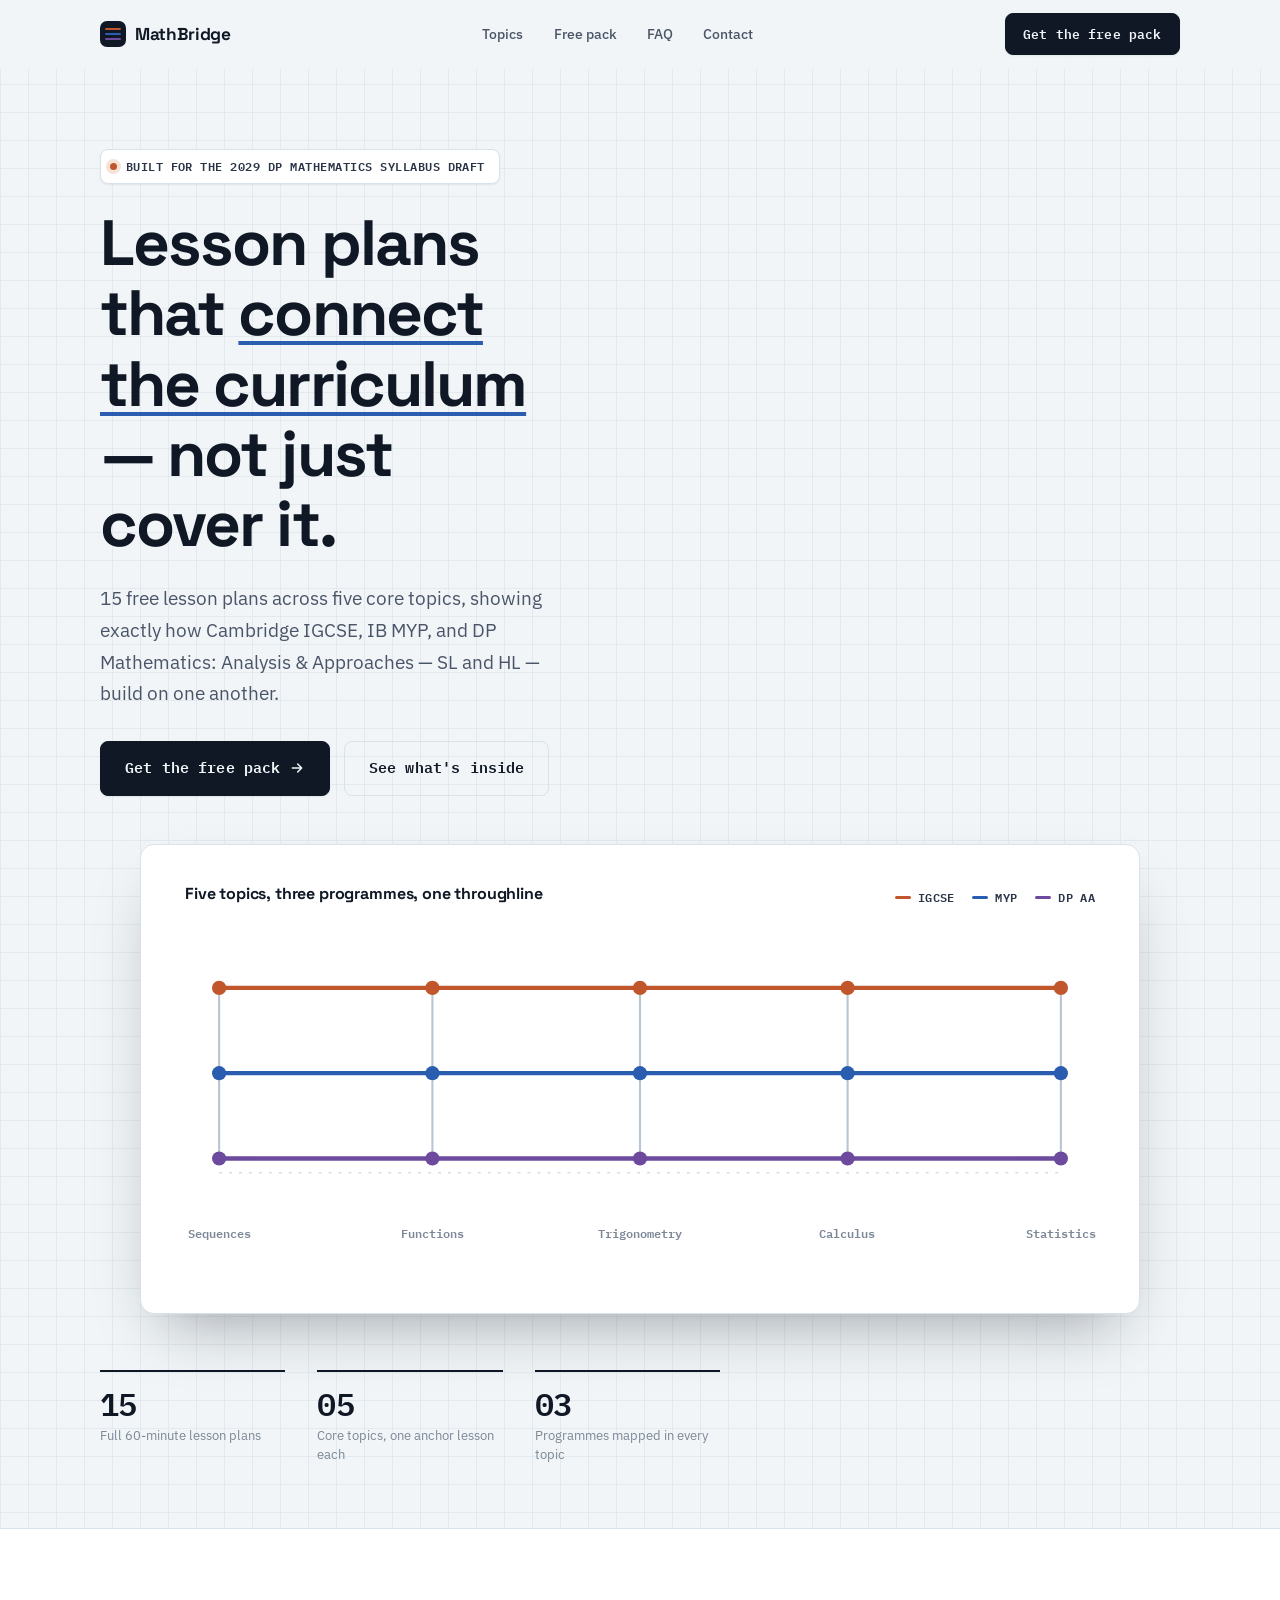
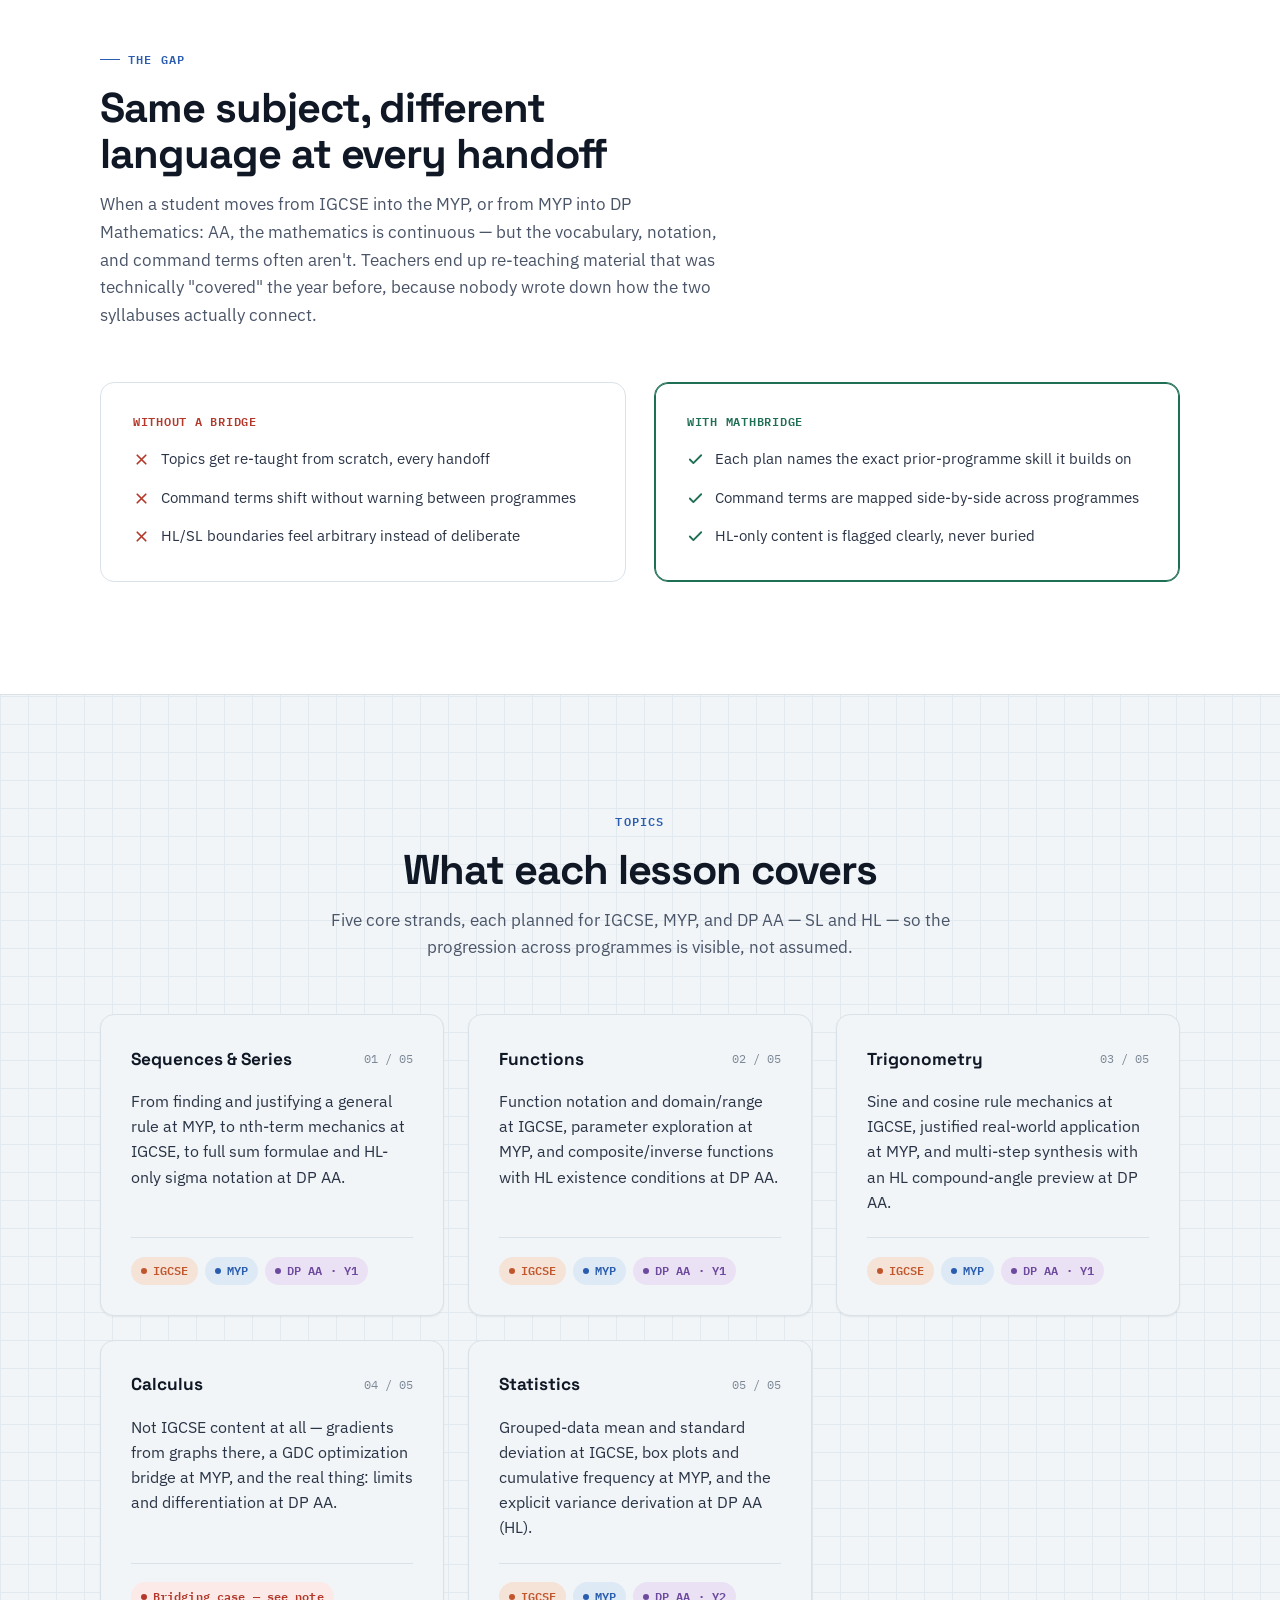
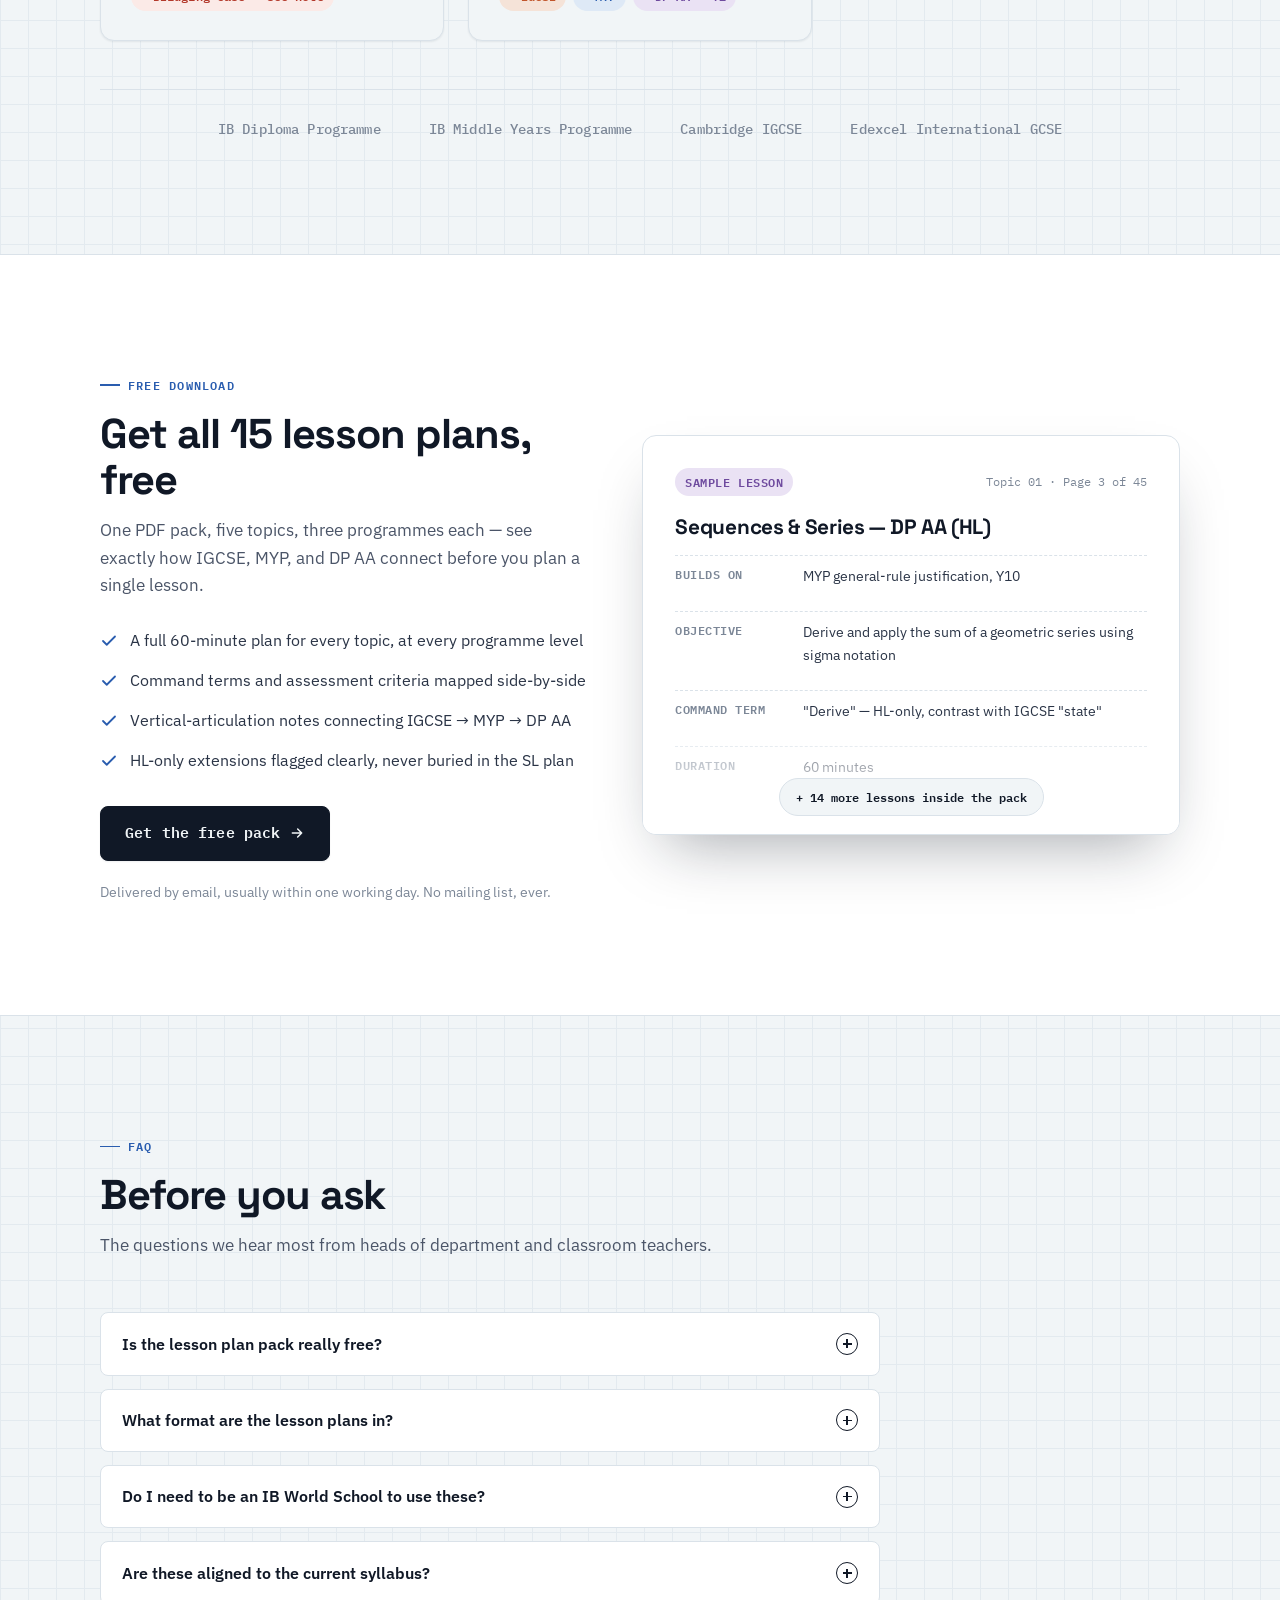
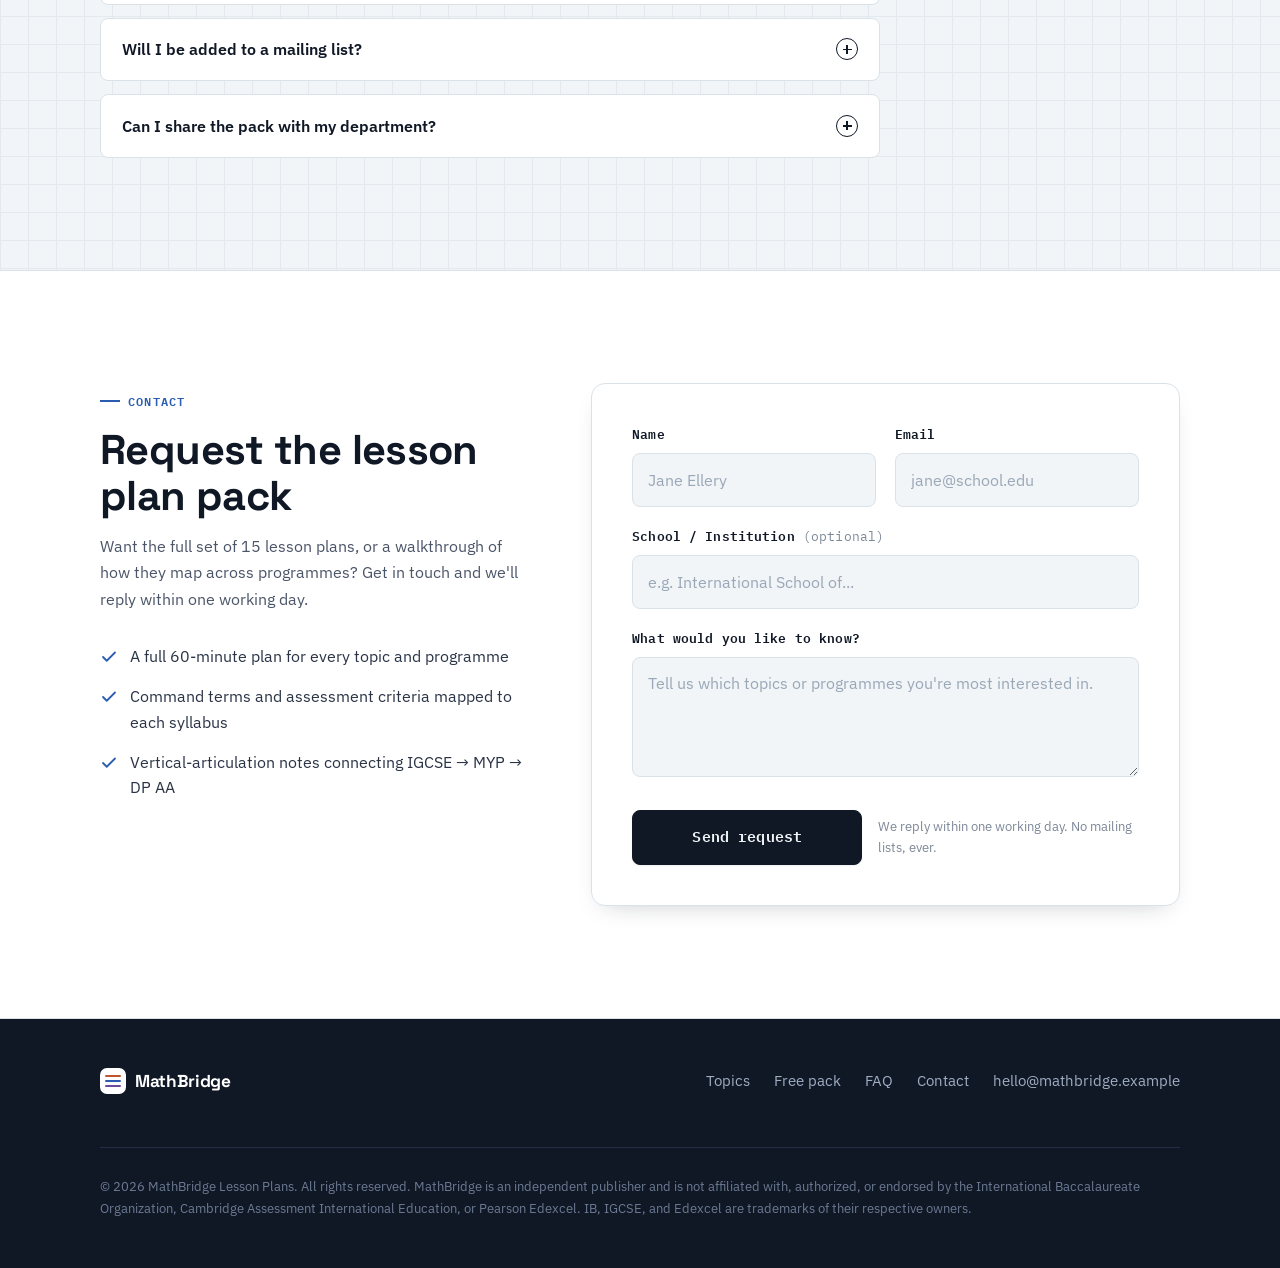
==== index.html @ f802c4e2 "Add MathBridge redesigned landing page Free IB DP / MYP / IGCSE maths lesson-plan lead magnet page, " ====
<!DOCTYPE html>
<html lang="en">
<head>
<meta charset="UTF-8" />
<meta name="viewport" content="width=device-width, initial-scale=1" />
<title>MathBridge — Free IB DP, MYP &amp; IGCSE Maths Lesson Plans That Connect the Curriculum</title>
<meta name="description" content="Download 15 free lesson plans across 5 core topics showing exactly how Cambridge IGCSE, IB MYP, and DP Mathematics: Analysis &amp; Approaches build on each other. No cost, no mailing list." />
<meta name="robots" content="index, follow" />
<link rel="canonical" href="https://www.mathbridge.example/" />

<!-- Open Graph / social preview. Replace {OG_IMAGE_URL} with a real 1200x630 image before launch. -->
<meta property="og:type" content="website" />
<meta property="og:site_name" content="MathBridge" />
<meta property="og:title" content="MathBridge — Lesson Plans That Connect IGCSE, MYP &amp; DP AA" />
<meta property="og:description" content="15 free lesson plans across 5 core topics, showing exactly how IGCSE, MYP, and DP Mathematics: AA build on one another." />
<meta property="og:url" content="https://www.mathbridge.example/" />
<meta property="og:image" content="https://www.mathbridge.example/{OG_IMAGE_URL}" />
<meta property="og:locale" content="en_US" />
<meta name="twitter:card" content="summary_large_image" />
<meta name="twitter:title" content="MathBridge — Lesson Plans That Connect IGCSE, MYP &amp; DP AA" />
<meta name="twitter:description" content="15 free lesson plans showing exactly how IGCSE, MYP, and DP Mathematics: AA build on one another." />

<meta name="theme-color" content="#101826" />
<link rel="icon" href="data:image/svg+xml,%3Csvg xmlns='http://www.w3.org/2000/svg' viewBox='0 0 32 32'%3E%3Crect width='32' height='32' rx='7' fill='%23101826'/%3E%3Cline x1='6' y1='11' x2='26' y2='11' stroke='%23C1552B' stroke-width='2.4' stroke-linecap='round'/%3E%3Cline x1='6' y1='16' x2='26' y2='16' stroke='%232A5DAF' stroke-width='2.4' stroke-linecap='round'/%3E%3Cline x1='6' y1='21' x2='26' y2='21' stroke='%236E4A9E' stroke-width='2.4' stroke-linecap='round'/%3E%3C/svg%3E" />

<link rel="preconnect" href="https://fonts.googleapis.com" />
<link rel="preconnect" href="https://fonts.gstatic.com" crossorigin />
<link href="https://fonts.googleapis.com/css2?family=Space+Grotesk:wght@500;600;700&family=IBM+Plex+Sans:wght@400;500;600;700&family=IBM+Plex+Mono:wght@500;600&display=swap" rel="stylesheet" />

<script type="application/ld+json">
{
  "@context": "https://schema.org",
  "@graph": [
    {
      "@type": "Organization",
      "name": "MathBridge",
      "url": "https://www.mathbridge.example/",
      "email": "hello@mathbridge.example",
      "description": "MathBridge publishes lesson plans that map how Cambridge IGCSE, IB MYP, and IB DP Mathematics: Analysis & Approaches build on one another."
    },
    {
      "@type": "WebSite",
      "name": "MathBridge",
      "url": "https://www.mathbridge.example/"
    },
    {
      "@type": "FAQPage",
      "mainEntity": [
        {
          "@type": "Question",
          "name": "Is the lesson plan pack really free?",
          "acceptedAnswer": { "@type": "Answer", "text": "Yes. There's no cost and no credit card. We ask for your email only so we can send the pack and follow up if you have questions." }
        },
        {
          "@type": "Question",
          "name": "What format are the lesson plans in?",
          "acceptedAnswer": { "@type": "Answer", "text": "Each plan is a print-ready PDF covering objectives, command terms, worked examples, and a vertical-articulation note, one page per topic per programme." }
        },
        {
          "@type": "Question",
          "name": "Do I need to be an IB World School to use these?",
          "acceptedAnswer": { "@type": "Answer", "text": "No. The IGCSE and MYP plans stand on their own, and the DP AA plans are useful whether or not your school runs the Diploma Programme." }
        },
        {
          "@type": "Question",
          "name": "Are these aligned to the current syllabus?",
          "acceptedAnswer": { "@type": "Answer", "text": "Yes. Every plan is cross-checked against the Cambridge IGCSE and Edexcel International GCSE specifications, the IB MYP framework, and the DP Mathematics: Analysis and Approaches guide, including the 2029 syllabus draft." }
        },
        {
          "@type": "Question",
          "name": "Will I be added to a mailing list?",
          "acceptedAnswer": { "@type": "Answer", "text": "No. We reply to your request directly and do not add you to any mailing list." }
        },
        {
          "@type": "Question",
          "name": "Can I share the pack with my department?",
          "acceptedAnswer": { "@type": "Answer", "text": "Yes. Once you have the pack it's yours to use and adapt across your team. Mention colleagues in the message field and we'll loop them in directly." }
        }
      ]
    }
  ]
}
</script>

<style>
/* ---------------------------------------------------------------
   Design tokens — graph paper + mathematical notation
---------------------------------------------------------------- */
:root {
  --paper:      #F1F5F7;
  --paper-deep: #E7EDF1;
  --surface:    #ffffff;
  --grid:       #D3DFE8;
  --grid-soft:  #E3EAEF;

  --ink:      #101826;
  --ink-soft: #2A3446;
  --body:     #4B5568;
  --muted:    #7C8797;
  --line:     #DAE2E9;

  --myp:      #2A5DAF;   /* primary / MYP strand */
  --myp-tint: #DEE9F6;
  --igcse:      #C1552B; /* IGCSE strand */
  --igcse-tint: #F5E3D8;
  --dp:      #6E4A9E;    /* DP AA strand */
  --dp-tint: #EAE2F4;

  --danger:  #B3382A;
  --success: #1F6F54;
  --success-tint: #DEEEE7;

  --radius:    8px;
  --radius-lg: 14px;

  --shadow-sm: 0 1px 2px rgba(16, 24, 38, .07);
  --shadow-md: 0 10px 24px -14px rgba(16, 24, 38, .28);
  --shadow-lg: 0 30px 60px -24px rgba(16, 24, 38, .38);

  --gutter: clamp(1.25rem, 5vw, 2.5rem);
  --section-y: clamp(4rem, 9vw, 7rem);

  --nav-h: 68px;

  --font-display: "Space Grotesk", "Helvetica Neue", Arial, sans-serif;
  --font-body: "IBM Plex Sans", -apple-system, BlinkMacSystemFont, "Segoe UI", sans-serif;
  --font-mono: "IBM Plex Mono", ui-monospace, SFMono-Regular, Menlo, monospace;
}

/* ---------------------------------------------------------------
   Base
---------------------------------------------------------------- */
*, *::before, *::after { box-sizing: border-box; }

html {
  scroll-behavior: smooth;
  scroll-padding-top: calc(var(--nav-h) + 14px);
  -webkit-text-size-adjust: 100%;
}

body {
  margin: 0;
  font-family: var(--font-body);
  font-size: 1rem;
  line-height: 1.65;
  color: var(--body);
  background:
    linear-gradient(var(--grid-soft) 1px, transparent 1px),
    linear-gradient(90deg, var(--grid-soft) 1px, transparent 1px),
    var(--paper);
  background-size: 28px 28px, 28px 28px, auto;
  -webkit-font-smoothing: antialiased;
}

h1, h2, h3 { font-family: var(--font-display); color: var(--ink); line-height: 1.1; margin: 0; letter-spacing: -.015em; }
p { margin: 0; }
img { max-width: 100%; display: block; }
a { color: inherit; text-decoration: none; }

:focus-visible {
  outline: 2px solid var(--myp);
  outline-offset: 3px;
  border-radius: 4px;
}

.wrap {
  width: 100%;
  max-width: 1160px;
  margin-inline: auto;
  padding-inline: var(--gutter);
}

.skip-link {
  position: absolute; left: 50%; top: 0;
  transform: translate(-50%, -140%);
  background: var(--ink); color: #fff;
  padding: .7rem 1.2rem; border-radius: 0 0 8px 8px;
  z-index: 200; font-weight: 600; font-size: .9rem;
  transition: transform .2s ease;
}
.skip-link:focus { transform: translate(-50%, 0); }

.visually-hidden {
  position: absolute; width: 1px; height: 1px;
  padding: 0; margin: -1px; overflow: hidden;
  clip: rect(0,0,0,0); white-space: nowrap; border: 0;
}

/* ---------------------------------------------------------------
   Buttons — stamped on paper, not soft SaaS pills
---------------------------------------------------------------- */
.btn {
  display: inline-flex;
  align-items: center;
  justify-content: center;
  gap: .55rem;
  font: inherit;
  font-family: var(--font-mono);
  font-weight: 600;
  font-size: .92rem;
  letter-spacing: .01em;
  padding: .9rem 1.5rem;
  border: 1.5px solid var(--ink);
  border-radius: var(--radius);
  background: var(--ink);
  color: var(--paper);
  cursor: pointer;
  box-shadow: var(--shadow-sm);
  transition: transform .16s ease, box-shadow .16s ease, background-color .16s ease, color .16s ease;
}
.btn:hover  { background: var(--myp); border-color: var(--myp); transform: translateY(-2px) rotate(-.3deg); box-shadow: var(--shadow-md); }
.btn:active { transform: translateY(0) rotate(0); }
.btn[disabled] { opacity: .6; cursor: not-allowed; transform: none; box-shadow: none; }

.btn--ghost {
  background: transparent;
  color: var(--ink);
  border-color: var(--line);
  box-shadow: none;
}
.btn--ghost:hover { background: var(--surface); border-color: var(--ink); color: var(--ink); }

.btn--sm { padding: .58rem 1.1rem; font-size: .84rem; }

.arrow { transition: transform .16s ease; }
.btn:hover .arrow { transform: translateX(3px); }

/* ---------------------------------------------------------------
   Nav
---------------------------------------------------------------- */
.nav {
  position: sticky;
  top: 0;
  z-index: 100;
  background: rgba(241, 245, 247, .86);
  backdrop-filter: saturate(160%) blur(12px);
  -webkit-backdrop-filter: saturate(160%) blur(12px);
  border-bottom: 1px solid transparent;
  transition: border-color .25s ease, box-shadow .25s ease;
}
.nav.is-stuck { border-bottom-color: var(--line); box-shadow: var(--shadow-sm); }

.nav__inner {
  height: var(--nav-h);
  display: flex;
  align-items: center;
  justify-content: space-between;
  gap: 1rem;
}

.logo {
  display: inline-flex;
  align-items: center;
  gap: .55rem;
  font-family: var(--font-display);
  font-weight: 700;
  font-size: 1.08rem;
  color: var(--ink);
  letter-spacing: -.01em;
}
.logo__mark {
  flex: 0 0 auto;
  width: 26px; height: 26px;
  border-radius: 7px;
  background: var(--ink);
  display: grid;
  gap: 3px;
  align-content: center;
  padding: 0 5px;
}
.logo__mark span { display: block; height: 2px; border-radius: 1px; }
.logo__mark span:nth-child(1) { background: var(--igcse); }
.logo__mark span:nth-child(2) { background: var(--myp); }
.logo__mark span:nth-child(3) { background: var(--dp); }

.nav__links {
  display: none;
  align-items: center;
  gap: .2rem;
  list-style: none;
  margin: 0; padding: 0;
}
.nav__links a {
  display: block;
  padding: .5rem .85rem;
  border-radius: var(--radius);
  font-size: .9rem;
  font-weight: 500;
  color: var(--body);
  transition: color .15s ease, background-color .15s ease;
}
.nav__links a:hover { color: var(--ink); background: var(--surface); }
.nav__links a.is-active { color: var(--myp); background: var(--myp-tint); }

.nav__cta { display: none; }

.nav__toggle {
  display: inline-flex;
  flex-direction: column;
  justify-content: center;
  gap: 5px;
  width: 42px; height: 42px;
  padding: 0 10px;
  border: 1.5px solid var(--ink);
  border-radius: var(--radius);
  background: var(--surface);
  cursor: pointer;
}
.nav__toggle span {
  display: block; height: 2px; width: 100%;
  background: var(--ink); border-radius: 2px;
  transition: transform .22s ease, opacity .18s ease;
}
.nav__toggle[aria-expanded="true"] span:nth-child(1) { transform: translateY(7px) rotate(45deg); }
.nav__toggle[aria-expanded="true"] span:nth-child(2) { opacity: 0; }
.nav__toggle[aria-expanded="true"] span:nth-child(3) { transform: translateY(-7px) rotate(-45deg); }

.nav__mobile {
  display: grid;
  grid-template-rows: 0fr;
  transition: grid-template-rows .28s ease;
  border-top: 1px solid transparent;
  background: rgba(241,245,247,.98);
}
.nav__mobile.is-open { grid-template-rows: 1fr; border-top-color: var(--line); }
.nav__mobile > div { overflow: hidden; }
.nav__mobile ul { list-style: none; margin: 0; padding: .5rem 0 1.1rem; }
.nav__mobile a {
  display: block;
  padding: .85rem .2rem;
  font-weight: 500;
  color: var(--ink);
  border-bottom: 1px solid var(--line);
}
.nav__mobile li:last-child a { border-bottom: 0; }

@media (min-width: 860px) {
  .nav__links, .nav__cta { display: flex; }
  .nav__toggle, .nav__mobile { display: none; }
}

/* ---------------------------------------------------------------
   Hero
---------------------------------------------------------------- */
.hero { padding-block: clamp(3rem, 8vw, 5rem) clamp(2rem, 6vw, 3rem); }

.hero__head { max-width: 46ch; }

.eyebrow {
  display: inline-flex;
  align-items: center;
  gap: .55rem;
  padding: .4rem .85rem .4rem .55rem;
  border: 1px solid var(--line);
  border-radius: var(--radius);
  background: var(--surface);
  box-shadow: var(--shadow-sm);
  font-family: var(--font-mono);
  font-size: .76rem;
  font-weight: 600;
  letter-spacing: .04em;
  text-transform: uppercase;
  color: var(--ink-soft);
  margin-bottom: 1.5rem;
}
.eyebrow .dot {
  width: 7px; height: 7px; border-radius: 50%;
  background: var(--igcse);
  box-shadow: 0 0 0 4px var(--igcse-tint);
}

.hero h1 {
  font-size: clamp(2.5rem, 6.6vw, 4rem);
  font-weight: 700;
  letter-spacing: -.03em;
  margin-bottom: 1.4rem;
}
.hero h1 .u {
  text-decoration: underline;
  text-decoration-color: var(--myp);
  text-decoration-thickness: .07em;
  text-underline-offset: .1em;
}

.hero__sub {
  font-size: clamp(1.05rem, .98rem + .5vw, 1.2rem);
  max-width: 42ch;
  color: var(--body);
  margin-bottom: 2rem;
}

.hero__actions {
  display: flex;
  flex-wrap: wrap;
  gap: .85rem;
  margin-bottom: 3rem;
}

/* Signature element: the bridge diagram */
.bridge {
  position: relative;
  background: var(--surface);
  border: 1px solid var(--line);
  border-radius: var(--radius-lg);
  box-shadow: var(--shadow-lg);
  padding: clamp(1.5rem, 4vw, 2.5rem) clamp(1.25rem, 4vw, 2.75rem) clamp(2.75rem, 6vw, 3.5rem);
  margin-bottom: clamp(2.5rem, 6vw, 3.5rem);
}
.bridge__top {
  display: flex; flex-wrap: wrap; align-items: baseline; justify-content: space-between;
  gap: .75rem 1.5rem; margin-bottom: 1.5rem;
}
.bridge__top h2 {
  font-size: 1rem;
  letter-spacing: -.01em;
}
.bridge__legend { display: flex; flex-wrap: wrap; gap: 1.1rem; }
.bridge__legend span {
  display: inline-flex; align-items: center; gap: .45rem;
  font-family: var(--font-mono);
  font-size: .74rem; font-weight: 600; letter-spacing: .03em; text-transform: uppercase;
  color: var(--ink-soft);
}
.bridge__legend i { width: 16px; height: 3px; border-radius: 2px; display: inline-block; }
.bridge__legend .l-igcse i { background: var(--igcse); }
.bridge__legend .l-myp i { background: var(--myp); }
.bridge__legend .l-dp i { background: var(--dp); }

.bridge__plot { position: relative; }
.bridge__plot svg { display: block; width: 100%; height: auto; }

.bridge__labels {
  position: relative;
  height: 2.6rem;
}
.bridge__labels span {
  position: absolute;
  top: .5rem;
  transform: translateX(-50%);
  font-family: var(--font-mono);
  font-size: .72rem;
  font-weight: 600;
  color: var(--muted);
  text-align: center;
  white-space: nowrap;
}

@media (max-width: 640px) {
  .bridge__labels span { font-size: 0; }
  .bridge__labels span::before {
    content: attr(data-short);
    font-size: .68rem;
  }
}

.stats {
  display: grid;
  grid-template-columns: repeat(3, minmax(0, 1fr));
  gap: clamp(.75rem, 3vw, 2rem);
  max-width: 620px;
}
.stats > div { border-top: 2px solid var(--ink); padding-top: 1rem; }
.stats dt {
  font-family: var(--font-mono);
  font-size: clamp(1.6rem, 4vw, 2rem);
  font-weight: 600;
  color: var(--ink);
  letter-spacing: -.02em;
  line-height: 1;
}
.stats dd {
  margin: .45rem 0 0;
  font-size: .82rem;
  line-height: 1.4;
  color: var(--muted);
}

/* ---------------------------------------------------------------
   Section furniture
---------------------------------------------------------------- */
.section { padding-block: var(--section-y); }
.section--alt { background: var(--surface); border-block: 1px solid var(--line); }

.section__head { max-width: 620px; margin-bottom: clamp(2.25rem, 5vw, 3.25rem); }
.section__head.is-centered { margin-inline: auto; text-align: center; }

.kicker {
  display: inline-flex;
  align-items: center;
  gap: .5rem;
  font-family: var(--font-mono);
  font-size: .76rem;
  font-weight: 600;
  letter-spacing: .1em;
  text-transform: uppercase;
  color: var(--myp);
  margin-bottom: 1rem;
}
.kicker::before { content: ""; width: 20px; height: 1.5px; background: var(--myp); display: inline-block; }
.section__head.is-centered .kicker::before { display: none; }

.section__head h2 {
  font-size: clamp(1.9rem, 1.5rem + 1.9vw, 2.6rem);
  font-weight: 700;
  letter-spacing: -.025em;
  margin-bottom: .9rem;
}
.section__head p { font-size: 1.05rem; color: var(--body); }

/* ---------------------------------------------------------------
   Problem / comparison
---------------------------------------------------------------- */
.compare {
  display: grid;
  gap: clamp(1rem, 3vw, 1.75rem);
  grid-template-columns: 1fr;
}
@media (min-width: 720px) { .compare { grid-template-columns: 1fr 1fr; } }

.compare__col {
  background: var(--surface);
  border: 1px solid var(--line);
  border-radius: var(--radius-lg);
  padding: clamp(1.5rem, 3vw, 2rem);
}
.compare__col h3 {
  font-size: .78rem;
  font-family: var(--font-mono);
  font-weight: 600;
  letter-spacing: .06em;
  text-transform: uppercase;
  margin-bottom: 1.1rem;
}
.compare__col.is-without h3 { color: var(--danger); }
.compare__col.is-with h3 { color: var(--success); }
.compare__col.is-with { border-color: var(--success); box-shadow: 0 0 0 1px var(--success) inset; }

.compare__col ul { list-style: none; margin: 0; padding: 0; display: grid; gap: .85rem; }
.compare__col li { display: flex; gap: .7rem; align-items: flex-start; font-size: .95rem; color: var(--ink-soft); }
.compare__col li svg { flex: 0 0 auto; margin-top: .3rem; }
.compare__col.is-without li svg { color: var(--danger); }
.compare__col.is-with li svg { color: var(--success); }

/* ---------------------------------------------------------------
   Topic cards
---------------------------------------------------------------- */
.cards {
  display: grid;
  grid-template-columns: 1fr;
  gap: clamp(1rem, 2.4vw, 1.5rem);
}
@media (min-width: 700px)  { .cards { grid-template-columns: repeat(2, 1fr); } }
@media (min-width: 1020px) { .cards { grid-template-columns: repeat(3, 1fr); } }

.card {
  display: flex;
  flex-direction: column;
  padding: clamp(1.4rem, 3vw, 1.85rem);
  background: var(--paper);
  border: 1px solid var(--line);
  border-radius: var(--radius-lg);
  box-shadow: var(--shadow-sm);
  transition: transform .22s ease, box-shadow .22s ease, border-color .22s ease;
}
.card:hover {
  transform: translateY(-5px);
  box-shadow: var(--shadow-md);
  border-color: #c3cfda;
}

.card__head {
  display: flex; align-items: center; justify-content: space-between;
  margin-bottom: 1rem;
}
.card__topic {
  font-family: var(--font-display);
  font-weight: 700;
  font-size: 1.08rem;
  color: var(--ink);
}
.card__index {
  font-family: var(--font-mono);
  font-size: .74rem;
  color: var(--muted);
}

.card blockquote {
  margin: 0 0 1.4rem;
  font-size: .97rem;
  line-height: 1.62;
  color: var(--ink-soft);
}

.strands { display: flex; flex-wrap: wrap; gap: .4rem; margin-top: auto; padding-top: 1.15rem; border-top: 1px solid var(--line); }
.strand {
  display: inline-flex; align-items: center; gap: .4rem;
  padding: .3rem .62rem;
  border-radius: 999px;
  font-family: var(--font-mono);
  font-weight: 600;
  font-size: .72rem;
  letter-spacing: .01em;
}
.strand i { width: 6px; height: 6px; border-radius: 50%; display: inline-block; }
.strand--igcse { background: var(--igcse-tint); color: var(--igcse); }
.strand--igcse i { background: var(--igcse); }
.strand--myp { background: var(--myp-tint); color: var(--myp); }
.strand--myp i { background: var(--myp); }
.strand--dp { background: var(--dp-tint); color: var(--dp); }
.strand--dp i { background: var(--dp); }
.strand--flag { background: #FBEAE7; color: var(--danger); }
.strand--flag i { background: var(--danger); }

.logos {
  margin-top: clamp(2.25rem, 5vw, 3rem);
  padding-top: 1.75rem;
  border-top: 1px solid var(--line);
  display: flex;
  flex-wrap: wrap;
  align-items: center;
  justify-content: center;
  gap: clamp(1.25rem, 5vw, 3rem);
  color: var(--muted);
  font-family: var(--font-mono);
  font-weight: 500;
  font-size: .88rem;
  letter-spacing: .01em;
}

/* ---------------------------------------------------------------
   Lead magnet spotlight
---------------------------------------------------------------- */
.pack {
  display: grid;
  gap: clamp(2rem, 5vw, 3.5rem);
  align-items: center;
}
@media (min-width: 940px) {
  .pack { grid-template-columns: .95fr 1.05fr; }
  .pack--reverse .pack__preview { order: 2; }
}

.pack__list { list-style: none; margin: 1.75rem 0 2rem; padding: 0; display: grid; gap: .9rem; }
.pack__list li { display: flex; gap: .75rem; align-items: flex-start; font-size: .97rem; color: var(--ink-soft); }
.pack__list svg { flex: 0 0 auto; margin-top: .28rem; color: var(--myp); }

.pack__note { font-size: .85rem; color: var(--muted); margin-top: 1.25rem; }

.preview {
  position: relative;
  background: var(--surface);
  border: 1px solid var(--line);
  border-radius: var(--radius-lg);
  box-shadow: var(--shadow-lg);
  padding: clamp(1.5rem, 4vw, 2rem);
  overflow: hidden;
}
.preview__bar { display: flex; align-items: center; justify-content: space-between; margin-bottom: 1.25rem; }
.preview__tag {
  font-family: var(--font-mono); font-size: .72rem; font-weight: 600;
  letter-spacing: .05em; text-transform: uppercase; color: var(--dp);
  background: var(--dp-tint); padding: .3rem .6rem; border-radius: 999px;
}
.preview__meta { font-family: var(--font-mono); font-size: .74rem; color: var(--muted); }

.preview__title { font-size: 1.3rem; margin-bottom: 1rem; }

.preview__row { display: grid; grid-template-columns: 7rem 1fr; gap: .3rem 1rem; font-size: .88rem; padding: .55rem 0; border-top: 1px dashed var(--line); }
.preview__row dt { font-family: var(--font-mono); font-weight: 600; color: var(--muted); font-size: .74rem; text-transform: uppercase; letter-spacing: .04em; }
.preview__row dd { margin: 0; color: var(--ink-soft); }

.preview__fade {
  position: absolute; left: 0; right: 0; bottom: 0; height: 7.5rem;
  background: linear-gradient(180deg, rgba(255,255,255,0) 0%, var(--surface) 78%);
  display: flex; align-items: flex-end; justify-content: center;
  padding-bottom: 1.1rem;
}
.preview__fade span {
  font-family: var(--font-mono); font-size: .78rem; font-weight: 600;
  color: var(--ink); background: var(--paper); border: 1px solid var(--line);
  padding: .5rem 1rem; border-radius: 999px;
}

/* ---------------------------------------------------------------
   FAQ
---------------------------------------------------------------- */
.faq { display: grid; gap: .8rem; max-width: 780px; }
.faq details {
  background: var(--surface);
  border: 1px solid var(--line);
  border-radius: var(--radius);
  padding: 1.1rem 1.3rem;
}
.faq details[open] { border-color: var(--myp); }
.faq summary {
  cursor: pointer;
  list-style: none;
  display: flex;
  align-items: center;
  justify-content: space-between;
  gap: 1rem;
  font-weight: 600;
  color: var(--ink);
  font-size: 1rem;
}
.faq summary::-webkit-details-marker { display: none; }
.faq summary .plus {
  flex: 0 0 auto;
  width: 22px; height: 22px;
  border: 1.5px solid var(--ink);
  border-radius: 50%;
  display: grid; place-items: center;
  position: relative;
}
.faq summary .plus::before, .faq summary .plus::after {
  content: ""; position: absolute; background: var(--ink);
}
.faq summary .plus::before { width: 9px; height: 1.5px; }
.faq summary .plus::after { width: 1.5px; height: 9px; transition: transform .18s ease; }
.faq details[open] summary .plus::after { transform: rotate(90deg) scaleY(0); }
.faq p.a { margin-top: .85rem; font-size: .95rem; color: var(--body); padding-left: calc(22px + 1rem); }

/* ---------------------------------------------------------------
   Contact
---------------------------------------------------------------- */
.contact__grid {
  display: grid;
  gap: clamp(2rem, 5vw, 3.5rem);
  align-items: start;
}
@media (min-width: 900px) {
  .contact__grid { grid-template-columns: .85fr 1.15fr; }
}

.contact__aside h2 {
  font-size: clamp(1.9rem, 1.5rem + 1.9vw, 2.6rem);
  margin-bottom: .9rem;
}
.contact__aside p { margin-bottom: 2rem; }

.checklist { list-style: none; margin: 0; padding: 0; display: grid; gap: .9rem; }
.checklist li { display: flex; gap: .75rem; align-items: flex-start; font-size: .97rem; color: var(--ink-soft); }
.checklist svg { flex: 0 0 auto; margin-top: .28rem; color: var(--myp); }

.form {
  background: var(--surface);
  border: 1px solid var(--line);
  border-radius: var(--radius-lg);
  box-shadow: var(--shadow-md);
  padding: clamp(1.5rem, 4vw, 2.5rem);
}

.field { margin-bottom: 1.15rem; }
.field label {
  display: block;
  font-family: var(--font-mono);
  font-size: .8rem;
  font-weight: 600;
  color: var(--ink);
  margin-bottom: .5rem;
  letter-spacing: .01em;
}
.field label .opt { font-weight: 400; color: var(--muted); }

.field input,
.field textarea {
  width: 100%;
  font: inherit;
  font-size: 1rem;
  color: var(--ink);
  padding: .82rem .95rem;
  background: var(--paper);
  border: 1px solid var(--line);
  border-radius: var(--radius);
  transition: border-color .16s ease, box-shadow .16s ease, background-color .16s ease;
}
.field textarea { resize: vertical; min-height: 120px; line-height: 1.6; }
.field input::placeholder,
.field textarea::placeholder { color: #9AA7B7; }

.field input:hover, .field textarea:hover { border-color: #b9c5d1; }
.field input:focus, .field textarea:focus {
  outline: none;
  background: var(--surface);
  border-color: var(--myp);
  box-shadow: 0 0 0 4px var(--myp-tint);
}
.field input[aria-invalid="true"],
.field textarea[aria-invalid="true"] {
  border-color: var(--danger);
  background: #FCF1EF;
}
.field input[aria-invalid="true"]:focus,
.field textarea[aria-invalid="true"]:focus {
  box-shadow: 0 0 0 4px #F6DAD5;
}

.error {
  display: block;
  min-height: 0;
  font-size: .82rem;
  font-weight: 500;
  color: var(--danger);
  margin-top: .4rem;
}
.error:empty { margin-top: 0; }

.field--row { display: grid; gap: 1.15rem; }
@media (min-width: 560px) { .field--row { grid-template-columns: 1fr 1fr; } }
.field--row .field { margin-bottom: 0; }

.form__foot {
  display: flex;
  flex-wrap: wrap;
  align-items: center;
  gap: 1rem;
  margin-top: 1.6rem;
}
.form__foot .btn { flex: 1 1 auto; min-width: 190px; }
.form__note { font-size: .82rem; color: var(--muted); flex: 1 1 190px; }

.spinner {
  width: 15px; height: 15px;
  border: 2px solid rgba(241,245,247,.5);
  border-top-color: var(--paper);
  border-radius: 50%;
  animation: spin .7s linear infinite;
}
@keyframes spin { to { transform: rotate(360deg); } }

.status {
  margin-top: 1.15rem;
  padding: .95rem 1.1rem;
  border-radius: var(--radius);
  font-size: .93rem;
  font-weight: 500;
  border: 1px solid transparent;
}
.status:empty { display: none; }
.status--ok  { background: var(--success-tint); border-color: #bfe0d2; color: var(--success); }
.status--err { background: #FCF1EF; border-color: #f0c8bf; color: var(--danger); }

.form__success {
  text-align: center;
  padding: clamp(1.5rem, 5vw, 2.75rem) 0;
}
.form__success .tick {
  width: 58px; height: 58px;
  margin: 0 auto 1.25rem;
  display: grid; place-items: center;
  border-radius: 50%;
  background: var(--success-tint);
  color: var(--success);
}
.form__success h3 { font-size: 1.3rem; margin-bottom: .6rem; }

/* ---------------------------------------------------------------
   Footer
---------------------------------------------------------------- */
.footer {
  background: var(--ink);
  color: #9FADC2;
  padding-block: clamp(2.25rem, 6vw, 3rem);
}
.footer__inner {
  display: flex;
  flex-wrap: wrap;
  gap: 1.5rem;
  align-items: center;
  justify-content: space-between;
}
.footer .logo { color: #fff; }
.footer .logo__mark { background: #fff; }
.footer nav { display: flex; flex-wrap: wrap; gap: 1.5rem; font-size: .92rem; }
.footer nav a:hover { color: #fff; }
.footer__legal { font-size: .8rem; color: #6C7A93; width: 100%; margin-top: 1.75rem; padding-top: 1.75rem; border-top: 1px solid #232E44; line-height: 1.7; }

/* ---------------------------------------------------------------
   Reveal on scroll
---------------------------------------------------------------- */
.reveal {
  opacity: 0;
  transform: translateY(16px);
  transition: opacity .55s ease, transform .55s cubic-bezier(.22,1,.36,1);
}
.reveal.is-visible { opacity: 1; transform: none; }

@media (prefers-reduced-motion: reduce) {
  html { scroll-behavior: auto; }
  *, *::before, *::after {
    animation-duration: .001ms !important;
    animation-iteration-count: 1 !important;
    transition-duration: .001ms !important;
  }
  .reveal { opacity: 1; transform: none; }
}
</style>
</head>

<body>
<a class="skip-link" href="#main">Skip to content</a>

<!-- ============================= NAV ============================= -->
<header class="nav" id="nav">
  <div class="wrap nav__inner">
    <a class="logo" href="#home" aria-label="MathBridge — home">
      <span class="logo__mark" aria-hidden="true"><span></span><span></span><span></span></span>
      MathBridge
    </a>

    <nav aria-label="Primary">
      <ul class="nav__links" id="navLinks">
        <li><a href="#topics">Topics</a></li>
        <li><a href="#pack">Free pack</a></li>
        <li><a href="#faq">FAQ</a></li>
        <li><a href="#contact">Contact</a></li>
      </ul>
    </nav>

    <a class="btn btn--sm nav__cta" href="#pack">Get the free pack</a>

    <button class="nav__toggle" id="navToggle" type="button"
            aria-expanded="false" aria-controls="navMobile" aria-label="Toggle menu">
      <span></span><span></span><span></span>
    </button>
  </div>

  <div class="nav__mobile" id="navMobile">
    <div>
      <div class="wrap">
        <ul>
          <li><a href="#topics">Topics</a></li>
          <li><a href="#pack">Free pack</a></li>
          <li><a href="#faq">FAQ</a></li>
          <li><a href="#contact">Contact</a></li>
        </ul>
      </div>
    </div>
  </div>
</header>

<main id="main">

  <!-- ============================ HERO ============================ -->
  <section class="hero" id="home">
    <div class="wrap">
      <div class="hero__head">
        <span class="eyebrow"><span class="dot" aria-hidden="true"></span> Built for the 2029 DP Mathematics syllabus draft</span>

        <h1>Lesson plans that <span class="u">connect the curriculum</span> — not just cover it.</h1>

        <p class="hero__sub">
          15 free lesson plans across five core topics, showing exactly how Cambridge IGCSE,
          IB MYP, and DP Mathematics: Analysis &amp; Approaches — SL and HL — build on one another.
        </p>

        <div class="hero__actions">
          <a class="btn" href="#pack">
            Get the free pack
            <svg class="arrow" width="16" height="16" viewBox="0 0 24 24" fill="none"
                 stroke="currentColor" stroke-width="2.2" stroke-linecap="round"
                 stroke-linejoin="round" aria-hidden="true">
              <path d="M5 12h14M13 6l6 6-6 6"/>
            </svg>
          </a>
          <a class="btn btn--ghost" href="#topics">See what's inside</a>
        </div>
      </div>

      <figure class="bridge reveal" aria-labelledby="bridge-caption">
        <div class="bridge__top">
          <h2 id="bridge-caption">Five topics, three programmes, one throughline</h2>
          <div class="bridge__legend">
            <span class="l-igcse"><i></i>IGCSE</span>
            <span class="l-myp"><i></i>MYP</span>
            <span class="l-dp"><i></i>DP AA</span>
          </div>
        </div>

        <div class="bridge__plot" aria-hidden="true">
          <svg viewBox="0 0 640 200" preserveAspectRatio="none" role="img">
            <line x1="24" y1="170" x2="616" y2="170" stroke="var(--grid)" stroke-width="1" stroke-dasharray="2 5"/>
            <line x1="24" y1="40" x2="616" y2="40" stroke="#C1552B" stroke-width="3" stroke-linecap="round"/>
            <line x1="24" y1="100" x2="616" y2="100" stroke="#2A5DAF" stroke-width="3" stroke-linecap="round"/>
            <line x1="24" y1="160" x2="616" y2="160" stroke="#6E4A9E" stroke-width="3" stroke-linecap="round"/>

            <g stroke="#B9C6D2" stroke-width="1.5">
              <line x1="24"  y1="40" x2="24"  y2="160"/>
              <line x1="174" y1="40" x2="174" y2="160"/>
              <line x1="320" y1="40" x2="320" y2="160"/>
              <line x1="466" y1="40" x2="466" y2="160"/>
              <line x1="616" y1="40" x2="616" y2="160"/>
            </g>

            <g>
              <circle cx="24" cy="40" r="5" fill="#C1552B"/><circle cx="174" cy="40" r="5" fill="#C1552B"/><circle cx="320" cy="40" r="5" fill="#C1552B"/><circle cx="466" cy="40" r="5" fill="#C1552B"/><circle cx="616" cy="40" r="5" fill="#C1552B"/>
              <circle cx="24" cy="100" r="5" fill="#2A5DAF"/><circle cx="174" cy="100" r="5" fill="#2A5DAF"/><circle cx="320" cy="100" r="5" fill="#2A5DAF"/><circle cx="466" cy="100" r="5" fill="#2A5DAF"/><circle cx="616" cy="100" r="5" fill="#2A5DAF"/>
              <circle cx="24" cy="160" r="5" fill="#6E4A9E"/><circle cx="174" cy="160" r="5" fill="#6E4A9E"/><circle cx="320" cy="160" r="5" fill="#6E4A9E"/><circle cx="466" cy="160" r="5" fill="#6E4A9E"/><circle cx="616" cy="160" r="5" fill="#6E4A9E"/>
            </g>
          </svg>
          <div class="bridge__labels">
            <span style="left:3.75%" data-short="Seq.">Sequences</span>
            <span style="left:27.2%" data-short="Func.">Functions</span>
            <span style="left:50%" data-short="Trig.">Trigonometry</span>
            <span style="left:72.8%" data-short="Calc.">Calculus</span>
            <span style="left:96.25%" data-short="Stats">Statistics</span>
          </div>
        </div>
      </figure>

      <dl class="stats reveal">
        <div><dt>15</dt><dd>Full 60-minute lesson plans</dd></div>
        <div><dt>05</dt><dd>Core topics, one anchor lesson each</dd></div>
        <div><dt>03</dt><dd>Programmes mapped in every topic</dd></div>
      </dl>
    </div>
  </section>

  <!-- =========================== PROBLEM ============================ -->
  <section class="section section--alt">
    <div class="wrap">
      <div class="section__head reveal">
        <span class="kicker">The gap</span>
        <h2>Same subject, different language at every handoff</h2>
        <p>
          When a student moves from IGCSE into the MYP, or from MYP into DP Mathematics: AA,
          the mathematics is continuous — but the vocabulary, notation, and command terms
          often aren't. Teachers end up re-teaching material that was technically "covered"
          the year before, because nobody wrote down how the two syllabuses actually connect.
        </p>
      </div>

      <div class="compare reveal">
        <div class="compare__col is-without">
          <h3>Without a bridge</h3>
          <ul>
            <li>
              <svg width="17" height="17" viewBox="0 0 24 24" fill="none" stroke="currentColor" stroke-width="2.4" stroke-linecap="round" aria-hidden="true"><path d="M18 6L6 18M6 6l12 12"/></svg>
              Topics get re-taught from scratch, every handoff
            </li>
            <li>
              <svg width="17" height="17" viewBox="0 0 24 24" fill="none" stroke="currentColor" stroke-width="2.4" stroke-linecap="round" aria-hidden="true"><path d="M18 6L6 18M6 6l12 12"/></svg>
              Command terms shift without warning between programmes
            </li>
            <li>
              <svg width="17" height="17" viewBox="0 0 24 24" fill="none" stroke="currentColor" stroke-width="2.4" stroke-linecap="round" aria-hidden="true"><path d="M18 6L6 18M6 6l12 12"/></svg>
              HL/SL boundaries feel arbitrary instead of deliberate
            </li>
          </ul>
        </div>
        <div class="compare__col is-with">
          <h3>With MathBridge</h3>
          <ul>
            <li>
              <svg width="17" height="17" viewBox="0 0 24 24" fill="none" stroke="currentColor" stroke-width="2.6" stroke-linecap="round" stroke-linejoin="round" aria-hidden="true"><path d="M20 6L9 17l-5-5"/></svg>
              Each plan names the exact prior-programme skill it builds on
            </li>
            <li>
              <svg width="17" height="17" viewBox="0 0 24 24" fill="none" stroke="currentColor" stroke-width="2.6" stroke-linecap="round" stroke-linejoin="round" aria-hidden="true"><path d="M20 6L9 17l-5-5"/></svg>
              Command terms are mapped side-by-side across programmes
            </li>
            <li>
              <svg width="17" height="17" viewBox="0 0 24 24" fill="none" stroke="currentColor" stroke-width="2.6" stroke-linecap="round" stroke-linejoin="round" aria-hidden="true"><path d="M20 6L9 17l-5-5"/></svg>
              HL-only content is flagged clearly, never buried
            </li>
          </ul>
        </div>
      </div>
    </div>
  </section>

  <!-- =========================== TOPICS ============================ -->
  <section class="section" id="topics">
    <div class="wrap">
      <div class="section__head is-centered reveal">
        <span class="kicker">Topics</span>
        <h2>What each lesson covers</h2>
        <p>Five core strands, each planned for IGCSE, MYP, and DP AA — SL and HL — so the
          progression across programmes is visible, not assumed.</p>
      </div>

      <div class="cards">
        <article class="card reveal">
          <div class="card__head">
            <span class="card__topic">Sequences &amp; Series</span>
            <span class="card__index">01 / 05</span>
          </div>
          <blockquote>
            From finding and justifying a general rule at MYP, to nth-term mechanics at IGCSE,
            to full sum formulae and HL-only sigma notation at DP AA.
          </blockquote>
          <div class="strands">
            <span class="strand strand--igcse"><i></i>IGCSE</span>
            <span class="strand strand--myp"><i></i>MYP</span>
            <span class="strand strand--dp"><i></i>DP AA · Y1</span>
          </div>
        </article>

        <article class="card reveal">
          <div class="card__head">
            <span class="card__topic">Functions</span>
            <span class="card__index">02 / 05</span>
          </div>
          <blockquote>
            Function notation and domain/range at IGCSE, parameter exploration at MYP, and
            composite/inverse functions with HL existence conditions at DP AA.
          </blockquote>
          <div class="strands">
            <span class="strand strand--igcse"><i></i>IGCSE</span>
            <span class="strand strand--myp"><i></i>MYP</span>
            <span class="strand strand--dp"><i></i>DP AA · Y1</span>
          </div>
        </article>

        <article class="card reveal">
          <div class="card__head">
            <span class="card__topic">Trigonometry</span>
            <span class="card__index">03 / 05</span>
          </div>
          <blockquote>
            Sine and cosine rule mechanics at IGCSE, justified real-world application at MYP,
            and multi-step synthesis with an HL compound-angle preview at DP AA.
          </blockquote>
          <div class="strands">
            <span class="strand strand--igcse"><i></i>IGCSE</span>
            <span class="strand strand--myp"><i></i>MYP</span>
            <span class="strand strand--dp"><i></i>DP AA · Y1</span>
          </div>
        </article>

        <article class="card reveal">
          <div class="card__head">
            <span class="card__topic">Calculus</span>
            <span class="card__index">04 / 05</span>
          </div>
          <blockquote>
            Not IGCSE content at all — gradients from graphs there, a GDC optimization bridge
            at MYP, and the real thing: limits and differentiation at DP AA.
          </blockquote>
          <div class="strands">
            <span class="strand strand--flag"><i></i>Bridging case — see note</span>
          </div>
        </article>

        <article class="card reveal">
          <div class="card__head">
            <span class="card__topic">Statistics</span>
            <span class="card__index">05 / 05</span>
          </div>
          <blockquote>
            Grouped-data mean and standard deviation at IGCSE, box plots and cumulative
            frequency at MYP, and the explicit variance derivation at DP AA (HL).
          </blockquote>
          <div class="strands">
            <span class="strand strand--igcse"><i></i>IGCSE</span>
            <span class="strand strand--myp"><i></i>MYP</span>
            <span class="strand strand--dp"><i></i>DP AA · Y2</span>
          </div>
        </article>
      </div>

      <div class="logos reveal" aria-label="Programmes covered">
        <span>IB Diploma Programme</span>
        <span>IB Middle Years Programme</span>
        <span>Cambridge IGCSE</span>
        <span>Edexcel International GCSE</span>
      </div>
    </div>
  </section>

  <!-- ========================= LEAD MAGNET ========================== -->
  <section class="section section--alt" id="pack">
    <div class="wrap pack">
      <div class="reveal">
        <span class="kicker">Free download</span>
        <h2 style="font-size:clamp(1.9rem, 1.5rem + 1.9vw, 2.6rem); font-weight:700; letter-spacing:-.025em; margin-bottom:.9rem;">Get all 15 lesson plans, free</h2>
        <p style="font-size:1.05rem;">
          One PDF pack, five topics, three programmes each — see exactly how IGCSE, MYP, and
          DP AA connect before you plan a single lesson.
        </p>

        <ul class="pack__list">
          <li>
            <svg width="18" height="18" viewBox="0 0 24 24" fill="none" stroke="currentColor" stroke-width="2.4" stroke-linecap="round" stroke-linejoin="round" aria-hidden="true"><path d="M20 6L9 17l-5-5"/></svg>
            A full 60-minute plan for every topic, at every programme level
          </li>
          <li>
            <svg width="18" height="18" viewBox="0 0 24 24" fill="none" stroke="currentColor" stroke-width="2.4" stroke-linecap="round" stroke-linejoin="round" aria-hidden="true"><path d="M20 6L9 17l-5-5"/></svg>
            Command terms and assessment criteria mapped side-by-side
          </li>
          <li>
            <svg width="18" height="18" viewBox="0 0 24 24" fill="none" stroke="currentColor" stroke-width="2.4" stroke-linecap="round" stroke-linejoin="round" aria-hidden="true"><path d="M20 6L9 17l-5-5"/></svg>
            Vertical-articulation notes connecting IGCSE → MYP → DP AA
          </li>
          <li>
            <svg width="18" height="18" viewBox="0 0 24 24" fill="none" stroke="currentColor" stroke-width="2.4" stroke-linecap="round" stroke-linejoin="round" aria-hidden="true"><path d="M20 6L9 17l-5-5"/></svg>
            HL-only extensions flagged clearly, never buried in the SL plan
          </li>
        </ul>

        <a class="btn" href="#contact">
          Get the free pack
          <svg class="arrow" width="16" height="16" viewBox="0 0 24 24" fill="none" stroke="currentColor" stroke-width="2.2" stroke-linecap="round" stroke-linejoin="round" aria-hidden="true"><path d="M5 12h14M13 6l6 6-6 6"/></svg>
        </a>
        <p class="pack__note">Delivered by email, usually within one working day. No mailing list, ever.</p>
      </div>

      <div class="preview reveal" aria-hidden="true">
        <div class="preview__bar">
          <span class="preview__tag">Sample lesson</span>
          <span class="preview__meta">Topic 01 · Page 3 of 45</span>
        </div>
        <h3 class="preview__title">Sequences &amp; Series — DP AA (HL)</h3>
        <dl class="preview__row"><dt>Builds on</dt><dd>MYP general-rule justification, Y10</dd></dl>
        <dl class="preview__row"><dt>Objective</dt><dd>Derive and apply the sum of a geometric series using sigma notation</dd></dl>
        <dl class="preview__row"><dt>Command term</dt><dd>"Derive" — HL-only, contrast with IGCSE "state"</dd></dl>
        <dl class="preview__row"><dt>Duration</dt><dd>60 minutes</dd></dl>
        <div class="preview__fade"><span>+ 14 more lessons inside the pack</span></div>
      </div>
    </div>
  </section>

  <!-- ============================= FAQ =============================== -->
  <section class="section" id="faq">
    <div class="wrap">
      <div class="section__head reveal">
        <span class="kicker">FAQ</span>
        <h2>Before you ask</h2>
        <p>The questions we hear most from heads of department and classroom teachers.</p>
      </div>

      <div class="faq reveal">
        <details>
          <summary>Is the lesson plan pack really free?<span class="plus" aria-hidden="true"></span></summary>
          <p class="a">Yes. There's no cost and no credit card. We ask for your email only so we can send the pack and follow up if you have questions.</p>
        </details>
        <details>
          <summary>What format are the lesson plans in?<span class="plus" aria-hidden="true"></span></summary>
          <p class="a">Each plan is a print-ready PDF covering objectives, command terms, worked examples, and a vertical-articulation note, one page per topic per programme.</p>
        </details>
        <details>
          <summary>Do I need to be an IB World School to use these?<span class="plus" aria-hidden="true"></span></summary>
          <p class="a">No. The IGCSE and MYP plans stand on their own, and the DP AA plans are useful whether or not your school runs the Diploma Programme.</p>
        </details>
        <details>
          <summary>Are these aligned to the current syllabus?<span class="plus" aria-hidden="true"></span></summary>
          <p class="a">Yes. Every plan is cross-checked against the Cambridge IGCSE and Edexcel International GCSE specifications, the IB MYP framework, and the DP Mathematics: Analysis and Approaches guide, including the 2029 syllabus draft.</p>
        </details>
        <details>
          <summary>Will I be added to a mailing list?<span class="plus" aria-hidden="true"></span></summary>
          <p class="a">No. We reply to your request directly and do not add you to any mailing list.</p>
        </details>
        <details>
          <summary>Can I share the pack with my department?<span class="plus" aria-hidden="true"></span></summary>
          <p class="a">Yes. Once you have the pack it's yours to use and adapt across your team. Mention colleagues in the message field below and we'll loop them in directly.</p>
        </details>
      </div>
    </div>
  </section>

  <!-- =========================== CONTACT ========================== -->
  <section class="section section--alt" id="contact">
    <div class="wrap contact__grid">

      <div class="contact__aside reveal">
        <span class="kicker">Contact</span>
        <h2>Request the lesson plan pack</h2>
        <p>
          Want the full set of 15 lesson plans, or a walkthrough of how they map across
          programmes? Get in touch and we'll reply within one working day.
        </p>

        <ul class="checklist">
          <li>
            <svg width="18" height="18" viewBox="0 0 24 24" fill="none" stroke="currentColor"
                 stroke-width="2.4" stroke-linecap="round" stroke-linejoin="round" aria-hidden="true">
              <path d="M20 6L9 17l-5-5"/>
            </svg>
            A full 60-minute plan for every topic and programme
          </li>
          <li>
            <svg width="18" height="18" viewBox="0 0 24 24" fill="none" stroke="currentColor"
                 stroke-width="2.4" stroke-linecap="round" stroke-linejoin="round" aria-hidden="true">
              <path d="M20 6L9 17l-5-5"/>
            </svg>
            Command terms and assessment criteria mapped to each syllabus
          </li>
          <li>
            <svg width="18" height="18" viewBox="0 0 24 24" fill="none" stroke="currentColor"
                 stroke-width="2.4" stroke-linecap="round" stroke-linejoin="round" aria-hidden="true">
              <path d="M20 6L9 17l-5-5"/>
            </svg>
            Vertical-articulation notes connecting IGCSE → MYP → DP AA
          </li>
        </ul>
      </div>

      <div class="form reveal">
        <form id="requestForm" novalidate
              action="https://formspree.io/f/{YOUR_FORM_ID}" method="POST">

          <div class="field--row">
            <div class="field">
              <label for="name">Name</label>
              <input type="text" id="name" name="name" placeholder="Jane Ellery"
                     autocomplete="name" required aria-describedby="name-error" />
              <span class="error" id="name-error" role="alert"></span>
            </div>

            <div class="field">
              <label for="email">Email</label>
              <input type="email" id="email" name="email" placeholder="jane@school.edu"
                     autocomplete="email" required aria-describedby="email-error" />
              <span class="error" id="email-error" role="alert"></span>
            </div>
          </div>

          <div class="field" style="margin-top: 1.15rem;">
            <label for="school">School / Institution <span class="opt">(optional)</span></label>
            <input type="text" id="school" name="school" placeholder="e.g. International School of..."
                   autocomplete="organization" aria-describedby="school-error" />
            <span class="error" id="school-error" role="alert"></span>
          </div>

          <div class="field">
            <label for="message">What would you like to know?</label>
            <textarea id="message" name="message" required aria-describedby="message-error"
                      placeholder="Tell us which topics or programmes you're most interested in."></textarea>
            <span class="error" id="message-error" role="alert"></span>
          </div>

          <!-- Honeypot: hidden from humans, catches naive bots -->
          <div style="position:absolute; left:-9999px;" aria-hidden="true">
            <label for="website">Leave this field empty</label>
            <input type="text" id="website" name="_gotcha" tabindex="-1" autocomplete="off" />
          </div>

          <div class="form__foot">
            <button class="btn" type="submit" id="submitBtn">
              <span id="submitLabel">Send request</span>
            </button>
            <p class="form__note">We reply within one working day. No mailing lists, ever.</p>
          </div>

          <p class="status" id="formStatus" role="status" aria-live="polite"></p>
        </form>
      </div>

    </div>
  </section>
</main>

<!-- =========================== FOOTER =========================== -->
<footer class="footer">
  <div class="wrap footer__inner">
    <a class="logo" href="#home">
      <span class="logo__mark" aria-hidden="true"><span></span><span></span><span></span></span>
      MathBridge
    </a>
    <nav aria-label="Footer">
      <a href="#topics">Topics</a>
      <a href="#pack">Free pack</a>
      <a href="#faq">FAQ</a>
      <a href="#contact">Contact</a>
      <a href="mailto:hello@mathbridge.example">hello@mathbridge.example</a>
    </nav>
    <p class="footer__legal">
      &copy; <span id="year">2026</span> MathBridge Lesson Plans. All rights reserved.
      MathBridge is an independent publisher and is not affiliated with, authorized, or
      endorsed by the International Baccalaureate Organization, Cambridge Assessment
      International Education, or Pearson Edexcel. IB, IGCSE, and Edexcel are trademarks
      of their respective owners.
    </p>
  </div>
</footer>

<script>
(function () {
  "use strict";

  /* ---------------- Year ---------------- */
  document.getElementById("year").textContent = new Date().getFullYear();

  /* ---------------- Sticky nav shadow ---------------- */
  var nav = document.getElementById("nav");
  var onScroll = function () {
    nav.classList.toggle("is-stuck", window.scrollY > 8);
  };
  onScroll();
  window.addEventListener("scroll", onScroll, { passive: true });

  /* ---------------- Mobile menu ---------------- */
  var toggle = document.getElementById("navToggle");
  var mobile = document.getElementById("navMobile");

  var closeMenu = function () {
    mobile.classList.remove("is-open");
    toggle.setAttribute("aria-expanded", "false");
  };

  toggle.addEventListener("click", function () {
    var open = toggle.getAttribute("aria-expanded") === "true";
    mobile.classList.toggle("is-open", !open);
    toggle.setAttribute("aria-expanded", String(!open));
  });

  mobile.addEventListener("click", function (e) {
    if (e.target.closest("a")) closeMenu();
  });

  document.addEventListener("keydown", function (e) {
    if (e.key === "Escape") closeMenu();
  });

  /* ---------------- Smooth scroll (with reduced-motion respect) ---------------- */
  var prefersReduced = window.matchMedia("(prefers-reduced-motion: reduce)").matches;

  document.querySelectorAll('a[href^="#"]').forEach(function (link) {
    link.addEventListener("click", function (e) {
      var id = link.getAttribute("href");
      if (id.length < 2) return;
      var target = document.querySelector(id);
      if (!target) return;

      e.preventDefault();
      closeMenu();

      var top = target.getBoundingClientRect().top + window.scrollY -
                (nav.offsetHeight + 12);

      window.scrollTo({ top: Math.max(top, 0), behavior: prefersReduced ? "auto" : "smooth" });
      history.replaceState(null, "", id);
    });
  });

  /* ---------------- Active nav link on scroll ---------------- */
  var sections = ["home", "topics", "pack", "faq", "contact"]
    .map(function (id) { return document.getElementById(id); })
    .filter(Boolean);

  var navLinks = Array.prototype.slice.call(
    document.querySelectorAll('#navLinks a[href^="#"]')
  );

  if ("IntersectionObserver" in window && sections.length) {
    var spy = new IntersectionObserver(function (entries) {
      entries.forEach(function (entry) {
        if (!entry.isIntersecting) return;
        navLinks.forEach(function (a) {
          a.classList.toggle("is-active", a.getAttribute("href") === "#" + entry.target.id);
        });
      });
    }, { rootMargin: "-45% 0px -50% 0px", threshold: 0 });

    sections.forEach(function (s) { spy.observe(s); });
  }

  /* ---------------- Reveal on scroll ---------------- */
  var revealables = document.querySelectorAll(".reveal");

  if ("IntersectionObserver" in window && !prefersReduced) {
    var revealer = new IntersectionObserver(function (entries, obs) {
      entries.forEach(function (entry, i) {
        if (!entry.isIntersecting) return;
        entry.target.style.transitionDelay = (i * 70) + "ms";
        entry.target.classList.add("is-visible");
        obs.unobserve(entry.target);
      });
    }, { threshold: 0.12, rootMargin: "0px 0px -60px 0px" });

    revealables.forEach(function (el) { revealer.observe(el); });
  } else {
    revealables.forEach(function (el) { el.classList.add("is-visible"); });
  }

  /* ================================================================
     Lesson-plan request form → Formspree
     Replace {YOUR_FORM_ID} in the form's action attribute above.
  ================================================================= */
  var form       = document.getElementById("requestForm");
  var submitBtn  = document.getElementById("submitBtn");
  var submitLbl  = document.getElementById("submitLabel");
  var statusEl   = document.getElementById("formStatus");

  var EMAIL_RE = /^[^\s@]+@[^\s@]+\.[a-z]{2,}$/i;

  var RULES = {
    name: function (v) {
      if (!v) return "Please tell us your name.";
      if (v.length < 2) return "That name looks a little short.";
      return "";
    },
    email: function (v) {
      if (!v) return "We need an email to reply to.";
      if (!EMAIL_RE.test(v)) return "Please enter a valid email address.";
      return "";
    },
    school: function () { return ""; },   // optional
    message: function (v) {
      if (!v) return "Please add a short message.";
      if (v.length < 10) return "A little more detail helps us reply properly.";
      return "";
    }
  };

  var setStatus = function (text, kind) {
    statusEl.textContent = text || "";
    statusEl.className = "status" + (kind ? " status--" + kind : "");
  };

  var setFieldError = function (field, message) {
    var err = document.getElementById(field.id + "-error");
    if (err) err.textContent = message;
    if (message) {
      field.setAttribute("aria-invalid", "true");
    } else {
      field.removeAttribute("aria-invalid");
    }
    return !message;
  };

  var validateField = function (field) {
    var rule = RULES[field.name];
    if (!rule) return true;
    return setFieldError(field, rule(field.value.trim()));
  };

  var validated = ["name", "email", "school", "message"].map(function (n) {
    return form.elements[n];
  });

  // Validate on blur; clear errors as the user fixes them.
  validated.forEach(function (field) {
    field.addEventListener("blur", function () { validateField(field); });
    field.addEventListener("input", function () {
      if (field.getAttribute("aria-invalid") === "true") validateField(field);
    });
  });

  var setLoading = function (loading) {
    submitBtn.disabled = loading;
    if (loading) {
      submitLbl.textContent = "Sending…";
      if (!submitBtn.querySelector(".spinner")) {
        var s = document.createElement("span");
        s.className = "spinner";
        s.setAttribute("aria-hidden", "true");
        submitBtn.appendChild(s);
      }
    } else {
      submitLbl.textContent = "Send request";
      var existing = submitBtn.querySelector(".spinner");
      if (existing) existing.remove();
    }
  };

  var showSuccess = function (name) {
    form.innerHTML =
      '<div class="form__success">' +
        '<div class="tick" aria-hidden="true">' +
          '<svg width="26" height="26" viewBox="0 0 24 24" fill="none" stroke="currentColor" ' +
          'stroke-width="2.6" stroke-linecap="round" stroke-linejoin="round">' +
          '<path d="M20 6L9 17l-5-5"/></svg>' +
        '</div>' +
        '<h3>Thanks' + (name ? ", " + name : "") + " — request received.</h3>" +
        '<p>We read every request ourselves and will reply within one working day.</p>' +
      "</div>";
    form.parentElement.setAttribute("role", "status");
    form.parentElement.setAttribute("aria-live", "polite");
  };

  form.addEventListener("submit", function (e) {
    e.preventDefault();
    setStatus("");

    // ---- client-side validation ----
    var firstInvalid = null;
    validated.forEach(function (field) {
      if (!validateField(field) && !firstInvalid) firstInvalid = field;
    });

    if (firstInvalid) {
      setStatus("Please fix the highlighted fields and try again.", "err");
      firstInvalid.focus();
      return;
    }

    // ---- payload ----
    var payload = {
      name:    form.elements.name.value.trim(),
      email:   form.elements.email.value.trim(),
      school:  form.elements.school.value.trim(),
      message: form.elements.message.value.trim(),
      _gotcha: form.elements._gotcha.value,
      _subject: "New lesson-plan pack request from " + form.elements.name.value.trim()
    };

    var endpoint = form.getAttribute("action");

    if (endpoint.indexOf("{YOUR_FORM_ID}") !== -1) {
      setStatus(
        "This form isn't connected yet — replace {YOUR_FORM_ID} in the form action with your Formspree form ID.",
        "err"
      );
      return;
    }

    setLoading(true);
    setStatus("Sending your request…");

    fetch(endpoint, {
      method: "POST",
      headers: {
        "Content-Type": "application/json",
        "Accept": "application/json"
      },
      body: JSON.stringify(payload)
    })
      .then(function (res) {
        if (res.ok) {
          showSuccess(payload.name.split(" ")[0]);
          return;
        }
        // Formspree returns { errors: [{ message, field }] } on failure.
        return res.json().catch(function () { return null; }).then(function (data) {
          var msg = data && data.errors && data.errors.length
            ? data.errors.map(function (x) { return x.message; }).join(" ")
            : "Something went wrong on our end (" + res.status + "). Please try again.";
          throw new Error(msg);
        });
      })
      .catch(function (err) {
        setLoading(false);
        setStatus(
          (err && err.message ? err.message : "We couldn't send that.") +
          " You can also email us directly at hello@mathbridge.example.",
          "err"
        );
      });
  });
})();
</script>
</body>
</html>
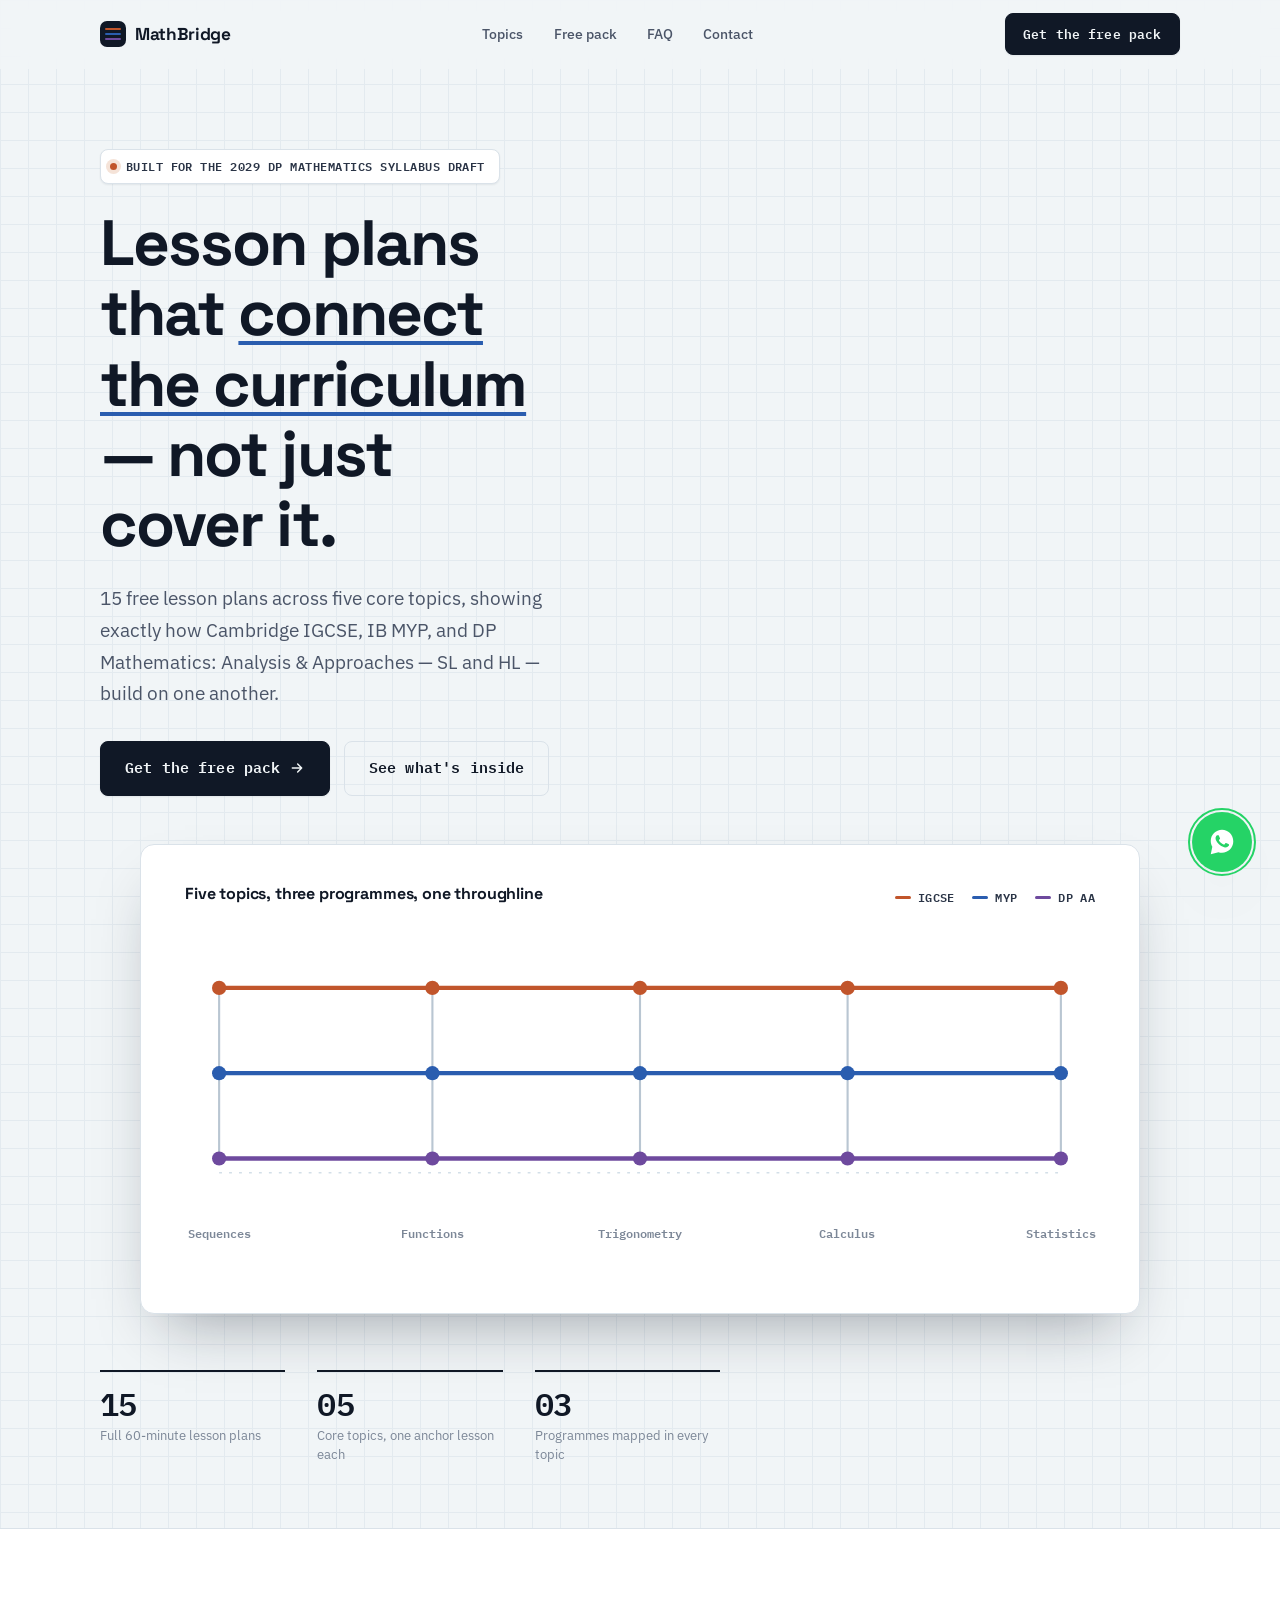
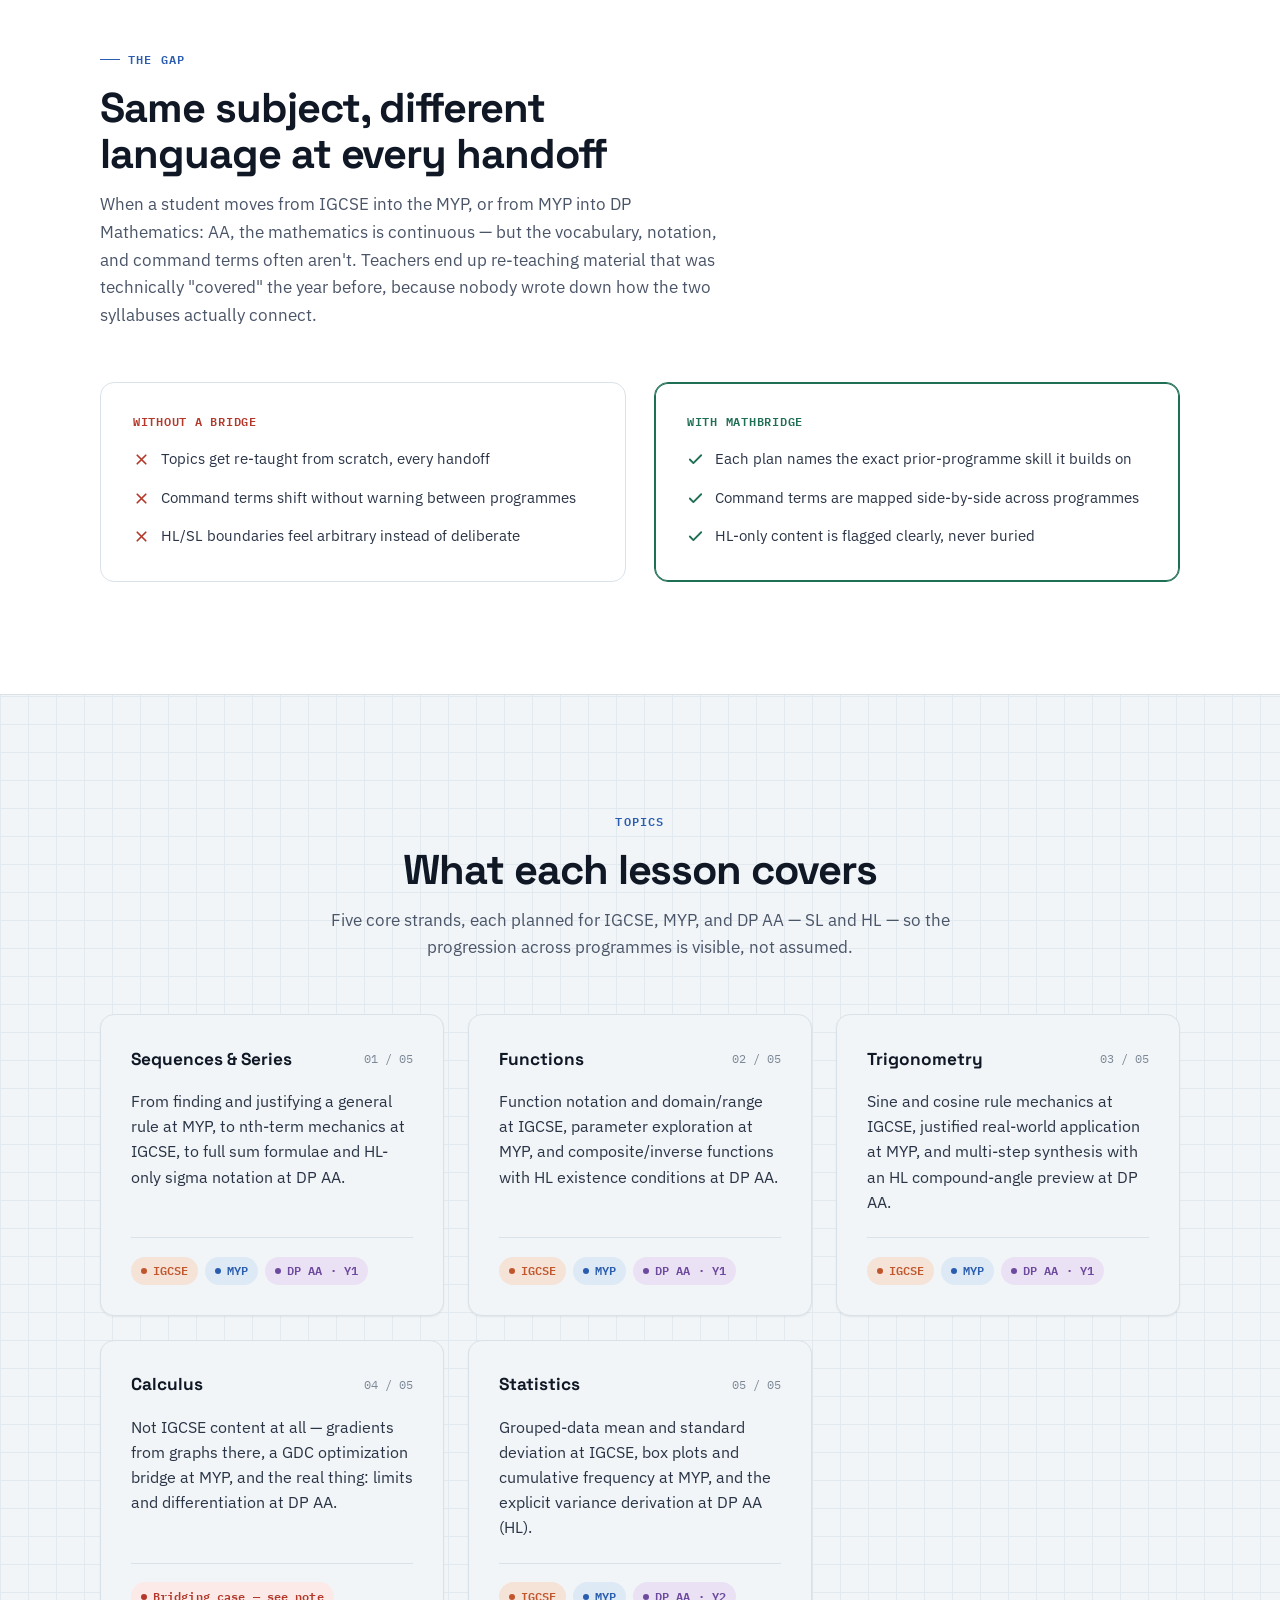
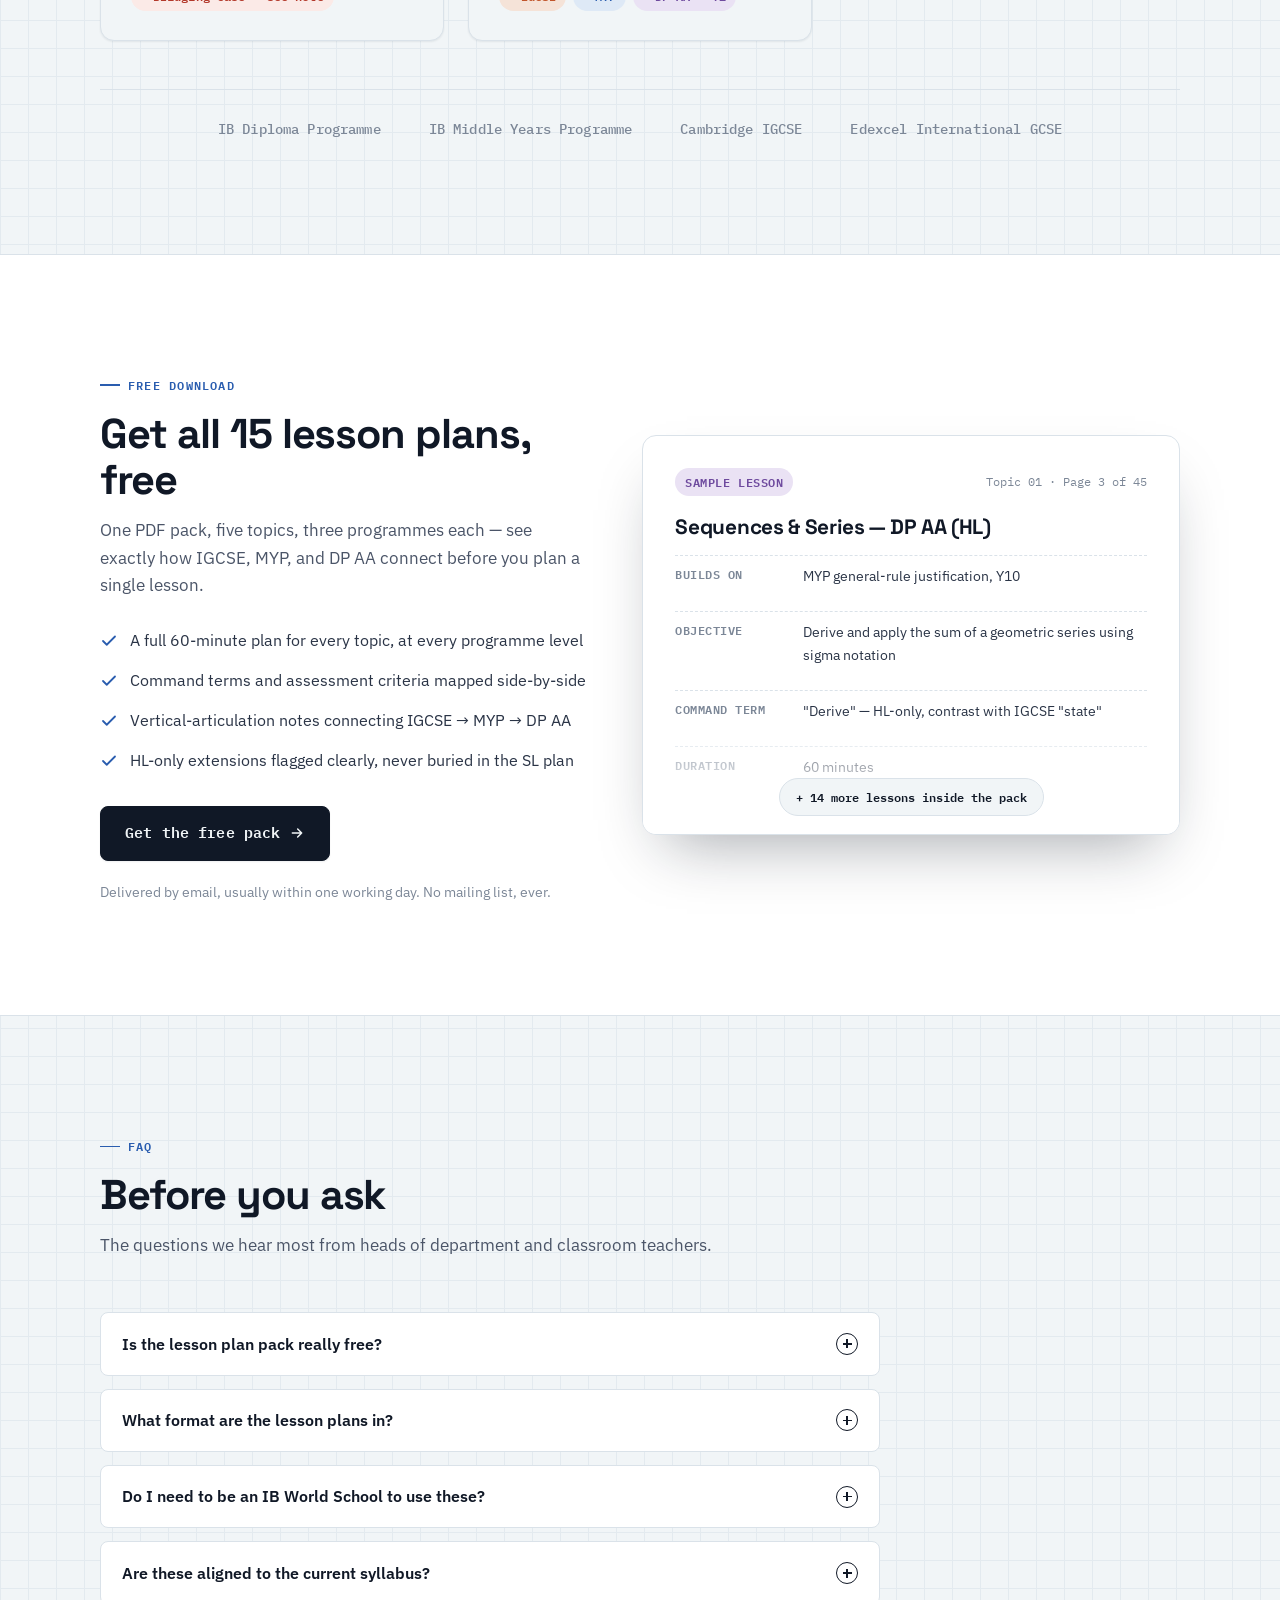
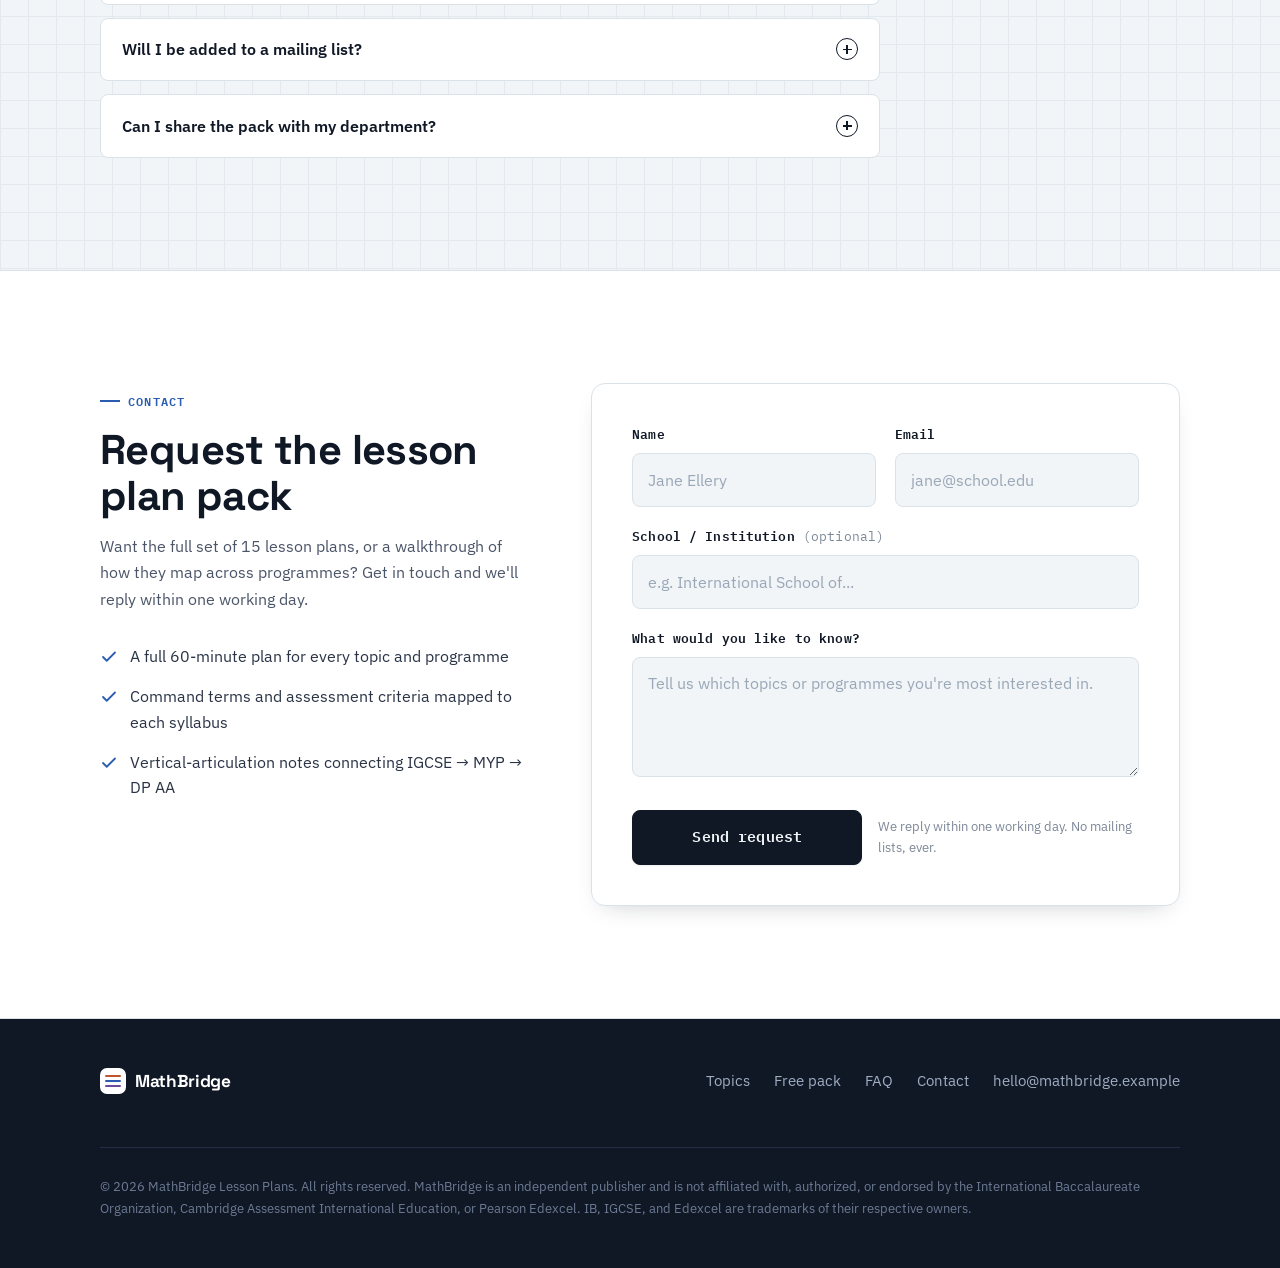
==== commit 0c9db77f: "Add WhatsApp floating widget with suggested queries Lets visitors start a WhatsApp chat with a prefi" ====
--- a/index.html
+++ b/index.html
@@ -226,6 +226,171 @@
 .btn:hover .arrow { transform: translateX(3px); }
 
 /* ---------------------------------------------------------------
+   WhatsApp floating widget
+---------------------------------------------------------------- */
+.wa-widget {
+  position: fixed;
+  right: clamp(1rem, 4vw, 1.75rem);
+  bottom: clamp(1rem, 4vw, 1.75rem);
+  z-index: 300;
+  display: flex;
+  flex-direction: column;
+  align-items: flex-end;
+  gap: .75rem;
+  font-family: var(--font-body);
+}
+
+.wa-widget__panel {
+  width: min(320px, calc(100vw - 2rem));
+  background: var(--surface);
+  border: 1.5px solid var(--ink);
+  border-radius: var(--radius-lg);
+  box-shadow: var(--shadow-lg);
+  overflow: hidden;
+  transform-origin: bottom right;
+  transform: scale(.94) translateY(8px);
+  opacity: 0;
+  visibility: hidden;
+  transition: transform .18s ease, opacity .18s ease, visibility .18s;
+}
+.wa-widget.is-open .wa-widget__panel {
+  transform: scale(1) translateY(0);
+  opacity: 1;
+  visibility: visible;
+}
+
+.wa-widget__head {
+  display: flex;
+  align-items: center;
+  gap: .7rem;
+  padding: .95rem 1.1rem;
+  background: var(--ink);
+  color: #fff;
+}
+.wa-widget__head-icon {
+  width: 34px; height: 34px; flex: none;
+  border-radius: 50%;
+  background: #25D366;
+  display: flex; align-items: center; justify-content: center;
+}
+.wa-widget__head-icon svg { width: 19px; height: 19px; fill: #fff; }
+.wa-widget__head-text { min-width: 0; }
+.wa-widget__head-text strong { display: block; font-family: var(--font-display); font-size: .95rem; letter-spacing: -.01em; }
+.wa-widget__head-text span { display: block; font-size: .78rem; color: rgba(255,255,255,.7); margin-top: .1rem; }
+
+.wa-widget__close {
+  margin-left: auto;
+  background: transparent;
+  border: 0;
+  color: rgba(255,255,255,.75);
+  cursor: pointer;
+  padding: .3rem;
+  line-height: 0;
+  border-radius: 6px;
+}
+.wa-widget__close:hover { color: #fff; background: rgba(255,255,255,.12); }
+.wa-widget__close svg { width: 16px; height: 16px; }
+
+.wa-widget__body {
+  padding: .9rem 1.1rem 1.1rem;
+  background: var(--paper);
+}
+.wa-widget__prompt {
+  font-size: .84rem;
+  color: var(--muted);
+  margin: 0 0 .7rem;
+}
+.wa-widget__queries {
+  display: flex;
+  flex-direction: column;
+  gap: .5rem;
+  list-style: none;
+  margin: 0 0 .85rem;
+  padding: 0;
+}
+.wa-widget__query {
+  display: flex;
+  align-items: center;
+  gap: .5rem;
+  width: 100%;
+  text-align: left;
+  font-family: var(--font-body);
+  font-size: .86rem;
+  color: var(--ink-soft);
+  background: var(--surface);
+  border: 1.5px solid var(--line);
+  border-radius: var(--radius);
+  padding: .6rem .75rem;
+  cursor: pointer;
+  transition: border-color .14s ease, transform .14s ease, box-shadow .14s ease;
+}
+.wa-widget__query:hover {
+  border-color: #25D366;
+  transform: translateX(2px);
+  box-shadow: var(--shadow-sm);
+}
+.wa-widget__query svg { width: 14px; height: 14px; flex: none; color: var(--muted); }
+
+.wa-widget__start {
+  display: flex;
+  align-items: center;
+  justify-content: center;
+  gap: .55rem;
+  width: 100%;
+  font-family: var(--font-mono);
+  font-weight: 600;
+  font-size: .85rem;
+  color: #fff;
+  background: #25D366;
+  border: 1.5px solid #1DA851;
+  border-radius: var(--radius);
+  padding: .7rem 1rem;
+  cursor: pointer;
+  transition: background-color .14s ease, transform .14s ease;
+}
+.wa-widget__start:hover { background: #1DA851; transform: translateY(-1px); }
+.wa-widget__start svg { width: 16px; height: 16px; fill: #fff; }
+
+.wa-widget__fab {
+  width: 60px; height: 60px;
+  border-radius: 50%;
+  background: #25D366;
+  border: none;
+  display: flex; align-items: center; justify-content: center;
+  cursor: pointer;
+  box-shadow: var(--shadow-lg);
+  transition: transform .16s ease, box-shadow .16s ease;
+  position: relative;
+}
+.wa-widget__fab:hover { transform: translateY(-2px) scale(1.04); }
+.wa-widget__fab svg { width: 30px; height: 30px; fill: #fff; transition: transform .16s ease, opacity .16s ease; }
+.wa-widget__fab .icon-close {
+  position: absolute; width: 22px; height: 22px; fill: none;
+  stroke: #fff; stroke-width: 2.4; stroke-linecap: round;
+  opacity: 0; transform: scale(.6) rotate(-45deg);
+}
+.wa-widget.is-open .wa-widget__fab .icon-wa { opacity: 0; transform: scale(.6) rotate(45deg); }
+.wa-widget.is-open .wa-widget__fab .icon-close { opacity: 1; transform: scale(1) rotate(0); }
+
+.wa-widget__ping {
+  position: absolute; inset: -4px;
+  border-radius: 50%;
+  border: 2px solid #25D366;
+  animation: wa-ping 2.4s ease-out infinite;
+}
+.wa-widget.is-open .wa-widget__ping { display: none; }
+@keyframes wa-ping {
+  0%   { transform: scale(.85); opacity: .65; }
+  70%  { transform: scale(1.35); opacity: 0; }
+  100% { transform: scale(1.35); opacity: 0; }
+}
+
+@media (prefers-reduced-motion: reduce) {
+  .wa-widget__panel, .wa-widget__fab, .wa-widget__fab svg, .wa-widget__query, .wa-widget__start { transition: none; }
+  .wa-widget__ping { animation: none; }
+}
+
+/* ---------------------------------------------------------------
    Nav
 ---------------------------------------------------------------- */
 .nav {
@@ -1374,9 +1539,95 @@
   </div>
 </footer>
 
+<div class="wa-widget" id="waWidget">
+  <div class="wa-widget__panel" id="waPanel" role="dialog" aria-label="Chat on WhatsApp" aria-hidden="true">
+    <div class="wa-widget__head">
+      <span class="wa-widget__head-icon" aria-hidden="true">
+        <svg viewBox="0 0 32 32"><path d="M16.01 3C9.38 3 4 8.35 4 14.94c0 2.22.61 4.3 1.67 6.09L4 29l8.2-2.15a12.2 12.2 0 0 0 3.81.6h.01c6.63 0 12.01-5.35 12.01-11.94C28.03 8.35 22.65 3 16.01 3zm7.02 17.02c-.3.83-1.72 1.6-2.38 1.7-.6.09-1.36.13-2.19-.14-.5-.16-1.15-.38-1.98-.74-3.48-1.5-5.75-4.98-5.93-5.21-.17-.23-1.42-1.88-1.42-3.6 0-1.71.9-2.55 1.22-2.9.32-.34.7-.43.93-.43.23 0 .47 0 .67.01.21.01.5-.08.79.6.3.7 1 2.42 1.09 2.6.09.17.15.37.03.6-.12.23-.18.37-.36.57-.18.2-.38.44-.54.6-.18.17-.37.36-.16.7.21.35.94 1.55 2.02 2.51 1.39 1.24 2.56 1.62 2.91 1.8.35.18.55.15.76-.09.21-.24.89-1.04 1.13-1.4.24-.35.47-.29.79-.17.32.11 2.03.96 2.38 1.13.35.18.58.26.67.41.09.15.09.83-.21 1.65z"/></svg>
+      </span>
+      <span class="wa-widget__head-text">
+        <strong>MathBridge</strong>
+        <span>Typically replies within a day</span>
+      </span>
+      <button type="button" class="wa-widget__close" id="waClose" aria-label="Close chat widget">
+        <svg viewBox="0 0 24 24" fill="none" stroke="currentColor" stroke-width="2.2" stroke-linecap="round"><path d="M6 6l12 12M18 6L6 18"/></svg>
+      </button>
+    </div>
+    <div class="wa-widget__body">
+      <p class="wa-widget__prompt">Hi! Pick a question to start on WhatsApp, or write your own.</p>
+      <ul class="wa-widget__queries" id="waQueries">
+        <li><button type="button" class="wa-widget__query" data-msg="Hi, I'd like the free 15 lesson-plan pack — could you send it over?"><svg viewBox="0 0 24 24" fill="none" stroke="currentColor" stroke-width="2"><path d="M4 4h16v12H7l-3 3z"/></svg>Can I get the free lesson-plan pack?</button></li>
+        <li><button type="button" class="wa-widget__query" data-msg="Hi, are the lesson plans aligned to the current IGCSE / MYP / DP AA syllabus?"><svg viewBox="0 0 24 24" fill="none" stroke="currentColor" stroke-width="2"><path d="M4 4h16v12H7l-3 3z"/></svg>Are these aligned to my syllabus?</button></li>
+        <li><button type="button" class="wa-widget__query" data-msg="Hi, can I share the lesson plans with my whole maths department?"><svg viewBox="0 0 24 24" fill="none" stroke="currentColor" stroke-width="2"><path d="M4 4h16v12H7l-3 3z"/></svg>Can I share this with my department?</button></li>
+        <li><button type="button" class="wa-widget__query" data-msg="Hi, I have a question that isn't answered on the site."><svg viewBox="0 0 24 24" fill="none" stroke="currentColor" stroke-width="2"><path d="M4 4h16v12H7l-3 3z"/></svg>I have a different question</button></li>
+      </ul>
+      <button type="button" class="wa-widget__start" id="waStart">
+        <svg viewBox="0 0 32 32"><path d="M16.01 3C9.38 3 4 8.35 4 14.94c0 2.22.61 4.3 1.67 6.09L4 29l8.2-2.15a12.2 12.2 0 0 0 3.81.6h.01c6.63 0 12.01-5.35 12.01-11.94C28.03 8.35 22.65 3 16.01 3z"/></svg>
+        Start chat on WhatsApp
+      </button>
+    </div>
+  </div>
+  <button type="button" class="wa-widget__fab" id="waToggle" aria-haspopup="dialog" aria-expanded="false" aria-controls="waPanel" aria-label="Chat with us on WhatsApp">
+    <span class="wa-widget__ping" aria-hidden="true"></span>
+    <svg class="icon-wa" viewBox="0 0 32 32" aria-hidden="true"><path d="M16.01 3C9.38 3 4 8.35 4 14.94c0 2.22.61 4.3 1.67 6.09L4 29l8.2-2.15a12.2 12.2 0 0 0 3.81.6h.01c6.63 0 12.01-5.35 12.01-11.94C28.03 8.35 22.65 3 16.01 3zm7.02 17.02c-.3.83-1.72 1.6-2.38 1.7-.6.09-1.36.13-2.19-.14-.5-.16-1.15-.38-1.98-.74-3.48-1.5-5.75-4.98-5.93-5.21-.17-.23-1.42-1.88-1.42-3.6 0-1.71.9-2.55 1.22-2.9.32-.34.7-.43.93-.43.23 0 .47 0 .67.01.21.01.5-.08.79.6.3.7 1 2.42 1.09 2.6.09.17.15.37.03.6-.12.23-.18.37-.36.57-.18.2-.38.44-.54.6-.18.17-.37.36-.16.7.21.35.94 1.55 2.02 2.51 1.39 1.24 2.56 1.62 2.91 1.8.35.18.55.15.76-.09.21-.24.89-1.04 1.13-1.4.24-.35.47-.29.79-.17.32.11 2.03.96 2.38 1.13.35.18.58.26.67.41.09.15.09.83-.21 1.65z"/></svg>
+    <svg class="icon-close" viewBox="0 0 24 24" aria-hidden="true"><path d="M6 6l12 12M18 6L6 18"/></svg>
+  </button>
+</div>
+
 <script>
 (function () {
   "use strict";
+
+  /* ---------------- WhatsApp widget ---------------- */
+  var WA_NUMBER = "6583489041";
+  var waWidget  = document.getElementById("waWidget");
+  var waToggle  = document.getElementById("waToggle");
+  var waClose   = document.getElementById("waClose");
+  var waPanel   = document.getElementById("waPanel");
+  var waStart   = document.getElementById("waStart");
+  var waQueries = document.getElementById("waQueries");
+
+  var waLink = function (msg) {
+    return "https://wa.me/" + WA_NUMBER + (msg ? "?text=" + encodeURIComponent(msg) : "");
+  };
+
+  var openWaWidget = function () {
+    waWidget.classList.add("is-open");
+    waToggle.setAttribute("aria-expanded", "true");
+    waPanel.setAttribute("aria-hidden", "false");
+  };
+  var closeWaWidget = function () {
+    waWidget.classList.remove("is-open");
+    waToggle.setAttribute("aria-expanded", "false");
+    waPanel.setAttribute("aria-hidden", "true");
+  };
+
+  if (waToggle) {
+    waToggle.addEventListener("click", function () {
+      if (waWidget.classList.contains("is-open")) closeWaWidget();
+      else openWaWidget();
+    });
+  }
+  if (waClose) waClose.addEventListener("click", closeWaWidget);
+  document.addEventListener("keydown", function (e) {
+    if (e.key === "Escape" && waWidget.classList.contains("is-open")) closeWaWidget();
+  });
+  document.addEventListener("click", function (e) {
+    if (waWidget.classList.contains("is-open") && !waWidget.contains(e.target)) closeWaWidget();
+  });
+
+  if (waQueries) {
+    waQueries.addEventListener("click", function (e) {
+      var btn = e.target.closest(".wa-widget__query");
+      if (!btn) return;
+      window.open(waLink(btn.getAttribute("data-msg")), "_blank", "noopener");
+    });
+  }
+  if (waStart) {
+    waStart.addEventListener("click", function () {
+      window.open(waLink("Hi, I'd like to know more about MathBridge's lesson plans."), "_blank", "noopener");
+    });
+  }
 
   /* ---------------- Year ---------------- */
   document.getElementById("year").textContent = new Date().getFullYear();
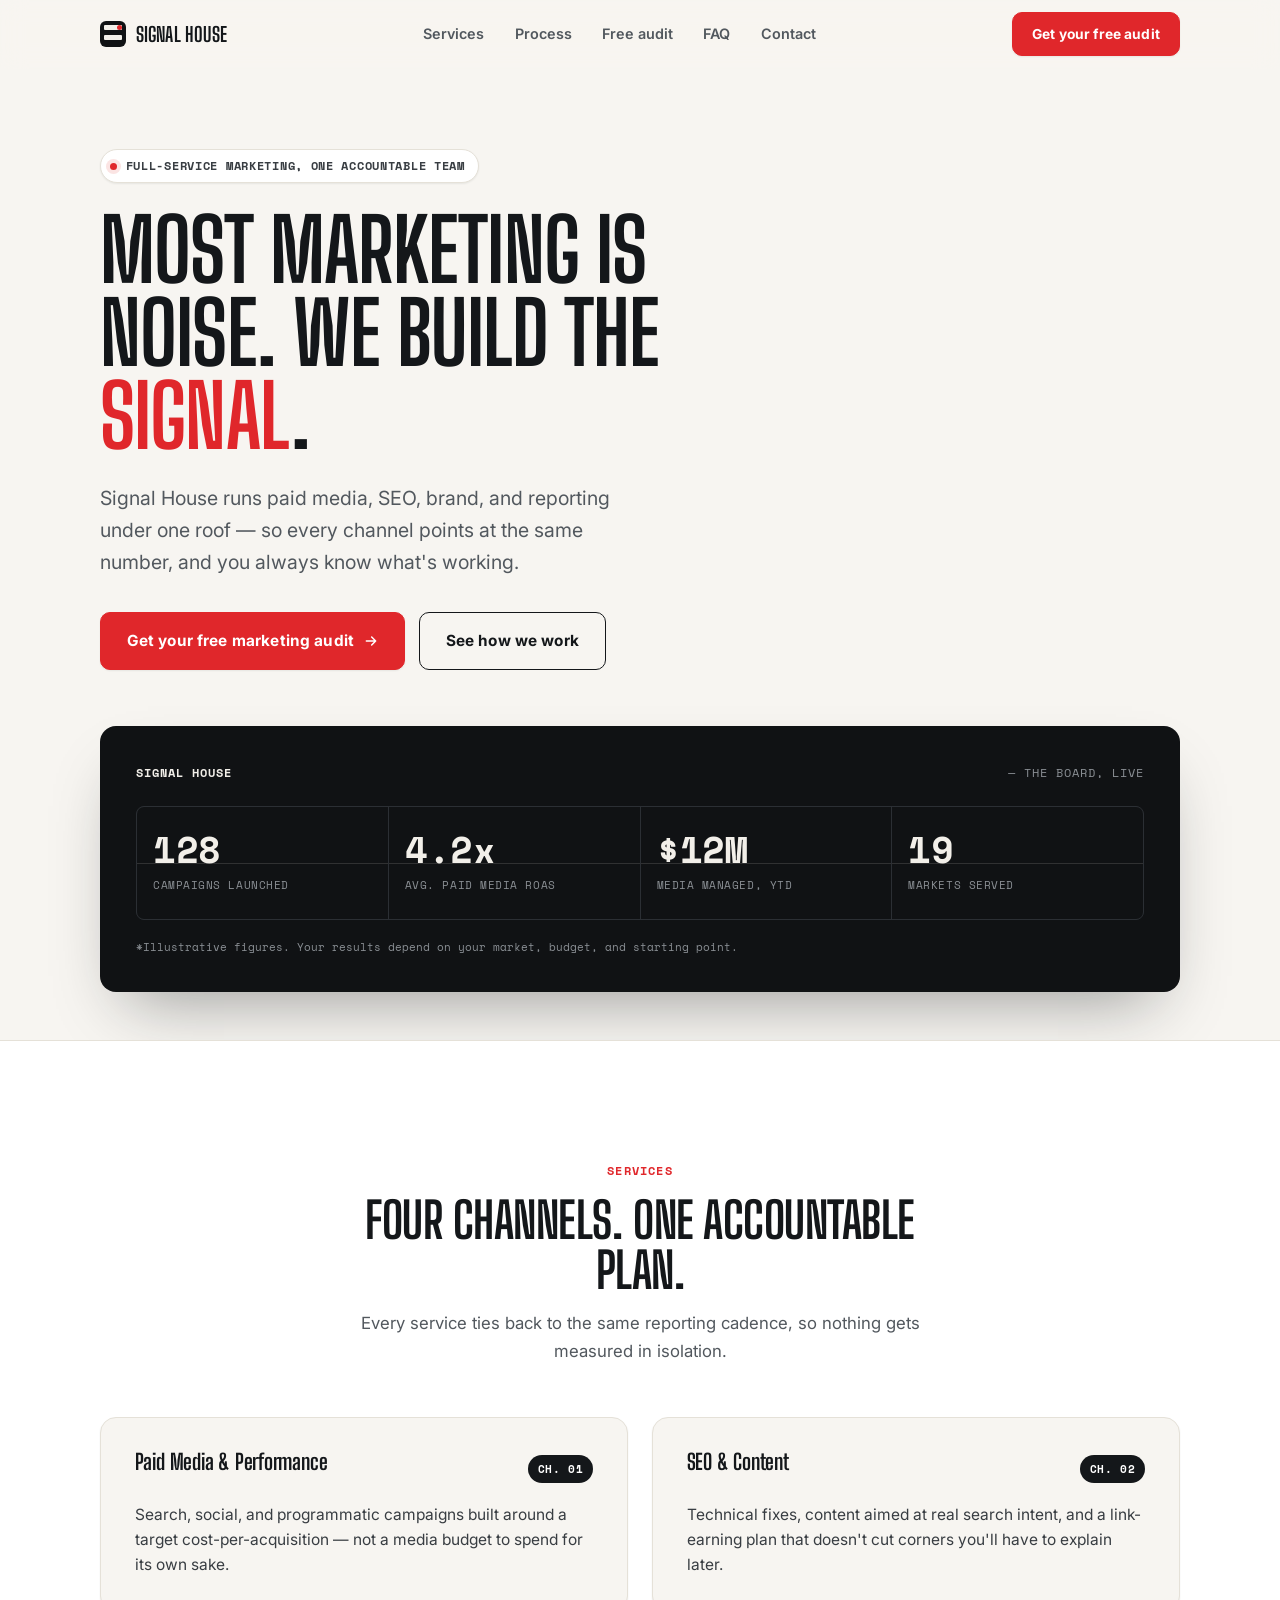
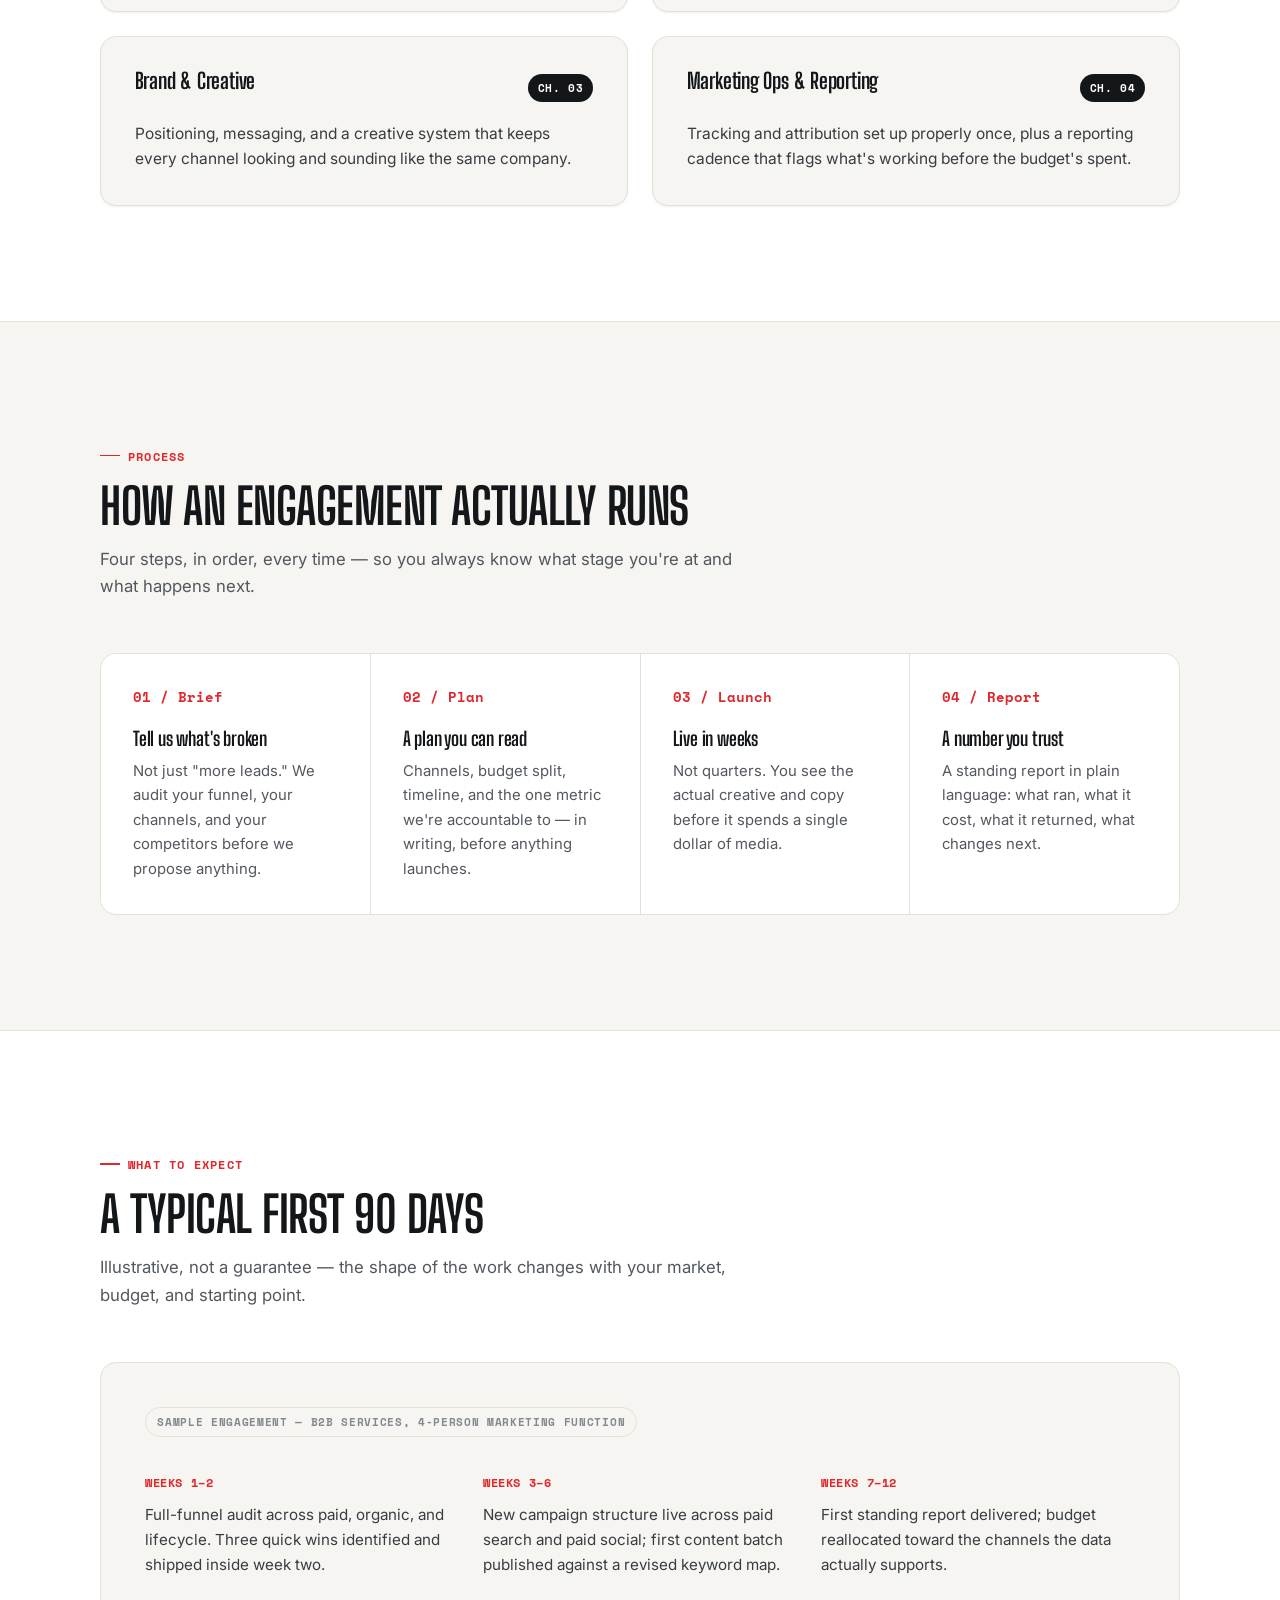
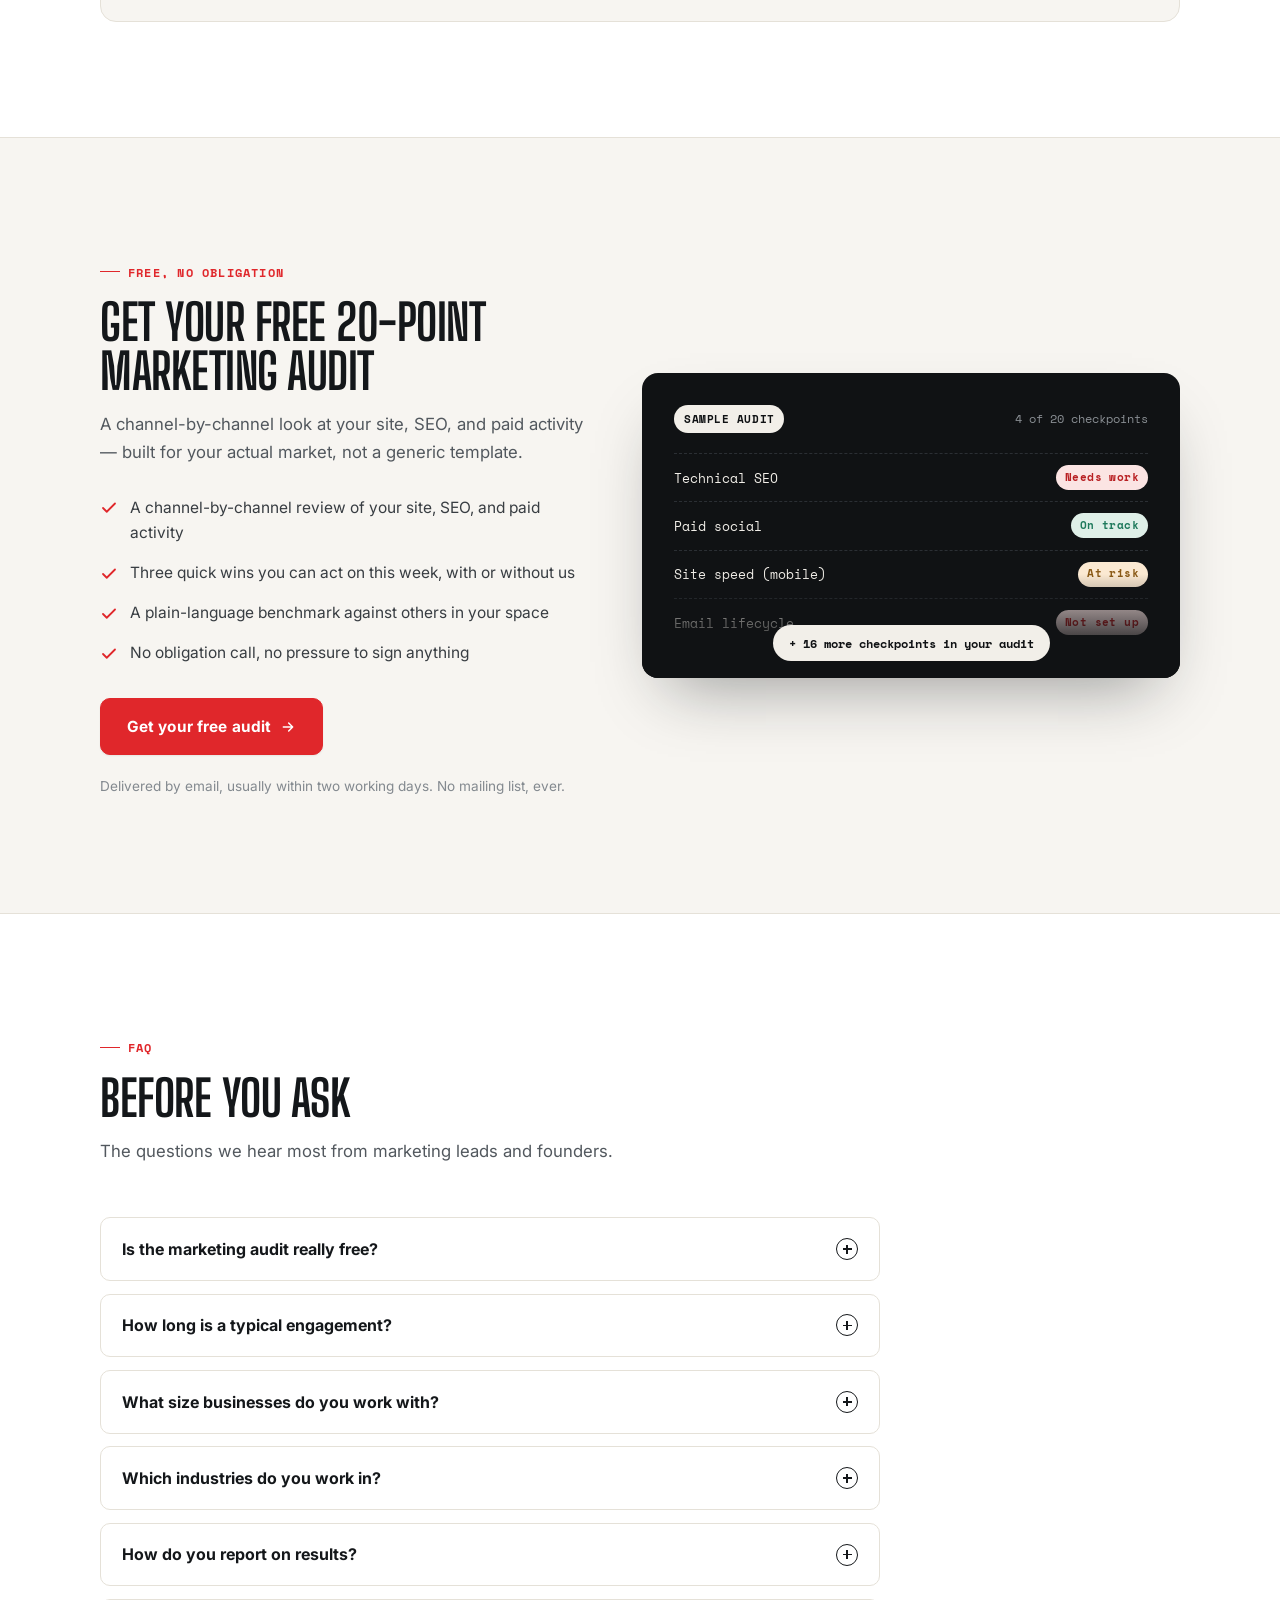
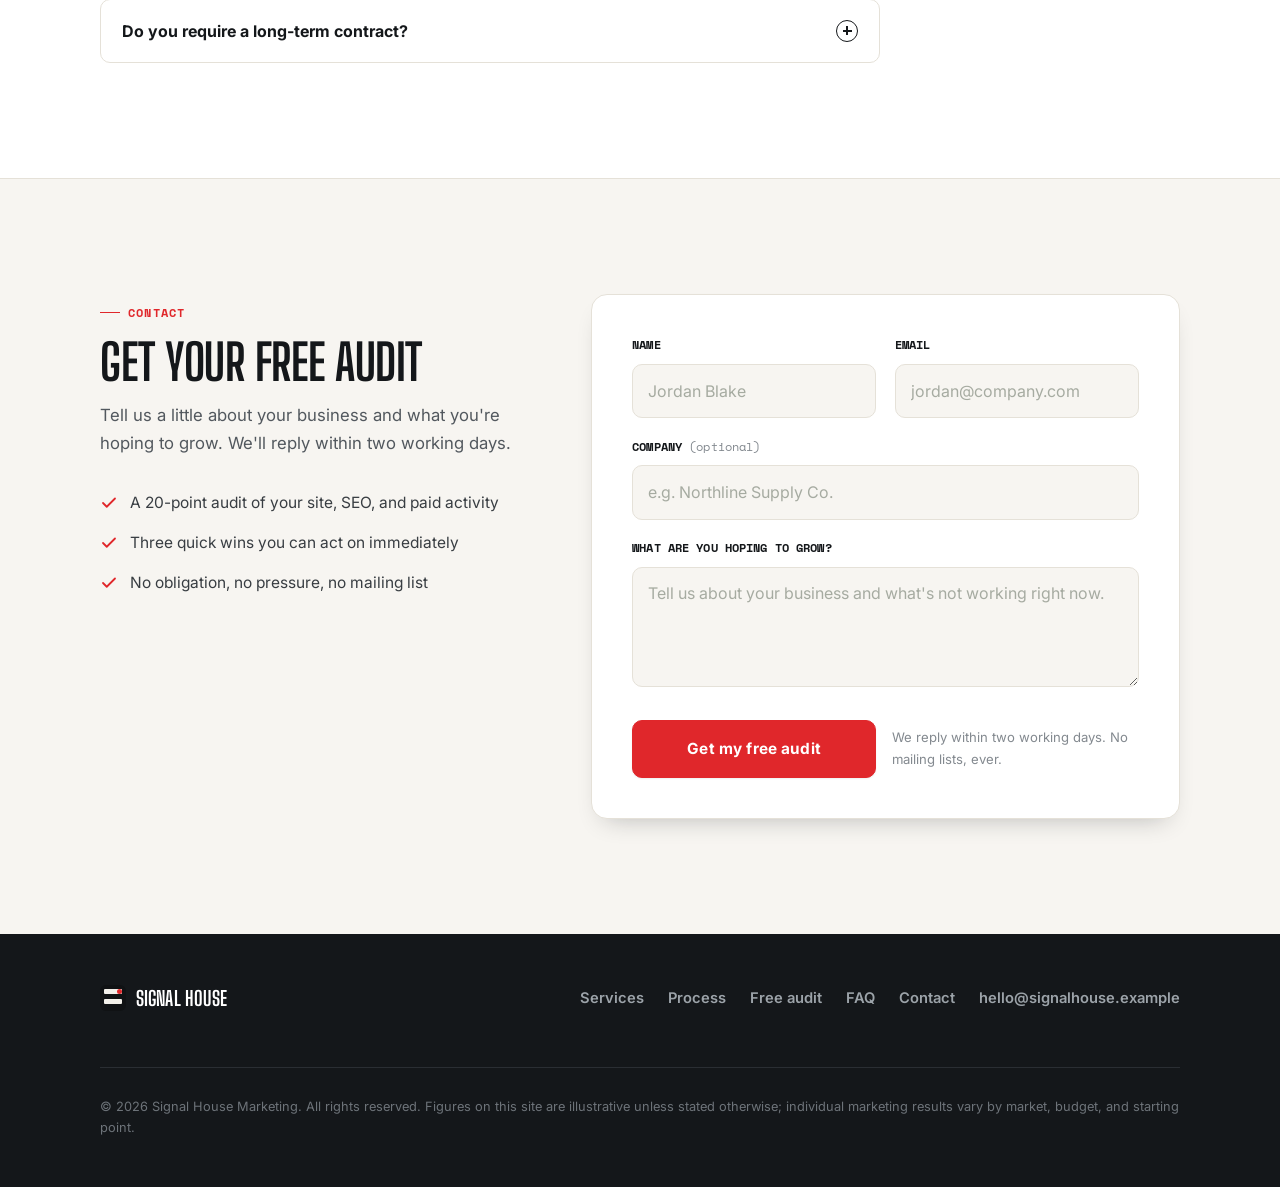
==== commit 789331b1: "Add educational comments throughout index.html Note-numbered comments explaining HTML, CSS, and JS c" ====
--- a/index.html
+++ b/index.html
@@ -1,80 +1,119 @@
+<!-- Note 1: the doctype and lang attribute are the first two things a browser and a
+     screen reader check. `<!DOCTYPE html>` tells the browser to render in standards
+     mode (no quirks-mode fallbacks); `lang="en"` tells assistive tech which
+     pronunciation/hyphenation rules to use for the whole document. -->
 <!DOCTYPE html>
 <html lang="en">
 <head>
 <meta charset="UTF-8" />
+<!-- Note 2: this viewport meta tag is what makes the page "responsive" instead of a
+     zoomed-out desktop layout on phones. `width=device-width` matches the CSS
+     viewport to the physical screen width; `initial-scale=1` starts at 1:1 zoom. -->
 <meta name="viewport" content="width=device-width, initial-scale=1" />
-<title>MathBridge — Free IB DP, MYP &amp; IGCSE Maths Lesson Plans That Connect the Curriculum</title>
-<meta name="description" content="Download 15 free lesson plans across 5 core topics showing exactly how Cambridge IGCSE, IB MYP, and DP Mathematics: Analysis &amp; Approaches build on each other. No cost, no mailing list." />
+<title>Signal House — Marketing Agency for Growing Businesses | Free 20-Point Audit</title>
+<!-- Note 3: <meta name="description"> is what search engines usually show as the
+     snippet under a search result. It has no effect on rendering — it's read by
+     crawlers and social scrapers, not laid out on the page. -->
+<meta name="description" content="Signal House is a full-service marketing agency covering paid media, SEO, brand, and reporting. Get a free 20-point marketing audit — no obligation, no generic template." />
 <meta name="robots" content="index, follow" />
-<link rel="canonical" href="https://www.mathbridge.example/" />
+<!-- Note 4: the canonical link tells search engines "this exact URL is the one
+     source of truth for this content," even if the same page is reachable through
+     several URLs (with/without trailing slash, query params, etc). It prevents
+     duplicate-content penalties. -->
+<link rel="canonical" href="https://www.signalhouse.example/" />
 
 <!-- Open Graph / social preview. Replace {OG_IMAGE_URL} with a real 1200x630 image before launch. -->
+<!-- Note 5: Open Graph (`og:*`) and Twitter Card (`twitter:*`) meta tags are a
+     separate, non-standard-HTML vocabulary that social platforms read when someone
+     pastes this URL into a chat or post. They control the preview card's title,
+     description, and image independently of the page's own <title> and content. -->
 <meta property="og:type" content="website" />
-<meta property="og:site_name" content="MathBridge" />
-<meta property="og:title" content="MathBridge — Lesson Plans That Connect IGCSE, MYP &amp; DP AA" />
-<meta property="og:description" content="15 free lesson plans across 5 core topics, showing exactly how IGCSE, MYP, and DP Mathematics: AA build on one another." />
-<meta property="og:url" content="https://www.mathbridge.example/" />
-<meta property="og:image" content="https://www.mathbridge.example/{OG_IMAGE_URL}" />
+<meta property="og:site_name" content="Signal House" />
+<meta property="og:title" content="Signal House — Marketing Agency for Growing Businesses" />
+<meta property="og:description" content="Paid media, SEO, brand, and reporting under one roof. Get a free 20-point marketing audit — no obligation." />
+<meta property="og:url" content="https://www.signalhouse.example/" />
+<meta property="og:image" content="https://www.signalhouse.example/{OG_IMAGE_URL}" />
 <meta property="og:locale" content="en_US" />
 <meta name="twitter:card" content="summary_large_image" />
-<meta name="twitter:title" content="MathBridge — Lesson Plans That Connect IGCSE, MYP &amp; DP AA" />
-<meta name="twitter:description" content="15 free lesson plans showing exactly how IGCSE, MYP, and DP Mathematics: AA build on one another." />
-
-<meta name="theme-color" content="#101826" />
-<link rel="icon" href="data:image/svg+xml,%3Csvg xmlns='http://www.w3.org/2000/svg' viewBox='0 0 32 32'%3E%3Crect width='32' height='32' rx='7' fill='%23101826'/%3E%3Cline x1='6' y1='11' x2='26' y2='11' stroke='%23C1552B' stroke-width='2.4' stroke-linecap='round'/%3E%3Cline x1='6' y1='16' x2='26' y2='16' stroke='%232A5DAF' stroke-width='2.4' stroke-linecap='round'/%3E%3Cline x1='6' y1='21' x2='26' y2='21' stroke='%236E4A9E' stroke-width='2.4' stroke-linecap='round'/%3E%3C/svg%3E" />
-
+<meta name="twitter:title" content="Signal House — Marketing Agency for Growing Businesses" />
+<meta name="twitter:description" content="Paid media, SEO, brand, and reporting under one roof. Get a free 20-point marketing audit." />
+
+<meta name="theme-color" content="#101214" />
+<!-- Note 6: this favicon is a data: URI holding inline SVG markup instead of a
+     separate .ico/.png file request. It saves an HTTP round trip at the cost of
+     bloating the HTML slightly — a reasonable trade for a small, simple icon. -->
+<link rel="icon" href="data:image/svg+xml,%3Csvg xmlns='http://www.w3.org/2000/svg' viewBox='0 0 32 32'%3E%3Crect width='32' height='32' rx='7' fill='%23101214'/%3E%3Crect x='7' y='8' width='18' height='7' rx='1.5' fill='%23F2EFE9'/%3E%3Crect x='7' y='17' width='18' height='7' rx='1.5' fill='%23F2EFE9'/%3E%3Ccircle cx='23.5' cy='11.5' r='2' fill='%23E0272B'/%3E%3C/svg%3E" />
+
+<!-- Note 7: `rel="preconnect"` is a performance hint — it tells the browser to open
+     the DNS lookup + TLS handshake to fonts.googleapis.com / fonts.gstatic.com
+     *before* the CSS actually asks for a font file, so the real font request
+     doesn't have to wait for that setup cost. `crossorigin` is required on the
+     gstatic one because font files are fetched with CORS. -->
 <link rel="preconnect" href="https://fonts.googleapis.com" />
 <link rel="preconnect" href="https://fonts.gstatic.com" crossorigin />
-<link href="https://fonts.googleapis.com/css2?family=Space+Grotesk:wght@500;600;700&family=IBM+Plex+Sans:wght@400;500;600;700&family=IBM+Plex+Mono:wght@500;600&display=swap" rel="stylesheet" />
-
+<link href="https://fonts.googleapis.com/css2?family=Big+Shoulders+Display:wght@600;700;800&family=Inter:wght@400;500;600;700&family=Space+Mono:wght@400;700&display=swap" rel="stylesheet" />
+
+<!-- Note 8: this is JSON-LD structured data — plain JSON describing the business,
+     site, and FAQ using schema.org's vocabulary, sitting inert inside a
+     <script type="application/ld+json"> tag (the browser never executes it as
+     JavaScript). Search engines parse it to build rich results like FAQ
+     accordions directly in search listings. The "@graph" array lets several
+     related entities (the business, the website, the FAQ) share one context. -->
 <script type="application/ld+json">
 {
   "@context": "https://schema.org",
   "@graph": [
     {
-      "@type": "Organization",
-      "name": "MathBridge",
-      "url": "https://www.mathbridge.example/",
-      "email": "hello@mathbridge.example",
-      "description": "MathBridge publishes lesson plans that map how Cambridge IGCSE, IB MYP, and IB DP Mathematics: Analysis & Approaches build on one another."
+      "@type": "ProfessionalService",
+      "name": "Signal House",
+      "url": "https://www.signalhouse.example/",
+      "email": "hello@signalhouse.example",
+      "description": "Signal House is a full-service marketing agency offering paid media, SEO and content, brand and creative, and marketing operations and reporting.",
+      "areaServed": "US",
+      "makesOffer": [
+        { "@type": "Offer", "itemOffered": { "@type": "Service", "name": "Paid Media & Performance" } },
+        { "@type": "Offer", "itemOffered": { "@type": "Service", "name": "SEO & Content" } },
+        { "@type": "Offer", "itemOffered": { "@type": "Service", "name": "Brand & Creative" } },
+        { "@type": "Offer", "itemOffered": { "@type": "Service", "name": "Marketing Ops & Reporting" } }
+      ]
     },
     {
       "@type": "WebSite",
-      "name": "MathBridge",
-      "url": "https://www.mathbridge.example/"
+      "name": "Signal House",
+      "url": "https://www.signalhouse.example/"
     },
     {
       "@type": "FAQPage",
       "mainEntity": [
         {
           "@type": "Question",
-          "name": "Is the lesson plan pack really free?",
-          "acceptedAnswer": { "@type": "Answer", "text": "Yes. There's no cost and no credit card. We ask for your email only so we can send the pack and follow up if you have questions." }
+          "name": "Is the marketing audit really free?",
+          "acceptedAnswer": { "@type": "Answer", "text": "Yes. There's no cost and no obligation to work with us afterward. We ask for your email so we can send the audit and follow up if you have questions." }
         },
         {
           "@type": "Question",
-          "name": "What format are the lesson plans in?",
-          "acceptedAnswer": { "@type": "Answer", "text": "Each plan is a print-ready PDF covering objectives, command terms, worked examples, and a vertical-articulation note, one page per topic per programme." }
+          "name": "How long is a typical engagement?",
+          "acceptedAnswer": { "@type": "Answer", "text": "We start with a 90-day plan, then move month-to-month. There's no multi-year lock-in — you can leave at the end of any month." }
         },
         {
           "@type": "Question",
-          "name": "Do I need to be an IB World School to use these?",
-          "acceptedAnswer": { "@type": "Answer", "text": "No. The IGCSE and MYP plans stand on their own, and the DP AA plans are useful whether or not your school runs the Diploma Programme." }
+          "name": "What size businesses do you work with?",
+          "acceptedAnswer": { "@type": "Answer", "text": "Mostly growing businesses that already have a product and some marketing spend in place. If you're pre-revenue or pre-launch, we're probably not the right fit yet." }
         },
         {
           "@type": "Question",
-          "name": "Are these aligned to the current syllabus?",
-          "acceptedAnswer": { "@type": "Answer", "text": "Yes. Every plan is cross-checked against the Cambridge IGCSE and Edexcel International GCSE specifications, the IB MYP framework, and the DP Mathematics: Analysis and Approaches guide, including the 2029 syllabus draft." }
+          "name": "Which industries do you work in?",
+          "acceptedAnswer": { "@type": "Answer", "text": "Mainly B2B services, e-commerce, and multi-location local brands, but the audit itself is useful for almost any industry with an existing online presence." }
         },
         {
           "@type": "Question",
-          "name": "Will I be added to a mailing list?",
-          "acceptedAnswer": { "@type": "Answer", "text": "No. We reply to your request directly and do not add you to any mailing list." }
+          "name": "How do you report on results?",
+          "acceptedAnswer": { "@type": "Answer", "text": "A standing report on a fixed cadence, in plain language: what ran, what it cost, what it returned, and what changes next. No dashboard you have to learn to read yourself." }
         },
         {
           "@type": "Question",
-          "name": "Can I share the pack with my department?",
-          "acceptedAnswer": { "@type": "Answer", "text": "Yes. Once you have the pack it's yours to use and adapt across your team. Mention colleagues in the message field and we'll loop them in directly." }
+          "name": "Do you require a long-term contract?",
+          "acceptedAnswer": { "@type": "Answer", "text": "No. After the initial 90-day plan, engagements run month-to-month." }
         }
       ]
     }
@@ -84,56 +123,75 @@
 
 <style>
 /* ---------------------------------------------------------------
-   Design tokens — graph paper + mathematical notation
+   Design tokens — signal house: agency-as-signal-station
+   Note 9: these are CSS custom properties (informally "CSS variables"),
+   declared once on :root (the <html> element) so every rule on the page can
+   reference them with var(--name). Unlike Sass variables, these are live in
+   the browser — they can be read and overridden at runtime with JS or media
+   queries, and they cascade/inherit like any other CSS property.
 ---------------------------------------------------------------- */
 :root {
-  --paper:      #F1F5F7;
-  --paper-deep: #E7EDF1;
-  --surface:    #ffffff;
-  --grid:       #D3DFE8;
-  --grid-soft:  #E3EAEF;
-
-  --ink:      #101826;
-  --ink-soft: #2A3446;
-  --body:     #4B5568;
-  --muted:    #7C8797;
-  --line:     #DAE2E9;
-
-  --myp:      #2A5DAF;   /* primary / MYP strand */
-  --myp-tint: #DEE9F6;
-  --igcse:      #C1552B; /* IGCSE strand */
-  --igcse-tint: #F5E3D8;
-  --dp:      #6E4A9E;    /* DP AA strand */
-  --dp-tint: #EAE2F4;
-
-  --danger:  #B3382A;
-  --success: #1F6F54;
-  --success-tint: #DEEEE7;
-
-  --radius:    8px;
-  --radius-lg: 14px;
-
-  --shadow-sm: 0 1px 2px rgba(16, 24, 38, .07);
-  --shadow-md: 0 10px 24px -14px rgba(16, 24, 38, .28);
-  --shadow-lg: 0 30px 60px -24px rgba(16, 24, 38, .38);
+  --paper:   #F7F5F1;
+  --surface: #ffffff;
+  --line:    #E5E1D8;
+
+  --ink:      #14171A;
+  --ink-soft: #383D42;
+  --body:     #52585E;
+  --muted:    #83898F;
+
+  --board:      #101214;
+  --board-line: #2B2F34;
+  --flap:       #F2EFE9;
+  --flap-dim:   #8A8F94;
+
+  --signal:      #E0272B;
+  --signal-dark: #B81F22;
+  --signal-tint: #FBE4E3;
+
+  --success: #1F7A5C;
+  --success-tint: #DFEFE8;
+  --danger:  #B81F22;
+
+  --radius:    10px;
+  --radius-lg: 16px;
+
+  --shadow-sm: 0 1px 2px rgba(20, 23, 26, .07);
+  --shadow-md: 0 12px 26px -14px rgba(20, 23, 26, .3);
+  --shadow-lg: 0 32px 64px -26px rgba(20, 23, 26, .42);
 
   --gutter: clamp(1.25rem, 5vw, 2.5rem);
-  --section-y: clamp(4rem, 9vw, 7rem);
+  --section-y: clamp(4rem, 9vw, 7.5rem);
 
   --nav-h: 68px;
 
-  --font-display: "Space Grotesk", "Helvetica Neue", Arial, sans-serif;
-  --font-body: "IBM Plex Sans", -apple-system, BlinkMacSystemFont, "Segoe UI", sans-serif;
-  --font-mono: "IBM Plex Mono", ui-monospace, SFMono-Regular, Menlo, monospace;
+  --font-display: "Big Shoulders Display", "Arial Narrow", sans-serif;
+  --font-body: "Inter", -apple-system, BlinkMacSystemFont, "Segoe UI", sans-serif;
+  --font-mono: "Space Mono", ui-monospace, SFMono-Regular, Menlo, monospace;
 }
 
 /* ---------------------------------------------------------------
    Base
 ---------------------------------------------------------------- */
+/* Note 10: the "universal box-sizing reset." By default the CSS box model adds
+   padding and border ON TOP OF the width/height you set (content-box), which
+   makes sizing math annoying. `border-box` folds padding and border INSIDE the
+   declared width/height instead, so `width: 100%; padding: 1rem;` behaves the
+   way most people intuitively expect. This is close to a universal best practice
+   in modern CSS. */
 *, *::before, *::after { box-sizing: border-box; }
 
 html {
+  /* Note 11: `scroll-behavior: smooth` makes browser-native anchor jumps
+     (clicking a `href="#section"` link) animate instead of snapping instantly.
+     It's overridden below for users who have `prefers-reduced-motion: reduce`
+     set, since sudden motion can trigger discomfort for some users. */
   scroll-behavior: smooth;
+  /* Note 12: because the nav bar is `position: sticky` and sits on top of the
+     page, jumping straight to an anchor would tuck its heading underneath the
+     nav. `scroll-padding-top` tells the browser to stop that many pixels short
+     of the target when scrolling to an anchor — effectively an offset for
+     anchor scrolling, without any JavaScript. */
   scroll-padding-top: calc(var(--nav-h) + 14px);
   -webkit-text-size-adjust: 100%;
 }
@@ -144,25 +202,31 @@
   font-size: 1rem;
   line-height: 1.65;
   color: var(--body);
-  background:
-    linear-gradient(var(--grid-soft) 1px, transparent 1px),
-    linear-gradient(90deg, var(--grid-soft) 1px, transparent 1px),
-    var(--paper);
-  background-size: 28px 28px, 28px 28px, auto;
+  background: var(--paper);
   -webkit-font-smoothing: antialiased;
 }
 
-h1, h2, h3 { font-family: var(--font-display); color: var(--ink); line-height: 1.1; margin: 0; letter-spacing: -.015em; }
+h1, h2, h3 { font-family: var(--font-display); color: var(--ink); line-height: 1; margin: 0; letter-spacing: -.01em; text-transform: uppercase; }
 p { margin: 0; }
 img { max-width: 100%; display: block; }
 a { color: inherit; text-decoration: none; }
 
+/* Note 13: `:focus-visible` (as opposed to plain `:focus`) only shows this outline
+   when the browser thinks the user is navigating by keyboard — so a mouse click
+   won't show a focus ring, but pressing Tab will. This keeps the page accessible
+   for keyboard users without adding a visual outline every time someone clicks a
+   button with a mouse. */
 :focus-visible {
-  outline: 2px solid var(--myp);
+  outline: 2px solid var(--signal);
   outline-offset: 3px;
   border-radius: 4px;
 }
 
+/* Note 14: `.wrap` is the page's shared content-width container — used inside
+   every section so the max-width and side padding stay consistent everywhere.
+   `margin-inline: auto` centers it horizontally (the logical-property
+   equivalent of `margin-left/right: auto`, which also works correctly in
+   right-to-left languages). */
 .wrap {
   width: 100%;
   max-width: 1160px;
@@ -170,6 +234,12 @@
   padding-inline: var(--gutter);
 }
 
+/* Note 15: a "skip link" is an accessibility pattern for keyboard and
+   screen-reader users — it's the very first focusable element on the page, sits
+   off-screen by default (`translate(-50%, -140%)`), and slides into view only
+   when it receives focus. It lets someone tabbing through the page jump straight
+   to <main id="main"> instead of tabbing through the entire nav on every page
+   load. */
 .skip-link {
   position: absolute; left: 50%; top: 0;
   transform: translate(-50%, -140%);
@@ -180,229 +250,85 @@
 }
 .skip-link:focus { transform: translate(-50%, 0); }
 
-.visually-hidden {
-  position: absolute; width: 1px; height: 1px;
-  padding: 0; margin: -1px; overflow: hidden;
-  clip: rect(0,0,0,0); white-space: nowrap; border: 0;
-}
-
 /* ---------------------------------------------------------------
-   Buttons — stamped on paper, not soft SaaS pills
+   Buttons
+   Note 16: `.btn` is applied to both a real <button> (in the form) and plain
+   <a> tags (the hero CTAs) — the class carries the visual styling while the
+   underlying element still keeps its native semantics and keyboard behavior
+   (a <button> submits a form on Enter/Space; an <a> navigates on Enter). Styling
+   by class rather than by element selector like `button {}` is what makes that
+   reuse possible.
 ---------------------------------------------------------------- */
 .btn {
   display: inline-flex;
   align-items: center;
   justify-content: center;
   gap: .55rem;
+  /* Note 17: `font: inherit` resets a <button>'s browser-default font (which is
+     normally the OS UI font, not the page's font-family) back to whatever font
+     the surrounding page is using, before the more specific font-* properties
+     below override individual pieces of it. */
   font: inherit;
-  font-family: var(--font-mono);
-  font-weight: 600;
-  font-size: .92rem;
+  font-weight: 700;
+  font-size: .96rem;
   letter-spacing: .01em;
-  padding: .9rem 1.5rem;
-  border: 1.5px solid var(--ink);
+  padding: .95rem 1.6rem;
+  border: 1.5px solid var(--signal);
   border-radius: var(--radius);
-  background: var(--ink);
-  color: var(--paper);
+  background: var(--signal);
+  color: #fff;
   cursor: pointer;
   box-shadow: var(--shadow-sm);
-  transition: transform .16s ease, box-shadow .16s ease, background-color .16s ease, color .16s ease;
-}
-.btn:hover  { background: var(--myp); border-color: var(--myp); transform: translateY(-2px) rotate(-.3deg); box-shadow: var(--shadow-md); }
-.btn:active { transform: translateY(0) rotate(0); }
+  /* Note 18: listing specific properties here (rather than `transition: all`)
+     is a small performance and predictability win — the browser only has to
+     watch these four properties for changes, and properties you didn't intend
+     to animate (like `padding`) won't unexpectedly transition too. */
+  transition: transform .16s ease, box-shadow .16s ease, background-color .16s ease, border-color .16s ease;
+}
+.btn:hover  { background: var(--signal-dark); border-color: var(--signal-dark); transform: translateY(-2px); box-shadow: var(--shadow-md); }
+.btn:active { transform: translateY(0); }
 .btn[disabled] { opacity: .6; cursor: not-allowed; transform: none; box-shadow: none; }
 
 .btn--ghost {
   background: transparent;
   color: var(--ink);
-  border-color: var(--line);
+  border-color: var(--ink);
   box-shadow: none;
 }
-.btn--ghost:hover { background: var(--surface); border-color: var(--ink); color: var(--ink); }
-
-.btn--sm { padding: .58rem 1.1rem; font-size: .84rem; }
+.btn--ghost:hover { background: var(--ink); color: #fff; }
+
+.btn--sm { padding: .6rem 1.2rem; font-size: .86rem; }
 
 .arrow { transition: transform .16s ease; }
 .btn:hover .arrow { transform: translateX(3px); }
 
 /* ---------------------------------------------------------------
-   WhatsApp floating widget
----------------------------------------------------------------- */
-.wa-widget {
-  position: fixed;
-  right: clamp(1rem, 4vw, 1.75rem);
-  bottom: clamp(1rem, 4vw, 1.75rem);
-  z-index: 300;
-  display: flex;
-  flex-direction: column;
-  align-items: flex-end;
-  gap: .75rem;
-  font-family: var(--font-body);
-}
-
-.wa-widget__panel {
-  width: min(320px, calc(100vw - 2rem));
-  background: var(--surface);
-  border: 1.5px solid var(--ink);
-  border-radius: var(--radius-lg);
-  box-shadow: var(--shadow-lg);
-  overflow: hidden;
-  transform-origin: bottom right;
-  transform: scale(.94) translateY(8px);
-  opacity: 0;
-  visibility: hidden;
-  transition: transform .18s ease, opacity .18s ease, visibility .18s;
-}
-.wa-widget.is-open .wa-widget__panel {
-  transform: scale(1) translateY(0);
-  opacity: 1;
-  visibility: visible;
-}
-
-.wa-widget__head {
-  display: flex;
-  align-items: center;
-  gap: .7rem;
-  padding: .95rem 1.1rem;
-  background: var(--ink);
-  color: #fff;
-}
-.wa-widget__head-icon {
-  width: 34px; height: 34px; flex: none;
-  border-radius: 50%;
-  background: #25D366;
-  display: flex; align-items: center; justify-content: center;
-}
-.wa-widget__head-icon svg { width: 19px; height: 19px; fill: #fff; }
-.wa-widget__head-text { min-width: 0; }
-.wa-widget__head-text strong { display: block; font-family: var(--font-display); font-size: .95rem; letter-spacing: -.01em; }
-.wa-widget__head-text span { display: block; font-size: .78rem; color: rgba(255,255,255,.7); margin-top: .1rem; }
-
-.wa-widget__close {
-  margin-left: auto;
-  background: transparent;
-  border: 0;
-  color: rgba(255,255,255,.75);
-  cursor: pointer;
-  padding: .3rem;
-  line-height: 0;
-  border-radius: 6px;
-}
-.wa-widget__close:hover { color: #fff; background: rgba(255,255,255,.12); }
-.wa-widget__close svg { width: 16px; height: 16px; }
-
-.wa-widget__body {
-  padding: .9rem 1.1rem 1.1rem;
-  background: var(--paper);
-}
-.wa-widget__prompt {
-  font-size: .84rem;
-  color: var(--muted);
-  margin: 0 0 .7rem;
-}
-.wa-widget__queries {
-  display: flex;
-  flex-direction: column;
-  gap: .5rem;
-  list-style: none;
-  margin: 0 0 .85rem;
-  padding: 0;
-}
-.wa-widget__query {
-  display: flex;
-  align-items: center;
-  gap: .5rem;
-  width: 100%;
-  text-align: left;
-  font-family: var(--font-body);
-  font-size: .86rem;
-  color: var(--ink-soft);
-  background: var(--surface);
-  border: 1.5px solid var(--line);
-  border-radius: var(--radius);
-  padding: .6rem .75rem;
-  cursor: pointer;
-  transition: border-color .14s ease, transform .14s ease, box-shadow .14s ease;
-}
-.wa-widget__query:hover {
-  border-color: #25D366;
-  transform: translateX(2px);
-  box-shadow: var(--shadow-sm);
-}
-.wa-widget__query svg { width: 14px; height: 14px; flex: none; color: var(--muted); }
-
-.wa-widget__start {
-  display: flex;
-  align-items: center;
-  justify-content: center;
-  gap: .55rem;
-  width: 100%;
-  font-family: var(--font-mono);
-  font-weight: 600;
-  font-size: .85rem;
-  color: #fff;
-  background: #25D366;
-  border: 1.5px solid #1DA851;
-  border-radius: var(--radius);
-  padding: .7rem 1rem;
-  cursor: pointer;
-  transition: background-color .14s ease, transform .14s ease;
-}
-.wa-widget__start:hover { background: #1DA851; transform: translateY(-1px); }
-.wa-widget__start svg { width: 16px; height: 16px; fill: #fff; }
-
-.wa-widget__fab {
-  width: 60px; height: 60px;
-  border-radius: 50%;
-  background: #25D366;
-  border: none;
-  display: flex; align-items: center; justify-content: center;
-  cursor: pointer;
-  box-shadow: var(--shadow-lg);
-  transition: transform .16s ease, box-shadow .16s ease;
-  position: relative;
-}
-.wa-widget__fab:hover { transform: translateY(-2px) scale(1.04); }
-.wa-widget__fab svg { width: 30px; height: 30px; fill: #fff; transition: transform .16s ease, opacity .16s ease; }
-.wa-widget__fab .icon-close {
-  position: absolute; width: 22px; height: 22px; fill: none;
-  stroke: #fff; stroke-width: 2.4; stroke-linecap: round;
-  opacity: 0; transform: scale(.6) rotate(-45deg);
-}
-.wa-widget.is-open .wa-widget__fab .icon-wa { opacity: 0; transform: scale(.6) rotate(45deg); }
-.wa-widget.is-open .wa-widget__fab .icon-close { opacity: 1; transform: scale(1) rotate(0); }
-
-.wa-widget__ping {
-  position: absolute; inset: -4px;
-  border-radius: 50%;
-  border: 2px solid #25D366;
-  animation: wa-ping 2.4s ease-out infinite;
-}
-.wa-widget.is-open .wa-widget__ping { display: none; }
-@keyframes wa-ping {
-  0%   { transform: scale(.85); opacity: .65; }
-  70%  { transform: scale(1.35); opacity: 0; }
-  100% { transform: scale(1.35); opacity: 0; }
-}
-
-@media (prefers-reduced-motion: reduce) {
-  .wa-widget__panel, .wa-widget__fab, .wa-widget__fab svg, .wa-widget__query, .wa-widget__start { transition: none; }
-  .wa-widget__ping { animation: none; }
-}
-
-/* ---------------------------------------------------------------
    Nav
+   Note 19: `position: sticky` keeps the nav pinned to `top: 0` once the page
+   scrolls past it, without leaving normal document flow the way
+   `position: fixed` would (fixed elements are pulled out of the layout
+   entirely and need manual space reserved for them). `z-index: 100` makes
+   sure it stacks above the page content it's now overlapping.
 ---------------------------------------------------------------- */
 .nav {
   position: sticky;
   top: 0;
   z-index: 100;
-  background: rgba(241, 245, 247, .86);
+  /* Note 20: the background is a translucent color (`rgba(..., .88)`) combined
+     with `backdrop-filter: blur(...)` — this blurs and lightly saturates
+     whatever content is scrolling underneath the nav, a "frosted glass" effect.
+     The `-webkit-` prefix is still needed for Safari support. */
+  background: rgba(247, 245, 241, .88);
   backdrop-filter: saturate(160%) blur(12px);
   -webkit-backdrop-filter: saturate(160%) blur(12px);
   border-bottom: 1px solid transparent;
   transition: border-color .25s ease, box-shadow .25s ease;
 }
+/* Note 21: `.is-stuck` is a plain CSS class, not a pseudo-class — nothing in CSS
+   can detect "this sticky element has started sticking." The JS further down
+   (see Note ~60) toggles this class on scroll so the border/shadow only appear
+   once the page has actually scrolled, giving the nav definition against the
+   content beneath it. */
 .nav.is-stuck { border-bottom-color: var(--line); box-shadow: var(--shadow-sm); }
 
 .nav__inner {
@@ -416,27 +342,30 @@
 .logo {
   display: inline-flex;
   align-items: center;
-  gap: .55rem;
+  gap: .6rem;
   font-family: var(--font-display);
   font-weight: 700;
-  font-size: 1.08rem;
+  font-size: 1.25rem;
+  letter-spacing: .01em;
+  text-transform: uppercase;
   color: var(--ink);
-  letter-spacing: -.01em;
 }
 .logo__mark {
   flex: 0 0 auto;
+  position: relative;
   width: 26px; height: 26px;
-  border-radius: 7px;
-  background: var(--ink);
+  border-radius: 6px;
+  background: var(--board);
   display: grid;
-  gap: 3px;
-  align-content: center;
-  padding: 0 5px;
-}
-.logo__mark span { display: block; height: 2px; border-radius: 1px; }
-.logo__mark span:nth-child(1) { background: var(--igcse); }
-.logo__mark span:nth-child(2) { background: var(--myp); }
-.logo__mark span:nth-child(3) { background: var(--dp); }
+  gap: 2px;
+  padding: 4px;
+}
+.logo__mark span { display: block; height: 5px; border-radius: 1px; background: var(--flap); }
+.logo__mark i {
+  position: absolute; top: 4px; right: 4px;
+  width: 5px; height: 5px; border-radius: 50%;
+  background: var(--signal);
+}
 
 .nav__links {
   display: none;
@@ -450,12 +379,12 @@
   padding: .5rem .85rem;
   border-radius: var(--radius);
   font-size: .9rem;
-  font-weight: 500;
+  font-weight: 600;
   color: var(--body);
   transition: color .15s ease, background-color .15s ease;
 }
 .nav__links a:hover { color: var(--ink); background: var(--surface); }
-.nav__links a.is-active { color: var(--myp); background: var(--myp-tint); }
+.nav__links a.is-active { color: var(--signal); }
 
 .nav__cta { display: none; }
 
@@ -476,16 +405,30 @@
   background: var(--ink); border-radius: 2px;
   transition: transform .22s ease, opacity .18s ease;
 }
+/* Note 22: this is the classic "hamburger to X" animation, driven entirely by
+   the `aria-expanded` attribute that the JS toggles on the button (see the
+   mobile-menu script further down) — no separate JS-managed CSS class needed.
+   Styling directly off an ARIA state attribute keeps the accessibility state
+   and the visual state impossible to get out of sync with each other. The top
+   and bottom bars rotate 45°/-45° and slide to meet in the middle; the middle
+   bar fades out. */
 .nav__toggle[aria-expanded="true"] span:nth-child(1) { transform: translateY(7px) rotate(45deg); }
 .nav__toggle[aria-expanded="true"] span:nth-child(2) { opacity: 0; }
 .nav__toggle[aria-expanded="true"] span:nth-child(3) { transform: translateY(-7px) rotate(-45deg); }
 
+/* Note 23: animating `grid-template-rows` between `0fr` and `1fr` is a modern
+   trick for smoothly expanding/collapsing an element to its natural content
+   height. `height: auto` can't be transitioned by CSS at all, and hardcoding a
+   pixel max-height breaks if the content's length changes. A single-row,
+   single-column grid whose row-track is animated sidesteps both problems — the
+   child then needs `overflow: hidden` (below) so it doesn't visually peek out
+   while its allotted row is still shrinking. */
 .nav__mobile {
   display: grid;
   grid-template-rows: 0fr;
   transition: grid-template-rows .28s ease;
   border-top: 1px solid transparent;
-  background: rgba(241,245,247,.98);
+  background: rgba(247,245,241,.98);
 }
 .nav__mobile.is-open { grid-template-rows: 1fr; border-top-color: var(--line); }
 .nav__mobile > div { overflow: hidden; }
@@ -493,23 +436,35 @@
 .nav__mobile a {
   display: block;
   padding: .85rem .2rem;
-  font-weight: 500;
+  font-weight: 600;
   color: var(--ink);
   border-bottom: 1px solid var(--line);
 }
 .nav__mobile li:last-child a { border-bottom: 0; }
 
-@media (min-width: 860px) {
+/* Note 24: this is a "mobile-first" media query — the default (unqualified)
+   rules above are written for small screens, and `min-width: 900px` only adds
+   overrides once the viewport is wide enough for a horizontal nav bar to make
+   sense. Writing base styles for mobile and layering desktop overrides on top
+   generally produces less CSS than the reverse (desktop-first with
+   `max-width` overrides), since phones are the more constrained case. */
+@media (min-width: 900px) {
   .nav__links, .nav__cta { display: flex; }
   .nav__toggle, .nav__mobile { display: none; }
 }
 
 /* ---------------------------------------------------------------
    Hero
+   Note 25: `padding-block` is a CSS logical property — it sets top+bottom
+   padding regardless of writing mode/direction (as opposed to physical
+   properties like `padding-top`/`padding-bottom`). For a left-to-right site
+   like this one it behaves identically to physical padding, but it's the more
+   future-proof choice if the site ever needs to support vertical or
+   right-to-left writing modes.
 ---------------------------------------------------------------- */
 .hero { padding-block: clamp(3rem, 8vw, 5rem) clamp(2rem, 6vw, 3rem); }
 
-.hero__head { max-width: 46ch; }
+.hero__head { max-width: 58ch; }
 
 .eyebrow {
   display: inline-flex;
@@ -517,128 +472,134 @@
   gap: .55rem;
   padding: .4rem .85rem .4rem .55rem;
   border: 1px solid var(--line);
-  border-radius: var(--radius);
+  border-radius: 999px;
   background: var(--surface);
   box-shadow: var(--shadow-sm);
   font-family: var(--font-mono);
-  font-size: .76rem;
-  font-weight: 600;
-  letter-spacing: .04em;
+  font-size: .74rem;
+  font-weight: 700;
+  letter-spacing: .06em;
   text-transform: uppercase;
   color: var(--ink-soft);
-  margin-bottom: 1.5rem;
+  margin-bottom: 1.6rem;
 }
 .eyebrow .dot {
   width: 7px; height: 7px; border-radius: 50%;
-  background: var(--igcse);
-  box-shadow: 0 0 0 4px var(--igcse-tint);
-}
-
+  background: var(--signal);
+  box-shadow: 0 0 0 4px var(--signal-tint);
+}
+
+/* Note 26: `clamp(MIN, PREFERRED, MAX)` is fluid typography in one line — the
+   font-size scales with the viewport (`8vw`, i.e. 8% of viewport width) between
+   a floor of `2.8rem` and a ceiling of `5.4rem`. Without `clamp()`, achieving
+   this would take a `font-size` set in a `vw` unit plus a `@media` query at
+   both ends of the range just to stop it growing or shrinking too far. */
 .hero h1 {
-  font-size: clamp(2.5rem, 6.6vw, 4rem);
+  font-size: clamp(2.8rem, 8vw, 5.4rem);
   font-weight: 700;
-  letter-spacing: -.03em;
-  margin-bottom: 1.4rem;
-}
-.hero h1 .u {
-  text-decoration: underline;
-  text-decoration-color: var(--myp);
-  text-decoration-thickness: .07em;
-  text-underline-offset: .1em;
-}
+  line-height: .96;
+  letter-spacing: -.01em;
+  margin-bottom: 1.5rem;
+}
+.hero h1 .hl { color: var(--signal); }
 
 .hero__sub {
-  font-size: clamp(1.05rem, .98rem + .5vw, 1.2rem);
-  max-width: 42ch;
+  font-family: var(--font-body);
+  text-transform: none;
+  font-size: clamp(1.05rem, .98rem + .5vw, 1.22rem);
+  max-width: 46ch;
   color: var(--body);
-  margin-bottom: 2rem;
+  margin-bottom: 2.1rem;
 }
 
 .hero__actions {
   display: flex;
   flex-wrap: wrap;
   gap: .85rem;
-  margin-bottom: 3rem;
-}
-
-/* Signature element: the bridge diagram */
-.bridge {
-  position: relative;
-  background: var(--surface);
-  border: 1px solid var(--line);
+  margin-bottom: clamp(2.5rem, 6vw, 3.5rem);
+}
+
+/* Signature element: the results board (split-flap display) */
+.board {
+  background: var(--board);
   border-radius: var(--radius-lg);
   box-shadow: var(--shadow-lg);
-  padding: clamp(1.5rem, 4vw, 2.5rem) clamp(1.25rem, 4vw, 2.75rem) clamp(2.75rem, 6vw, 3.5rem);
-  margin-bottom: clamp(2.5rem, 6vw, 3.5rem);
-}
-.bridge__top {
-  display: flex; flex-wrap: wrap; align-items: baseline; justify-content: space-between;
-  gap: .75rem 1.5rem; margin-bottom: 1.5rem;
-}
-.bridge__top h2 {
-  font-size: 1rem;
+  padding: clamp(1.5rem, 4vw, 2.25rem);
+}
+.board__top {
+  display: flex; align-items: baseline; justify-content: space-between;
+  gap: 1rem; margin-bottom: 1.5rem;
+  font-family: var(--font-mono); color: var(--flap-dim); font-size: .76rem;
+  letter-spacing: .08em; text-transform: uppercase;
+}
+.board__top strong { color: var(--flap); }
+
+/* Note 27: this is the "background peeking through gaps" trick for drawing grid
+   lines without extra border elements. `gap: 1px` leaves 1px seams between grid
+   cells, and because the grid's own `background` is set to `--board-line`
+   (dark), that color shows through every seam — giving the appearance of thin
+   dividing lines between tiles for free, and they automatically follow
+   whatever column count the responsive `grid-template-columns` below sets. */
+.board__grid {
+  display: grid;
+  grid-template-columns: repeat(2, 1fr);
+  gap: 1px;
+  background: var(--board-line);
+  border: 1px solid var(--board-line);
+  border-radius: 8px;
+  overflow: hidden;
+}
+@media (min-width: 700px) { .board__grid { grid-template-columns: repeat(4, 1fr); } }
+
+.tile {
+  background: var(--board);
+  padding: 1.5rem 1rem;
+  position: relative;
+}
+.tile::after {
+  content: "";
+  position: absolute; left: 0; right: 0; top: 50%;
+  height: 1px; background: rgba(242,239,233,.14);
+}
+.tile__num {
+  font-family: var(--font-mono);
+  font-weight: 700;
+  font-size: clamp(1.7rem, 4vw, 2.3rem);
+  color: var(--flap);
   letter-spacing: -.01em;
-}
-.bridge__legend { display: flex; flex-wrap: wrap; gap: 1.1rem; }
-.bridge__legend span {
-  display: inline-flex; align-items: center; gap: .45rem;
+  line-height: 1;
+}
+.tile__label {
+  margin-top: .6rem;
   font-family: var(--font-mono);
-  font-size: .74rem; font-weight: 600; letter-spacing: .03em; text-transform: uppercase;
-  color: var(--ink-soft);
-}
-.bridge__legend i { width: 16px; height: 3px; border-radius: 2px; display: inline-block; }
-.bridge__legend .l-igcse i { background: var(--igcse); }
-.bridge__legend .l-myp i { background: var(--myp); }
-.bridge__legend .l-dp i { background: var(--dp); }
-
-.bridge__plot { position: relative; }
-.bridge__plot svg { display: block; width: 100%; height: auto; }
-
-.bridge__labels {
-  position: relative;
-  height: 2.6rem;
-}
-.bridge__labels span {
-  position: absolute;
-  top: .5rem;
-  transform: translateX(-50%);
+  font-size: .68rem;
+  font-weight: 400;
+  letter-spacing: .05em;
+  text-transform: uppercase;
+  color: var(--flap-dim);
+}
+
+.board__note {
+  margin-top: 1.1rem;
   font-family: var(--font-mono);
-  font-size: .72rem;
-  font-weight: 600;
-  color: var(--muted);
-  text-align: center;
-  white-space: nowrap;
-}
-
-@media (max-width: 640px) {
-  .bridge__labels span { font-size: 0; }
-  .bridge__labels span::before {
-    content: attr(data-short);
-    font-size: .68rem;
-  }
-}
-
-.stats {
-  display: grid;
-  grid-template-columns: repeat(3, minmax(0, 1fr));
-  gap: clamp(.75rem, 3vw, 2rem);
-  max-width: 620px;
-}
-.stats > div { border-top: 2px solid var(--ink); padding-top: 1rem; }
-.stats dt {
-  font-family: var(--font-mono);
-  font-size: clamp(1.6rem, 4vw, 2rem);
-  font-weight: 600;
-  color: var(--ink);
-  letter-spacing: -.02em;
-  line-height: 1;
-}
-.stats dd {
-  margin: .45rem 0 0;
-  font-size: .82rem;
-  line-height: 1.4;
-  color: var(--muted);
-}
+  font-size: .7rem;
+  color: var(--flap-dim);
+}
+
+/* Note 28: `@keyframes flip` defines the animation's motion (squashed and
+   transparent → full height and opaque); the four rules above it apply that
+   same keyframe to each tile's number with a slightly later `animation-delay`
+   per tile (0.08s, 0.16s, 0.24s...), using `:nth-child()` to target them
+   individually. The result reads as a staggered cascade rather than four tiles
+   flipping in perfect unison — this only fires once `.reveal` gains the
+   `is-visible` class from the scroll-triggered IntersectionObserver in the
+   script below. `both` on the animation shorthand keeps the element in its
+   `to {}` end state after the animation finishes, instead of snapping back. */
+.reveal .tile__num { animation: flip .5s ease both; }
+.reveal .tile:nth-child(2) .tile__num { animation-delay: .08s; }
+.reveal .tile:nth-child(3) .tile__num { animation-delay: .16s; }
+.reveal .tile:nth-child(4) .tile__num { animation-delay: .24s; }
+@keyframes flip { from { transform: scaleY(.4); opacity: 0; } to { transform: scaleY(1); opacity: 1; } }
 
 /* ---------------------------------------------------------------
    Section furniture
@@ -646,7 +607,7 @@
 .section { padding-block: var(--section-y); }
 .section--alt { background: var(--surface); border-block: 1px solid var(--line); }
 
-.section__head { max-width: 620px; margin-bottom: clamp(2.25rem, 5vw, 3.25rem); }
+.section__head { max-width: 640px; margin-bottom: clamp(2.25rem, 5vw, 3.25rem); }
 .section__head.is-centered { margin-inline: auto; text-align: center; }
 
 .kicker {
@@ -655,59 +616,38 @@
   gap: .5rem;
   font-family: var(--font-mono);
   font-size: .76rem;
-  font-weight: 600;
+  font-weight: 700;
   letter-spacing: .1em;
   text-transform: uppercase;
-  color: var(--myp);
+  color: var(--signal);
   margin-bottom: 1rem;
 }
-.kicker::before { content: ""; width: 20px; height: 1.5px; background: var(--myp); display: inline-block; }
+/* Note 29: `::before` generates a small pseudo-element inside `.kicker` purely
+   for decoration (the short colored dash before the label) without needing an
+   extra empty <span> in the HTML. `content: ""` is required for the
+   pseudo-element to render at all — an empty string is enough since this one
+   only needs its box, not any text. */
+.kicker::before { content: ""; width: 20px; height: 1.5px; background: var(--signal); display: inline-block; }
 .section__head.is-centered .kicker::before { display: none; }
 
 .section__head h2 {
-  font-size: clamp(1.9rem, 1.5rem + 1.9vw, 2.6rem);
+  font-size: clamp(2.1rem, 1.6rem + 2.2vw, 3.1rem);
   font-weight: 700;
-  letter-spacing: -.025em;
   margin-bottom: .9rem;
 }
-.section__head p { font-size: 1.05rem; color: var(--body); }
+.section__head p {
+  font-family: var(--font-body);
+  text-transform: none;
+  font-size: 1.05rem; color: var(--body);
+}
 
 /* ---------------------------------------------------------------
-   Problem / comparison
----------------------------------------------------------------- */
-.compare {
-  display: grid;
-  gap: clamp(1rem, 3vw, 1.75rem);
-  grid-template-columns: 1fr;
-}
-@media (min-width: 720px) { .compare { grid-template-columns: 1fr 1fr; } }
-
-.compare__col {
-  background: var(--surface);
-  border: 1px solid var(--line);
-  border-radius: var(--radius-lg);
-  padding: clamp(1.5rem, 3vw, 2rem);
-}
-.compare__col h3 {
-  font-size: .78rem;
-  font-family: var(--font-mono);
-  font-weight: 600;
-  letter-spacing: .06em;
-  text-transform: uppercase;
-  margin-bottom: 1.1rem;
-}
-.compare__col.is-without h3 { color: var(--danger); }
-.compare__col.is-with h3 { color: var(--success); }
-.compare__col.is-with { border-color: var(--success); box-shadow: 0 0 0 1px var(--success) inset; }
-
-.compare__col ul { list-style: none; margin: 0; padding: 0; display: grid; gap: .85rem; }
-.compare__col li { display: flex; gap: .7rem; align-items: flex-start; font-size: .95rem; color: var(--ink-soft); }
-.compare__col li svg { flex: 0 0 auto; margin-top: .3rem; }
-.compare__col.is-without li svg { color: var(--danger); }
-.compare__col.is-with li svg { color: var(--success); }
-
-/* ---------------------------------------------------------------
-   Topic cards
+   Services (channels)
+   Note 30: single-column by default, two columns from 700px up — the same
+   mobile-first pattern as the nav earlier. Using `grid-template-columns: 1fr`
+   rather than omitting the rule keeps the intent explicit and makes the
+   later override read as a clear addition of columns, not a mysterious layout
+   shift.
 ---------------------------------------------------------------- */
 .cards {
   display: grid;
@@ -715,12 +655,11 @@
   gap: clamp(1rem, 2.4vw, 1.5rem);
 }
 @media (min-width: 700px)  { .cards { grid-template-columns: repeat(2, 1fr); } }
-@media (min-width: 1020px) { .cards { grid-template-columns: repeat(3, 1fr); } }
 
 .card {
   display: flex;
   flex-direction: column;
-  padding: clamp(1.4rem, 3vw, 1.85rem);
+  padding: clamp(1.6rem, 3vw, 2.1rem);
   background: var(--paper);
   border: 1px solid var(--line);
   border-radius: var(--radius-lg);
@@ -730,124 +669,186 @@
 .card:hover {
   transform: translateY(-5px);
   box-shadow: var(--shadow-md);
-  border-color: #c3cfda;
+  border-color: #d7d2c5;
 }
 
 .card__head {
   display: flex; align-items: center; justify-content: space-between;
   margin-bottom: 1rem;
 }
-.card__topic {
-  font-family: var(--font-display);
+.card__ch {
+  font-family: var(--font-mono);
+  font-size: .7rem;
   font-weight: 700;
-  font-size: 1.08rem;
-  color: var(--ink);
-}
-.card__index {
-  font-family: var(--font-mono);
-  font-size: .74rem;
-  color: var(--muted);
-}
-
-.card blockquote {
-  margin: 0 0 1.4rem;
+  letter-spacing: .06em;
+  color: #fff;
+  background: var(--ink);
+  padding: .3rem .6rem;
+  border-radius: 999px;
+}
+.card h3 {
+  font-size: 1.35rem;
+  font-weight: 700;
+  margin-bottom: .8rem;
+  text-transform: none;
+  letter-spacing: -.01em;
+}
+.card p.desc {
   font-size: .97rem;
   line-height: 1.62;
   color: var(--ink-soft);
-}
-
-.strands { display: flex; flex-wrap: wrap; gap: .4rem; margin-top: auto; padding-top: 1.15rem; border-top: 1px solid var(--line); }
-.strand {
-  display: inline-flex; align-items: center; gap: .4rem;
-  padding: .3rem .62rem;
+  text-transform: none;
+}
+
+/* ---------------------------------------------------------------
+   Process (genuinely sequential)
+   Note 31: same "background shows through the gap" hairline trick used for
+   `.board__grid` earlier (Note 27) — one technique, reused wherever a grid
+   needs thin dividing lines between its cells.
+---------------------------------------------------------------- */
+.process {
+  display: grid;
+  grid-template-columns: 1fr;
+  gap: 1px;
+  background: var(--line);
+  border: 1px solid var(--line);
+  border-radius: var(--radius-lg);
+  overflow: hidden;
+}
+@media (min-width: 860px) { .process { grid-template-columns: repeat(4, 1fr); } }
+
+.process__step {
+  background: var(--surface);
+  padding: clamp(1.6rem, 3vw, 2rem);
+}
+.process__num {
+  font-family: var(--font-mono);
+  font-size: .85rem;
+  font-weight: 700;
+  color: var(--signal);
+  margin-bottom: 1.25rem;
+}
+.process__step h3 {
+  font-size: 1.2rem;
+  text-transform: none;
+  letter-spacing: -.01em;
+  margin-bottom: .7rem;
+}
+.process__step p {
+  font-size: .93rem;
+  text-transform: none;
+  color: var(--body);
+}
+
+/* ---------------------------------------------------------------
+   Engagement example (proof, honestly framed)
+---------------------------------------------------------------- */
+.example {
+  background: var(--paper);
+  border: 1px solid var(--line);
+  border-radius: var(--radius-lg);
+  padding: clamp(1.75rem, 4vw, 2.75rem);
+}
+.example__tag {
+  display: inline-block;
+  font-family: var(--font-mono);
+  font-size: .7rem;
+  font-weight: 700;
+  letter-spacing: .06em;
+  text-transform: uppercase;
+  color: var(--muted);
+  border: 1px solid var(--line);
   border-radius: 999px;
+  padding: .3rem .7rem;
+  margin-bottom: 1.25rem;
+}
+.example__grid {
+  display: grid;
+  gap: 1.5rem;
+  grid-template-columns: 1fr;
+}
+@media (min-width: 760px) { .example__grid { grid-template-columns: repeat(3, 1fr); } }
+.example__col h4 {
   font-family: var(--font-mono);
-  font-weight: 600;
-  font-size: .72rem;
-  letter-spacing: .01em;
-}
-.strand i { width: 6px; height: 6px; border-radius: 50%; display: inline-block; }
-.strand--igcse { background: var(--igcse-tint); color: var(--igcse); }
-.strand--igcse i { background: var(--igcse); }
-.strand--myp { background: var(--myp-tint); color: var(--myp); }
-.strand--myp i { background: var(--myp); }
-.strand--dp { background: var(--dp-tint); color: var(--dp); }
-.strand--dp i { background: var(--dp); }
-.strand--flag { background: #FBEAE7; color: var(--danger); }
-.strand--flag i { background: var(--danger); }
-
-.logos {
-  margin-top: clamp(2.25rem, 5vw, 3rem);
-  padding-top: 1.75rem;
-  border-top: 1px solid var(--line);
-  display: flex;
-  flex-wrap: wrap;
-  align-items: center;
-  justify-content: center;
-  gap: clamp(1.25rem, 5vw, 3rem);
-  color: var(--muted);
-  font-family: var(--font-mono);
-  font-weight: 500;
-  font-size: .88rem;
-  letter-spacing: .01em;
-}
+  font-size: .74rem;
+  font-weight: 700;
+  letter-spacing: .05em;
+  text-transform: uppercase;
+  color: var(--signal);
+  margin-bottom: .6rem;
+}
+.example__col p { font-size: .95rem; color: var(--ink-soft); }
 
 /* ---------------------------------------------------------------
-   Lead magnet spotlight
+   Lead magnet — free audit
 ---------------------------------------------------------------- */
 .pack {
   display: grid;
   gap: clamp(2rem, 5vw, 3.5rem);
   align-items: center;
 }
-@media (min-width: 940px) {
-  .pack { grid-template-columns: .95fr 1.05fr; }
-  .pack--reverse .pack__preview { order: 2; }
-}
+@media (min-width: 940px) { .pack { grid-template-columns: .95fr 1.05fr; } }
 
 .pack__list { list-style: none; margin: 1.75rem 0 2rem; padding: 0; display: grid; gap: .9rem; }
 .pack__list li { display: flex; gap: .75rem; align-items: flex-start; font-size: .97rem; color: var(--ink-soft); }
-.pack__list svg { flex: 0 0 auto; margin-top: .28rem; color: var(--myp); }
+.pack__list svg { flex: 0 0 auto; margin-top: .28rem; color: var(--signal); }
 
 .pack__note { font-size: .85rem; color: var(--muted); margin-top: 1.25rem; }
 
-.preview {
+.scorecard {
   position: relative;
-  background: var(--surface);
-  border: 1px solid var(--line);
+  background: var(--board);
   border-radius: var(--radius-lg);
   box-shadow: var(--shadow-lg);
   padding: clamp(1.5rem, 4vw, 2rem);
   overflow: hidden;
-}
-.preview__bar { display: flex; align-items: center; justify-content: space-between; margin-bottom: 1.25rem; }
-.preview__tag {
-  font-family: var(--font-mono); font-size: .72rem; font-weight: 600;
-  letter-spacing: .05em; text-transform: uppercase; color: var(--dp);
-  background: var(--dp-tint); padding: .3rem .6rem; border-radius: 999px;
-}
-.preview__meta { font-family: var(--font-mono); font-size: .74rem; color: var(--muted); }
-
-.preview__title { font-size: 1.3rem; margin-bottom: 1rem; }
-
-.preview__row { display: grid; grid-template-columns: 7rem 1fr; gap: .3rem 1rem; font-size: .88rem; padding: .55rem 0; border-top: 1px dashed var(--line); }
-.preview__row dt { font-family: var(--font-mono); font-weight: 600; color: var(--muted); font-size: .74rem; text-transform: uppercase; letter-spacing: .04em; }
-.preview__row dd { margin: 0; color: var(--ink-soft); }
-
-.preview__fade {
-  position: absolute; left: 0; right: 0; bottom: 0; height: 7.5rem;
-  background: linear-gradient(180deg, rgba(255,255,255,0) 0%, var(--surface) 78%);
+  color: var(--flap);
+}
+.scorecard__bar { display: flex; align-items: center; justify-content: space-between; margin-bottom: 1.25rem; }
+.scorecard__tag {
+  font-family: var(--font-mono); font-size: .7rem; font-weight: 700;
+  letter-spacing: .05em; text-transform: uppercase; color: var(--board);
+  background: var(--flap); padding: .3rem .6rem; border-radius: 999px;
+}
+.scorecard__meta { font-family: var(--font-mono); font-size: .72rem; color: var(--flap-dim); }
+
+.scorecard__row {
+  display: flex; align-items: center; justify-content: space-between; gap: 1rem;
+  padding: .7rem 0; border-top: 1px dashed var(--board-line);
+  font-family: var(--font-mono); font-size: .84rem;
+}
+.scorecard__row span:first-child { color: var(--flap); }
+.status { font-size: .68rem; font-weight: 700; letter-spacing: .04em; padding: .22rem .55rem; border-radius: 999px; }
+.status--ok   { background: var(--success-tint); color: var(--success); }
+.status--warn { background: #FBE9D2; color: #8A5A16; }
+.status--risk { background: var(--signal-tint); color: var(--signal-dark); }
+
+/* Note 32: `.scorecard__fade` is an absolutely-positioned overlay pinned to the
+   bottom of the card. Its `linear-gradient` goes from fully transparent
+   (`rgba(16,18,20,0)`) at the top to the card's solid background color at 78%
+   down, which visually fades the checklist rows underneath it into the
+   background — a common "there's more content below, but we're teasing it"
+   pattern, done with pure CSS instead of clipping/hiding real DOM content. */
+.scorecard__fade {
+  position: absolute; left: 0; right: 0; bottom: 0; height: 6.5rem;
+  background: linear-gradient(180deg, rgba(16,18,20,0) 0%, var(--board) 78%);
   display: flex; align-items: flex-end; justify-content: center;
   padding-bottom: 1.1rem;
 }
-.preview__fade span {
-  font-family: var(--font-mono); font-size: .78rem; font-weight: 600;
-  color: var(--ink); background: var(--paper); border: 1px solid var(--line);
+.scorecard__fade span {
+  font-family: var(--font-mono); font-size: .76rem; font-weight: 700;
+  color: var(--board); background: var(--flap);
   padding: .5rem 1rem; border-radius: 999px;
 }
 
 /* ---------------------------------------------------------------
    FAQ
+   Note 33: this entire accordion is built on the native HTML
+   <details>/<summary> elements (see the markup further down) — no JavaScript
+   at all. The browser handles opening/closing, keyboard support (Enter/Space
+   on the summary), and exposes an `[open]` attribute the moment a panel is
+   expanded, which is exactly what the `details[open]` selectors below hook
+   into to restyle the border and rotate the plus icon into a minus.
 ---------------------------------------------------------------- */
 .faq { display: grid; gap: .8rem; max-width: 780px; }
 .faq details {
@@ -856,7 +857,7 @@
   border-radius: var(--radius);
   padding: 1.1rem 1.3rem;
 }
-.faq details[open] { border-color: var(--myp); }
+.faq details[open] { border-color: var(--signal); }
 .faq summary {
   cursor: pointer;
   list-style: none;
@@ -864,10 +865,17 @@
   align-items: center;
   justify-content: space-between;
   gap: 1rem;
-  font-weight: 600;
+  font-weight: 700;
   color: var(--ink);
   font-size: 1rem;
-}
+  text-transform: none;
+  font-family: var(--font-body);
+}
+/* Note 34: browsers draw a default disclosure triangle marker on <summary> —
+   Chrome/Safari's is a `::-webkit-details-marker` pseudo-element, Firefox's is
+   a `list-style` marker (handled by `list-style: none` above). Hiding both
+   lets the hand-built `.plus` circle (below) be the only visible toggle icon,
+   so the same affordance looks identical across browsers. */
 .faq summary::-webkit-details-marker { display: none; }
 .faq summary .plus {
   flex: 0 0 auto;
@@ -877,6 +885,12 @@
   display: grid; place-items: center;
   position: relative;
 }
+/* Note 35: the plus icon itself is two overlapping pseudo-element bars — a
+   fixed horizontal one (`::before`) and a vertical one (`::after`) that gets
+   rotated 90° and scaled to zero height when the details element is open,
+   which visually erases the vertical stroke and leaves only the horizontal
+   one — turning a "+" into a "−" with a single animated transform, no icon
+   swap or extra markup needed. */
 .faq summary .plus::before, .faq summary .plus::after {
   content: ""; position: absolute; background: var(--ink);
 }
@@ -893,19 +907,14 @@
   gap: clamp(2rem, 5vw, 3.5rem);
   align-items: start;
 }
-@media (min-width: 900px) {
-  .contact__grid { grid-template-columns: .85fr 1.15fr; }
-}
-
-.contact__aside h2 {
-  font-size: clamp(1.9rem, 1.5rem + 1.9vw, 2.6rem);
-  margin-bottom: .9rem;
-}
-.contact__aside p { margin-bottom: 2rem; }
+@media (min-width: 900px) { .contact__grid { grid-template-columns: .85fr 1.15fr; } }
+
+.contact__aside h2 { font-size: clamp(2.1rem, 1.6rem + 2.2vw, 3.1rem); margin-bottom: .9rem; }
+.contact__aside p { font-size: 1.05rem; margin-bottom: 2rem; text-transform: none; }
 
 .checklist { list-style: none; margin: 0; padding: 0; display: grid; gap: .9rem; }
 .checklist li { display: flex; gap: .75rem; align-items: flex-start; font-size: .97rem; color: var(--ink-soft); }
-.checklist svg { flex: 0 0 auto; margin-top: .28rem; color: var(--myp); }
+.checklist svg { flex: 0 0 auto; margin-top: .28rem; color: var(--signal); }
 
 .form {
   background: var(--surface);
@@ -919,13 +928,14 @@
 .field label {
   display: block;
   font-family: var(--font-mono);
-  font-size: .8rem;
-  font-weight: 600;
+  font-size: .78rem;
+  font-weight: 700;
   color: var(--ink);
   margin-bottom: .5rem;
   letter-spacing: .01em;
-}
-.field label .opt { font-weight: 400; color: var(--muted); }
+  text-transform: uppercase;
+}
+.field label .opt { font-weight: 400; text-transform: none; color: var(--muted); }
 
 .field input,
 .field textarea {
@@ -941,24 +951,33 @@
 }
 .field textarea { resize: vertical; min-height: 120px; line-height: 1.6; }
 .field input::placeholder,
-.field textarea::placeholder { color: #9AA7B7; }
-
-.field input:hover, .field textarea:hover { border-color: #b9c5d1; }
+.field textarea::placeholder { color: #A6ABA1; }
+
+.field input:hover, .field textarea:hover { border-color: #c9c4b6; }
+/* Note 36: `outline: none` removes the browser's default focus ring, but only
+   because it's immediately replaced with an equivalent `box-shadow` — a rule
+   that removes focus styling without substituting something visible would be
+   an accessibility regression for keyboard users. */
 .field input:focus, .field textarea:focus {
   outline: none;
   background: var(--surface);
-  border-color: var(--myp);
-  box-shadow: 0 0 0 4px var(--myp-tint);
-}
+  border-color: var(--signal);
+  box-shadow: 0 0 0 4px var(--signal-tint);
+}
+/* Note 37: `[aria-invalid="true"]` is an attribute selector matching the ARIA
+   state the JS sets on a field once validation fails (see `setFieldError` in
+   the script below). Styling off the same attribute that screen readers use
+   to announce "invalid entry" means the visual error state and the
+   accessibility error state can never drift apart — there's only one source
+   of truth for "is this field invalid," not a separate CSS class to keep in
+   sync. */
 .field input[aria-invalid="true"],
 .field textarea[aria-invalid="true"] {
   border-color: var(--danger);
-  background: #FCF1EF;
+  background: #FCEEED;
 }
 .field input[aria-invalid="true"]:focus,
-.field textarea[aria-invalid="true"]:focus {
-  box-shadow: 0 0 0 4px #F6DAD5;
-}
+.field textarea[aria-invalid="true"]:focus { box-shadow: 0 0 0 4px #F6D6D3; }
 
 .error {
   display: block;
@@ -968,6 +987,11 @@
   color: var(--danger);
   margin-top: .4rem;
 }
+/* Note 38: `:empty` matches an element with no children — including no text
+   content. Each `.error` span starts empty in the markup and only gets text
+   inserted by the JS when validation fails, so this rule collapses the
+   reserved margin above it until there's actually a message to show,
+   preventing an empty gap under every field by default. */
 .error:empty { margin-top: 0; }
 
 .field--row { display: grid; gap: 1.15rem; }
@@ -984,16 +1008,22 @@
 .form__foot .btn { flex: 1 1 auto; min-width: 190px; }
 .form__note { font-size: .82rem; color: var(--muted); flex: 1 1 190px; }
 
+/* Note 39: a loading spinner made from one bordered circle — three sides use a
+   translucent white border and the fourth (`border-top-color: #fff`) is fully
+   opaque, so the circle reads as having one bright segment. `animation: spin`
+   rotates the whole element continuously (`infinite`, `linear` so the speed
+   never eases), which makes that bright segment appear to sweep around
+   forever — a full spinner from a single `<span>` and no image or SVG. */
 .spinner {
   width: 15px; height: 15px;
-  border: 2px solid rgba(241,245,247,.5);
-  border-top-color: var(--paper);
+  border: 2px solid rgba(255,255,255,.45);
+  border-top-color: #fff;
   border-radius: 50%;
   animation: spin .7s linear infinite;
 }
 @keyframes spin { to { transform: rotate(360deg); } }
 
-.status {
+.status-msg {
   margin-top: 1.15rem;
   padding: .95rem 1.1rem;
   border-radius: var(--radius);
@@ -1001,14 +1031,15 @@
   font-weight: 500;
   border: 1px solid transparent;
 }
-.status:empty { display: none; }
-.status--ok  { background: var(--success-tint); border-color: #bfe0d2; color: var(--success); }
-.status--err { background: #FCF1EF; border-color: #f0c8bf; color: var(--danger); }
-
-.form__success {
-  text-align: center;
-  padding: clamp(1.5rem, 5vw, 2.75rem) 0;
-}
+/* Note 40: same `:empty` pattern as `.error` (Note 38) — the JS's `setStatus()`
+   helper writes text into this element and swaps its class, but when there's
+   no message yet (`textContent = ""`), `:empty` hides the whole padded,
+   bordered box instead of showing an empty colored bar. */
+.status-msg:empty { display: none; }
+.status-msg--ok  { background: var(--success-tint); border-color: #bfe0d2; color: var(--success); }
+.status-msg--err { background: #FCEEED; border-color: #f0bfba; color: var(--danger); }
+
+.form__success { text-align: center; padding: clamp(1.5rem, 5vw, 2.75rem) 0; }
 .form__success .tick {
   width: 58px; height: 58px;
   margin: 0 auto 1.25rem;
@@ -1017,39 +1048,46 @@
   background: var(--success-tint);
   color: var(--success);
 }
-.form__success h3 { font-size: 1.3rem; margin-bottom: .6rem; }
+.form__success h3 { font-size: 1.3rem; text-transform: none; margin-bottom: .6rem; }
+.form__success p { text-transform: none; }
 
 /* ---------------------------------------------------------------
    Footer
 ---------------------------------------------------------------- */
-.footer {
-  background: var(--ink);
-  color: #9FADC2;
-  padding-block: clamp(2.25rem, 6vw, 3rem);
-}
-.footer__inner {
-  display: flex;
-  flex-wrap: wrap;
-  gap: 1.5rem;
-  align-items: center;
-  justify-content: space-between;
-}
+.footer { background: var(--ink); color: #9CA3A9; padding-block: clamp(2.25rem, 6vw, 3rem); }
+.footer__inner { display: flex; flex-wrap: wrap; gap: 1.5rem; align-items: center; justify-content: space-between; }
 .footer .logo { color: #fff; }
-.footer .logo__mark { background: #fff; }
-.footer nav { display: flex; flex-wrap: wrap; gap: 1.5rem; font-size: .92rem; }
+.footer nav { display: flex; flex-wrap: wrap; gap: 1.5rem; font-size: .92rem; font-weight: 600; }
 .footer nav a:hover { color: #fff; }
-.footer__legal { font-size: .8rem; color: #6C7A93; width: 100%; margin-top: 1.75rem; padding-top: 1.75rem; border-top: 1px solid #232E44; line-height: 1.7; }
+.footer__legal {
+  font-family: var(--font-body); text-transform: none;
+  font-size: .8rem; color: #6D7379; width: 100%;
+  margin-top: 1.75rem; padding-top: 1.75rem; border-top: 1px solid #2A2E33; line-height: 1.7;
+}
 
 /* ---------------------------------------------------------------
    Reveal on scroll
+   Note 41: `.reveal` elements start invisible and shifted down 16px; the
+   `.is-visible` class (added by an IntersectionObserver in the script below,
+   once each element scrolls into view) transitions both properties back to
+   their natural state. `cubic-bezier(.22,1,.36,1)` is a custom easing curve —
+   it overshoots slightly past its end value before settling, which reads as a
+   little more "alive" than a plain ease-out.
 ---------------------------------------------------------------- */
-.reveal {
-  opacity: 0;
-  transform: translateY(16px);
-  transition: opacity .55s ease, transform .55s cubic-bezier(.22,1,.36,1);
-}
+.reveal { opacity: 0; transform: translateY(16px); transition: opacity .55s ease, transform .55s cubic-bezier(.22,1,.36,1); }
 .reveal.is-visible { opacity: 1; transform: none; }
 
+/* Note 42: `prefers-reduced-motion` is an operating-system-level accessibility
+   setting some users enable because animation can cause discomfort, distraction,
+   or in some cases vestibular symptoms. This block doesn't try to delete every
+   transition/animation individually — instead it universally clamps every
+   animation and transition's duration to near-zero with `!important`, which
+   is a robust way to respect the preference without having to remember to
+   update this query every time a new animation gets added elsewhere in the
+   stylesheet. `.reveal` also gets set to its final visible state outright, so
+   reduced-motion users don't get content that's stuck invisible waiting on a
+   transition that no longer meaningfully runs.
+---------------------------------------------------------------- */
 @media (prefers-reduced-motion: reduce) {
   html { scroll-behavior: auto; }
   *, *::before, *::after {
@@ -1063,27 +1101,52 @@
 </head>
 
 <body>
+<!-- Note 43: this is the skip link described in the CSS (Note 15) — it has to be
+     the very first focusable element in the document for a Tab press on page
+     load to reach it before anything else. Its `href="#main"` points at the
+     <main id="main"> landmark below, so activating it jumps focus straight
+     past the whole header. -->
 <a class="skip-link" href="#main">Skip to content</a>
 
 <!-- ============================= NAV ============================= -->
+<!-- Note 44: <header> is a semantic landmark element — screen readers and other
+     assistive tech can jump directly to it, and it communicates "this is
+     introductory/navigational content" to any tool parsing the page's
+     structure, which a generic <div> never would. -->
 <header class="nav" id="nav">
   <div class="wrap nav__inner">
-    <a class="logo" href="#home" aria-label="MathBridge — home">
-      <span class="logo__mark" aria-hidden="true"><span></span><span></span><span></span></span>
-      MathBridge
+    <!-- Note 45: `aria-label` here overrides what a screen reader announces for
+         this link — instead of reading out the logo's visual text plus
+         "Signal House" a second time, it announces one clear label:
+         "Signal House — home." -->
+    <a class="logo" href="#home" aria-label="Signal House — home">
+      <span class="logo__mark" aria-hidden="true"><span></span><span></span><i></i></span>
+      Signal House
     </a>
 
+    <!-- Note 46: a second, nested landmark — `<nav aria-label="Primary">` — lets
+         assistive tech distinguish this navigation region from the mobile
+         nav's own <nav> region further down, since a page can legally contain
+         more than one <nav> element as long as each has a distinguishing
+         label. -->
     <nav aria-label="Primary">
       <ul class="nav__links" id="navLinks">
-        <li><a href="#topics">Topics</a></li>
-        <li><a href="#pack">Free pack</a></li>
+        <li><a href="#services">Services</a></li>
+        <li><a href="#process">Process</a></li>
+        <li><a href="#audit">Free audit</a></li>
         <li><a href="#faq">FAQ</a></li>
         <li><a href="#contact">Contact</a></li>
       </ul>
     </nav>
 
-    <a class="btn btn--sm nav__cta" href="#pack">Get the free pack</a>
-
+    <a class="btn btn--sm nav__cta" href="#audit">Get your free audit</a>
+
+    <!-- Note 47: `aria-expanded` and `aria-controls` are what make this button
+         accessible as a menu toggle, not just its visual hamburger icon.
+         `aria-expanded="false"` tells assistive tech the controlled region is
+         currently collapsed (the JS flips this to "true" on click — see Note
+         22 for how the CSS reacts to that same attribute); `aria-controls`
+         points at the id of the region it opens/closes, `navMobile`. -->
     <button class="nav__toggle" id="navToggle" type="button"
             aria-expanded="false" aria-controls="navMobile" aria-label="Toggle menu">
       <span></span><span></span><span></span>
@@ -1094,8 +1157,9 @@
     <div>
       <div class="wrap">
         <ul>
-          <li><a href="#topics">Topics</a></li>
-          <li><a href="#pack">Free pack</a></li>
+          <li><a href="#services">Services</a></li>
+          <li><a href="#process">Process</a></li>
+          <li><a href="#audit">Free audit</a></li>
           <li><a href="#faq">FAQ</a></li>
           <li><a href="#contact">Contact</a></li>
         </ul>
@@ -1110,329 +1174,288 @@
   <section class="hero" id="home">
     <div class="wrap">
       <div class="hero__head">
-        <span class="eyebrow"><span class="dot" aria-hidden="true"></span> Built for the 2029 DP Mathematics syllabus draft</span>
-
-        <h1>Lesson plans that <span class="u">connect the curriculum</span> — not just cover it.</h1>
+        <!-- Note 48: `aria-hidden="true"` on the little colored dot removes it
+             from the accessibility tree entirely — screen readers skip past it
+             as if it doesn't exist, because it's purely decorative and reading
+             it aloud (e.g. "dot") would just be noise for someone who can't
+             see it anyway. The same pattern is used throughout this page on
+             every purely-visual icon and glyph. -->
+        <span class="eyebrow"><span class="dot" aria-hidden="true"></span> Full-service marketing, one accountable team</span>
+
+        <!-- Note 49: wrapping just one word in `<span class="hl">` lets the CSS
+             recolor that single word (`.hero h1 .hl`) without needing to
+             restyle or split up the rest of the heading — a targeted hook
+             instead of a heavier structural change. -->
+        <h1>Most marketing is noise. We build the <span class="hl">signal</span>.</h1>
 
         <p class="hero__sub">
-          15 free lesson plans across five core topics, showing exactly how Cambridge IGCSE,
-          IB MYP, and DP Mathematics: Analysis &amp; Approaches — SL and HL — build on one another.
+          Signal House runs paid media, SEO, brand, and reporting under one roof — so
+          every channel points at the same number, and you always know what's working.
         </p>
 
         <div class="hero__actions">
-          <a class="btn" href="#pack">
-            Get the free pack
+          <a class="btn" href="#audit">
+            Get your free marketing audit
+            <!-- Note 50: this arrow is a raw inline <svg>, not an <img src="..."> —
+                 inlining it lets `stroke="currentColor"` pick up the button's
+                 text color automatically (including on hover, since `.arrow`
+                 also gets the `transform: translateX(3px)` micro-interaction
+                 defined back in the CSS), and it costs zero extra HTTP
+                 requests since the path data lives right in the HTML. -->
             <svg class="arrow" width="16" height="16" viewBox="0 0 24 24" fill="none"
                  stroke="currentColor" stroke-width="2.2" stroke-linecap="round"
                  stroke-linejoin="round" aria-hidden="true">
               <path d="M5 12h14M13 6l6 6-6 6"/>
             </svg>
           </a>
-          <a class="btn btn--ghost" href="#topics">See what's inside</a>
+          <a class="btn btn--ghost" href="#process">See how we work</a>
         </div>
       </div>
 
-      <figure class="bridge reveal" aria-labelledby="bridge-caption">
-        <div class="bridge__top">
-          <h2 id="bridge-caption">Five topics, three programmes, one throughline</h2>
-          <div class="bridge__legend">
-            <span class="l-igcse"><i></i>IGCSE</span>
-            <span class="l-myp"><i></i>MYP</span>
-            <span class="l-dp"><i></i>DP AA</span>
-          </div>
+      <!-- Note 51: `.reveal` here is the scroll-triggered fade-in class from
+           Note 41 — it's added directly in the markup (starting invisible by
+           default) and the IntersectionObserver in the script below adds
+           `.is-visible` once this element scrolls into the viewport. Every
+           section on this page repeats this same `class="... reveal"` pattern. -->
+      <div class="board reveal">
+        <div class="board__top"><strong>Signal House</strong> — the board, live</div>
+        <div class="board__grid">
+          <div class="tile"><div class="tile__num">128</div><div class="tile__label">Campaigns launched</div></div>
+          <div class="tile"><div class="tile__num">4.2x</div><div class="tile__label">Avg. paid media ROAS</div></div>
+          <div class="tile"><div class="tile__num">$12M</div><div class="tile__label">Media managed, YTD</div></div>
+          <div class="tile"><div class="tile__num">19</div><div class="tile__label">Markets served</div></div>
         </div>
-
-        <div class="bridge__plot" aria-hidden="true">
-          <svg viewBox="0 0 640 200" preserveAspectRatio="none" role="img">
-            <line x1="24" y1="170" x2="616" y2="170" stroke="var(--grid)" stroke-width="1" stroke-dasharray="2 5"/>
-            <line x1="24" y1="40" x2="616" y2="40" stroke="#C1552B" stroke-width="3" stroke-linecap="round"/>
-            <line x1="24" y1="100" x2="616" y2="100" stroke="#2A5DAF" stroke-width="3" stroke-linecap="round"/>
-            <line x1="24" y1="160" x2="616" y2="160" stroke="#6E4A9E" stroke-width="3" stroke-linecap="round"/>
-
-            <g stroke="#B9C6D2" stroke-width="1.5">
-              <line x1="24"  y1="40" x2="24"  y2="160"/>
-              <line x1="174" y1="40" x2="174" y2="160"/>
-              <line x1="320" y1="40" x2="320" y2="160"/>
-              <line x1="466" y1="40" x2="466" y2="160"/>
-              <line x1="616" y1="40" x2="616" y2="160"/>
-            </g>
-
-            <g>
-              <circle cx="24" cy="40" r="5" fill="#C1552B"/><circle cx="174" cy="40" r="5" fill="#C1552B"/><circle cx="320" cy="40" r="5" fill="#C1552B"/><circle cx="466" cy="40" r="5" fill="#C1552B"/><circle cx="616" cy="40" r="5" fill="#C1552B"/>
-              <circle cx="24" cy="100" r="5" fill="#2A5DAF"/><circle cx="174" cy="100" r="5" fill="#2A5DAF"/><circle cx="320" cy="100" r="5" fill="#2A5DAF"/><circle cx="466" cy="100" r="5" fill="#2A5DAF"/><circle cx="616" cy="100" r="5" fill="#2A5DAF"/>
-              <circle cx="24" cy="160" r="5" fill="#6E4A9E"/><circle cx="174" cy="160" r="5" fill="#6E4A9E"/><circle cx="320" cy="160" r="5" fill="#6E4A9E"/><circle cx="466" cy="160" r="5" fill="#6E4A9E"/><circle cx="616" cy="160" r="5" fill="#6E4A9E"/>
-            </g>
-          </svg>
-          <div class="bridge__labels">
-            <span style="left:3.75%" data-short="Seq.">Sequences</span>
-            <span style="left:27.2%" data-short="Func.">Functions</span>
-            <span style="left:50%" data-short="Trig.">Trigonometry</span>
-            <span style="left:72.8%" data-short="Calc.">Calculus</span>
-            <span style="left:96.25%" data-short="Stats">Statistics</span>
-          </div>
-        </div>
-      </figure>
-
-      <dl class="stats reveal">
-        <div><dt>15</dt><dd>Full 60-minute lesson plans</dd></div>
-        <div><dt>05</dt><dd>Core topics, one anchor lesson each</dd></div>
-        <div><dt>03</dt><dd>Programmes mapped in every topic</dd></div>
-      </dl>
+        <p class="board__note">*Illustrative figures. Your results depend on your market, budget, and starting point.</p>
+      </div>
     </div>
   </section>
 
-  <!-- =========================== PROBLEM ============================ -->
-  <section class="section section--alt">
+  <!-- =========================== SERVICES ============================ -->
+  <section class="section section--alt" id="services">
+    <div class="wrap">
+      <div class="section__head is-centered reveal">
+        <span class="kicker">Services</span>
+        <h2>Four channels. One accountable plan.</h2>
+        <p>Every service ties back to the same reporting cadence, so nothing gets measured
+          in isolation.</p>
+      </div>
+
+      <div class="cards">
+        <article class="card reveal">
+          <div class="card__head">
+            <h3>Paid Media &amp; Performance</h3>
+            <span class="card__ch">CH. 01</span>
+          </div>
+          <p class="desc">Search, social, and programmatic campaigns built around a target
+            cost-per-acquisition — not a media budget to spend for its own sake.</p>
+        </article>
+
+        <article class="card reveal">
+          <div class="card__head">
+            <h3>SEO &amp; Content</h3>
+            <span class="card__ch">CH. 02</span>
+          </div>
+          <p class="desc">Technical fixes, content aimed at real search intent, and a
+            link-earning plan that doesn't cut corners you'll have to explain later.</p>
+        </article>
+
+        <article class="card reveal">
+          <div class="card__head">
+            <h3>Brand &amp; Creative</h3>
+            <span class="card__ch">CH. 03</span>
+          </div>
+          <p class="desc">Positioning, messaging, and a creative system that keeps every
+            channel looking and sounding like the same company.</p>
+        </article>
+
+        <article class="card reveal">
+          <div class="card__head">
+            <h3>Marketing Ops &amp; Reporting</h3>
+            <span class="card__ch">CH. 04</span>
+          </div>
+          <p class="desc">Tracking and attribution set up properly once, plus a reporting
+            cadence that flags what's working before the budget's spent.</p>
+        </article>
+      </div>
+    </div>
+  </section>
+
+  <!-- =========================== PROCESS ============================ -->
+  <section class="section" id="process">
     <div class="wrap">
       <div class="section__head reveal">
-        <span class="kicker">The gap</span>
-        <h2>Same subject, different language at every handoff</h2>
-        <p>
-          When a student moves from IGCSE into the MYP, or from MYP into DP Mathematics: AA,
-          the mathematics is continuous — but the vocabulary, notation, and command terms
-          often aren't. Teachers end up re-teaching material that was technically "covered"
-          the year before, because nobody wrote down how the two syllabuses actually connect.
-        </p>
+        <span class="kicker">Process</span>
+        <h2>How an engagement actually runs</h2>
+        <p>Four steps, in order, every time — so you always know what stage you're at
+          and what happens next.</p>
       </div>
 
-      <div class="compare reveal">
-        <div class="compare__col is-without">
-          <h3>Without a bridge</h3>
-          <ul>
-            <li>
-              <svg width="17" height="17" viewBox="0 0 24 24" fill="none" stroke="currentColor" stroke-width="2.4" stroke-linecap="round" aria-hidden="true"><path d="M18 6L6 18M6 6l12 12"/></svg>
-              Topics get re-taught from scratch, every handoff
-            </li>
-            <li>
-              <svg width="17" height="17" viewBox="0 0 24 24" fill="none" stroke="currentColor" stroke-width="2.4" stroke-linecap="round" aria-hidden="true"><path d="M18 6L6 18M6 6l12 12"/></svg>
-              Command terms shift without warning between programmes
-            </li>
-            <li>
-              <svg width="17" height="17" viewBox="0 0 24 24" fill="none" stroke="currentColor" stroke-width="2.4" stroke-linecap="round" aria-hidden="true"><path d="M18 6L6 18M6 6l12 12"/></svg>
-              HL/SL boundaries feel arbitrary instead of deliberate
-            </li>
-          </ul>
+      <div class="process reveal">
+        <div class="process__step">
+          <div class="process__num">01 / Brief</div>
+          <h3>Tell us what's broken</h3>
+          <p>Not just "more leads." We audit your funnel, your channels, and your
+            competitors before we propose anything.</p>
         </div>
-        <div class="compare__col is-with">
-          <h3>With MathBridge</h3>
-          <ul>
-            <li>
-              <svg width="17" height="17" viewBox="0 0 24 24" fill="none" stroke="currentColor" stroke-width="2.6" stroke-linecap="round" stroke-linejoin="round" aria-hidden="true"><path d="M20 6L9 17l-5-5"/></svg>
-              Each plan names the exact prior-programme skill it builds on
-            </li>
-            <li>
-              <svg width="17" height="17" viewBox="0 0 24 24" fill="none" stroke="currentColor" stroke-width="2.6" stroke-linecap="round" stroke-linejoin="round" aria-hidden="true"><path d="M20 6L9 17l-5-5"/></svg>
-              Command terms are mapped side-by-side across programmes
-            </li>
-            <li>
-              <svg width="17" height="17" viewBox="0 0 24 24" fill="none" stroke="currentColor" stroke-width="2.6" stroke-linecap="round" stroke-linejoin="round" aria-hidden="true"><path d="M20 6L9 17l-5-5"/></svg>
-              HL-only content is flagged clearly, never buried
-            </li>
-          </ul>
+        <div class="process__step">
+          <div class="process__num">02 / Plan</div>
+          <h3>A plan you can read</h3>
+          <p>Channels, budget split, timeline, and the one metric we're accountable
+            to — in writing, before anything launches.</p>
+        </div>
+        <div class="process__step">
+          <div class="process__num">03 / Launch</div>
+          <h3>Live in weeks</h3>
+          <p>Not quarters. You see the actual creative and copy before it spends a
+            single dollar of media.</p>
+        </div>
+        <div class="process__step">
+          <div class="process__num">04 / Report</div>
+          <h3>A number you trust</h3>
+          <p>A standing report in plain language: what ran, what it cost, what it
+            returned, what changes next.</p>
         </div>
       </div>
     </div>
   </section>
 
-  <!-- =========================== TOPICS ============================ -->
-  <section class="section" id="topics">
+  <!-- ======================= ENGAGEMENT EXAMPLE ======================= -->
+  <section class="section section--alt">
     <div class="wrap">
-      <div class="section__head is-centered reveal">
-        <span class="kicker">Topics</span>
-        <h2>What each lesson covers</h2>
-        <p>Five core strands, each planned for IGCSE, MYP, and DP AA — SL and HL — so the
-          progression across programmes is visible, not assumed.</p>
+      <div class="section__head reveal">
+        <span class="kicker">What to expect</span>
+        <h2>A typical first 90 days</h2>
+        <p>Illustrative, not a guarantee — the shape of the work changes with your
+          market, budget, and starting point.</p>
       </div>
 
-      <div class="cards">
-        <article class="card reveal">
-          <div class="card__head">
-            <span class="card__topic">Sequences &amp; Series</span>
-            <span class="card__index">01 / 05</span>
+      <div class="example reveal">
+        <span class="example__tag">Sample engagement — B2B services, 4-person marketing function</span>
+        <div class="example__grid">
+          <div class="example__col">
+            <h4>Weeks 1–2</h4>
+            <p>Full-funnel audit across paid, organic, and lifecycle. Three quick wins
+              identified and shipped inside week two.</p>
           </div>
-          <blockquote>
-            From finding and justifying a general rule at MYP, to nth-term mechanics at IGCSE,
-            to full sum formulae and HL-only sigma notation at DP AA.
-          </blockquote>
-          <div class="strands">
-            <span class="strand strand--igcse"><i></i>IGCSE</span>
-            <span class="strand strand--myp"><i></i>MYP</span>
-            <span class="strand strand--dp"><i></i>DP AA · Y1</span>
+          <div class="example__col">
+            <h4>Weeks 3–6</h4>
+            <p>New campaign structure live across paid search and paid social; first
+              content batch published against a revised keyword map.</p>
           </div>
-        </article>
-
-        <article class="card reveal">
-          <div class="card__head">
-            <span class="card__topic">Functions</span>
-            <span class="card__index">02 / 05</span>
+          <div class="example__col">
+            <h4>Weeks 7–12</h4>
+            <p>First standing report delivered; budget reallocated toward the
+              channels the data actually supports.</p>
           </div>
-          <blockquote>
-            Function notation and domain/range at IGCSE, parameter exploration at MYP, and
-            composite/inverse functions with HL existence conditions at DP AA.
-          </blockquote>
-          <div class="strands">
-            <span class="strand strand--igcse"><i></i>IGCSE</span>
-            <span class="strand strand--myp"><i></i>MYP</span>
-            <span class="strand strand--dp"><i></i>DP AA · Y1</span>
-          </div>
-        </article>
-
-        <article class="card reveal">
-          <div class="card__head">
-            <span class="card__topic">Trigonometry</span>
-            <span class="card__index">03 / 05</span>
-          </div>
-          <blockquote>
-            Sine and cosine rule mechanics at IGCSE, justified real-world application at MYP,
-            and multi-step synthesis with an HL compound-angle preview at DP AA.
-          </blockquote>
-          <div class="strands">
-            <span class="strand strand--igcse"><i></i>IGCSE</span>
-            <span class="strand strand--myp"><i></i>MYP</span>
-            <span class="strand strand--dp"><i></i>DP AA · Y1</span>
-          </div>
-        </article>
-
-        <article class="card reveal">
-          <div class="card__head">
-            <span class="card__topic">Calculus</span>
-            <span class="card__index">04 / 05</span>
-          </div>
-          <blockquote>
-            Not IGCSE content at all — gradients from graphs there, a GDC optimization bridge
-            at MYP, and the real thing: limits and differentiation at DP AA.
-          </blockquote>
-          <div class="strands">
-            <span class="strand strand--flag"><i></i>Bridging case — see note</span>
-          </div>
-        </article>
-
-        <article class="card reveal">
-          <div class="card__head">
-            <span class="card__topic">Statistics</span>
-            <span class="card__index">05 / 05</span>
-          </div>
-          <blockquote>
-            Grouped-data mean and standard deviation at IGCSE, box plots and cumulative
-            frequency at MYP, and the explicit variance derivation at DP AA (HL).
-          </blockquote>
-          <div class="strands">
-            <span class="strand strand--igcse"><i></i>IGCSE</span>
-            <span class="strand strand--myp"><i></i>MYP</span>
-            <span class="strand strand--dp"><i></i>DP AA · Y2</span>
-          </div>
-        </article>
-      </div>
-
-      <div class="logos reveal" aria-label="Programmes covered">
-        <span>IB Diploma Programme</span>
-        <span>IB Middle Years Programme</span>
-        <span>Cambridge IGCSE</span>
-        <span>Edexcel International GCSE</span>
+        </div>
       </div>
     </div>
   </section>
 
   <!-- ========================= LEAD MAGNET ========================== -->
-  <section class="section section--alt" id="pack">
+  <section class="section" id="audit">
     <div class="wrap pack">
       <div class="reveal">
-        <span class="kicker">Free download</span>
-        <h2 style="font-size:clamp(1.9rem, 1.5rem + 1.9vw, 2.6rem); font-weight:700; letter-spacing:-.025em; margin-bottom:.9rem;">Get all 15 lesson plans, free</h2>
-        <p style="font-size:1.05rem;">
-          One PDF pack, five topics, three programmes each — see exactly how IGCSE, MYP, and
-          DP AA connect before you plan a single lesson.
+        <span class="kicker">Free, no obligation</span>
+        <h2 style="font-size:clamp(2.1rem, 1.6rem + 2.2vw, 3.1rem); font-weight:700; margin-bottom:.9rem;">Get your free 20-point marketing audit</h2>
+        <p style="font-size:1.05rem; text-transform:none;">
+          A channel-by-channel look at your site, SEO, and paid activity — built for
+          your actual market, not a generic template.
         </p>
 
         <ul class="pack__list">
           <li>
             <svg width="18" height="18" viewBox="0 0 24 24" fill="none" stroke="currentColor" stroke-width="2.4" stroke-linecap="round" stroke-linejoin="round" aria-hidden="true"><path d="M20 6L9 17l-5-5"/></svg>
-            A full 60-minute plan for every topic, at every programme level
+            A channel-by-channel review of your site, SEO, and paid activity
           </li>
           <li>
             <svg width="18" height="18" viewBox="0 0 24 24" fill="none" stroke="currentColor" stroke-width="2.4" stroke-linecap="round" stroke-linejoin="round" aria-hidden="true"><path d="M20 6L9 17l-5-5"/></svg>
-            Command terms and assessment criteria mapped side-by-side
+            Three quick wins you can act on this week, with or without us
           </li>
           <li>
             <svg width="18" height="18" viewBox="0 0 24 24" fill="none" stroke="currentColor" stroke-width="2.4" stroke-linecap="round" stroke-linejoin="round" aria-hidden="true"><path d="M20 6L9 17l-5-5"/></svg>
-            Vertical-articulation notes connecting IGCSE → MYP → DP AA
+            A plain-language benchmark against others in your space
           </li>
           <li>
             <svg width="18" height="18" viewBox="0 0 24 24" fill="none" stroke="currentColor" stroke-width="2.4" stroke-linecap="round" stroke-linejoin="round" aria-hidden="true"><path d="M20 6L9 17l-5-5"/></svg>
-            HL-only extensions flagged clearly, never buried in the SL plan
+            No obligation call, no pressure to sign anything
           </li>
         </ul>
 
         <a class="btn" href="#contact">
-          Get the free pack
+          Get your free audit
           <svg class="arrow" width="16" height="16" viewBox="0 0 24 24" fill="none" stroke="currentColor" stroke-width="2.2" stroke-linecap="round" stroke-linejoin="round" aria-hidden="true"><path d="M5 12h14M13 6l6 6-6 6"/></svg>
         </a>
-        <p class="pack__note">Delivered by email, usually within one working day. No mailing list, ever.</p>
+        <p class="pack__note">Delivered by email, usually within two working days. No mailing list, ever.</p>
       </div>
 
-      <div class="preview reveal" aria-hidden="true">
-        <div class="preview__bar">
-          <span class="preview__tag">Sample lesson</span>
-          <span class="preview__meta">Topic 01 · Page 3 of 45</span>
+      <div class="scorecard reveal" aria-hidden="true">
+        <div class="scorecard__bar">
+          <span class="scorecard__tag">Sample audit</span>
+          <span class="scorecard__meta">4 of 20 checkpoints</span>
         </div>
-        <h3 class="preview__title">Sequences &amp; Series — DP AA (HL)</h3>
-        <dl class="preview__row"><dt>Builds on</dt><dd>MYP general-rule justification, Y10</dd></dl>
-        <dl class="preview__row"><dt>Objective</dt><dd>Derive and apply the sum of a geometric series using sigma notation</dd></dl>
-        <dl class="preview__row"><dt>Command term</dt><dd>"Derive" — HL-only, contrast with IGCSE "state"</dd></dl>
-        <dl class="preview__row"><dt>Duration</dt><dd>60 minutes</dd></dl>
-        <div class="preview__fade"><span>+ 14 more lessons inside the pack</span></div>
+        <div class="scorecard__row"><span>Technical SEO</span><span class="status status--risk">Needs work</span></div>
+        <div class="scorecard__row"><span>Paid social</span><span class="status status--ok">On track</span></div>
+        <div class="scorecard__row"><span>Site speed (mobile)</span><span class="status status--warn">At risk</span></div>
+        <div class="scorecard__row"><span>Email lifecycle</span><span class="status status--risk">Not set up</span></div>
+        <div class="scorecard__fade"><span>+ 16 more checkpoints in your audit</span></div>
       </div>
     </div>
   </section>
 
   <!-- ============================= FAQ =============================== -->
-  <section class="section" id="faq">
+  <section class="section section--alt" id="faq">
     <div class="wrap">
       <div class="section__head reveal">
         <span class="kicker">FAQ</span>
         <h2>Before you ask</h2>
-        <p>The questions we hear most from heads of department and classroom teachers.</p>
+        <p>The questions we hear most from marketing leads and founders.</p>
       </div>
 
+      <!-- Note 56: this is the <details>/<summary> markup referenced in Note 33 —
+           <summary> is always visible and always the click/keyboard target;
+           everything else inside <details> (the <p class="a"> answer) is
+           automatically hidden until the element gains its `open` attribute,
+           with zero JavaScript required to manage that state. -->
       <div class="faq reveal">
         <details>
-          <summary>Is the lesson plan pack really free?<span class="plus" aria-hidden="true"></span></summary>
-          <p class="a">Yes. There's no cost and no credit card. We ask for your email only so we can send the pack and follow up if you have questions.</p>
+          <summary>Is the marketing audit really free?<span class="plus" aria-hidden="true"></span></summary>
+          <p class="a">Yes. There's no cost and no obligation to work with us afterward. We ask for your email so we can send the audit and follow up if you have questions.</p>
         </details>
         <details>
-          <summary>What format are the lesson plans in?<span class="plus" aria-hidden="true"></span></summary>
-          <p class="a">Each plan is a print-ready PDF covering objectives, command terms, worked examples, and a vertical-articulation note, one page per topic per programme.</p>
+          <summary>How long is a typical engagement?<span class="plus" aria-hidden="true"></span></summary>
+          <p class="a">We start with a 90-day plan, then move month-to-month. There's no multi-year lock-in — you can leave at the end of any month.</p>
         </details>
         <details>
-          <summary>Do I need to be an IB World School to use these?<span class="plus" aria-hidden="true"></span></summary>
-          <p class="a">No. The IGCSE and MYP plans stand on their own, and the DP AA plans are useful whether or not your school runs the Diploma Programme.</p>
+          <summary>What size businesses do you work with?<span class="plus" aria-hidden="true"></span></summary>
+          <p class="a">Mostly growing businesses that already have a product and some marketing spend in place. If you're pre-revenue or pre-launch, we're probably not the right fit yet.</p>
         </details>
         <details>
-          <summary>Are these aligned to the current syllabus?<span class="plus" aria-hidden="true"></span></summary>
-          <p class="a">Yes. Every plan is cross-checked against the Cambridge IGCSE and Edexcel International GCSE specifications, the IB MYP framework, and the DP Mathematics: Analysis and Approaches guide, including the 2029 syllabus draft.</p>
+          <summary>Which industries do you work in?<span class="plus" aria-hidden="true"></span></summary>
+          <p class="a">Mainly B2B services, e-commerce, and multi-location local brands, but the audit itself is useful for almost any industry with an existing online presence.</p>
         </details>
         <details>
-          <summary>Will I be added to a mailing list?<span class="plus" aria-hidden="true"></span></summary>
-          <p class="a">No. We reply to your request directly and do not add you to any mailing list.</p>
+          <summary>How do you report on results?<span class="plus" aria-hidden="true"></span></summary>
+          <p class="a">A standing report on a fixed cadence, in plain language: what ran, what it cost, what it returned, and what changes next. No dashboard you have to learn to read yourself.</p>
         </details>
         <details>
-          <summary>Can I share the pack with my department?<span class="plus" aria-hidden="true"></span></summary>
-          <p class="a">Yes. Once you have the pack it's yours to use and adapt across your team. Mention colleagues in the message field below and we'll loop them in directly.</p>
+          <summary>Do you require a long-term contract?<span class="plus" aria-hidden="true"></span></summary>
+          <p class="a">No. After the initial 90-day plan, engagements run month-to-month.</p>
         </details>
       </div>
     </div>
   </section>
 
   <!-- =========================== CONTACT ========================== -->
-  <section class="section section--alt" id="contact">
+  <section class="section" id="contact">
     <div class="wrap contact__grid">
 
       <div class="contact__aside reveal">
         <span class="kicker">Contact</span>
-        <h2>Request the lesson plan pack</h2>
+        <h2>Get your free audit</h2>
         <p>
-          Want the full set of 15 lesson plans, or a walkthrough of how they map across
-          programmes? Get in touch and we'll reply within one working day.
+          Tell us a little about your business and what you're hoping to grow.
+          We'll reply within two working days.
         </p>
 
         <ul class="checklist">
@@ -1441,60 +1464,80 @@
                  stroke-width="2.4" stroke-linecap="round" stroke-linejoin="round" aria-hidden="true">
               <path d="M20 6L9 17l-5-5"/>
             </svg>
-            A full 60-minute plan for every topic and programme
+            A 20-point audit of your site, SEO, and paid activity
           </li>
           <li>
             <svg width="18" height="18" viewBox="0 0 24 24" fill="none" stroke="currentColor"
                  stroke-width="2.4" stroke-linecap="round" stroke-linejoin="round" aria-hidden="true">
               <path d="M20 6L9 17l-5-5"/>
             </svg>
-            Command terms and assessment criteria mapped to each syllabus
+            Three quick wins you can act on immediately
           </li>
           <li>
             <svg width="18" height="18" viewBox="0 0 24 24" fill="none" stroke="currentColor"
                  stroke-width="2.4" stroke-linecap="round" stroke-linejoin="round" aria-hidden="true">
               <path d="M20 6L9 17l-5-5"/>
             </svg>
-            Vertical-articulation notes connecting IGCSE → MYP → DP AA
+            No obligation, no pressure, no mailing list
           </li>
         </ul>
       </div>
 
       <div class="form reveal">
+        <!-- Note 52: `novalidate` turns off the browser's built-in validation
+             bubbles (the little "Please fill out this field" tooltips), so the
+             JS's own `validateField`/`setStatus` logic further down is the
+             only validation UI the user sees — one consistent, styleable
+             error experience instead of a mix of native and custom messages.
+             The `required` attributes stay on the inputs anyway, both as a
+             semantic hint and as a fallback if JavaScript fails to load. -->
         <form id="requestForm" novalidate
               action="https://formspree.io/f/{YOUR_FORM_ID}" method="POST">
 
           <div class="field--row">
             <div class="field">
               <label for="name">Name</label>
-              <input type="text" id="name" name="name" placeholder="Jane Ellery"
+              <!-- Note 53: `aria-describedby="name-error"` permanently links this
+                   input to the (usually empty) error span below it — a screen
+                   reader announces that span's content whenever the field
+                   receives focus, error or not. Since the span starts empty,
+                   there's nothing extra to announce until the JS actually
+                   fills in an error message. -->
+              <input type="text" id="name" name="name" placeholder="Jordan Blake"
                      autocomplete="name" required aria-describedby="name-error" />
               <span class="error" id="name-error" role="alert"></span>
             </div>
 
             <div class="field">
               <label for="email">Email</label>
-              <input type="email" id="email" name="email" placeholder="jane@school.edu"
+              <input type="email" id="email" name="email" placeholder="jordan@company.com"
                      autocomplete="email" required aria-describedby="email-error" />
               <span class="error" id="email-error" role="alert"></span>
             </div>
           </div>
 
           <div class="field" style="margin-top: 1.15rem;">
-            <label for="school">School / Institution <span class="opt">(optional)</span></label>
-            <input type="text" id="school" name="school" placeholder="e.g. International School of..."
+            <label for="school">Company <span class="opt">(optional)</span></label>
+            <input type="text" id="school" name="company" placeholder="e.g. Northline Supply Co."
                    autocomplete="organization" aria-describedby="school-error" />
             <span class="error" id="school-error" role="alert"></span>
           </div>
 
           <div class="field">
-            <label for="message">What would you like to know?</label>
+            <label for="message">What are you hoping to grow?</label>
             <textarea id="message" name="message" required aria-describedby="message-error"
-                      placeholder="Tell us which topics or programmes you're most interested in."></textarea>
+                      placeholder="Tell us about your business and what's not working right now."></textarea>
             <span class="error" id="message-error" role="alert"></span>
           </div>
 
-          <!-- Honeypot: hidden from humans, catches naive bots -->
+          <!-- Note 54: Honeypot: hidden from humans, catches naive bots. Simple
+               spam bots fill in every field they find in a form's HTML; a real
+               visitor never sees or touches this one (it's positioned off
+               -screen and `aria-hidden` keeps assistive tech from ever
+               announcing it, so it doesn't confuse real users either). If
+               `_gotcha` arrives non-empty, Formspree treats the submission as
+               spam server-side. `tabindex="-1"` also keeps it out of the
+               keyboard tab order. -->
           <div style="position:absolute; left:-9999px;" aria-hidden="true">
             <label for="website">Leave this field empty</label>
             <input type="text" id="website" name="_gotcha" tabindex="-1" autocomplete="off" />
@@ -1502,12 +1545,19 @@
 
           <div class="form__foot">
             <button class="btn" type="submit" id="submitBtn">
-              <span id="submitLabel">Send request</span>
+              <span id="submitLabel">Get my free audit</span>
             </button>
-            <p class="form__note">We reply within one working day. No mailing lists, ever.</p>
+            <p class="form__note">We reply within two working days. No mailing lists, ever.</p>
           </div>
 
-          <p class="status" id="formStatus" role="status" aria-live="polite"></p>
+          <!-- Note 55: `role="status"` plus `aria-live="polite"` turns this empty
+               paragraph into an ARIA live region — when the JS later sets its
+               text ("Sending your request…", then a success/error message), a
+               screen reader announces the change automatically, without the
+               user needing to be focused on this element at the time. "Polite"
+               means it waits for the current speech to finish rather than
+               interrupting immediately. -->
+          <p class="status-msg" id="formStatus" role="status" aria-live="polite"></p>
         </form>
       </div>
 
@@ -1519,120 +1569,59 @@
 <footer class="footer">
   <div class="wrap footer__inner">
     <a class="logo" href="#home">
-      <span class="logo__mark" aria-hidden="true"><span></span><span></span><span></span></span>
-      MathBridge
+      <span class="logo__mark" aria-hidden="true"><span></span><span></span><i></i></span>
+      Signal House
     </a>
     <nav aria-label="Footer">
-      <a href="#topics">Topics</a>
-      <a href="#pack">Free pack</a>
+      <a href="#services">Services</a>
+      <a href="#process">Process</a>
+      <a href="#audit">Free audit</a>
       <a href="#faq">FAQ</a>
       <a href="#contact">Contact</a>
-      <a href="mailto:hello@mathbridge.example">hello@mathbridge.example</a>
+      <a href="mailto:hello@signalhouse.example">hello@signalhouse.example</a>
     </nav>
+    <!-- Note 57: `&copy;` is an HTML entity — the standard way to write reserved or
+         hard-to-type characters (©, &, <, >, non-breaking spaces...) safely
+         inside markup instead of pasting the raw character. `<span id="year">`
+         holds a hardcoded fallback ("2026") that the script below immediately
+         overwrites with `new Date().getFullYear()` on page load, so the
+         copyright year never needs a manual yearly edit. -->
     <p class="footer__legal">
-      &copy; <span id="year">2026</span> MathBridge Lesson Plans. All rights reserved.
-      MathBridge is an independent publisher and is not affiliated with, authorized, or
-      endorsed by the International Baccalaureate Organization, Cambridge Assessment
-      International Education, or Pearson Edexcel. IB, IGCSE, and Edexcel are trademarks
-      of their respective owners.
+      &copy; <span id="year">2026</span> Signal House Marketing. All rights reserved.
+      Figures on this site are illustrative unless stated otherwise; individual marketing
+      results vary by market, budget, and starting point.
     </p>
   </div>
 </footer>
 
-<div class="wa-widget" id="waWidget">
-  <div class="wa-widget__panel" id="waPanel" role="dialog" aria-label="Chat on WhatsApp" aria-hidden="true">
-    <div class="wa-widget__head">
-      <span class="wa-widget__head-icon" aria-hidden="true">
-        <svg viewBox="0 0 32 32"><path d="M16.01 3C9.38 3 4 8.35 4 14.94c0 2.22.61 4.3 1.67 6.09L4 29l8.2-2.15a12.2 12.2 0 0 0 3.81.6h.01c6.63 0 12.01-5.35 12.01-11.94C28.03 8.35 22.65 3 16.01 3zm7.02 17.02c-.3.83-1.72 1.6-2.38 1.7-.6.09-1.36.13-2.19-.14-.5-.16-1.15-.38-1.98-.74-3.48-1.5-5.75-4.98-5.93-5.21-.17-.23-1.42-1.88-1.42-3.6 0-1.71.9-2.55 1.22-2.9.32-.34.7-.43.93-.43.23 0 .47 0 .67.01.21.01.5-.08.79.6.3.7 1 2.42 1.09 2.6.09.17.15.37.03.6-.12.23-.18.37-.36.57-.18.2-.38.44-.54.6-.18.17-.37.36-.16.7.21.35.94 1.55 2.02 2.51 1.39 1.24 2.56 1.62 2.91 1.8.35.18.55.15.76-.09.21-.24.89-1.04 1.13-1.4.24-.35.47-.29.79-.17.32.11 2.03.96 2.38 1.13.35.18.58.26.67.41.09.15.09.83-.21 1.65z"/></svg>
-      </span>
-      <span class="wa-widget__head-text">
-        <strong>MathBridge</strong>
-        <span>Typically replies within a day</span>
-      </span>
-      <button type="button" class="wa-widget__close" id="waClose" aria-label="Close chat widget">
-        <svg viewBox="0 0 24 24" fill="none" stroke="currentColor" stroke-width="2.2" stroke-linecap="round"><path d="M6 6l12 12M18 6L6 18"/></svg>
-      </button>
-    </div>
-    <div class="wa-widget__body">
-      <p class="wa-widget__prompt">Hi! Pick a question to start on WhatsApp, or write your own.</p>
-      <ul class="wa-widget__queries" id="waQueries">
-        <li><button type="button" class="wa-widget__query" data-msg="Hi, I'd like the free 15 lesson-plan pack — could you send it over?"><svg viewBox="0 0 24 24" fill="none" stroke="currentColor" stroke-width="2"><path d="M4 4h16v12H7l-3 3z"/></svg>Can I get the free lesson-plan pack?</button></li>
-        <li><button type="button" class="wa-widget__query" data-msg="Hi, are the lesson plans aligned to the current IGCSE / MYP / DP AA syllabus?"><svg viewBox="0 0 24 24" fill="none" stroke="currentColor" stroke-width="2"><path d="M4 4h16v12H7l-3 3z"/></svg>Are these aligned to my syllabus?</button></li>
-        <li><button type="button" class="wa-widget__query" data-msg="Hi, can I share the lesson plans with my whole maths department?"><svg viewBox="0 0 24 24" fill="none" stroke="currentColor" stroke-width="2"><path d="M4 4h16v12H7l-3 3z"/></svg>Can I share this with my department?</button></li>
-        <li><button type="button" class="wa-widget__query" data-msg="Hi, I have a question that isn't answered on the site."><svg viewBox="0 0 24 24" fill="none" stroke="currentColor" stroke-width="2"><path d="M4 4h16v12H7l-3 3z"/></svg>I have a different question</button></li>
-      </ul>
-      <button type="button" class="wa-widget__start" id="waStart">
-        <svg viewBox="0 0 32 32"><path d="M16.01 3C9.38 3 4 8.35 4 14.94c0 2.22.61 4.3 1.67 6.09L4 29l8.2-2.15a12.2 12.2 0 0 0 3.81.6h.01c6.63 0 12.01-5.35 12.01-11.94C28.03 8.35 22.65 3 16.01 3z"/></svg>
-        Start chat on WhatsApp
-      </button>
-    </div>
-  </div>
-  <button type="button" class="wa-widget__fab" id="waToggle" aria-haspopup="dialog" aria-expanded="false" aria-controls="waPanel" aria-label="Chat with us on WhatsApp">
-    <span class="wa-widget__ping" aria-hidden="true"></span>
-    <svg class="icon-wa" viewBox="0 0 32 32" aria-hidden="true"><path d="M16.01 3C9.38 3 4 8.35 4 14.94c0 2.22.61 4.3 1.67 6.09L4 29l8.2-2.15a12.2 12.2 0 0 0 3.81.6h.01c6.63 0 12.01-5.35 12.01-11.94C28.03 8.35 22.65 3 16.01 3zm7.02 17.02c-.3.83-1.72 1.6-2.38 1.7-.6.09-1.36.13-2.19-.14-.5-.16-1.15-.38-1.98-.74-3.48-1.5-5.75-4.98-5.93-5.21-.17-.23-1.42-1.88-1.42-3.6 0-1.71.9-2.55 1.22-2.9.32-.34.7-.43.93-.43.23 0 .47 0 .67.01.21.01.5-.08.79.6.3.7 1 2.42 1.09 2.6.09.17.15.37.03.6-.12.23-.18.37-.36.57-.18.2-.38.44-.54.6-.18.17-.37.36-.16.7.21.35.94 1.55 2.02 2.51 1.39 1.24 2.56 1.62 2.91 1.8.35.18.55.15.76-.09.21-.24.89-1.04 1.13-1.4.24-.35.47-.29.79-.17.32.11 2.03.96 2.38 1.13.35.18.58.26.67.41.09.15.09.83-.21 1.65z"/></svg>
-    <svg class="icon-close" viewBox="0 0 24 24" aria-hidden="true"><path d="M6 6l12 12M18 6L6 18"/></svg>
-  </button>
-</div>
-
 <script>
+/* Note 58: the whole script is wrapped in an Immediately Invoked Function
+   Expression — `(function () { ... })()`. Everything declared with `var`
+   inside stays scoped to this one function instead of leaking onto the global
+   `window` object, so nothing here can accidentally collide with variables
+   from another script on the page. `"use strict"` opts into JavaScript's
+   stricter parsing mode, which turns several silent bugs (like assigning to
+   an undeclared variable) into thrown errors instead. This whole file
+   predates `let`/`const` and arrow functions in its style — it consistently
+   uses `var` and `function` for broad browser compatibility rather than
+   because those are best practice today. */
 (function () {
   "use strict";
 
-  /* ---------------- WhatsApp widget ---------------- */
-  var WA_NUMBER = "6583489041";
-  var waWidget  = document.getElementById("waWidget");
-  var waToggle  = document.getElementById("waToggle");
-  var waClose   = document.getElementById("waClose");
-  var waPanel   = document.getElementById("waPanel");
-  var waStart   = document.getElementById("waStart");
-  var waQueries = document.getElementById("waQueries");
-
-  var waLink = function (msg) {
-    return "https://wa.me/" + WA_NUMBER + (msg ? "?text=" + encodeURIComponent(msg) : "");
-  };
-
-  var openWaWidget = function () {
-    waWidget.classList.add("is-open");
-    waToggle.setAttribute("aria-expanded", "true");
-    waPanel.setAttribute("aria-hidden", "false");
-  };
-  var closeWaWidget = function () {
-    waWidget.classList.remove("is-open");
-    waToggle.setAttribute("aria-expanded", "false");
-    waPanel.setAttribute("aria-hidden", "true");
-  };
-
-  if (waToggle) {
-    waToggle.addEventListener("click", function () {
-      if (waWidget.classList.contains("is-open")) closeWaWidget();
-      else openWaWidget();
-    });
-  }
-  if (waClose) waClose.addEventListener("click", closeWaWidget);
-  document.addEventListener("keydown", function (e) {
-    if (e.key === "Escape" && waWidget.classList.contains("is-open")) closeWaWidget();
-  });
-  document.addEventListener("click", function (e) {
-    if (waWidget.classList.contains("is-open") && !waWidget.contains(e.target)) closeWaWidget();
-  });
-
-  if (waQueries) {
-    waQueries.addEventListener("click", function (e) {
-      var btn = e.target.closest(".wa-widget__query");
-      if (!btn) return;
-      window.open(waLink(btn.getAttribute("data-msg")), "_blank", "noopener");
-    });
-  }
-  if (waStart) {
-    waStart.addEventListener("click", function () {
-      window.open(waLink("Hi, I'd like to know more about MathBridge's lesson plans."), "_blank", "noopener");
-    });
-  }
-
   /* ---------------- Year ---------------- */
   document.getElementById("year").textContent = new Date().getFullYear();
 
-  /* ---------------- Sticky nav shadow ---------------- */
+  /* ---------------- Sticky nav shadow ----------------
+     Note 59: `window.scrollY` is the number of pixels the page has scrolled
+     vertically. `classList.toggle(name, condition)` is the one-line form of
+     "add this class if the condition is true, remove it if false" — no
+     if/else needed. `onScroll()` is called once immediately (in case the page
+     loads already scrolled down, e.g. from a back-navigation) and then again
+     on every subsequent scroll event via the listener. `{ passive: true }`
+     tells the browser this listener will never call `preventDefault()`,
+     which lets it start scrolling immediately instead of waiting to see if
+     the handler blocks it — a meaningful smoothness improvement for a
+     handler that fires this often. */
   var nav = document.getElementById("nav");
   var onScroll = function () {
     nav.classList.toggle("is-stuck", window.scrollY > 8);
@@ -1649,23 +1638,49 @@
     toggle.setAttribute("aria-expanded", "false");
   };
 
+  /* Note 60: reads the toggle button's own current `aria-expanded` value as the
+     single source of truth for "is the menu open," flips it, and writes the
+     opposite state back to both the CSS-facing class (`is-open`, driving the
+     grid-rows animation from Note 23) and the accessibility-facing attribute
+     (`aria-expanded`, driving the hamburger-to-X animation from Note 22) in
+     the same click handler — one state, updated in one place, consumed by
+     two different rendering concerns. */
   toggle.addEventListener("click", function () {
     var open = toggle.getAttribute("aria-expanded") === "true";
     mobile.classList.toggle("is-open", !open);
     toggle.setAttribute("aria-expanded", String(!open));
   });
 
+  /* Note 61: `e.target.closest("a")` is event delegation — rather than
+     attaching a click listener to every single link inside the mobile menu,
+     one listener sits on the parent `mobile` container and inspects what was
+     actually clicked. `closest()` walks up from the exact clicked element
+     (which might be a nested <span> inside the <a>) until it finds an
+     ancestor matching the "a" selector, or returns null if there isn't one —
+     so clicking anywhere inside a link closes the menu, but clicking the
+     container's empty space doesn't. */
   mobile.addEventListener("click", function (e) {
     if (e.target.closest("a")) closeMenu();
   });
 
+  /* Note 62: a global Escape-key handler for closing the mobile menu — a
+     standard accessibility expectation for any overlay/menu, letting keyboard
+     users dismiss it without having to tab all the way to a close button. */
   document.addEventListener("keydown", function (e) {
     if (e.key === "Escape") closeMenu();
   });
 
-  /* ---------------- Smooth scroll (with reduced-motion respect) ---------------- */
+  /* ---------------- Smooth scroll (with reduced-motion respect) ----------------
+     Note 63: `window.matchMedia(query).matches` lets JavaScript read the exact
+     same media feature the CSS checks at Note 42 — here it's used to decide
+     the scroll *behavior* argument at runtime, since `scroll-behavior: smooth`
+     in CSS only affects native anchor jumps, not scrolls triggered manually
+     via `window.scrollTo()` like this one. */
   var prefersReduced = window.matchMedia("(prefers-reduced-motion: reduce)").matches;
 
+  /* Note 64: `'a[href^="#"]'` is an attribute selector meaning "any <a> whose
+     href starts with #" — every in-page anchor link on the site, found in one
+     query without needing a shared class name on each of them. */
   document.querySelectorAll('a[href^="#"]').forEach(function (link) {
     link.addEventListener("click", function (e) {
       var id = link.getAttribute("href");
@@ -1673,26 +1688,67 @@
       var target = document.querySelector(id);
       if (!target) return;
 
+      /* Note 65: `e.preventDefault()` stops the browser's own instant anchor
+         jump so this handler's manual, offset-aware scroll can run instead. */
       e.preventDefault();
       closeMenu();
 
+      /* Note 66: this is the manual version of the `scroll-padding-top` offset
+         from Note 12 — `getBoundingClientRect().top` gives the target's
+         position relative to the current viewport, adding `window.scrollY`
+         converts that to a position relative to the whole document, and
+         subtracting the nav's height plus a little breathing room stops the
+         sticky nav from covering the target heading once scrolled there. */
       var top = target.getBoundingClientRect().top + window.scrollY -
                 (nav.offsetHeight + 12);
 
+      /* Note 67: `Math.max(top, 0)` guards against scrolling to a negative
+         value (which would happen for a target near the very top of the
+         page) — the browser would just clamp it anyway, but being explicit
+         avoids relying on that implicit behavior. The `behavior` option reuses
+         `prefersReduced` from Note 63 to jump instantly rather than animate
+         for users who've asked for reduced motion. `history.replaceState`
+         updates the URL's hash to match without creating a new browser-history
+         entry (as a normal navigation would), so the Back button doesn't have
+         to step through every section the user clicked. */
       window.scrollTo({ top: Math.max(top, 0), behavior: prefersReduced ? "auto" : "smooth" });
       history.replaceState(null, "", id);
     });
   });
 
-  /* ---------------- Active nav link on scroll ---------------- */
-  var sections = ["home", "topics", "pack", "faq", "contact"]
+  /* ---------------- Active nav link on scroll ----------------
+     Note 68: `.map(...).filter(Boolean)` is a common two-step pattern — map
+     each section id to its DOM element (which is `null` for any id that
+     doesn't exist on the page), then `filter(Boolean)` drops every falsy
+     entry from the resulting array, using the `Boolean` constructor itself as
+     a shorthand "is this truthy?" filter function instead of writing
+     `function (x) { return !!x; }`. */
+  var sections = ["home", "services", "process", "audit", "faq", "contact"]
     .map(function (id) { return document.getElementById(id); })
     .filter(Boolean);
 
+  /* Note 69: `document.querySelectorAll()` returns a NodeList, not a real
+     Array — it lacks array methods, so `Array.prototype.slice.call(nodeList)`
+     "borrows" Array's `slice` method to convert it into a genuine Array that
+     supports `.forEach`, `.map`, etc. This predates the now-common
+     `Array.from(nodeList)`, which does the same conversion more directly. */
   var navLinks = Array.prototype.slice.call(
     document.querySelectorAll('#navLinks a[href^="#"]')
   );
 
+  /* Note 70: this is a "scrollspy" — it highlights whichever nav link
+     corresponds to the section currently in view, without a single scroll
+     event listener. `IntersectionObserver` is a browser API that asynchronously
+     watches target elements and fires a callback whenever they cross a
+     visibility threshold, instead of firing dozens of times per second like a
+     scroll listener would. The feature-detection `if ("IntersectionObserver"
+     in window)` is a graceful-degradation check — on an ancient browser
+     without support, this whole block of enhancement is simply skipped rather
+     than throwing an error. `rootMargin: "-45% 0px -50% 0px"` shrinks the
+     observer's effective viewport to a thin horizontal band around the
+     vertical center of the screen, so a section only counts as "active" once
+     it's genuinely near the middle of the screen rather than merely
+     peeking into view at the very top or bottom. */
   if ("IntersectionObserver" in window && sections.length) {
     var spy = new IntersectionObserver(function (entries) {
       entries.forEach(function (entry) {
@@ -1706,7 +1762,20 @@
     sections.forEach(function (s) { spy.observe(s); });
   }
 
-  /* ---------------- Reveal on scroll ---------------- */
+  /* ---------------- Reveal on scroll ----------------
+     Note 71: a second, independent IntersectionObserver drives the fade-in
+     effect from Note 41/51. `threshold: 0.12` means the callback only fires
+     once 12% of the element is visible (rather than the instant a single
+     pixel appears), and the negative bottom `rootMargin` shrinks the trigger
+     zone so elements reveal slightly before reaching the very bottom edge of
+     the viewport, timing the animation to feel proactive rather than
+     late. Staggering `transitionDelay` by `i * 70` milliseconds — where `i` is
+     each entry's index in this particular batch of intersecting elements —
+     makes elements that become visible together cascade in one after another
+     instead of all appearing in a single flat instant. `obs.unobserve(...)`
+     stops watching an element once it's been revealed, since it only ever
+     needs to fire once per element — leaving the observer running forever on
+     already-revealed elements would just waste work. */
   var revealables = document.querySelectorAll(".reveal");
 
   if ("IntersectionObserver" in window && !prefersReduced) {
@@ -1721,11 +1790,16 @@
 
     revealables.forEach(function (el) { revealer.observe(el); });
   } else {
+    /* Note 72: the fallback path — either the browser lacks
+       IntersectionObserver support, or the user prefers reduced motion. Either
+       way, every `.reveal` element is marked visible immediately rather than
+       waiting on an animation trigger that will never (or shouldn't)
+       meaningfully fire, so content isn't stuck invisible. */
     revealables.forEach(function (el) { el.classList.add("is-visible"); });
   }
 
   /* ================================================================
-     Lesson-plan request form → Formspree
+     Audit request form → Formspree
      Replace {YOUR_FORM_ID} in the form's action attribute above.
   ================================================================= */
   var form       = document.getElementById("requestForm");
@@ -1746,7 +1820,7 @@
       if (!EMAIL_RE.test(v)) return "Please enter a valid email address.";
       return "";
     },
-    school: function () { return ""; },   // optional
+    company: function () { return ""; },   // optional
     message: function (v) {
       if (!v) return "Please add a short message.";
       if (v.length < 10) return "A little more detail helps us reply properly.";
@@ -1756,7 +1830,7 @@
 
   var setStatus = function (text, kind) {
     statusEl.textContent = text || "";
-    statusEl.className = "status" + (kind ? " status--" + kind : "");
+    statusEl.className = "status-msg" + (kind ? " status-msg--" + kind : "");
   };
 
   var setFieldError = function (field, message) {
@@ -1776,7 +1850,7 @@
     return setFieldError(field, rule(field.value.trim()));
   };
 
-  var validated = ["name", "email", "school", "message"].map(function (n) {
+  var validated = ["name", "email", "company", "message"].map(function (n) {
     return form.elements[n];
   });
 
@@ -1799,7 +1873,7 @@
         submitBtn.appendChild(s);
       }
     } else {
-      submitLbl.textContent = "Send request";
+      submitLbl.textContent = "Get my free audit";
       var existing = submitBtn.querySelector(".spinner");
       if (existing) existing.remove();
     }
@@ -1814,7 +1888,7 @@
           '<path d="M20 6L9 17l-5-5"/></svg>' +
         '</div>' +
         '<h3>Thanks' + (name ? ", " + name : "") + " — request received.</h3>" +
-        '<p>We read every request ourselves and will reply within one working day.</p>' +
+        '<p>We read every request ourselves and will reply within two working days.</p>' +
       "</div>";
     form.parentElement.setAttribute("role", "status");
     form.parentElement.setAttribute("aria-live", "polite");
@@ -1840,10 +1914,10 @@
     var payload = {
       name:    form.elements.name.value.trim(),
       email:   form.elements.email.value.trim(),
-      school:  form.elements.school.value.trim(),
+      company: form.elements.company.value.trim(),
       message: form.elements.message.value.trim(),
       _gotcha: form.elements._gotcha.value,
-      _subject: "New lesson-plan pack request from " + form.elements.name.value.trim()
+      _subject: "New marketing audit request from " + form.elements.name.value.trim()
     };
 
     var endpoint = form.getAttribute("action");
@@ -1884,7 +1958,7 @@
         setLoading(false);
         setStatus(
           (err && err.message ? err.message : "We couldn't send that.") +
-          " You can also email us directly at hello@mathbridge.example.",
+          " You can also email us directly at hello@signalhouse.example.",
           "err"
         );
       });
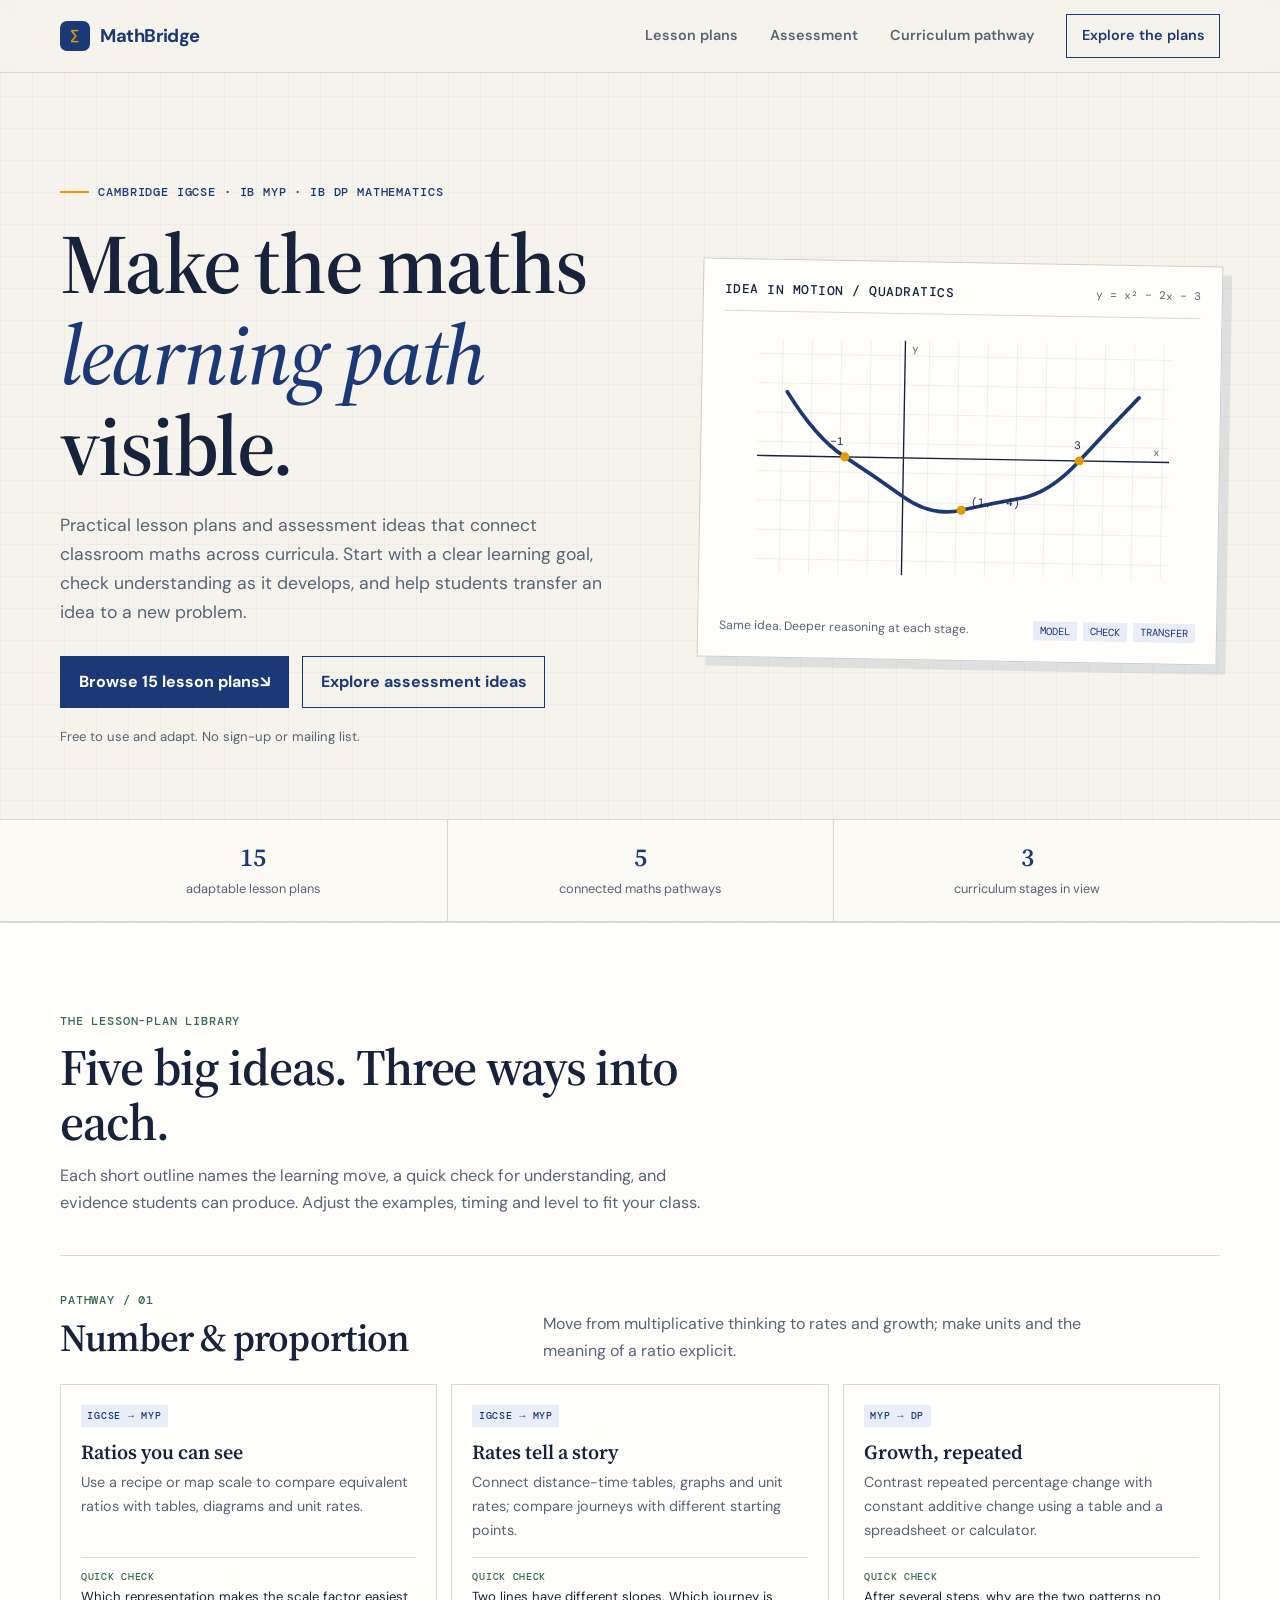
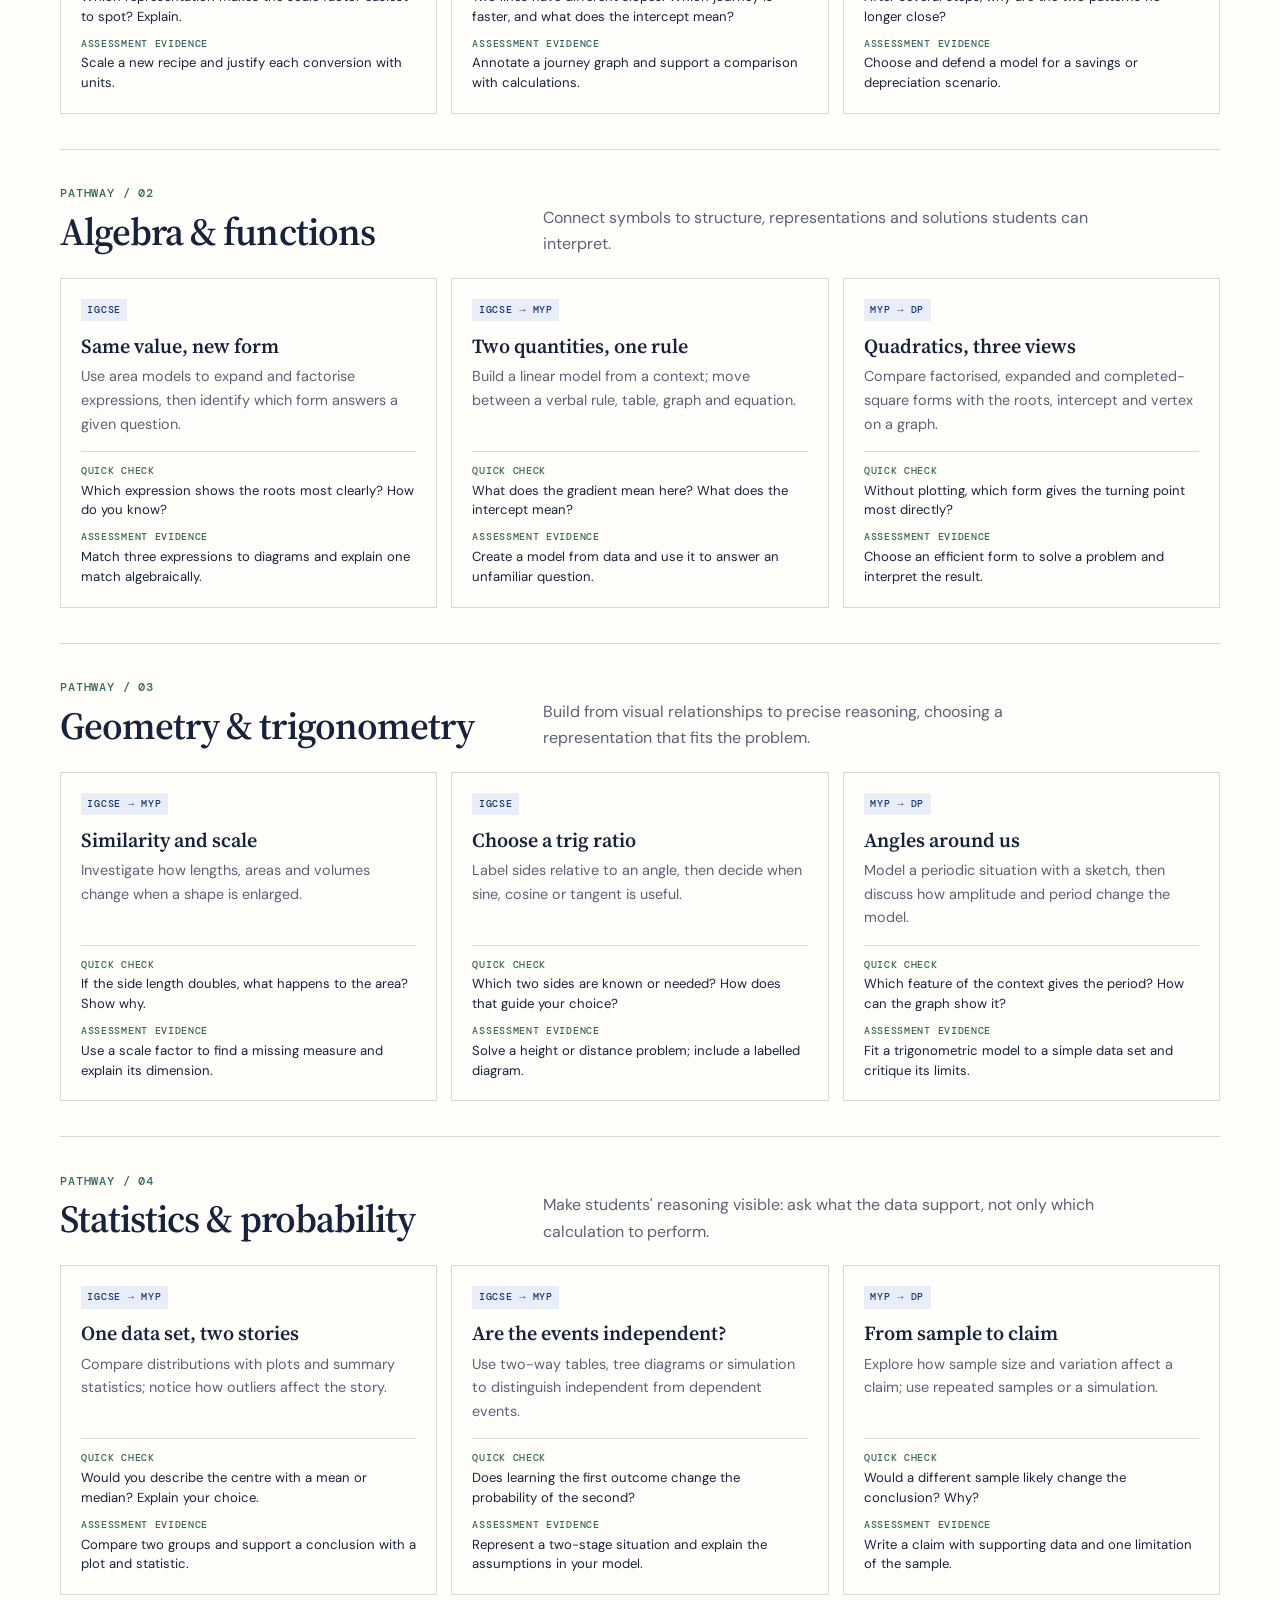
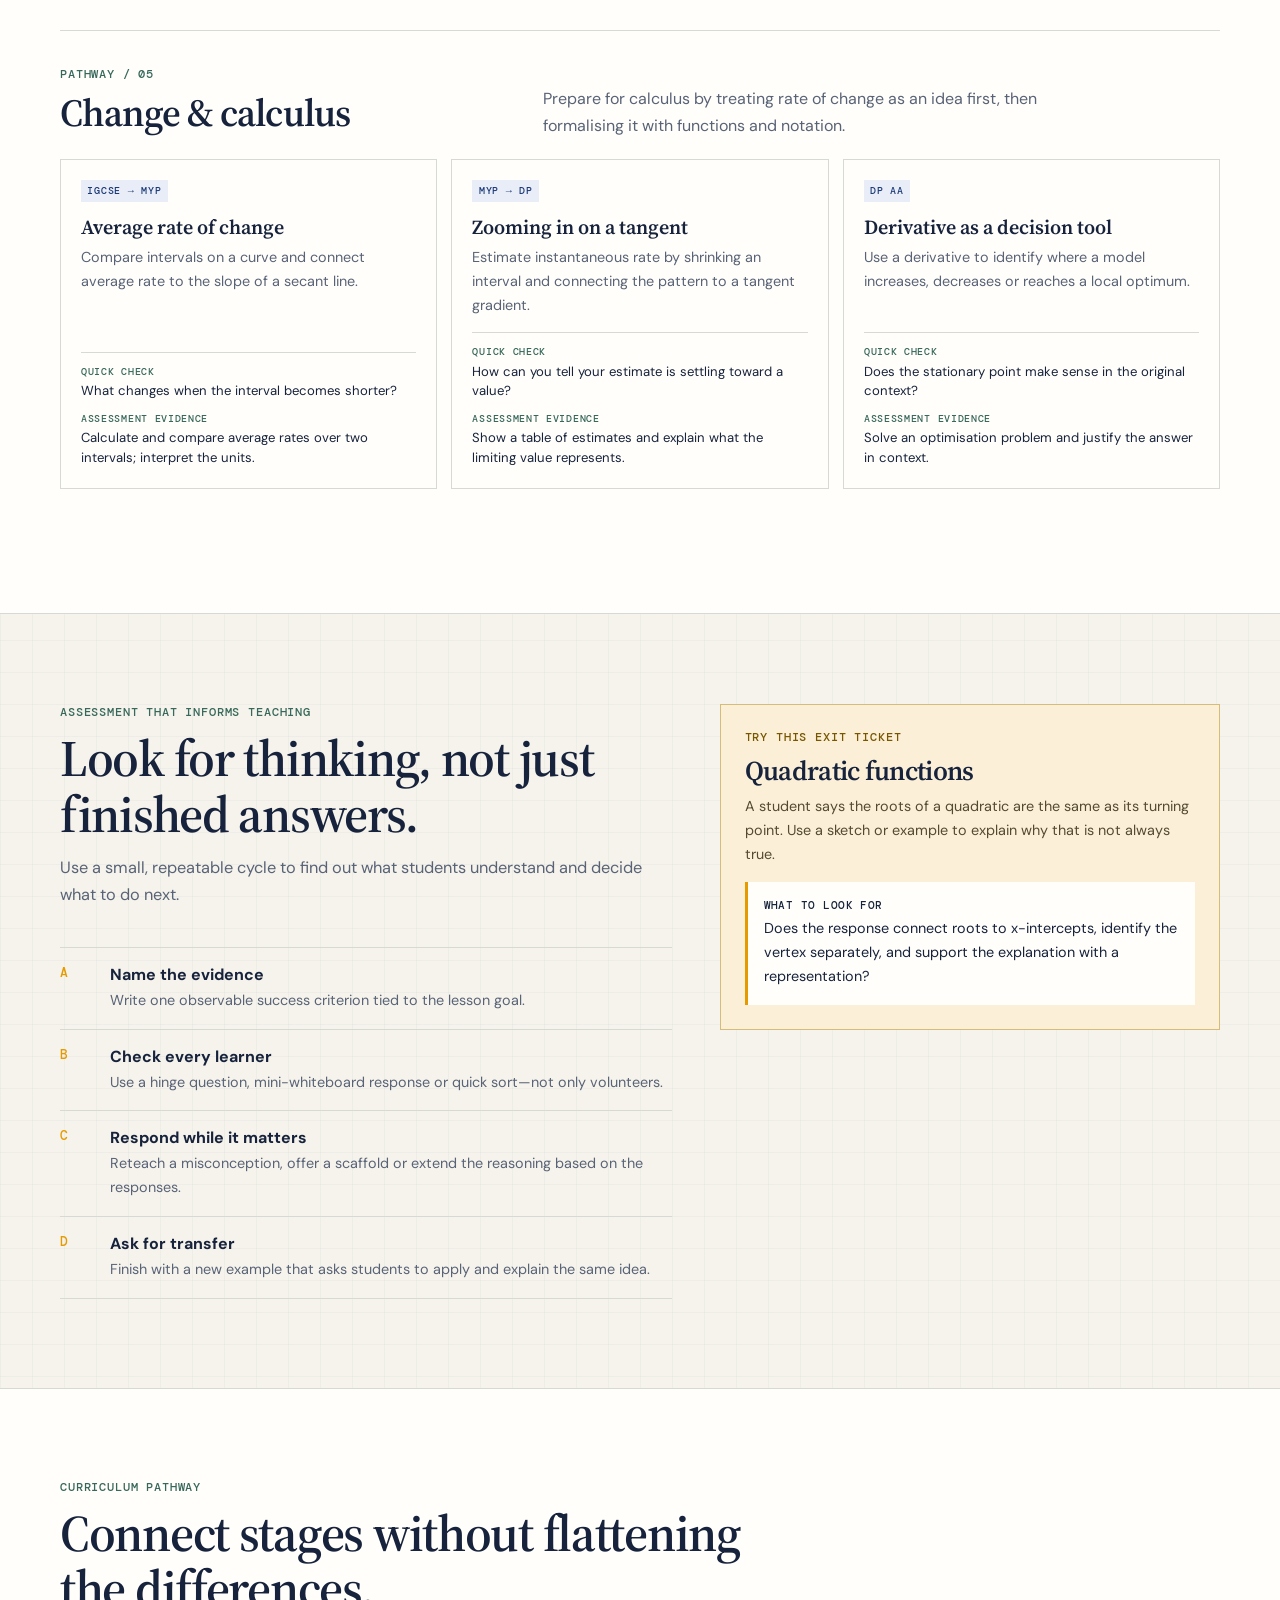
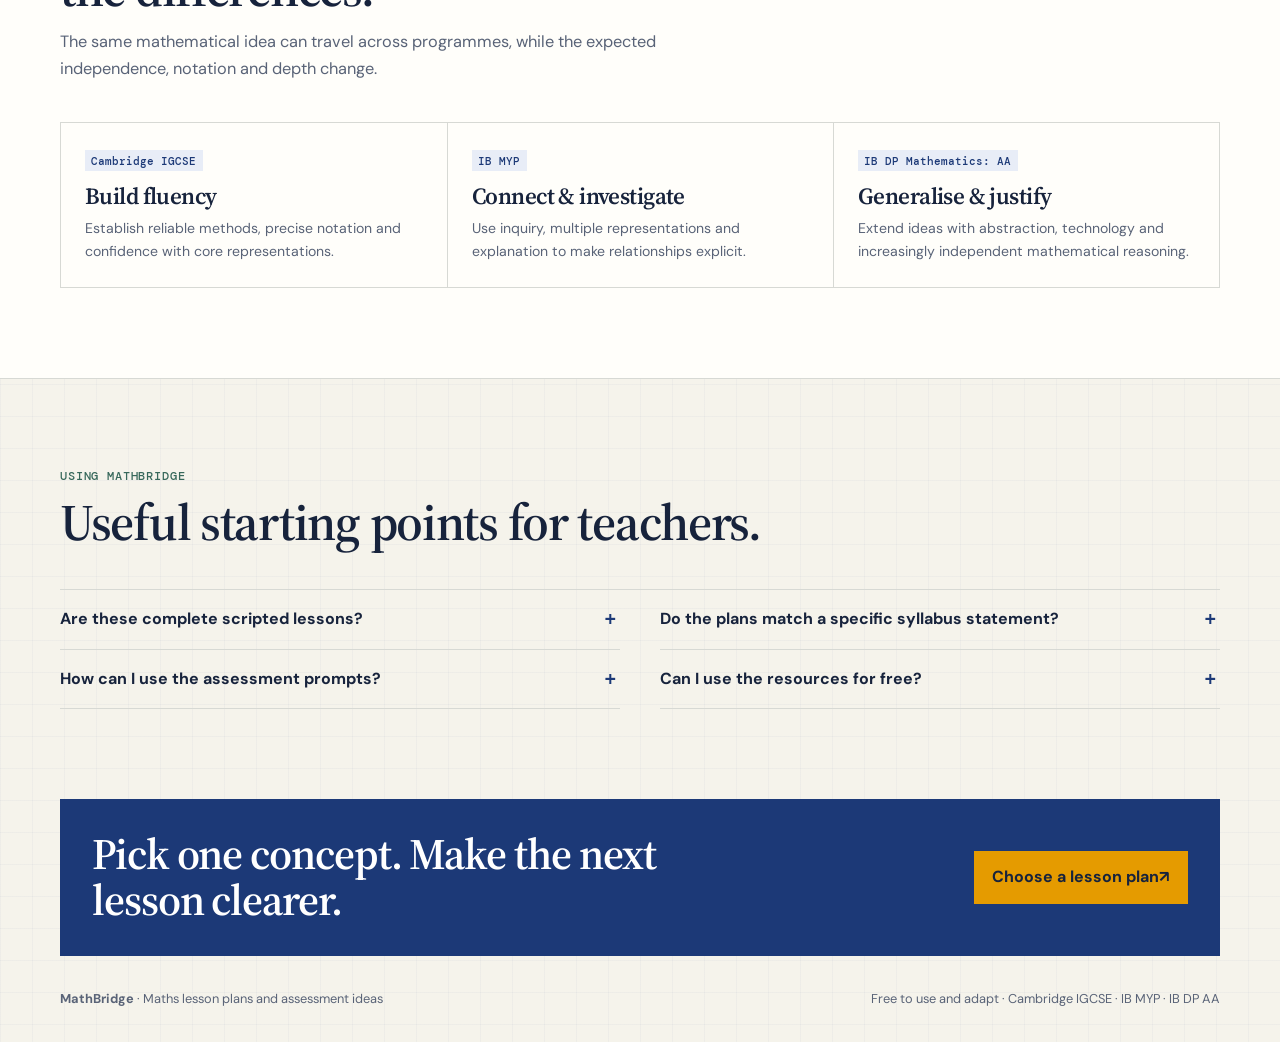
==== commit c075cbf6: "Build maths lesson planning and assessment site Co-authored-by: Copilot <223556219+Copilot@users.nor" ====
--- a/index.html
+++ b/index.html
@@ -1,1969 +1,451 @@
-<!-- Note 1: the doctype and lang attribute are the first two things a browser and a
-     screen reader check. `<!DOCTYPE html>` tells the browser to render in standards
-     mode (no quirks-mode fallbacks); `lang="en"` tells assistive tech which
-     pronunciation/hyphenation rules to use for the whole document. -->
 <!DOCTYPE html>
 <html lang="en">
 <head>
-<meta charset="UTF-8" />
-<!-- Note 2: this viewport meta tag is what makes the page "responsive" instead of a
-     zoomed-out desktop layout on phones. `width=device-width` matches the CSS
-     viewport to the physical screen width; `initial-scale=1` starts at 1:1 zoom. -->
-<meta name="viewport" content="width=device-width, initial-scale=1" />
-<title>Signal House — Marketing Agency for Growing Businesses | Free 20-Point Audit</title>
-<!-- Note 3: <meta name="description"> is what search engines usually show as the
-     snippet under a search result. It has no effect on rendering — it's read by
-     crawlers and social scrapers, not laid out on the page. -->
-<meta name="description" content="Signal House is a full-service marketing agency covering paid media, SEO, brand, and reporting. Get a free 20-point marketing audit — no obligation, no generic template." />
-<meta name="robots" content="index, follow" />
-<!-- Note 4: the canonical link tells search engines "this exact URL is the one
-     source of truth for this content," even if the same page is reachable through
-     several URLs (with/without trailing slash, query params, etc). It prevents
-     duplicate-content penalties. -->
-<link rel="canonical" href="https://www.signalhouse.example/" />
-
-<!-- Open Graph / social preview. Replace {OG_IMAGE_URL} with a real 1200x630 image before launch. -->
-<!-- Note 5: Open Graph (`og:*`) and Twitter Card (`twitter:*`) meta tags are a
-     separate, non-standard-HTML vocabulary that social platforms read when someone
-     pastes this URL into a chat or post. They control the preview card's title,
-     description, and image independently of the page's own <title> and content. -->
-<meta property="og:type" content="website" />
-<meta property="og:site_name" content="Signal House" />
-<meta property="og:title" content="Signal House — Marketing Agency for Growing Businesses" />
-<meta property="og:description" content="Paid media, SEO, brand, and reporting under one roof. Get a free 20-point marketing audit — no obligation." />
-<meta property="og:url" content="https://www.signalhouse.example/" />
-<meta property="og:image" content="https://www.signalhouse.example/{OG_IMAGE_URL}" />
-<meta property="og:locale" content="en_US" />
-<meta name="twitter:card" content="summary_large_image" />
-<meta name="twitter:title" content="Signal House — Marketing Agency for Growing Businesses" />
-<meta name="twitter:description" content="Paid media, SEO, brand, and reporting under one roof. Get a free 20-point marketing audit." />
-
-<meta name="theme-color" content="#101214" />
-<!-- Note 6: this favicon is a data: URI holding inline SVG markup instead of a
-     separate .ico/.png file request. It saves an HTTP round trip at the cost of
-     bloating the HTML slightly — a reasonable trade for a small, simple icon. -->
-<link rel="icon" href="data:image/svg+xml,%3Csvg xmlns='http://www.w3.org/2000/svg' viewBox='0 0 32 32'%3E%3Crect width='32' height='32' rx='7' fill='%23101214'/%3E%3Crect x='7' y='8' width='18' height='7' rx='1.5' fill='%23F2EFE9'/%3E%3Crect x='7' y='17' width='18' height='7' rx='1.5' fill='%23F2EFE9'/%3E%3Ccircle cx='23.5' cy='11.5' r='2' fill='%23E0272B'/%3E%3C/svg%3E" />
-
-<!-- Note 7: `rel="preconnect"` is a performance hint — it tells the browser to open
-     the DNS lookup + TLS handshake to fonts.googleapis.com / fonts.gstatic.com
-     *before* the CSS actually asks for a font file, so the real font request
-     doesn't have to wait for that setup cost. `crossorigin` is required on the
-     gstatic one because font files are fetched with CORS. -->
-<link rel="preconnect" href="https://fonts.googleapis.com" />
-<link rel="preconnect" href="https://fonts.gstatic.com" crossorigin />
-<link href="https://fonts.googleapis.com/css2?family=Big+Shoulders+Display:wght@600;700;800&family=Inter:wght@400;500;600;700&family=Space+Mono:wght@400;700&display=swap" rel="stylesheet" />
-
-<!-- Note 8: this is JSON-LD structured data — plain JSON describing the business,
-     site, and FAQ using schema.org's vocabulary, sitting inert inside a
-     <script type="application/ld+json"> tag (the browser never executes it as
-     JavaScript). Search engines parse it to build rich results like FAQ
-     accordions directly in search listings. The "@graph" array lets several
-     related entities (the business, the website, the FAQ) share one context. -->
+<meta charset="utf-8">
+<meta name="viewport" content="width=device-width, initial-scale=1">
+<title>MathBridge — Maths lesson plans and assessment ideas</title>
+<meta name="description" content="Explore adaptable maths lesson plans and practical assessment ideas that connect Cambridge IGCSE, IB MYP and IB Diploma Mathematics: Analysis &amp; Approaches.">
+<meta name="robots" content="index, follow">
+<link rel="canonical" href="https://jameswangjianbo-netizen.github.io/mathbridge-site/">
+<meta property="og:type" content="website">
+<meta property="og:site_name" content="MathBridge">
+<meta property="og:title" content="MathBridge — Maths lesson plans and assessment ideas">
+<meta property="og:description" content="15 adaptable lesson plans across five maths pathways, with formative checks and assessment tasks for teachers.">
+<meta property="og:url" content="https://jameswangjianbo-netizen.github.io/mathbridge-site/">
+<meta name="twitter:card" content="summary">
+<meta name="theme-color" content="#f5f3eb">
+<link rel="preconnect" href="https://fonts.googleapis.com">
+<link rel="preconnect" href="https://fonts.gstatic.com" crossorigin>
+<link href="https://fonts.googleapis.com/css2?family=DM+Mono:wght@400;500&family=DM+Sans:wght@400;500;600;700&family=Source+Serif+4:opsz,wght@8..60,500;8..60,600;8..60,700&display=swap" rel="stylesheet">
+<link rel="icon" href="data:image/svg+xml,%3Csvg xmlns='http://www.w3.org/2000/svg' viewBox='0 0 40 40'%3E%3Crect width='40' height='40' rx='8' fill='%231c3977'/%3E%3Cpath d='M8 29 17 10l6 13 4-8 6 14' fill='none' stroke='%23f2a900' stroke-width='3' stroke-linecap='round' stroke-linejoin='round'/%3E%3C/svg%3E">
 <script type="application/ld+json">
 {
   "@context": "https://schema.org",
-  "@graph": [
-    {
-      "@type": "ProfessionalService",
-      "name": "Signal House",
-      "url": "https://www.signalhouse.example/",
-      "email": "hello@signalhouse.example",
-      "description": "Signal House is a full-service marketing agency offering paid media, SEO and content, brand and creative, and marketing operations and reporting.",
-      "areaServed": "US",
-      "makesOffer": [
-        { "@type": "Offer", "itemOffered": { "@type": "Service", "name": "Paid Media & Performance" } },
-        { "@type": "Offer", "itemOffered": { "@type": "Service", "name": "SEO & Content" } },
-        { "@type": "Offer", "itemOffered": { "@type": "Service", "name": "Brand & Creative" } },
-        { "@type": "Offer", "itemOffered": { "@type": "Service", "name": "Marketing Ops & Reporting" } }
-      ]
-    },
-    {
-      "@type": "WebSite",
-      "name": "Signal House",
-      "url": "https://www.signalhouse.example/"
-    },
-    {
-      "@type": "FAQPage",
-      "mainEntity": [
-        {
-          "@type": "Question",
-          "name": "Is the marketing audit really free?",
-          "acceptedAnswer": { "@type": "Answer", "text": "Yes. There's no cost and no obligation to work with us afterward. We ask for your email so we can send the audit and follow up if you have questions." }
-        },
-        {
-          "@type": "Question",
-          "name": "How long is a typical engagement?",
-          "acceptedAnswer": { "@type": "Answer", "text": "We start with a 90-day plan, then move month-to-month. There's no multi-year lock-in — you can leave at the end of any month." }
-        },
-        {
-          "@type": "Question",
-          "name": "What size businesses do you work with?",
-          "acceptedAnswer": { "@type": "Answer", "text": "Mostly growing businesses that already have a product and some marketing spend in place. If you're pre-revenue or pre-launch, we're probably not the right fit yet." }
-        },
-        {
-          "@type": "Question",
-          "name": "Which industries do you work in?",
-          "acceptedAnswer": { "@type": "Answer", "text": "Mainly B2B services, e-commerce, and multi-location local brands, but the audit itself is useful for almost any industry with an existing online presence." }
-        },
-        {
-          "@type": "Question",
-          "name": "How do you report on results?",
-          "acceptedAnswer": { "@type": "Answer", "text": "A standing report on a fixed cadence, in plain language: what ran, what it cost, what it returned, and what changes next. No dashboard you have to learn to read yourself." }
-        },
-        {
-          "@type": "Question",
-          "name": "Do you require a long-term contract?",
-          "acceptedAnswer": { "@type": "Answer", "text": "No. After the initial 90-day plan, engagements run month-to-month." }
-        }
-      ]
-    }
-  ]
+  "@type": "WebSite",
+  "name": "MathBridge",
+  "url": "https://jameswangjianbo-netizen.github.io/mathbridge-site/",
+  "description": "Adaptable mathematics lesson plans and assessment ideas connecting Cambridge IGCSE, IB MYP and IB Diploma Mathematics: Analysis & Approaches."
 }
 </script>
-
 <style>
-/* ---------------------------------------------------------------
-   Design tokens — signal house: agency-as-signal-station
-   Note 9: these are CSS custom properties (informally "CSS variables"),
-   declared once on :root (the <html> element) so every rule on the page can
-   reference them with var(--name). Unlike Sass variables, these are live in
-   the browser — they can be read and overridden at runtime with JS or media
-   queries, and they cascade/inherit like any other CSS property.
----------------------------------------------------------------- */
 :root {
-  --paper:   #F7F5F1;
-  --surface: #ffffff;
-  --line:    #E5E1D8;
-
-  --ink:      #14171A;
-  --ink-soft: #383D42;
-  --body:     #52585E;
-  --muted:    #83898F;
-
-  --board:      #101214;
-  --board-line: #2B2F34;
-  --flap:       #F2EFE9;
-  --flap-dim:   #8A8F94;
-
-  --signal:      #E0272B;
-  --signal-dark: #B81F22;
-  --signal-tint: #FBE4E3;
-
-  --success: #1F7A5C;
-  --success-tint: #DFEFE8;
-  --danger:  #B81F22;
-
-  --radius:    10px;
-  --radius-lg: 16px;
-
-  --shadow-sm: 0 1px 2px rgba(20, 23, 26, .07);
-  --shadow-md: 0 12px 26px -14px rgba(20, 23, 26, .3);
-  --shadow-lg: 0 32px 64px -26px rgba(20, 23, 26, .42);
-
-  --gutter: clamp(1.25rem, 5vw, 2.5rem);
-  --section-y: clamp(4rem, 9vw, 7.5rem);
-
-  --nav-h: 68px;
-
-  --font-display: "Big Shoulders Display", "Arial Narrow", sans-serif;
-  --font-body: "Inter", -apple-system, BlinkMacSystemFont, "Segoe UI", sans-serif;
-  --font-mono: "Space Mono", ui-monospace, SFMono-Regular, Menlo, monospace;
-}
-
-/* ---------------------------------------------------------------
-   Base
----------------------------------------------------------------- */
-/* Note 10: the "universal box-sizing reset." By default the CSS box model adds
-   padding and border ON TOP OF the width/height you set (content-box), which
-   makes sizing math annoying. `border-box` folds padding and border INSIDE the
-   declared width/height instead, so `width: 100%; padding: 1rem;` behaves the
-   way most people intuitively expect. This is close to a universal best practice
-   in modern CSS. */
-*, *::before, *::after { box-sizing: border-box; }
-
-html {
-  /* Note 11: `scroll-behavior: smooth` makes browser-native anchor jumps
-     (clicking a `href="#section"` link) animate instead of snapping instantly.
-     It's overridden below for users who have `prefers-reduced-motion: reduce`
-     set, since sudden motion can trigger discomfort for some users. */
-  scroll-behavior: smooth;
-  /* Note 12: because the nav bar is `position: sticky` and sits on top of the
-     page, jumping straight to an anchor would tuck its heading underneath the
-     nav. `scroll-padding-top` tells the browser to stop that many pixels short
-     of the target when scrolling to an anchor — effectively an offset for
-     anchor scrolling, without any JavaScript. */
-  scroll-padding-top: calc(var(--nav-h) + 14px);
-  -webkit-text-size-adjust: 100%;
-}
-
+  color-scheme: light;
+  --paper: #f5f3eb;
+  --card: #fffefa;
+  --ink: #17233c;
+  --muted: #596377;
+  --line: #d7d9d4;
+  --blue: #1c3977;
+  --blue-soft: #e8edf7;
+  --orange: #e59b00;
+  --orange-soft: #fbf0d7;
+  --green: #37685b;
+  --green-soft: #e7f0e9;
+  --display: "Source Serif 4", Georgia, serif;
+  --body: "DM Sans", sans-serif;
+  --mono: "DM Mono", monospace;
+  --width: 1160px;
+}
+* { box-sizing: border-box; }
+html { scroll-behavior: smooth; scroll-padding-top: 6rem; }
 body {
   margin: 0;
-  font-family: var(--font-body);
-  font-size: 1rem;
-  line-height: 1.65;
-  color: var(--body);
-  background: var(--paper);
-  -webkit-font-smoothing: antialiased;
-}
-
-h1, h2, h3 { font-family: var(--font-display); color: var(--ink); line-height: 1; margin: 0; letter-spacing: -.01em; text-transform: uppercase; }
-p { margin: 0; }
-img { max-width: 100%; display: block; }
-a { color: inherit; text-decoration: none; }
-
-/* Note 13: `:focus-visible` (as opposed to plain `:focus`) only shows this outline
-   when the browser thinks the user is navigating by keyboard — so a mouse click
-   won't show a focus ring, but pressing Tab will. This keeps the page accessible
-   for keyboard users without adding a visual outline every time someone clicks a
-   button with a mouse. */
-:focus-visible {
-  outline: 2px solid var(--signal);
-  outline-offset: 3px;
-  border-radius: 4px;
-}
-
-/* Note 14: `.wrap` is the page's shared content-width container — used inside
-   every section so the max-width and side padding stay consistent everywhere.
-   `margin-inline: auto` centers it horizontally (the logical-property
-   equivalent of `margin-left/right: auto`, which also works correctly in
-   right-to-left languages). */
-.wrap {
-  width: 100%;
-  max-width: 1160px;
-  margin-inline: auto;
-  padding-inline: var(--gutter);
-}
-
-/* Note 15: a "skip link" is an accessibility pattern for keyboard and
-   screen-reader users — it's the very first focusable element on the page, sits
-   off-screen by default (`translate(-50%, -140%)`), and slides into view only
-   when it receives focus. It lets someone tabbing through the page jump straight
-   to <main id="main"> instead of tabbing through the entire nav on every page
-   load. */
-.skip-link {
-  position: absolute; left: 50%; top: 0;
-  transform: translate(-50%, -140%);
-  background: var(--ink); color: #fff;
-  padding: .7rem 1.2rem; border-radius: 0 0 8px 8px;
-  z-index: 200; font-weight: 600; font-size: .9rem;
-  transition: transform .2s ease;
-}
-.skip-link:focus { transform: translate(-50%, 0); }
-
-/* ---------------------------------------------------------------
-   Buttons
-   Note 16: `.btn` is applied to both a real <button> (in the form) and plain
-   <a> tags (the hero CTAs) — the class carries the visual styling while the
-   underlying element still keeps its native semantics and keyboard behavior
-   (a <button> submits a form on Enter/Space; an <a> navigates on Enter). Styling
-   by class rather than by element selector like `button {}` is what makes that
-   reuse possible.
----------------------------------------------------------------- */
-.btn {
-  display: inline-flex;
-  align-items: center;
-  justify-content: center;
-  gap: .55rem;
-  /* Note 17: `font: inherit` resets a <button>'s browser-default font (which is
-     normally the OS UI font, not the page's font-family) back to whatever font
-     the surrounding page is using, before the more specific font-* properties
-     below override individual pieces of it. */
-  font: inherit;
-  font-weight: 700;
-  font-size: .96rem;
-  letter-spacing: .01em;
-  padding: .95rem 1.6rem;
-  border: 1.5px solid var(--signal);
-  border-radius: var(--radius);
-  background: var(--signal);
-  color: #fff;
-  cursor: pointer;
-  box-shadow: var(--shadow-sm);
-  /* Note 18: listing specific properties here (rather than `transition: all`)
-     is a small performance and predictability win — the browser only has to
-     watch these four properties for changes, and properties you didn't intend
-     to animate (like `padding`) won't unexpectedly transition too. */
-  transition: transform .16s ease, box-shadow .16s ease, background-color .16s ease, border-color .16s ease;
-}
-.btn:hover  { background: var(--signal-dark); border-color: var(--signal-dark); transform: translateY(-2px); box-shadow: var(--shadow-md); }
-.btn:active { transform: translateY(0); }
-.btn[disabled] { opacity: .6; cursor: not-allowed; transform: none; box-shadow: none; }
-
-.btn--ghost {
-  background: transparent;
+  background-color: var(--paper);
+  background-image: linear-gradient(#1c397708 1px, transparent 1px), linear-gradient(90deg, #1c397708 1px, transparent 1px);
+  background-size: 32px 32px;
   color: var(--ink);
-  border-color: var(--ink);
-  box-shadow: none;
-}
-.btn--ghost:hover { background: var(--ink); color: #fff; }
-
-.btn--sm { padding: .6rem 1.2rem; font-size: .86rem; }
-
-.arrow { transition: transform .16s ease; }
-.btn:hover .arrow { transform: translateX(3px); }
-
-/* ---------------------------------------------------------------
-   Nav
-   Note 19: `position: sticky` keeps the nav pinned to `top: 0` once the page
-   scrolls past it, without leaving normal document flow the way
-   `position: fixed` would (fixed elements are pulled out of the layout
-   entirely and need manual space reserved for them). `z-index: 100` makes
-   sure it stacks above the page content it's now overlapping.
----------------------------------------------------------------- */
-.nav {
-  position: sticky;
-  top: 0;
-  z-index: 100;
-  /* Note 20: the background is a translucent color (`rgba(..., .88)`) combined
-     with `backdrop-filter: blur(...)` — this blurs and lightly saturates
-     whatever content is scrolling underneath the nav, a "frosted glass" effect.
-     The `-webkit-` prefix is still needed for Safari support. */
-  background: rgba(247, 245, 241, .88);
-  backdrop-filter: saturate(160%) blur(12px);
-  -webkit-backdrop-filter: saturate(160%) blur(12px);
-  border-bottom: 1px solid transparent;
-  transition: border-color .25s ease, box-shadow .25s ease;
-}
-/* Note 21: `.is-stuck` is a plain CSS class, not a pseudo-class — nothing in CSS
-   can detect "this sticky element has started sticking." The JS further down
-   (see Note ~60) toggles this class on scroll so the border/shadow only appear
-   once the page has actually scrolled, giving the nav definition against the
-   content beneath it. */
-.nav.is-stuck { border-bottom-color: var(--line); box-shadow: var(--shadow-sm); }
-
-.nav__inner {
-  height: var(--nav-h);
-  display: flex;
-  align-items: center;
-  justify-content: space-between;
-  gap: 1rem;
-}
-
-.logo {
-  display: inline-flex;
-  align-items: center;
-  gap: .6rem;
-  font-family: var(--font-display);
-  font-weight: 700;
-  font-size: 1.25rem;
-  letter-spacing: .01em;
-  text-transform: uppercase;
-  color: var(--ink);
-}
-.logo__mark {
-  flex: 0 0 auto;
-  position: relative;
-  width: 26px; height: 26px;
-  border-radius: 6px;
-  background: var(--board);
-  display: grid;
-  gap: 2px;
-  padding: 4px;
-}
-.logo__mark span { display: block; height: 5px; border-radius: 1px; background: var(--flap); }
-.logo__mark i {
-  position: absolute; top: 4px; right: 4px;
-  width: 5px; height: 5px; border-radius: 50%;
-  background: var(--signal);
-}
-
-.nav__links {
-  display: none;
-  align-items: center;
-  gap: .2rem;
-  list-style: none;
-  margin: 0; padding: 0;
-}
-.nav__links a {
-  display: block;
-  padding: .5rem .85rem;
-  border-radius: var(--radius);
-  font-size: .9rem;
-  font-weight: 600;
-  color: var(--body);
-  transition: color .15s ease, background-color .15s ease;
-}
-.nav__links a:hover { color: var(--ink); background: var(--surface); }
-.nav__links a.is-active { color: var(--signal); }
-
-.nav__cta { display: none; }
-
-.nav__toggle {
-  display: inline-flex;
-  flex-direction: column;
-  justify-content: center;
-  gap: 5px;
-  width: 42px; height: 42px;
-  padding: 0 10px;
-  border: 1.5px solid var(--ink);
-  border-radius: var(--radius);
-  background: var(--surface);
-  cursor: pointer;
-}
-.nav__toggle span {
-  display: block; height: 2px; width: 100%;
-  background: var(--ink); border-radius: 2px;
-  transition: transform .22s ease, opacity .18s ease;
-}
-/* Note 22: this is the classic "hamburger to X" animation, driven entirely by
-   the `aria-expanded` attribute that the JS toggles on the button (see the
-   mobile-menu script further down) — no separate JS-managed CSS class needed.
-   Styling directly off an ARIA state attribute keeps the accessibility state
-   and the visual state impossible to get out of sync with each other. The top
-   and bottom bars rotate 45°/-45° and slide to meet in the middle; the middle
-   bar fades out. */
-.nav__toggle[aria-expanded="true"] span:nth-child(1) { transform: translateY(7px) rotate(45deg); }
-.nav__toggle[aria-expanded="true"] span:nth-child(2) { opacity: 0; }
-.nav__toggle[aria-expanded="true"] span:nth-child(3) { transform: translateY(-7px) rotate(-45deg); }
-
-/* Note 23: animating `grid-template-rows` between `0fr` and `1fr` is a modern
-   trick for smoothly expanding/collapsing an element to its natural content
-   height. `height: auto` can't be transitioned by CSS at all, and hardcoding a
-   pixel max-height breaks if the content's length changes. A single-row,
-   single-column grid whose row-track is animated sidesteps both problems — the
-   child then needs `overflow: hidden` (below) so it doesn't visually peek out
-   while its allotted row is still shrinking. */
-.nav__mobile {
-  display: grid;
-  grid-template-rows: 0fr;
-  transition: grid-template-rows .28s ease;
-  border-top: 1px solid transparent;
-  background: rgba(247,245,241,.98);
-}
-.nav__mobile.is-open { grid-template-rows: 1fr; border-top-color: var(--line); }
-.nav__mobile > div { overflow: hidden; }
-.nav__mobile ul { list-style: none; margin: 0; padding: .5rem 0 1.1rem; }
-.nav__mobile a {
-  display: block;
-  padding: .85rem .2rem;
-  font-weight: 600;
-  color: var(--ink);
-  border-bottom: 1px solid var(--line);
-}
-.nav__mobile li:last-child a { border-bottom: 0; }
-
-/* Note 24: this is a "mobile-first" media query — the default (unqualified)
-   rules above are written for small screens, and `min-width: 900px` only adds
-   overrides once the viewport is wide enough for a horizontal nav bar to make
-   sense. Writing base styles for mobile and layering desktop overrides on top
-   generally produces less CSS than the reverse (desktop-first with
-   `max-width` overrides), since phones are the more constrained case. */
-@media (min-width: 900px) {
-  .nav__links, .nav__cta { display: flex; }
-  .nav__toggle, .nav__mobile { display: none; }
-}
-
-/* ---------------------------------------------------------------
-   Hero
-   Note 25: `padding-block` is a CSS logical property — it sets top+bottom
-   padding regardless of writing mode/direction (as opposed to physical
-   properties like `padding-top`/`padding-bottom`). For a left-to-right site
-   like this one it behaves identically to physical padding, but it's the more
-   future-proof choice if the site ever needs to support vertical or
-   right-to-left writing modes.
----------------------------------------------------------------- */
-.hero { padding-block: clamp(3rem, 8vw, 5rem) clamp(2rem, 6vw, 3rem); }
-
-.hero__head { max-width: 58ch; }
-
-.eyebrow {
-  display: inline-flex;
-  align-items: center;
-  gap: .55rem;
-  padding: .4rem .85rem .4rem .55rem;
-  border: 1px solid var(--line);
-  border-radius: 999px;
-  background: var(--surface);
-  box-shadow: var(--shadow-sm);
-  font-family: var(--font-mono);
-  font-size: .74rem;
-  font-weight: 700;
-  letter-spacing: .06em;
-  text-transform: uppercase;
-  color: var(--ink-soft);
-  margin-bottom: 1.6rem;
-}
-.eyebrow .dot {
-  width: 7px; height: 7px; border-radius: 50%;
-  background: var(--signal);
-  box-shadow: 0 0 0 4px var(--signal-tint);
-}
-
-/* Note 26: `clamp(MIN, PREFERRED, MAX)` is fluid typography in one line — the
-   font-size scales with the viewport (`8vw`, i.e. 8% of viewport width) between
-   a floor of `2.8rem` and a ceiling of `5.4rem`. Without `clamp()`, achieving
-   this would take a `font-size` set in a `vw` unit plus a `@media` query at
-   both ends of the range just to stop it growing or shrinking too far. */
-.hero h1 {
-  font-size: clamp(2.8rem, 8vw, 5.4rem);
-  font-weight: 700;
-  line-height: .96;
-  letter-spacing: -.01em;
-  margin-bottom: 1.5rem;
-}
-.hero h1 .hl { color: var(--signal); }
-
-.hero__sub {
-  font-family: var(--font-body);
-  text-transform: none;
-  font-size: clamp(1.05rem, .98rem + .5vw, 1.22rem);
-  max-width: 46ch;
-  color: var(--body);
-  margin-bottom: 2.1rem;
-}
-
-.hero__actions {
-  display: flex;
-  flex-wrap: wrap;
-  gap: .85rem;
-  margin-bottom: clamp(2.5rem, 6vw, 3.5rem);
-}
-
-/* Signature element: the results board (split-flap display) */
-.board {
-  background: var(--board);
-  border-radius: var(--radius-lg);
-  box-shadow: var(--shadow-lg);
-  padding: clamp(1.5rem, 4vw, 2.25rem);
-}
-.board__top {
-  display: flex; align-items: baseline; justify-content: space-between;
-  gap: 1rem; margin-bottom: 1.5rem;
-  font-family: var(--font-mono); color: var(--flap-dim); font-size: .76rem;
-  letter-spacing: .08em; text-transform: uppercase;
-}
-.board__top strong { color: var(--flap); }
-
-/* Note 27: this is the "background peeking through gaps" trick for drawing grid
-   lines without extra border elements. `gap: 1px` leaves 1px seams between grid
-   cells, and because the grid's own `background` is set to `--board-line`
-   (dark), that color shows through every seam — giving the appearance of thin
-   dividing lines between tiles for free, and they automatically follow
-   whatever column count the responsive `grid-template-columns` below sets. */
-.board__grid {
-  display: grid;
-  grid-template-columns: repeat(2, 1fr);
-  gap: 1px;
-  background: var(--board-line);
-  border: 1px solid var(--board-line);
-  border-radius: 8px;
-  overflow: hidden;
-}
-@media (min-width: 700px) { .board__grid { grid-template-columns: repeat(4, 1fr); } }
-
-.tile {
-  background: var(--board);
-  padding: 1.5rem 1rem;
-  position: relative;
-}
-.tile::after {
-  content: "";
-  position: absolute; left: 0; right: 0; top: 50%;
-  height: 1px; background: rgba(242,239,233,.14);
-}
-.tile__num {
-  font-family: var(--font-mono);
-  font-weight: 700;
-  font-size: clamp(1.7rem, 4vw, 2.3rem);
-  color: var(--flap);
-  letter-spacing: -.01em;
-  line-height: 1;
-}
-.tile__label {
-  margin-top: .6rem;
-  font-family: var(--font-mono);
-  font-size: .68rem;
-  font-weight: 400;
-  letter-spacing: .05em;
-  text-transform: uppercase;
-  color: var(--flap-dim);
-}
-
-.board__note {
-  margin-top: 1.1rem;
-  font-family: var(--font-mono);
-  font-size: .7rem;
-  color: var(--flap-dim);
-}
-
-/* Note 28: `@keyframes flip` defines the animation's motion (squashed and
-   transparent → full height and opaque); the four rules above it apply that
-   same keyframe to each tile's number with a slightly later `animation-delay`
-   per tile (0.08s, 0.16s, 0.24s...), using `:nth-child()` to target them
-   individually. The result reads as a staggered cascade rather than four tiles
-   flipping in perfect unison — this only fires once `.reveal` gains the
-   `is-visible` class from the scroll-triggered IntersectionObserver in the
-   script below. `both` on the animation shorthand keeps the element in its
-   `to {}` end state after the animation finishes, instead of snapping back. */
-.reveal .tile__num { animation: flip .5s ease both; }
-.reveal .tile:nth-child(2) .tile__num { animation-delay: .08s; }
-.reveal .tile:nth-child(3) .tile__num { animation-delay: .16s; }
-.reveal .tile:nth-child(4) .tile__num { animation-delay: .24s; }
-@keyframes flip { from { transform: scaleY(.4); opacity: 0; } to { transform: scaleY(1); opacity: 1; } }
-
-/* ---------------------------------------------------------------
-   Section furniture
----------------------------------------------------------------- */
-.section { padding-block: var(--section-y); }
-.section--alt { background: var(--surface); border-block: 1px solid var(--line); }
-
-.section__head { max-width: 640px; margin-bottom: clamp(2.25rem, 5vw, 3.25rem); }
-.section__head.is-centered { margin-inline: auto; text-align: center; }
-
-.kicker {
-  display: inline-flex;
-  align-items: center;
-  gap: .5rem;
-  font-family: var(--font-mono);
-  font-size: .76rem;
-  font-weight: 700;
-  letter-spacing: .1em;
-  text-transform: uppercase;
-  color: var(--signal);
-  margin-bottom: 1rem;
-}
-/* Note 29: `::before` generates a small pseudo-element inside `.kicker` purely
-   for decoration (the short colored dash before the label) without needing an
-   extra empty <span> in the HTML. `content: ""` is required for the
-   pseudo-element to render at all — an empty string is enough since this one
-   only needs its box, not any text. */
-.kicker::before { content: ""; width: 20px; height: 1.5px; background: var(--signal); display: inline-block; }
-.section__head.is-centered .kicker::before { display: none; }
-
-.section__head h2 {
-  font-size: clamp(2.1rem, 1.6rem + 2.2vw, 3.1rem);
-  font-weight: 700;
-  margin-bottom: .9rem;
-}
-.section__head p {
-  font-family: var(--font-body);
-  text-transform: none;
-  font-size: 1.05rem; color: var(--body);
-}
-
-/* ---------------------------------------------------------------
-   Services (channels)
-   Note 30: single-column by default, two columns from 700px up — the same
-   mobile-first pattern as the nav earlier. Using `grid-template-columns: 1fr`
-   rather than omitting the rule keeps the intent explicit and makes the
-   later override read as a clear addition of columns, not a mysterious layout
-   shift.
----------------------------------------------------------------- */
-.cards {
-  display: grid;
-  grid-template-columns: 1fr;
-  gap: clamp(1rem, 2.4vw, 1.5rem);
-}
-@media (min-width: 700px)  { .cards { grid-template-columns: repeat(2, 1fr); } }
-
-.card {
-  display: flex;
-  flex-direction: column;
-  padding: clamp(1.6rem, 3vw, 2.1rem);
-  background: var(--paper);
-  border: 1px solid var(--line);
-  border-radius: var(--radius-lg);
-  box-shadow: var(--shadow-sm);
-  transition: transform .22s ease, box-shadow .22s ease, border-color .22s ease;
-}
-.card:hover {
-  transform: translateY(-5px);
-  box-shadow: var(--shadow-md);
-  border-color: #d7d2c5;
-}
-
-.card__head {
-  display: flex; align-items: center; justify-content: space-between;
-  margin-bottom: 1rem;
-}
-.card__ch {
-  font-family: var(--font-mono);
-  font-size: .7rem;
-  font-weight: 700;
-  letter-spacing: .06em;
-  color: #fff;
-  background: var(--ink);
-  padding: .3rem .6rem;
-  border-radius: 999px;
-}
-.card h3 {
-  font-size: 1.35rem;
-  font-weight: 700;
-  margin-bottom: .8rem;
-  text-transform: none;
-  letter-spacing: -.01em;
-}
-.card p.desc {
-  font-size: .97rem;
-  line-height: 1.62;
-  color: var(--ink-soft);
-  text-transform: none;
-}
-
-/* ---------------------------------------------------------------
-   Process (genuinely sequential)
-   Note 31: same "background shows through the gap" hairline trick used for
-   `.board__grid` earlier (Note 27) — one technique, reused wherever a grid
-   needs thin dividing lines between its cells.
----------------------------------------------------------------- */
-.process {
-  display: grid;
-  grid-template-columns: 1fr;
-  gap: 1px;
-  background: var(--line);
-  border: 1px solid var(--line);
-  border-radius: var(--radius-lg);
-  overflow: hidden;
-}
-@media (min-width: 860px) { .process { grid-template-columns: repeat(4, 1fr); } }
-
-.process__step {
-  background: var(--surface);
-  padding: clamp(1.6rem, 3vw, 2rem);
-}
-.process__num {
-  font-family: var(--font-mono);
-  font-size: .85rem;
-  font-weight: 700;
-  color: var(--signal);
-  margin-bottom: 1.25rem;
-}
-.process__step h3 {
-  font-size: 1.2rem;
-  text-transform: none;
-  letter-spacing: -.01em;
-  margin-bottom: .7rem;
-}
-.process__step p {
-  font-size: .93rem;
-  text-transform: none;
-  color: var(--body);
-}
-
-/* ---------------------------------------------------------------
-   Engagement example (proof, honestly framed)
----------------------------------------------------------------- */
-.example {
-  background: var(--paper);
-  border: 1px solid var(--line);
-  border-radius: var(--radius-lg);
-  padding: clamp(1.75rem, 4vw, 2.75rem);
-}
-.example__tag {
-  display: inline-block;
-  font-family: var(--font-mono);
-  font-size: .7rem;
-  font-weight: 700;
-  letter-spacing: .06em;
-  text-transform: uppercase;
-  color: var(--muted);
-  border: 1px solid var(--line);
-  border-radius: 999px;
-  padding: .3rem .7rem;
-  margin-bottom: 1.25rem;
-}
-.example__grid {
-  display: grid;
-  gap: 1.5rem;
-  grid-template-columns: 1fr;
-}
-@media (min-width: 760px) { .example__grid { grid-template-columns: repeat(3, 1fr); } }
-.example__col h4 {
-  font-family: var(--font-mono);
-  font-size: .74rem;
-  font-weight: 700;
-  letter-spacing: .05em;
-  text-transform: uppercase;
-  color: var(--signal);
-  margin-bottom: .6rem;
-}
-.example__col p { font-size: .95rem; color: var(--ink-soft); }
-
-/* ---------------------------------------------------------------
-   Lead magnet — free audit
----------------------------------------------------------------- */
-.pack {
-  display: grid;
-  gap: clamp(2rem, 5vw, 3.5rem);
-  align-items: center;
-}
-@media (min-width: 940px) { .pack { grid-template-columns: .95fr 1.05fr; } }
-
-.pack__list { list-style: none; margin: 1.75rem 0 2rem; padding: 0; display: grid; gap: .9rem; }
-.pack__list li { display: flex; gap: .75rem; align-items: flex-start; font-size: .97rem; color: var(--ink-soft); }
-.pack__list svg { flex: 0 0 auto; margin-top: .28rem; color: var(--signal); }
-
-.pack__note { font-size: .85rem; color: var(--muted); margin-top: 1.25rem; }
-
-.scorecard {
-  position: relative;
-  background: var(--board);
-  border-radius: var(--radius-lg);
-  box-shadow: var(--shadow-lg);
-  padding: clamp(1.5rem, 4vw, 2rem);
-  overflow: hidden;
-  color: var(--flap);
-}
-.scorecard__bar { display: flex; align-items: center; justify-content: space-between; margin-bottom: 1.25rem; }
-.scorecard__tag {
-  font-family: var(--font-mono); font-size: .7rem; font-weight: 700;
-  letter-spacing: .05em; text-transform: uppercase; color: var(--board);
-  background: var(--flap); padding: .3rem .6rem; border-radius: 999px;
-}
-.scorecard__meta { font-family: var(--font-mono); font-size: .72rem; color: var(--flap-dim); }
-
-.scorecard__row {
-  display: flex; align-items: center; justify-content: space-between; gap: 1rem;
-  padding: .7rem 0; border-top: 1px dashed var(--board-line);
-  font-family: var(--font-mono); font-size: .84rem;
-}
-.scorecard__row span:first-child { color: var(--flap); }
-.status { font-size: .68rem; font-weight: 700; letter-spacing: .04em; padding: .22rem .55rem; border-radius: 999px; }
-.status--ok   { background: var(--success-tint); color: var(--success); }
-.status--warn { background: #FBE9D2; color: #8A5A16; }
-.status--risk { background: var(--signal-tint); color: var(--signal-dark); }
-
-/* Note 32: `.scorecard__fade` is an absolutely-positioned overlay pinned to the
-   bottom of the card. Its `linear-gradient` goes from fully transparent
-   (`rgba(16,18,20,0)`) at the top to the card's solid background color at 78%
-   down, which visually fades the checklist rows underneath it into the
-   background — a common "there's more content below, but we're teasing it"
-   pattern, done with pure CSS instead of clipping/hiding real DOM content. */
-.scorecard__fade {
-  position: absolute; left: 0; right: 0; bottom: 0; height: 6.5rem;
-  background: linear-gradient(180deg, rgba(16,18,20,0) 0%, var(--board) 78%);
-  display: flex; align-items: flex-end; justify-content: center;
-  padding-bottom: 1.1rem;
-}
-.scorecard__fade span {
-  font-family: var(--font-mono); font-size: .76rem; font-weight: 700;
-  color: var(--board); background: var(--flap);
-  padding: .5rem 1rem; border-radius: 999px;
-}
-
-/* ---------------------------------------------------------------
-   FAQ
-   Note 33: this entire accordion is built on the native HTML
-   <details>/<summary> elements (see the markup further down) — no JavaScript
-   at all. The browser handles opening/closing, keyboard support (Enter/Space
-   on the summary), and exposes an `[open]` attribute the moment a panel is
-   expanded, which is exactly what the `details[open]` selectors below hook
-   into to restyle the border and rotate the plus icon into a minus.
----------------------------------------------------------------- */
-.faq { display: grid; gap: .8rem; max-width: 780px; }
-.faq details {
-  background: var(--surface);
-  border: 1px solid var(--line);
-  border-radius: var(--radius);
-  padding: 1.1rem 1.3rem;
-}
-.faq details[open] { border-color: var(--signal); }
-.faq summary {
-  cursor: pointer;
-  list-style: none;
-  display: flex;
-  align-items: center;
-  justify-content: space-between;
-  gap: 1rem;
-  font-weight: 700;
-  color: var(--ink);
-  font-size: 1rem;
-  text-transform: none;
-  font-family: var(--font-body);
-}
-/* Note 34: browsers draw a default disclosure triangle marker on <summary> —
-   Chrome/Safari's is a `::-webkit-details-marker` pseudo-element, Firefox's is
-   a `list-style` marker (handled by `list-style: none` above). Hiding both
-   lets the hand-built `.plus` circle (below) be the only visible toggle icon,
-   so the same affordance looks identical across browsers. */
-.faq summary::-webkit-details-marker { display: none; }
-.faq summary .plus {
-  flex: 0 0 auto;
-  width: 22px; height: 22px;
-  border: 1.5px solid var(--ink);
-  border-radius: 50%;
-  display: grid; place-items: center;
-  position: relative;
-}
-/* Note 35: the plus icon itself is two overlapping pseudo-element bars — a
-   fixed horizontal one (`::before`) and a vertical one (`::after`) that gets
-   rotated 90° and scaled to zero height when the details element is open,
-   which visually erases the vertical stroke and leaves only the horizontal
-   one — turning a "+" into a "−" with a single animated transform, no icon
-   swap or extra markup needed. */
-.faq summary .plus::before, .faq summary .plus::after {
-  content: ""; position: absolute; background: var(--ink);
-}
-.faq summary .plus::before { width: 9px; height: 1.5px; }
-.faq summary .plus::after { width: 1.5px; height: 9px; transition: transform .18s ease; }
-.faq details[open] summary .plus::after { transform: rotate(90deg) scaleY(0); }
-.faq p.a { margin-top: .85rem; font-size: .95rem; color: var(--body); padding-left: calc(22px + 1rem); }
-
-/* ---------------------------------------------------------------
-   Contact
----------------------------------------------------------------- */
-.contact__grid {
-  display: grid;
-  gap: clamp(2rem, 5vw, 3.5rem);
-  align-items: start;
-}
-@media (min-width: 900px) { .contact__grid { grid-template-columns: .85fr 1.15fr; } }
-
-.contact__aside h2 { font-size: clamp(2.1rem, 1.6rem + 2.2vw, 3.1rem); margin-bottom: .9rem; }
-.contact__aside p { font-size: 1.05rem; margin-bottom: 2rem; text-transform: none; }
-
-.checklist { list-style: none; margin: 0; padding: 0; display: grid; gap: .9rem; }
-.checklist li { display: flex; gap: .75rem; align-items: flex-start; font-size: .97rem; color: var(--ink-soft); }
-.checklist svg { flex: 0 0 auto; margin-top: .28rem; color: var(--signal); }
-
-.form {
-  background: var(--surface);
-  border: 1px solid var(--line);
-  border-radius: var(--radius-lg);
-  box-shadow: var(--shadow-md);
-  padding: clamp(1.5rem, 4vw, 2.5rem);
-}
-
-.field { margin-bottom: 1.15rem; }
-.field label {
-  display: block;
-  font-family: var(--font-mono);
-  font-size: .78rem;
-  font-weight: 700;
-  color: var(--ink);
-  margin-bottom: .5rem;
-  letter-spacing: .01em;
-  text-transform: uppercase;
-}
-.field label .opt { font-weight: 400; text-transform: none; color: var(--muted); }
-
-.field input,
-.field textarea {
-  width: 100%;
-  font: inherit;
-  font-size: 1rem;
-  color: var(--ink);
-  padding: .82rem .95rem;
-  background: var(--paper);
-  border: 1px solid var(--line);
-  border-radius: var(--radius);
-  transition: border-color .16s ease, box-shadow .16s ease, background-color .16s ease;
-}
-.field textarea { resize: vertical; min-height: 120px; line-height: 1.6; }
-.field input::placeholder,
-.field textarea::placeholder { color: #A6ABA1; }
-
-.field input:hover, .field textarea:hover { border-color: #c9c4b6; }
-/* Note 36: `outline: none` removes the browser's default focus ring, but only
-   because it's immediately replaced with an equivalent `box-shadow` — a rule
-   that removes focus styling without substituting something visible would be
-   an accessibility regression for keyboard users. */
-.field input:focus, .field textarea:focus {
-  outline: none;
-  background: var(--surface);
-  border-color: var(--signal);
-  box-shadow: 0 0 0 4px var(--signal-tint);
-}
-/* Note 37: `[aria-invalid="true"]` is an attribute selector matching the ARIA
-   state the JS sets on a field once validation fails (see `setFieldError` in
-   the script below). Styling off the same attribute that screen readers use
-   to announce "invalid entry" means the visual error state and the
-   accessibility error state can never drift apart — there's only one source
-   of truth for "is this field invalid," not a separate CSS class to keep in
-   sync. */
-.field input[aria-invalid="true"],
-.field textarea[aria-invalid="true"] {
-  border-color: var(--danger);
-  background: #FCEEED;
-}
-.field input[aria-invalid="true"]:focus,
-.field textarea[aria-invalid="true"]:focus { box-shadow: 0 0 0 4px #F6D6D3; }
-
-.error {
-  display: block;
-  min-height: 0;
-  font-size: .82rem;
-  font-weight: 500;
-  color: var(--danger);
-  margin-top: .4rem;
-}
-/* Note 38: `:empty` matches an element with no children — including no text
-   content. Each `.error` span starts empty in the markup and only gets text
-   inserted by the JS when validation fails, so this rule collapses the
-   reserved margin above it until there's actually a message to show,
-   preventing an empty gap under every field by default. */
-.error:empty { margin-top: 0; }
-
-.field--row { display: grid; gap: 1.15rem; }
-@media (min-width: 560px) { .field--row { grid-template-columns: 1fr 1fr; } }
-.field--row .field { margin-bottom: 0; }
-
-.form__foot {
-  display: flex;
-  flex-wrap: wrap;
-  align-items: center;
-  gap: 1rem;
-  margin-top: 1.6rem;
-}
-.form__foot .btn { flex: 1 1 auto; min-width: 190px; }
-.form__note { font-size: .82rem; color: var(--muted); flex: 1 1 190px; }
-
-/* Note 39: a loading spinner made from one bordered circle — three sides use a
-   translucent white border and the fourth (`border-top-color: #fff`) is fully
-   opaque, so the circle reads as having one bright segment. `animation: spin`
-   rotates the whole element continuously (`infinite`, `linear` so the speed
-   never eases), which makes that bright segment appear to sweep around
-   forever — a full spinner from a single `<span>` and no image or SVG. */
-.spinner {
-  width: 15px; height: 15px;
-  border: 2px solid rgba(255,255,255,.45);
-  border-top-color: #fff;
-  border-radius: 50%;
-  animation: spin .7s linear infinite;
-}
-@keyframes spin { to { transform: rotate(360deg); } }
-
-.status-msg {
-  margin-top: 1.15rem;
-  padding: .95rem 1.1rem;
-  border-radius: var(--radius);
-  font-size: .93rem;
-  font-weight: 500;
-  border: 1px solid transparent;
-}
-/* Note 40: same `:empty` pattern as `.error` (Note 38) — the JS's `setStatus()`
-   helper writes text into this element and swaps its class, but when there's
-   no message yet (`textContent = ""`), `:empty` hides the whole padded,
-   bordered box instead of showing an empty colored bar. */
-.status-msg:empty { display: none; }
-.status-msg--ok  { background: var(--success-tint); border-color: #bfe0d2; color: var(--success); }
-.status-msg--err { background: #FCEEED; border-color: #f0bfba; color: var(--danger); }
-
-.form__success { text-align: center; padding: clamp(1.5rem, 5vw, 2.75rem) 0; }
-.form__success .tick {
-  width: 58px; height: 58px;
-  margin: 0 auto 1.25rem;
-  display: grid; place-items: center;
-  border-radius: 50%;
-  background: var(--success-tint);
-  color: var(--success);
-}
-.form__success h3 { font-size: 1.3rem; text-transform: none; margin-bottom: .6rem; }
-.form__success p { text-transform: none; }
-
-/* ---------------------------------------------------------------
-   Footer
----------------------------------------------------------------- */
-.footer { background: var(--ink); color: #9CA3A9; padding-block: clamp(2.25rem, 6vw, 3rem); }
-.footer__inner { display: flex; flex-wrap: wrap; gap: 1.5rem; align-items: center; justify-content: space-between; }
-.footer .logo { color: #fff; }
-.footer nav { display: flex; flex-wrap: wrap; gap: 1.5rem; font-size: .92rem; font-weight: 600; }
-.footer nav a:hover { color: #fff; }
-.footer__legal {
-  font-family: var(--font-body); text-transform: none;
-  font-size: .8rem; color: #6D7379; width: 100%;
-  margin-top: 1.75rem; padding-top: 1.75rem; border-top: 1px solid #2A2E33; line-height: 1.7;
-}
-
-/* ---------------------------------------------------------------
-   Reveal on scroll
-   Note 41: `.reveal` elements start invisible and shifted down 16px; the
-   `.is-visible` class (added by an IntersectionObserver in the script below,
-   once each element scrolls into view) transitions both properties back to
-   their natural state. `cubic-bezier(.22,1,.36,1)` is a custom easing curve —
-   it overshoots slightly past its end value before settling, which reads as a
-   little more "alive" than a plain ease-out.
----------------------------------------------------------------- */
-.reveal { opacity: 0; transform: translateY(16px); transition: opacity .55s ease, transform .55s cubic-bezier(.22,1,.36,1); }
-.reveal.is-visible { opacity: 1; transform: none; }
-
-/* Note 42: `prefers-reduced-motion` is an operating-system-level accessibility
-   setting some users enable because animation can cause discomfort, distraction,
-   or in some cases vestibular symptoms. This block doesn't try to delete every
-   transition/animation individually — instead it universally clamps every
-   animation and transition's duration to near-zero with `!important`, which
-   is a robust way to respect the preference without having to remember to
-   update this query every time a new animation gets added elsewhere in the
-   stylesheet. `.reveal` also gets set to its final visible state outright, so
-   reduced-motion users don't get content that's stuck invisible waiting on a
-   transition that no longer meaningfully runs.
----------------------------------------------------------------- */
+  font: 16px/1.65 var(--body);
+}
+a { color: inherit; }
+a:focus-visible, summary:focus-visible { outline: 3px solid var(--orange); outline-offset: 4px; }
+img, svg { max-width: 100%; }
+.wrap { width: min(var(--width), calc(100% - 48px)); margin-inline: auto; }
+.skip { position: absolute; top: -5rem; left: 1rem; z-index: 20; padding: .7rem 1rem; background: var(--ink); color: white; }
+.skip:focus { top: 1rem; }
+.site-header { position: sticky; top: 0; z-index: 10; border-bottom: 1px solid var(--line); background: #f5f3ebed; backdrop-filter: blur(12px); }
+.nav { min-height: 72px; display: flex; align-items: center; justify-content: space-between; gap: 2rem; }
+.brand { display: inline-flex; align-items: center; gap: .65rem; color: var(--blue); font-weight: 700; text-decoration: none; letter-spacing: -.03em; }
+.brand-mark { width: 30px; height: 30px; display: grid; place-items: center; border-radius: 7px; color: var(--orange); background: var(--blue); font: 500 1rem var(--mono); }
+.brand-name { font-size: 1.15rem; }
+.nav-links { display: flex; align-items: center; gap: clamp(1rem, 3vw, 2rem); }
+.nav-links a { color: var(--muted); font-size: .9rem; font-weight: 600; text-decoration: none; }
+.nav-links a:hover { color: var(--blue); }
+.nav-links .nav-cta { padding: .6rem .9rem; border: 1px solid var(--blue); color: var(--blue); }
+.hero { padding: clamp(4rem, 8vw, 7rem) 0 4.5rem; }
+.hero-grid { display: grid; grid-template-columns: 1.04fr .96fr; gap: clamp(2rem, 6vw, 5rem); align-items: center; }
+.eyebrow, .kicker, .topic-index, .plan-level, .mini-label { font: 500 .75rem/1.4 var(--mono); letter-spacing: .07em; text-transform: uppercase; }
+.eyebrow { display: inline-flex; align-items: center; gap: .6rem; color: var(--blue); }
+.eyebrow::before { content: ""; width: 1.8rem; height: 2px; background: var(--orange); }
+h1, h2, h3, p { margin-top: 0; }
+h1, h2, h3 { font-family: var(--display); font-weight: 600; line-height: 1.08; letter-spacing: -.025em; }
+h1 { max-width: 660px; margin: 1rem 0 1.2rem; font-size: clamp(3rem, 6.6vw, 5.7rem); }
+h1 em { color: var(--blue); font-weight: 500; }
+.hero-copy { max-width: 590px; color: var(--muted); font-size: 1.1rem; }
+.hero-actions { display: flex; flex-wrap: wrap; gap: .8rem; margin-top: 1.8rem; }
+.button { display: inline-flex; align-items: center; justify-content: center; min-height: 48px; padding: .75rem 1.1rem; border: 1px solid var(--blue); background: var(--blue); color: white; font-weight: 700; text-decoration: none; transition: transform .18s ease, background .18s ease; }
+.button:hover { transform: translateY(-2px); background: #142a5b; }
+.button--outline { background: transparent; color: var(--blue); }
+.button--outline:hover { background: var(--blue-soft); }
+.hero-note { margin: 1.1rem 0 0; color: var(--muted); font-size: .82rem; }
+.graph-card { position: relative; padding: 1.3rem; border: 1px solid #c9cdd1; background: var(--card); box-shadow: 9px 9px 0 #1c39771a; transform: rotate(1deg); }
+.graph-head { display: flex; align-items: center; justify-content: space-between; gap: 1rem; padding-bottom: .8rem; border-bottom: 1px solid var(--line); }
+.graph-head strong { font: 500 .8rem var(--mono); letter-spacing: .04em; }
+.graph-head span { color: var(--muted); font: .7rem var(--mono); }
+.graph-plot { display: block; width: 100%; margin-top: .8rem; }
+.graph-foot { display: flex; align-items: center; justify-content: space-between; gap: .8rem; margin-top: .5rem; color: var(--muted); font-size: .76rem; }
+.graph-tags { display: flex; flex-wrap: wrap; gap: .35rem; }
+.graph-tags span { padding: .18rem .45rem; background: var(--blue-soft); color: var(--blue); font: .65rem var(--mono); }
+.proof { border-block: 1px solid var(--line); background: #fffefaab; }
+.proof-grid { display: grid; grid-template-columns: repeat(3, 1fr); }
+.proof-item { padding: 1.2rem 1rem; text-align: center; }
+.proof-item + .proof-item { border-left: 1px solid var(--line); }
+.proof-item strong { display: block; color: var(--blue); font: 600 1.6rem var(--display); }
+.proof-item span { color: var(--muted); font-size: .8rem; }
+.section { padding: clamp(4rem, 7vw, 6.5rem) 0; }
+.section--white { background: var(--card); border-block: 1px solid var(--line); }
+.section-head { max-width: 720px; margin-bottom: 2.4rem; }
+.kicker { display: block; margin-bottom: .65rem; color: var(--green); }
+h2 { margin-bottom: .8rem; font-size: clamp(2.2rem, 4vw, 3.6rem); }
+.section-head > p { max-width: 650px; margin-bottom: 0; color: var(--muted); font-size: 1.02rem; }
+.topic { padding: 2.2rem 0; border-top: 1px solid var(--line); }
+.topic-heading { display: grid; grid-template-columns: minmax(0, .8fr) minmax(260px, 1.2fr); gap: 2rem; align-items: end; margin-bottom: 1.25rem; }
+.topic-index { display: block; margin-bottom: .55rem; color: var(--green); }
+.topic h3 { margin-bottom: .35rem; font-size: clamp(1.7rem, 3vw, 2.4rem); }
+.topic-heading p { max-width: 570px; margin: 0; color: var(--muted); }
+.plans { display: grid; grid-template-columns: repeat(3, 1fr); gap: .9rem; }
+.plan { display: flex; flex-direction: column; min-height: 100%; padding: 1.25rem; border: 1px solid var(--line); background: var(--card); }
+.plan-level { align-self: flex-start; margin-bottom: .8rem; padding: .25rem .4rem; background: var(--blue-soft); color: var(--blue); font-size: .64rem; }
+.plan h4 { margin: 0 0 .45rem; font: 600 1.25rem/1.2 var(--display); }
+.plan > p { margin-bottom: .9rem; color: var(--muted); font-size: .9rem; }
+.plan-detail { margin-top: auto; padding-top: .75rem; border-top: 1px solid var(--line); }
+.mini-label { display: block; margin-bottom: .18rem; color: var(--green); font-size: .62rem; }
+.plan-detail p { margin: 0 0 .65rem; font-size: .82rem; line-height: 1.5; }
+.plan-detail p:last-child { margin-bottom: 0; }
+.assessment-grid { display: grid; grid-template-columns: 1.1fr .9fr; gap: 3rem; align-items: start; }
+.assessment-list { border-top: 1px solid var(--line); }
+.assessment-step { display: grid; grid-template-columns: 2.3rem 1fr; gap: .85rem; padding: 1rem 0; border-bottom: 1px solid var(--line); }
+.step-mark { color: var(--orange); font: 500 .83rem var(--mono); }
+.assessment-step h3 { margin: 0 0 .25rem; font: 700 1rem var(--body); letter-spacing: 0; }
+.assessment-step p { margin: 0; color: var(--muted); font-size: .9rem; }
+.assessment-card { padding: 1.5rem; border: 1px solid #d5bd79; background: var(--orange-soft); }
+.assessment-card .kicker { color: #785600; }
+.assessment-card h3 { margin-bottom: .6rem; font-size: 1.7rem; }
+.assessment-card p { color: #544a31; font-size: .9rem; }
+.sample-task { margin-top: 1rem; padding: 1rem; border-left: 3px solid var(--orange); background: #fffefa; }
+.sample-task strong { display: block; margin-bottom: .3rem; font: 500 .7rem var(--mono); letter-spacing: .04em; text-transform: uppercase; }
+.sample-task p { margin: 0; color: var(--ink); font-size: .9rem; }
+.pathway { display: grid; grid-template-columns: repeat(3, 1fr); border: 1px solid var(--line); background: var(--card); }
+.stage { padding: 1.5rem; }
+.stage + .stage { border-left: 1px solid var(--line); }
+.stage-label { display: inline-block; margin-bottom: .8rem; padding: .2rem .4rem; color: var(--blue); background: var(--blue-soft); font: 500 .67rem var(--mono); }
+.stage h3 { margin-bottom: .5rem; font-size: 1.45rem; }
+.stage p { margin: 0; color: var(--muted); font-size: .88rem; }
+.faq-grid { display: grid; grid-template-columns: repeat(2, 1fr); gap: 0 2.5rem; border-top: 1px solid var(--line); }
+details { border-bottom: 1px solid var(--line); }
+summary { position: relative; padding: 1rem 2rem 1rem 0; cursor: pointer; list-style: none; font-weight: 700; }
+summary::-webkit-details-marker { display: none; }
+summary::after { content: "+"; position: absolute; right: .2rem; color: var(--blue); font: 500 1.3rem var(--mono); }
+details[open] summary::after { content: "−"; }
+details p { margin: 0 0 1rem; color: var(--muted); font-size: .9rem; }
+.closing { display: flex; align-items: center; justify-content: space-between; gap: 2rem; padding: 2rem; background: var(--blue); color: white; }
+.closing h2 { max-width: 650px; margin: 0; font-size: clamp(1.8rem, 3.4vw, 2.8rem); }
+.closing .button { flex: 0 0 auto; border-color: var(--orange); background: var(--orange); color: var(--ink); }
+.closing .button:hover { background: #f2b931; }
+footer { padding: 2rem 0; color: var(--muted); font-size: .8rem; }
+.footer-row { display: flex; justify-content: space-between; gap: 1rem; }
+.footer-row p { margin: 0; }
+@media (max-width: 800px) {
+  .hero-grid { grid-template-columns: 1fr; }
+  .graph-card { max-width: 620px; transform: none; }
+  .plans { grid-template-columns: repeat(2, 1fr); }
+  .assessment-grid { grid-template-columns: 1fr; gap: 2rem; }
+  .topic-heading { grid-template-columns: 1fr; gap: .4rem; }
+}
+@media (max-width: 560px) {
+  .wrap { width: min(var(--width), calc(100% - 32px)); }
+  .nav { min-height: 0; flex-wrap: wrap; gap: .2rem; padding-block: .7rem; }
+  .nav-links { width: 100%; justify-content: space-between; gap: .65rem; }
+  .nav-links a { font-size: .78rem; }
+  .nav-links .nav-cta { padding: .3rem .45rem; }
+  .hero { padding-top: 3.2rem; }
+  h1 { font-size: clamp(2.8rem, 14vw, 4rem); }
+  .proof-item { padding: 1rem .25rem; }
+  .proof-item strong { font-size: 1.35rem; }
+  .proof-item span { font-size: .68rem; }
+  .plans, .pathway, .faq-grid { grid-template-columns: 1fr; }
+  .stage + .stage { border-top: 1px solid var(--line); border-left: 0; }
+  .closing, .footer-row { align-items: flex-start; flex-direction: column; }
+  .graph-foot { align-items: flex-start; flex-direction: column; }
+}
 @media (prefers-reduced-motion: reduce) {
-  html { scroll-behavior: auto; }
-  *, *::before, *::after {
-    animation-duration: .001ms !important;
-    animation-iteration-count: 1 !important;
-    transition-duration: .001ms !important;
-  }
-  .reveal { opacity: 1; transform: none; }
+  *, *::before, *::after { scroll-behavior: auto !important; transition-duration: .01ms !important; }
 }
 </style>
 </head>
-
 <body>
-<!-- Note 43: this is the skip link described in the CSS (Note 15) — it has to be
-     the very first focusable element in the document for a Tab press on page
-     load to reach it before anything else. Its `href="#main"` points at the
-     <main id="main"> landmark below, so activating it jumps focus straight
-     past the whole header. -->
-<a class="skip-link" href="#main">Skip to content</a>
-
-<!-- ============================= NAV ============================= -->
-<!-- Note 44: <header> is a semantic landmark element — screen readers and other
-     assistive tech can jump directly to it, and it communicates "this is
-     introductory/navigational content" to any tool parsing the page's
-     structure, which a generic <div> never would. -->
-<header class="nav" id="nav">
-  <div class="wrap nav__inner">
-    <!-- Note 45: `aria-label` here overrides what a screen reader announces for
-         this link — instead of reading out the logo's visual text plus
-         "Signal House" a second time, it announces one clear label:
-         "Signal House — home." -->
-    <a class="logo" href="#home" aria-label="Signal House — home">
-      <span class="logo__mark" aria-hidden="true"><span></span><span></span><i></i></span>
-      Signal House
+<a class="skip" href="#main">Skip to content</a>
+<header class="site-header">
+  <nav class="nav wrap" aria-label="Main navigation">
+    <a class="brand" href="#home" aria-label="MathBridge home">
+      <span class="brand-mark" aria-hidden="true">∑</span>
+      <span class="brand-name">MathBridge</span>
     </a>
-
-    <!-- Note 46: a second, nested landmark — `<nav aria-label="Primary">` — lets
-         assistive tech distinguish this navigation region from the mobile
-         nav's own <nav> region further down, since a page can legally contain
-         more than one <nav> element as long as each has a distinguishing
-         label. -->
-    <nav aria-label="Primary">
-      <ul class="nav__links" id="navLinks">
-        <li><a href="#services">Services</a></li>
-        <li><a href="#process">Process</a></li>
-        <li><a href="#audit">Free audit</a></li>
-        <li><a href="#faq">FAQ</a></li>
-        <li><a href="#contact">Contact</a></li>
-      </ul>
-    </nav>
-
-    <a class="btn btn--sm nav__cta" href="#audit">Get your free audit</a>
-
-    <!-- Note 47: `aria-expanded` and `aria-controls` are what make this button
-         accessible as a menu toggle, not just its visual hamburger icon.
-         `aria-expanded="false"` tells assistive tech the controlled region is
-         currently collapsed (the JS flips this to "true" on click — see Note
-         22 for how the CSS reacts to that same attribute); `aria-controls`
-         points at the id of the region it opens/closes, `navMobile`. -->
-    <button class="nav__toggle" id="navToggle" type="button"
-            aria-expanded="false" aria-controls="navMobile" aria-label="Toggle menu">
-      <span></span><span></span><span></span>
-    </button>
-  </div>
-
-  <div class="nav__mobile" id="navMobile">
-    <div>
-      <div class="wrap">
-        <ul>
-          <li><a href="#services">Services</a></li>
-          <li><a href="#process">Process</a></li>
-          <li><a href="#audit">Free audit</a></li>
-          <li><a href="#faq">FAQ</a></li>
-          <li><a href="#contact">Contact</a></li>
-        </ul>
-      </div>
-    </div>
-  </div>
+    <div class="nav-links">
+      <a href="#plans">Lesson plans</a>
+      <a href="#assessment">Assessment</a>
+      <a href="#pathway">Curriculum pathway</a>
+      <a class="nav-cta" href="#plans">Explore the plans</a>
+    </div>
+  </nav>
 </header>
 
 <main id="main">
-
-  <!-- ============================ HERO ============================ -->
-  <section class="hero" id="home">
+  <section class="hero wrap" id="home">
+    <div class="hero-grid">
+      <div>
+        <span class="eyebrow">Cambridge IGCSE · IB MYP · IB DP Mathematics</span>
+        <h1>Make the maths <em>learning path</em> visible.</h1>
+        <p class="hero-copy">Practical lesson plans and assessment ideas that connect classroom maths across curricula. Start with a clear learning goal, check understanding as it develops, and help students transfer an idea to a new problem.</p>
+        <div class="hero-actions">
+          <a class="button" href="#plans">Browse 15 lesson plans <span aria-hidden="true">↘</span></a>
+          <a class="button button--outline" href="#assessment">Explore assessment ideas</a>
+        </div>
+        <p class="hero-note">Free to use and adapt. No sign-up or mailing list.</p>
+      </div>
+      <div class="graph-card" aria-label="A quadratic function shown on a coordinate grid with prompts to model, check and transfer learning">
+        <div class="graph-head">
+          <strong>IDEA IN MOTION / QUADRATICS</strong>
+          <span>y = x² − 2x − 3</span>
+        </div>
+        <svg class="graph-plot" viewBox="0 0 520 310" role="img" aria-labelledby="graph-title graph-desc">
+          <title id="graph-title">Graph of a quadratic function</title>
+          <desc id="graph-desc">A coordinate grid with the curve y equals x squared minus 2x minus 3, its roots at minus 1 and 3, and its minimum at 1 comma minus 4.</desc>
+          <defs>
+            <pattern id="grid" width="32" height="32" patternUnits="userSpaceOnUse"><path d="M32 0H0V32" fill="none" stroke="#dce1e6" stroke-width="1"/></pattern>
+          </defs>
+          <rect x="38" y="16" width="450" height="256" fill="url(#grid)"/>
+          <path d="M38 144H488M198 16V272" fill="none" stroke="#17233c" stroke-width="1.5"/>
+          <path d="M70 74Q102 124 134 144T198 186T262 200T326 186T390 144T454 74" fill="none" stroke="#1c3977" stroke-width="4" stroke-linecap="round"/>
+          <circle cx="134" cy="144" r="5" fill="#e59b00"/><circle cx="390" cy="144" r="5" fill="#e59b00"/><circle cx="262" cy="200" r="5" fill="#e59b00"/>
+          <text x="118" y="131" fill="#17233c" font-family="DM Mono, monospace" font-size="12">−1</text>
+          <text x="384" y="131" fill="#17233c" font-family="DM Mono, monospace" font-size="12">3</text>
+          <text x="273" y="195" fill="#17233c" font-family="DM Mono, monospace" font-size="12">(1, −4)</text>
+          <text x="470" y="137" fill="#596377" font-family="DM Mono, monospace" font-size="12">x</text>
+          <text x="205" y="28" fill="#596377" font-family="DM Mono, monospace" font-size="12">y</text>
+        </svg>
+        <div class="graph-foot">
+          <span>Same idea. Deeper reasoning at each stage.</span>
+          <div class="graph-tags"><span>MODEL</span><span>CHECK</span><span>TRANSFER</span></div>
+        </div>
+      </div>
+    </div>
+  </section>
+
+  <section class="proof" aria-label="MathBridge resource summary">
+    <div class="wrap proof-grid">
+      <div class="proof-item"><strong>15</strong><span>adaptable lesson plans</span></div>
+      <div class="proof-item"><strong>5</strong><span>connected maths pathways</span></div>
+      <div class="proof-item"><strong>3</strong><span>curriculum stages in view</span></div>
+    </div>
+  </section>
+
+  <section class="section section--white" id="plans">
     <div class="wrap">
-      <div class="hero__head">
-        <!-- Note 48: `aria-hidden="true"` on the little colored dot removes it
-             from the accessibility tree entirely — screen readers skip past it
-             as if it doesn't exist, because it's purely decorative and reading
-             it aloud (e.g. "dot") would just be noise for someone who can't
-             see it anyway. The same pattern is used throughout this page on
-             every purely-visual icon and glyph. -->
-        <span class="eyebrow"><span class="dot" aria-hidden="true"></span> Full-service marketing, one accountable team</span>
-
-        <!-- Note 49: wrapping just one word in `<span class="hl">` lets the CSS
-             recolor that single word (`.hero h1 .hl`) without needing to
-             restyle or split up the rest of the heading — a targeted hook
-             instead of a heavier structural change. -->
-        <h1>Most marketing is noise. We build the <span class="hl">signal</span>.</h1>
-
-        <p class="hero__sub">
-          Signal House runs paid media, SEO, brand, and reporting under one roof — so
-          every channel points at the same number, and you always know what's working.
-        </p>
-
-        <div class="hero__actions">
-          <a class="btn" href="#audit">
-            Get your free marketing audit
-            <!-- Note 50: this arrow is a raw inline <svg>, not an <img src="..."> —
-                 inlining it lets `stroke="currentColor"` pick up the button's
-                 text color automatically (including on hover, since `.arrow`
-                 also gets the `transform: translateX(3px)` micro-interaction
-                 defined back in the CSS), and it costs zero extra HTTP
-                 requests since the path data lives right in the HTML. -->
-            <svg class="arrow" width="16" height="16" viewBox="0 0 24 24" fill="none"
-                 stroke="currentColor" stroke-width="2.2" stroke-linecap="round"
-                 stroke-linejoin="round" aria-hidden="true">
-              <path d="M5 12h14M13 6l6 6-6 6"/>
-            </svg>
-          </a>
-          <a class="btn btn--ghost" href="#process">See how we work</a>
-        </div>
-      </div>
-
-      <!-- Note 51: `.reveal` here is the scroll-triggered fade-in class from
-           Note 41 — it's added directly in the markup (starting invisible by
-           default) and the IntersectionObserver in the script below adds
-           `.is-visible` once this element scrolls into the viewport. Every
-           section on this page repeats this same `class="... reveal"` pattern. -->
-      <div class="board reveal">
-        <div class="board__top"><strong>Signal House</strong> — the board, live</div>
-        <div class="board__grid">
-          <div class="tile"><div class="tile__num">128</div><div class="tile__label">Campaigns launched</div></div>
-          <div class="tile"><div class="tile__num">4.2x</div><div class="tile__label">Avg. paid media ROAS</div></div>
-          <div class="tile"><div class="tile__num">$12M</div><div class="tile__label">Media managed, YTD</div></div>
-          <div class="tile"><div class="tile__num">19</div><div class="tile__label">Markets served</div></div>
-        </div>
-        <p class="board__note">*Illustrative figures. Your results depend on your market, budget, and starting point.</p>
-      </div>
-    </div>
-  </section>
-
-  <!-- =========================== SERVICES ============================ -->
-  <section class="section section--alt" id="services">
+      <div class="section-head">
+        <span class="kicker">The lesson-plan library</span>
+        <h2>Five big ideas. Three ways into each.</h2>
+        <p>Each short outline names the learning move, a quick check for understanding, and evidence students can produce. Adjust the examples, timing and level to fit your class.</p>
+      </div>
+
+      <section class="topic" aria-labelledby="topic-number">
+        <div class="topic-heading">
+          <div><span class="topic-index">Pathway / 01</span><h3 id="topic-number">Number &amp; proportion</h3></div>
+          <p>Move from multiplicative thinking to rates and growth; make units and the meaning of a ratio explicit.</p>
+        </div>
+        <div class="plans">
+          <article class="plan">
+            <span class="plan-level">IGCSE → MYP</span><h4>Ratios you can see</h4>
+            <p>Use a recipe or map scale to compare equivalent ratios with tables, diagrams and unit rates.</p>
+            <div class="plan-detail"><span class="mini-label">Quick check</span><p>Which representation makes the scale factor easiest to spot? Explain.</p><span class="mini-label">Assessment evidence</span><p>Scale a new recipe and justify each conversion with units.</p></div>
+          </article>
+          <article class="plan">
+            <span class="plan-level">IGCSE → MYP</span><h4>Rates tell a story</h4>
+            <p>Connect distance-time tables, graphs and unit rates; compare journeys with different starting points.</p>
+            <div class="plan-detail"><span class="mini-label">Quick check</span><p>Two lines have different slopes. Which journey is faster, and what does the intercept mean?</p><span class="mini-label">Assessment evidence</span><p>Annotate a journey graph and support a comparison with calculations.</p></div>
+          </article>
+          <article class="plan">
+            <span class="plan-level">MYP → DP</span><h4>Growth, repeated</h4>
+            <p>Contrast repeated percentage change with constant additive change using a table and a spreadsheet or calculator.</p>
+            <div class="plan-detail"><span class="mini-label">Quick check</span><p>After several steps, why are the two patterns no longer close?</p><span class="mini-label">Assessment evidence</span><p>Choose and defend a model for a savings or depreciation scenario.</p></div>
+          </article>
+        </div>
+      </section>
+
+      <section class="topic" aria-labelledby="topic-algebra">
+        <div class="topic-heading">
+          <div><span class="topic-index">Pathway / 02</span><h3 id="topic-algebra">Algebra &amp; functions</h3></div>
+          <p>Connect symbols to structure, representations and solutions students can interpret.</p>
+        </div>
+        <div class="plans">
+          <article class="plan">
+            <span class="plan-level">IGCSE</span><h4>Same value, new form</h4>
+            <p>Use area models to expand and factorise expressions, then identify which form answers a given question.</p>
+            <div class="plan-detail"><span class="mini-label">Quick check</span><p>Which expression shows the roots most clearly? How do you know?</p><span class="mini-label">Assessment evidence</span><p>Match three expressions to diagrams and explain one match algebraically.</p></div>
+          </article>
+          <article class="plan">
+            <span class="plan-level">IGCSE → MYP</span><h4>Two quantities, one rule</h4>
+            <p>Build a linear model from a context; move between a verbal rule, table, graph and equation.</p>
+            <div class="plan-detail"><span class="mini-label">Quick check</span><p>What does the gradient mean here? What does the intercept mean?</p><span class="mini-label">Assessment evidence</span><p>Create a model from data and use it to answer an unfamiliar question.</p></div>
+          </article>
+          <article class="plan">
+            <span class="plan-level">MYP → DP</span><h4>Quadratics, three views</h4>
+            <p>Compare factorised, expanded and completed-square forms with the roots, intercept and vertex on a graph.</p>
+            <div class="plan-detail"><span class="mini-label">Quick check</span><p>Without plotting, which form gives the turning point most directly?</p><span class="mini-label">Assessment evidence</span><p>Choose an efficient form to solve a problem and interpret the result.</p></div>
+          </article>
+        </div>
+      </section>
+
+      <section class="topic" aria-labelledby="topic-geometry">
+        <div class="topic-heading">
+          <div><span class="topic-index">Pathway / 03</span><h3 id="topic-geometry">Geometry &amp; trigonometry</h3></div>
+          <p>Build from visual relationships to precise reasoning, choosing a representation that fits the problem.</p>
+        </div>
+        <div class="plans">
+          <article class="plan">
+            <span class="plan-level">IGCSE → MYP</span><h4>Similarity and scale</h4>
+            <p>Investigate how lengths, areas and volumes change when a shape is enlarged.</p>
+            <div class="plan-detail"><span class="mini-label">Quick check</span><p>If the side length doubles, what happens to the area? Show why.</p><span class="mini-label">Assessment evidence</span><p>Use a scale factor to find a missing measure and explain its dimension.</p></div>
+          </article>
+          <article class="plan">
+            <span class="plan-level">IGCSE</span><h4>Choose a trig ratio</h4>
+            <p>Label sides relative to an angle, then decide when sine, cosine or tangent is useful.</p>
+            <div class="plan-detail"><span class="mini-label">Quick check</span><p>Which two sides are known or needed? How does that guide your choice?</p><span class="mini-label">Assessment evidence</span><p>Solve a height or distance problem; include a labelled diagram.</p></div>
+          </article>
+          <article class="plan">
+            <span class="plan-level">MYP → DP</span><h4>Angles around us</h4>
+            <p>Model a periodic situation with a sketch, then discuss how amplitude and period change the model.</p>
+            <div class="plan-detail"><span class="mini-label">Quick check</span><p>Which feature of the context gives the period? How can the graph show it?</p><span class="mini-label">Assessment evidence</span><p>Fit a trigonometric model to a simple data set and critique its limits.</p></div>
+          </article>
+        </div>
+      </section>
+
+      <section class="topic" aria-labelledby="topic-data">
+        <div class="topic-heading">
+          <div><span class="topic-index">Pathway / 04</span><h3 id="topic-data">Statistics &amp; probability</h3></div>
+          <p>Make students' reasoning visible: ask what the data support, not only which calculation to perform.</p>
+        </div>
+        <div class="plans">
+          <article class="plan">
+            <span class="plan-level">IGCSE → MYP</span><h4>One data set, two stories</h4>
+            <p>Compare distributions with plots and summary statistics; notice how outliers affect the story.</p>
+            <div class="plan-detail"><span class="mini-label">Quick check</span><p>Would you describe the centre with a mean or median? Explain your choice.</p><span class="mini-label">Assessment evidence</span><p>Compare two groups and support a conclusion with a plot and statistic.</p></div>
+          </article>
+          <article class="plan">
+            <span class="plan-level">IGCSE → MYP</span><h4>Are the events independent?</h4>
+            <p>Use two-way tables, tree diagrams or simulation to distinguish independent from dependent events.</p>
+            <div class="plan-detail"><span class="mini-label">Quick check</span><p>Does learning the first outcome change the probability of the second?</p><span class="mini-label">Assessment evidence</span><p>Represent a two-stage situation and explain the assumptions in your model.</p></div>
+          </article>
+          <article class="plan">
+            <span class="plan-level">MYP → DP</span><h4>From sample to claim</h4>
+            <p>Explore how sample size and variation affect a claim; use repeated samples or a simulation.</p>
+            <div class="plan-detail"><span class="mini-label">Quick check</span><p>Would a different sample likely change the conclusion? Why?</p><span class="mini-label">Assessment evidence</span><p>Write a claim with supporting data and one limitation of the sample.</p></div>
+          </article>
+        </div>
+      </section>
+
+      <section class="topic" aria-labelledby="topic-change">
+        <div class="topic-heading">
+          <div><span class="topic-index">Pathway / 05</span><h3 id="topic-change">Change &amp; calculus</h3></div>
+          <p>Prepare for calculus by treating rate of change as an idea first, then formalising it with functions and notation.</p>
+        </div>
+        <div class="plans">
+          <article class="plan">
+            <span class="plan-level">IGCSE → MYP</span><h4>Average rate of change</h4>
+            <p>Compare intervals on a curve and connect average rate to the slope of a secant line.</p>
+            <div class="plan-detail"><span class="mini-label">Quick check</span><p>What changes when the interval becomes shorter?</p><span class="mini-label">Assessment evidence</span><p>Calculate and compare average rates over two intervals; interpret the units.</p></div>
+          </article>
+          <article class="plan">
+            <span class="plan-level">MYP → DP</span><h4>Zooming in on a tangent</h4>
+            <p>Estimate instantaneous rate by shrinking an interval and connecting the pattern to a tangent gradient.</p>
+            <div class="plan-detail"><span class="mini-label">Quick check</span><p>How can you tell your estimate is settling toward a value?</p><span class="mini-label">Assessment evidence</span><p>Show a table of estimates and explain what the limiting value represents.</p></div>
+          </article>
+          <article class="plan">
+            <span class="plan-level">DP AA</span><h4>Derivative as a decision tool</h4>
+            <p>Use a derivative to identify where a model increases, decreases or reaches a local optimum.</p>
+            <div class="plan-detail"><span class="mini-label">Quick check</span><p>Does the stationary point make sense in the original context?</p><span class="mini-label">Assessment evidence</span><p>Solve an optimisation problem and justify the answer in context.</p></div>
+          </article>
+        </div>
+      </section>
+    </div>
+  </section>
+
+  <section class="section" id="assessment">
+    <div class="wrap assessment-grid">
+      <div>
+        <div class="section-head">
+          <span class="kicker">Assessment that informs teaching</span>
+          <h2>Look for thinking, not just finished answers.</h2>
+          <p>Use a small, repeatable cycle to find out what students understand and decide what to do next.</p>
+        </div>
+        <div class="assessment-list">
+          <div class="assessment-step"><span class="step-mark">A</span><div><h3>Name the evidence</h3><p>Write one observable success criterion tied to the lesson goal.</p></div></div>
+          <div class="assessment-step"><span class="step-mark">B</span><div><h3>Check every learner</h3><p>Use a hinge question, mini-whiteboard response or quick sort—not only volunteers.</p></div></div>
+          <div class="assessment-step"><span class="step-mark">C</span><div><h3>Respond while it matters</h3><p>Reteach a misconception, offer a scaffold or extend the reasoning based on the responses.</p></div></div>
+          <div class="assessment-step"><span class="step-mark">D</span><div><h3>Ask for transfer</h3><p>Finish with a new example that asks students to apply and explain the same idea.</p></div></div>
+        </div>
+      </div>
+      <aside class="assessment-card">
+        <span class="kicker">Try this exit ticket</span>
+        <h3>Quadratic functions</h3>
+        <p>A student says the roots of a quadratic are the same as its turning point. Use a sketch or example to explain why that is not always true.</p>
+        <div class="sample-task"><strong>What to look for</strong><p>Does the response connect roots to x-intercepts, identify the vertex separately, and support the explanation with a representation?</p></div>
+      </aside>
+    </div>
+  </section>
+
+  <section class="section section--white" id="pathway">
     <div class="wrap">
-      <div class="section__head is-centered reveal">
-        <span class="kicker">Services</span>
-        <h2>Four channels. One accountable plan.</h2>
-        <p>Every service ties back to the same reporting cadence, so nothing gets measured
-          in isolation.</p>
-      </div>
-
-      <div class="cards">
-        <article class="card reveal">
-          <div class="card__head">
-            <h3>Paid Media &amp; Performance</h3>
-            <span class="card__ch">CH. 01</span>
-          </div>
-          <p class="desc">Search, social, and programmatic campaigns built around a target
-            cost-per-acquisition — not a media budget to spend for its own sake.</p>
-        </article>
-
-        <article class="card reveal">
-          <div class="card__head">
-            <h3>SEO &amp; Content</h3>
-            <span class="card__ch">CH. 02</span>
-          </div>
-          <p class="desc">Technical fixes, content aimed at real search intent, and a
-            link-earning plan that doesn't cut corners you'll have to explain later.</p>
-        </article>
-
-        <article class="card reveal">
-          <div class="card__head">
-            <h3>Brand &amp; Creative</h3>
-            <span class="card__ch">CH. 03</span>
-          </div>
-          <p class="desc">Positioning, messaging, and a creative system that keeps every
-            channel looking and sounding like the same company.</p>
-        </article>
-
-        <article class="card reveal">
-          <div class="card__head">
-            <h3>Marketing Ops &amp; Reporting</h3>
-            <span class="card__ch">CH. 04</span>
-          </div>
-          <p class="desc">Tracking and attribution set up properly once, plus a reporting
-            cadence that flags what's working before the budget's spent.</p>
-        </article>
-      </div>
-    </div>
-  </section>
-
-  <!-- =========================== PROCESS ============================ -->
-  <section class="section" id="process">
+      <div class="section-head">
+        <span class="kicker">Curriculum pathway</span>
+        <h2>Connect stages without flattening the differences.</h2>
+        <p>The same mathematical idea can travel across programmes, while the expected independence, notation and depth change.</p>
+      </div>
+      <div class="pathway">
+        <article class="stage"><span class="stage-label">Cambridge IGCSE</span><h3>Build fluency</h3><p>Establish reliable methods, precise notation and confidence with core representations.</p></article>
+        <article class="stage"><span class="stage-label">IB MYP</span><h3>Connect &amp; investigate</h3><p>Use inquiry, multiple representations and explanation to make relationships explicit.</p></article>
+        <article class="stage"><span class="stage-label">IB DP Mathematics: AA</span><h3>Generalise &amp; justify</h3><p>Extend ideas with abstraction, technology and increasingly independent mathematical reasoning.</p></article>
+      </div>
+    </div>
+  </section>
+
+  <section class="section" id="faq">
     <div class="wrap">
-      <div class="section__head reveal">
-        <span class="kicker">Process</span>
-        <h2>How an engagement actually runs</h2>
-        <p>Four steps, in order, every time — so you always know what stage you're at
-          and what happens next.</p>
-      </div>
-
-      <div class="process reveal">
-        <div class="process__step">
-          <div class="process__num">01 / Brief</div>
-          <h3>Tell us what's broken</h3>
-          <p>Not just "more leads." We audit your funnel, your channels, and your
-            competitors before we propose anything.</p>
-        </div>
-        <div class="process__step">
-          <div class="process__num">02 / Plan</div>
-          <h3>A plan you can read</h3>
-          <p>Channels, budget split, timeline, and the one metric we're accountable
-            to — in writing, before anything launches.</p>
-        </div>
-        <div class="process__step">
-          <div class="process__num">03 / Launch</div>
-          <h3>Live in weeks</h3>
-          <p>Not quarters. You see the actual creative and copy before it spends a
-            single dollar of media.</p>
-        </div>
-        <div class="process__step">
-          <div class="process__num">04 / Report</div>
-          <h3>A number you trust</h3>
-          <p>A standing report in plain language: what ran, what it cost, what it
-            returned, what changes next.</p>
-        </div>
-      </div>
-    </div>
-  </section>
-
-  <!-- ======================= ENGAGEMENT EXAMPLE ======================= -->
-  <section class="section section--alt">
-    <div class="wrap">
-      <div class="section__head reveal">
-        <span class="kicker">What to expect</span>
-        <h2>A typical first 90 days</h2>
-        <p>Illustrative, not a guarantee — the shape of the work changes with your
-          market, budget, and starting point.</p>
-      </div>
-
-      <div class="example reveal">
-        <span class="example__tag">Sample engagement — B2B services, 4-person marketing function</span>
-        <div class="example__grid">
-          <div class="example__col">
-            <h4>Weeks 1–2</h4>
-            <p>Full-funnel audit across paid, organic, and lifecycle. Three quick wins
-              identified and shipped inside week two.</p>
-          </div>
-          <div class="example__col">
-            <h4>Weeks 3–6</h4>
-            <p>New campaign structure live across paid search and paid social; first
-              content batch published against a revised keyword map.</p>
-          </div>
-          <div class="example__col">
-            <h4>Weeks 7–12</h4>
-            <p>First standing report delivered; budget reallocated toward the
-              channels the data actually supports.</p>
-          </div>
-        </div>
-      </div>
-    </div>
-  </section>
-
-  <!-- ========================= LEAD MAGNET ========================== -->
-  <section class="section" id="audit">
-    <div class="wrap pack">
-      <div class="reveal">
-        <span class="kicker">Free, no obligation</span>
-        <h2 style="font-size:clamp(2.1rem, 1.6rem + 2.2vw, 3.1rem); font-weight:700; margin-bottom:.9rem;">Get your free 20-point marketing audit</h2>
-        <p style="font-size:1.05rem; text-transform:none;">
-          A channel-by-channel look at your site, SEO, and paid activity — built for
-          your actual market, not a generic template.
-        </p>
-
-        <ul class="pack__list">
-          <li>
-            <svg width="18" height="18" viewBox="0 0 24 24" fill="none" stroke="currentColor" stroke-width="2.4" stroke-linecap="round" stroke-linejoin="round" aria-hidden="true"><path d="M20 6L9 17l-5-5"/></svg>
-            A channel-by-channel review of your site, SEO, and paid activity
-          </li>
-          <li>
-            <svg width="18" height="18" viewBox="0 0 24 24" fill="none" stroke="currentColor" stroke-width="2.4" stroke-linecap="round" stroke-linejoin="round" aria-hidden="true"><path d="M20 6L9 17l-5-5"/></svg>
-            Three quick wins you can act on this week, with or without us
-          </li>
-          <li>
-            <svg width="18" height="18" viewBox="0 0 24 24" fill="none" stroke="currentColor" stroke-width="2.4" stroke-linecap="round" stroke-linejoin="round" aria-hidden="true"><path d="M20 6L9 17l-5-5"/></svg>
-            A plain-language benchmark against others in your space
-          </li>
-          <li>
-            <svg width="18" height="18" viewBox="0 0 24 24" fill="none" stroke="currentColor" stroke-width="2.4" stroke-linecap="round" stroke-linejoin="round" aria-hidden="true"><path d="M20 6L9 17l-5-5"/></svg>
-            No obligation call, no pressure to sign anything
-          </li>
-        </ul>
-
-        <a class="btn" href="#contact">
-          Get your free audit
-          <svg class="arrow" width="16" height="16" viewBox="0 0 24 24" fill="none" stroke="currentColor" stroke-width="2.2" stroke-linecap="round" stroke-linejoin="round" aria-hidden="true"><path d="M5 12h14M13 6l6 6-6 6"/></svg>
-        </a>
-        <p class="pack__note">Delivered by email, usually within two working days. No mailing list, ever.</p>
-      </div>
-
-      <div class="scorecard reveal" aria-hidden="true">
-        <div class="scorecard__bar">
-          <span class="scorecard__tag">Sample audit</span>
-          <span class="scorecard__meta">4 of 20 checkpoints</span>
-        </div>
-        <div class="scorecard__row"><span>Technical SEO</span><span class="status status--risk">Needs work</span></div>
-        <div class="scorecard__row"><span>Paid social</span><span class="status status--ok">On track</span></div>
-        <div class="scorecard__row"><span>Site speed (mobile)</span><span class="status status--warn">At risk</span></div>
-        <div class="scorecard__row"><span>Email lifecycle</span><span class="status status--risk">Not set up</span></div>
-        <div class="scorecard__fade"><span>+ 16 more checkpoints in your audit</span></div>
-      </div>
-    </div>
-  </section>
-
-  <!-- ============================= FAQ =============================== -->
-  <section class="section section--alt" id="faq">
-    <div class="wrap">
-      <div class="section__head reveal">
-        <span class="kicker">FAQ</span>
-        <h2>Before you ask</h2>
-        <p>The questions we hear most from marketing leads and founders.</p>
-      </div>
-
-      <!-- Note 56: this is the <details>/<summary> markup referenced in Note 33 —
-           <summary> is always visible and always the click/keyboard target;
-           everything else inside <details> (the <p class="a"> answer) is
-           automatically hidden until the element gains its `open` attribute,
-           with zero JavaScript required to manage that state. -->
-      <div class="faq reveal">
-        <details>
-          <summary>Is the marketing audit really free?<span class="plus" aria-hidden="true"></span></summary>
-          <p class="a">Yes. There's no cost and no obligation to work with us afterward. We ask for your email so we can send the audit and follow up if you have questions.</p>
-        </details>
-        <details>
-          <summary>How long is a typical engagement?<span class="plus" aria-hidden="true"></span></summary>
-          <p class="a">We start with a 90-day plan, then move month-to-month. There's no multi-year lock-in — you can leave at the end of any month.</p>
-        </details>
-        <details>
-          <summary>What size businesses do you work with?<span class="plus" aria-hidden="true"></span></summary>
-          <p class="a">Mostly growing businesses that already have a product and some marketing spend in place. If you're pre-revenue or pre-launch, we're probably not the right fit yet.</p>
-        </details>
-        <details>
-          <summary>Which industries do you work in?<span class="plus" aria-hidden="true"></span></summary>
-          <p class="a">Mainly B2B services, e-commerce, and multi-location local brands, but the audit itself is useful for almost any industry with an existing online presence.</p>
-        </details>
-        <details>
-          <summary>How do you report on results?<span class="plus" aria-hidden="true"></span></summary>
-          <p class="a">A standing report on a fixed cadence, in plain language: what ran, what it cost, what it returned, and what changes next. No dashboard you have to learn to read yourself.</p>
-        </details>
-        <details>
-          <summary>Do you require a long-term contract?<span class="plus" aria-hidden="true"></span></summary>
-          <p class="a">No. After the initial 90-day plan, engagements run month-to-month.</p>
-        </details>
-      </div>
-    </div>
-  </section>
-
-  <!-- =========================== CONTACT ========================== -->
-  <section class="section" id="contact">
-    <div class="wrap contact__grid">
-
-      <div class="contact__aside reveal">
-        <span class="kicker">Contact</span>
-        <h2>Get your free audit</h2>
-        <p>
-          Tell us a little about your business and what you're hoping to grow.
-          We'll reply within two working days.
-        </p>
-
-        <ul class="checklist">
-          <li>
-            <svg width="18" height="18" viewBox="0 0 24 24" fill="none" stroke="currentColor"
-                 stroke-width="2.4" stroke-linecap="round" stroke-linejoin="round" aria-hidden="true">
-              <path d="M20 6L9 17l-5-5"/>
-            </svg>
-            A 20-point audit of your site, SEO, and paid activity
-          </li>
-          <li>
-            <svg width="18" height="18" viewBox="0 0 24 24" fill="none" stroke="currentColor"
-                 stroke-width="2.4" stroke-linecap="round" stroke-linejoin="round" aria-hidden="true">
-              <path d="M20 6L9 17l-5-5"/>
-            </svg>
-            Three quick wins you can act on immediately
-          </li>
-          <li>
-            <svg width="18" height="18" viewBox="0 0 24 24" fill="none" stroke="currentColor"
-                 stroke-width="2.4" stroke-linecap="round" stroke-linejoin="round" aria-hidden="true">
-              <path d="M20 6L9 17l-5-5"/>
-            </svg>
-            No obligation, no pressure, no mailing list
-          </li>
-        </ul>
-      </div>
-
-      <div class="form reveal">
-        <!-- Note 52: `novalidate` turns off the browser's built-in validation
-             bubbles (the little "Please fill out this field" tooltips), so the
-             JS's own `validateField`/`setStatus` logic further down is the
-             only validation UI the user sees — one consistent, styleable
-             error experience instead of a mix of native and custom messages.
-             The `required` attributes stay on the inputs anyway, both as a
-             semantic hint and as a fallback if JavaScript fails to load. -->
-        <form id="requestForm" novalidate
-              action="https://formspree.io/f/{YOUR_FORM_ID}" method="POST">
-
-          <div class="field--row">
-            <div class="field">
-              <label for="name">Name</label>
-              <!-- Note 53: `aria-describedby="name-error"` permanently links this
-                   input to the (usually empty) error span below it — a screen
-                   reader announces that span's content whenever the field
-                   receives focus, error or not. Since the span starts empty,
-                   there's nothing extra to announce until the JS actually
-                   fills in an error message. -->
-              <input type="text" id="name" name="name" placeholder="Jordan Blake"
-                     autocomplete="name" required aria-describedby="name-error" />
-              <span class="error" id="name-error" role="alert"></span>
-            </div>
-
-            <div class="field">
-              <label for="email">Email</label>
-              <input type="email" id="email" name="email" placeholder="jordan@company.com"
-                     autocomplete="email" required aria-describedby="email-error" />
-              <span class="error" id="email-error" role="alert"></span>
-            </div>
-          </div>
-
-          <div class="field" style="margin-top: 1.15rem;">
-            <label for="school">Company <span class="opt">(optional)</span></label>
-            <input type="text" id="school" name="company" placeholder="e.g. Northline Supply Co."
-                   autocomplete="organization" aria-describedby="school-error" />
-            <span class="error" id="school-error" role="alert"></span>
-          </div>
-
-          <div class="field">
-            <label for="message">What are you hoping to grow?</label>
-            <textarea id="message" name="message" required aria-describedby="message-error"
-                      placeholder="Tell us about your business and what's not working right now."></textarea>
-            <span class="error" id="message-error" role="alert"></span>
-          </div>
-
-          <!-- Note 54: Honeypot: hidden from humans, catches naive bots. Simple
-               spam bots fill in every field they find in a form's HTML; a real
-               visitor never sees or touches this one (it's positioned off
-               -screen and `aria-hidden` keeps assistive tech from ever
-               announcing it, so it doesn't confuse real users either). If
-               `_gotcha` arrives non-empty, Formspree treats the submission as
-               spam server-side. `tabindex="-1"` also keeps it out of the
-               keyboard tab order. -->
-          <div style="position:absolute; left:-9999px;" aria-hidden="true">
-            <label for="website">Leave this field empty</label>
-            <input type="text" id="website" name="_gotcha" tabindex="-1" autocomplete="off" />
-          </div>
-
-          <div class="form__foot">
-            <button class="btn" type="submit" id="submitBtn">
-              <span id="submitLabel">Get my free audit</span>
-            </button>
-            <p class="form__note">We reply within two working days. No mailing lists, ever.</p>
-          </div>
-
-          <!-- Note 55: `role="status"` plus `aria-live="polite"` turns this empty
-               paragraph into an ARIA live region — when the JS later sets its
-               text ("Sending your request…", then a success/error message), a
-               screen reader announces the change automatically, without the
-               user needing to be focused on this element at the time. "Polite"
-               means it waits for the current speech to finish rather than
-               interrupting immediately. -->
-          <p class="status-msg" id="formStatus" role="status" aria-live="polite"></p>
-        </form>
-      </div>
-
+      <div class="section-head">
+        <span class="kicker">Using MathBridge</span>
+        <h2>Useful starting points for teachers.</h2>
+      </div>
+      <div class="faq-grid">
+        <details><summary>Are these complete scripted lessons?</summary><p>No. They are adaptable lesson outlines with a learning focus, a formative check and an assessment prompt. Add your own examples, timing and class-specific scaffolds.</p></details>
+        <details><summary>Do the plans match a specific syllabus statement?</summary><p>They are designed to connect broad concepts across Cambridge IGCSE, IB MYP and IB DP Mathematics: Analysis &amp; Approaches. Check your current subject guide and school sequence when planning.</p></details>
+        <details><summary>How can I use the assessment prompts?</summary><p>Use the quick checks during learning to surface misconceptions, then adapt the assessment evidence as an exit ticket, discussion prompt or short written task.</p></details>
+        <details><summary>Can I use the resources for free?</summary><p>Yes. Browse and adapt the ideas without signing up or joining a mailing list.</p></details>
+      </div>
+    </div>
+  </section>
+
+  <section class="wrap" aria-label="Explore the lesson plans">
+    <div class="closing">
+      <h2>Pick one concept. Make the next lesson clearer.</h2>
+      <a class="button" href="#plans">Choose a lesson plan <span aria-hidden="true">↗</span></a>
     </div>
   </section>
 </main>
 
-<!-- =========================== FOOTER =========================== -->
-<footer class="footer">
-  <div class="wrap footer__inner">
-    <a class="logo" href="#home">
-      <span class="logo__mark" aria-hidden="true"><span></span><span></span><i></i></span>
-      Signal House
-    </a>
-    <nav aria-label="Footer">
-      <a href="#services">Services</a>
-      <a href="#process">Process</a>
-      <a href="#audit">Free audit</a>
-      <a href="#faq">FAQ</a>
-      <a href="#contact">Contact</a>
-      <a href="mailto:hello@signalhouse.example">hello@signalhouse.example</a>
-    </nav>
-    <!-- Note 57: `&copy;` is an HTML entity — the standard way to write reserved or
-         hard-to-type characters (©, &, <, >, non-breaking spaces...) safely
-         inside markup instead of pasting the raw character. `<span id="year">`
-         holds a hardcoded fallback ("2026") that the script below immediately
-         overwrites with `new Date().getFullYear()` on page load, so the
-         copyright year never needs a manual yearly edit. -->
-    <p class="footer__legal">
-      &copy; <span id="year">2026</span> Signal House Marketing. All rights reserved.
-      Figures on this site are illustrative unless stated otherwise; individual marketing
-      results vary by market, budget, and starting point.
-    </p>
+<footer class="wrap">
+  <div class="footer-row">
+    <p><strong>MathBridge</strong> · Maths lesson plans and assessment ideas</p>
+    <p>Free to use and adapt · Cambridge IGCSE · IB MYP · IB DP AA</p>
   </div>
 </footer>
-
-<script>
-/* Note 58: the whole script is wrapped in an Immediately Invoked Function
-   Expression — `(function () { ... })()`. Everything declared with `var`
-   inside stays scoped to this one function instead of leaking onto the global
-   `window` object, so nothing here can accidentally collide with variables
-   from another script on the page. `"use strict"` opts into JavaScript's
-   stricter parsing mode, which turns several silent bugs (like assigning to
-   an undeclared variable) into thrown errors instead. This whole file
-   predates `let`/`const` and arrow functions in its style — it consistently
-   uses `var` and `function` for broad browser compatibility rather than
-   because those are best practice today. */
-(function () {
-  "use strict";
-
-  /* ---------------- Year ---------------- */
-  document.getElementById("year").textContent = new Date().getFullYear();
-
-  /* ---------------- Sticky nav shadow ----------------
-     Note 59: `window.scrollY` is the number of pixels the page has scrolled
-     vertically. `classList.toggle(name, condition)` is the one-line form of
-     "add this class if the condition is true, remove it if false" — no
-     if/else needed. `onScroll()` is called once immediately (in case the page
-     loads already scrolled down, e.g. from a back-navigation) and then again
-     on every subsequent scroll event via the listener. `{ passive: true }`
-     tells the browser this listener will never call `preventDefault()`,
-     which lets it start scrolling immediately instead of waiting to see if
-     the handler blocks it — a meaningful smoothness improvement for a
-     handler that fires this often. */
-  var nav = document.getElementById("nav");
-  var onScroll = function () {
-    nav.classList.toggle("is-stuck", window.scrollY > 8);
-  };
-  onScroll();
-  window.addEventListener("scroll", onScroll, { passive: true });
-
-  /* ---------------- Mobile menu ---------------- */
-  var toggle = document.getElementById("navToggle");
-  var mobile = document.getElementById("navMobile");
-
-  var closeMenu = function () {
-    mobile.classList.remove("is-open");
-    toggle.setAttribute("aria-expanded", "false");
-  };
-
-  /* Note 60: reads the toggle button's own current `aria-expanded` value as the
-     single source of truth for "is the menu open," flips it, and writes the
-     opposite state back to both the CSS-facing class (`is-open`, driving the
-     grid-rows animation from Note 23) and the accessibility-facing attribute
-     (`aria-expanded`, driving the hamburger-to-X animation from Note 22) in
-     the same click handler — one state, updated in one place, consumed by
-     two different rendering concerns. */
-  toggle.addEventListener("click", function () {
-    var open = toggle.getAttribute("aria-expanded") === "true";
-    mobile.classList.toggle("is-open", !open);
-    toggle.setAttribute("aria-expanded", String(!open));
-  });
-
-  /* Note 61: `e.target.closest("a")` is event delegation — rather than
-     attaching a click listener to every single link inside the mobile menu,
-     one listener sits on the parent `mobile` container and inspects what was
-     actually clicked. `closest()` walks up from the exact clicked element
-     (which might be a nested <span> inside the <a>) until it finds an
-     ancestor matching the "a" selector, or returns null if there isn't one —
-     so clicking anywhere inside a link closes the menu, but clicking the
-     container's empty space doesn't. */
-  mobile.addEventListener("click", function (e) {
-    if (e.target.closest("a")) closeMenu();
-  });
-
-  /* Note 62: a global Escape-key handler for closing the mobile menu — a
-     standard accessibility expectation for any overlay/menu, letting keyboard
-     users dismiss it without having to tab all the way to a close button. */
-  document.addEventListener("keydown", function (e) {
-    if (e.key === "Escape") closeMenu();
-  });
-
-  /* ---------------- Smooth scroll (with reduced-motion respect) ----------------
-     Note 63: `window.matchMedia(query).matches` lets JavaScript read the exact
-     same media feature the CSS checks at Note 42 — here it's used to decide
-     the scroll *behavior* argument at runtime, since `scroll-behavior: smooth`
-     in CSS only affects native anchor jumps, not scrolls triggered manually
-     via `window.scrollTo()` like this one. */
-  var prefersReduced = window.matchMedia("(prefers-reduced-motion: reduce)").matches;
-
-  /* Note 64: `'a[href^="#"]'` is an attribute selector meaning "any <a> whose
-     href starts with #" — every in-page anchor link on the site, found in one
-     query without needing a shared class name on each of them. */
-  document.querySelectorAll('a[href^="#"]').forEach(function (link) {
-    link.addEventListener("click", function (e) {
-      var id = link.getAttribute("href");
-      if (id.length < 2) return;
-      var target = document.querySelector(id);
-      if (!target) return;
-
-      /* Note 65: `e.preventDefault()` stops the browser's own instant anchor
-         jump so this handler's manual, offset-aware scroll can run instead. */
-      e.preventDefault();
-      closeMenu();
-
-      /* Note 66: this is the manual version of the `scroll-padding-top` offset
-         from Note 12 — `getBoundingClientRect().top` gives the target's
-         position relative to the current viewport, adding `window.scrollY`
-         converts that to a position relative to the whole document, and
-         subtracting the nav's height plus a little breathing room stops the
-         sticky nav from covering the target heading once scrolled there. */
-      var top = target.getBoundingClientRect().top + window.scrollY -
-                (nav.offsetHeight + 12);
-
-      /* Note 67: `Math.max(top, 0)` guards against scrolling to a negative
-         value (which would happen for a target near the very top of the
-         page) — the browser would just clamp it anyway, but being explicit
-         avoids relying on that implicit behavior. The `behavior` option reuses
-         `prefersReduced` from Note 63 to jump instantly rather than animate
-         for users who've asked for reduced motion. `history.replaceState`
-         updates the URL's hash to match without creating a new browser-history
-         entry (as a normal navigation would), so the Back button doesn't have
-         to step through every section the user clicked. */
-      window.scrollTo({ top: Math.max(top, 0), behavior: prefersReduced ? "auto" : "smooth" });
-      history.replaceState(null, "", id);
-    });
-  });
-
-  /* ---------------- Active nav link on scroll ----------------
-     Note 68: `.map(...).filter(Boolean)` is a common two-step pattern — map
-     each section id to its DOM element (which is `null` for any id that
-     doesn't exist on the page), then `filter(Boolean)` drops every falsy
-     entry from the resulting array, using the `Boolean` constructor itself as
-     a shorthand "is this truthy?" filter function instead of writing
-     `function (x) { return !!x; }`. */
-  var sections = ["home", "services", "process", "audit", "faq", "contact"]
-    .map(function (id) { return document.getElementById(id); })
-    .filter(Boolean);
-
-  /* Note 69: `document.querySelectorAll()` returns a NodeList, not a real
-     Array — it lacks array methods, so `Array.prototype.slice.call(nodeList)`
-     "borrows" Array's `slice` method to convert it into a genuine Array that
-     supports `.forEach`, `.map`, etc. This predates the now-common
-     `Array.from(nodeList)`, which does the same conversion more directly. */
-  var navLinks = Array.prototype.slice.call(
-    document.querySelectorAll('#navLinks a[href^="#"]')
-  );
-
-  /* Note 70: this is a "scrollspy" — it highlights whichever nav link
-     corresponds to the section currently in view, without a single scroll
-     event listener. `IntersectionObserver` is a browser API that asynchronously
-     watches target elements and fires a callback whenever they cross a
-     visibility threshold, instead of firing dozens of times per second like a
-     scroll listener would. The feature-detection `if ("IntersectionObserver"
-     in window)` is a graceful-degradation check — on an ancient browser
-     without support, this whole block of enhancement is simply skipped rather
-     than throwing an error. `rootMargin: "-45% 0px -50% 0px"` shrinks the
-     observer's effective viewport to a thin horizontal band around the
-     vertical center of the screen, so a section only counts as "active" once
-     it's genuinely near the middle of the screen rather than merely
-     peeking into view at the very top or bottom. */
-  if ("IntersectionObserver" in window && sections.length) {
-    var spy = new IntersectionObserver(function (entries) {
-      entries.forEach(function (entry) {
-        if (!entry.isIntersecting) return;
-        navLinks.forEach(function (a) {
-          a.classList.toggle("is-active", a.getAttribute("href") === "#" + entry.target.id);
-        });
-      });
-    }, { rootMargin: "-45% 0px -50% 0px", threshold: 0 });
-
-    sections.forEach(function (s) { spy.observe(s); });
-  }
-
-  /* ---------------- Reveal on scroll ----------------
-     Note 71: a second, independent IntersectionObserver drives the fade-in
-     effect from Note 41/51. `threshold: 0.12` means the callback only fires
-     once 12% of the element is visible (rather than the instant a single
-     pixel appears), and the negative bottom `rootMargin` shrinks the trigger
-     zone so elements reveal slightly before reaching the very bottom edge of
-     the viewport, timing the animation to feel proactive rather than
-     late. Staggering `transitionDelay` by `i * 70` milliseconds — where `i` is
-     each entry's index in this particular batch of intersecting elements —
-     makes elements that become visible together cascade in one after another
-     instead of all appearing in a single flat instant. `obs.unobserve(...)`
-     stops watching an element once it's been revealed, since it only ever
-     needs to fire once per element — leaving the observer running forever on
-     already-revealed elements would just waste work. */
-  var revealables = document.querySelectorAll(".reveal");
-
-  if ("IntersectionObserver" in window && !prefersReduced) {
-    var revealer = new IntersectionObserver(function (entries, obs) {
-      entries.forEach(function (entry, i) {
-        if (!entry.isIntersecting) return;
-        entry.target.style.transitionDelay = (i * 70) + "ms";
-        entry.target.classList.add("is-visible");
-        obs.unobserve(entry.target);
-      });
-    }, { threshold: 0.12, rootMargin: "0px 0px -60px 0px" });
-
-    revealables.forEach(function (el) { revealer.observe(el); });
-  } else {
-    /* Note 72: the fallback path — either the browser lacks
-       IntersectionObserver support, or the user prefers reduced motion. Either
-       way, every `.reveal` element is marked visible immediately rather than
-       waiting on an animation trigger that will never (or shouldn't)
-       meaningfully fire, so content isn't stuck invisible. */
-    revealables.forEach(function (el) { el.classList.add("is-visible"); });
-  }
-
-  /* ================================================================
-     Audit request form → Formspree
-     Replace {YOUR_FORM_ID} in the form's action attribute above.
-  ================================================================= */
-  var form       = document.getElementById("requestForm");
-  var submitBtn  = document.getElementById("submitBtn");
-  var submitLbl  = document.getElementById("submitLabel");
-  var statusEl   = document.getElementById("formStatus");
-
-  var EMAIL_RE = /^[^\s@]+@[^\s@]+\.[a-z]{2,}$/i;
-
-  var RULES = {
-    name: function (v) {
-      if (!v) return "Please tell us your name.";
-      if (v.length < 2) return "That name looks a little short.";
-      return "";
-    },
-    email: function (v) {
-      if (!v) return "We need an email to reply to.";
-      if (!EMAIL_RE.test(v)) return "Please enter a valid email address.";
-      return "";
-    },
-    company: function () { return ""; },   // optional
-    message: function (v) {
-      if (!v) return "Please add a short message.";
-      if (v.length < 10) return "A little more detail helps us reply properly.";
-      return "";
-    }
-  };
-
-  var setStatus = function (text, kind) {
-    statusEl.textContent = text || "";
-    statusEl.className = "status-msg" + (kind ? " status-msg--" + kind : "");
-  };
-
-  var setFieldError = function (field, message) {
-    var err = document.getElementById(field.id + "-error");
-    if (err) err.textContent = message;
-    if (message) {
-      field.setAttribute("aria-invalid", "true");
-    } else {
-      field.removeAttribute("aria-invalid");
-    }
-    return !message;
-  };
-
-  var validateField = function (field) {
-    var rule = RULES[field.name];
-    if (!rule) return true;
-    return setFieldError(field, rule(field.value.trim()));
-  };
-
-  var validated = ["name", "email", "company", "message"].map(function (n) {
-    return form.elements[n];
-  });
-
-  // Validate on blur; clear errors as the user fixes them.
-  validated.forEach(function (field) {
-    field.addEventListener("blur", function () { validateField(field); });
-    field.addEventListener("input", function () {
-      if (field.getAttribute("aria-invalid") === "true") validateField(field);
-    });
-  });
-
-  var setLoading = function (loading) {
-    submitBtn.disabled = loading;
-    if (loading) {
-      submitLbl.textContent = "Sending…";
-      if (!submitBtn.querySelector(".spinner")) {
-        var s = document.createElement("span");
-        s.className = "spinner";
-        s.setAttribute("aria-hidden", "true");
-        submitBtn.appendChild(s);
-      }
-    } else {
-      submitLbl.textContent = "Get my free audit";
-      var existing = submitBtn.querySelector(".spinner");
-      if (existing) existing.remove();
-    }
-  };
-
-  var showSuccess = function (name) {
-    form.innerHTML =
-      '<div class="form__success">' +
-        '<div class="tick" aria-hidden="true">' +
-          '<svg width="26" height="26" viewBox="0 0 24 24" fill="none" stroke="currentColor" ' +
-          'stroke-width="2.6" stroke-linecap="round" stroke-linejoin="round">' +
-          '<path d="M20 6L9 17l-5-5"/></svg>' +
-        '</div>' +
-        '<h3>Thanks' + (name ? ", " + name : "") + " — request received.</h3>" +
-        '<p>We read every request ourselves and will reply within two working days.</p>' +
-      "</div>";
-    form.parentElement.setAttribute("role", "status");
-    form.parentElement.setAttribute("aria-live", "polite");
-  };
-
-  form.addEventListener("submit", function (e) {
-    e.preventDefault();
-    setStatus("");
-
-    // ---- client-side validation ----
-    var firstInvalid = null;
-    validated.forEach(function (field) {
-      if (!validateField(field) && !firstInvalid) firstInvalid = field;
-    });
-
-    if (firstInvalid) {
-      setStatus("Please fix the highlighted fields and try again.", "err");
-      firstInvalid.focus();
-      return;
-    }
-
-    // ---- payload ----
-    var payload = {
-      name:    form.elements.name.value.trim(),
-      email:   form.elements.email.value.trim(),
-      company: form.elements.company.value.trim(),
-      message: form.elements.message.value.trim(),
-      _gotcha: form.elements._gotcha.value,
-      _subject: "New marketing audit request from " + form.elements.name.value.trim()
-    };
-
-    var endpoint = form.getAttribute("action");
-
-    if (endpoint.indexOf("{YOUR_FORM_ID}") !== -1) {
-      setStatus(
-        "This form isn't connected yet — replace {YOUR_FORM_ID} in the form action with your Formspree form ID.",
-        "err"
-      );
-      return;
-    }
-
-    setLoading(true);
-    setStatus("Sending your request…");
-
-    fetch(endpoint, {
-      method: "POST",
-      headers: {
-        "Content-Type": "application/json",
-        "Accept": "application/json"
-      },
-      body: JSON.stringify(payload)
-    })
-      .then(function (res) {
-        if (res.ok) {
-          showSuccess(payload.name.split(" ")[0]);
-          return;
-        }
-        // Formspree returns { errors: [{ message, field }] } on failure.
-        return res.json().catch(function () { return null; }).then(function (data) {
-          var msg = data && data.errors && data.errors.length
-            ? data.errors.map(function (x) { return x.message; }).join(" ")
-            : "Something went wrong on our end (" + res.status + "). Please try again.";
-          throw new Error(msg);
-        });
-      })
-      .catch(function (err) {
-        setLoading(false);
-        setStatus(
-          (err && err.message ? err.message : "We couldn't send that.") +
-          " You can also email us directly at hello@signalhouse.example.",
-          "err"
-        );
-      });
-  });
-})();
-</script>
 </body>
 </html>
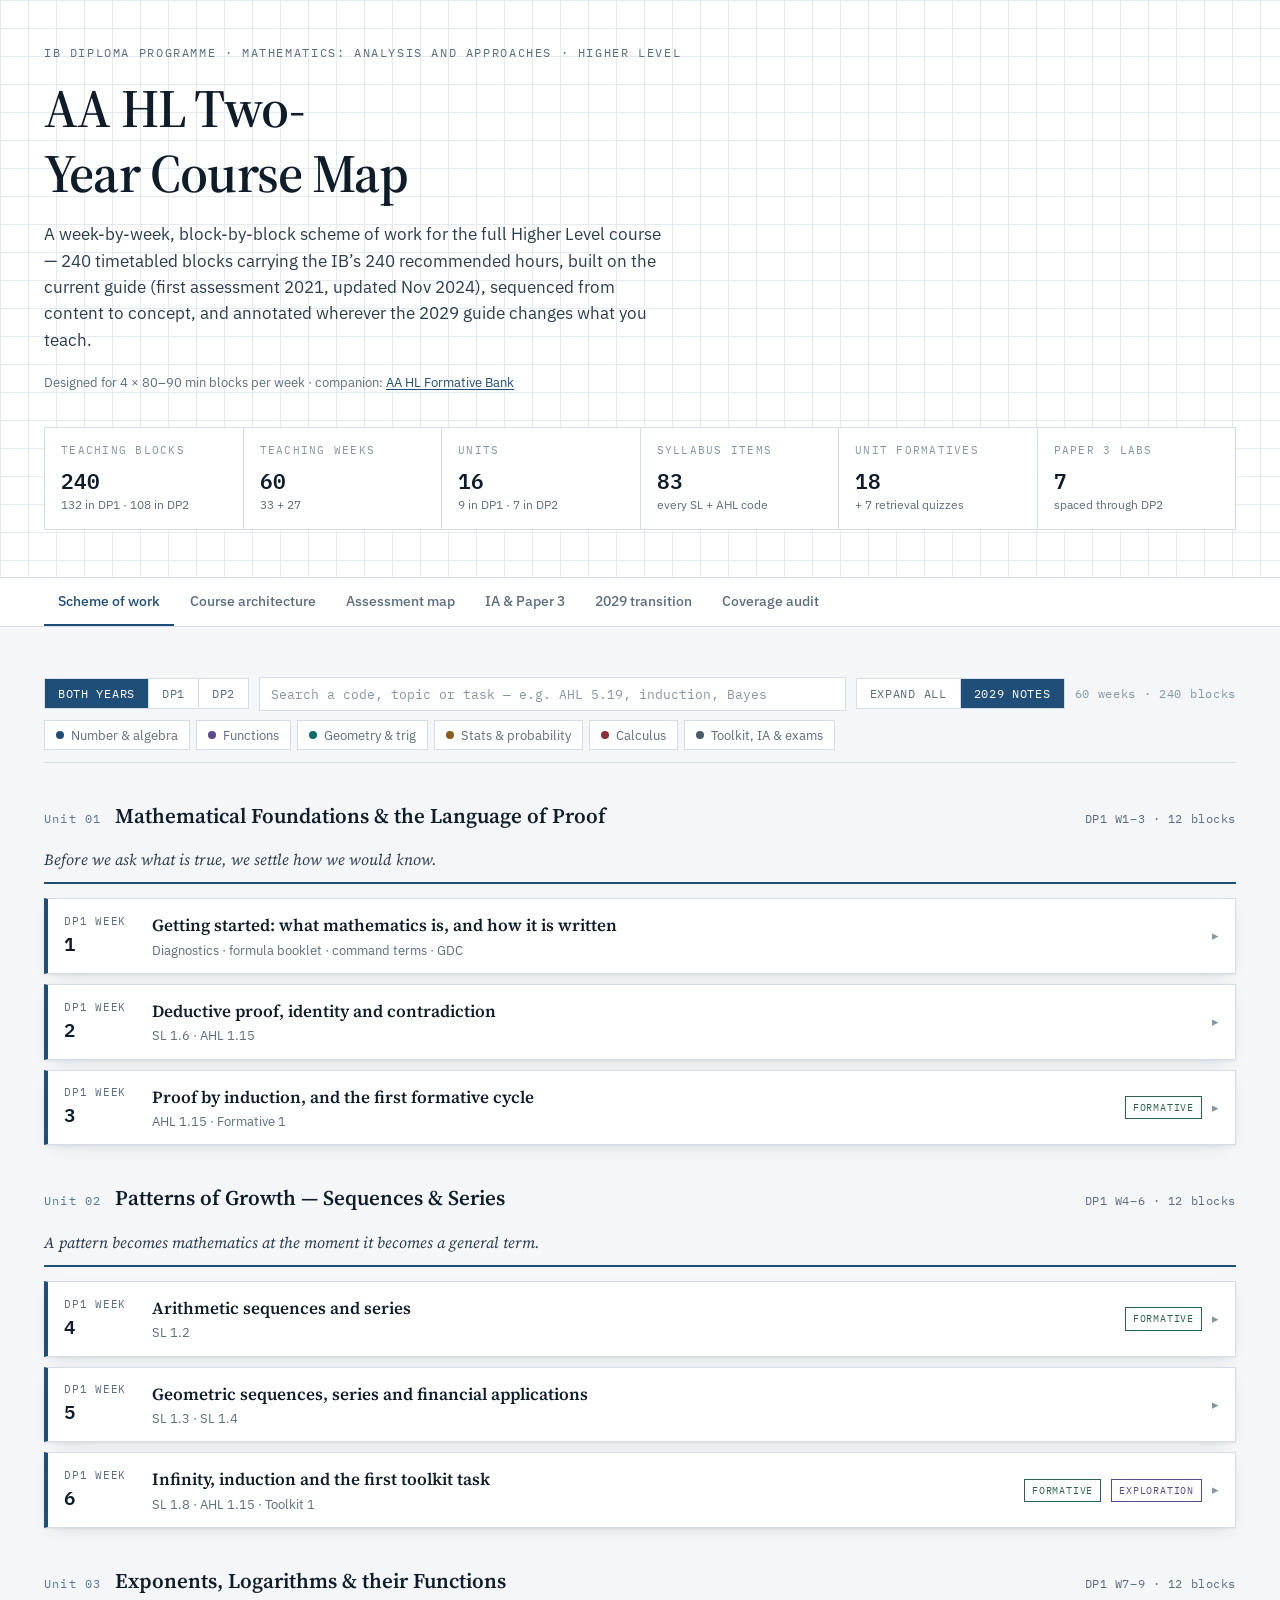
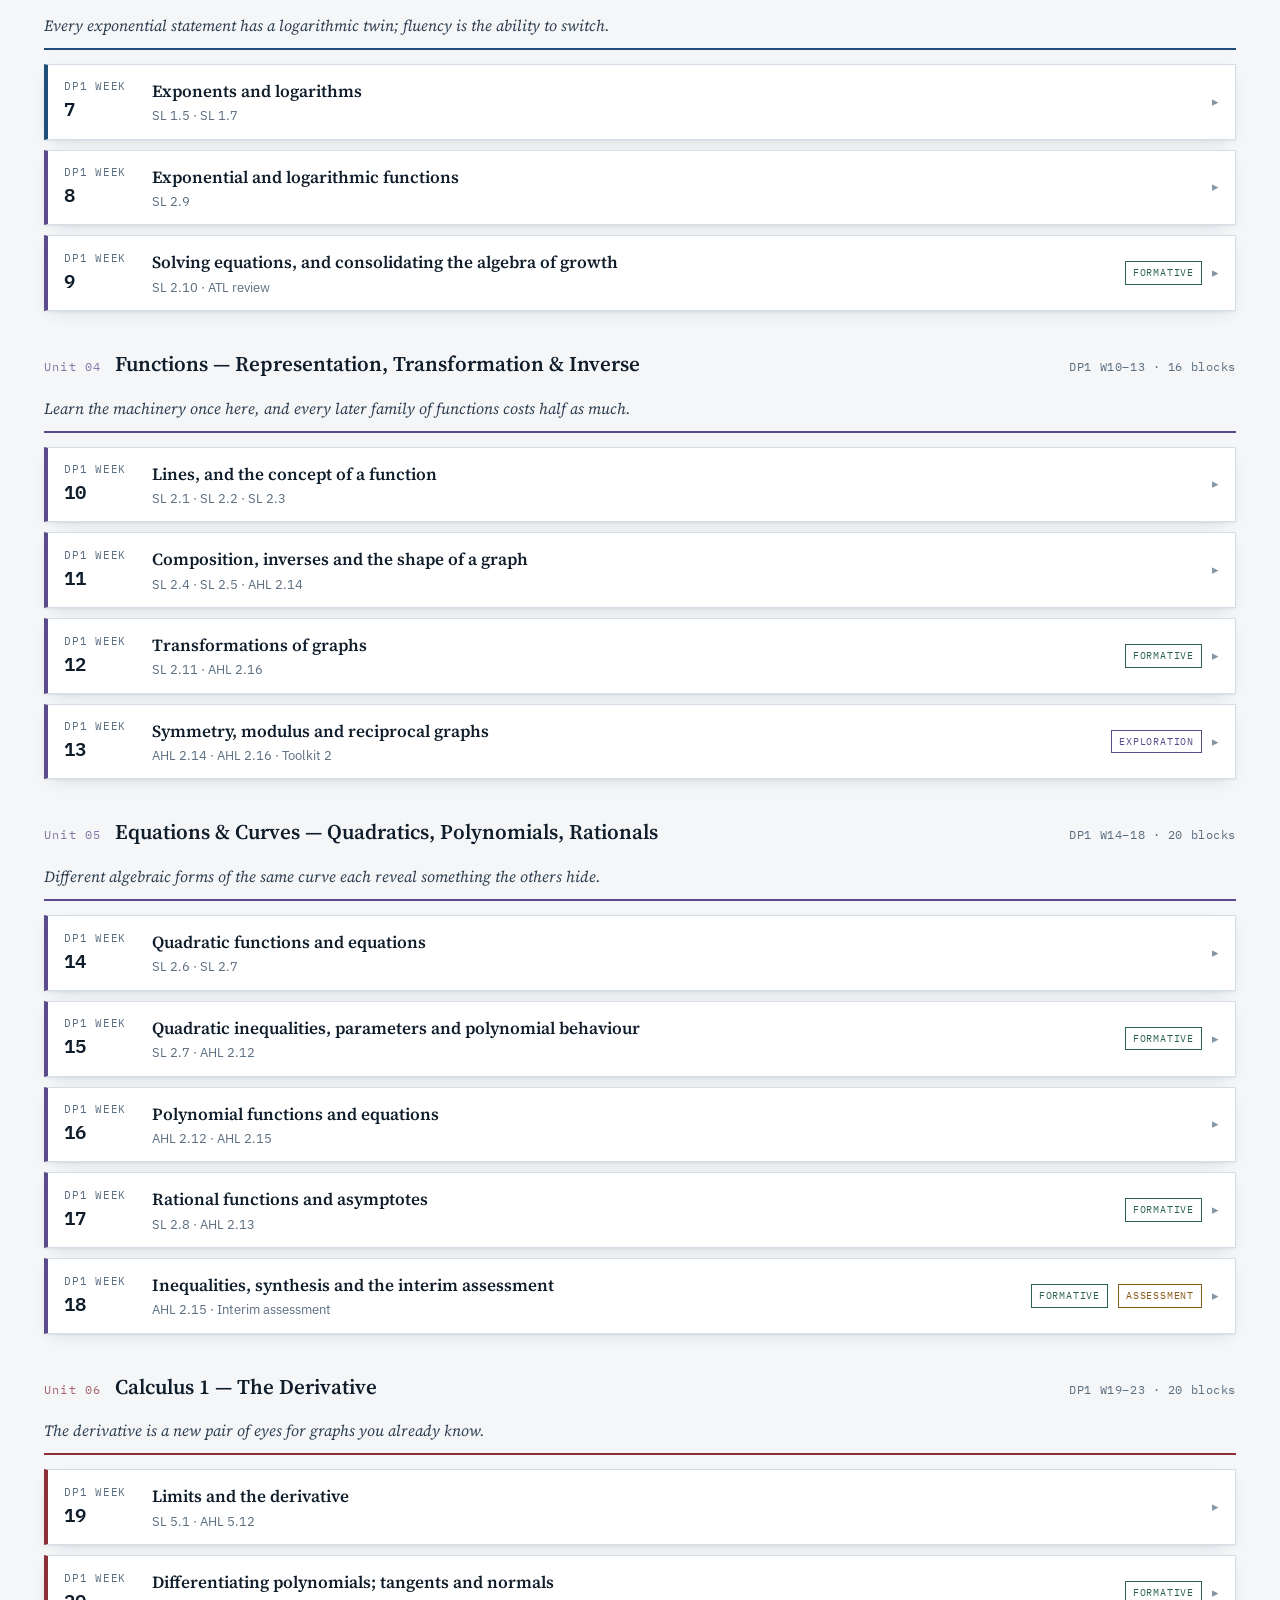
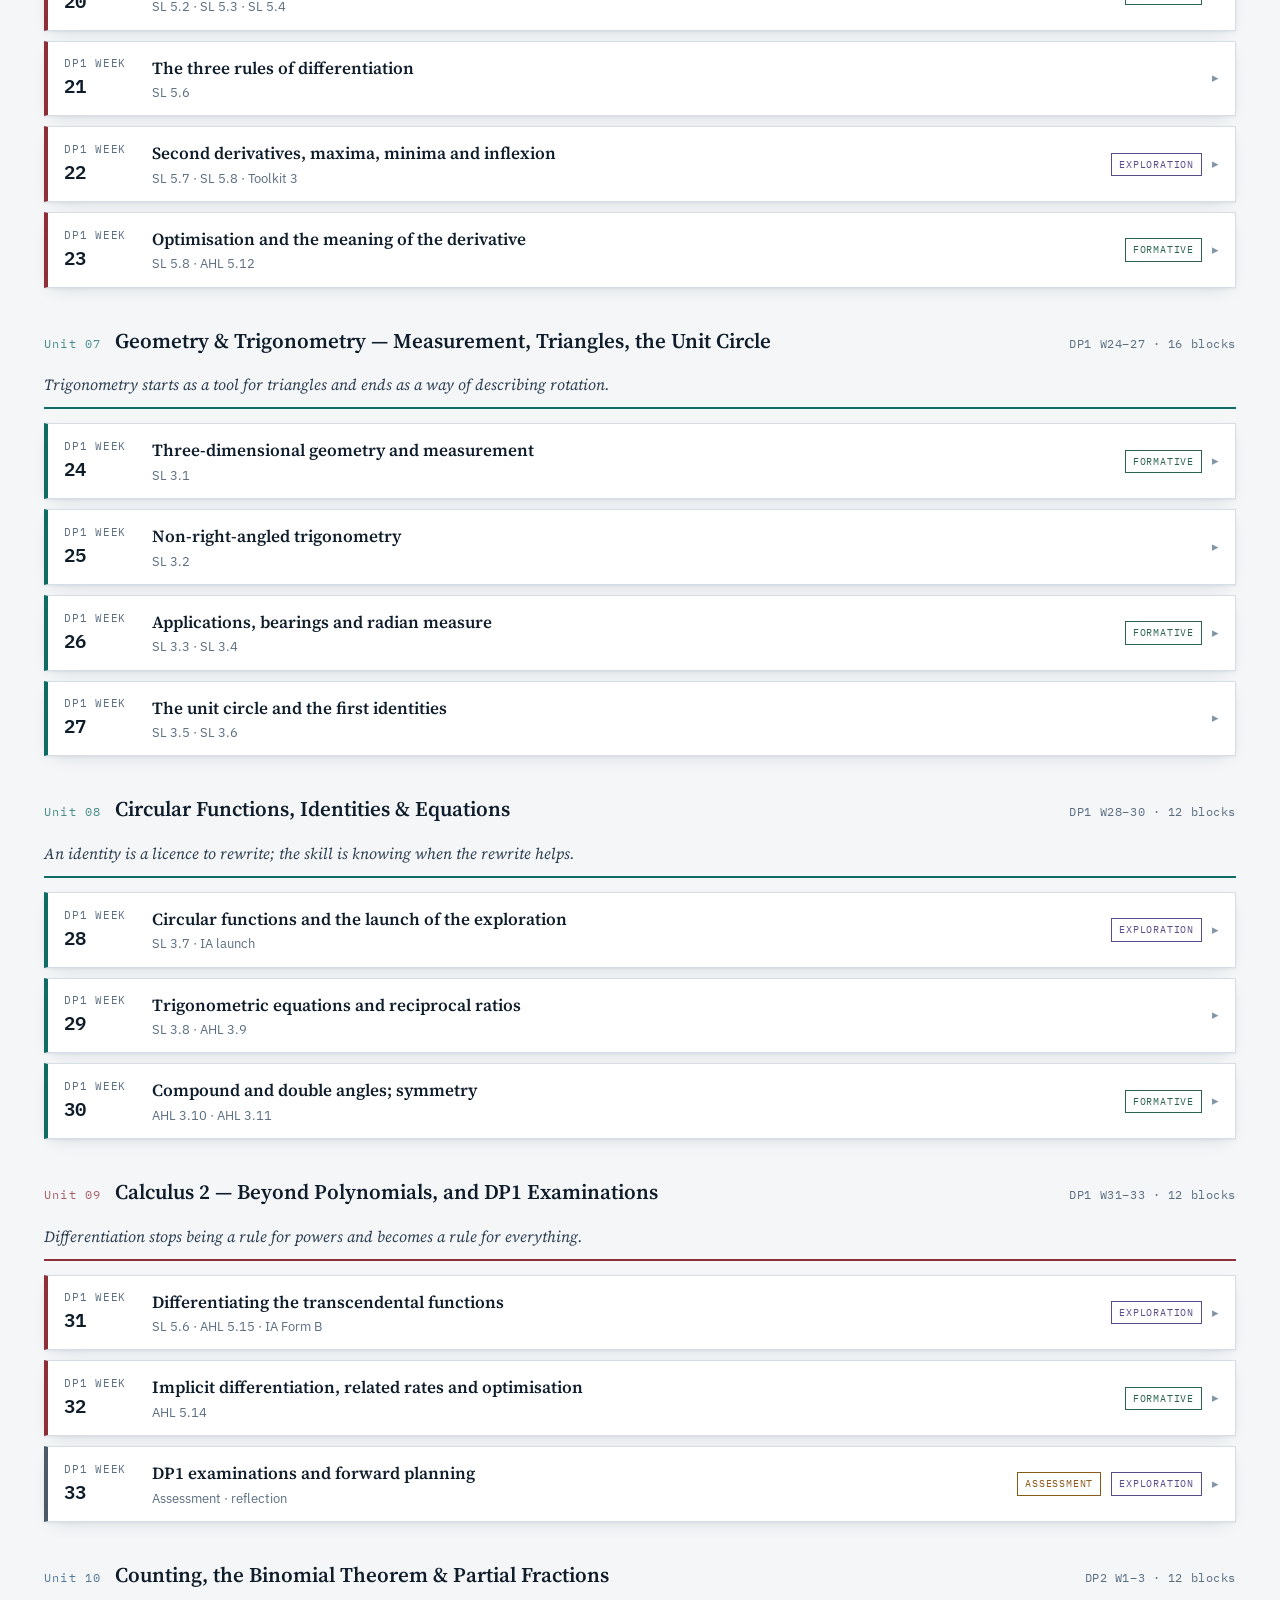
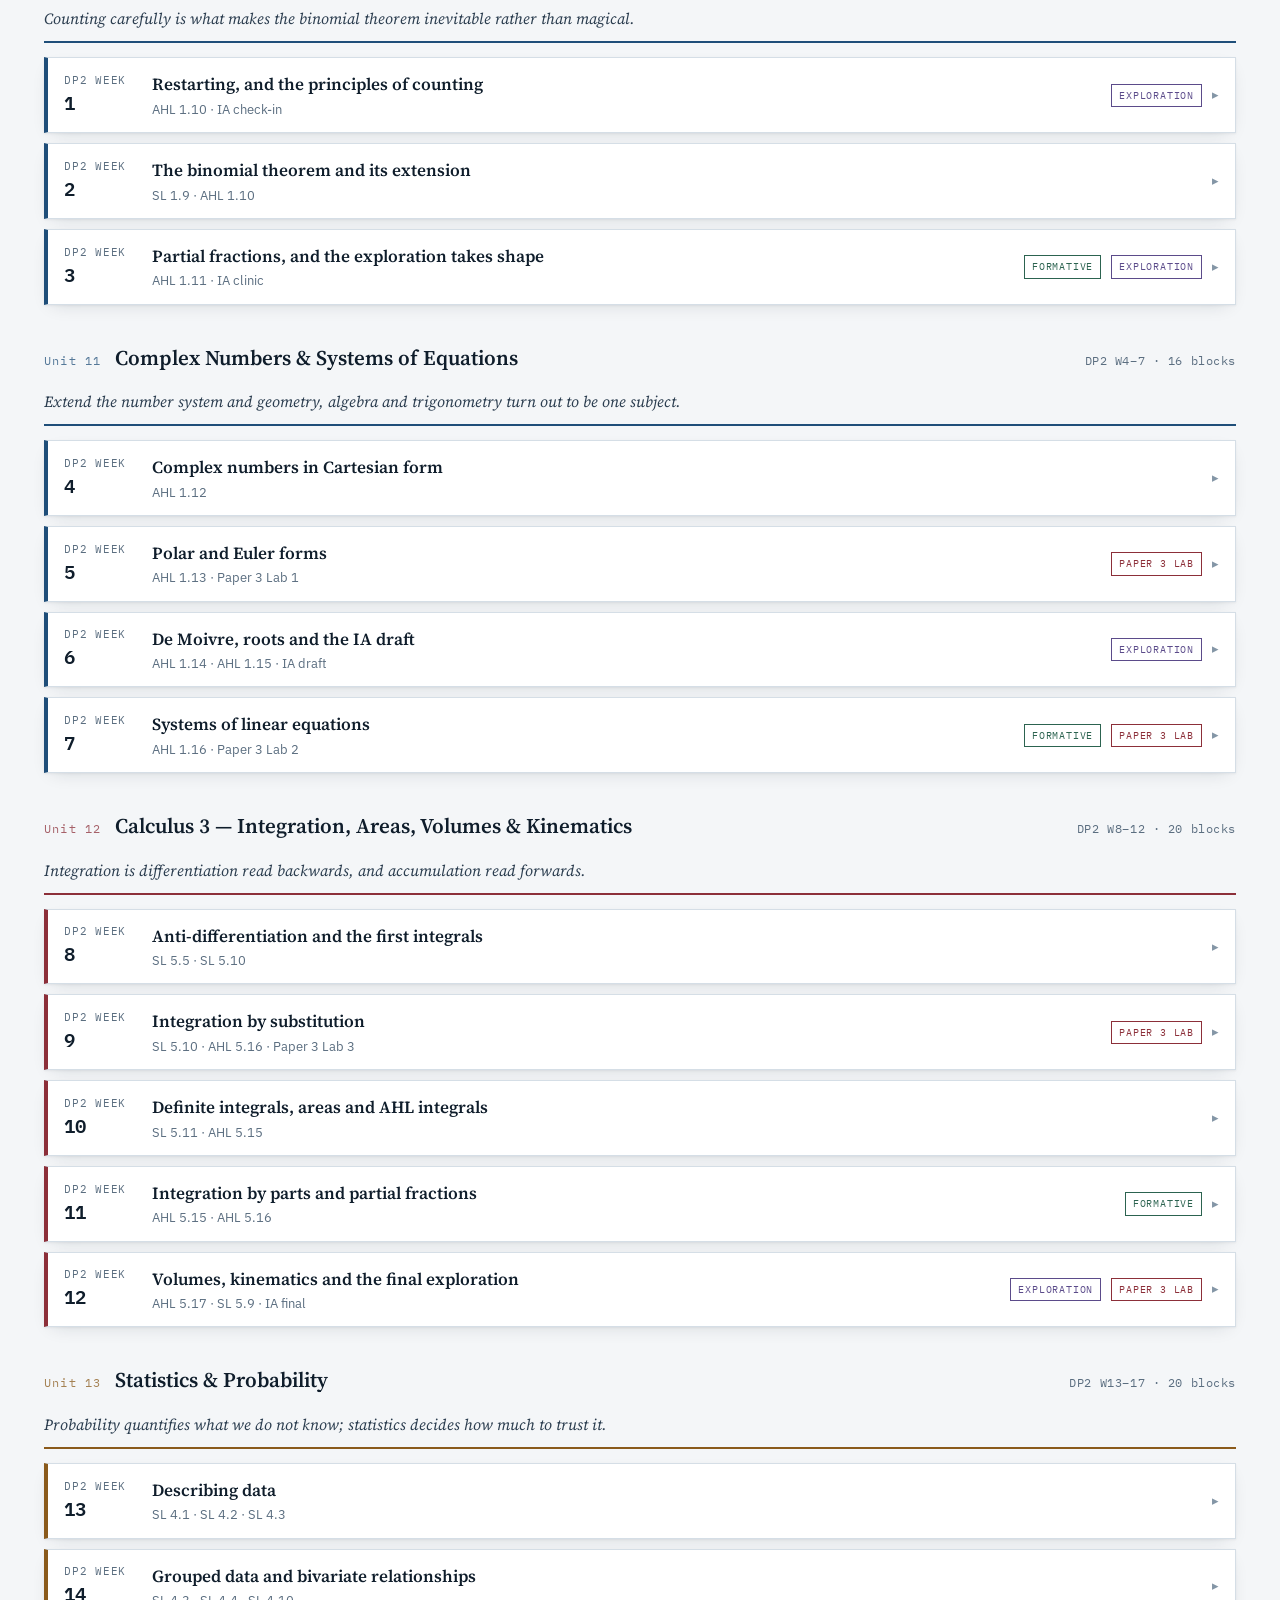
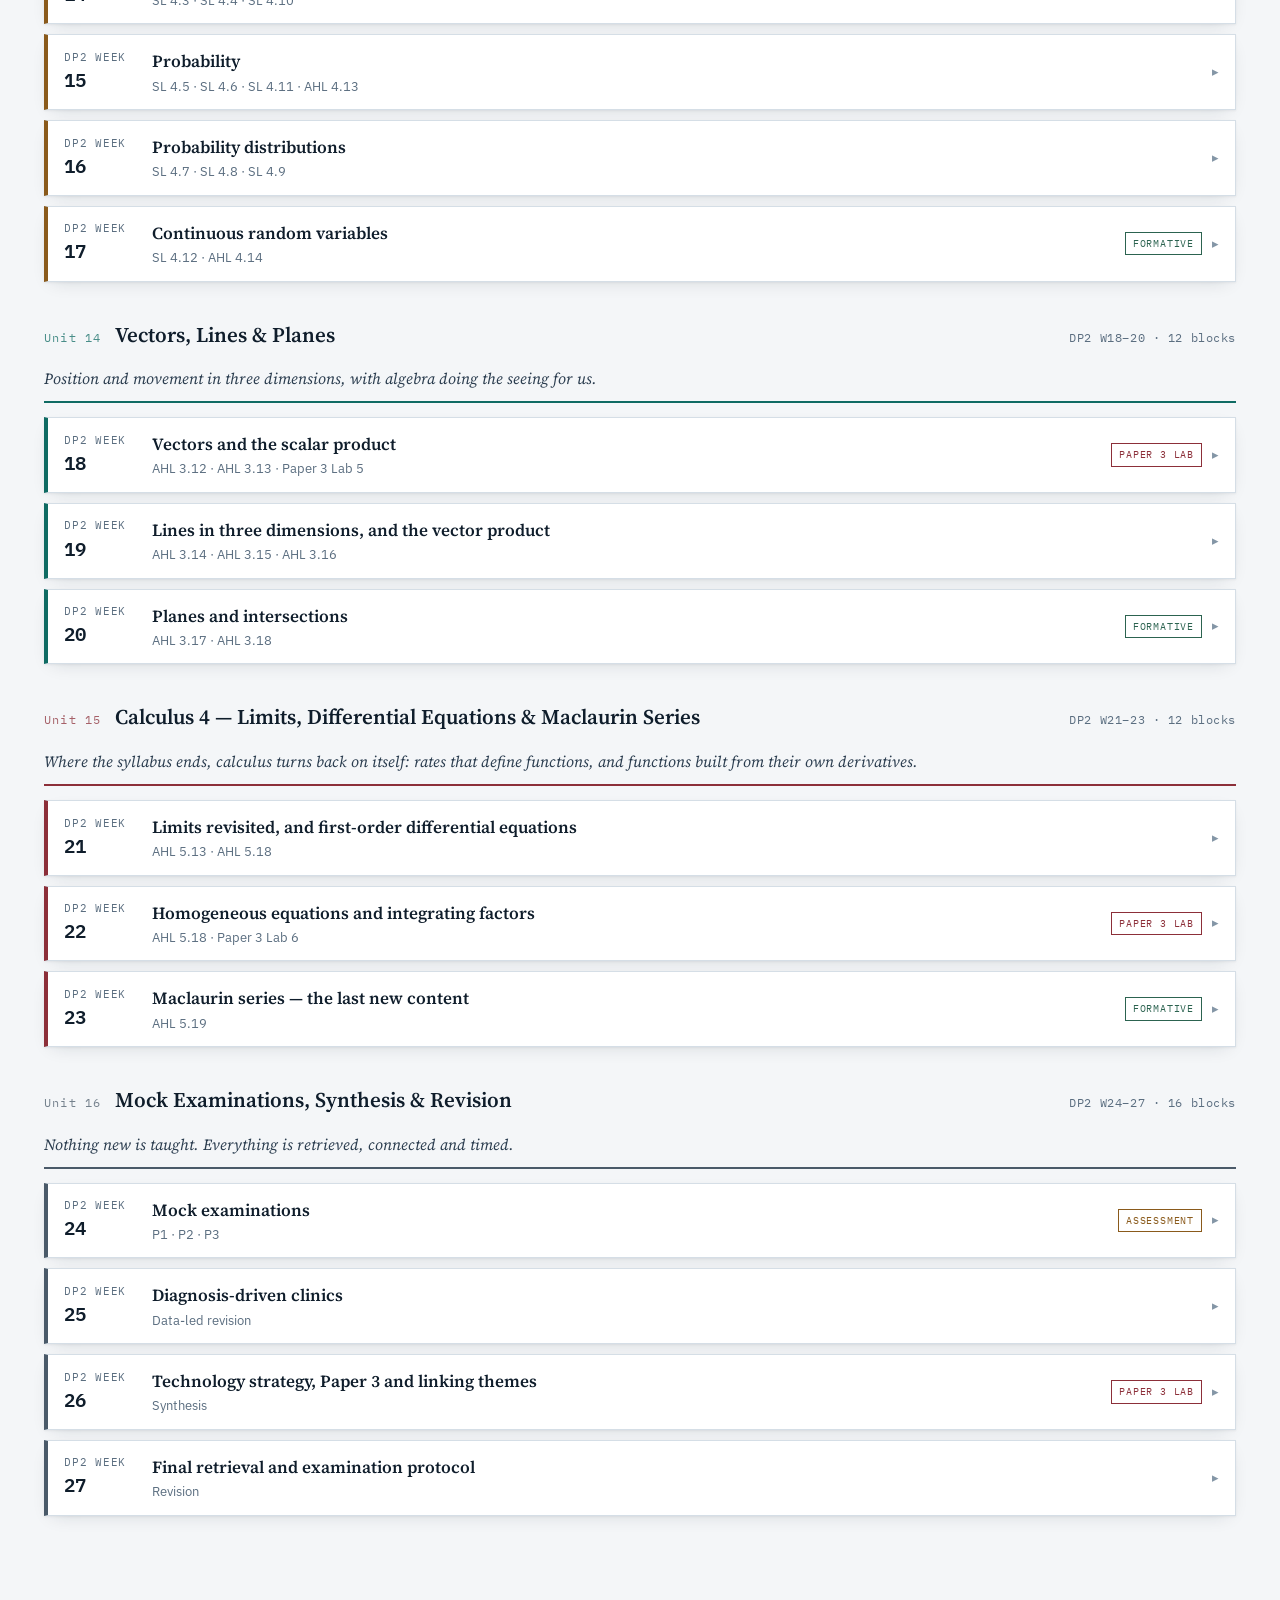
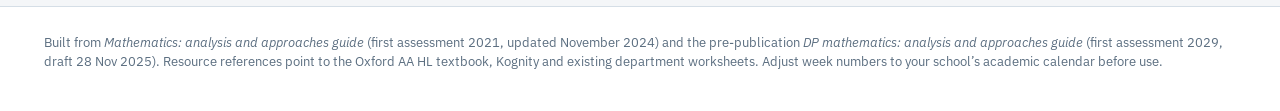
==== commit 8e4b4414: "Replace homepage with AA HL course map; add formative bank The homepage is now the two-year AA HL sc" ====
--- a/index.html
+++ b/index.html
@@ -1,451 +1,1182 @@
-<!DOCTYPE html>
+<!doctype html>
 <html lang="en">
 <head>
 <meta charset="utf-8">
-<meta name="viewport" content="width=device-width, initial-scale=1">
-<title>MathBridge — Maths lesson plans and assessment ideas</title>
-<meta name="description" content="Explore adaptable maths lesson plans and practical assessment ideas that connect Cambridge IGCSE, IB MYP and IB Diploma Mathematics: Analysis &amp; Approaches.">
+<meta name="viewport" content="width=device-width,initial-scale=1">
+<title>AA HL Two-Year Course Map — MathBridge</title>
+<meta name="description" content="A week-by-week, block-by-block two-year scheme of work for IB DP Mathematics: Analysis and Approaches HL, with formative assessment, IA and Paper 3 planning, and 2029 guide transition notes.">
 <meta name="robots" content="index, follow">
 <link rel="canonical" href="https://jameswangjianbo-netizen.github.io/mathbridge-site/">
 <meta property="og:type" content="website">
 <meta property="og:site_name" content="MathBridge">
-<meta property="og:title" content="MathBridge — Maths lesson plans and assessment ideas">
-<meta property="og:description" content="15 adaptable lesson plans across five maths pathways, with formative checks and assessment tasks for teachers.">
+<meta property="og:title" content="AA HL Two-Year Course Map — MathBridge">
+<meta property="og:description" content="A week-by-week, block-by-block two-year scheme of work for IB DP Mathematics: Analysis and Approaches HL, with formative assessment, IA and Paper 3 planning, and 2029 guide transition notes.">
 <meta property="og:url" content="https://jameswangjianbo-netizen.github.io/mathbridge-site/">
 <meta name="twitter:card" content="summary">
-<meta name="theme-color" content="#f5f3eb">
-<link rel="preconnect" href="https://fonts.googleapis.com">
-<link rel="preconnect" href="https://fonts.gstatic.com" crossorigin>
-<link href="https://fonts.googleapis.com/css2?family=DM+Mono:wght@400;500&family=DM+Sans:wght@400;500;600;700&family=Source+Serif+4:opsz,wght@8..60,500;8..60,600;8..60,700&display=swap" rel="stylesheet">
-<link rel="icon" href="data:image/svg+xml,%3Csvg xmlns='http://www.w3.org/2000/svg' viewBox='0 0 40 40'%3E%3Crect width='40' height='40' rx='8' fill='%231c3977'/%3E%3Cpath d='M8 29 17 10l6 13 4-8 6 14' fill='none' stroke='%23f2a900' stroke-width='3' stroke-linecap='round' stroke-linejoin='round'/%3E%3C/svg%3E">
-<script type="application/ld+json">
-{
-  "@context": "https://schema.org",
-  "@type": "WebSite",
-  "name": "MathBridge",
-  "url": "https://jameswangjianbo-netizen.github.io/mathbridge-site/",
-  "description": "Adaptable mathematics lesson plans and assessment ideas connecting Cambridge IGCSE, IB MYP and IB Diploma Mathematics: Analysis & Approaches."
-}
-</script>
+<link rel="icon" href="data:image/svg+xml,%3Csvg xmlns='http://www.w3.org/2000/svg' viewBox='0 0 40 40'%3E%3Crect width='40' height='40' rx='8' fill='%231F4E79'/%3E%3Ctext x='20' y='27' font-family='Georgia' font-size='18' fill='white' text-anchor='middle'%3E%E2%88%AB%3C/text%3E%3C/svg%3E">
+<link rel="stylesheet" href="https://fonts.googleapis.com/css2?family=Source+Serif+4:ital,opsz,wght@0,8..60,400;0,8..60,600;0,8..60,700;1,8..60,400&family=IBM+Plex+Sans:ital,wght@0,400;0,500;0,600;1,400&family=IBM+Plex+Mono:wght@400;500;600&display=swap">
+
 <style>
-:root {
-  color-scheme: light;
-  --paper: #f5f3eb;
-  --card: #fffefa;
-  --ink: #17233c;
-  --muted: #596377;
-  --line: #d7d9d4;
-  --blue: #1c3977;
-  --blue-soft: #e8edf7;
-  --orange: #e59b00;
-  --orange-soft: #fbf0d7;
-  --green: #37685b;
-  --green-soft: #e7f0e9;
-  --display: "Source Serif 4", Georgia, serif;
-  --body: "DM Sans", sans-serif;
-  --mono: "DM Mono", monospace;
-  --width: 1160px;
-}
-* { box-sizing: border-box; }
-html { scroll-behavior: smooth; scroll-padding-top: 6rem; }
-body {
-  margin: 0;
-  background-color: var(--paper);
-  background-image: linear-gradient(#1c397708 1px, transparent 1px), linear-gradient(90deg, #1c397708 1px, transparent 1px);
-  background-size: 32px 32px;
-  color: var(--ink);
-  font: 16px/1.65 var(--body);
-}
-a { color: inherit; }
-a:focus-visible, summary:focus-visible { outline: 3px solid var(--orange); outline-offset: 4px; }
-img, svg { max-width: 100%; }
-.wrap { width: min(var(--width), calc(100% - 48px)); margin-inline: auto; }
-.skip { position: absolute; top: -5rem; left: 1rem; z-index: 20; padding: .7rem 1rem; background: var(--ink); color: white; }
-.skip:focus { top: 1rem; }
-.site-header { position: sticky; top: 0; z-index: 10; border-bottom: 1px solid var(--line); background: #f5f3ebed; backdrop-filter: blur(12px); }
-.nav { min-height: 72px; display: flex; align-items: center; justify-content: space-between; gap: 2rem; }
-.brand { display: inline-flex; align-items: center; gap: .65rem; color: var(--blue); font-weight: 700; text-decoration: none; letter-spacing: -.03em; }
-.brand-mark { width: 30px; height: 30px; display: grid; place-items: center; border-radius: 7px; color: var(--orange); background: var(--blue); font: 500 1rem var(--mono); }
-.brand-name { font-size: 1.15rem; }
-.nav-links { display: flex; align-items: center; gap: clamp(1rem, 3vw, 2rem); }
-.nav-links a { color: var(--muted); font-size: .9rem; font-weight: 600; text-decoration: none; }
-.nav-links a:hover { color: var(--blue); }
-.nav-links .nav-cta { padding: .6rem .9rem; border: 1px solid var(--blue); color: var(--blue); }
-.hero { padding: clamp(4rem, 8vw, 7rem) 0 4.5rem; }
-.hero-grid { display: grid; grid-template-columns: 1.04fr .96fr; gap: clamp(2rem, 6vw, 5rem); align-items: center; }
-.eyebrow, .kicker, .topic-index, .plan-level, .mini-label { font: 500 .75rem/1.4 var(--mono); letter-spacing: .07em; text-transform: uppercase; }
-.eyebrow { display: inline-flex; align-items: center; gap: .6rem; color: var(--blue); }
-.eyebrow::before { content: ""; width: 1.8rem; height: 2px; background: var(--orange); }
-h1, h2, h3, p { margin-top: 0; }
-h1, h2, h3 { font-family: var(--display); font-weight: 600; line-height: 1.08; letter-spacing: -.025em; }
-h1 { max-width: 660px; margin: 1rem 0 1.2rem; font-size: clamp(3rem, 6.6vw, 5.7rem); }
-h1 em { color: var(--blue); font-weight: 500; }
-.hero-copy { max-width: 590px; color: var(--muted); font-size: 1.1rem; }
-.hero-actions { display: flex; flex-wrap: wrap; gap: .8rem; margin-top: 1.8rem; }
-.button { display: inline-flex; align-items: center; justify-content: center; min-height: 48px; padding: .75rem 1.1rem; border: 1px solid var(--blue); background: var(--blue); color: white; font-weight: 700; text-decoration: none; transition: transform .18s ease, background .18s ease; }
-.button:hover { transform: translateY(-2px); background: #142a5b; }
-.button--outline { background: transparent; color: var(--blue); }
-.button--outline:hover { background: var(--blue-soft); }
-.hero-note { margin: 1.1rem 0 0; color: var(--muted); font-size: .82rem; }
-.graph-card { position: relative; padding: 1.3rem; border: 1px solid #c9cdd1; background: var(--card); box-shadow: 9px 9px 0 #1c39771a; transform: rotate(1deg); }
-.graph-head { display: flex; align-items: center; justify-content: space-between; gap: 1rem; padding-bottom: .8rem; border-bottom: 1px solid var(--line); }
-.graph-head strong { font: 500 .8rem var(--mono); letter-spacing: .04em; }
-.graph-head span { color: var(--muted); font: .7rem var(--mono); }
-.graph-plot { display: block; width: 100%; margin-top: .8rem; }
-.graph-foot { display: flex; align-items: center; justify-content: space-between; gap: .8rem; margin-top: .5rem; color: var(--muted); font-size: .76rem; }
-.graph-tags { display: flex; flex-wrap: wrap; gap: .35rem; }
-.graph-tags span { padding: .18rem .45rem; background: var(--blue-soft); color: var(--blue); font: .65rem var(--mono); }
-.proof { border-block: 1px solid var(--line); background: #fffefaab; }
-.proof-grid { display: grid; grid-template-columns: repeat(3, 1fr); }
-.proof-item { padding: 1.2rem 1rem; text-align: center; }
-.proof-item + .proof-item { border-left: 1px solid var(--line); }
-.proof-item strong { display: block; color: var(--blue); font: 600 1.6rem var(--display); }
-.proof-item span { color: var(--muted); font-size: .8rem; }
-.section { padding: clamp(4rem, 7vw, 6.5rem) 0; }
-.section--white { background: var(--card); border-block: 1px solid var(--line); }
-.section-head { max-width: 720px; margin-bottom: 2.4rem; }
-.kicker { display: block; margin-bottom: .65rem; color: var(--green); }
-h2 { margin-bottom: .8rem; font-size: clamp(2.2rem, 4vw, 3.6rem); }
-.section-head > p { max-width: 650px; margin-bottom: 0; color: var(--muted); font-size: 1.02rem; }
-.topic { padding: 2.2rem 0; border-top: 1px solid var(--line); }
-.topic-heading { display: grid; grid-template-columns: minmax(0, .8fr) minmax(260px, 1.2fr); gap: 2rem; align-items: end; margin-bottom: 1.25rem; }
-.topic-index { display: block; margin-bottom: .55rem; color: var(--green); }
-.topic h3 { margin-bottom: .35rem; font-size: clamp(1.7rem, 3vw, 2.4rem); }
-.topic-heading p { max-width: 570px; margin: 0; color: var(--muted); }
-.plans { display: grid; grid-template-columns: repeat(3, 1fr); gap: .9rem; }
-.plan { display: flex; flex-direction: column; min-height: 100%; padding: 1.25rem; border: 1px solid var(--line); background: var(--card); }
-.plan-level { align-self: flex-start; margin-bottom: .8rem; padding: .25rem .4rem; background: var(--blue-soft); color: var(--blue); font-size: .64rem; }
-.plan h4 { margin: 0 0 .45rem; font: 600 1.25rem/1.2 var(--display); }
-.plan > p { margin-bottom: .9rem; color: var(--muted); font-size: .9rem; }
-.plan-detail { margin-top: auto; padding-top: .75rem; border-top: 1px solid var(--line); }
-.mini-label { display: block; margin-bottom: .18rem; color: var(--green); font-size: .62rem; }
-.plan-detail p { margin: 0 0 .65rem; font-size: .82rem; line-height: 1.5; }
-.plan-detail p:last-child { margin-bottom: 0; }
-.assessment-grid { display: grid; grid-template-columns: 1.1fr .9fr; gap: 3rem; align-items: start; }
-.assessment-list { border-top: 1px solid var(--line); }
-.assessment-step { display: grid; grid-template-columns: 2.3rem 1fr; gap: .85rem; padding: 1rem 0; border-bottom: 1px solid var(--line); }
-.step-mark { color: var(--orange); font: 500 .83rem var(--mono); }
-.assessment-step h3 { margin: 0 0 .25rem; font: 700 1rem var(--body); letter-spacing: 0; }
-.assessment-step p { margin: 0; color: var(--muted); font-size: .9rem; }
-.assessment-card { padding: 1.5rem; border: 1px solid #d5bd79; background: var(--orange-soft); }
-.assessment-card .kicker { color: #785600; }
-.assessment-card h3 { margin-bottom: .6rem; font-size: 1.7rem; }
-.assessment-card p { color: #544a31; font-size: .9rem; }
-.sample-task { margin-top: 1rem; padding: 1rem; border-left: 3px solid var(--orange); background: #fffefa; }
-.sample-task strong { display: block; margin-bottom: .3rem; font: 500 .7rem var(--mono); letter-spacing: .04em; text-transform: uppercase; }
-.sample-task p { margin: 0; color: var(--ink); font-size: .9rem; }
-.pathway { display: grid; grid-template-columns: repeat(3, 1fr); border: 1px solid var(--line); background: var(--card); }
-.stage { padding: 1.5rem; }
-.stage + .stage { border-left: 1px solid var(--line); }
-.stage-label { display: inline-block; margin-bottom: .8rem; padding: .2rem .4rem; color: var(--blue); background: var(--blue-soft); font: 500 .67rem var(--mono); }
-.stage h3 { margin-bottom: .5rem; font-size: 1.45rem; }
-.stage p { margin: 0; color: var(--muted); font-size: .88rem; }
-.faq-grid { display: grid; grid-template-columns: repeat(2, 1fr); gap: 0 2.5rem; border-top: 1px solid var(--line); }
-details { border-bottom: 1px solid var(--line); }
-summary { position: relative; padding: 1rem 2rem 1rem 0; cursor: pointer; list-style: none; font-weight: 700; }
-summary::-webkit-details-marker { display: none; }
-summary::after { content: "+"; position: absolute; right: .2rem; color: var(--blue); font: 500 1.3rem var(--mono); }
-details[open] summary::after { content: "−"; }
-details p { margin: 0 0 1rem; color: var(--muted); font-size: .9rem; }
-.closing { display: flex; align-items: center; justify-content: space-between; gap: 2rem; padding: 2rem; background: var(--blue); color: white; }
-.closing h2 { max-width: 650px; margin: 0; font-size: clamp(1.8rem, 3.4vw, 2.8rem); }
-.closing .button { flex: 0 0 auto; border-color: var(--orange); background: var(--orange); color: var(--ink); }
-.closing .button:hover { background: #f2b931; }
-footer { padding: 2rem 0; color: var(--muted); font-size: .8rem; }
-.footer-row { display: flex; justify-content: space-between; gap: 1rem; }
-.footer-row p { margin: 0; }
-@media (max-width: 800px) {
-  .hero-grid { grid-template-columns: 1fr; }
-  .graph-card { max-width: 620px; transform: none; }
-  .plans { grid-template-columns: repeat(2, 1fr); }
-  .assessment-grid { grid-template-columns: 1fr; gap: 2rem; }
-  .topic-heading { grid-template-columns: 1fr; gap: .4rem; }
-}
-@media (max-width: 560px) {
-  .wrap { width: min(var(--width), calc(100% - 32px)); }
-  .nav { min-height: 0; flex-wrap: wrap; gap: .2rem; padding-block: .7rem; }
-  .nav-links { width: 100%; justify-content: space-between; gap: .65rem; }
-  .nav-links a { font-size: .78rem; }
-  .nav-links .nav-cta { padding: .3rem .45rem; }
-  .hero { padding-top: 3.2rem; }
-  h1 { font-size: clamp(2.8rem, 14vw, 4rem); }
-  .proof-item { padding: 1rem .25rem; }
-  .proof-item strong { font-size: 1.35rem; }
-  .proof-item span { font-size: .68rem; }
-  .plans, .pathway, .faq-grid { grid-template-columns: 1fr; }
-  .stage + .stage { border-top: 1px solid var(--line); border-left: 0; }
-  .closing, .footer-row { align-items: flex-start; flex-direction: column; }
-  .graph-foot { align-items: flex-start; flex-direction: column; }
-}
-@media (prefers-reduced-motion: reduce) {
-  *, *::before, *::after { scroll-behavior: auto !important; transition-duration: .01ms !important; }
+/* ============ TOKENS: light is the base, dark redefines only tokens ============ */
+:root{
+  --paper:#F4F6F8;
+  --surface:#FFFFFF;
+  --surface-2:#EDF1F5;
+  --ink:#0F1D2B;
+  --ink-2:#2B3D4F;
+  --muted:#5B6E80;
+  --faint:#8496A6;
+  --rule:#D5DEE6;
+  --rule-soft:#E3EAF0;
+
+  --accent:#1F4E79;        /* prussian - structure, year 1 */
+  --accent-soft:#E4EDF5;
+  --accent-ink:#17395A;
+  --ox:#8C2F39;            /* oxblood - AHL, year 2 */
+  --ox-soft:#F6E7E8;
+  --gold:#8A6520;          /* 2029 transition notes */
+  --gold-soft:#F7EEDC;
+  --green:#2C6350;         /* assessment / formative */
+  --green-soft:#E2EFEA;
+
+  --t1:#1F4E79;  /* Number & algebra */
+  --t2:#5B4B8A;  /* Functions */
+  --t3:#0F6B63;  /* Geometry & trig */
+  --t4:#8A5A1B;  /* Statistics & probability */
+  --t5:#8C2F39;  /* Calculus */
+  --t0:#4A5A69;  /* Toolkit / IA / assessment */
+
+  --shadow:0 1px 2px rgba(15,29,43,.06), 0 6px 18px -8px rgba(15,29,43,.16);
+
+  --serif:"Source Serif 4", Georgia, "Times New Roman", serif;
+  --sans:"IBM Plex Sans", "Segoe UI", Helvetica, Arial, sans-serif;
+  --mono:"IBM Plex Mono", ui-monospace, "SFMono-Regular", Consolas, monospace;
+}
+@media (prefers-color-scheme: dark){
+  :root:not([data-theme="light"]){
+    --paper:#0C1621;
+    --surface:#122130;
+    --surface-2:#182B3C;
+    --ink:#E8EFF5;
+    --ink-2:#C6D4E0;
+    --muted:#93A6B7;
+    --faint:#6C7F91;
+    --rule:#263B4E;
+    --rule-soft:#1D2E3F;
+
+    --accent:#7EB2DD;
+    --accent-soft:#16334C;
+    --accent-ink:#A8CCEB;
+    --ox:#E0888F;
+    --ox-soft:#3A1E22;
+    --gold:#D6AC63;
+    --gold-soft:#33280F;
+    --green:#79BFA6;
+    --green-soft:#12312A;
+
+    --t1:#7EB2DD;
+    --t2:#A99BDA;
+    --t3:#5CBDB2;
+    --t4:#D6A45F;
+    --t5:#E0888F;
+    --t0:#93A6B7;
+
+    --shadow:0 1px 2px rgba(0,0,0,.35), 0 8px 22px -10px rgba(0,0,0,.6);
+  }
+}
+:root[data-theme="dark"]{
+  --paper:#0C1621; --surface:#122130; --surface-2:#182B3C;
+  --ink:#E8EFF5; --ink-2:#C6D4E0; --muted:#93A6B7; --faint:#6C7F91;
+  --rule:#263B4E; --rule-soft:#1D2E3F;
+  --accent:#7EB2DD; --accent-soft:#16334C; --accent-ink:#A8CCEB;
+  --ox:#E0888F; --ox-soft:#3A1E22;
+  --gold:#D6AC63; --gold-soft:#33280F;
+  --green:#79BFA6; --green-soft:#12312A;
+  --t1:#7EB2DD; --t2:#A99BDA; --t3:#5CBDB2; --t4:#D6A45F; --t5:#E0888F; --t0:#93A6B7;
+  --shadow:0 1px 2px rgba(0,0,0,.35), 0 8px 22px -10px rgba(0,0,0,.6);
+}
+
+*{box-sizing:border-box}
+body{
+  margin:0; background:var(--paper); color:var(--ink);
+  font-family:var(--sans); font-size:15px; line-height:1.55;
+  -webkit-font-smoothing:antialiased;
+}
+h1,h2,h3,h4{font-family:var(--serif); font-weight:600; text-wrap:balance; margin:0; line-height:1.2}
+a{color:var(--accent); text-decoration-thickness:1px; text-underline-offset:2px}
+:focus-visible{outline:2px solid var(--accent); outline-offset:2px; border-radius:2px}
+
+.wrap{max-width:1240px; margin:0 auto; padding:0 24px}
+
+/* ============ MASTHEAD ============ */
+.masthead{
+  border-bottom:1px solid var(--rule);
+  background:
+    linear-gradient(var(--rule-soft) 1px, transparent 1px) 0 0/100% 28px,
+    linear-gradient(90deg, var(--rule-soft) 1px, transparent 1px) 0 0/28px 100%,
+    var(--surface);
+}
+.masthead .wrap{padding-top:44px; padding-bottom:32px}
+.eyebrow{
+  font-family:var(--mono); font-size:11.5px; letter-spacing:.14em; text-transform:uppercase;
+  color:var(--muted); margin:0 0 14px;
+}
+.masthead h1{font-size:clamp(32px,4.6vw,54px); letter-spacing:-.015em; max-width:19ch}
+.standfirst{max-width:62ch; color:var(--ink-2); font-size:17px; margin:16px 0 0}
+.byline{margin-top:20px; font-size:13px; color:var(--muted)}
+
+.facts{
+  display:grid; grid-template-columns:repeat(auto-fit,minmax(132px,1fr)); gap:1px;
+  margin-top:34px; background:var(--rule); border:1px solid var(--rule);
+}
+.fact{background:var(--surface); padding:14px 16px}
+.fact dt{font-family:var(--mono); font-size:10.5px; letter-spacing:.12em; text-transform:uppercase; color:var(--faint); margin:0}
+.fact dd{margin:5px 0 0; font-family:var(--mono); font-size:21px; font-weight:600; color:var(--ink); font-variant-numeric:tabular-nums}
+.fact dd small{font-family:var(--sans); font-size:12px; font-weight:400; color:var(--muted); display:block; letter-spacing:0}
+
+/* ============ TABS ============ */
+.tabbar{position:sticky; top:0; z-index:40; background:var(--surface); border-bottom:1px solid var(--rule)}
+.tabbar .wrap{display:flex; gap:2px; overflow-x:auto; padding-top:0; padding-bottom:0}
+.tab{
+  appearance:none; background:none; border:0; border-bottom:2px solid transparent;
+  font-family:var(--sans); font-size:13.5px; font-weight:500; color:var(--muted);
+  padding:14px 14px; cursor:pointer; white-space:nowrap;
+}
+.tab:hover{color:var(--ink)}
+.tab[aria-selected="true"]{color:var(--accent); border-bottom-color:var(--accent)}
+
+/* ============ PANELS ============ */
+.panel{display:none; padding:36px 0 80px}
+.panel.on{display:block}
+.section-head{margin:0 0 22px}
+.section-head h2{font-size:26px; letter-spacing:-.01em}
+.section-head p{color:var(--muted); max-width:66ch; margin:8px 0 0}
+
+/* ============ FILTER RAIL ============ */
+.controls{
+  position:sticky; top:47px; z-index:30; background:var(--paper);
+  border-bottom:1px solid var(--rule); padding:14px 0 12px; margin-bottom:26px;
+}
+.controls .row{display:flex; flex-wrap:wrap; gap:10px; align-items:center}
+.seg{display:flex; border:1px solid var(--rule); background:var(--surface)}
+.seg button{
+  appearance:none; background:none; border:0; padding:7px 13px; cursor:pointer;
+  font-family:var(--mono); font-size:11.5px; letter-spacing:.06em; text-transform:uppercase;
+  color:var(--muted); border-right:1px solid var(--rule);
+}
+.seg button:last-child{border-right:0}
+.seg button[aria-pressed="true"]{background:var(--accent); color:#fff}
+:root[data-theme="dark"] .seg button[aria-pressed="true"],
+:root:not([data-theme="light"]) .seg button[aria-pressed="true"]{color:#0C1621}
+@media (prefers-color-scheme: light){:root:not([data-theme="dark"]) .seg button[aria-pressed="true"]{color:#fff}}
+
+.chipfilter{display:flex; flex-wrap:wrap; gap:6px}
+.chipf{
+  appearance:none; cursor:pointer; background:var(--surface); border:1px solid var(--rule);
+  padding:6px 11px; font-family:var(--sans); font-size:12.5px; color:var(--muted);
+  display:inline-flex; align-items:center; gap:7px;
+}
+.chipf .dot{width:8px; height:8px; flex:none; border-radius:50%}
+.chipf[aria-pressed="true"]{color:var(--ink); border-color:currentColor; background:var(--surface-2)}
+.search{
+  flex:1; min-width:210px; border:1px solid var(--rule); background:var(--surface);
+  padding:8px 11px; font-family:var(--mono); font-size:12.5px; color:var(--ink);
+}
+.search::placeholder{color:var(--faint)}
+.count{font-family:var(--mono); font-size:11.5px; color:var(--faint); letter-spacing:.06em}
+
+/* ============ UNIT BANNER ============ */
+.unitband{
+  display:flex; flex-wrap:wrap; align-items:baseline; gap:14px;
+  margin:40px 0 14px; padding:0 0 10px; border-bottom:2px solid currentColor;
+}
+.unitband .u-no{font-family:var(--mono); font-size:12px; letter-spacing:.1em; opacity:.75}
+.unitband h3{font-size:21px; color:var(--ink); flex:1 1 320px}
+.unitband .u-meta{font-family:var(--mono); font-size:11.5px; color:var(--muted); letter-spacing:.05em}
+.unitband .u-idea{
+  flex-basis:100%; font-family:var(--serif); font-style:italic; font-size:15.5px;
+  color:var(--ink-2); margin-top:6px;
+}
+
+/* ============ WEEK CARD ============ */
+.week{
+  background:var(--surface); border:1px solid var(--rule); border-left:4px solid var(--tc,var(--t0));
+  margin-bottom:10px; box-shadow:var(--shadow);
+}
+.week > summary{
+  cursor:pointer; list-style:none; padding:13px 16px; display:grid;
+  grid-template-columns:74px 1fr auto; gap:14px; align-items:center;
+}
+.week > summary::-webkit-details-marker{display:none}
+.week > summary:hover{background:var(--surface-2)}
+.wk-no{font-family:var(--mono); font-size:11px; letter-spacing:.07em; color:var(--muted); text-transform:uppercase}
+.wk-no b{display:block; font-size:19px; color:var(--ink); font-weight:600; letter-spacing:-.02em}
+.wk-title{font-family:var(--serif); font-size:17px; font-weight:600}
+.wk-sub{font-size:12.5px; color:var(--muted); margin-top:2px}
+.wk-right{display:flex; align-items:center; gap:10px}
+.marker{
+  font-family:var(--mono); font-size:10px; letter-spacing:.08em; text-transform:uppercase;
+  padding:3px 7px; border:1px solid currentColor; white-space:nowrap;
+}
+.m-fa{color:var(--green)} .m-ia{color:var(--t2)} .m-p3{color:var(--ox)} .m-exam{color:var(--t4)}
+.chev{color:var(--faint); font-family:var(--mono); font-size:13px}
+.week[open] .chev{transform:rotate(90deg)}
+.chev{display:inline-block; transition:transform .15s ease}
+@media (prefers-reduced-motion:reduce){.chev{transition:none}}
+
+.blocks{border-top:1px solid var(--rule-soft)}
+.blk{
+  display:grid; grid-template-columns:74px 1fr; gap:14px;
+  padding:14px 16px; border-bottom:1px solid var(--rule-soft);
+}
+.blk:last-child{border-bottom:0}
+.blk-n{font-family:var(--mono); font-size:10.5px; color:var(--faint); letter-spacing:.08em; text-transform:uppercase; padding-top:3px}
+.blk-n b{display:block; color:var(--muted); font-size:14px; font-weight:600}
+.blk h4{font-size:15.5px; font-family:var(--sans); font-weight:600; color:var(--ink)}
+.codes{display:flex; flex-wrap:wrap; gap:5px; margin:0 0 6px}
+.code{
+  font-family:var(--mono); font-size:10.5px; letter-spacing:.03em; padding:2px 6px;
+  background:var(--accent-soft); color:var(--accent-ink); border:1px solid transparent;
+}
+.code.ahl{background:var(--ox-soft); color:var(--ox)}
+.code.tk{background:var(--surface-2); color:var(--muted)}
+.blk dl{margin:8px 0 0; display:grid; grid-template-columns:auto 1fr; gap:4px 12px; font-size:13.5px}
+.blk dt{
+  font-family:var(--mono); font-size:9.5px; letter-spacing:.1em; text-transform:uppercase;
+  color:var(--faint); padding-top:4px; white-space:nowrap;
+}
+.blk dd{margin:0; color:var(--ink-2)}
+.blk dd.inq{font-family:var(--serif); font-style:italic; color:var(--ink)}
+.blk dd.chk{color:var(--green)}
+.tag{font-family:var(--mono); font-size:9.5px; color:var(--faint); font-style:normal}
+
+.flag2029{
+  margin:10px 0 0; padding:9px 12px; background:var(--gold-soft);
+  border-left:3px solid var(--gold); font-size:12.5px; color:var(--ink-2);
+}
+.flag2029 b{font-family:var(--mono); font-size:10px; letter-spacing:.1em; text-transform:uppercase; color:var(--gold); display:block; margin-bottom:3px}
+body.hide2029 .flag2029{display:none}
+
+/* ============ PROSE + TABLES ============ */
+.prose{max-width:74ch}
+.prose p{color:var(--ink-2); margin:0 0 14px}
+.prose h3{font-size:20px; margin:32px 0 10px}
+.prose h4{font-size:15px; font-family:var(--sans); font-weight:600; margin:22px 0 6px; color:var(--ink)}
+.prose ul,.prose ol{margin:0 0 14px; padding-left:20px; color:var(--ink-2)}
+.prose li{margin-bottom:6px}
+.tablewrap{overflow-x:auto; border:1px solid var(--rule); background:var(--surface); margin:0 0 22px}
+table{border-collapse:collapse; width:100%; min-width:560px; font-size:13.5px}
+th,td{text-align:left; padding:9px 13px; border-bottom:1px solid var(--rule-soft); vertical-align:top}
+thead th{
+  font-family:var(--mono); font-size:10px; letter-spacing:.1em; text-transform:uppercase;
+  color:var(--muted); background:var(--surface-2); border-bottom:1px solid var(--rule);
+}
+tbody tr:last-child td{border-bottom:0}
+td.num{font-family:var(--mono); font-variant-numeric:tabular-nums; white-space:nowrap}
+td.code-cell{font-family:var(--mono); font-size:12px; white-space:nowrap}
+
+.cards{display:grid; grid-template-columns:repeat(auto-fit,minmax(250px,1fr)); gap:14px; margin:0 0 26px}
+.card{background:var(--surface); border:1px solid var(--rule); border-top:3px solid var(--tc,var(--accent)); padding:16px 17px}
+.card h4{font-family:var(--serif); font-size:16px; font-weight:600; margin:0 0 6px}
+.card p{font-size:13.5px; color:var(--ink-2); margin:0}
+.card .k{font-family:var(--mono); font-size:10px; letter-spacing:.1em; text-transform:uppercase; color:var(--faint); display:block; margin-bottom:8px}
+
+.timeline{border-left:2px solid var(--rule); margin:0 0 26px; padding-left:0}
+.tl{position:relative; padding:0 0 20px 26px}
+.tl::before{content:""; position:absolute; left:-6px; top:6px; width:10px; height:10px; background:var(--accent); border:2px solid var(--surface); border-radius:50%}
+.tl.milestone::before{background:var(--ox)}
+.tl .when{font-family:var(--mono); font-size:11px; letter-spacing:.08em; text-transform:uppercase; color:var(--muted)}
+.tl h4{font-family:var(--sans); font-size:15px; font-weight:600; margin:2px 0 4px}
+.tl p{font-size:13.5px; color:var(--ink-2); margin:0}
+
+.note{border:1px solid var(--rule); border-left:3px solid var(--accent); background:var(--surface); padding:14px 16px; margin:0 0 22px; font-size:13.5px; color:var(--ink-2)}
+.note strong{color:var(--ink)}
+
+footer{border-top:1px solid var(--rule); background:var(--surface); padding:26px 0 40px; font-size:12.5px; color:var(--muted)}
+
+@media (max-width:720px){
+  .wrap{padding:0 16px}
+  .week > summary{grid-template-columns:56px 1fr; }
+  .wk-right{grid-column:1/-1; justify-content:flex-start}
+  .blk{grid-template-columns:1fr; gap:6px}
+  .blk-n{display:flex; gap:8px; align-items:baseline}
+  .blk-n b{display:inline}
+  .blk dl{grid-template-columns:1fr; gap:2px 0}
+  .blk dt{padding-top:7px}
+  .controls{position:static}
+  .tabbar{position:static}
+}
+@media print{
+  .tabbar,.controls,.chev{display:none}
+  .panel{display:block !important}
+  .week{break-inside:avoid; box-shadow:none}
+  body{background:#fff}
 }
 </style>
 </head>
 <body>
-<a class="skip" href="#main">Skip to content</a>
-<header class="site-header">
-  <nav class="nav wrap" aria-label="Main navigation">
-    <a class="brand" href="#home" aria-label="MathBridge home">
-      <span class="brand-mark" aria-hidden="true">∑</span>
-      <span class="brand-name">MathBridge</span>
-    </a>
-    <div class="nav-links">
-      <a href="#plans">Lesson plans</a>
-      <a href="#assessment">Assessment</a>
-      <a href="#pathway">Curriculum pathway</a>
-      <a class="nav-cta" href="#plans">Explore the plans</a>
+
+<header class="masthead">
+  <div class="wrap">
+    <p class="eyebrow">IB Diploma Programme &middot; Mathematics: Analysis and Approaches &middot; Higher Level</p>
+    <h1>AA HL Two-Year Course Map</h1>
+    <p class="standfirst">A week-by-week, block-by-block scheme of work for the full Higher Level course &mdash; 240 timetabled blocks carrying the IB&rsquo;s 240 recommended hours, built on the current guide (first assessment 2021, updated Nov 2024), sequenced from content to concept, and annotated wherever the 2029 guide changes what you teach.</p>
+    <p class="byline">Designed for 4 &times; 80&ndash;90&nbsp;min blocks per week &middot; companion: <a href="formative-bank/">AA HL Formative Bank</a></p>
+
+    <dl class="facts">
+      <div class="fact"><dt>Teaching blocks</dt><dd>240<small>132 in DP1 &middot; 108 in DP2</small></dd></div>
+      <div class="fact"><dt>Teaching weeks</dt><dd>60<small>33 + 27</small></dd></div>
+      <div class="fact"><dt>Units</dt><dd>16<small>9 in DP1 &middot; 7 in DP2</small></dd></div>
+      <div class="fact"><dt>Syllabus items</dt><dd>83<small>every SL + AHL code</small></dd></div>
+      <div class="fact"><dt>Unit formatives</dt><dd>18<small>+ 7 retrieval quizzes</small></dd></div>
+      <div class="fact"><dt>Paper 3 labs</dt><dd>7<small>spaced through DP2</small></dd></div>
+    </dl>
+  </div>
+</header>
+
+<nav class="tabbar">
+  <div class="wrap" role="tablist">
+    <button class="tab" role="tab" aria-selected="true" data-panel="sow">Scheme of work</button>
+    <button class="tab" role="tab" aria-selected="false" data-panel="arch">Course architecture</button>
+    <button class="tab" role="tab" aria-selected="false" data-panel="assess">Assessment map</button>
+    <button class="tab" role="tab" aria-selected="false" data-panel="ia">IA &amp; Paper 3</button>
+    <button class="tab" role="tab" aria-selected="false" data-panel="g2029">2029 transition</button>
+    <button class="tab" role="tab" aria-selected="false" data-panel="cover">Coverage audit</button>
+  </div>
+</nav>
+
+<main class="wrap">
+
+<!-- ============================ SCHEME OF WORK ============================ -->
+<section class="panel on" id="p-sow">
+  <div class="controls">
+    <div class="row" style="margin-bottom:9px">
+      <div class="seg" role="group" aria-label="Year">
+        <button data-year="all" aria-pressed="true">Both years</button>
+        <button data-year="1" aria-pressed="false">DP1</button>
+        <button data-year="2" aria-pressed="false">DP2</button>
+      </div>
+      <input class="search" type="search" id="q" placeholder="Search a code, topic or task &mdash; e.g. AHL 5.19, induction, Bayes">
+      <div class="seg" role="group" aria-label="Expand">
+        <button id="expandAll" aria-pressed="false">Expand all</button>
+        <button id="toggle2029" aria-pressed="true">2029 notes</button>
+      </div>
+      <span class="count" id="count"></span>
     </div>
-  </nav>
-</header>
-
-<main id="main">
-  <section class="hero wrap" id="home">
-    <div class="hero-grid">
-      <div>
-        <span class="eyebrow">Cambridge IGCSE · IB MYP · IB DP Mathematics</span>
-        <h1>Make the maths <em>learning path</em> visible.</h1>
-        <p class="hero-copy">Practical lesson plans and assessment ideas that connect classroom maths across curricula. Start with a clear learning goal, check understanding as it develops, and help students transfer an idea to a new problem.</p>
-        <div class="hero-actions">
-          <a class="button" href="#plans">Browse 15 lesson plans <span aria-hidden="true">↘</span></a>
-          <a class="button button--outline" href="#assessment">Explore assessment ideas</a>
-        </div>
-        <p class="hero-note">Free to use and adapt. No sign-up or mailing list.</p>
-      </div>
-      <div class="graph-card" aria-label="A quadratic function shown on a coordinate grid with prompts to model, check and transfer learning">
-        <div class="graph-head">
-          <strong>IDEA IN MOTION / QUADRATICS</strong>
-          <span>y = x² − 2x − 3</span>
-        </div>
-        <svg class="graph-plot" viewBox="0 0 520 310" role="img" aria-labelledby="graph-title graph-desc">
-          <title id="graph-title">Graph of a quadratic function</title>
-          <desc id="graph-desc">A coordinate grid with the curve y equals x squared minus 2x minus 3, its roots at minus 1 and 3, and its minimum at 1 comma minus 4.</desc>
-          <defs>
-            <pattern id="grid" width="32" height="32" patternUnits="userSpaceOnUse"><path d="M32 0H0V32" fill="none" stroke="#dce1e6" stroke-width="1"/></pattern>
-          </defs>
-          <rect x="38" y="16" width="450" height="256" fill="url(#grid)"/>
-          <path d="M38 144H488M198 16V272" fill="none" stroke="#17233c" stroke-width="1.5"/>
-          <path d="M70 74Q102 124 134 144T198 186T262 200T326 186T390 144T454 74" fill="none" stroke="#1c3977" stroke-width="4" stroke-linecap="round"/>
-          <circle cx="134" cy="144" r="5" fill="#e59b00"/><circle cx="390" cy="144" r="5" fill="#e59b00"/><circle cx="262" cy="200" r="5" fill="#e59b00"/>
-          <text x="118" y="131" fill="#17233c" font-family="DM Mono, monospace" font-size="12">−1</text>
-          <text x="384" y="131" fill="#17233c" font-family="DM Mono, monospace" font-size="12">3</text>
-          <text x="273" y="195" fill="#17233c" font-family="DM Mono, monospace" font-size="12">(1, −4)</text>
-          <text x="470" y="137" fill="#596377" font-family="DM Mono, monospace" font-size="12">x</text>
-          <text x="205" y="28" fill="#596377" font-family="DM Mono, monospace" font-size="12">y</text>
-        </svg>
-        <div class="graph-foot">
-          <span>Same idea. Deeper reasoning at each stage.</span>
-          <div class="graph-tags"><span>MODEL</span><span>CHECK</span><span>TRANSFER</span></div>
-        </div>
-      </div>
+    <div class="row">
+      <div class="chipfilter" id="topicChips"></div>
     </div>
-  </section>
-
-  <section class="proof" aria-label="MathBridge resource summary">
-    <div class="wrap proof-grid">
-      <div class="proof-item"><strong>15</strong><span>adaptable lesson plans</span></div>
-      <div class="proof-item"><strong>5</strong><span>connected maths pathways</span></div>
-      <div class="proof-item"><strong>3</strong><span>curriculum stages in view</span></div>
-    </div>
-  </section>
-
-  <section class="section section--white" id="plans">
-    <div class="wrap">
-      <div class="section-head">
-        <span class="kicker">The lesson-plan library</span>
-        <h2>Five big ideas. Three ways into each.</h2>
-        <p>Each short outline names the learning move, a quick check for understanding, and evidence students can produce. Adjust the examples, timing and level to fit your class.</p>
-      </div>
-
-      <section class="topic" aria-labelledby="topic-number">
-        <div class="topic-heading">
-          <div><span class="topic-index">Pathway / 01</span><h3 id="topic-number">Number &amp; proportion</h3></div>
-          <p>Move from multiplicative thinking to rates and growth; make units and the meaning of a ratio explicit.</p>
-        </div>
-        <div class="plans">
-          <article class="plan">
-            <span class="plan-level">IGCSE → MYP</span><h4>Ratios you can see</h4>
-            <p>Use a recipe or map scale to compare equivalent ratios with tables, diagrams and unit rates.</p>
-            <div class="plan-detail"><span class="mini-label">Quick check</span><p>Which representation makes the scale factor easiest to spot? Explain.</p><span class="mini-label">Assessment evidence</span><p>Scale a new recipe and justify each conversion with units.</p></div>
-          </article>
-          <article class="plan">
-            <span class="plan-level">IGCSE → MYP</span><h4>Rates tell a story</h4>
-            <p>Connect distance-time tables, graphs and unit rates; compare journeys with different starting points.</p>
-            <div class="plan-detail"><span class="mini-label">Quick check</span><p>Two lines have different slopes. Which journey is faster, and what does the intercept mean?</p><span class="mini-label">Assessment evidence</span><p>Annotate a journey graph and support a comparison with calculations.</p></div>
-          </article>
-          <article class="plan">
-            <span class="plan-level">MYP → DP</span><h4>Growth, repeated</h4>
-            <p>Contrast repeated percentage change with constant additive change using a table and a spreadsheet or calculator.</p>
-            <div class="plan-detail"><span class="mini-label">Quick check</span><p>After several steps, why are the two patterns no longer close?</p><span class="mini-label">Assessment evidence</span><p>Choose and defend a model for a savings or depreciation scenario.</p></div>
-          </article>
-        </div>
-      </section>
-
-      <section class="topic" aria-labelledby="topic-algebra">
-        <div class="topic-heading">
-          <div><span class="topic-index">Pathway / 02</span><h3 id="topic-algebra">Algebra &amp; functions</h3></div>
-          <p>Connect symbols to structure, representations and solutions students can interpret.</p>
-        </div>
-        <div class="plans">
-          <article class="plan">
-            <span class="plan-level">IGCSE</span><h4>Same value, new form</h4>
-            <p>Use area models to expand and factorise expressions, then identify which form answers a given question.</p>
-            <div class="plan-detail"><span class="mini-label">Quick check</span><p>Which expression shows the roots most clearly? How do you know?</p><span class="mini-label">Assessment evidence</span><p>Match three expressions to diagrams and explain one match algebraically.</p></div>
-          </article>
-          <article class="plan">
-            <span class="plan-level">IGCSE → MYP</span><h4>Two quantities, one rule</h4>
-            <p>Build a linear model from a context; move between a verbal rule, table, graph and equation.</p>
-            <div class="plan-detail"><span class="mini-label">Quick check</span><p>What does the gradient mean here? What does the intercept mean?</p><span class="mini-label">Assessment evidence</span><p>Create a model from data and use it to answer an unfamiliar question.</p></div>
-          </article>
-          <article class="plan">
-            <span class="plan-level">MYP → DP</span><h4>Quadratics, three views</h4>
-            <p>Compare factorised, expanded and completed-square forms with the roots, intercept and vertex on a graph.</p>
-            <div class="plan-detail"><span class="mini-label">Quick check</span><p>Without plotting, which form gives the turning point most directly?</p><span class="mini-label">Assessment evidence</span><p>Choose an efficient form to solve a problem and interpret the result.</p></div>
-          </article>
-        </div>
-      </section>
-
-      <section class="topic" aria-labelledby="topic-geometry">
-        <div class="topic-heading">
-          <div><span class="topic-index">Pathway / 03</span><h3 id="topic-geometry">Geometry &amp; trigonometry</h3></div>
-          <p>Build from visual relationships to precise reasoning, choosing a representation that fits the problem.</p>
-        </div>
-        <div class="plans">
-          <article class="plan">
-            <span class="plan-level">IGCSE → MYP</span><h4>Similarity and scale</h4>
-            <p>Investigate how lengths, areas and volumes change when a shape is enlarged.</p>
-            <div class="plan-detail"><span class="mini-label">Quick check</span><p>If the side length doubles, what happens to the area? Show why.</p><span class="mini-label">Assessment evidence</span><p>Use a scale factor to find a missing measure and explain its dimension.</p></div>
-          </article>
-          <article class="plan">
-            <span class="plan-level">IGCSE</span><h4>Choose a trig ratio</h4>
-            <p>Label sides relative to an angle, then decide when sine, cosine or tangent is useful.</p>
-            <div class="plan-detail"><span class="mini-label">Quick check</span><p>Which two sides are known or needed? How does that guide your choice?</p><span class="mini-label">Assessment evidence</span><p>Solve a height or distance problem; include a labelled diagram.</p></div>
-          </article>
-          <article class="plan">
-            <span class="plan-level">MYP → DP</span><h4>Angles around us</h4>
-            <p>Model a periodic situation with a sketch, then discuss how amplitude and period change the model.</p>
-            <div class="plan-detail"><span class="mini-label">Quick check</span><p>Which feature of the context gives the period? How can the graph show it?</p><span class="mini-label">Assessment evidence</span><p>Fit a trigonometric model to a simple data set and critique its limits.</p></div>
-          </article>
-        </div>
-      </section>
-
-      <section class="topic" aria-labelledby="topic-data">
-        <div class="topic-heading">
-          <div><span class="topic-index">Pathway / 04</span><h3 id="topic-data">Statistics &amp; probability</h3></div>
-          <p>Make students' reasoning visible: ask what the data support, not only which calculation to perform.</p>
-        </div>
-        <div class="plans">
-          <article class="plan">
-            <span class="plan-level">IGCSE → MYP</span><h4>One data set, two stories</h4>
-            <p>Compare distributions with plots and summary statistics; notice how outliers affect the story.</p>
-            <div class="plan-detail"><span class="mini-label">Quick check</span><p>Would you describe the centre with a mean or median? Explain your choice.</p><span class="mini-label">Assessment evidence</span><p>Compare two groups and support a conclusion with a plot and statistic.</p></div>
-          </article>
-          <article class="plan">
-            <span class="plan-level">IGCSE → MYP</span><h4>Are the events independent?</h4>
-            <p>Use two-way tables, tree diagrams or simulation to distinguish independent from dependent events.</p>
-            <div class="plan-detail"><span class="mini-label">Quick check</span><p>Does learning the first outcome change the probability of the second?</p><span class="mini-label">Assessment evidence</span><p>Represent a two-stage situation and explain the assumptions in your model.</p></div>
-          </article>
-          <article class="plan">
-            <span class="plan-level">MYP → DP</span><h4>From sample to claim</h4>
-            <p>Explore how sample size and variation affect a claim; use repeated samples or a simulation.</p>
-            <div class="plan-detail"><span class="mini-label">Quick check</span><p>Would a different sample likely change the conclusion? Why?</p><span class="mini-label">Assessment evidence</span><p>Write a claim with supporting data and one limitation of the sample.</p></div>
-          </article>
-        </div>
-      </section>
-
-      <section class="topic" aria-labelledby="topic-change">
-        <div class="topic-heading">
-          <div><span class="topic-index">Pathway / 05</span><h3 id="topic-change">Change &amp; calculus</h3></div>
-          <p>Prepare for calculus by treating rate of change as an idea first, then formalising it with functions and notation.</p>
-        </div>
-        <div class="plans">
-          <article class="plan">
-            <span class="plan-level">IGCSE → MYP</span><h4>Average rate of change</h4>
-            <p>Compare intervals on a curve and connect average rate to the slope of a secant line.</p>
-            <div class="plan-detail"><span class="mini-label">Quick check</span><p>What changes when the interval becomes shorter?</p><span class="mini-label">Assessment evidence</span><p>Calculate and compare average rates over two intervals; interpret the units.</p></div>
-          </article>
-          <article class="plan">
-            <span class="plan-level">MYP → DP</span><h4>Zooming in on a tangent</h4>
-            <p>Estimate instantaneous rate by shrinking an interval and connecting the pattern to a tangent gradient.</p>
-            <div class="plan-detail"><span class="mini-label">Quick check</span><p>How can you tell your estimate is settling toward a value?</p><span class="mini-label">Assessment evidence</span><p>Show a table of estimates and explain what the limiting value represents.</p></div>
-          </article>
-          <article class="plan">
-            <span class="plan-level">DP AA</span><h4>Derivative as a decision tool</h4>
-            <p>Use a derivative to identify where a model increases, decreases or reaches a local optimum.</p>
-            <div class="plan-detail"><span class="mini-label">Quick check</span><p>Does the stationary point make sense in the original context?</p><span class="mini-label">Assessment evidence</span><p>Solve an optimisation problem and justify the answer in context.</p></div>
-          </article>
-        </div>
-      </section>
-    </div>
-  </section>
-
-  <section class="section" id="assessment">
-    <div class="wrap assessment-grid">
-      <div>
-        <div class="section-head">
-          <span class="kicker">Assessment that informs teaching</span>
-          <h2>Look for thinking, not just finished answers.</h2>
-          <p>Use a small, repeatable cycle to find out what students understand and decide what to do next.</p>
-        </div>
-        <div class="assessment-list">
-          <div class="assessment-step"><span class="step-mark">A</span><div><h3>Name the evidence</h3><p>Write one observable success criterion tied to the lesson goal.</p></div></div>
-          <div class="assessment-step"><span class="step-mark">B</span><div><h3>Check every learner</h3><p>Use a hinge question, mini-whiteboard response or quick sort—not only volunteers.</p></div></div>
-          <div class="assessment-step"><span class="step-mark">C</span><div><h3>Respond while it matters</h3><p>Reteach a misconception, offer a scaffold or extend the reasoning based on the responses.</p></div></div>
-          <div class="assessment-step"><span class="step-mark">D</span><div><h3>Ask for transfer</h3><p>Finish with a new example that asks students to apply and explain the same idea.</p></div></div>
-        </div>
-      </div>
-      <aside class="assessment-card">
-        <span class="kicker">Try this exit ticket</span>
-        <h3>Quadratic functions</h3>
-        <p>A student says the roots of a quadratic are the same as its turning point. Use a sketch or example to explain why that is not always true.</p>
-        <div class="sample-task"><strong>What to look for</strong><p>Does the response connect roots to x-intercepts, identify the vertex separately, and support the explanation with a representation?</p></div>
-      </aside>
-    </div>
-  </section>
-
-  <section class="section section--white" id="pathway">
-    <div class="wrap">
-      <div class="section-head">
-        <span class="kicker">Curriculum pathway</span>
-        <h2>Connect stages without flattening the differences.</h2>
-        <p>The same mathematical idea can travel across programmes, while the expected independence, notation and depth change.</p>
-      </div>
-      <div class="pathway">
-        <article class="stage"><span class="stage-label">Cambridge IGCSE</span><h3>Build fluency</h3><p>Establish reliable methods, precise notation and confidence with core representations.</p></article>
-        <article class="stage"><span class="stage-label">IB MYP</span><h3>Connect &amp; investigate</h3><p>Use inquiry, multiple representations and explanation to make relationships explicit.</p></article>
-        <article class="stage"><span class="stage-label">IB DP Mathematics: AA</span><h3>Generalise &amp; justify</h3><p>Extend ideas with abstraction, technology and increasingly independent mathematical reasoning.</p></article>
-      </div>
-    </div>
-  </section>
-
-  <section class="section" id="faq">
-    <div class="wrap">
-      <div class="section-head">
-        <span class="kicker">Using MathBridge</span>
-        <h2>Useful starting points for teachers.</h2>
-      </div>
-      <div class="faq-grid">
-        <details><summary>Are these complete scripted lessons?</summary><p>No. They are adaptable lesson outlines with a learning focus, a formative check and an assessment prompt. Add your own examples, timing and class-specific scaffolds.</p></details>
-        <details><summary>Do the plans match a specific syllabus statement?</summary><p>They are designed to connect broad concepts across Cambridge IGCSE, IB MYP and IB DP Mathematics: Analysis &amp; Approaches. Check your current subject guide and school sequence when planning.</p></details>
-        <details><summary>How can I use the assessment prompts?</summary><p>Use the quick checks during learning to surface misconceptions, then adapt the assessment evidence as an exit ticket, discussion prompt or short written task.</p></details>
-        <details><summary>Can I use the resources for free?</summary><p>Yes. Browse and adapt the ideas without signing up or joining a mailing list.</p></details>
-      </div>
-    </div>
-  </section>
-
-  <section class="wrap" aria-label="Explore the lesson plans">
-    <div class="closing">
-      <h2>Pick one concept. Make the next lesson clearer.</h2>
-      <a class="button" href="#plans">Choose a lesson plan <span aria-hidden="true">↗</span></a>
-    </div>
-  </section>
+  </div>
+  <div id="sow"></div>
+</section>
+
+<!-- ============================ ARCHITECTURE ============================ -->
+<section class="panel" id="p-arch">
+  <div class="section-head">
+    <h2>How the two years are built</h2>
+    <p>The guide is not a teaching order. This course is sequenced so that every new idea has somewhere to land, and every big concept is met at least three times &mdash; informally, formally, then extended.</p>
+  </div>
+
+  <div class="prose">
+    <h3>Five conceptual threads</h3>
+    <p>Each thread is introduced early, revisited in a second context, then extended at AHL. When you plan a lesson, name the thread aloud &mdash; that is what turns content into concept.</p>
+  </div>
+
+  <div class="cards">
+    <div class="card" style="--tc:var(--t1)"><span class="k">Thread 01</span><h4>Equivalence &amp; form</h4><p>The same object wearing different clothes: vertex vs factored quadratics, Cartesian vs polar complex numbers, partial fractions, trig identities, integration by rearrangement. <em>Met W2 &rarr; W14 &rarr; DP2 W4.</em></p></div>
+    <div class="card" style="--tc:var(--t1)"><span class="k">Thread 02</span><h4>Generalization &amp; proof</h4><p>Pattern &rarr; conjecture &rarr; justification &rarr; proof. Deductive proof in W2, induction on series in W6, De Moivre by induction in DP2 W6, Maclaurin as generalized approximation in DP2 W23. <em>The spine of Paper&nbsp;3.</em></p></div>
+    <div class="card" style="--tc:var(--t2)"><span class="k">Thread 03</span><h4>Function as a lens</h4><p>Domain, range, inverse and transformation established once in W10&ndash;13, then reused for every new family: exponential, polynomial, rational, circular, inverse trigonometric.</p></div>
+    <div class="card" style="--tc:var(--t5)"><span class="k">Thread 04</span><h4>Change &amp; accumulation</h4><p>The derivative is met in DP1 (W19) so it can be used as a graphing tool for a whole year before integration arrives in DP2. Differentiation and integration are deliberately separated by nine months.</p></div>
+    <div class="card" style="--tc:var(--t4)"><span class="k">Thread 05</span><h4>Uncertainty &amp; inference</h4><p>Deliberately taught late (DP2 W13&ndash;17) when students have integration for continuous random variables and combinatorics for the binomial &mdash; so probability is derived, not asserted.</p></div>
+    <div class="card" style="--tc:var(--t0)"><span class="k">Running</span><h4>The toolkit</h4><p>30 hours of inquiry, modelling and investigation are not a unit &mdash; they are the fourth block of selected weeks: Toolkit tasks, Paper 3 Labs, and the exploration itself.</p></div>
+  </div>
+
+  <div class="prose">
+    <h3>Sequencing decisions and why</h3>
+    <h4>Proof comes first, not last</h4>
+    <p>Most schemes park <span class="code ahl">AHL 1.15</span> next to complex numbers. Here contradiction and counterexample are taught in week 2 and induction in week 3, because every subsequent unit then has a legitimate proof task available: sums of series (W6), De Moivre (DP2 W6), higher derivatives (W23), divisibility. Proof stops being a topic and becomes a habit.</p>
+    <h4>Differentiation before trigonometry</h4>
+    <p>Placing Calculus 1 (W19&ndash;23) before the trigonometric functions means that when <span class="code">SL 3.7</span> arrives, students already own the language of maxima, minima and concavity and can analyse <em>a</em>&thinsp;sin(<em>b</em>(<em>x</em>+<em>c</em>))+<em>d</em> rather than merely describe it. It also means the derivatives of sin and cos in W31 are an extension of a known process, not a new one.</p>
+    <h4>Complex numbers after trigonometry</h4>
+    <p>Modulus&ndash;argument form, Euler form and De Moivre are unteachable without fluent exact values and compound angle identities. Those are settled in DP1 W27&ndash;W30; complex numbers follow in DP2 W4&ndash;7, where De Moivre repays the trigonometry by generating identities in the other direction.</p>
+    <h4>Statistics late, and integrated</h4>
+    <p>Continuous random variables (<span class="code ahl">AHL 4.14</span>) are an integration topic wearing a statistics hat. Teaching probability after Calculus 3 lets students find modes, medians and variances of pdfs by integrating rather than by rule-following, and lets the binomial distribution be justified from the counting principles taught in DP2 W1&ndash;2.</p>
+    <h4>On hours: 240 blocks, 240 hours</h4>
+    <p>Four 85-minute blocks a week over 60 teaching weeks is about 340 contact hours. The IB recommends 240 hours for an HL course, of which 30 belong to the toolkit and the exploration. The surplus is not slack &mdash; it is the retrieval starters, the peer marking, the reteach clinics, the mock series and the revision programme, all of which are timetabled here rather than assumed. If your calendar gives you fewer weeks, cut from the revision weeks and the toolkit blocks before you cut from the content units.</p>
+
+    <h4>The last five weeks are not new content</h4>
+    <p>All syllabus content closes at DP2 week 23. Week 24 is mocks; weeks 25&ndash;27 are diagnosis-driven &mdash; clinics chosen from mock data, a no-GDC fluency programme, and Paper 3 under timing.</p>
+
+    <h3>The standard block</h3>
+    <p>Every 85-minute block runs the same shape, so cognitive load goes into the mathematics rather than into working out what happens next.</p>
+  </div>
+
+  <div class="tablewrap">
+    <table>
+      <thead><tr><th>Minutes</th><th>Phase</th><th>What happens</th><th>Assessment purpose</th></tr></thead>
+      <tbody>
+        <tr><td class="num">0&ndash;10</td><td>Retrieval starter</td><td>Five questions: last lesson, last week, last unit, last term, prior learning. Silent, no GDC, self-marked.</td><td>Spaced retrieval; surfaces decay</td></tr>
+        <tr><td class="num">10&ndash;25</td><td>Inquiry launch</td><td>The week&rsquo;s factual or conceptual question, opened through an investigation, Desmos file or textbook investigation.</td><td>Elicits prior conceptions</td></tr>
+        <tr><td class="num">25&ndash;45</td><td>Formalisation</td><td>Notation, definition, worked examples with visible reasoning. I do &rarr; we do.</td><td>Modelling of mark-worthy layout</td></tr>
+        <tr><td class="num">45&ndash;52</td><td>Hinge question</td><td>One multiple-choice diagnostic where each distractor maps to a named misconception. All students respond.</td><td>Decides the next 30 minutes</td></tr>
+        <tr><td class="num">52&ndash;75</td><td>Deliberate practice</td><td>Differentiated by the hinge result; explicitly split into no-GDC and GDC-permitted strands.</td><td>Fluency and transfer</td></tr>
+        <tr><td class="num">75&ndash;85</td><td>Synthesis &amp; exit</td><td>The conceptual or debatable question, one exit ticket, homework brief with a markscheme to self-check against.</td><td>Consolidation; next-lesson data</td></tr>
+      </tbody>
+    </table>
+  </div>
+
+  <div class="note" style="border-left-color:var(--green)"><strong>Companion document.</strong> The hinge questions, exit tickets, unit formatives, retrieval quizzes and marking protocols referenced throughout this map are written out in full in the <a href="formative-bank/">AA HL Formative Bank</a>.</div>
+
+  <div class="note"><strong>Reading the codes.</strong> <span class="code">Blue</span> codes are SL content, compulsory for both levels. <span class="code ahl">Oxblood</span> codes are AHL &mdash; additional higher level content. <span class="code tk">Grey</span> codes are toolkit, IA or assessment blocks drawn from the 30 non-syllabus hours.</div>
+</section>
+
+<!-- ============================ ASSESSMENT ============================ -->
+<section class="panel" id="p-assess">
+  <div class="section-head">
+    <h2>Formative assessment architecture</h2>
+    <p>Four nested cycles: a hinge question and an exit ticket in every one of the 240 blocks, a retrieval starter every lesson, eighteen unit formatives, and seven cumulative retrieval quizzes. Nothing here is reported except the unit formatives and the two examination series.</p>
+  </div>
+
+  <div class="cards">
+    <div class="card" style="--tc:var(--green)"><span class="k">Cycle 1 &middot; every block</span><h4>Hinge &amp; exit</h4><p>One hinge question at minute 45 with misconception-mapped distractors, one exit ticket at minute 80. Both are read before the next lesson is planned. No marks recorded.</p></div>
+    <div class="card" style="--tc:var(--green)"><span class="k">Cycle 2 &middot; every week</span><h4>Retrieval starter</h4><p>Five interleaved questions, self-marked in two minutes. Weekly totals go into the student&rsquo;s own error log &mdash; not into the gradebook.</p></div>
+    <div class="card" style="--tc:var(--green)"><span class="k">Cycle 3 &middot; every unit</span><h4>Unit formative + peer marking</h4><p>A 40&ndash;50 minute paper under exam conditions, then peer-marked against the real IB markscheme. The marking is the learning. Best four per semester are reported.</p></div>
+    <div class="card" style="--tc:var(--green)"><span class="k">Cycle 4 &middot; seven times in two years</span><h4>Cumulative retrieval quiz</h4><p>Twenty questions spanning everything taught to date, GDC-free, at DP1 weeks 7, 13, 20 and 30 and DP2 weeks 7, 12 and 17. Tracked on a single running chart per student so decay is visible.</p></div>
+  </div>
+
+  <div class="prose">
+    <h3>The eleven formative techniques in rotation</h3>
+  </div>
+  <div class="tablewrap">
+    <table>
+      <thead><tr><th>Technique</th><th>Best used for</th><th>Evidence it produces</th><th>Turnaround</th></tr></thead>
+      <tbody>
+        <tr><td>Hinge question</td><td>Deciding whether to move on</td><td>Whole-class distribution across named misconceptions</td><td class="num">Instant</td></tr>
+        <tr><td>Mini-whiteboards</td><td>Notation, sign errors, quadrant reasoning</td><td>Every student&rsquo;s attempt, visible at once</td><td class="num">Instant</td></tr>
+        <tr><td>My favourite no</td><td>Unpicking a productive error</td><td>One anonymised wrong answer analysed by the class</td><td class="num">Instant</td></tr>
+        <tr><td>Card sort</td><td>Classification: proof types, function families, DE types</td><td>Reasoning made audible during sorting</td><td class="num">Same lesson</td></tr>
+        <tr><td>Always / sometimes / never</td><td>Conceptual boundaries and edge cases</td><td>Counterexamples students generate themselves</td><td class="num">Same lesson</td></tr>
+        <tr><td>Exit ticket</td><td>One-idea check at the close</td><td>A sortable pile: got it / nearly / reteach</td><td class="num">Overnight</td></tr>
+        <tr><td>Peer marking to IB markscheme</td><td>Markscheme literacy; M, A and R marks</td><td>Students&rsquo; annotations reveal what they think earns credit</td><td class="num">Same lesson</td></tr>
+        <tr><td>Green-pen correction &amp; error log</td><td>Closing the loop after any written task</td><td>A personal, growing taxonomy of that student&rsquo;s errors</td><td class="num">1 lesson</td></tr>
+        <tr><td>Comparative judgement</td><td>Concept maps, proofs, IA drafts</td><td>A rank order plus the criteria that produced it</td><td class="num">2&ndash;3 days</td></tr>
+        <tr><td>GDC screencast</td><td>Technology fluency for Paper 2 and 3</td><td>A 60-second recording that exposes inefficient routes</td><td class="num">2 days</td></tr>
+        <tr><td>class reasoning thread</td><td>Homework where solutions are withheld</td><td>Written mathematical argument between peers</td><td class="num">Rolling</td></tr>
+      </tbody>
+    </table>
+  </div>
+
+  <div class="prose">
+    <h3>Summative and reporting points</h3>
+  </div>
+  <div class="tablewrap">
+    <table>
+      <thead><tr><th>When</th><th>Assessment</th><th>Format</th><th>Purpose</th></tr></thead>
+      <tbody>
+        <tr><td class="num">DP1 W18</td><td>Interim assessment</td><td>Paper 1 style, 60 min, no GDC</td><td>First true no-calculator endurance test</td></tr>
+        <tr><td class="num">DP1 W33</td><td>DP1 examinations</td><td>Paper 1 (90 min) + Paper 2 (90 min)</td><td>Predicted-grade baseline; sets summer work</td></tr>
+        <tr><td class="num">DP2 W12</td><td>Exploration &mdash; final</td><td>12&ndash;20 pages, 5 criteria, 20 marks</td><td>20% of the IB grade; internally marked, externally moderated</td></tr>
+        <tr><td class="num">DP2 W24</td><td>Mock examinations</td><td>P1 120&nbsp;min &middot; P2 120&nbsp;min &middot; P3 75&nbsp;min</td><td>Predicted grades; drives weeks 25&ndash;27 clinics</td></tr>
+        <tr><td class="num">May DP2</td><td>IB examinations</td><td>P1 30% &middot; P2 30% &middot; P3 20% &middot; IA 20%</td><td>&mdash;</td></tr>
+      </tbody>
+    </table>
+  </div>
+  <div class="note"><strong>Paper 3 note.</strong> The November 2024 update corrected Paper 3 to <strong>75 minutes / 55 marks</strong>. Under the 2029 guide it becomes <strong>60 minutes / 50 marks</strong>. Time all Paper 3 practice at 75 minutes for the 2028 cohort.</div>
+</section>
+
+<!-- ============================ IA & PAPER 3 ============================ -->
+<section class="panel" id="p-ia">
+  <div class="section-head">
+    <h2>The exploration, milestone by milestone</h2>
+    <p>Fifteen of the thirty toolkit hours belong to the exploration. They are distributed here rather than blocked, so investigation skills are built long before the IA is named.</p>
+  </div>
+  <div class="timeline">
+    <div class="tl"><div class="when">DP1 W6 &middot; Toolkit 1</div><h4>Pattern to conjecture</h4><p>A 45-minute mini-exploration on figurate numbers, written up in 300 words. Feedback uses criterion&nbsp;E language deliberately, without naming the IA.</p></div>
+    <div class="tl"><div class="when">DP1 W13 &middot; Toolkit 2</div><h4>The modelling cycle</h4><p>Fit, test, reflect, adapt. Students model one real data set of their own choosing and critique the fit &mdash; the first rehearsal of criterion&nbsp;D.</p></div>
+    <div class="tl"><div class="when">DP1 W22 &middot; Toolkit 3</div><h4>Reading a published exploration</h4><p>Two moderated exemplars (19 marks and 16 marks) marked blind by students against all five criteria, then compared with the official marks.</p></div>
+    <div class="tl milestone"><div class="when">DP1 W28 &middot; Launch</div><h4>Exploration launched</h4><p>Criteria unpacked, stimulus workshop, ethics and academic integrity including the IB position on AI tools. Students leave with three candidate areas of interest.</p></div>
+    <div class="tl milestone"><div class="when">DP1 W31 &middot; Deadline</div><h4>Form B due &mdash; topic, rationale, aim</h4><p>Signed by student and teacher and binding. One round of written feedback follows within two weeks. Contributes to the semester&rsquo;s best-four formative grades.</p></div>
+    <div class="tl"><div class="when">DP1 summer</div><h4>Data collection and reading</h4><p>Students gather primary or secondary data, or work the mathematics of their investigation, and log sources as they go.</p></div>
+    <div class="tl"><div class="when">DP2 W1&ndash;3 &middot; Clinics</div><h4>Problem specification and scope</h4><p>One-to-one consultations. The commonest fix at this stage is narrowing: a good exploration does a few things well.</p></div>
+    <div class="tl milestone"><div class="when">DP2 W6 &middot; Deadline</div><h4>Full first draft</h4><p>The only draft the teacher may read. Late submissions follow your school&rsquo;s academic policy; no feedback is guaranteed.</p></div>
+    <div class="tl"><div class="when">DP2 W10</div><h4>Written feedback returned</h4><p>Advice on how the work could improve, criterion by criterion. Errors are indicated, never corrected. Feedback conversations are documented and acknowledged.</p></div>
+    <div class="tl milestone"><div class="when">DP2 W12 &middot; Deadline</div><h4>Final exploration submitted</h4><p>PDF, double-spaced, page-numbered, anonymised. Naming convention: <span class="code tk">Name_studentcode_AAHL_IA.pdf</span>.</p></div>
+    <div class="tl"><div class="when">DP2 W14&ndash;16</div><h4>Internal standardisation</h4><p>Department cross-marking, mark entry, sample selection for moderation.</p></div>
+  </div>
+
+  <div class="prose">
+    <h3>Paper 3 as a taught strand</h3>
+    <p>Paper 3 is not tested by extra past papers alone &mdash; it is a distinct skill: sustained reasoning from a single theme towards a generalization. Seven labs run through DP2, each one block, each ending in a written generalization with justification &mdash; fortnightly through term 1, then roughly monthly once the papers get longer.</p>
+  </div>
+  <div class="tablewrap">
+    <table>
+      <thead><tr><th>Lab</th><th>Week</th><th>Theme</th><th>Skill rehearsed</th></tr></thead>
+      <tbody>
+        <tr><td class="num">1</td><td class="num">DP2 W5</td><td>Sequences, conjecture and proof</td><td>Reading a long stem; extracting the pattern before computing</td></tr>
+        <tr><td class="num">2</td><td class="num">DP2 W7</td><td>Roots of unity and geometry</td><td>Moving between algebraic and geometric registers</td></tr>
+        <tr><td class="num">3</td><td class="num">DP2 W9</td><td>Areas and accumulation</td><td>Setting up a general integral before evaluating</td></tr>
+        <tr><td class="num">4</td><td class="num">DP2 W12</td><td>Volumes and modelling</td><td>Interpreting a result back into the context</td></tr>
+        <tr><td class="num">5</td><td class="num">DP2 W18</td><td>Vector geometry</td><td>Choosing between scalar and vector product methods</td></tr>
+        <tr><td class="num">6</td><td class="num">DP2 W22</td><td>Differential equations in context</td><td>Justifying a model and stating its limitations</td></tr>
+        <tr><td class="num">7</td><td class="num">DP2 W26</td><td>Full past Paper 3, timed</td><td>Pacing across two long questions in 75 minutes</td></tr>
+      </tbody>
+    </table>
+  </div>
+</section>
+
+<!-- ============================ 2029 ============================ -->
+<section class="panel" id="p-2029">
+  <div class="section-head">
+    <h2>What changes for first assessment 2029</h2>
+    <p>This scheme teaches the current guide. The notes below &mdash; and the gold flags throughout the scheme of work &mdash; mark every place where the pre-publication 2029 guide moves the ground, so the same document survives the transition. First teaching of the new course is August 2027.</p>
+  </div>
+  <div class="note"><strong>Status.</strong> The 2029 guide in the project is a pre-publication draft dated 28 November 2025. Treat every item below as a planning signal, not a settled fact, until the published guide and its teacher support material are released.</div>
+
+  <div class="prose"><h3>Structure and hours</h3></div>
+  <div class="tablewrap">
+    <table>
+      <thead><tr><th>Current guide (2021&ndash;2028)</th><th class="num">HL hrs</th><th>2029 guide</th><th class="num">HL hrs</th><th>Net</th></tr></thead>
+      <tbody>
+        <tr><td>Topic 1 &mdash; Number and algebra</td><td class="num">39</td><td>Topic A &mdash; Number and algebra <span class="tag">A1&ndash;A5</span></td><td class="num">42</td><td class="num">+3</td></tr>
+        <tr><td>Topic 2 &mdash; Functions</td><td class="num">32</td><td>Topic B &mdash; Functions <span class="tag">B1&ndash;B5</span></td><td class="num">46</td><td class="num">+14</td></tr>
+        <tr><td>Topic 3 &mdash; Geometry and trigonometry</td><td class="num">51</td><td>Topic C &mdash; Geometry <span class="tag">C1&ndash;C3</span></td><td class="num">35</td><td class="num">&minus;16</td></tr>
+        <tr><td>Topic 4 &mdash; Statistics and probability</td><td class="num">33</td><td>Topic D &mdash; Probability and statistics <span class="tag">D1&ndash;D3</span></td><td class="num">28</td><td class="num">&minus;5</td></tr>
+        <tr><td>Topic 5 &mdash; Calculus</td><td class="num">55</td><td>Topic E &mdash; Calculus <span class="tag">E1&ndash;E6</span></td><td class="num">59</td><td class="num">+4</td></tr>
+        <tr><td>Toolkit and exploration</td><td class="num">30</td><td>The mathematical exploration</td><td class="num">30</td><td class="num">&mdash;</td></tr>
+      </tbody>
+    </table>
+  </div>
+  <div class="note">The Geometry drop is mostly relocation, not deletion: trigonometric <em>functions</em>, identities and equations move into Topic&nbsp;B (B4), which is why Functions gains fourteen hours. Topic&nbsp;C keeps solids, circle measure, triangle trigonometry and vectors.</div>
+
+  <div class="prose"><h3>Content that leaves, moves or arrives</h3></div>
+  <div class="tablewrap">
+    <table>
+      <thead><tr><th>Area</th><th>Current</th><th>2029 position</th><th>Planning consequence</th></tr></thead>
+      <tbody>
+        <tr><td>Financial applications</td><td class="code-cell">SL 1.4</td><td>Not a learning statement. A1 keeps only percentage change &rarr; common ratio.</td><td>Keep compound interest as an IA / modelling context; drop annuities and amortisation from taught content in 2027.</td></tr>
+        <tr><td>Approximation &amp; percentage error</td><td class="code-cell">Prior learning (AI SL 1.6)</td><td>Absorbed into prior knowledge.</td><td>Move to the week&nbsp;1 diagnostic rather than a taught block.</td></tr>
+        <tr><td>Bivariate data, Pearson&rsquo;s <em>r</em>, regression</td><td class="code-cell">SL 4.4, SL 4.10</td><td>Not in Topic D. D1 is univariate only.</td><td>The single biggest deletion. Frees roughly two blocks; retain for students whose exploration uses statistical thinking.</td></tr>
+        <tr><td>Sampling techniques and bias</td><td class="code-cell">SL 4.1</td><td>Not a learning statement.</td><td>Teach inside the exploration&rsquo;s statistical-thinking context instead.</td></tr>
+        <tr><td>Bayes&rsquo; theorem</td><td class="code-cell">AHL 4.13</td><td>Not listed in D2.</td><td>Verify against the published guide before removing; excellent enrichment either way.</td></tr>
+        <tr><td>Euler&rsquo;s method</td><td class="code-cell">AHL 5.18</td><td>Not listed in E5. E5 keeps separable, homogeneous and integrating factor.</td><td>Numerical solution of DEs likely goes; slope fields appear in the linking questions.</td></tr>
+        <tr><td>Proof by counterexample</td><td class="code-cell">AHL 1.15</td><td>A5 lists induction and contradiction explicitly.</td><td>Keep teaching it &mdash; it is indispensable to reasoning &mdash; but check its examination status.</td></tr>
+        <tr><td>Composite function existence</td><td class="code-cell">SL 2.5</td><td class="code-cell">B1.05 &mdash; conditions for existence, HL only</td><td>New explicit demand; strengthen the domain/range work in DP1 W11.</td></tr>
+        <tr><td>Ambiguous case of sine rule</td><td class="code-cell">SL 3.5</td><td class="code-cell">C2.01 &mdash; explicit at SL and HL</td><td>Unchanged in substance; now sits with the sine and cosine rules rather than the unit circle.</td></tr>
+        <tr><td><em>y</em> = <em>f</em>(<em>ax</em>+<em>b</em>), [<em>f</em>(<em>x</em>)]&sup2;</td><td class="code-cell">AHL 2.16</td><td>B5.05 lists only modulus and reciprocal transforms.</td><td>Likely narrowing; two DP1 W12&ndash;13 blocks become available.</td></tr>
+      </tbody>
+    </table>
+  </div>
+
+  <div class="prose"><h3>Assessment: what actually changes</h3></div>
+  <div class="tablewrap">
+    <table>
+      <thead><tr><th>Component</th><th>Current (2028)</th><th>2029</th></tr></thead>
+      <tbody>
+        <tr><td>Paper 1</td><td>2 h &middot; 110 marks &middot; 30%</td><td>2 h &middot; 100 marks &middot; 30%</td></tr>
+        <tr><td>Paper 2</td><td>2 h &middot; 110 marks &middot; 30%</td><td>2 h &middot; 100 marks &middot; 30%</td></tr>
+        <tr><td>Paper 3</td><td>75 min &middot; 55 marks &middot; 20%</td><td>60 min &middot; 50 marks &middot; 20%</td></tr>
+        <tr><td>Exploration</td><td>12&ndash;20 pages &middot; 5 criteria &middot; 10&ndash;15 h</td><td>2,000-word limit &middot; 4 criteria &middot; 30 h</td></tr>
+        <tr><td>IA criteria</td><td>Presentation 4 &middot; Communication 4 &middot; Personal engagement 3 &middot; Reflection 3 &middot; Use of mathematics 6</td><td>Problem specification 4 &middot; Abstraction 6 &middot; Computation 4 &middot; Interpretation 6</td></tr>
+        <tr><td>Objectives</td><td>Six: knowledge, problem solving, communication, technology, reasoning, inquiry</td><td>Four inquiry stages &times; three levels of cognitive demand</td></tr>
+      </tbody>
+    </table>
+  </div>
+  <div class="note"><strong>The deepest change is not content.</strong> The 2029 guide replaces the twelve fundamental concepts with a <em>mathematics framework</em>: an inquiry process of problem specification &rarr; abstraction &rarr; computation &rarr; interpretation, wrapped in four attributes of mathematical thinking (reasoning, communication, linking themes, dispositions). Each sub-topic carries a guiding question and linking questions instead of conceptual understandings. Practically: the F/C/D inquiry questions in this scheme map cleanly onto guiding and linking questions, and the exploration becomes a much tighter, more structured document.</div>
+</section>
+
+<!-- ============================ COVERAGE ============================ -->
+<section class="panel" id="p-cover">
+  <div class="section-head">
+    <h2>Coverage audit</h2>
+    <p>Every SL and AHL sub-topic in the current guide, with the week in which it is first taught and the week it is revisited. Use this to check nothing is orphaned when you adapt the calendar to your school&rsquo;s term dates.</p>
+  </div>
+  <div class="tablewrap"><table id="coverTable">
+    <thead><tr><th>Code</th><th>Content</th><th>Level</th><th>First taught</th><th>Revisited</th></tr></thead>
+    <tbody id="coverBody"></tbody>
+  </table></div>
+</section>
+
 </main>
 
-<footer class="wrap">
-  <div class="footer-row">
-    <p><strong>MathBridge</strong> · Maths lesson plans and assessment ideas</p>
-    <p>Free to use and adapt · Cambridge IGCSE · IB MYP · IB DP AA</p>
+<footer>
+  <div class="wrap">
+    Built from <em>Mathematics: analysis and approaches guide</em> (first assessment 2021, updated November 2024) and the pre-publication <em>DP mathematics: analysis and approaches guide</em> (first assessment 2029, draft 28 Nov 2025). Resource references point to the Oxford AA HL textbook, Kognity and existing department worksheets. Adjust week numbers to your school&rsquo;s academic calendar before use.
   </div>
 </footer>
+
+<script>
+/* ===================== DATA ===================== */
+const TOPICS = {
+  t1:{name:"Number & algebra", v:"var(--t1)"},
+  t2:{name:"Functions", v:"var(--t2)"},
+  t3:{name:"Geometry & trig", v:"var(--t3)"},
+  t4:{name:"Stats & probability", v:"var(--t4)"},
+  t5:{name:"Calculus", v:"var(--t5)"},
+  t0:{name:"Toolkit, IA & exams", v:"var(--t0)"}
+};
+
+const UNITS = [
+/* ================= YEAR 1 ================= */
+{n:"01",y:1,th:"t1",title:"Mathematical Foundations & the Language of Proof",wk:"DP1 W1–3",blocks:12,
+ idea:"Before we ask what is true, we settle how we would know."},
+{n:"02",y:1,th:"t1",title:"Patterns of Growth — Sequences & Series",wk:"DP1 W4–6",blocks:12,
+ idea:"A pattern becomes mathematics at the moment it becomes a general term."},
+{n:"03",y:1,th:"t1",title:"Exponents, Logarithms & their Functions",wk:"DP1 W7–9",blocks:12,
+ idea:"Every exponential statement has a logarithmic twin; fluency is the ability to switch."},
+{n:"04",y:1,th:"t2",title:"Functions — Representation, Transformation & Inverse",wk:"DP1 W10–13",blocks:16,
+ idea:"Learn the machinery once here, and every later family of functions costs half as much."},
+{n:"05",y:1,th:"t2",title:"Equations & Curves — Quadratics, Polynomials, Rationals",wk:"DP1 W14–18",blocks:20,
+ idea:"Different algebraic forms of the same curve each reveal something the others hide."},
+{n:"06",y:1,th:"t5",title:"Calculus 1 — The Derivative",wk:"DP1 W19–23",blocks:20,
+ idea:"The derivative is a new pair of eyes for graphs you already know."},
+{n:"07",y:1,th:"t3",title:"Geometry & Trigonometry — Measurement, Triangles, the Unit Circle",wk:"DP1 W24–27",blocks:16,
+ idea:"Trigonometry starts as a tool for triangles and ends as a way of describing rotation."},
+{n:"08",y:1,th:"t3",title:"Circular Functions, Identities & Equations",wk:"DP1 W28–30",blocks:12,
+ idea:"An identity is a licence to rewrite; the skill is knowing when the rewrite helps."},
+{n:"09",y:1,th:"t5",title:"Calculus 2 — Beyond Polynomials, and DP1 Examinations",wk:"DP1 W31–33",blocks:12,
+ idea:"Differentiation stops being a rule for powers and becomes a rule for everything."},
+/* ================= YEAR 2 ================= */
+{n:"10",y:2,th:"t1",title:"Counting, the Binomial Theorem & Partial Fractions",wk:"DP2 W1–3",blocks:12,
+ idea:"Counting carefully is what makes the binomial theorem inevitable rather than magical."},
+{n:"11",y:2,th:"t1",title:"Complex Numbers & Systems of Equations",wk:"DP2 W4–7",blocks:16,
+ idea:"Extend the number system and geometry, algebra and trigonometry turn out to be one subject."},
+{n:"12",y:2,th:"t5",title:"Calculus 3 — Integration, Areas, Volumes & Kinematics",wk:"DP2 W8–12",blocks:20,
+ idea:"Integration is differentiation read backwards, and accumulation read forwards."},
+{n:"13",y:2,th:"t4",title:"Statistics & Probability",wk:"DP2 W13–17",blocks:20,
+ idea:"Probability quantifies what we do not know; statistics decides how much to trust it."},
+{n:"14",y:2,th:"t3",title:"Vectors, Lines & Planes",wk:"DP2 W18–20",blocks:12,
+ idea:"Position and movement in three dimensions, with algebra doing the seeing for us."},
+{n:"15",y:2,th:"t5",title:"Calculus 4 — Limits, Differential Equations & Maclaurin Series",wk:"DP2 W21–23",blocks:12,
+ idea:"Where the syllabus ends, calculus turns back on itself: rates that define functions, and functions built from their own derivatives."},
+{n:"16",y:2,th:"t0",title:"Mock Examinations, Synthesis & Revision",wk:"DP2 W24–27",blocks:16,
+ idea:"Nothing new is taught. Everything is retrieved, connected and timed."}
+];
+
+const WEEKS = [
+/* ---------- DP1 ---------- */
+{n:1,y:1,u:0,th:"t1",t:"Getting started: what mathematics is, and how it is written",s:"Diagnostics · formula booklet · command terms · GDC",b:[
+ {c:["Toolkit"],t:"Course architecture and the mathematician's toolkit",g:"Navigate the formula booklet, command term glossary and IB notation list.",q:"What does it mean to <em>do</em> mathematics rather than to answer mathematics?",qt:"D",a:"Formula booklet treasure hunt in pairs; command-term card sort separating <em>show</em>, <em>show that</em>, <em>prove</em>, <em>justify</em>, <em>hence</em>.",k:"Exit ticket: rewrite three model answers so each matches its command term."},
+ {c:["Prior learning"],t:"Prior-knowledge audit: algebraic fluency without technology",g:"Manipulate surds, indices and algebraic fractions; rearrange formulae.",q:"Which algebraic moves preserve equivalence, and which quietly destroy it?",qt:"C",a:"Thirty-question no-GDC diagnostic, self-marked; the class builds an error taxonomy on the board.",k:"Diagnostic heat-map — sets the named intervention list for weeks 2–6."},
+ {c:["SL 1.1","Prior learning"],t:"Standard form, accuracy and the meaning of a number",g:"Operate with a × 10ᵏ in correct mathematical notation; revisit rounding and significant figures from prior learning.",q:"When is an approximation good enough?",qt:"D",a:"Order-of-magnitude estimation relay (Fermi problems) linked to physics and chemistry contexts.",k:"Hinge question: calculator notation vs mathematical notation — spot the four unacceptable answers."},
+ {c:["Toolkit"],t:"GDC bootcamp 1 — graphing, tables and solvers",g:"Use TI-84 graph, table and equation-solver modes, and Desmos, deliberately.",q:"What does technology let me see that algebra hides — and what does algebra prove that technology cannot?",qt:"C",a:"GDC skills carousel: four stations, four skills, rotate every 15 minutes.",k:"Peer-assessed 60-second GDC screencast of one skill."}]},
+
+{n:2,y:1,u:0,th:"t1",t:"Deductive proof, identity and contradiction",s:"SL 1.6 · AHL 1.15",b:[
+ {c:["SL 1.6"],t:"Deductive proof: laying out LHS → RHS",g:"Set out a numerical and algebraic deductive proof that would earn full marks.",q:"What makes a chain of equalities a proof rather than a calculation?",qt:"F",a:"Proof-sorting cards (jumbled steps to be ordered and justified); Oxford p33–39.",k:"Hinge question: four proofs, one contains an illegal step — find it and name the error."},
+ {c:["SL 1.6"],t:"Identity versus equation",g:"Distinguish ≡ from =; prove identities such as (x−3)²+5 ≡ x²−6x+14.",q:"Is every true statement an identity?",qt:"C",a:"Always / sometimes / never true sorting task with algebraic and numerical statements.",k:"Mini-whiteboard vote plus one sentence of justification from each student."},
+ {c:["AHL 1.15"],t:"Proof by contradiction",g:"Prove the irrationality of √3 and Euclid's infinitude of primes.",q:"How can assuming the opposite establish the truth?",qt:"C",a:"Guided group reconstruction of Euclid's proof from scrambled statements; Oxford p40–44.",k:"Exit ticket: write the opening two lines of a contradiction proof for a new statement."},
+ {c:["AHL 1.15"],t:"Counterexamples and the limits of pattern",g:"Disprove a universal statement and explain why the counterexample suffices.",q:"How many examples make a theorem?",qt:"D",a:"Investigate n²+41n+41 on Desmos and the GDC table; find where primality fails.",k:"Peer-marked justification paragraph — a counterexample stated alone earns nothing.",f:"The 2029 guide lists induction and contradiction explicitly under A5 but not counterexample. Keep teaching it; check its examination status against the published guide."}]},
+
+{n:3,y:1,u:0,th:"t1",t:"Proof by induction, and the first formative cycle",s:"AHL 1.15 · Formative 1",m:["FA"],b:[
+ {c:["AHL 1.15"],t:"Induction 1 — sums of series",g:"Structure base case, inductive hypothesis and inductive step with correct language.",q:"Why does the domino argument work, and where exactly is the hypothesis used?",qt:"C",a:"Oxford p45–50, Ex 1G Q1–3 using a scaffolded proof frame that is withdrawn across the block.",k:"Markscheme decode: students locate the M, A and R marks in an official induction markscheme."},
+ {c:["AHL 1.15"],t:"Induction 2 — divisibility",g:"Apply induction to divisibility statements.",q:"What has to change when the claim is about divisibility rather than equality?",qt:"F",a:"Paired worked practice; <em>my favourite no</em> on one anonymised inductive step.",k:"Hinge question containing a broken inductive step — identify the line and the reason."},
+ {c:["SL 1.6","AHL 1.15"],t:"Synthesis — what counts as a valid argument",g:"Choose an appropriate proof technique for an unseen statement.",q:"Do proofs give us completely certain knowledge? Is mathematical reasoning different from scientific reasoning?",qt:"TOK",a:"Proof-technique matching task, then a 25-minute TOK seminar with the mathematics TOK prompts.",k:"Concept map on <em>validity</em>, ranked by comparative judgement across the class."},
+ {c:["Formative"],t:"Formative 1 (45 min, no GDC) and the feedback loop",g:"Perform under examination conditions; mark a peer's script to the IB markscheme.",q:"",qt:"",a:"FA1 sat silently, then peer marking, then fifteen minutes of green-pen correction.",k:"FA1 recorded in the gradebook; every student opens a personal error log that runs for two years."}]},
+
+{n:4,y:1,u:1,th:"t1",t:"Arithmetic sequences and series",s:"SL 1.2",m:["FA"],b:[
+ {c:["SL 1.2"],t:"Arithmetic sequences: the common difference and the general term",g:"Identify the first term and common difference; use the formula for uₙ.",q:"What are the properties that define an arithmetic sequence?",qt:"F",a:"Existing <em>Arithmetic Investigation tasks</em> in threes, with the GDC sequence-mode video watched beforehand.",k:"Exit ticket: three real contexts — which are genuinely arithmetic and how do you know?"},
+ {c:["SL 1.2"],t:"Arithmetic series and sigma notation",g:"Derive and use Sₙ; read and write Σ notation confidently.",q:"How did Gauss sum 1 to 100 — and why does the trick generalise?",qt:"C",a:"Derive Sₙ by pairing and by reversing; Oxford p15 Q1, 9, 10.",k:"Hinge question on changing the index limits of a sigma expression."},
+ {c:["SL 1.2"],t:"Modelling with arithmetic when the model is imperfect",g:"Approximate a common difference from real data and comment on the fit.",q:"When is an arithmetic sequence an appropriate model?",qt:"D",a:"Real data set — a salary scale and a population series — fitted, extrapolated and criticised.",k:"Peer critique against a three-point rubric: fit, prediction, limitation."},
+ {c:["SL 1.2","Formative"],t:"Quiz: arithmetic sequences and series",g:"Apply arithmetic formulae accurately under time pressure.",q:"",qt:"",a:"Existing <em>Quiz of Arithmetic Sequence</em>, then peer marking against the released markscheme.",k:"Peer-marked; unresolved questions posted to the class reasoning thread for the class to answer."}]},
+
+{n:5,y:1,u:1,th:"t1",t:"Geometric sequences, series and financial applications",s:"SL 1.3 · SL 1.4",b:[
+ {c:["SL 1.3"],t:"Geometric sequences: the common ratio",g:"Identify a and r; find the nth term; use the GDC to generate sequences.",q:"How can you tell if a sequence is geometric?",qt:"C",a:"Investigation from the geometric sequence textbook extract; sequences generated three ways on the GDC.",k:"Mini-whiteboard classification: eight sequences, arithmetic / geometric / neither, with reasons."},
+ {c:["SL 1.3"],t:"Geometric series",g:"Derive and apply Sₙ, including negative and fractional r.",q:"Can you always write a geometric sequence in terms of its first term and common ratio?",qt:"C",a:"Derivation by multiply-and-subtract, done by students before it is shown; the chess-grain legend as motivation.",k:"Hinge question on the r &lt; 0 case, where the commonest sign error lives."},
+ {c:["SL 1.4"],t:"Compound interest, inflation and depreciation",g:"Calculate the real value of an investment given interest and inflation rates.",q:"What is the connection between compound interest and geometric sequences?",qt:"C",a:"TVM solver videos watched in advance; existing <em>Finance Applications</em> worksheet.",k:"Exit ticket: annual against monthly compounding on the same principal — explain the gap."},
+ {c:["SL 1.4"],t:"Loans, annuities and amortisation with technology",g:"Use built-in financial packages to solve repayment and annuity problems.",q:"How does knowledge of sequences and series help us understand financial mathematics?",qt:"D",a:"Group mortgage-modelling task: same loan, four repayment structures, one poster.",k:"Peer-marked group poster; each group must state one ethical implication (Aim 8).",f:"Financial applications are not a learning statement in the 2029 guide. A1 keeps only the conversion of a percentage change into a common ratio. From 2027, keep this as an exploration and modelling context rather than taught content."}]},
+
+{n:6,y:1,u:1,th:"t1",t:"Infinity, induction and the first toolkit task",s:"SL 1.8 · AHL 1.15 · Toolkit 1",m:["FA","IA"],b:[
+ {c:["SL 1.8"],t:"Infinite geometric series and convergence",g:"Apply S∞ and state the condition |r| &lt; 1 using modulus notation.",q:"Is it possible to know about things of which we can have no experience, such as infinity?",qt:"TOK",a:"Zeno's dichotomy; the Koch snowflake — a finite area bounded by an infinite perimeter.",k:"Hinge question: four series, which converge, and what exactly fails in the others?"},
+ {c:["AHL 1.15","SL 1.2","SL 1.3"],t:"Induction meets series",g:"Prove closed forms for Σr and Σr² by mathematical induction.",q:"Why prove a formula we have already derived?",qt:"D",a:"Students derive, then prove, then compare which argument they find more convincing.",k:"Markscheme decode on an induction question worth 7 marks."},
+ {c:["Toolkit","IA"],t:"Toolkit 1 — from pattern to conjecture",g:"Pose a question, generate data, conjecture, and test the conjecture.",q:"What makes a mathematical question worth asking?",qt:"D",a:"45-minute mini-exploration on figurate numbers, written up in 300 words.",k:"Feedback written in criterion E and D language, deliberately without naming the IA yet."},
+ {c:["Formative"],t:"Formative 2 (50 min) and peer marking",g:"Work across arithmetic, geometric, financial and infinite series.",q:"",qt:"",a:"FA2 covering SL 1.2–1.4 and 1.8, then peer marking and green-pen corrections.",k:"FA2 to the gradebook; error logs updated; reteach list published for week 7 starters."}]},
+
+{n:7,y:1,u:2,th:"t1",t:"Exponents and logarithms",s:"SL 1.5 · SL 1.7",b:[
+ {c:["SL 1.5","SL 1.7"],t:"Laws of exponents with integer and rational exponents",g:"Manipulate index expressions confidently, including negative and fractional powers.",q:"Why does a⁰ = 1, and why does a^(1/2) mean the square root?",qt:"C",a:"Pattern-extension derivation of each law before it is stated; Oxford Ex 7C.",k:"No-GDC fluency drill: twenty index manipulations in eight minutes, target 18/20."},
+ {c:["SL 1.5"],t:"Logarithms as inverses",g:"Convert freely between aˣ = b and log_a b = x; evaluate logs with technology.",q:"Is mathematics invented or discovered? Did e and logarithms exist before we defined them?",qt:"TOK",a:"Richter, decibel and pH contexts; Oxford p460–472.",k:"Exit ticket: write one exponential fact as three equivalent statements."},
+ {c:["SL 1.7"],t:"Laws of logarithms and change of base",g:"Apply the product, quotient and power laws; change base.",q:"Why do the logarithm laws mirror the exponent laws so exactly?",qt:"C",a:"Oxford Ex 7D; existing logarithms worksheet with the derivations left as the task.",k:"Hinge question built entirely around the log(a+b) misconception."},
+ {c:["SL 1.7"],t:"Solving exponential equations using logarithms",g:"Solve equations such as (1/3)ˣ = 9^(x+1) and 2^(x−1) = 10.",q:"When must we take logarithms, and when is there a smarter route?",qt:"F",a:"Existing <em>Exponential and Log Worksheet</em>; solutions withheld, reasoning posted to the class thread.",k:"Cumulative retrieval quiz A (weeks 1–7), twenty questions, no GDC."}]},
+
+{n:8,y:1,u:2,th:"t2",t:"Exponential and logarithmic functions",s:"SL 2.9",b:[
+ {c:["SL 2.9"],t:"Exponential functions and their graphs",g:"Sketch f(x) = aˣ and f(x) = eˣ with asymptotes and intercepts labelled.",q:"What role do models play in mathematics, and is 'exponential growth' misused in public language?",qt:"TOK",a:"Desmos sliders on a and the vertical shift; radioactive decay and capacitor discharge contexts.",k:"Hinge question: which of four graphs could be y = eˣ + 2?"},
+ {c:["SL 2.9"],t:"Logarithmic functions and their graphs",g:"Sketch f(x) = log_a x and f(x) = ln x, stating domain and asymptote.",q:"Why does the domain of a logarithmic function exclude zero and negatives?",qt:"C",a:"Existing log function textbook extract; graph-matching card sort.",k:"Mini-whiteboards: state the domain and range of four logarithmic functions."},
+ {c:["SL 2.9"],t:"Exponentials and logarithms as an inverse pair",g:"Use aˣ = e^(x ln a) and log_a aˣ = x; recognise reflection in y = x.",q:"How does the inverse relationship show itself graphically, algebraically and numerically?",qt:"C",a:"Three-representation task: one relationship, shown as a graph, an equation and a table.",k:"Exit ticket: explain to a student one year below why ln and eˣ undo each other."},
+ {c:["SL 2.9","SL 2.10"],t:"Modelling growth and decay",g:"Set up and solve exponential models from context.",q:"What assumptions do mathematicians make when they apply mathematics to real-life situations?",qt:"D",a:"Half-life, cooling and compound growth data sets; fit on the GDC, compare with the algebraic solution.",k:"Peer critique of one another's stated assumptions."}]},
+
+{n:9,y:1,u:2,th:"t2",t:"Solving equations, and consolidating the algebra of growth",s:"SL 2.10 · ATL review",m:["FA"],b:[
+ {c:["SL 2.10"],t:"Solving equations graphically and analytically",g:"Solve e^(2x) − 5eˣ + 4 = 0 by substitution; recognise hidden quadratics.",q:"How can we choose graphs to help solve equations?",qt:"F",a:"Disguised-quadratic sorting task across exponential, logarithmic and later trigonometric forms.",k:"Hinge question on rejecting the invalid root of an exponential substitution."},
+ {c:["SL 2.10"],t:"When there is no analytic route",g:"Use technology to solve equations such as eˣ = sin x and x⁴ + 5x − 6 = 0.",q:"Does a numerical solution count as knowing the answer?",qt:"D",a:"GDC solver, graph intersection and table methods compared for speed and reliability.",k:"GDC screencast: the fastest reliable route to a root, peer-timed."},
+ {c:["Toolkit"],t:"ATL review — communication and research skills",g:"Summarise sequences, series, exponents and logarithms as a single connected structure.",q:"How are exponents, logarithms and geometric sequences the same idea in three costumes?",qt:"C",a:"Existing mind-map lesson: groups build and present an AA HL mind map, 30 min build, 10 min presentations.",k:"Comparative judgement of the maps; the strongest map becomes the class revision poster."},
+ {c:["Formative"],t:"Formative 3 and cumulative retrieval",g:"Work across the whole of Topic 1 SL and the exponential/logarithmic functions.",q:"",qt:"",a:"FA3 (50 min, mixed GDC and no-GDC sections), then peer marking.",k:"FA3 to the gradebook; running retrieval chart updated for every student."}]},
+
+{n:10,y:1,u:3,th:"t2",t:"Lines, and the concept of a function",s:"SL 2.1 · SL 2.2 · SL 2.3",b:[
+ {c:["SL 2.1"],t:"Different forms of the equation of a straight line",g:"Move between gradient-intercept, general and point-gradient forms.",q:"Descartes showed geometric problems can be solved algebraically and vice versa. What does that tell us about mathematical knowledge?",qt:"TOK",a:"Existing straight lines worksheet; gradients of access ramps and mountain roads as contexts.",k:"Hinge question: same line, four equations, one impostor."},
+ {c:["SL 2.1","SL 2.4"],t:"Parallel, perpendicular and intersecting lines",g:"Use m₁ = m₂ and m₁m₂ = −1; find intersections with technology.",q:"Why is the perpendicular condition a product rather than a sum?",qt:"C",a:"Existing intersecting lines worksheet; Desmos investigation of the perpendicular product.",k:"Exit ticket: derive the perpendicular condition from a rotation argument."},
+ {c:["SL 2.2"],t:"Function, domain, range and notation",g:"State domain and range; use f(x), v(t), C(n) notation; recognise a function as a model.",q:"What is the difference between a relation and a function?",qt:"F",a:"Oxford Investigation 1 p75; Ex 2C, 2D on domain and range.",k:"Mini-whiteboards: six mappings, function or not, with justification."},
+ {c:["SL 2.3"],t:"Graphs: draw, sketch, and moving from screen to paper",g:"Distinguish <em>draw</em> from <em>sketch</em>; label all key features; transfer a GDC display accurately.",q:"Does studying the graph of a function have the same rigour as studying it algebraically?",qt:"TOK",a:"Screen-to-paper drill: five GDC displays reproduced and marked for labelling.",k:"Peer marking against a labelling checklist drawn from real markschemes."}]},
+
+{n:11,y:1,u:3,th:"t2",t:"Composition, inverses and the shape of a graph",s:"SL 2.4 · SL 2.5 · AHL 2.14",b:[
+ {c:["SL 2.4"],t:"Key features of graphs",g:"Identify maxima, minima, intercepts, symmetry, vertex, zeros and asymptotes using technology.",q:"Which features survive a change of window, and which are artefacts of it?",qt:"C",a:"Window-trap task: four functions where a careless window hides a root or a turning point.",k:"Hinge question on a function whose second root is off-screen by default."},
+ {c:["SL 2.5"],t:"Composite functions",g:"Form and evaluate (f∘g)(x); recognise the identity function.",q:"What is a composite function, and does order matter?",qt:"C",a:"Function-machine chaining; Oxford Ex 3F p166.",k:"Exit ticket: give one pair where f∘g = g∘f and explain why it is exceptional."},
+ {c:["SL 2.2","SL 2.5"],t:"Inverse functions",g:"Find f⁻¹(x); use (f∘f⁻¹)(x) = x; recognise reflection in y = x.",q:"What is an inverse function, and why do only one-to-one functions have one?",qt:"C",a:"Reflection investigation on Desmos; solving f(x) = 10 by finding f⁻¹(10).",k:"Mini-whiteboards: state the domain of f⁻¹ given the range of f."},
+ {c:["AHL 2.14"],t:"Domain restriction and self-inverse functions",g:"Restrict a domain to create an inverse; identify self-inverse functions.",q:"Is restricting the domain an honest move or a mathematical convenience?",qt:"D",a:"Restrict y = x² four different ways and compare the inverses obtained.",k:"Exit ticket: name two self-inverse functions and prove one.",f:"The 2029 statement B1.05 adds an explicit demand: conditions for a composite function to exist (HL only). Strengthen the domain and range work here."}]},
+
+{n:12,y:1,u:3,th:"t2",t:"Transformations of graphs",s:"SL 2.11 · AHL 2.16",m:["FA"],b:[
+ {c:["SL 2.11"],t:"Translations and reflections",g:"Apply y = f(x) + b, y = f(x − a), y = −f(x), y = f(−x).",q:"Why does f(x − a) move the graph to the right?",qt:"C",a:"Oxford p121–128; Investigation 24 p122; dynamic graphing package with sliders.",k:"Hinge question on the direction of a horizontal translation — the single commonest error."},
+ {c:["SL 2.11"],t:"Stretches and composite transformations",g:"Apply y = pf(x) and y = f(qx); combine transformations in the correct order.",q:"Why does the order of transformations matter?",qt:"F",a:"Order-matters investigation: y = 3sin2x reached by two different routes, compared.",k:"Card sort: description → algebraic form → graph, in threes."},
+ {c:["AHL 2.16"],t:"y = f(ax + b) and y = [f(x)]²",g:"Handle a horizontal stretch combined with a translation, and squaring a function.",q:"How does squaring a function change its zeros, its sign and its shape?",qt:"C",a:"Desmos investigation with a and b sliders; predict-then-check protocol.",k:"Exit ticket: sketch y = [f(x)]² from a given graph of f.",f:"The 2029 statement B5.05 lists only modulus and reciprocal transformations. y = f(ax + b) and [f(x)]² appear to be narrowed out; this block becomes available for consolidation from 2027."},
+ {c:["SL 2.11","Formative"],t:"Formative 4 — transformations of functions",g:"Describe and perform transformations in both directions.",q:"",qt:"",a:"Existing <em>Transformation of functions</em> formative (40 min) and its markscheme.",k:"Peer-marked; whole-class analysis of the three commonest descriptive failures."}]},
+
+{n:13,y:1,u:3,th:"t2",t:"Symmetry, modulus and reciprocal graphs",s:"AHL 2.14 · AHL 2.16 · Toolkit 2",m:["IA"],b:[
+ {c:["AHL 2.14"],t:"Odd and even functions",g:"Test algebraically for odd and even; connect to graphical symmetry.",q:"How are the properties of odd and even functions represented in the symmetry of their graphs?",qt:"F",a:"Classification task including periodic functions; algebraic justification required each time.",k:"Mini-whiteboards: eight functions, odd / even / neither, with the algebraic line of working."},
+ {c:["AHL 2.16"],t:"Modulus graphs: y = |f(x)| and y = f(|x|)",g:"Sketch both transformations from a given graph and explain the difference.",q:"Why do these two transformations look so similar and behave so differently?",qt:"C",a:"Existing <em>Further Transformation</em> investigations (Oxford Investigations 21 and 22, p117–119).",k:"Hinge question distinguishing the two on an asymmetric graph."},
+ {c:["AHL 2.16"],t:"y = 1/f(x), and modulus equations and inequalities",g:"Sketch the reciprocal of a function; solve equations and inequalities with modulus.",q:"What happens to a zero of f when we take its reciprocal?",qt:"C",a:"Reciprocal-graph prediction task; solve |3x arccos x| &gt; 1 graphically and analytically.",k:"Existing <em>Further Transformation</em> formative, peer-marked to the released markscheme."},
+ {c:["Toolkit","IA"],t:"Toolkit 2 — the modelling cycle",g:"Fit, test, reflect and adapt a model to a data set of the student's choosing.",q:"How do we know when a model is good enough to act on?",qt:"D",a:"Students bring one real data set; one modelling cycle completed and written up in 400 words.",k:"Feedback in criterion D language; cumulative retrieval quiz B (weeks 1–13)."}]},
+
+{n:14,y:1,u:4,th:"t2",t:"Quadratic functions and equations",s:"SL 2.6 · SL 2.7",b:[
+ {c:["SL 2.6"],t:"The quadratic function and its three forms",g:"Move between ax²+bx+c, a(x−p)(x−q) and a(x−h)²+k.",q:"How do different equations of a quadratic communicate different information about the graph?",qt:"F",a:"Oxford Investigation 3 p156; each form matched to the feature it reveals.",k:"Hinge question: which form would you choose to answer each of four questions?"},
+ {c:["SL 2.6"],t:"Completing the square, vertex and axis of symmetry",g:"Complete the square reliably, including a ≠ 1 and fractional coefficients.",q:"Why does completing the square work, geometrically?",qt:"C",a:"Area-model demonstration, then Oxford Example 9 p159 with the GDC as a check.",k:"No-GDC fluency drill: ten completions in ten minutes."},
+ {c:["SL 2.7"],t:"Solving quadratic equations",g:"Solve by factorisation, completing the square and the formula; use roots and zeros correctly.",q:"Which method should we choose, and why do we have three?",qt:"C",a:"Method-choice task: twelve equations, choose and justify a method before solving.",k:"Exit ticket: derive the quadratic formula by completing the square."},
+ {c:["SL 2.7"],t:"The discriminant and the nature of the roots",g:"Use Δ = b²−4ac to determine and control the number of real roots.",q:"What does it mean to say a number exists?",qt:"D",a:"Existing discriminant work; introduce complex roots and conjugate pairs informally as a forward reference to DP2.",k:"Hinge question on a k-parameter equation with two equal real roots."}]},
+
+{n:15,y:1,u:4,th:"t2",t:"Quadratic inequalities, parameters and polynomial behaviour",s:"SL 2.7 · AHL 2.12",m:["FA"],b:[
+ {c:["SL 2.7"],t:"Quadratic inequalities",g:"Solve quadratic inequalities with and without technology; express solutions in interval notation.",q:"Why does dividing an inequality by a negative reverse it?",qt:"F",a:"Oxford Ex 3E p160; sign-diagram method taught alongside the graphical method.",k:"Mini-whiteboards on the sign of the solution set for four inequalities."},
+ {c:["SL 2.7"],t:"Quadratics with parameters",g:"Find the values of k giving two, one or no real roots.",q:"What changes when the unknown is a coefficient rather than the variable?",qt:"C",a:"Parameter problems: 3kx²+2x+k = 0 and variants; Desmos slider on k.",k:"Peer marking of a full k-parameter solution against the markscheme's M and A marks."},
+ {c:["Formative"],t:"Formative 5 — quadratics",g:"Work across form, solution, discriminant and inequality.",q:"",qt:"",a:"FA5 (40 min), split into no-GDC and GDC sections.",k:"FA5 to the gradebook; targeted reteach list for week 16 starters."},
+ {c:["AHL 2.12"],t:"Power functions and polynomial behaviour",g:"Describe end behaviour and real zeros from degree and leading coefficient.",q:"How do the coefficients of a polynomial function affect its graph?",qt:"C",a:"Oxford Investigations 10 and 11, p175–177; Desmos coefficient sliders.",k:"Exit ticket: sketch the shape of a degree-5 polynomial from its factorisation alone."}]},
+
+{n:16,y:1,u:4,th:"t2",t:"Polynomial functions and equations",s:"AHL 2.12 · AHL 2.15",b:[
+ {c:["AHL 2.12"],t:"The factor and remainder theorems",g:"Apply both theorems; use polynomial division.",q:"Why is the remainder on division by (x − a) equal to f(a)?",qt:"C",a:"Oxford Examples 21–23; students prove the remainder theorem before using it.",k:"Hinge question on a division where the divisor is (2x − 1)."},
+ {c:["AHL 2.12"],t:"Polynomial equations, zeros, roots and factors",g:"Factorise and solve polynomial equations; relate zeros to the graph.",q:"Can any polynomial be factorised into a product of linear factors?",qt:"F",a:"Oxford p181 Q2; deliberate inclusion of cases with irrational and (foreshadowed) complex roots.",k:"Exit ticket: a cubic with one rational root — find the other two and say what kind they are."},
+ {c:["AHL 2.12"],t:"Sum and product of the roots",g:"Use Σ = −a_{n−1}/a_n and Π = (−1)ⁿa₀/a_n.",q:"What relationships between roots and coefficients exist beyond the sum and the product?",qt:"D",a:"Oxford Investigations 14 and 15, p190–192; Examples 31 and 32.",k:"Existing <em>Polynomial formative</em> (20 min), peer-evaluated."},
+ {c:["AHL 2.15"],t:"Polynomial inequalities",g:"Solve inequalities for polynomials up to degree three, graphically and analytically.",q:"How do we know we have found every interval?",qt:"C",a:"Sign-table method contrasted with the GDC graph; deliberate inclusion of a repeated root.",k:"Hinge question on an inequality with a repeated root, where the sign does not change."}]},
+
+{n:17,y:1,u:4,th:"t2",t:"Rational functions and asymptotes",s:"SL 2.8 · AHL 2.13",m:["FA"],b:[
+ {c:["SL 2.8"],t:"The reciprocal function and its self-inverse nature",g:"Sketch y = 1/x; state asymptotes; explain why it is self-inverse.",q:"Why is 1/x its own inverse?",qt:"C",a:"Oxford p86–93; Examples 7 and 8; reflection check on Desmos.",k:"Mini-whiteboards: sketch y = 1/(x−2) + 3 with both asymptotes labelled."},
+ {c:["SL 2.8"],t:"Rational functions of the form (ax+b)/(cx+d)",g:"Find vertical and horizontal asymptotes; sketch with intercepts.",q:"Where do the asymptote equations come from algebraically?",qt:"F",a:"Oxford Investigation 8 p90; Ex 2E p91.",k:"Hinge question on a function whose horizontal asymptote is not y = 0."},
+ {c:["AHL 2.13"],t:"Further rational functions and oblique asymptotes",g:"Handle (ax+b)/(cx²+dx+e) and (ax²+bx+c)/(dx+e), including oblique asymptotes.",q:"Can a curve cross its own asymptote?",qt:"C",a:"Oxford p228–229; polynomial division to expose the oblique asymptote; Desmos verification.",k:"Exit ticket: a rational function that crosses its horizontal asymptote — find where."},
+ {c:["Formative"],t:"Formative 6 — rational functions",g:"Sketch, analyse and interpret rational functions.",q:"What are the advantages and disadvantages of different symbolic forms in mathematics?",qt:"TOK",a:"Existing <em>Rational Function formative</em> (20–30 min) and its solutions.",k:"Peer-marked; extended time offered as in previous years."}]},
+
+{n:18,y:1,u:4,th:"t2",t:"Inequalities, synthesis and the interim assessment",s:"AHL 2.15 · Interim assessment",m:["FA","Exam"],b:[
+ {c:["AHL 2.15"],t:"Solving g(x) ≥ f(x)",g:"Solve inequalities between two functions graphically and analytically.",q:"When is a graphical argument sufficient, and when must it be algebraic?",qt:"C",a:"Paired task: solve six inequalities twice, once each way, and compare the reasoning burden.",k:"Hinge question where the graphical and algebraic answers appear to disagree."},
+ {c:["SL 2.6","SL 2.8","AHL 2.12","AHL 2.13"],t:"Synthesis — choosing the right representation",g:"Select the form, method or representation that makes a problem tractable.",q:"Moving between forms of a function deepens understanding — but is any form more <em>true</em> than another?",qt:"D",a:"Chapter summary p211–213 converted by students into a single-page concept map.",k:"Comparative judgement of the concept maps; top three displayed."},
+ {c:["Assessment"],t:"DP1 Interim Assessment (60 min, no GDC)",g:"Sustain accuracy and layout across a Paper 1 style paper.",q:"",qt:"",a:"Paper 1 style paper covering Topics 1 and 2 in full.",k:"Reported; produces the first true no-calculator endurance baseline."},
+ {c:["Assessment"],t:"Feedback, error analysis and reteach clinic",g:"Diagnose personal error patterns and act on them.",q:"",qt:"",a:"Scripts returned with marks but no corrections; students diagnose first, then choose one of three clinics.",k:"Error logs updated; each student names one target for weeks 19–23."}]},
+
+{n:19,y:1,u:5,th:"t5",t:"Limits and the derivative",s:"SL 5.1 · AHL 5.12",b:[
+ {c:["SL 5.1"],t:"The concept of a limit",g:"Estimate a limit from a table or a graph; use correct limit language.",q:"How can we define a limit in various situations? What is infinity?",qt:"TOK",a:"Spreadsheet and GDC table exploration of sin x / x and (1+1/n)ⁿ; hypotheses formed then tested.",k:"Exit ticket: describe in words what lim(x→2) means for a function undefined at 2."},
+ {c:["SL 5.1"],t:"The derivative as gradient function and as rate of change",g:"Interpret f′(x) in both senses; use dy/dx, f′(x), dV/dr, ds/dt notation.",q:"How do you understand the first derivative in the graphical modelling of a function?",qt:"C",a:"Chord-to-tangent animation; marginal cost and instantaneous velocity contexts.",k:"Hinge question matching four position graphs to four velocity graphs."},
+ {c:["AHL 5.12"],t:"Differentiation from first principles",g:"Apply the limit definition to polynomials.",q:"Why does the h in the denominator disappear?",qt:"C",a:"Guided derivation for x², x³, then the general axⁿ conjecture.",k:"Markscheme decode of a first-principles question — where are the method marks?"},
+ {c:["AHL 5.12"],t:"Continuity, differentiability and higher derivatives",g:"Discuss continuity and differentiability informally; use dⁿy/dxⁿ notation.",q:"Can a function be continuous everywhere but differentiable nowhere?",qt:"D",a:"y = |x| at the origin; a brief look at the Weierstrass function as enrichment.",k:"Always / sometimes / never: differentiable implies continuous, and its converse."}]},
+
+{n:20,y:1,u:5,th:"t5",t:"Differentiating polynomials; tangents and normals",s:"SL 5.2 · SL 5.3 · SL 5.4",m:["FA"],b:[
+ {c:["SL 5.3"],t:"The derivative of axⁿ",g:"Differentiate polynomials and sums of power terms.",q:"Does the power rule still work for negative and fractional n?",qt:"F",a:"Fluency ladder from single terms to full polynomials, with rational powers introduced by pattern.",k:"No-GDC fluency drill: fifteen derivatives in six minutes."},
+ {c:["SL 5.2"],t:"Increasing and decreasing functions",g:"Identify intervals where f′(x) &gt; 0, = 0, &lt; 0 and interpret them.",q:"What does the sign of the derivative tell us that the graph does not already show?",qt:"C",a:"Sign-diagram construction from f′ alone, then reconstruct a plausible f.",k:"Hinge question on a function where f′ = 0 but the function is still increasing."},
+ {c:["SL 5.4"],t:"Tangents and normals",g:"Find equations of tangents and normals analytically and with technology.",q:"What are tangents and normals telling us about local behaviour?",qt:"F",a:"Mixed set requiring both approaches; optics and equipotential contexts from physics.",k:"Exit ticket: a normal at a point where the tangent is horizontal."},
+ {c:["Formative"],t:"Formative 7 — Calculus 1",g:"Work across limits, first principles, the power rule and tangents.",q:"",qt:"",a:"Existing <em>Calculus_1_FA</em> and its markscheme.",k:"Peer-marked; cumulative retrieval quiz C (weeks 1–20)."}]},
+
+{n:21,y:1,u:5,th:"t5",t:"The three rules of differentiation",s:"SL 5.6",b:[
+ {c:["SL 5.6"],t:"The chain rule",g:"Differentiate composite functions such as e^(x²+2) and sin(3x−1).",q:"Why does the chain rule involve a product of derivatives?",qt:"C",a:"Rate-of-rates reasoning before the rule is stated; link back to composite functions (SL 2.5).",k:"Hinge question where students must identify the inner function correctly."},
+ {c:["SL 5.6"],t:"The product rule",g:"Differentiate products, including nested cases.",q:"Why is the derivative of a product not the product of the derivatives?",qt:"C",a:"Counterexample first, then the area-rectangle derivation.",k:"Mini-whiteboards: the derivative of x²sin x, written in full."},
+ {c:["SL 5.6"],t:"The quotient rule",g:"Differentiate quotients; recognise when the product rule is cleaner.",q:"When should we rewrite a quotient rather than apply the rule?",qt:"F",a:"Method-choice task: eight quotients, four of which are faster by product or index rewriting.",k:"Exit ticket: differentiate the same function two ways and reconcile the answers."},
+ {c:["SL 5.6"],t:"Mixed-rule fluency and GDC verification",g:"Select and combine rules accurately under time pressure.",q:"How can technology confirm without replacing the algebra?",qt:"C",a:"Speed ladder of thirty mixed derivatives; every fifth one checked numerically on the GDC.",k:"Peer-timed fluency score logged on the running chart."}]},
+
+{n:22,y:1,u:5,th:"t5",t:"Second derivatives, maxima, minima and inflexion",s:"SL 5.7 · SL 5.8 · Toolkit 3",m:["IA"],b:[
+ {c:["SL 5.7"],t:"The second derivative and concavity",g:"Use d²y/dx² and f″(x); use concave-up and concave-down correctly.",q:"What does the second derivative measure that the first cannot?",qt:"C",a:"Oxford Investigation 17 p265; simple harmonic motion as a physical context.",k:"Hinge question matching f, f′ and f″ graphs in a scrambled set."},
+ {c:["SL 5.7"],t:"Relating the graphs of f, f′ and f″",g:"Move fluently between the three graphs in any direction.",q:"Given only f″, how much of f can we recover?",qt:"D",a:"Triple-matching card sort, then a reconstruction task from f″ alone.",k:"Mini-whiteboards: sketch f′ from a given f, three times, increasing in difficulty."},
+ {c:["SL 5.8"],t:"Local maxima and minima",g:"Test using the sign change of f′ or the sign of f″; justify the classification.",q:"Is a local maximum always the greatest value of the function?",qt:"C",a:"Deliberate inclusion of endpoint cases and of f″ = 0 at a maximum (y = −x⁴).",k:"Exit ticket: a stationary point where the second derivative test fails — classify it anyway."},
+ {c:["SL 5.8","Toolkit","IA"],t:"Points of inflexion, and Toolkit 3 — reading a published exploration",g:"Identify inflexion points with zero and non-zero gradient; mark two exemplar explorations blind.",q:"What separates a 19-mark exploration from a 16-mark one?",qt:"D",a:"Inflexion investigation (y = x⁴ at the origin), then blind marking of the two moderated exemplars.",k:"Students' marks compared with the official marks; discrepancies discussed criterion by criterion."}]},
+
+{n:23,y:1,u:5,th:"t5",t:"Optimisation and the meaning of the derivative",s:"SL 5.8 · AHL 5.12",m:["FA"],b:[
+ {c:["SL 5.8"],t:"Optimisation",g:"Set up a function in one variable, optimise it, and justify the answer.",q:"What is optimisation in calculus, and why must we justify rather than assert?",qt:"C",a:"Oxford p278; each problem begins with a labelled diagram and an explicit constraint equation.",k:"Hinge question on a problem whose optimum lies at an endpoint."},
+ {c:["SL 5.8"],t:"Optimisation in context: profit, area, volume",g:"Translate a worded context into a single-variable optimisation.",q:"What is lost when a real situation becomes a function of one variable?",qt:"D",a:"Packaging design task with a real constraint and a real cost function; groups compare models.",k:"Peer critique of the modelling assumptions, not only the calculus."},
+ {c:["AHL 5.12","AHL 1.15"],t:"Higher derivatives and a proof by induction",g:"Find the nth derivative of a family of functions and prove the pattern.",q:"Where does induction naturally reappear in calculus?",qt:"C",a:"Find dⁿ/dxⁿ of 1/(x+1) and of e^(ax); prove by induction.",k:"Markscheme decode; the proof is the assessed object, not the derivative."},
+ {c:["Formative"],t:"Formative 8 — Calculus 2",g:"Work across the three rules, second derivatives, classification and optimisation.",q:"",qt:"",a:"Existing <em>Calculus_2_Formative</em> and markscheme.",k:"FA8 to the gradebook; error logs updated before the change of topic."}]},
+
+{n:24,y:1,u:6,th:"t3",t:"Three-dimensional geometry and measurement",s:"SL 3.1",m:["FA"],b:[
+ {c:["SL 3.1"],t:"Distance, midpoint and angles in three dimensions",g:"Find distances and midpoints in 3-D; find angles between lines and between a line and a plane.",q:"How do we identify the relevant right-angled triangle inside a solid?",qt:"F",a:"Oxford p369–383; physical models and nets; every solution begins with a sketched triangle.",k:"Mini-whiteboards: identify and shade the correct triangle in four solids."},
+ {c:["SL 3.1"],t:"Volume and surface area of solids",g:"Compute for right pyramids, cones, spheres, hemispheres and combinations.",q:"How to solve area and volume problems using the formula booklet efficiently?",qt:"F",a:"Compound-solid problems from architecture and design contexts.",k:"Hinge question on a compound solid where one face is not counted."},
+ {c:["SL 3.1"],t:"Deriving the cone and sphere formulae",g:"Derive the curved surface area of a cone from sector geometry.",q:"How can we derive the surface area of a cone using the knowledge of sector and arc length?",qt:"C",a:"Oxford Investigation 2 p375; unroll a physical cone into a sector.",k:"Exit ticket: explain the derivation to a partner in sixty seconds, peer-scored."},
+ {c:["Formative"],t:"Formative 9 — geometry and measurement",g:"Apply 3-D geometry accurately with correct units and accuracy.",q:"",qt:"",a:"Existing <em>Geometric and Trigonometric 1</em> formative and markscheme.",k:"Peer-evaluated towards the classroom-based formative score."}]},
+
+{n:25,y:1,u:6,th:"t3",t:"Non-right-angled trigonometry",s:"SL 3.2",b:[
+ {c:["SL 3.2"],t:"Right-angled trigonometry in three dimensions",g:"Use sine, cosine and tangent ratios to find sides and angles inside solids.",q:"Why does a well-labelled diagram do half the work?",qt:"F",a:"Diagram-first protocol enforced; inverse functions revisited (link to SL 2.2).",k:"Hinge question on choosing the correct ratio in an unfamiliar orientation."},
+ {c:["SL 3.2"],t:"The sine rule",g:"Apply the sine rule to find sides and angles.",q:"How do you prove the sine rule?",qt:"F",a:"Students derive the rule from the common altitude before using it; Oxford p384–404.",k:"Exit ticket: state the derivation in three lines."},
+ {c:["SL 3.2"],t:"The cosine rule and the area of a triangle",g:"Apply the cosine rule in both forms and the ½ab sin C area formula.",q:"How is the cosine rule a generalisation of Pythagoras?",qt:"C",a:"Set C = 90° and watch the rule collapse; then the general derivation.",k:"Mini-whiteboards: which rule, given four triangles with different known data?"},
+ {c:["SL 3.2"],t:"Proving the sine and cosine rules",g:"Construct both proofs and connect them to the area formula.",q:"In how many ways can a theorem be proved, and does it matter which we choose?",qt:"D",a:"Proof relay in fours: each student writes one step and passes the board on.",k:"Comparative judgement of the group proofs."}]},
+
+{n:26,y:1,u:6,th:"t3",t:"Applications, bearings and radian measure",s:"SL 3.3 · SL 3.4",m:["FA"],b:[
+ {c:["SL 3.3"],t:"Angles of elevation and depression, and bearings",g:"Construct labelled diagrams from written statements; work with three-figure bearings.",q:"Why must a bearing always be three figures and measured clockwise from north?",qt:"F",a:"Existing <em>Bearing Application</em> worksheet; navigation and triangulation contexts.",k:"Hinge question on a bearing problem whose diagram is drawn wrongly."},
+ {c:["SL 3.3"],t:"Real-world triangulation",g:"Solve multi-step problems combining right and non-right trigonometry.",q:"If the angles of a triangle can sum to less than, equal to, or more than 180°, what does that tell us about mathematical knowledge?",qt:"TOK",a:"Curvature-of-the-Earth problem (the Newton gravity dispute) as an extended context.",k:"Existing <em>Solve the trig 1</em> worksheet, peer-marked."},
+ {c:["SL 3.4"],t:"Radian measure, arc length and sector area",g:"Convert between degrees and radians; find arc lengths and sector areas.",q:"Which is the better measure of angle, radian or degree? What criteria should mathematicians use?",qt:"TOK",a:"Physical definition of the radian with string and a circular disc, then exact multiples of π.",k:"No-GDC drill: twenty conversions and exact-value sector calculations."},
+ {c:["Formative"],t:"Formative 10 — trigonometry in context",g:"Solve triangles and circular-measure problems accurately.",q:"",qt:"",a:"Existing <em>Geometric and Trigonometric 2</em> formative and markscheme.",k:"Peer-evaluated; the existing simulated test is issued as revision for the unit."}]},
+
+{n:27,y:1,u:6,th:"t3",t:"The unit circle and the first identities",s:"SL 3.5 · SL 3.6",b:[
+ {c:["SL 3.5"],t:"Defining sine and cosine on the unit circle",g:"Define cos θ and sin θ from the unit circle; relate angles across quadrants.",q:"Why extend trigonometry beyond the triangle at all?",qt:"C",a:"Dynamic unit circle on Desmos; the graph of sin traced out from the circle in real time.",k:"Hinge question: cos(−x), sin(π+x), tan(3π−x) — sign and value."},
+ {c:["SL 3.5"],t:"Exact values and quadrants",g:"Know exact ratios of 0, π/6, π/4, π/3, π/2 and their multiples.",q:"Are exact and decimal representations of a trigonometric ratio equivalent?",qt:"C",a:"Exact-value construction from the 1-1-√2 and 1-2-√3 triangles, then a memory-free reconstruction drill.",k:"No-GDC exact-value drill: twenty-four values in five minutes, target 22."},
+ {c:["SL 3.5"],t:"The ambiguous case of the sine rule",g:"Recognise and resolve the two-solution case.",q:"When does the given information fail to determine the triangle?",qt:"C",a:"Physical construction with compasses showing two possible triangles; then the algebraic treatment.",k:"Exit ticket: state the condition under which the ambiguous case arises.",f:"In 2029 the ambiguous case sits with the sine and cosine rules (C2.01) rather than the unit circle, and is explicit at both levels. The mathematics is unchanged."},
+ {c:["SL 3.6"],t:"The Pythagorean identity and double angle identities",g:"Use cos²θ + sin²θ = 1 and the double angle identities for sine and cosine.",q:"Given sin θ, how can we find tan θ without ever finding θ?",qt:"F",a:"Geometric derivation of the identities; existing <em>SL 3.6</em> worksheet.",k:"Hinge question on a ratio problem where the quadrant determines the sign."}]},
+
+{n:28,y:1,u:7,th:"t3",t:"Circular functions and the launch of the exploration",s:"SL 3.7 · IA launch",m:["IA"],b:[
+ {c:["SL 3.7"],t:"The circular functions and their graphs",g:"Sketch sin x, cos x and tan x; describe amplitude, period and asymptotes.",q:"Which transformations map one trigonometric function onto another?",qt:"F",a:"Graph-generation from the unit circle; period and asymptote reasoning before rules.",k:"Mini-whiteboards: state the period of four transformed functions."},
+ {c:["SL 3.7","SL 2.11"],t:"a sin(b(x + c)) + d — parameters and transformations",g:"Connect each parameter to a graphical feature; sketch from an equation and vice versa.",q:"How can we express the symmetries of a function algebraically?",qt:"F",a:"Existing <em>SL 3.7</em> materials with sliders; deliberate contrast with the SL 2.11 transformation language.",k:"Existing <em>SL 3.7</em> formative, peer-marked."},
+ {c:["SL 3.7"],t:"Modelling periodic phenomena",g:"Fit a sinusoidal model to tide, Ferris wheel and daylight data.",q:"Music can be expressed using mathematics. What does that tell us about the relationship between them?",qt:"TOK",a:"Real tide data fitted by hand and by regression; students note that not all regression returns the standard form.",k:"Peer critique of parameter choices and of the model's stated domain."},
+ {c:["IA","Toolkit"],t:"Exploration launch — criteria, stimulus and integrity",g:"Understand all five criteria and the ethical requirements including AI use.",q:"What area of mathematics do I want to spend six months with?",qt:"D",a:"Criteria unpacked with the exemplars from Toolkit 3; stimulus carousel; the IB position on AI tools discussed explicitly.",k:"Each student leaves with three candidate areas of interest, recorded and shared."}]},
+
+{n:29,y:1,u:7,th:"t3",t:"Trigonometric equations and reciprocal ratios",s:"SL 3.8 · AHL 3.9",b:[
+ {c:["SL 3.8"],t:"Solving trigonometric equations in a finite interval",g:"Solve equations such as 2sin x = 1 on 0 ≤ x ≤ 2π, graphically and analytically.",q:"How do we know we have found every solution in the interval?",qt:"C",a:"Unit-circle and graph methods run in parallel on every question; interval boundaries stressed.",k:"Hinge question on an equation where one solution is habitually lost."},
+ {c:["SL 3.8"],t:"Equations leading to quadratics in sin, cos or tan",g:"Solve 2sin²x + 5cos x + 1 = 0 and similar by substitution.",q:"How do we know when an identity will be helpful in solving an equation?",qt:"C",a:"Identity-choice task; existing <em>SL 3.8 / AHL 3.11</em> worksheet.",k:"Exit ticket: an identity substitution that creates a false solution — find and reject it."},
+ {c:["AHL 3.9"],t:"Reciprocal ratios and further Pythagorean identities",g:"Define sec, cosec and cot; use 1+tan²θ = sec²θ and 1+cot²θ = cosec²θ.",q:"Why do we give names to the reciprocals of the trigonometric ratios?",qt:"D",a:"Derive both identities from the first; existing <em>AHL 3.9</em> worksheet.",k:"No-GDC drill on identity manipulation, twelve items."},
+ {c:["AHL 3.9"],t:"Inverse trigonometric functions",g:"State domains, ranges and graphs of arcsin, arccos and arctan.",q:"Why must the domain of sine be restricted before an inverse can exist?",qt:"C",a:"Link back to AHL 2.14 domain restriction; graphs generated by reflection.",k:"Mini-whiteboards: evaluate arcsin(sin(3π/4)) and explain the result."}]},
+
+{n:30,y:1,u:7,th:"t3",t:"Compound and double angles; symmetry",s:"AHL 3.10 · AHL 3.11",m:["FA"],b:[
+ {c:["AHL 3.10"],t:"Compound angle identities",g:"Use sin(A±B), cos(A±B) and tan(A±B) accurately.",q:"Where do the compound angle identities come from?",qt:"C",a:"Geometric derivation from a composite rectangle diagram; exact values for 15° and 75°.",k:"Hinge question with a sign error deliberately planted in cos(A+B)."},
+ {c:["AHL 3.10"],t:"Double angles from compound angles",g:"Derive the double angle identities, including tan 2A, from the compound identities.",q:"Are the double angle identities separate results or corollaries?",qt:"C",a:"Set B = A and derive all three; existing <em>AHL 3.10</em> worksheet.",k:"Exit ticket: derive the three forms of cos 2A and say when each is most useful."},
+ {c:["AHL 3.11"],t:"Symmetry properties of trigonometric graphs",g:"Use sin(π−θ) = sin θ and its relatives; connect to odd and even functions.",q:"How can there be an infinite number of discrete solutions to an equation?",qt:"TOK",a:"Symmetry-mapping task linking AHL 3.11 to SL 3.5, AHL 2.14 and AHL 3.10.",k:"Card sort: identity → symmetry statement → graphical feature."},
+ {c:["Formative"],t:"Formative 11 — trigonometric identities",g:"Select and apply identities in unfamiliar combinations.",q:"",qt:"",a:"Existing <em>AHL 3.9</em> and <em>AHL 3.10</em> formatives plus the additional HL trigonometry questions.",k:"Peer-marked; cumulative retrieval quiz D (weeks 1–30)."}]},
+
+{n:31,y:1,u:8,th:"t5",t:"Differentiating the transcendental functions",s:"SL 5.6 · AHL 5.15 · IA Form B",m:["IA"],b:[
+ {c:["SL 5.6"],t:"Derivatives of sin x and cos x",g:"Differentiate sine and cosine, including composites.",q:"What do the derivatives of sine and cosine tell us about the nature of their graphs?",qt:"C",a:"Oxford p422–430; Investigation 8 p427; the limit sin h / h → 1 established graphically first.",k:"Hinge question: which function is its own fourth derivative, and why?"},
+ {c:["SL 5.6"],t:"Derivatives of eˣ and ln x",g:"Differentiate exponential and logarithmic functions, including composites.",q:"Why is eˣ its own derivative — and is that a definition or a discovery?",qt:"D",a:"Numerical exploration of aˣ derivatives until a ≈ 2.718 emerges; then the formal statement.",k:"Exit ticket: differentiate ln(3x−1) and e^(sin x), showing the chain rule explicitly."},
+ {c:["AHL 5.15"],t:"Derivatives of tan, sec, cosec, cot, aˣ and log_a x",g:"Differentiate the full AHL list using the quotient and chain rules.",q:"Which of these are worth memorising, and which are worth deriving?",qt:"C",a:"Derive each from the sine and cosine derivatives rather than memorising; formula booklet cross-check.",k:"No-GDC derivation drill: derive four of the six from scratch."},
+ {c:["AHL 5.15","IA"],t:"Derivatives of inverse trigonometric functions; Form B due",g:"Differentiate arcsin, arccos and arctan by implicit reasoning.",q:"Are inverse trigonometric functions continuous and differentiable everywhere?",qt:"C",a:"Derivation via sin y = x; existing <em>AHL 5.15</em> materials. Form B collected and signed.",k:"Form B (topic, rationale, aim) submitted — binding once countersigned; feedback within two weeks."}]},
+
+{n:32,y:1,u:8,th:"t5",t:"Implicit differentiation, related rates and optimisation",s:"AHL 5.14",m:["FA"],b:[
+ {c:["AHL 5.14"],t:"Implicit differentiation",g:"Differentiate implicitly and identify when it is required.",q:"What is the role of the chain rule in implicit differentiation?",qt:"F",a:"Oxford p288; circle and folium examples; the pre-class video watched beforehand.",k:"Hinge question: is it always possible to convert an implicit relation into an explicit one?"},
+ {c:["AHL 5.14"],t:"Related rates of change",g:"Identify the rates and variables, set up the chain-rule equation and solve.",q:"How do we decide which rate is given and which is wanted?",qt:"F",a:"Oxford p291; ladder, cone and shadow problems, each starting from a labelled diagram.",k:"Exit ticket: write the chain-rule equation for a new context without solving it."},
+ {c:["AHL 5.14"],t:"Optimisation with constraints and endpoints",g:"Represent an optimisation diagrammatically; justify the optimum, including at endpoints.",q:"When does the optimum fail to be a stationary point?",qt:"C",a:"Constrained problems where the answer lies at a boundary; justification required in every case.",k:"Peer marking focused solely on the justification lines."},
+ {c:["Formative"],t:"Formative 12 — AHL 5.14 and 5.15",g:"Work across implicit differentiation, related rates and AHL derivatives.",q:"",qt:"",a:"Existing <em>AAHL 5.14 and 5.15</em> formative and markscheme.",k:"FA12 to the gradebook; final error-log review before the DP1 examinations."}]},
+
+{n:33,y:1,u:8,th:"t0",t:"DP1 examinations and forward planning",s:"Assessment · reflection",m:["Exam","IA"],b:[
+ {c:["Assessment"],t:"DP1 Examination Paper 1 (90 min, no GDC)",g:"Sustain accuracy, layout and reasoning across the full DP1 syllabus.",q:"",qt:"",a:"Paper 1 style examination covering Topics 1, 2, 3 and the DP1 portion of Topic 5.",k:"Reported; forms the predicted-grade baseline."},
+ {c:["Assessment"],t:"DP1 Examination Paper 2 (90 min, GDC)",g:"Select technology appropriately and communicate results accurately.",q:"",qt:"",a:"Paper 2 style examination with a genuine technology demand in half the questions.",k:"Reported; GDC efficiency noted separately from mathematical accuracy."},
+ {c:["Assessment"],t:"Examination review and error analysis",g:"Diagnose personal error patterns and set summer targets.",q:"Which of my errors are knowledge, which are fluency, and which are exam craft?",qt:"D",a:"Scripts returned unannotated; students categorise every lost mark into the three classes.",k:"Each student produces a one-page summer plan with three named targets."},
+ {c:["Toolkit","IA"],t:"Year 1 reflection and the summer exploration brief",g:"Plan the summer's data collection, reading and mathematical groundwork.",q:"What do I still need in order to write my exploration?",qt:"D",a:"Individual consultations; the summer brief and source-logging expectations issued.",k:"Summer plan filed; DP2 week 1 opens with a check-in against it."}]},
+
+/* ---------- DP2 ---------- */
+{n:1,y:2,u:9,th:"t1",t:"Restarting, and the principles of counting",s:"AHL 1.10 · IA check-in",m:["IA"],b:[
+ {c:["Assessment","IA"],t:"DP1 recall diagnostic and summer exploration check-in",g:"Establish what has decayed over the break and what the exploration needs next.",q:"What did I forget, and what does that tell me about how I learned it?",qt:"D",a:"Forty-question diagnostic across all DP1 content; individual IA check-in against the summer plan.",k:"Diagnostic heat-map drives the DP2 retrieval starters for the whole of term 1."},
+ {c:["AHL 1.10"],t:"Counting principles: the addition and multiplication rules",g:"Apply the product and addition rules to structured counting problems.",q:"When do we multiply, and when do we add?",qt:"F",a:"Oxford p51–57; systematic listing before formulae, so the rules are discovered.",k:"Hinge question on a problem that requires both rules in sequence."},
+ {c:["AHL 1.10"],t:"Permutations",g:"Count arrangements, including problems with restrictions.",q:"What changes when order matters?",qt:"C",a:"Existing <em>Counting principal</em> worksheet; restriction problems (two people must sit together).",k:"Mini-whiteboards on four restriction problems; circular arrangements explicitly excluded."},
+ {c:["AHL 1.10"],t:"Combinations",g:"Use nCr from the formula and from technology; distinguish it from nPr.",q:"What are permutations and combinations, and how can they solve counting problems?",qt:"F",a:"Oxford Investigation 16a p53; nCr found on the GDC table (find r when 6Cr = 20).",k:"Exit ticket: one context each for nPr and nCr, with justification."}]},
+
+{n:2,y:2,u:9,th:"t1",t:"The binomial theorem and its extension",s:"SL 1.9 · AHL 1.10",b:[
+ {c:["SL 1.9"],t:"The binomial theorem and Pascal's triangle",g:"Expand (a+b)ⁿ for n ∈ ℕ using Pascal's triangle and nCr.",q:"Why are the numbers in Pascal's triangle the coefficients in a binomial expansion?",qt:"C",a:"Oxford Investigation 15 p51 (why 0! = 1); Examples 50 and 51 p60; Yang Hui's triangle discussed.",k:"Hinge question on why the coefficient is a combination rather than a permutation."},
+ {c:["SL 1.9"],t:"The general term and finding a specific coefficient",g:"Find a named term or coefficient without expanding fully.",q:"How can we find the fifteenth term without writing the first fourteen?",qt:"F",a:"Oxford Ex 1I and 1J; existing <em>Binomial Theorem</em> worksheet.",k:"No-GDC drill: six 'find the coefficient of xᵏ' questions in ten minutes."},
+ {c:["AHL 1.10"],t:"Extension to fractional and negative indices",g:"Expand (a+b)ⁿ for n ∈ ℚ using the a(1+b/a) rearrangement; state the validity condition.",q:"Why does the expansion now never terminate, and when is it valid?",qt:"C",a:"ExamSolutions video watched beforehand; validity range derived by students.",k:"Exit ticket: state and justify the range of validity for a given expansion."},
+ {c:["AHL 1.10"],t:"Approximations from binomial expansions",g:"Use a truncated expansion to approximate surds and small-change quantities.",q:"Is there always a trade-off between accuracy and simplicity?",qt:"TOK",a:"Approximate √2 to four decimal places; compare with the true value and quantify the error.",k:"Hinge question on where the expansion becomes unreliable."}]},
+
+{n:3,y:2,u:9,th:"t1",t:"Partial fractions, and the exploration takes shape",s:"AHL 1.11 · IA clinic",m:["FA","IA"],b:[
+ {c:["AHL 1.11"],t:"Partial fractions",g:"Decompose a rational function with two distinct linear factors in the denominator.",q:"Why can different algebraic forms of a fraction be helpful?",qt:"D",a:"Cover-up method and comparison of coefficients taught side by side; forward reference to AHL 5.15.",k:"No-GDC drill: five decompositions in twelve minutes."},
+ {c:["AHL 1.11","AHL 1.10"],t:"Partial fractions with binomial expansion",g:"Combine decomposition with a negative-index expansion.",q:"Why is a decomposed fraction easier to expand than the original?",qt:"C",a:"Existing partial fractions video; the two techniques deliberately chained.",k:"Exit ticket: expand 1/(x²+x−2) to three terms via partial fractions."},
+ {c:["Formative"],t:"Formative 13 — counting, binomial and partial fractions",g:"Work across the whole of the counting and expansion strand.",q:"",qt:"",a:"Existing <em>Counting principal</em> and <em>Binomial Theorem</em> worksheets recombined as a 50-minute paper.",k:"FA13 to the gradebook; peer-marked against the released markscheme."},
+ {c:["IA"],t:"IA clinic — problem specification and scope",g:"Narrow the exploration to a question that can be answered well.",q:"Is my question too broad to answer, or too narrow to be interesting?",qt:"D",a:"One-to-one consultations, twelve minutes each; the rest of the class works the Paper 3 stem bank.",k:"Every student leaves with a written, single-sentence aim."}]},
+
+{n:4,y:2,u:10,th:"t1",t:"Complex numbers in Cartesian form",s:"AHL 1.12",b:[
+ {c:["AHL 1.12"],t:"Extending the number system: i and complex roots",g:"Use i² = −1; find roots of quadratics with negative discriminant.",q:"What does it mean to say a number exists?",qt:"TOK",a:"Historical route through Cardano and Bombelli; the discriminant work of DP1 W14 revisited and completed.",k:"Hinge question linking Δ &lt; 0 to a conjugate pair."},
+ {c:["AHL 1.12"],t:"Cartesian form: real part, imaginary part, conjugate, modulus, argument",g:"Use z = a + bi fluently; compute conjugate, modulus and argument.",q:"How does language shape knowledge — do 'imaginary' and 'complex' make the ideas harder than they are?",qt:"TOK",a:"Existing <em>Complex numbers</em> lecture notes; notation drill on Re(z), Im(z), z*, |z|, arg z.",k:"Mini-whiteboards: modulus and argument of four complex numbers, arguments in (−π, π]."},
+ {c:["AHL 1.12"],t:"The complex plane and the Argand diagram",g:"Plot complex numbers; interpret modulus and argument geometrically.",q:"How many dimensions can we picture?",qt:"D",a:"Argand plotting by hand and on Desmos; link forward to vectors (AHL 3.12).",k:"Exit ticket: describe the locus |z| = 3 and the locus arg z = π/4."},
+ {c:["AHL 1.13"],t:"Arithmetic in Cartesian form and its geometry",g:"Add, subtract, multiply and divide; interpret each operation geometrically.",q:"Why is addition a translation and multiplication a rotation with a dilation?",qt:"C",a:"Each operation performed algebraically then verified on the Argand diagram.",k:"Hinge question: what does multiplying by i do to a point?"}]},
+
+{n:5,y:2,u:10,th:"t1",t:"Polar and Euler forms",s:"AHL 1.13 · Paper 3 Lab 1",m:["P3"],b:[
+ {c:["AHL 1.13"],t:"Modulus–argument (polar) form",g:"Write z = r(cos θ + i sin θ) = r cis θ; convert both ways.",q:"What does polar form make obvious that Cartesian form conceals?",qt:"C",a:"Existing complex numbers notes p664–674; conversion drill in both directions.",k:"No-GDC conversion drill: eight conversions, exact values required."},
+ {c:["AHL 1.13"],t:"Euler form",g:"Write z = re^(iθ); convert between all three forms.",q:"Why might it be said that e^(iπ) + 1 = 0 is beautiful? What is the place of beauty in mathematics?",qt:"TOK",a:"Euler form introduced through the Maclaurin series pattern (forward reference to AHL 5.19).",k:"Exit ticket: write the same number in all three forms."},
+ {c:["AHL 1.13"],t:"Products and quotients in polar and Euler form",g:"Multiply and divide by combining moduli and arguments; interpret geometrically.",q:"Is de Moivre one theorem or many?",qt:"D",a:"Multiplication as rotation-and-dilation, demonstrated dynamically before the algebra.",k:"Hinge question on the argument of a quotient where the answer leaves (−π, π]."},
+ {c:["P3","Toolkit"],t:"Paper 3 Lab 1 — sequences, conjecture and proof",g:"Read a long stem, extract the structure, generalise and justify.",q:"What is the question actually asking me to discover?",qt:"D",a:"A full Paper 3 style question worked in stages, with the stem analysed before any computation.",k:"Written generalisation with justification, peer-marked against a Paper 3 markscheme."}]},
+
+{n:6,y:2,u:10,th:"t1",t:"De Moivre, roots and the IA draft",s:"AHL 1.14 · AHL 1.15 · IA draft",m:["IA"],b:[
+ {c:["AHL 1.14"],t:"Complex conjugate roots of polynomials",g:"Use the fact that complex roots of real polynomials occur in conjugate pairs.",q:"Can any polynomial be factorised into a product of linear factors?",qt:"F",a:"Link to AHL 2.12 sum and product of roots; construct polynomials from given roots.",k:"Hinge question: a quartic with one known complex root — find the other three."},
+ {c:["AHL 1.14","AHL 1.15"],t:"De Moivre's theorem and its proof by induction",g:"State, prove for n ∈ ℤ⁺, and extend to rational exponents.",q:"How do we prove de Moivre by induction?",qt:"F",a:"Full induction proof written by students; the rational extension discussed but not proved.",k:"Markscheme decode of a de Moivre induction question."},
+ {c:["AHL 1.14"],t:"Powers and roots of complex numbers",g:"Find nth roots; describe the geometry of the roots of z = 1.",q:"Why do the nth roots of unity form a regular polygon?",qt:"C",a:"Roots plotted on the Argand diagram; the regular-polygon result discovered before it is stated.",k:"Exit ticket: sketch the fifth roots of unity and state one exactly."},
+ {c:["AHL 1.14","AHL 3.10"],t:"Trigonometric identities from de Moivre",g:"Derive multiple-angle identities such as cos 3θ from de Moivre.",q:"Why does an algebraic theorem about complex numbers produce facts about triangles?",qt:"D",a:"Derive cos 3θ and sin 3θ; compare with the compound-angle route from DP1 W30. <strong>IA full first draft due.</strong>",k:"IA draft collected — the only draft that receives teacher feedback."}]},
+
+{n:7,y:2,u:10,th:"t1",t:"Systems of linear equations",s:"AHL 1.16 · Paper 3 Lab 2",m:["FA","P3"],b:[
+ {c:["AHL 1.16"],t:"Solving systems of three equations in three unknowns",g:"Solve by row reduction and by technology; recognise a unique solution.",q:"What does a solution mean geometrically before we have studied planes?",qt:"C",a:"Row reduction taught by hand alongside the GDC matrix route; both required.",k:"Hinge question on a system whose GDC output looks like an error."},
+ {c:["AHL 1.16"],t:"Infinite solutions, no solutions, and general solutions",g:"Identify inconsistent systems; write a general solution with a parameter.",q:"If we can find solutions in higher dimensions, can we reason that those spaces exist?",qt:"TOK",a:"Existing <em>System of Equations</em> worksheet; each case classified before it is solved.",k:"Card sort: system → number of solutions → geometric interpretation (previewing AHL 3.18)."},
+ {c:["Formative"],t:"Formative 14 — complex numbers and systems",g:"Work across all three forms, de Moivre, roots and systems.",q:"",qt:"",a:"FA14 (50 min), no-GDC section on forms and de Moivre, GDC section on systems.",k:"FA14 to the gradebook; peer-marked; error logs updated."},
+ {c:["P3","Toolkit"],t:"Paper 3 Lab 2 — roots of unity and geometry",g:"Move between algebraic and geometric registers within one extended problem.",q:"When is a geometric argument a proof?",qt:"D",a:"An extended roots-of-unity investigation ending in a general result about regular polygons.",k:"Written generalisation; peer-marked; cumulative retrieval quiz E."}]},
+
+{n:8,y:2,u:11,th:"t5",t:"Anti-differentiation and the first integrals",s:"SL 5.5 · SL 5.10",b:[
+ {c:["SL 5.5"],t:"Integration as anti-differentiation",g:"Integrate polynomials; understand the constant of integration.",q:"What is the constant of integration, and why can it not be ignored?",qt:"F",a:"Oxford p444; the indefinite integral shown as a family of curves on Desmos.",k:"Hinge question: four functions with the same derivative — what distinguishes them?"},
+ {c:["SL 5.5"],t:"Boundary conditions",g:"Determine the constant from a given condition.",q:"How much information is needed to pin down one curve from a family?",qt:"C",a:"Contextual problems where the condition is physical (initial position, initial temperature).",k:"Exit ticket: given dy/dx and one point, find y."},
+ {c:["SL 5.5"],t:"Definite integrals with technology; area under a curve",g:"Write a correct integral expression, then evaluate with technology.",q:"Why must we write the expression before pressing the button?",qt:"C",a:"Oxford Ex 7A p450 Q2–8; every answer must begin with a correct integral statement.",k:"Peer marking focused only on whether the integral expression is correct."},
+ {c:["SL 5.10"],t:"Standard indefinite integrals and composites with ax + b",g:"Integrate xⁿ, sin x, cos x, 1/x and eˣ, and their composites with a linear function.",q:"Why does the composite with ax + b introduce a factor of 1/a?",qt:"C",a:"Derive the 1/a factor by differentiating back; formula booklet cross-referenced throughout.",k:"No-GDC drill: fifteen standard integrals in eight minutes."}]},
+
+{n:9,y:2,u:11,th:"t5",t:"Integration by substitution",s:"SL 5.10 · AHL 5.16 · Paper 3 Lab 3",m:["P3"],b:[
+ {c:["SL 5.10"],t:"Integration by inspection — the reverse chain rule",g:"Integrate expressions of the form ∫kg′(x)f(g(x))dx by inspection.",q:"How can we integrate composite functions of a certain type?",qt:"F",a:"Pattern-spotting drill: twenty integrands, identify g(x) and g′(x) before integrating.",k:"Hinge question on an integrand where the derivative factor is off by a constant."},
+ {c:["AHL 5.16"],t:"Integration by substitution",g:"Apply a given or self-chosen substitution, including changing the differential.",q:"How does manipulating the form in which an integral is presented allow you to integrate more easily?",qt:"C",a:"Oxford Investigation p488; existing <em>Integration by Substitution</em> worksheet.",k:"Exit ticket: explain why dx must be replaced, not merely relabelled."},
+ {c:["AHL 5.16"],t:"Substitution with limits",g:"Change the limits with the variable rather than substituting back.",q:"Which is safer — changing the limits or reverting the substitution?",qt:"C",a:"Same integral done both ways; timing and error rates compared across the class.",k:"Mini-whiteboards: new limits for four substitutions."},
+ {c:["P3","Toolkit"],t:"Paper 3 Lab 3 — areas and accumulation",g:"Set up a general integral before evaluating anything.",q:"What does the integral accumulate, in this context?",qt:"D",a:"Extended problem building a general area formula from a family of curves.",k:"Written generalisation with a stated domain of validity."}]},
+
+{n:10,y:2,u:11,th:"t5",t:"Definite integrals, areas and AHL integrals",s:"SL 5.11 · AHL 5.15",b:[
+ {c:["SL 5.11"],t:"Definite integrals analytically",g:"Evaluate ∫ₐᵇ g′(x)dx = g(b) − g(a); know when only technology will do.",q:"Is approximation a valid method in mathematics?",qt:"TOK",a:"Fundamental theorem stated informally and demonstrated numerically; Simpson's rule as enrichment.",k:"Hinge question on a definite integral with a sign trap."},
+ {c:["SL 5.11"],t:"Areas where f(x) changes sign",g:"Compute area rather than net integral by splitting at the roots.",q:"Why is the integral not always the area?",qt:"C",a:"Deliberate contrast task: net integral and total area for the same function.",k:"Exit ticket: a curve crossing the axis twice — set up the correct expression."},
+ {c:["SL 5.11"],t:"Areas between curves",g:"Find the area enclosed between two curves, including where they cross.",q:"Which curve is 'upper', and does the answer change if we guess wrongly?",qt:"C",a:"Existing <em>Definite Integration</em> worksheet; intersection points found first in every case.",k:"Peer marking of set-up only, before any evaluation."},
+ {c:["AHL 5.15"],t:"Integrals giving arctan and arcsin forms",g:"Recognise integrands whose antiderivatives are inverse trigonometric.",q:"What is missing in the formula booklet regarding standard integrals, and how would we derive it?",qt:"D",a:"Existing <em>AHL 5.15</em> materials; each result derived by differentiating backwards.",k:"No-GDC recognition drill: match twelve integrands to six standard forms."}]},
+
+{n:11,y:2,u:11,th:"t5",t:"Integration by parts and partial fractions",s:"AHL 5.15 · AHL 5.16",m:["FA"],b:[
+ {c:["AHL 5.15","AHL 1.11"],t:"Partial fractions in integration",g:"Rearrange an integrand using partial fractions before integrating.",q:"How do partial fractions turn an impossible integral into two easy ones?",qt:"C",a:"Direct callback to DP2 W3; the same decompositions, now integrated.",k:"Hinge question on an integrand that must first be reduced by division."},
+ {c:["AHL 5.16"],t:"Integration by parts",g:"Apply the parts formula; choose u and dv deliberately using LIATE.",q:"Can you derive integration by parts from a rule you already know?",qt:"C",a:"Derive from the product rule before use; Oxford Ex 7J p507; the LIATE video watched beforehand.",k:"Exit ticket: ∫ln x dx, with the choice of u justified."},
+ {c:["AHL 5.16"],t:"Repeated integration by parts",g:"Apply parts twice, including the cyclic case ∫eˣ sin x dx.",q:"What do we do when the integral reappears on the right-hand side?",qt:"C",a:"Oxford Investigation p509 and Ex 7L; the cyclic case treated as an equation to solve.",k:"Mini-whiteboards: predict how many applications each of six integrals needs."},
+ {c:["Formative"],t:"Formative 15 — integration techniques",g:"Select an appropriate technique from the full toolkit.",q:"",qt:"",a:"Existing <em>Integration by parts</em> worksheets and markscheme, recombined as a 50-minute paper.",k:"FA15 to the gradebook; a technique-selection flowchart built by the class afterwards."}]},
+
+{n:12,y:2,u:11,th:"t5",t:"Volumes, kinematics and the final exploration",s:"AHL 5.17 · SL 5.9 · IA final",m:["IA","P3"],b:[
+ {c:["AHL 5.17"],t:"Area enclosed by a curve and the y-axis",g:"Integrate with respect to y over a given interval.",q:"What changes when we integrate along the other axis?",qt:"C",a:"Same region computed both ways where possible; when it is not, students explain why.",k:"Hinge question: which variable of integration makes this region tractable?"},
+ {c:["AHL 5.17"],t:"Volumes of revolution",g:"Find volumes about the x-axis and the y-axis.",q:"What is a solid of revolution — and does imagination have a role in mathematics?",qt:"TOK",a:"Physical models and a 3-D plot; industrial design contexts; the disc argument derived, not given.",k:"Exit ticket: set up the integral for a solid formed by rotating a region about y = 0."},
+ {c:["SL 5.9"],t:"Kinematics: displacement, velocity, acceleration and total distance",g:"Move between s, v and a; distinguish displacement from total distance.",q:"What is the difference between distance covered and displacement, and how must the integral change?",qt:"F",a:"Existing <em>Kinematics Problems</em> worksheet; sign changes of v identified before integrating.",k:"Hinge question where the velocity changes sign inside the interval."},
+ {c:["P3","IA"],t:"Paper 3 Lab 4 — volumes and modelling; final exploration due",g:"Interpret an extended result back into its context.",q:"What does my answer mean, and what would make it wrong?",qt:"D",a:"Extended modelling problem ending in an interpretation and a limitation. <strong>Final exploration submitted.</strong>",k:"IA submitted as an anonymised PDF; cumulative retrieval quiz F."}]},
+
+{n:13,y:2,u:12,th:"t4",t:"Describing data",s:"SL 4.1 · SL 4.2 · SL 4.3",b:[
+ {c:["SL 4.1"],t:"Population, sample, bias and outliers",g:"Evaluate sampling techniques; identify and judge outliers using the 1.5 × IQR rule.",q:"How easy is it to be misled by statistics? Is it ever justifiable to mislead deliberately?",qt:"TOK",a:"Existing sampling Padlet and <em>Statistics 1</em> notes; the 1936 Literary Digest failure as the case study.",k:"Exit ticket: name the sampling method and one weakness for four scenarios.",f:"Sampling techniques and bias are not learning statements in the 2029 guide. From 2027, teach these inside the exploration's statistical-thinking context rather than as taught content."},
+ {c:["SL 4.2"],t:"Presenting data: tables, histograms and cumulative frequency",g:"Construct and read frequency tables, histograms and cumulative frequency graphs.",q:"What is the difference between information and data?",qt:"TOK",a:"Existing <em>Statistics Worksheet 1</em>; class intervals given as inequalities without gaps.",k:"Hinge question on reading a percentile from a cumulative frequency curve."},
+ {c:["SL 4.2"],t:"Box plots and comparing distributions",g:"Produce and interpret box plots; compare two distributions properly.",q:"Can the shape of a box plot tell us whether data may be normally distributed?",qt:"C",a:"Two-distribution comparison drill; outliers marked with a cross as the markscheme requires.",k:"Peer marking of comparison sentences — median, spread and shape all required."},
+ {c:["SL 4.3"],t:"Central tendency and dispersion",g:"Compute mean, median, mode, IQR, standard deviation and variance with technology.",q:"Could mathematics produce alternative, equally true formulae for the same measure?",qt:"D",a:"GDC one-variable statistics; hand calculation of one standard deviation to expose the structure.",k:"No-GDC estimate-then-verify task on a small data set."}]},
+
+{n:14,y:2,u:12,th:"t4",t:"Grouped data and bivariate relationships",s:"SL 4.3 · SL 4.4 · SL 4.10",b:[
+ {c:["SL 4.3"],t:"Grouped data and the effect of constant changes",g:"Estimate the mean from grouped data; predict the effect of adding to or scaling all data.",q:"Why does adding a constant leave the standard deviation unchanged?",qt:"C",a:"Prediction-then-verification task on the GDC; modal class for equal intervals only.",k:"Hinge question on the effect of doubling every value on mean, median and standard deviation."},
+ {c:["SL 4.4"],t:"Bivariate data, scatter diagrams and Pearson's r",g:"Compute and interpret r; describe strength and direction.",q:"What does r actually measure, and what can it not detect?",qt:"C",a:"Existing <em>Statistics 2</em> notes and GDC correlation videos; Anscombe's quartet as a warning.",k:"Mini-whiteboards: four scatter plots, estimate r before computing it.",f:"Bivariate data, Pearson's r and regression are not in Topic D of the 2029 guide — the single largest deletion. Retain the material for students whose exploration uses statistical thinking."},
+ {c:["SL 4.4","SL 4.10"],t:"Regression lines: y on x and x on y",g:"Find and use both regression lines; interpret a and b in context.",q:"Is it possible to have knowledge of the future?",qt:"TOK",a:"Existing <em>Statistics Worksheet 2</em>; extrapolation deliberately attempted and then criticised.",k:"Exit ticket: state two reasons a prediction from this line would be unsafe."},
+ {c:["SL 4.4"],t:"Correlation and causation",g:"Argue about causal claims from correlational evidence.",q:"Can we have knowledge of cause and effect given that we only observe correlation?",qt:"TOK",a:"Seminar: smoking and lung cancer, where mathematics found the correlation and science had to justify the cause.",k:"Written position paragraph, comparative judgement across the class."}]},
+
+{n:15,y:2,u:12,th:"t4",t:"Probability",s:"SL 4.5 · SL 4.6 · SL 4.11 · AHL 4.13",b:[
+ {c:["SL 4.5"],t:"Events, sample spaces and expected occurrences",g:"Compute P(A) = n(A)/n(U); use complements; find expected numbers of occurrences.",q:"To what extent are theoretical and experimental probabilities linked?",qt:"TOK",a:"Simulation with dice, coins and a spreadsheet; relative frequency converging on theory.",k:"Hinge question on an expected-number calculation with a non-integer answer."},
+ {c:["SL 4.6"],t:"Venn diagrams, tree diagrams and combined events",g:"Use all four representations; apply the addition rule and mutual exclusivity.",q:"Why is 'or' in mathematics not the 'or' of everyday speech?",qt:"C",a:"Existing <em>Probability Worksheet 1</em>; the same problem solved four ways to compare efficiency.",k:"Card sort: problem type → most efficient representation."},
+ {c:["SL 4.6","SL 4.11"],t:"Conditional probability and independence",g:"Use P(A|B) formally; test for independence.",q:"How does knowing that one event has occurred change the probability of another?",qt:"C",a:"With and without replacement contrasted; independence tested numerically, never assumed.",k:"Hinge question distinguishing mutually exclusive from independent."},
+ {c:["AHL 4.13"],t:"Bayes' theorem",g:"Apply Bayes' theorem for up to three events.",q:"How does Bayes' theorem relate to conditional probability, and why does it feel counterintuitive?",qt:"D",a:"Medical screening problem; existing <em>Probability Worksheet 2</em>; the base-rate fallacy discussed.",k:"Exit ticket: the false-positive paradox explained in three sentences.",f:"Bayes' theorem is not listed under D2 in the 2029 draft. Verify against the published guide before removing — it remains excellent enrichment and IA material either way."}]},
+
+{n:16,y:2,u:12,th:"t4",t:"Probability distributions",s:"SL 4.7 · SL 4.8 · SL 4.9",b:[
+ {c:["SL 4.7"],t:"Discrete random variables and expected value",g:"Work with a probability distribution given as a table or a function; compute E(X).",q:"What do we mean by a fair game? Is it fair that casinos make a profit?",qt:"TOK",a:"Distributions given both ways; E(X) = 0 as the fair-game condition, applied to real games.",k:"Hinge question: a distribution whose probabilities do not sum to 1 — find the error."},
+ {c:["SL 4.8","AHL 1.10"],t:"The binomial distribution",g:"Recognise when the binomial model applies; use mean and variance; compute with technology.",q:"What criteria can we use to decide between different models?",qt:"D",a:"The binomial derived from the counting work of DP2 W1–2, not asserted; binompdf against binomcdf clarified.",k:"Always / sometimes / never: four scenarios, is the binomial appropriate?"},
+ {c:["SL 4.9"],t:"The normal distribution",g:"Use the properties of the normal curve; compute probabilities with technology.",q:"To what extent can we trust models such as the normal distribution?",qt:"TOK",a:"Existing <em>Probability distribution</em> notes; the 68–95–99.7 rule established empirically first.",k:"No-GDC estimation: probabilities within one, two and three standard deviations."},
+ {c:["SL 4.9","SL 4.12"],t:"Inverse normal calculations and standardisation",g:"Use inverse normal; standardise to z-values.",q:"What does a z-value actually tell us?",qt:"F",a:"Existing <em>Probability Worksheet 3</em>; diagram required before every calculation.",k:"Hinge question where the required tail is the upper one, not the lower."}]},
+
+{n:17,y:2,u:12,th:"t4",t:"Continuous random variables",s:"SL 4.12 · AHL 4.14",m:["FA"],b:[
+ {c:["SL 4.12"],t:"Unknown mean or standard deviation",g:"Use z-values to find an unknown μ or σ from given probabilities.",q:"How much information is needed to determine a normal distribution completely?",qt:"C",a:"Two-equation problems where both μ and σ are unknown; diagram-first protocol.",k:"Hinge question on a two-unknown problem with a common sign error."},
+ {c:["AHL 4.14"],t:"Variance of a discrete variable; continuous random variables and pdfs",g:"Use Var(X) = E(X²) − [E(X)]²; verify that a pdf integrates to 1, including piecewise cases.",q:"How does integration underpin the whole of continuous probability?",qt:"C",a:"Existing <em>Distribution functions</em> notes; the DP2 W8–12 integration work applied directly.",k:"Exit ticket: find k so that a given piecewise function is a valid pdf."},
+ {c:["AHL 4.14"],t:"Mode, median, mean and variance of a continuous variable",g:"Find each by calculus; apply the effect of linear transformations.",q:"Why is the median defined by an integral equal to one half?",qt:"C",a:"Each measure derived from the pdf rather than quoted; E(aX+b) and Var(aX+b) derived.",k:"Mini-whiteboards: which measure requires differentiation and which requires integration?"},
+ {c:["Formative"],t:"Formative 16 — probability and distributions",g:"Work across discrete, binomial, normal and continuous distributions.",q:"",qt:"",a:"Existing <em>Probability 4.12 and 4.14</em> worksheet as a 50-minute paper.",k:"FA16 to the gradebook; cumulative retrieval quiz G."}]},
+
+{n:18,y:2,u:13,th:"t3",t:"Vectors and the scalar product",s:"AHL 3.12 · AHL 3.13 · Paper 3 Lab 5",m:["P3"],b:[
+ {c:["AHL 3.12"],t:"Vectors, components, magnitude and unit vectors",g:"Use base vectors and column form; compute magnitude and unit vectors.",q:"How do different representations of a vector reveal different properties?",qt:"C",a:"Displacement and position vectors distinguished physically before algebraically; link back to complex numbers.",k:"Hinge question distinguishing a position vector from a displacement vector."},
+ {c:["AHL 3.12"],t:"Vector algebra and geometric proof",g:"Add, subtract and scale vectors; prove geometric properties using vectors.",q:"Why is a vector proof often shorter than a coordinate proof?",qt:"D",a:"Prove the midpoint theorem and the diagonals of a parallelogram result using vectors.",k:"Comparative judgement of the vector proofs produced."},
+ {c:["AHL 3.13"],t:"The scalar product and the angle between vectors",g:"Compute v·w; find angles; test for perpendicularity and parallelism.",q:"Why <em>this</em> definition of scalar product?",qt:"D",a:"Both definitions shown to agree; the cosine rule derived from the dot product as enrichment.",k:"No-GDC drill: eight angle calculations, exact where possible."},
+ {c:["P3","Toolkit"],t:"Paper 3 Lab 5 — vector geometry",g:"Choose between scalar and vector methods within one extended problem.",q:"Which tool is right, and how would I know before I start?",qt:"D",a:"Extended problem requiring a strategic choice at three points; choices logged and reviewed.",k:"Written justification of each method choice, peer-marked."}]},
+
+{n:19,y:2,u:13,th:"t3",t:"Lines in three dimensions, and the vector product",s:"AHL 3.14 · AHL 3.15 · AHL 3.16",b:[
+ {c:["AHL 3.14"],t:"The vector equation of a line",g:"Use r = a + λb; convert to parametric and Cartesian forms.",q:"Why might one form of representation be argued to be superior to another?",qt:"TOK",a:"All three forms produced for the same line, then matched in a scrambled set.",k:"Hinge question: same line, four equations, one impostor (echoing DP1 W10)."},
+ {c:["AHL 3.14"],t:"Angles between lines, and kinematics applications",g:"Find the acute angle between lines; interpret λ as time and |b| as speed.",q:"What does the direction vector mean when the parameter is time?",qt:"C",a:"GPS and navigation contexts; collision problems where the paths meet but the objects do not.",k:"Exit ticket: two paths that intersect without a collision — explain."},
+ {c:["AHL 3.15"],t:"Coincident, parallel, intersecting and skew lines",g:"Classify a pair of lines and find any point of intersection.",q:"How can two lines fail to meet without being parallel?",qt:"C",a:"Classification flowchart built by the class, then tested against eight pairs.",k:"Card sort: line pair → classification → evidence required."},
+ {c:["AHL 3.16"],t:"The vector product",g:"Compute v × w; use |v × w| for areas of parallelograms and triangles.",q:"To what extent is certainty attainable in mathematics?",qt:"TOK",a:"Right-hand rule demonstrated physically; magnetic force as a context; anticommutativity emphasised.",k:"Hinge question on the sign consequence of reversing the order."}]},
+
+{n:20,y:2,u:13,th:"t3",t:"Planes and intersections",s:"AHL 3.17 · AHL 3.18",m:["FA"],b:[
+ {c:["AHL 3.17"],t:"Vector and Cartesian equations of a plane",g:"Use r = a + λb + μc, r·n = a·n and ax + by + cz = d.",q:"Why does one normal vector fix the orientation of an entire plane?",qt:"C",a:"Physical plane models; conversion between all three forms drilled in both directions.",k:"Mini-whiteboards: find a normal vector from a Cartesian equation, four times."},
+ {c:["AHL 3.18"],t:"Intersections of a line with a plane and of two planes",g:"Find intersections by solving equations; interpret geometrically; find angles.",q:"Are symbolic representations of three-dimensional objects easier to handle than visual ones?",qt:"TOK",a:"Substitution method for line–plane; cross product of normals for plane–plane.",k:"Hinge question on a line parallel to a plane, where the algebra collapses."},
+ {c:["AHL 3.18","AHL 1.16"],t:"Three planes and the link to systems of equations",g:"Interpret unique, infinite and no solution cases geometrically.",q:"What does an inconsistent system look like in three dimensions?",qt:"C",a:"Direct callback to DP2 W7; each algebraic case matched to a physical arrangement of card planes.",k:"Card sort completed from W7, now with the geometry attached."},
+ {c:["Formative"],t:"Formative 17 — vectors, lines and planes",g:"Work across vector algebra, products, lines and planes.",q:"",qt:"",a:"FA17 (50 min) covering AHL 3.12 to 3.18.",k:"FA17 to the gradebook; peer-marked; error logs updated before the final content unit."}]},
+
+{n:21,y:2,u:14,th:"t5",t:"Limits revisited, and first-order differential equations",s:"AHL 5.13 · AHL 5.18",b:[
+ {c:["AHL 5.13"],t:"Indeterminate forms and l'Hôpital's rule",g:"Evaluate limits of the form 0/0 and ∞/∞.",q:"Does a function need to be defined in order to have a limit? What value does the knowledge of limits have?",qt:"TOK",a:"Oxford p550–553, Investigation 9 in groups; the sin θ / θ limit finally proved.",k:"Hinge question where l'Hôpital is applied to a form that is not indeterminate."},
+ {c:["AHL 5.13"],t:"Repeated l'Hôpital, and the link to horizontal asymptotes",g:"Apply the rule repeatedly; connect limits at infinity to asymptotes.",q:"How does a limit at infinity become a line on a graph?",qt:"C",a:"Existing <em>L'Hôpital Rule</em> worksheet; every limit checked graphically afterwards.",k:"Exit ticket: a limit requiring three applications, with the reasoning for each."},
+ {c:["AHL 5.18"],t:"First-order differential equations: variables separable",g:"Recognise, separate and solve; distinguish general from particular solutions.",q:"What is a differential equation, and what is its standard form?",qt:"F",a:"Existing <em>Differential Equation</em> worksheet; the logistic equation solved using partial fractions from W3.",k:"Hinge question on a DE that looks separable but is not."},
+ {c:["AHL 5.18"],t:"Euler's method",g:"Apply the numerical method; compare with the exact solution.",q:"What is lost, and what is gained, when we solve numerically?",qt:"D",a:"Euler's method video watched beforehand; spreadsheet implementation; step size varied and error tabulated.",k:"Exit ticket: explain the difference between the exact value and the Euler approximation.",f:"Euler's method is not listed under E5 in the 2029 guide, which keeps separable, homogeneous and integrating-factor equations. Slope fields appear instead in the linking questions."}]},
+
+{n:22,y:2,u:14,th:"t5",t:"Homogeneous equations and integrating factors",s:"AHL 5.18 · Paper 3 Lab 6",m:["P3"],b:[
+ {c:["AHL 5.18"],t:"Homogeneous differential equations",g:"Solve dy/dx = f(y/x) using the substitution y = vx.",q:"How do we recognise a homogeneous equation before attempting it?",qt:"F",a:"Recognition drill first, solution second; Oxford p534–545.",k:"Card sort: eight DEs classified by solution method before any is solved."},
+ {c:["AHL 5.18"],t:"The integrating factor",g:"Solve y′ + P(x)y = Q(x) using the integrating factor.",q:"Why does multiplying by e^∫P dx make the left-hand side a product rule in reverse?",qt:"C",a:"The integrating factor derived rather than quoted; the linear DE video watched beforehand.",k:"No-GDC drill: four linear DEs with the factor derived each time."},
+ {c:["AHL 5.18"],t:"Modelling with differential equations",g:"Set up and solve DEs for cooling, population growth and carbon dating.",q:"Does personal experience play a role in the formation of knowledge claims in mathematics?",qt:"TOK",a:"Newton's law of cooling with real temperature data collected in class.",k:"Peer critique of the model assumptions and the stated limitations."},
+ {c:["P3","Toolkit"],t:"Paper 3 Lab 6 — differential equations in context",g:"Justify a model and state its limitations within an extended problem.",q:"When should I stop trusting my model?",qt:"D",a:"Full Paper 3 style question built on a modelling context, worked under half timing.",k:"Written interpretation and limitation, peer-marked to the Paper 3 markscheme."}]},
+
+{n:23,y:2,u:14,th:"t5",t:"Maclaurin series — the last new content",s:"AHL 5.19",m:["FA"],b:[
+ {c:["AHL 5.19"],t:"Maclaurin series for the standard functions",g:"Derive expansions for eˣ, sin x, cos x, ln(1+x), arctan x and (1+x)^p.",q:"Why do mathematicians value Maclaurin series so highly?",qt:"D",a:"Derived from repeated differentiation at zero; the Euler-form connection from W5 closed at last.",k:"Hinge question on the number of terms needed for a given accuracy."},
+ {c:["AHL 5.19"],t:"New series from old",g:"Obtain further series by substitution, product, differentiation and integration.",q:"Why is it legitimate to differentiate an infinite series term by term?",qt:"D",a:"Existing <em>Maclaurin series</em> worksheet; e^(x²) and eˣ sin x built from known series.",k:"Exit ticket: build the series for e^(−x²) from the series for eˣ."},
+ {c:["AHL 5.19"],t:"Maclaurin series from a differential equation",g:"Generate a series solution by repeated implicit differentiation of a DE.",q:"How can a series be found for a function we cannot write down?",qt:"C",a:"Existing <em>Maclaurin from differential equation</em> textbook extract; Ex 25H.",k:"Markscheme decode on a full series-from-DE question."},
+ {c:["AHL 5.19","AHL 5.13","Formative"],t:"Limits by Maclaurin, and Formative 18",g:"Evaluate limits using series; compare with l'Hôpital.",q:"Which method is more illuminating, and which is faster?",qt:"D",a:"Same limits by both routes; existing <em>Maclaurin</em> formative and markscheme.",k:"FA18 to the gradebook — the final formative before mocks. Syllabus content is now complete."}]},
+
+{n:24,y:2,u:15,th:"t0",t:"Mock examinations",s:"P1 · P2 · P3",m:["Exam"],b:[
+ {c:["Assessment"],t:"Mock Paper 1 (120 min, no GDC)",g:"Sustain analytic accuracy across the whole syllabus without technology.",q:"",qt:"",a:"Full past paper under examination conditions.",k:"Marked to the IB markscheme; per-question data recorded for clinic planning."},
+ {c:["Assessment"],t:"Mock Paper 2 (120 min, GDC)",g:"Select and use technology efficiently across the whole syllabus.",q:"",qt:"",a:"Full past paper under examination conditions.",k:"GDC efficiency logged separately from mathematical accuracy."},
+ {c:["Assessment"],t:"Mock Paper 3 (75 min, GDC)",g:"Sustain reasoning across two extended problem-solving questions.",q:"",qt:"",a:"Full past Paper 3 under examination conditions.",k:"Marked with particular attention to generalisation and interpretation marks."},
+ {c:["Assessment"],t:"Mock review — building the class heat-map",g:"Diagnose the cohort's weakest sub-topics from the mock data.",q:"",qt:"",a:"Question-level analysis published; students rank their own three weakest areas.",k:"The heat-map determines the content of the weeks 25–27 clinics."}]},
+
+{n:25,y:2,u:15,th:"t0",t:"Diagnosis-driven clinics",s:"Data-led revision",b:[
+ {c:["Assessment"],t:"Individual error analysis and target setting",g:"Convert mock performance into three specific, actionable targets.",q:"Which of my losses are knowledge, which fluency, and which exam craft?",qt:"D",a:"Scripts returned with marks only; students diagnose before seeing any solutions.",k:"Three named targets per student, tracked to the examinations."},
+ {c:["Assessment"],t:"Clinic A — the cohort's weakest sub-topic",g:"Reteach and re-practise the topic the heat-map identifies first.",q:"",qt:"",a:"Chosen from mock data; typically proof, complex numbers or differential equations.",k:"Immediate re-test on parallel questions; before-and-after scores compared."},
+ {c:["Assessment"],t:"Clinic B — the cohort's second weakest sub-topic",g:"Reteach and re-practise the second target area.",q:"",qt:"",a:"Chosen from mock data; typically integration technique selection or trigonometric equations.",k:"Immediate re-test on parallel questions."},
+ {c:["Assessment"],t:"Paper 1 fluency programme launch",g:"Rebuild no-calculator speed and accuracy on the highest-frequency skills.",q:"",qt:"",a:"Daily ten-minute no-GDC set for the remaining weeks, tracked on a single chart.",k:"Running fluency chart; the target is consistency, not a single best score."}]},
+
+{n:26,y:2,u:15,th:"t0",t:"Technology strategy, Paper 3 and linking themes",s:"Synthesis",m:["P3"],b:[
+ {c:["Assessment"],t:"Paper 2 technology strategy",g:"Decide quickly whether a question wants technology or algebra.",q:"When does reaching for the GDC cost more time than it saves?",qt:"C",a:"Timed decision drill on thirty question stems; only the decision is recorded, not the answer.",k:"Decision accuracy scored; the commonest misjudgements discussed as a class."},
+ {c:["P3","Assessment"],t:"Paper 3 Lab 7 — full past paper, timed",g:"Pace two extended questions across 75 minutes.",q:"",qt:"",a:"Full past Paper 3 under timing, then markscheme analysis of where marks were available.",k:"Mark distribution across the two questions compared with the cohort's mock performance."},
+ {c:["Assessment"],t:"Linking themes across the five topics",g:"Trace one idea through all five topics of the syllabus.",q:"How is mathematics one subject rather than five?",qt:"D",a:"Students trace <em>e</em>, or the idea of a limit, or symmetry, through every topic; posters produced.",k:"Comparative judgement; the strongest three become the revision-room display."},
+ {c:["Assessment"],t:"Spaced retrieval — Number, algebra and functions",g:"Retrieve Topics 1 and 2 under time pressure after the longest possible gap.",q:"",qt:"",a:"Forty interleaved questions, no GDC, self-marked, timed.",k:"Score placed on the running retrieval chart alongside the DP1 baselines."}]},
+
+{n:27,y:2,u:15,th:"t0",t:"Final retrieval and examination protocol",s:"Revision",b:[
+ {c:["Assessment"],t:"Spaced retrieval — geometry, trigonometry and vectors",g:"Retrieve Topic 3 in full under time pressure.",q:"",qt:"",a:"Forty interleaved questions across SL and AHL geometry and trigonometry.",k:"Running retrieval chart updated; any sub-topic below 60% becomes a personal target."},
+ {c:["Assessment"],t:"Spaced retrieval — statistics, probability and calculus",g:"Retrieve Topics 4 and 5 in full under time pressure.",q:"",qt:"",a:"Forty interleaved questions, half with technology and half without.",k:"Running retrieval chart updated; final personal target list issued."},
+ {c:["Assessment"],t:"Markscheme literacy — where the marks actually are",g:"Read a markscheme as a writer rather than a reader.",q:"What does an examiner need to see that I habitually leave out?",qt:"D",a:"Students mark three anonymised scripts of varying quality, then rewrite the weakest.",k:"Rewritten script compared with the markscheme; the gap named explicitly."},
+ {c:["Assessment"],t:"Examination protocol, the formula booklet, and wellbeing",g:"Enter the examinations with a rehearsed plan for time, tools and nerves.",q:"",qt:"",a:"Final formula booklet drill; per-paper timing plan written by each student; a frank conversation about rest and pacing across the examination series.",k:"Each student leaves with a one-page plan for each of the three papers."}]}
+];
+
+/* Full current-guide syllabus, for the coverage audit */
+const SYLLABUS = [
+["SL 1.1","Operations with numbers in the form a × 10ᵏ"],["SL 1.2","Arithmetic sequences and series"],
+["SL 1.3","Geometric sequences and series"],["SL 1.4","Financial applications of geometric sequences"],
+["SL 1.5","Laws of exponents with integer exponents; introduction to logarithms"],["SL 1.6","Simple deductive proof"],
+["SL 1.7","Laws of exponents with rational exponents; laws of logarithms"],["SL 1.8","Sum of infinite convergent geometric sequences"],
+["SL 1.9","The binomial theorem"],
+["AHL 1.10","Counting principles; extension of the binomial theorem"],["AHL 1.11","Partial fractions"],
+["AHL 1.12","Complex numbers; the complex plane"],["AHL 1.13","Modulus–argument and Euler forms"],
+["AHL 1.14","Conjugate roots; de Moivre's theorem; powers and roots"],["AHL 1.15","Proof by induction, contradiction and counterexample"],
+["AHL 1.16","Systems of linear equations"],
+["SL 2.1","Equations of a straight line"],["SL 2.2","Concept of a function; domain, range, graph, inverse"],
+["SL 2.3","The graph of a function"],["SL 2.4","Key features of graphs"],["SL 2.5","Composite and inverse functions"],
+["SL 2.6","The quadratic function"],["SL 2.7","Quadratic equations and inequalities; the discriminant"],
+["SL 2.8","The reciprocal function; rational functions"],["SL 2.9","Exponential and logarithmic functions"],
+["SL 2.10","Solving equations graphically and analytically"],["SL 2.11","Transformations of graphs"],
+["AHL 2.12","Polynomial functions; factor and remainder theorems; roots"],["AHL 2.13","Further rational functions"],
+["AHL 2.14","Odd and even functions; domain restriction; self-inverse"],["AHL 2.15","Solutions of g(x) ≥ f(x)"],
+["AHL 2.16","Modulus and reciprocal graphs; modulus equations"],
+["SL 3.1","3-D geometry: distance, midpoint, volume, surface area, angles"],["SL 3.2","Sine and cosine rules; area of a triangle"],
+["SL 3.3","Applications: elevation, depression, bearings"],["SL 3.4","Radian measure; arc length; sector area"],
+["SL 3.5","The unit circle; exact values; the ambiguous case"],["SL 3.6","Pythagorean identity; double angle identities"],
+["SL 3.7","The circular functions and their transformations"],["SL 3.8","Solving trigonometric equations"],
+["AHL 3.9","Reciprocal ratios; further identities; inverse trigonometric functions"],["AHL 3.10","Compound angle identities; double angle for tan"],
+["AHL 3.11","Symmetry properties of trigonometric graphs"],["AHL 3.12","Vectors: components, magnitude, algebra, proofs"],
+["AHL 3.13","The scalar product"],["AHL 3.14","Vector equation of a line"],["AHL 3.15","Coincident, parallel, intersecting and skew lines"],
+["AHL 3.16","The vector product"],["AHL 3.17","Equations of a plane"],["AHL 3.18","Intersections of lines and planes"],
+["SL 4.1","Population, sample, bias, outliers, sampling techniques"],["SL 4.2","Presentation of data"],
+["SL 4.3","Central tendency and dispersion"],["SL 4.4","Bivariate data; Pearson's r; regression"],
+["SL 4.5","Probability of an event; expected occurrences"],["SL 4.6","Combined and conditional events; independence"],
+["SL 4.7","Discrete random variables; expected value"],["SL 4.8","The binomial distribution"],
+["SL 4.9","The normal distribution"],["SL 4.10","Regression line of x on y"],
+["SL 4.11","Formal conditional probability and independence"],["SL 4.12","Standardisation of normal variables"],
+["AHL 4.13","Bayes' theorem"],["AHL 4.14","Variance; continuous random variables and pdfs"],
+["SL 5.1","Limits; the derivative as gradient function and rate of change"],["SL 5.2","Increasing and decreasing functions"],
+["SL 5.3","Derivative of axⁿ"],["SL 5.4","Tangents and normals"],["SL 5.5","Introduction to integration; definite integrals with technology"],
+["SL 5.6","Derivatives of xⁿ, sin, cos, eˣ, ln x; chain, product and quotient rules"],["SL 5.7","The second derivative"],
+["SL 5.8","Maxima, minima, optimisation, points of inflexion"],["SL 5.9","Kinematics"],
+["SL 5.10","Standard indefinite integrals; integration by inspection"],["SL 5.11","Definite integrals analytically; areas"],
+["AHL 5.12","Continuity, differentiability, first principles, higher derivatives"],["AHL 5.13","L'Hôpital's rule"],
+["AHL 5.14","Implicit differentiation; related rates; optimisation"],["AHL 5.15","AHL derivatives and their integrals; partial fractions"],
+["AHL 5.16","Integration by substitution and by parts"],["AHL 5.17","Area with respect to y; volumes of revolution"],
+["AHL 5.18","First-order differential equations"],["AHL 5.19","Maclaurin series"]
+];
+
+/* ===================== RENDER ===================== */
+const NONSYL = /^(Toolkit|Prior learning|Formative|Assessment|IA|P3)$/;
+const codeCls = c => /^AHL/.test(c) ? "code ahl" : (NONSYL.test(c) ? "code tk" : "code");
+const esc = s => (s||"").replace(/&(?![a-z#]+;)/g,"&amp;");
+const MARK = {FA:["m-fa","Formative"],IA:["m-ia","Exploration"],P3:["m-p3","Paper 3 lab"],Exam:["m-exam","Assessment"]};
+
+function blockHTML(b,i){
+  const codes = b.c.map(c=>`<span class="${codeCls(c)}">${c}</span>`).join("");
+  let dl = "";
+  if(b.g) dl += `<dt>Target</dt><dd>${b.g}</dd>`;
+  if(b.q) dl += `<dt>Inquiry</dt><dd class="inq">${b.q}${b.qt?` <span class="tag">(${b.qt})</span>`:""}</dd>`;
+  if(b.a) dl += `<dt>Activity</dt><dd>${b.a}</dd>`;
+  if(b.k) dl += `<dt>Check</dt><dd class="chk">${b.k}</dd>`;
+  return `<div class="blk"><div class="blk-n">Block <b>${i+1}</b></div><div>
+    <div class="codes">${codes}</div><h4>${b.t}</h4><dl>${dl}</dl>
+    ${b.f?`<div class="flag2029"><b>2029 guide</b>${b.f}</div>`:""}
+  </div></div>`;
+}
+
+function weekHTML(w){
+  const u = UNITS[w.u];
+  const marks = (w.m||[]).map(m=>`<span class="marker ${MARK[m][0]}">${MARK[m][1]}</span>`).join("");
+  return `<details class="week" style="--tc:${TOPICS[w.th].v}" data-year="${w.y}" data-topic="${w.th}" data-hay="${esc((w.t+" "+w.s+" "+u.title+" "+w.b.map(b=>b.c.join(" ")+" "+b.t+" "+(b.g||"")+" "+(b.a||"")+" "+(b.k||"")).join(" ")).toLowerCase())}">
+    <summary>
+      <div class="wk-no">DP${w.y} week<b>${w.n}</b></div>
+      <div><div class="wk-title">${w.t}</div><div class="wk-sub">${w.s}</div></div>
+      <div class="wk-right">${marks}<span class="chev">&#9656;</span></div>
+    </summary>
+    <div class="blocks">${w.b.map(blockHTML).join("")}</div>
+  </details>`;
+}
+
+function render(){
+  const year = document.querySelector('[data-year][aria-pressed="true"]').dataset.year;
+  const active = [...document.querySelectorAll('.chipf[aria-pressed="true"]')].map(b=>b.dataset.topic);
+  const q = document.getElementById('q').value.trim().toLowerCase();
+  let html = "", lastUnit = -1, shown = 0;
+
+  WEEKS.forEach(w=>{
+    if(year!=="all" && String(w.y)!==year) return;
+    if(active.length && !active.includes(w.th)) return;
+    const hay = (w.t+" "+w.s+" "+UNITS[w.u].title+" "+w.b.map(b=>b.c.join(" ")+" "+b.t+" "+(b.g||"")+" "+(b.a||"")+" "+(b.k||"")+" "+(b.q||"")).join(" ")).toLowerCase();
+    if(q && !hay.includes(q)) return;
+    if(w.u !== lastUnit){
+      const u = UNITS[w.u];
+      html += `<div class="unitband" style="color:${TOPICS[u.th].v}">
+        <span class="u-no">Unit ${u.n}</span><h3>${u.title}</h3>
+        <span class="u-meta">${u.wk} &middot; ${u.blocks} blocks</span>
+        <div class="u-idea">${u.idea}</div></div>`;
+      lastUnit = w.u;
+    }
+    html += weekHTML(w); shown++;
+  });
+
+  const sow = document.getElementById('sow');
+  sow.innerHTML = html || `<p style="color:var(--muted);padding:40px 0">No weeks match that filter. Try clearing the search box or the topic chips.</p>`;
+  document.getElementById('count').textContent = shown + (shown===1?" week":" weeks") + " · " + shown*4 + " blocks";
+  if(document.getElementById('expandAll').getAttribute('aria-pressed')==='true' || q)
+    sow.querySelectorAll('details').forEach(d=>d.open=true);
+}
+
+/* topic chips */
+const chipWrap = document.getElementById('topicChips');
+Object.entries(TOPICS).forEach(([k,v])=>{
+  const b=document.createElement('button');
+  b.className='chipf'; b.dataset.topic=k; b.setAttribute('aria-pressed','false');
+  b.innerHTML=`<span class="dot" style="background:${v.v}"></span>${v.name}`;
+  b.onclick=()=>{b.setAttribute('aria-pressed', b.getAttribute('aria-pressed')==='true'?'false':'true'); render();};
+  chipWrap.appendChild(b);
+});
+
+document.querySelectorAll('[data-year]').forEach(b=>b.onclick=()=>{
+  document.querySelectorAll('[data-year]').forEach(x=>x.setAttribute('aria-pressed','false'));
+  b.setAttribute('aria-pressed','true'); render();
+});
+document.getElementById('q').addEventListener('input', render);
+document.getElementById('expandAll').onclick = function(){
+  const on = this.getAttribute('aria-pressed')!=='true';
+  this.setAttribute('aria-pressed', on?'true':'false');
+  this.textContent = on ? 'Collapse all' : 'Expand all';
+  document.querySelectorAll('#sow details').forEach(d=>d.open=on);
+};
+document.getElementById('toggle2029').onclick = function(){
+  const on = this.getAttribute('aria-pressed')!=='true';
+  this.setAttribute('aria-pressed', on?'true':'false');
+  document.body.classList.toggle('hide2029', !on);
+};
+
+/* tabs */
+const PANELS = {sow:'p-sow',arch:'p-arch',assess:'p-assess',ia:'p-ia',g2029:'p-2029',cover:'p-cover'};
+document.querySelectorAll('.tab').forEach(t=>t.onclick=()=>{
+  document.querySelectorAll('.tab').forEach(x=>x.setAttribute('aria-selected','false'));
+  t.setAttribute('aria-selected','true');
+  Object.values(PANELS).forEach(id=>document.getElementById(id).classList.remove('on'));
+  document.getElementById(PANELS[t.dataset.panel]).classList.add('on');
+  window.scrollTo({top:0,behavior:'instant'});
+});
+
+/* coverage audit, computed from the scheme itself */
+(function(){
+  const map = {};
+  WEEKS.forEach(w=>w.b.forEach(b=>b.c.forEach(c=>{
+    if(NONSYL.test(c)) return;
+    (map[c] = map[c] || []).push(`DP${w.y} W${w.n}`);
+  })));
+  const rows = SYLLABUS.map(([code,desc])=>{
+    const hits = map[code] || [];
+    const lvl = /^AHL/.test(code) ? "AHL" : "SL";
+    const first = hits[0] || '<span style="color:var(--ox);font-weight:600">NOT SCHEDULED</span>';
+    const rest = hits.slice(1).join(", ") || "&mdash;";
+    return `<tr><td class="code-cell"><span class="${codeCls(code)}">${code}</span></td><td>${desc}</td><td class="num">${lvl}</td><td class="num">${first}</td><td class="num">${rest}</td></tr>`;
+  }).join("");
+  document.getElementById('coverBody').innerHTML = rows;
+})();
+
+render();
+</script>
 </body>
 </html>
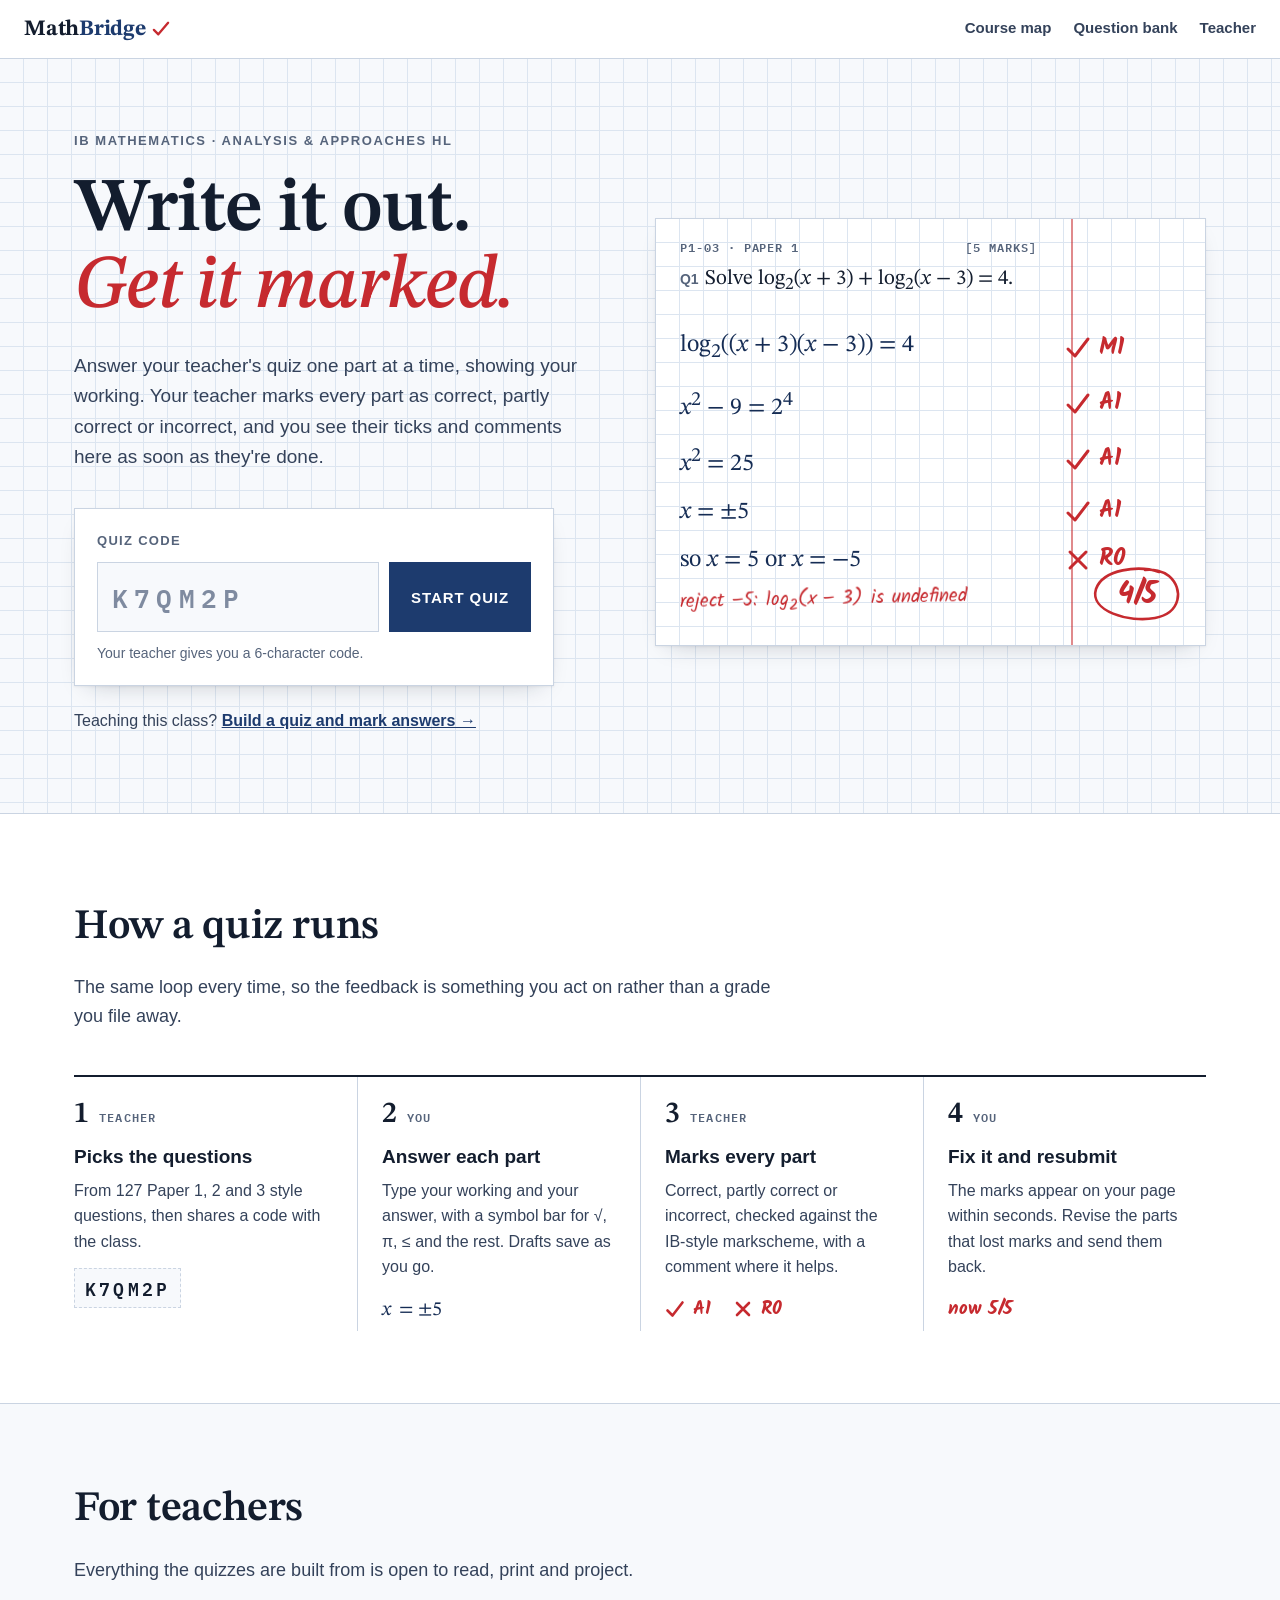
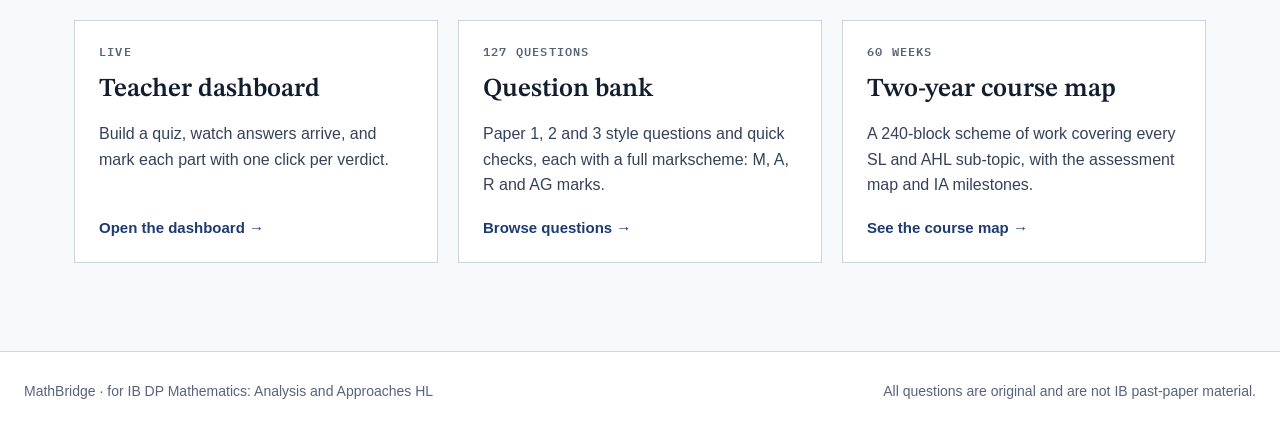
==== commit 3fc57d16: "Redesign site around student entry and teacher marking - New homepage: students type a quiz code to " ====
--- a/index.html
+++ b/index.html
@@ -3,1180 +3,224 @@
 <head>
 <meta charset="utf-8">
 <meta name="viewport" content="width=device-width,initial-scale=1">
-<title>AA HL Two-Year Course Map — MathBridge</title>
-<meta name="description" content="A week-by-week, block-by-block two-year scheme of work for IB DP Mathematics: Analysis and Approaches HL, with formative assessment, IA and Paper 3 planning, and 2029 guide transition notes.">
+<title>MathBridge — Write it out. Get it marked.</title>
+<meta name="description" content="IB Mathematics: Analysis and Approaches HL. Students answer their teacher's quiz part by part; the teacher marks each part correct, partly correct or incorrect, with comments the student sees straight away.">
 <meta name="robots" content="index, follow">
 <link rel="canonical" href="https://jameswangjianbo-netizen.github.io/mathbridge-site/">
 <meta property="og:type" content="website">
 <meta property="og:site_name" content="MathBridge">
-<meta property="og:title" content="AA HL Two-Year Course Map — MathBridge">
-<meta property="og:description" content="A week-by-week, block-by-block two-year scheme of work for IB DP Mathematics: Analysis and Approaches HL, with formative assessment, IA and Paper 3 planning, and 2029 guide transition notes.">
+<meta property="og:title" content="MathBridge — Write it out. Get it marked.">
+<meta property="og:description" content="Answer your AA HL quiz part by part. Your teacher marks every part, and you see the ticks and comments as soon as they're done.">
 <meta property="og:url" content="https://jameswangjianbo-netizen.github.io/mathbridge-site/">
 <meta name="twitter:card" content="summary">
-<link rel="icon" href="data:image/svg+xml,%3Csvg xmlns='http://www.w3.org/2000/svg' viewBox='0 0 40 40'%3E%3Crect width='40' height='40' rx='8' fill='%231F4E79'/%3E%3Ctext x='20' y='27' font-family='Georgia' font-size='18' fill='white' text-anchor='middle'%3E%E2%88%AB%3C/text%3E%3C/svg%3E">
-<link rel="stylesheet" href="https://fonts.googleapis.com/css2?family=Source+Serif+4:ital,opsz,wght@0,8..60,400;0,8..60,600;0,8..60,700;1,8..60,400&family=IBM+Plex+Sans:ital,wght@0,400;0,500;0,600;1,400&family=IBM+Plex+Mono:wght@400;500;600&display=swap">
-
+<link rel="icon" href="data:image/svg+xml,%3Csvg xmlns='http://www.w3.org/2000/svg' viewBox='0 0 40 40'%3E%3Crect width='40' height='40' rx='8' fill='%23131D2E'/%3E%3Cpath d='M10 21 L17 28 L31 11' fill='none' stroke='%23FF7A73' stroke-width='4.5' stroke-linecap='round' stroke-linejoin='round'/%3E%3C/svg%3E">
+<link rel="stylesheet" href="https://fonts.googleapis.com/css2?family=STIX+Two+Text:ital,wght@0,400..700;1,400..700&family=Kalam:wght@400;700&family=IBM+Plex+Mono:wght@400;500;600&display=swap">
+<link rel="stylesheet" href="assets/site.css">
 <style>
-/* ============ TOKENS: light is the base, dark redefines only tokens ============ */
-:root{
-  --paper:#F4F6F8;
-  --surface:#FFFFFF;
-  --surface-2:#EDF1F5;
-  --ink:#0F1D2B;
-  --ink-2:#2B3D4F;
-  --muted:#5B6E80;
-  --faint:#8496A6;
-  --rule:#D5DEE6;
-  --rule-soft:#E3EAF0;
-
-  --accent:#1F4E79;        /* prussian - structure, year 1 */
-  --accent-soft:#E4EDF5;
-  --accent-ink:#17395A;
-  --ox:#8C2F39;            /* oxblood - AHL, year 2 */
-  --ox-soft:#F6E7E8;
-  --gold:#8A6520;          /* 2029 transition notes */
-  --gold-soft:#F7EEDC;
-  --green:#2C6350;         /* assessment / formative */
-  --green-soft:#E2EFEA;
-
-  --t1:#1F4E79;  /* Number & algebra */
-  --t2:#5B4B8A;  /* Functions */
-  --t3:#0F6B63;  /* Geometry & trig */
-  --t4:#8A5A1B;  /* Statistics & probability */
-  --t5:#8C2F39;  /* Calculus */
-  --t0:#4A5A69;  /* Toolkit / IA / assessment */
-
-  --shadow:0 1px 2px rgba(15,29,43,.06), 0 6px 18px -8px rgba(15,29,43,.16);
-
-  --serif:"Source Serif 4", Georgia, "Times New Roman", serif;
-  --sans:"IBM Plex Sans", "Segoe UI", Helvetica, Arial, sans-serif;
-  --mono:"IBM Plex Mono", ui-monospace, "SFMono-Regular", Consolas, monospace;
+*{box-sizing:border-box}
+body{margin:0;color:var(--ink);font:17px/1.6 Arial,Helvetica,"Liberation Sans",sans-serif;-webkit-font-smoothing:antialiased}
+a{color:var(--accent)}
+:focus-visible{outline:3px solid var(--accent);outline-offset:2px}
+.wrap{max-width:1180px;margin:0 auto;padding:0 24px}
+h1,h2,h3{margin:0;text-wrap:balance}
+
+/* ---------- hero ---------- */
+.hero{border-bottom:1px solid var(--rule)}
+.hero .wrap{display:grid;grid-template-columns:minmax(0,1fr) minmax(0,1.05fr);gap:56px;align-items:center;padding-top:72px;padding-bottom:80px}
+.course{font-size:13px;font-weight:700;letter-spacing:.12em;text-transform:uppercase;color:var(--muted);margin:0 0 20px}
+.hero h1{font-family:var(--display);font-weight:600;font-size:clamp(44px,6.2vw,76px);line-height:1.02;letter-spacing:-.02em}
+.hero h1 em{font-style:italic;font-weight:500;color:var(--pen)}
+.lede{font-size:19px;color:var(--ink-2);max-width:36em;margin:24px 0 0}
+
+.join{margin-top:36px;background:var(--surface);border:1px solid var(--rule);box-shadow:var(--shadow);padding:22px 22px 20px;max-width:480px}
+.join label{display:block;font-size:13px;font-weight:700;letter-spacing:.1em;text-transform:uppercase;color:var(--muted);margin-bottom:10px}
+.join .row{display:flex;gap:10px}
+.join input{flex:1;min-width:0;font:600 26px/1 var(--mono);letter-spacing:.24em;text-transform:uppercase;color:var(--ink);background:var(--paper);border:1px solid var(--rule);padding:14px 14px;border-radius:0}
+.join input::placeholder{color:var(--faint);letter-spacing:.24em}
+.join input:focus{outline:2px solid var(--accent);outline-offset:-1px;border-color:var(--accent)}
+.join button{appearance:none;cursor:pointer;border:0;background:var(--accent);color:#fff;font:700 15px Arial,sans-serif;letter-spacing:.06em;text-transform:uppercase;padding:0 22px;white-space:nowrap}
+:root[data-theme="dark"] .join button{color:#0E1522}
+@media (prefers-color-scheme:dark){:root:not([data-theme="light"]) .join button{color:#0E1522}}
+.join button:hover{filter:brightness(1.12)}
+.join .help{font-size:14px;color:var(--muted);margin:10px 0 0}
+.join .err{font-size:15px;font-weight:600;color:var(--pen);margin:10px 0 0}
+.join .err:empty{display:none}
+.teach{margin:22px 0 0;font-size:16px;color:var(--ink-2)}
+.teach a{font-weight:700}
+
+/* ---------- the marked script (signature) ---------- */
+.script{position:relative;margin:0;background-color:var(--surface);border:1px solid var(--rule);box-shadow:var(--shadow);padding:22px 24px 26px 24px;
+  background-image:linear-gradient(var(--grid) 1px,transparent 1px),linear-gradient(90deg,var(--grid) 1px,transparent 1px);background-size:24px 24px;background-position:-1px -1px}
+.script::before{content:"";position:absolute;top:0;bottom:0;right:132px;border-left:2px solid var(--pen);opacity:.55}
+.script figcaption{display:flex;justify-content:space-between;gap:12px;font:600 12px/1 var(--mono);letter-spacing:.08em;text-transform:uppercase;color:var(--muted);margin:0 0 14px;padding-right:144px}
+.script .q{font-family:var(--display);font-size:21px;line-height:24px;margin:0 0 24px;padding-right:144px;color:var(--ink)}
+.script .q b{font-family:Arial,sans-serif;font-size:14px;color:var(--muted);font-weight:700;margin-right:6px}
+.script ol{list-style:none;margin:0;padding:0}
+.script li{display:grid;grid-template-columns:1fr 120px;column-gap:24px;align-items:center;min-height:48px}
+.work{font-family:var(--display);font-size:24px;line-height:48px;color:var(--accent-ink);white-space:nowrap}
+.work i{font-style:italic}
+.mk{display:flex;align-items:center;gap:8px;font-family:var(--hand);font-weight:700;font-size:24px;color:var(--pen);padding-left:4px}
+.mk svg{width:26px;height:26px;overflow:visible}
+.mk svg path{fill:none;stroke:var(--pen);stroke-width:3;stroke-linecap:round;stroke-linejoin:round;stroke-dasharray:40;stroke-dashoffset:0}
+.annot{font-family:var(--hand);color:var(--pen);font-size:19px;line-height:24px;margin:6px 0 0;padding-right:144px;transform:rotate(-1.2deg);transform-origin:left}
+.total{position:absolute;right:20px;bottom:18px;width:96px;height:64px;display:flex;align-items:center;justify-content:center;font-family:var(--hand);font-weight:700;font-size:30px;color:var(--pen)}
+.total svg{position:absolute;inset:0;width:100%;height:100%;overflow:visible}
+.total svg path{fill:none;stroke:var(--pen);stroke-width:2.6;stroke-linecap:round;stroke-dasharray:260;stroke-dashoffset:0}
+
+@media (prefers-reduced-motion:no-preference){
+  .script li .work{animation:write .5s ease-out both;animation-delay:calc(var(--i) * .62s + .35s)}
+  .script li .mk svg path{animation:draw .38s ease-out both;animation-delay:calc(var(--i) * .62s + .8s)}
+  .script li .mk span{animation:fade .3s ease-out both;animation-delay:calc(var(--i) * .62s + 1s)}
+  .annot{animation:fade .5s ease-out both;animation-delay:3.75s}
+  .total span{animation:fade .4s ease-out both;animation-delay:4.25s}
+  .total svg path{animation:circle .7s ease-in-out both;animation-delay:4.05s}
 }
-@media (prefers-color-scheme: dark){
-  :root:not([data-theme="light"]){
-    --paper:#0C1621;
-    --surface:#122130;
-    --surface-2:#182B3C;
-    --ink:#E8EFF5;
-    --ink-2:#C6D4E0;
-    --muted:#93A6B7;
-    --faint:#6C7F91;
-    --rule:#263B4E;
-    --rule-soft:#1D2E3F;
-
-    --accent:#7EB2DD;
-    --accent-soft:#16334C;
-    --accent-ink:#A8CCEB;
-    --ox:#E0888F;
-    --ox-soft:#3A1E22;
-    --gold:#D6AC63;
-    --gold-soft:#33280F;
-    --green:#79BFA6;
-    --green-soft:#12312A;
-
-    --t1:#7EB2DD;
-    --t2:#A99BDA;
-    --t3:#5CBDB2;
-    --t4:#D6A45F;
-    --t5:#E0888F;
-    --t0:#93A6B7;
-
-    --shadow:0 1px 2px rgba(0,0,0,.35), 0 8px 22px -10px rgba(0,0,0,.6);
-  }
+@keyframes write{from{opacity:0;clip-path:inset(0 100% 0 0)}to{opacity:1;clip-path:inset(0 0 0 0)}}
+@keyframes draw{from{stroke-dashoffset:40}to{stroke-dashoffset:0}}
+@keyframes circle{from{stroke-dashoffset:260}to{stroke-dashoffset:0}}
+@keyframes fade{from{opacity:0}to{opacity:1}}
+
+/* ---------- how a quiz runs ---------- */
+.how{padding:80px 0 72px;background:var(--surface);border-bottom:1px solid var(--rule)}
+.how h2,.res h2{font-family:var(--display);font-weight:600;font-size:clamp(30px,3.6vw,42px);letter-spacing:-.01em}
+.how > .wrap > p,.res > .wrap > p{color:var(--ink-2);max-width:40em;margin:12px 0 0;font-size:18px}
+.steps{list-style:none;margin:44px 0 0;padding:0;display:grid;grid-template-columns:repeat(4,minmax(0,1fr));gap:0;counter-reset:step;border-top:2px solid var(--ink)}
+.steps li{position:relative;padding:22px 24px 4px 0;counter-increment:step}
+.steps li + li{padding-left:24px;border-left:1px solid var(--rule)}
+.steps .who{display:flex;align-items:baseline;gap:10px;font:600 12px/1 var(--mono);letter-spacing:.1em;text-transform:uppercase;color:var(--muted)}
+.steps .who::before{content:counter(step);font-family:var(--display);font-size:30px;font-weight:600;letter-spacing:0;color:var(--ink)}
+.steps h3{font-family:Arial,sans-serif;font-size:19px;margin:16px 0 8px;line-height:1.3}
+.steps p{margin:0;color:var(--ink-2);font-size:16px}
+.steps .eg{display:inline-flex;align-items:center;gap:8px;margin-top:14px;font-family:var(--hand);font-weight:700;color:var(--pen);font-size:19px}
+.steps .eg svg{width:20px;height:20px;overflow:visible}
+.steps .eg svg path{fill:none;stroke:var(--pen);stroke-width:2.6;stroke-linecap:round;stroke-linejoin:round}
+.steps .eg.code{font:600 18px var(--mono);letter-spacing:.18em;color:var(--ink);background:var(--paper);border:1px dashed var(--rule);padding:4px 10px}
+.steps .eg.work2{font-family:var(--display);font-weight:400;color:var(--accent-ink);font-size:20px}
+
+/* ---------- resources ---------- */
+.res{padding:72px 0 88px}
+.cards{display:grid;grid-template-columns:repeat(3,minmax(0,1fr));gap:20px;margin-top:36px}
+.card{display:flex;flex-direction:column;background:var(--surface);border:1px solid var(--rule);padding:24px 24px 22px;text-decoration:none;color:inherit;transition:border-color .15s,transform .15s}
+.card:hover{border-color:var(--accent);transform:translateY(-2px)}
+@media (prefers-reduced-motion:reduce){.card{transition:none}.card:hover{transform:none}}
+.card .k{font:600 12px/1 var(--mono);letter-spacing:.1em;text-transform:uppercase;color:var(--muted)}
+.card h3{font-family:var(--display);font-weight:600;font-size:26px;margin:12px 0 10px;color:var(--ink)}
+.card p{margin:0 0 18px;color:var(--ink-2);font-size:16px}
+.card .go{margin-top:auto;font-weight:700;color:var(--accent);font-size:15px}
+
+@media (max-width:980px){
+  .hero .wrap{grid-template-columns:minmax(0,1fr);gap:44px;padding-top:48px;padding-bottom:56px}
+  .steps{grid-template-columns:repeat(2,minmax(0,1fr))}
+  .steps li:nth-child(3){padding-left:0;border-left:0}
+  .steps li:nth-child(n+3){border-top:1px solid var(--rule);margin-top:20px}
+  .cards{grid-template-columns:1fr}
 }
-:root[data-theme="dark"]{
-  --paper:#0C1621; --surface:#122130; --surface-2:#182B3C;
-  --ink:#E8EFF5; --ink-2:#C6D4E0; --muted:#93A6B7; --faint:#6C7F91;
-  --rule:#263B4E; --rule-soft:#1D2E3F;
-  --accent:#7EB2DD; --accent-soft:#16334C; --accent-ink:#A8CCEB;
-  --ox:#E0888F; --ox-soft:#3A1E22;
-  --gold:#D6AC63; --gold-soft:#33280F;
-  --green:#79BFA6; --green-soft:#12312A;
-  --t1:#7EB2DD; --t2:#A99BDA; --t3:#5CBDB2; --t4:#D6A45F; --t5:#E0888F; --t0:#93A6B7;
-  --shadow:0 1px 2px rgba(0,0,0,.35), 0 8px 22px -10px rgba(0,0,0,.6);
-}
-
-*{box-sizing:border-box}
-body{
-  margin:0; background:var(--paper); color:var(--ink);
-  font-family:var(--sans); font-size:15px; line-height:1.55;
-  -webkit-font-smoothing:antialiased;
-}
-h1,h2,h3,h4{font-family:var(--serif); font-weight:600; text-wrap:balance; margin:0; line-height:1.2}
-a{color:var(--accent); text-decoration-thickness:1px; text-underline-offset:2px}
-:focus-visible{outline:2px solid var(--accent); outline-offset:2px; border-radius:2px}
-
-.wrap{max-width:1240px; margin:0 auto; padding:0 24px}
-
-/* ============ MASTHEAD ============ */
-.masthead{
-  border-bottom:1px solid var(--rule);
-  background:
-    linear-gradient(var(--rule-soft) 1px, transparent 1px) 0 0/100% 28px,
-    linear-gradient(90deg, var(--rule-soft) 1px, transparent 1px) 0 0/28px 100%,
-    var(--surface);
-}
-.masthead .wrap{padding-top:44px; padding-bottom:32px}
-.eyebrow{
-  font-family:var(--mono); font-size:11.5px; letter-spacing:.14em; text-transform:uppercase;
-  color:var(--muted); margin:0 0 14px;
-}
-.masthead h1{font-size:clamp(32px,4.6vw,54px); letter-spacing:-.015em; max-width:19ch}
-.standfirst{max-width:62ch; color:var(--ink-2); font-size:17px; margin:16px 0 0}
-.byline{margin-top:20px; font-size:13px; color:var(--muted)}
-
-.facts{
-  display:grid; grid-template-columns:repeat(auto-fit,minmax(132px,1fr)); gap:1px;
-  margin-top:34px; background:var(--rule); border:1px solid var(--rule);
-}
-.fact{background:var(--surface); padding:14px 16px}
-.fact dt{font-family:var(--mono); font-size:10.5px; letter-spacing:.12em; text-transform:uppercase; color:var(--faint); margin:0}
-.fact dd{margin:5px 0 0; font-family:var(--mono); font-size:21px; font-weight:600; color:var(--ink); font-variant-numeric:tabular-nums}
-.fact dd small{font-family:var(--sans); font-size:12px; font-weight:400; color:var(--muted); display:block; letter-spacing:0}
-
-/* ============ TABS ============ */
-.tabbar{position:sticky; top:0; z-index:40; background:var(--surface); border-bottom:1px solid var(--rule)}
-.tabbar .wrap{display:flex; gap:2px; overflow-x:auto; padding-top:0; padding-bottom:0}
-.tab{
-  appearance:none; background:none; border:0; border-bottom:2px solid transparent;
-  font-family:var(--sans); font-size:13.5px; font-weight:500; color:var(--muted);
-  padding:14px 14px; cursor:pointer; white-space:nowrap;
-}
-.tab:hover{color:var(--ink)}
-.tab[aria-selected="true"]{color:var(--accent); border-bottom-color:var(--accent)}
-
-/* ============ PANELS ============ */
-.panel{display:none; padding:36px 0 80px}
-.panel.on{display:block}
-.section-head{margin:0 0 22px}
-.section-head h2{font-size:26px; letter-spacing:-.01em}
-.section-head p{color:var(--muted); max-width:66ch; margin:8px 0 0}
-
-/* ============ FILTER RAIL ============ */
-.controls{
-  position:sticky; top:47px; z-index:30; background:var(--paper);
-  border-bottom:1px solid var(--rule); padding:14px 0 12px; margin-bottom:26px;
-}
-.controls .row{display:flex; flex-wrap:wrap; gap:10px; align-items:center}
-.seg{display:flex; border:1px solid var(--rule); background:var(--surface)}
-.seg button{
-  appearance:none; background:none; border:0; padding:7px 13px; cursor:pointer;
-  font-family:var(--mono); font-size:11.5px; letter-spacing:.06em; text-transform:uppercase;
-  color:var(--muted); border-right:1px solid var(--rule);
-}
-.seg button:last-child{border-right:0}
-.seg button[aria-pressed="true"]{background:var(--accent); color:#fff}
-:root[data-theme="dark"] .seg button[aria-pressed="true"],
-:root:not([data-theme="light"]) .seg button[aria-pressed="true"]{color:#0C1621}
-@media (prefers-color-scheme: light){:root:not([data-theme="dark"]) .seg button[aria-pressed="true"]{color:#fff}}
-
-.chipfilter{display:flex; flex-wrap:wrap; gap:6px}
-.chipf{
-  appearance:none; cursor:pointer; background:var(--surface); border:1px solid var(--rule);
-  padding:6px 11px; font-family:var(--sans); font-size:12.5px; color:var(--muted);
-  display:inline-flex; align-items:center; gap:7px;
-}
-.chipf .dot{width:8px; height:8px; flex:none; border-radius:50%}
-.chipf[aria-pressed="true"]{color:var(--ink); border-color:currentColor; background:var(--surface-2)}
-.search{
-  flex:1; min-width:210px; border:1px solid var(--rule); background:var(--surface);
-  padding:8px 11px; font-family:var(--mono); font-size:12.5px; color:var(--ink);
-}
-.search::placeholder{color:var(--faint)}
-.count{font-family:var(--mono); font-size:11.5px; color:var(--faint); letter-spacing:.06em}
-
-/* ============ UNIT BANNER ============ */
-.unitband{
-  display:flex; flex-wrap:wrap; align-items:baseline; gap:14px;
-  margin:40px 0 14px; padding:0 0 10px; border-bottom:2px solid currentColor;
-}
-.unitband .u-no{font-family:var(--mono); font-size:12px; letter-spacing:.1em; opacity:.75}
-.unitband h3{font-size:21px; color:var(--ink); flex:1 1 320px}
-.unitband .u-meta{font-family:var(--mono); font-size:11.5px; color:var(--muted); letter-spacing:.05em}
-.unitband .u-idea{
-  flex-basis:100%; font-family:var(--serif); font-style:italic; font-size:15.5px;
-  color:var(--ink-2); margin-top:6px;
-}
-
-/* ============ WEEK CARD ============ */
-.week{
-  background:var(--surface); border:1px solid var(--rule); border-left:4px solid var(--tc,var(--t0));
-  margin-bottom:10px; box-shadow:var(--shadow);
-}
-.week > summary{
-  cursor:pointer; list-style:none; padding:13px 16px; display:grid;
-  grid-template-columns:74px 1fr auto; gap:14px; align-items:center;
-}
-.week > summary::-webkit-details-marker{display:none}
-.week > summary:hover{background:var(--surface-2)}
-.wk-no{font-family:var(--mono); font-size:11px; letter-spacing:.07em; color:var(--muted); text-transform:uppercase}
-.wk-no b{display:block; font-size:19px; color:var(--ink); font-weight:600; letter-spacing:-.02em}
-.wk-title{font-family:var(--serif); font-size:17px; font-weight:600}
-.wk-sub{font-size:12.5px; color:var(--muted); margin-top:2px}
-.wk-right{display:flex; align-items:center; gap:10px}
-.marker{
-  font-family:var(--mono); font-size:10px; letter-spacing:.08em; text-transform:uppercase;
-  padding:3px 7px; border:1px solid currentColor; white-space:nowrap;
-}
-.m-fa{color:var(--green)} .m-ia{color:var(--t2)} .m-p3{color:var(--ox)} .m-exam{color:var(--t4)}
-.chev{color:var(--faint); font-family:var(--mono); font-size:13px}
-.week[open] .chev{transform:rotate(90deg)}
-.chev{display:inline-block; transition:transform .15s ease}
-@media (prefers-reduced-motion:reduce){.chev{transition:none}}
-
-.blocks{border-top:1px solid var(--rule-soft)}
-.blk{
-  display:grid; grid-template-columns:74px 1fr; gap:14px;
-  padding:14px 16px; border-bottom:1px solid var(--rule-soft);
-}
-.blk:last-child{border-bottom:0}
-.blk-n{font-family:var(--mono); font-size:10.5px; color:var(--faint); letter-spacing:.08em; text-transform:uppercase; padding-top:3px}
-.blk-n b{display:block; color:var(--muted); font-size:14px; font-weight:600}
-.blk h4{font-size:15.5px; font-family:var(--sans); font-weight:600; color:var(--ink)}
-.codes{display:flex; flex-wrap:wrap; gap:5px; margin:0 0 6px}
-.code{
-  font-family:var(--mono); font-size:10.5px; letter-spacing:.03em; padding:2px 6px;
-  background:var(--accent-soft); color:var(--accent-ink); border:1px solid transparent;
-}
-.code.ahl{background:var(--ox-soft); color:var(--ox)}
-.code.tk{background:var(--surface-2); color:var(--muted)}
-.blk dl{margin:8px 0 0; display:grid; grid-template-columns:auto 1fr; gap:4px 12px; font-size:13.5px}
-.blk dt{
-  font-family:var(--mono); font-size:9.5px; letter-spacing:.1em; text-transform:uppercase;
-  color:var(--faint); padding-top:4px; white-space:nowrap;
-}
-.blk dd{margin:0; color:var(--ink-2)}
-.blk dd.inq{font-family:var(--serif); font-style:italic; color:var(--ink)}
-.blk dd.chk{color:var(--green)}
-.tag{font-family:var(--mono); font-size:9.5px; color:var(--faint); font-style:normal}
-
-.flag2029{
-  margin:10px 0 0; padding:9px 12px; background:var(--gold-soft);
-  border-left:3px solid var(--gold); font-size:12.5px; color:var(--ink-2);
-}
-.flag2029 b{font-family:var(--mono); font-size:10px; letter-spacing:.1em; text-transform:uppercase; color:var(--gold); display:block; margin-bottom:3px}
-body.hide2029 .flag2029{display:none}
-
-/* ============ PROSE + TABLES ============ */
-.prose{max-width:74ch}
-.prose p{color:var(--ink-2); margin:0 0 14px}
-.prose h3{font-size:20px; margin:32px 0 10px}
-.prose h4{font-size:15px; font-family:var(--sans); font-weight:600; margin:22px 0 6px; color:var(--ink)}
-.prose ul,.prose ol{margin:0 0 14px; padding-left:20px; color:var(--ink-2)}
-.prose li{margin-bottom:6px}
-.tablewrap{overflow-x:auto; border:1px solid var(--rule); background:var(--surface); margin:0 0 22px}
-table{border-collapse:collapse; width:100%; min-width:560px; font-size:13.5px}
-th,td{text-align:left; padding:9px 13px; border-bottom:1px solid var(--rule-soft); vertical-align:top}
-thead th{
-  font-family:var(--mono); font-size:10px; letter-spacing:.1em; text-transform:uppercase;
-  color:var(--muted); background:var(--surface-2); border-bottom:1px solid var(--rule);
-}
-tbody tr:last-child td{border-bottom:0}
-td.num{font-family:var(--mono); font-variant-numeric:tabular-nums; white-space:nowrap}
-td.code-cell{font-family:var(--mono); font-size:12px; white-space:nowrap}
-
-.cards{display:grid; grid-template-columns:repeat(auto-fit,minmax(250px,1fr)); gap:14px; margin:0 0 26px}
-.card{background:var(--surface); border:1px solid var(--rule); border-top:3px solid var(--tc,var(--accent)); padding:16px 17px}
-.card h4{font-family:var(--serif); font-size:16px; font-weight:600; margin:0 0 6px}
-.card p{font-size:13.5px; color:var(--ink-2); margin:0}
-.card .k{font-family:var(--mono); font-size:10px; letter-spacing:.1em; text-transform:uppercase; color:var(--faint); display:block; margin-bottom:8px}
-
-.timeline{border-left:2px solid var(--rule); margin:0 0 26px; padding-left:0}
-.tl{position:relative; padding:0 0 20px 26px}
-.tl::before{content:""; position:absolute; left:-6px; top:6px; width:10px; height:10px; background:var(--accent); border:2px solid var(--surface); border-radius:50%}
-.tl.milestone::before{background:var(--ox)}
-.tl .when{font-family:var(--mono); font-size:11px; letter-spacing:.08em; text-transform:uppercase; color:var(--muted)}
-.tl h4{font-family:var(--sans); font-size:15px; font-weight:600; margin:2px 0 4px}
-.tl p{font-size:13.5px; color:var(--ink-2); margin:0}
-
-.note{border:1px solid var(--rule); border-left:3px solid var(--accent); background:var(--surface); padding:14px 16px; margin:0 0 22px; font-size:13.5px; color:var(--ink-2)}
-.note strong{color:var(--ink)}
-
-footer{border-top:1px solid var(--rule); background:var(--surface); padding:26px 0 40px; font-size:12.5px; color:var(--muted)}
-
-@media (max-width:720px){
+@media (max-width:560px){
   .wrap{padding:0 16px}
-  .week > summary{grid-template-columns:56px 1fr; }
-  .wk-right{grid-column:1/-1; justify-content:flex-start}
-  .blk{grid-template-columns:1fr; gap:6px}
-  .blk-n{display:flex; gap:8px; align-items:baseline}
-  .blk-n b{display:inline}
-  .blk dl{grid-template-columns:1fr; gap:2px 0}
-  .blk dt{padding-top:7px}
-  .controls{position:static}
-  .tabbar{position:static}
-}
-@media print{
-  .tabbar,.controls,.chev{display:none}
-  .panel{display:block !important}
-  .week{break-inside:avoid; box-shadow:none}
-  body{background:#fff}
+  .script{padding:18px 14px 22px}
+  .script::before{right:72px}
+  .script li{grid-template-columns:minmax(0,1fr) 60px;column-gap:12px}
+  .script figcaption,.script .q,.annot{padding-right:0}
+  .script .q{font-size:19px}
+  .work{font-size:16px;white-space:normal;line-height:24px;padding:12px 0}
+  .mk{font-size:17px;gap:3px;padding-left:2px}
+  .mk svg{width:17px;height:17px}
+  .annot{padding-right:76px;font-size:16px}
+  .total{right:4px;width:66px;height:48px;font-size:21px;bottom:14px}
+  .script figcaption{font-size:11px}
+  .join .row{flex-direction:column}
+  .join button{padding:14px 22px}
+  .steps{grid-template-columns:1fr}
+  .steps li,.steps li + li{padding-left:0;border-left:0}
+  .steps li + li{border-top:1px solid var(--rule);margin-top:16px}
 }
 </style>
 </head>
 <body>
-
-<header class="masthead">
+<header class="topbar"><div class="bar-in">
+  <a class="brand" href="./">Math<span>Bridge</span><svg viewBox="0 0 20 18" aria-hidden="true"><path d="M2 10 L7 15 L18 2"/></svg></a>
+  <nav aria-label="Site"><a href="course-map/">Course map</a><a href="formative-bank/">Question bank</a><a href="teacher/">Teacher</a></nav>
+</div></header>
+
+<main>
+<section class="hero squared">
   <div class="wrap">
-    <p class="eyebrow">IB Diploma Programme &middot; Mathematics: Analysis and Approaches &middot; Higher Level</p>
-    <h1>AA HL Two-Year Course Map</h1>
-    <p class="standfirst">A week-by-week, block-by-block scheme of work for the full Higher Level course &mdash; 240 timetabled blocks carrying the IB&rsquo;s 240 recommended hours, built on the current guide (first assessment 2021, updated Nov 2024), sequenced from content to concept, and annotated wherever the 2029 guide changes what you teach.</p>
-    <p class="byline">Designed for 4 &times; 80&ndash;90&nbsp;min blocks per week &middot; companion: <a href="formative-bank/">AA HL Formative Bank</a></p>
-
-    <dl class="facts">
-      <div class="fact"><dt>Teaching blocks</dt><dd>240<small>132 in DP1 &middot; 108 in DP2</small></dd></div>
-      <div class="fact"><dt>Teaching weeks</dt><dd>60<small>33 + 27</small></dd></div>
-      <div class="fact"><dt>Units</dt><dd>16<small>9 in DP1 &middot; 7 in DP2</small></dd></div>
-      <div class="fact"><dt>Syllabus items</dt><dd>83<small>every SL + AHL code</small></dd></div>
-      <div class="fact"><dt>Unit formatives</dt><dd>18<small>+ 7 retrieval quizzes</small></dd></div>
-      <div class="fact"><dt>Paper 3 labs</dt><dd>7<small>spaced through DP2</small></dd></div>
-    </dl>
+    <div>
+      <p class="course">IB Mathematics &middot; Analysis &amp; Approaches HL</p>
+      <h1>Write it out.<br><em>Get it marked.</em></h1>
+      <p class="lede">Answer your teacher's quiz one part at a time, showing your working. Your teacher marks every part as correct, partly correct or incorrect, and you see their ticks and comments here as soon as they're done.</p>
+
+      <form class="join" id="join" novalidate>
+        <label for="code">Quiz code</label>
+        <div class="row">
+          <input id="code" name="code" type="text" inputmode="text" autocomplete="off" autocapitalize="characters" spellcheck="false" maxlength="12" placeholder="K7QM2P" aria-describedby="codehelp codeerr">
+          <button type="submit">Start quiz</button>
+        </div>
+        <p class="help" id="codehelp">Your teacher gives you a 6-character code.</p>
+        <p class="err" id="codeerr" role="alert"></p>
+      </form>
+      <p class="teach">Teaching this class? <a href="teacher/">Build a quiz and mark answers &rarr;</a></p>
+    </div>
+
+    <figure class="script" aria-label="A sample answer marked by a teacher: four method and accuracy marks awarded, the reasoning mark lost for not rejecting x = −5. Score 4 out of 5.">
+      <figcaption><span>P1-03 &middot; Paper 1</span><span>[5 marks]</span></figcaption>
+      <p class="q"><b>Q1</b>Solve log<sub>2</sub>(<i>x</i> + 3) + log<sub>2</sub>(<i>x</i> &minus; 3) = 4.</p>
+      <ol>
+        <li style="--i:0"><span class="work">log<sub>2</sub>((<i>x</i> + 3)(<i>x</i> &minus; 3)) = 4</span><span class="mk"><svg viewBox="0 0 26 26" aria-hidden="true"><path d="M3 14 L10 21 L23 4"/></svg><span>M1</span></span></li>
+        <li style="--i:1"><span class="work"><i>x</i><sup>2</sup> &minus; 9 = 2<sup>4</sup></span><span class="mk"><svg viewBox="0 0 26 26" aria-hidden="true"><path d="M3 14 L10 21 L23 4"/></svg><span>A1</span></span></li>
+        <li style="--i:2"><span class="work"><i>x</i><sup>2</sup> = 25</span><span class="mk"><svg viewBox="0 0 26 26" aria-hidden="true"><path d="M3 14 L10 21 L23 4"/></svg><span>A1</span></span></li>
+        <li style="--i:3"><span class="work"><i>x</i> = &plusmn;5</span><span class="mk"><svg viewBox="0 0 26 26" aria-hidden="true"><path d="M3 14 L10 21 L23 4"/></svg><span>A1</span></span></li>
+        <li style="--i:4"><span class="work">so <i>x</i> = 5 or <i>x</i> = &minus;5</span><span class="mk"><svg viewBox="0 0 26 26" aria-hidden="true"><path d="M5 5 L21 21 M21 5 L5 21"/></svg><span>R0</span></span></li>
+      </ol>
+      <p class="annot">reject &minus;5: log<sub>2</sub>(<i>x</i> &minus; 3) is undefined</p>
+      <div class="total" aria-hidden="true"><svg viewBox="0 0 96 64"><path d="M70 9 C 50 2, 14 6, 7 26 C 0 48, 40 60, 66 55 C 92 50, 95 26, 80 13 C 74 8, 64 6, 56 7"/></svg><span>4/5</span></div>
+    </figure>
   </div>
-</header>
-
-<nav class="tabbar">
-  <div class="wrap" role="tablist">
-    <button class="tab" role="tab" aria-selected="true" data-panel="sow">Scheme of work</button>
-    <button class="tab" role="tab" aria-selected="false" data-panel="arch">Course architecture</button>
-    <button class="tab" role="tab" aria-selected="false" data-panel="assess">Assessment map</button>
-    <button class="tab" role="tab" aria-selected="false" data-panel="ia">IA &amp; Paper 3</button>
-    <button class="tab" role="tab" aria-selected="false" data-panel="g2029">2029 transition</button>
-    <button class="tab" role="tab" aria-selected="false" data-panel="cover">Coverage audit</button>
+</section>
+
+<section class="how">
+  <div class="wrap">
+    <h2>How a quiz runs</h2>
+    <p>The same loop every time, so the feedback is something you act on rather than a grade you file away.</p>
+    <ol class="steps">
+      <li><span class="who">Teacher</span><h3>Picks the questions</h3><p>From 127 Paper 1, 2 and 3 style questions, then shares a code with the class.</p><span class="eg code">K7QM2P</span></li>
+      <li><span class="who">You</span><h3>Answer each part</h3><p>Type your working and your answer, with a symbol bar for &radic;, &pi;, &le; and the rest. Drafts save as you go.</p><span class="eg work2"><i>x</i> = &plusmn;5</span></li>
+      <li><span class="who">Teacher</span><h3>Marks every part</h3><p>Correct, partly correct or incorrect, checked against the IB-style markscheme, with a comment where it helps.</p><span class="eg"><svg viewBox="0 0 20 20" aria-hidden="true"><path d="M2.5 11.5 L7.5 16.5 L17.5 3.5"/></svg>A1 &nbsp;<svg viewBox="0 0 20 20" aria-hidden="true"><path d="M4 4 L16 16 M16 4 L4 16"/></svg>R0</span></li>
+      <li><span class="who">You</span><h3>Fix it and resubmit</h3><p>The marks appear on your page within seconds. Revise the parts that lost marks and send them back.</p><span class="eg">now 5/5</span></li>
+    </ol>
   </div>
-</nav>
-
-<main class="wrap">
-
-<!-- ============================ SCHEME OF WORK ============================ -->
-<section class="panel on" id="p-sow">
-  <div class="controls">
-    <div class="row" style="margin-bottom:9px">
-      <div class="seg" role="group" aria-label="Year">
-        <button data-year="all" aria-pressed="true">Both years</button>
-        <button data-year="1" aria-pressed="false">DP1</button>
-        <button data-year="2" aria-pressed="false">DP2</button>
-      </div>
-      <input class="search" type="search" id="q" placeholder="Search a code, topic or task &mdash; e.g. AHL 5.19, induction, Bayes">
-      <div class="seg" role="group" aria-label="Expand">
-        <button id="expandAll" aria-pressed="false">Expand all</button>
-        <button id="toggle2029" aria-pressed="true">2029 notes</button>
-      </div>
-      <span class="count" id="count"></span>
-    </div>
-    <div class="row">
-      <div class="chipfilter" id="topicChips"></div>
+</section>
+
+<section class="res">
+  <div class="wrap">
+    <h2>For teachers</h2>
+    <p>Everything the quizzes are built from is open to read, print and project.</p>
+    <div class="cards">
+      <a class="card" href="teacher/"><span class="k">Live</span><h3>Teacher dashboard</h3><p>Build a quiz, watch answers arrive, and mark each part with one click per verdict.</p><span class="go">Open the dashboard &rarr;</span></a>
+      <a class="card" href="formative-bank/"><span class="k">127 questions</span><h3>Question bank</h3><p>Paper 1, 2 and 3 style questions and quick checks, each with a full markscheme: M, A, R and AG marks.</p><span class="go">Browse questions &rarr;</span></a>
+      <a class="card" href="course-map/"><span class="k">60 weeks</span><h3>Two-year course map</h3><p>A 240-block scheme of work covering every SL and AHL sub-topic, with the assessment map and IA milestones.</p><span class="go">See the course map &rarr;</span></a>
     </div>
   </div>
-  <div id="sow"></div>
 </section>
-
-<!-- ============================ ARCHITECTURE ============================ -->
-<section class="panel" id="p-arch">
-  <div class="section-head">
-    <h2>How the two years are built</h2>
-    <p>The guide is not a teaching order. This course is sequenced so that every new idea has somewhere to land, and every big concept is met at least three times &mdash; informally, formally, then extended.</p>
-  </div>
-
-  <div class="prose">
-    <h3>Five conceptual threads</h3>
-    <p>Each thread is introduced early, revisited in a second context, then extended at AHL. When you plan a lesson, name the thread aloud &mdash; that is what turns content into concept.</p>
-  </div>
-
-  <div class="cards">
-    <div class="card" style="--tc:var(--t1)"><span class="k">Thread 01</span><h4>Equivalence &amp; form</h4><p>The same object wearing different clothes: vertex vs factored quadratics, Cartesian vs polar complex numbers, partial fractions, trig identities, integration by rearrangement. <em>Met W2 &rarr; W14 &rarr; DP2 W4.</em></p></div>
-    <div class="card" style="--tc:var(--t1)"><span class="k">Thread 02</span><h4>Generalization &amp; proof</h4><p>Pattern &rarr; conjecture &rarr; justification &rarr; proof. Deductive proof in W2, induction on series in W6, De Moivre by induction in DP2 W6, Maclaurin as generalized approximation in DP2 W23. <em>The spine of Paper&nbsp;3.</em></p></div>
-    <div class="card" style="--tc:var(--t2)"><span class="k">Thread 03</span><h4>Function as a lens</h4><p>Domain, range, inverse and transformation established once in W10&ndash;13, then reused for every new family: exponential, polynomial, rational, circular, inverse trigonometric.</p></div>
-    <div class="card" style="--tc:var(--t5)"><span class="k">Thread 04</span><h4>Change &amp; accumulation</h4><p>The derivative is met in DP1 (W19) so it can be used as a graphing tool for a whole year before integration arrives in DP2. Differentiation and integration are deliberately separated by nine months.</p></div>
-    <div class="card" style="--tc:var(--t4)"><span class="k">Thread 05</span><h4>Uncertainty &amp; inference</h4><p>Deliberately taught late (DP2 W13&ndash;17) when students have integration for continuous random variables and combinatorics for the binomial &mdash; so probability is derived, not asserted.</p></div>
-    <div class="card" style="--tc:var(--t0)"><span class="k">Running</span><h4>The toolkit</h4><p>30 hours of inquiry, modelling and investigation are not a unit &mdash; they are the fourth block of selected weeks: Toolkit tasks, Paper 3 Labs, and the exploration itself.</p></div>
-  </div>
-
-  <div class="prose">
-    <h3>Sequencing decisions and why</h3>
-    <h4>Proof comes first, not last</h4>
-    <p>Most schemes park <span class="code ahl">AHL 1.15</span> next to complex numbers. Here contradiction and counterexample are taught in week 2 and induction in week 3, because every subsequent unit then has a legitimate proof task available: sums of series (W6), De Moivre (DP2 W6), higher derivatives (W23), divisibility. Proof stops being a topic and becomes a habit.</p>
-    <h4>Differentiation before trigonometry</h4>
-    <p>Placing Calculus 1 (W19&ndash;23) before the trigonometric functions means that when <span class="code">SL 3.7</span> arrives, students already own the language of maxima, minima and concavity and can analyse <em>a</em>&thinsp;sin(<em>b</em>(<em>x</em>+<em>c</em>))+<em>d</em> rather than merely describe it. It also means the derivatives of sin and cos in W31 are an extension of a known process, not a new one.</p>
-    <h4>Complex numbers after trigonometry</h4>
-    <p>Modulus&ndash;argument form, Euler form and De Moivre are unteachable without fluent exact values and compound angle identities. Those are settled in DP1 W27&ndash;W30; complex numbers follow in DP2 W4&ndash;7, where De Moivre repays the trigonometry by generating identities in the other direction.</p>
-    <h4>Statistics late, and integrated</h4>
-    <p>Continuous random variables (<span class="code ahl">AHL 4.14</span>) are an integration topic wearing a statistics hat. Teaching probability after Calculus 3 lets students find modes, medians and variances of pdfs by integrating rather than by rule-following, and lets the binomial distribution be justified from the counting principles taught in DP2 W1&ndash;2.</p>
-    <h4>On hours: 240 blocks, 240 hours</h4>
-    <p>Four 85-minute blocks a week over 60 teaching weeks is about 340 contact hours. The IB recommends 240 hours for an HL course, of which 30 belong to the toolkit and the exploration. The surplus is not slack &mdash; it is the retrieval starters, the peer marking, the reteach clinics, the mock series and the revision programme, all of which are timetabled here rather than assumed. If your calendar gives you fewer weeks, cut from the revision weeks and the toolkit blocks before you cut from the content units.</p>
-
-    <h4>The last five weeks are not new content</h4>
-    <p>All syllabus content closes at DP2 week 23. Week 24 is mocks; weeks 25&ndash;27 are diagnosis-driven &mdash; clinics chosen from mock data, a no-GDC fluency programme, and Paper 3 under timing.</p>
-
-    <h3>The standard block</h3>
-    <p>Every 85-minute block runs the same shape, so cognitive load goes into the mathematics rather than into working out what happens next.</p>
-  </div>
-
-  <div class="tablewrap">
-    <table>
-      <thead><tr><th>Minutes</th><th>Phase</th><th>What happens</th><th>Assessment purpose</th></tr></thead>
-      <tbody>
-        <tr><td class="num">0&ndash;10</td><td>Retrieval starter</td><td>Five questions: last lesson, last week, last unit, last term, prior learning. Silent, no GDC, self-marked.</td><td>Spaced retrieval; surfaces decay</td></tr>
-        <tr><td class="num">10&ndash;25</td><td>Inquiry launch</td><td>The week&rsquo;s factual or conceptual question, opened through an investigation, Desmos file or textbook investigation.</td><td>Elicits prior conceptions</td></tr>
-        <tr><td class="num">25&ndash;45</td><td>Formalisation</td><td>Notation, definition, worked examples with visible reasoning. I do &rarr; we do.</td><td>Modelling of mark-worthy layout</td></tr>
-        <tr><td class="num">45&ndash;52</td><td>Hinge question</td><td>One multiple-choice diagnostic where each distractor maps to a named misconception. All students respond.</td><td>Decides the next 30 minutes</td></tr>
-        <tr><td class="num">52&ndash;75</td><td>Deliberate practice</td><td>Differentiated by the hinge result; explicitly split into no-GDC and GDC-permitted strands.</td><td>Fluency and transfer</td></tr>
-        <tr><td class="num">75&ndash;85</td><td>Synthesis &amp; exit</td><td>The conceptual or debatable question, one exit ticket, homework brief with a markscheme to self-check against.</td><td>Consolidation; next-lesson data</td></tr>
-      </tbody>
-    </table>
-  </div>
-
-  <div class="note" style="border-left-color:var(--green)"><strong>Companion document.</strong> The hinge questions, exit tickets, unit formatives, retrieval quizzes and marking protocols referenced throughout this map are written out in full in the <a href="formative-bank/">AA HL Formative Bank</a>.</div>
-
-  <div class="note"><strong>Reading the codes.</strong> <span class="code">Blue</span> codes are SL content, compulsory for both levels. <span class="code ahl">Oxblood</span> codes are AHL &mdash; additional higher level content. <span class="code tk">Grey</span> codes are toolkit, IA or assessment blocks drawn from the 30 non-syllabus hours.</div>
-</section>
-
-<!-- ============================ ASSESSMENT ============================ -->
-<section class="panel" id="p-assess">
-  <div class="section-head">
-    <h2>Formative assessment architecture</h2>
-    <p>Four nested cycles: a hinge question and an exit ticket in every one of the 240 blocks, a retrieval starter every lesson, eighteen unit formatives, and seven cumulative retrieval quizzes. Nothing here is reported except the unit formatives and the two examination series.</p>
-  </div>
-
-  <div class="cards">
-    <div class="card" style="--tc:var(--green)"><span class="k">Cycle 1 &middot; every block</span><h4>Hinge &amp; exit</h4><p>One hinge question at minute 45 with misconception-mapped distractors, one exit ticket at minute 80. Both are read before the next lesson is planned. No marks recorded.</p></div>
-    <div class="card" style="--tc:var(--green)"><span class="k">Cycle 2 &middot; every week</span><h4>Retrieval starter</h4><p>Five interleaved questions, self-marked in two minutes. Weekly totals go into the student&rsquo;s own error log &mdash; not into the gradebook.</p></div>
-    <div class="card" style="--tc:var(--green)"><span class="k">Cycle 3 &middot; every unit</span><h4>Unit formative + peer marking</h4><p>A 40&ndash;50 minute paper under exam conditions, then peer-marked against the real IB markscheme. The marking is the learning. Best four per semester are reported.</p></div>
-    <div class="card" style="--tc:var(--green)"><span class="k">Cycle 4 &middot; seven times in two years</span><h4>Cumulative retrieval quiz</h4><p>Twenty questions spanning everything taught to date, GDC-free, at DP1 weeks 7, 13, 20 and 30 and DP2 weeks 7, 12 and 17. Tracked on a single running chart per student so decay is visible.</p></div>
-  </div>
-
-  <div class="prose">
-    <h3>The eleven formative techniques in rotation</h3>
-  </div>
-  <div class="tablewrap">
-    <table>
-      <thead><tr><th>Technique</th><th>Best used for</th><th>Evidence it produces</th><th>Turnaround</th></tr></thead>
-      <tbody>
-        <tr><td>Hinge question</td><td>Deciding whether to move on</td><td>Whole-class distribution across named misconceptions</td><td class="num">Instant</td></tr>
-        <tr><td>Mini-whiteboards</td><td>Notation, sign errors, quadrant reasoning</td><td>Every student&rsquo;s attempt, visible at once</td><td class="num">Instant</td></tr>
-        <tr><td>My favourite no</td><td>Unpicking a productive error</td><td>One anonymised wrong answer analysed by the class</td><td class="num">Instant</td></tr>
-        <tr><td>Card sort</td><td>Classification: proof types, function families, DE types</td><td>Reasoning made audible during sorting</td><td class="num">Same lesson</td></tr>
-        <tr><td>Always / sometimes / never</td><td>Conceptual boundaries and edge cases</td><td>Counterexamples students generate themselves</td><td class="num">Same lesson</td></tr>
-        <tr><td>Exit ticket</td><td>One-idea check at the close</td><td>A sortable pile: got it / nearly / reteach</td><td class="num">Overnight</td></tr>
-        <tr><td>Peer marking to IB markscheme</td><td>Markscheme literacy; M, A and R marks</td><td>Students&rsquo; annotations reveal what they think earns credit</td><td class="num">Same lesson</td></tr>
-        <tr><td>Green-pen correction &amp; error log</td><td>Closing the loop after any written task</td><td>A personal, growing taxonomy of that student&rsquo;s errors</td><td class="num">1 lesson</td></tr>
-        <tr><td>Comparative judgement</td><td>Concept maps, proofs, IA drafts</td><td>A rank order plus the criteria that produced it</td><td class="num">2&ndash;3 days</td></tr>
-        <tr><td>GDC screencast</td><td>Technology fluency for Paper 2 and 3</td><td>A 60-second recording that exposes inefficient routes</td><td class="num">2 days</td></tr>
-        <tr><td>class reasoning thread</td><td>Homework where solutions are withheld</td><td>Written mathematical argument between peers</td><td class="num">Rolling</td></tr>
-      </tbody>
-    </table>
-  </div>
-
-  <div class="prose">
-    <h3>Summative and reporting points</h3>
-  </div>
-  <div class="tablewrap">
-    <table>
-      <thead><tr><th>When</th><th>Assessment</th><th>Format</th><th>Purpose</th></tr></thead>
-      <tbody>
-        <tr><td class="num">DP1 W18</td><td>Interim assessment</td><td>Paper 1 style, 60 min, no GDC</td><td>First true no-calculator endurance test</td></tr>
-        <tr><td class="num">DP1 W33</td><td>DP1 examinations</td><td>Paper 1 (90 min) + Paper 2 (90 min)</td><td>Predicted-grade baseline; sets summer work</td></tr>
-        <tr><td class="num">DP2 W12</td><td>Exploration &mdash; final</td><td>12&ndash;20 pages, 5 criteria, 20 marks</td><td>20% of the IB grade; internally marked, externally moderated</td></tr>
-        <tr><td class="num">DP2 W24</td><td>Mock examinations</td><td>P1 120&nbsp;min &middot; P2 120&nbsp;min &middot; P3 75&nbsp;min</td><td>Predicted grades; drives weeks 25&ndash;27 clinics</td></tr>
-        <tr><td class="num">May DP2</td><td>IB examinations</td><td>P1 30% &middot; P2 30% &middot; P3 20% &middot; IA 20%</td><td>&mdash;</td></tr>
-      </tbody>
-    </table>
-  </div>
-  <div class="note"><strong>Paper 3 note.</strong> The November 2024 update corrected Paper 3 to <strong>75 minutes / 55 marks</strong>. Under the 2029 guide it becomes <strong>60 minutes / 50 marks</strong>. Time all Paper 3 practice at 75 minutes for the 2028 cohort.</div>
-</section>
-
-<!-- ============================ IA & PAPER 3 ============================ -->
-<section class="panel" id="p-ia">
-  <div class="section-head">
-    <h2>The exploration, milestone by milestone</h2>
-    <p>Fifteen of the thirty toolkit hours belong to the exploration. They are distributed here rather than blocked, so investigation skills are built long before the IA is named.</p>
-  </div>
-  <div class="timeline">
-    <div class="tl"><div class="when">DP1 W6 &middot; Toolkit 1</div><h4>Pattern to conjecture</h4><p>A 45-minute mini-exploration on figurate numbers, written up in 300 words. Feedback uses criterion&nbsp;E language deliberately, without naming the IA.</p></div>
-    <div class="tl"><div class="when">DP1 W13 &middot; Toolkit 2</div><h4>The modelling cycle</h4><p>Fit, test, reflect, adapt. Students model one real data set of their own choosing and critique the fit &mdash; the first rehearsal of criterion&nbsp;D.</p></div>
-    <div class="tl"><div class="when">DP1 W22 &middot; Toolkit 3</div><h4>Reading a published exploration</h4><p>Two moderated exemplars (19 marks and 16 marks) marked blind by students against all five criteria, then compared with the official marks.</p></div>
-    <div class="tl milestone"><div class="when">DP1 W28 &middot; Launch</div><h4>Exploration launched</h4><p>Criteria unpacked, stimulus workshop, ethics and academic integrity including the IB position on AI tools. Students leave with three candidate areas of interest.</p></div>
-    <div class="tl milestone"><div class="when">DP1 W31 &middot; Deadline</div><h4>Form B due &mdash; topic, rationale, aim</h4><p>Signed by student and teacher and binding. One round of written feedback follows within two weeks. Contributes to the semester&rsquo;s best-four formative grades.</p></div>
-    <div class="tl"><div class="when">DP1 summer</div><h4>Data collection and reading</h4><p>Students gather primary or secondary data, or work the mathematics of their investigation, and log sources as they go.</p></div>
-    <div class="tl"><div class="when">DP2 W1&ndash;3 &middot; Clinics</div><h4>Problem specification and scope</h4><p>One-to-one consultations. The commonest fix at this stage is narrowing: a good exploration does a few things well.</p></div>
-    <div class="tl milestone"><div class="when">DP2 W6 &middot; Deadline</div><h4>Full first draft</h4><p>The only draft the teacher may read. Late submissions follow your school&rsquo;s academic policy; no feedback is guaranteed.</p></div>
-    <div class="tl"><div class="when">DP2 W10</div><h4>Written feedback returned</h4><p>Advice on how the work could improve, criterion by criterion. Errors are indicated, never corrected. Feedback conversations are documented and acknowledged.</p></div>
-    <div class="tl milestone"><div class="when">DP2 W12 &middot; Deadline</div><h4>Final exploration submitted</h4><p>PDF, double-spaced, page-numbered, anonymised. Naming convention: <span class="code tk">Name_studentcode_AAHL_IA.pdf</span>.</p></div>
-    <div class="tl"><div class="when">DP2 W14&ndash;16</div><h4>Internal standardisation</h4><p>Department cross-marking, mark entry, sample selection for moderation.</p></div>
-  </div>
-
-  <div class="prose">
-    <h3>Paper 3 as a taught strand</h3>
-    <p>Paper 3 is not tested by extra past papers alone &mdash; it is a distinct skill: sustained reasoning from a single theme towards a generalization. Seven labs run through DP2, each one block, each ending in a written generalization with justification &mdash; fortnightly through term 1, then roughly monthly once the papers get longer.</p>
-  </div>
-  <div class="tablewrap">
-    <table>
-      <thead><tr><th>Lab</th><th>Week</th><th>Theme</th><th>Skill rehearsed</th></tr></thead>
-      <tbody>
-        <tr><td class="num">1</td><td class="num">DP2 W5</td><td>Sequences, conjecture and proof</td><td>Reading a long stem; extracting the pattern before computing</td></tr>
-        <tr><td class="num">2</td><td class="num">DP2 W7</td><td>Roots of unity and geometry</td><td>Moving between algebraic and geometric registers</td></tr>
-        <tr><td class="num">3</td><td class="num">DP2 W9</td><td>Areas and accumulation</td><td>Setting up a general integral before evaluating</td></tr>
-        <tr><td class="num">4</td><td class="num">DP2 W12</td><td>Volumes and modelling</td><td>Interpreting a result back into the context</td></tr>
-        <tr><td class="num">5</td><td class="num">DP2 W18</td><td>Vector geometry</td><td>Choosing between scalar and vector product methods</td></tr>
-        <tr><td class="num">6</td><td class="num">DP2 W22</td><td>Differential equations in context</td><td>Justifying a model and stating its limitations</td></tr>
-        <tr><td class="num">7</td><td class="num">DP2 W26</td><td>Full past Paper 3, timed</td><td>Pacing across two long questions in 75 minutes</td></tr>
-      </tbody>
-    </table>
-  </div>
-</section>
-
-<!-- ============================ 2029 ============================ -->
-<section class="panel" id="p-2029">
-  <div class="section-head">
-    <h2>What changes for first assessment 2029</h2>
-    <p>This scheme teaches the current guide. The notes below &mdash; and the gold flags throughout the scheme of work &mdash; mark every place where the pre-publication 2029 guide moves the ground, so the same document survives the transition. First teaching of the new course is August 2027.</p>
-  </div>
-  <div class="note"><strong>Status.</strong> The 2029 guide in the project is a pre-publication draft dated 28 November 2025. Treat every item below as a planning signal, not a settled fact, until the published guide and its teacher support material are released.</div>
-
-  <div class="prose"><h3>Structure and hours</h3></div>
-  <div class="tablewrap">
-    <table>
-      <thead><tr><th>Current guide (2021&ndash;2028)</th><th class="num">HL hrs</th><th>2029 guide</th><th class="num">HL hrs</th><th>Net</th></tr></thead>
-      <tbody>
-        <tr><td>Topic 1 &mdash; Number and algebra</td><td class="num">39</td><td>Topic A &mdash; Number and algebra <span class="tag">A1&ndash;A5</span></td><td class="num">42</td><td class="num">+3</td></tr>
-        <tr><td>Topic 2 &mdash; Functions</td><td class="num">32</td><td>Topic B &mdash; Functions <span class="tag">B1&ndash;B5</span></td><td class="num">46</td><td class="num">+14</td></tr>
-        <tr><td>Topic 3 &mdash; Geometry and trigonometry</td><td class="num">51</td><td>Topic C &mdash; Geometry <span class="tag">C1&ndash;C3</span></td><td class="num">35</td><td class="num">&minus;16</td></tr>
-        <tr><td>Topic 4 &mdash; Statistics and probability</td><td class="num">33</td><td>Topic D &mdash; Probability and statistics <span class="tag">D1&ndash;D3</span></td><td class="num">28</td><td class="num">&minus;5</td></tr>
-        <tr><td>Topic 5 &mdash; Calculus</td><td class="num">55</td><td>Topic E &mdash; Calculus <span class="tag">E1&ndash;E6</span></td><td class="num">59</td><td class="num">+4</td></tr>
-        <tr><td>Toolkit and exploration</td><td class="num">30</td><td>The mathematical exploration</td><td class="num">30</td><td class="num">&mdash;</td></tr>
-      </tbody>
-    </table>
-  </div>
-  <div class="note">The Geometry drop is mostly relocation, not deletion: trigonometric <em>functions</em>, identities and equations move into Topic&nbsp;B (B4), which is why Functions gains fourteen hours. Topic&nbsp;C keeps solids, circle measure, triangle trigonometry and vectors.</div>
-
-  <div class="prose"><h3>Content that leaves, moves or arrives</h3></div>
-  <div class="tablewrap">
-    <table>
-      <thead><tr><th>Area</th><th>Current</th><th>2029 position</th><th>Planning consequence</th></tr></thead>
-      <tbody>
-        <tr><td>Financial applications</td><td class="code-cell">SL 1.4</td><td>Not a learning statement. A1 keeps only percentage change &rarr; common ratio.</td><td>Keep compound interest as an IA / modelling context; drop annuities and amortisation from taught content in 2027.</td></tr>
-        <tr><td>Approximation &amp; percentage error</td><td class="code-cell">Prior learning (AI SL 1.6)</td><td>Absorbed into prior knowledge.</td><td>Move to the week&nbsp;1 diagnostic rather than a taught block.</td></tr>
-        <tr><td>Bivariate data, Pearson&rsquo;s <em>r</em>, regression</td><td class="code-cell">SL 4.4, SL 4.10</td><td>Not in Topic D. D1 is univariate only.</td><td>The single biggest deletion. Frees roughly two blocks; retain for students whose exploration uses statistical thinking.</td></tr>
-        <tr><td>Sampling techniques and bias</td><td class="code-cell">SL 4.1</td><td>Not a learning statement.</td><td>Teach inside the exploration&rsquo;s statistical-thinking context instead.</td></tr>
-        <tr><td>Bayes&rsquo; theorem</td><td class="code-cell">AHL 4.13</td><td>Not listed in D2.</td><td>Verify against the published guide before removing; excellent enrichment either way.</td></tr>
-        <tr><td>Euler&rsquo;s method</td><td class="code-cell">AHL 5.18</td><td>Not listed in E5. E5 keeps separable, homogeneous and integrating factor.</td><td>Numerical solution of DEs likely goes; slope fields appear in the linking questions.</td></tr>
-        <tr><td>Proof by counterexample</td><td class="code-cell">AHL 1.15</td><td>A5 lists induction and contradiction explicitly.</td><td>Keep teaching it &mdash; it is indispensable to reasoning &mdash; but check its examination status.</td></tr>
-        <tr><td>Composite function existence</td><td class="code-cell">SL 2.5</td><td class="code-cell">B1.05 &mdash; conditions for existence, HL only</td><td>New explicit demand; strengthen the domain/range work in DP1 W11.</td></tr>
-        <tr><td>Ambiguous case of sine rule</td><td class="code-cell">SL 3.5</td><td class="code-cell">C2.01 &mdash; explicit at SL and HL</td><td>Unchanged in substance; now sits with the sine and cosine rules rather than the unit circle.</td></tr>
-        <tr><td><em>y</em> = <em>f</em>(<em>ax</em>+<em>b</em>), [<em>f</em>(<em>x</em>)]&sup2;</td><td class="code-cell">AHL 2.16</td><td>B5.05 lists only modulus and reciprocal transforms.</td><td>Likely narrowing; two DP1 W12&ndash;13 blocks become available.</td></tr>
-      </tbody>
-    </table>
-  </div>
-
-  <div class="prose"><h3>Assessment: what actually changes</h3></div>
-  <div class="tablewrap">
-    <table>
-      <thead><tr><th>Component</th><th>Current (2028)</th><th>2029</th></tr></thead>
-      <tbody>
-        <tr><td>Paper 1</td><td>2 h &middot; 110 marks &middot; 30%</td><td>2 h &middot; 100 marks &middot; 30%</td></tr>
-        <tr><td>Paper 2</td><td>2 h &middot; 110 marks &middot; 30%</td><td>2 h &middot; 100 marks &middot; 30%</td></tr>
-        <tr><td>Paper 3</td><td>75 min &middot; 55 marks &middot; 20%</td><td>60 min &middot; 50 marks &middot; 20%</td></tr>
-        <tr><td>Exploration</td><td>12&ndash;20 pages &middot; 5 criteria &middot; 10&ndash;15 h</td><td>2,000-word limit &middot; 4 criteria &middot; 30 h</td></tr>
-        <tr><td>IA criteria</td><td>Presentation 4 &middot; Communication 4 &middot; Personal engagement 3 &middot; Reflection 3 &middot; Use of mathematics 6</td><td>Problem specification 4 &middot; Abstraction 6 &middot; Computation 4 &middot; Interpretation 6</td></tr>
-        <tr><td>Objectives</td><td>Six: knowledge, problem solving, communication, technology, reasoning, inquiry</td><td>Four inquiry stages &times; three levels of cognitive demand</td></tr>
-      </tbody>
-    </table>
-  </div>
-  <div class="note"><strong>The deepest change is not content.</strong> The 2029 guide replaces the twelve fundamental concepts with a <em>mathematics framework</em>: an inquiry process of problem specification &rarr; abstraction &rarr; computation &rarr; interpretation, wrapped in four attributes of mathematical thinking (reasoning, communication, linking themes, dispositions). Each sub-topic carries a guiding question and linking questions instead of conceptual understandings. Practically: the F/C/D inquiry questions in this scheme map cleanly onto guiding and linking questions, and the exploration becomes a much tighter, more structured document.</div>
-</section>
-
-<!-- ============================ COVERAGE ============================ -->
-<section class="panel" id="p-cover">
-  <div class="section-head">
-    <h2>Coverage audit</h2>
-    <p>Every SL and AHL sub-topic in the current guide, with the week in which it is first taught and the week it is revisited. Use this to check nothing is orphaned when you adapt the calendar to your school&rsquo;s term dates.</p>
-  </div>
-  <div class="tablewrap"><table id="coverTable">
-    <thead><tr><th>Code</th><th>Content</th><th>Level</th><th>First taught</th><th>Revisited</th></tr></thead>
-    <tbody id="coverBody"></tbody>
-  </table></div>
-</section>
-
 </main>
 
-<footer>
-  <div class="wrap">
-    Built from <em>Mathematics: analysis and approaches guide</em> (first assessment 2021, updated November 2024) and the pre-publication <em>DP mathematics: analysis and approaches guide</em> (first assessment 2029, draft 28 Nov 2025). Resource references point to the Oxford AA HL textbook, Kognity and existing department worksheets. Adjust week numbers to your school&rsquo;s academic calendar before use.
-  </div>
-</footer>
+<footer class="sitefoot"><div class="bar-in">
+  <span>MathBridge &middot; for IB DP Mathematics: Analysis and Approaches HL</span>
+  <span>All questions are original and are not IB past-paper material.</span>
+</div></footer>
 
 <script>
-/* ===================== DATA ===================== */
-const TOPICS = {
-  t1:{name:"Number & algebra", v:"var(--t1)"},
-  t2:{name:"Functions", v:"var(--t2)"},
-  t3:{name:"Geometry & trig", v:"var(--t3)"},
-  t4:{name:"Stats & probability", v:"var(--t4)"},
-  t5:{name:"Calculus", v:"var(--t5)"},
-  t0:{name:"Toolkit, IA & exams", v:"var(--t0)"}
-};
-
-const UNITS = [
-/* ================= YEAR 1 ================= */
-{n:"01",y:1,th:"t1",title:"Mathematical Foundations & the Language of Proof",wk:"DP1 W1–3",blocks:12,
- idea:"Before we ask what is true, we settle how we would know."},
-{n:"02",y:1,th:"t1",title:"Patterns of Growth — Sequences & Series",wk:"DP1 W4–6",blocks:12,
- idea:"A pattern becomes mathematics at the moment it becomes a general term."},
-{n:"03",y:1,th:"t1",title:"Exponents, Logarithms & their Functions",wk:"DP1 W7–9",blocks:12,
- idea:"Every exponential statement has a logarithmic twin; fluency is the ability to switch."},
-{n:"04",y:1,th:"t2",title:"Functions — Representation, Transformation & Inverse",wk:"DP1 W10–13",blocks:16,
- idea:"Learn the machinery once here, and every later family of functions costs half as much."},
-{n:"05",y:1,th:"t2",title:"Equations & Curves — Quadratics, Polynomials, Rationals",wk:"DP1 W14–18",blocks:20,
- idea:"Different algebraic forms of the same curve each reveal something the others hide."},
-{n:"06",y:1,th:"t5",title:"Calculus 1 — The Derivative",wk:"DP1 W19–23",blocks:20,
- idea:"The derivative is a new pair of eyes for graphs you already know."},
-{n:"07",y:1,th:"t3",title:"Geometry & Trigonometry — Measurement, Triangles, the Unit Circle",wk:"DP1 W24–27",blocks:16,
- idea:"Trigonometry starts as a tool for triangles and ends as a way of describing rotation."},
-{n:"08",y:1,th:"t3",title:"Circular Functions, Identities & Equations",wk:"DP1 W28–30",blocks:12,
- idea:"An identity is a licence to rewrite; the skill is knowing when the rewrite helps."},
-{n:"09",y:1,th:"t5",title:"Calculus 2 — Beyond Polynomials, and DP1 Examinations",wk:"DP1 W31–33",blocks:12,
- idea:"Differentiation stops being a rule for powers and becomes a rule for everything."},
-/* ================= YEAR 2 ================= */
-{n:"10",y:2,th:"t1",title:"Counting, the Binomial Theorem & Partial Fractions",wk:"DP2 W1–3",blocks:12,
- idea:"Counting carefully is what makes the binomial theorem inevitable rather than magical."},
-{n:"11",y:2,th:"t1",title:"Complex Numbers & Systems of Equations",wk:"DP2 W4–7",blocks:16,
- idea:"Extend the number system and geometry, algebra and trigonometry turn out to be one subject."},
-{n:"12",y:2,th:"t5",title:"Calculus 3 — Integration, Areas, Volumes & Kinematics",wk:"DP2 W8–12",blocks:20,
- idea:"Integration is differentiation read backwards, and accumulation read forwards."},
-{n:"13",y:2,th:"t4",title:"Statistics & Probability",wk:"DP2 W13–17",blocks:20,
- idea:"Probability quantifies what we do not know; statistics decides how much to trust it."},
-{n:"14",y:2,th:"t3",title:"Vectors, Lines & Planes",wk:"DP2 W18–20",blocks:12,
- idea:"Position and movement in three dimensions, with algebra doing the seeing for us."},
-{n:"15",y:2,th:"t5",title:"Calculus 4 — Limits, Differential Equations & Maclaurin Series",wk:"DP2 W21–23",blocks:12,
- idea:"Where the syllabus ends, calculus turns back on itself: rates that define functions, and functions built from their own derivatives."},
-{n:"16",y:2,th:"t0",title:"Mock Examinations, Synthesis & Revision",wk:"DP2 W24–27",blocks:16,
- idea:"Nothing new is taught. Everything is retrieved, connected and timed."}
-];
-
-const WEEKS = [
-/* ---------- DP1 ---------- */
-{n:1,y:1,u:0,th:"t1",t:"Getting started: what mathematics is, and how it is written",s:"Diagnostics · formula booklet · command terms · GDC",b:[
- {c:["Toolkit"],t:"Course architecture and the mathematician's toolkit",g:"Navigate the formula booklet, command term glossary and IB notation list.",q:"What does it mean to <em>do</em> mathematics rather than to answer mathematics?",qt:"D",a:"Formula booklet treasure hunt in pairs; command-term card sort separating <em>show</em>, <em>show that</em>, <em>prove</em>, <em>justify</em>, <em>hence</em>.",k:"Exit ticket: rewrite three model answers so each matches its command term."},
- {c:["Prior learning"],t:"Prior-knowledge audit: algebraic fluency without technology",g:"Manipulate surds, indices and algebraic fractions; rearrange formulae.",q:"Which algebraic moves preserve equivalence, and which quietly destroy it?",qt:"C",a:"Thirty-question no-GDC diagnostic, self-marked; the class builds an error taxonomy on the board.",k:"Diagnostic heat-map — sets the named intervention list for weeks 2–6."},
- {c:["SL 1.1","Prior learning"],t:"Standard form, accuracy and the meaning of a number",g:"Operate with a × 10ᵏ in correct mathematical notation; revisit rounding and significant figures from prior learning.",q:"When is an approximation good enough?",qt:"D",a:"Order-of-magnitude estimation relay (Fermi problems) linked to physics and chemistry contexts.",k:"Hinge question: calculator notation vs mathematical notation — spot the four unacceptable answers."},
- {c:["Toolkit"],t:"GDC bootcamp 1 — graphing, tables and solvers",g:"Use TI-84 graph, table and equation-solver modes, and Desmos, deliberately.",q:"What does technology let me see that algebra hides — and what does algebra prove that technology cannot?",qt:"C",a:"GDC skills carousel: four stations, four skills, rotate every 15 minutes.",k:"Peer-assessed 60-second GDC screencast of one skill."}]},
-
-{n:2,y:1,u:0,th:"t1",t:"Deductive proof, identity and contradiction",s:"SL 1.6 · AHL 1.15",b:[
- {c:["SL 1.6"],t:"Deductive proof: laying out LHS → RHS",g:"Set out a numerical and algebraic deductive proof that would earn full marks.",q:"What makes a chain of equalities a proof rather than a calculation?",qt:"F",a:"Proof-sorting cards (jumbled steps to be ordered and justified); Oxford p33–39.",k:"Hinge question: four proofs, one contains an illegal step — find it and name the error."},
- {c:["SL 1.6"],t:"Identity versus equation",g:"Distinguish ≡ from =; prove identities such as (x−3)²+5 ≡ x²−6x+14.",q:"Is every true statement an identity?",qt:"C",a:"Always / sometimes / never true sorting task with algebraic and numerical statements.",k:"Mini-whiteboard vote plus one sentence of justification from each student."},
- {c:["AHL 1.15"],t:"Proof by contradiction",g:"Prove the irrationality of √3 and Euclid's infinitude of primes.",q:"How can assuming the opposite establish the truth?",qt:"C",a:"Guided group reconstruction of Euclid's proof from scrambled statements; Oxford p40–44.",k:"Exit ticket: write the opening two lines of a contradiction proof for a new statement."},
- {c:["AHL 1.15"],t:"Counterexamples and the limits of pattern",g:"Disprove a universal statement and explain why the counterexample suffices.",q:"How many examples make a theorem?",qt:"D",a:"Investigate n²+41n+41 on Desmos and the GDC table; find where primality fails.",k:"Peer-marked justification paragraph — a counterexample stated alone earns nothing.",f:"The 2029 guide lists induction and contradiction explicitly under A5 but not counterexample. Keep teaching it; check its examination status against the published guide."}]},
-
-{n:3,y:1,u:0,th:"t1",t:"Proof by induction, and the first formative cycle",s:"AHL 1.15 · Formative 1",m:["FA"],b:[
- {c:["AHL 1.15"],t:"Induction 1 — sums of series",g:"Structure base case, inductive hypothesis and inductive step with correct language.",q:"Why does the domino argument work, and where exactly is the hypothesis used?",qt:"C",a:"Oxford p45–50, Ex 1G Q1–3 using a scaffolded proof frame that is withdrawn across the block.",k:"Markscheme decode: students locate the M, A and R marks in an official induction markscheme."},
- {c:["AHL 1.15"],t:"Induction 2 — divisibility",g:"Apply induction to divisibility statements.",q:"What has to change when the claim is about divisibility rather than equality?",qt:"F",a:"Paired worked practice; <em>my favourite no</em> on one anonymised inductive step.",k:"Hinge question containing a broken inductive step — identify the line and the reason."},
- {c:["SL 1.6","AHL 1.15"],t:"Synthesis — what counts as a valid argument",g:"Choose an appropriate proof technique for an unseen statement.",q:"Do proofs give us completely certain knowledge? Is mathematical reasoning different from scientific reasoning?",qt:"TOK",a:"Proof-technique matching task, then a 25-minute TOK seminar with the mathematics TOK prompts.",k:"Concept map on <em>validity</em>, ranked by comparative judgement across the class."},
- {c:["Formative"],t:"Formative 1 (45 min, no GDC) and the feedback loop",g:"Perform under examination conditions; mark a peer's script to the IB markscheme.",q:"",qt:"",a:"FA1 sat silently, then peer marking, then fifteen minutes of green-pen correction.",k:"FA1 recorded in the gradebook; every student opens a personal error log that runs for two years."}]},
-
-{n:4,y:1,u:1,th:"t1",t:"Arithmetic sequences and series",s:"SL 1.2",m:["FA"],b:[
- {c:["SL 1.2"],t:"Arithmetic sequences: the common difference and the general term",g:"Identify the first term and common difference; use the formula for uₙ.",q:"What are the properties that define an arithmetic sequence?",qt:"F",a:"Existing <em>Arithmetic Investigation tasks</em> in threes, with the GDC sequence-mode video watched beforehand.",k:"Exit ticket: three real contexts — which are genuinely arithmetic and how do you know?"},
- {c:["SL 1.2"],t:"Arithmetic series and sigma notation",g:"Derive and use Sₙ; read and write Σ notation confidently.",q:"How did Gauss sum 1 to 100 — and why does the trick generalise?",qt:"C",a:"Derive Sₙ by pairing and by reversing; Oxford p15 Q1, 9, 10.",k:"Hinge question on changing the index limits of a sigma expression."},
- {c:["SL 1.2"],t:"Modelling with arithmetic when the model is imperfect",g:"Approximate a common difference from real data and comment on the fit.",q:"When is an arithmetic sequence an appropriate model?",qt:"D",a:"Real data set — a salary scale and a population series — fitted, extrapolated and criticised.",k:"Peer critique against a three-point rubric: fit, prediction, limitation."},
- {c:["SL 1.2","Formative"],t:"Quiz: arithmetic sequences and series",g:"Apply arithmetic formulae accurately under time pressure.",q:"",qt:"",a:"Existing <em>Quiz of Arithmetic Sequence</em>, then peer marking against the released markscheme.",k:"Peer-marked; unresolved questions posted to the class reasoning thread for the class to answer."}]},
-
-{n:5,y:1,u:1,th:"t1",t:"Geometric sequences, series and financial applications",s:"SL 1.3 · SL 1.4",b:[
- {c:["SL 1.3"],t:"Geometric sequences: the common ratio",g:"Identify a and r; find the nth term; use the GDC to generate sequences.",q:"How can you tell if a sequence is geometric?",qt:"C",a:"Investigation from the geometric sequence textbook extract; sequences generated three ways on the GDC.",k:"Mini-whiteboard classification: eight sequences, arithmetic / geometric / neither, with reasons."},
- {c:["SL 1.3"],t:"Geometric series",g:"Derive and apply Sₙ, including negative and fractional r.",q:"Can you always write a geometric sequence in terms of its first term and common ratio?",qt:"C",a:"Derivation by multiply-and-subtract, done by students before it is shown; the chess-grain legend as motivation.",k:"Hinge question on the r &lt; 0 case, where the commonest sign error lives."},
- {c:["SL 1.4"],t:"Compound interest, inflation and depreciation",g:"Calculate the real value of an investment given interest and inflation rates.",q:"What is the connection between compound interest and geometric sequences?",qt:"C",a:"TVM solver videos watched in advance; existing <em>Finance Applications</em> worksheet.",k:"Exit ticket: annual against monthly compounding on the same principal — explain the gap."},
- {c:["SL 1.4"],t:"Loans, annuities and amortisation with technology",g:"Use built-in financial packages to solve repayment and annuity problems.",q:"How does knowledge of sequences and series help us understand financial mathematics?",qt:"D",a:"Group mortgage-modelling task: same loan, four repayment structures, one poster.",k:"Peer-marked group poster; each group must state one ethical implication (Aim 8).",f:"Financial applications are not a learning statement in the 2029 guide. A1 keeps only the conversion of a percentage change into a common ratio. From 2027, keep this as an exploration and modelling context rather than taught content."}]},
-
-{n:6,y:1,u:1,th:"t1",t:"Infinity, induction and the first toolkit task",s:"SL 1.8 · AHL 1.15 · Toolkit 1",m:["FA","IA"],b:[
- {c:["SL 1.8"],t:"Infinite geometric series and convergence",g:"Apply S∞ and state the condition |r| &lt; 1 using modulus notation.",q:"Is it possible to know about things of which we can have no experience, such as infinity?",qt:"TOK",a:"Zeno's dichotomy; the Koch snowflake — a finite area bounded by an infinite perimeter.",k:"Hinge question: four series, which converge, and what exactly fails in the others?"},
- {c:["AHL 1.15","SL 1.2","SL 1.3"],t:"Induction meets series",g:"Prove closed forms for Σr and Σr² by mathematical induction.",q:"Why prove a formula we have already derived?",qt:"D",a:"Students derive, then prove, then compare which argument they find more convincing.",k:"Markscheme decode on an induction question worth 7 marks."},
- {c:["Toolkit","IA"],t:"Toolkit 1 — from pattern to conjecture",g:"Pose a question, generate data, conjecture, and test the conjecture.",q:"What makes a mathematical question worth asking?",qt:"D",a:"45-minute mini-exploration on figurate numbers, written up in 300 words.",k:"Feedback written in criterion E and D language, deliberately without naming the IA yet."},
- {c:["Formative"],t:"Formative 2 (50 min) and peer marking",g:"Work across arithmetic, geometric, financial and infinite series.",q:"",qt:"",a:"FA2 covering SL 1.2–1.4 and 1.8, then peer marking and green-pen corrections.",k:"FA2 to the gradebook; error logs updated; reteach list published for week 7 starters."}]},
-
-{n:7,y:1,u:2,th:"t1",t:"Exponents and logarithms",s:"SL 1.5 · SL 1.7",b:[
- {c:["SL 1.5","SL 1.7"],t:"Laws of exponents with integer and rational exponents",g:"Manipulate index expressions confidently, including negative and fractional powers.",q:"Why does a⁰ = 1, and why does a^(1/2) mean the square root?",qt:"C",a:"Pattern-extension derivation of each law before it is stated; Oxford Ex 7C.",k:"No-GDC fluency drill: twenty index manipulations in eight minutes, target 18/20."},
- {c:["SL 1.5"],t:"Logarithms as inverses",g:"Convert freely between aˣ = b and log_a b = x; evaluate logs with technology.",q:"Is mathematics invented or discovered? Did e and logarithms exist before we defined them?",qt:"TOK",a:"Richter, decibel and pH contexts; Oxford p460–472.",k:"Exit ticket: write one exponential fact as three equivalent statements."},
- {c:["SL 1.7"],t:"Laws of logarithms and change of base",g:"Apply the product, quotient and power laws; change base.",q:"Why do the logarithm laws mirror the exponent laws so exactly?",qt:"C",a:"Oxford Ex 7D; existing logarithms worksheet with the derivations left as the task.",k:"Hinge question built entirely around the log(a+b) misconception."},
- {c:["SL 1.7"],t:"Solving exponential equations using logarithms",g:"Solve equations such as (1/3)ˣ = 9^(x+1) and 2^(x−1) = 10.",q:"When must we take logarithms, and when is there a smarter route?",qt:"F",a:"Existing <em>Exponential and Log Worksheet</em>; solutions withheld, reasoning posted to the class thread.",k:"Cumulative retrieval quiz A (weeks 1–7), twenty questions, no GDC."}]},
-
-{n:8,y:1,u:2,th:"t2",t:"Exponential and logarithmic functions",s:"SL 2.9",b:[
- {c:["SL 2.9"],t:"Exponential functions and their graphs",g:"Sketch f(x) = aˣ and f(x) = eˣ with asymptotes and intercepts labelled.",q:"What role do models play in mathematics, and is 'exponential growth' misused in public language?",qt:"TOK",a:"Desmos sliders on a and the vertical shift; radioactive decay and capacitor discharge contexts.",k:"Hinge question: which of four graphs could be y = eˣ + 2?"},
- {c:["SL 2.9"],t:"Logarithmic functions and their graphs",g:"Sketch f(x) = log_a x and f(x) = ln x, stating domain and asymptote.",q:"Why does the domain of a logarithmic function exclude zero and negatives?",qt:"C",a:"Existing log function textbook extract; graph-matching card sort.",k:"Mini-whiteboards: state the domain and range of four logarithmic functions."},
- {c:["SL 2.9"],t:"Exponentials and logarithms as an inverse pair",g:"Use aˣ = e^(x ln a) and log_a aˣ = x; recognise reflection in y = x.",q:"How does the inverse relationship show itself graphically, algebraically and numerically?",qt:"C",a:"Three-representation task: one relationship, shown as a graph, an equation and a table.",k:"Exit ticket: explain to a student one year below why ln and eˣ undo each other."},
- {c:["SL 2.9","SL 2.10"],t:"Modelling growth and decay",g:"Set up and solve exponential models from context.",q:"What assumptions do mathematicians make when they apply mathematics to real-life situations?",qt:"D",a:"Half-life, cooling and compound growth data sets; fit on the GDC, compare with the algebraic solution.",k:"Peer critique of one another's stated assumptions."}]},
-
-{n:9,y:1,u:2,th:"t2",t:"Solving equations, and consolidating the algebra of growth",s:"SL 2.10 · ATL review",m:["FA"],b:[
- {c:["SL 2.10"],t:"Solving equations graphically and analytically",g:"Solve e^(2x) − 5eˣ + 4 = 0 by substitution; recognise hidden quadratics.",q:"How can we choose graphs to help solve equations?",qt:"F",a:"Disguised-quadratic sorting task across exponential, logarithmic and later trigonometric forms.",k:"Hinge question on rejecting the invalid root of an exponential substitution."},
- {c:["SL 2.10"],t:"When there is no analytic route",g:"Use technology to solve equations such as eˣ = sin x and x⁴ + 5x − 6 = 0.",q:"Does a numerical solution count as knowing the answer?",qt:"D",a:"GDC solver, graph intersection and table methods compared for speed and reliability.",k:"GDC screencast: the fastest reliable route to a root, peer-timed."},
- {c:["Toolkit"],t:"ATL review — communication and research skills",g:"Summarise sequences, series, exponents and logarithms as a single connected structure.",q:"How are exponents, logarithms and geometric sequences the same idea in three costumes?",qt:"C",a:"Existing mind-map lesson: groups build and present an AA HL mind map, 30 min build, 10 min presentations.",k:"Comparative judgement of the maps; the strongest map becomes the class revision poster."},
- {c:["Formative"],t:"Formative 3 and cumulative retrieval",g:"Work across the whole of Topic 1 SL and the exponential/logarithmic functions.",q:"",qt:"",a:"FA3 (50 min, mixed GDC and no-GDC sections), then peer marking.",k:"FA3 to the gradebook; running retrieval chart updated for every student."}]},
-
-{n:10,y:1,u:3,th:"t2",t:"Lines, and the concept of a function",s:"SL 2.1 · SL 2.2 · SL 2.3",b:[
- {c:["SL 2.1"],t:"Different forms of the equation of a straight line",g:"Move between gradient-intercept, general and point-gradient forms.",q:"Descartes showed geometric problems can be solved algebraically and vice versa. What does that tell us about mathematical knowledge?",qt:"TOK",a:"Existing straight lines worksheet; gradients of access ramps and mountain roads as contexts.",k:"Hinge question: same line, four equations, one impostor."},
- {c:["SL 2.1","SL 2.4"],t:"Parallel, perpendicular and intersecting lines",g:"Use m₁ = m₂ and m₁m₂ = −1; find intersections with technology.",q:"Why is the perpendicular condition a product rather than a sum?",qt:"C",a:"Existing intersecting lines worksheet; Desmos investigation of the perpendicular product.",k:"Exit ticket: derive the perpendicular condition from a rotation argument."},
- {c:["SL 2.2"],t:"Function, domain, range and notation",g:"State domain and range; use f(x), v(t), C(n) notation; recognise a function as a model.",q:"What is the difference between a relation and a function?",qt:"F",a:"Oxford Investigation 1 p75; Ex 2C, 2D on domain and range.",k:"Mini-whiteboards: six mappings, function or not, with justification."},
- {c:["SL 2.3"],t:"Graphs: draw, sketch, and moving from screen to paper",g:"Distinguish <em>draw</em> from <em>sketch</em>; label all key features; transfer a GDC display accurately.",q:"Does studying the graph of a function have the same rigour as studying it algebraically?",qt:"TOK",a:"Screen-to-paper drill: five GDC displays reproduced and marked for labelling.",k:"Peer marking against a labelling checklist drawn from real markschemes."}]},
-
-{n:11,y:1,u:3,th:"t2",t:"Composition, inverses and the shape of a graph",s:"SL 2.4 · SL 2.5 · AHL 2.14",b:[
- {c:["SL 2.4"],t:"Key features of graphs",g:"Identify maxima, minima, intercepts, symmetry, vertex, zeros and asymptotes using technology.",q:"Which features survive a change of window, and which are artefacts of it?",qt:"C",a:"Window-trap task: four functions where a careless window hides a root or a turning point.",k:"Hinge question on a function whose second root is off-screen by default."},
- {c:["SL 2.5"],t:"Composite functions",g:"Form and evaluate (f∘g)(x); recognise the identity function.",q:"What is a composite function, and does order matter?",qt:"C",a:"Function-machine chaining; Oxford Ex 3F p166.",k:"Exit ticket: give one pair where f∘g = g∘f and explain why it is exceptional."},
- {c:["SL 2.2","SL 2.5"],t:"Inverse functions",g:"Find f⁻¹(x); use (f∘f⁻¹)(x) = x; recognise reflection in y = x.",q:"What is an inverse function, and why do only one-to-one functions have one?",qt:"C",a:"Reflection investigation on Desmos; solving f(x) = 10 by finding f⁻¹(10).",k:"Mini-whiteboards: state the domain of f⁻¹ given the range of f."},
- {c:["AHL 2.14"],t:"Domain restriction and self-inverse functions",g:"Restrict a domain to create an inverse; identify self-inverse functions.",q:"Is restricting the domain an honest move or a mathematical convenience?",qt:"D",a:"Restrict y = x² four different ways and compare the inverses obtained.",k:"Exit ticket: name two self-inverse functions and prove one.",f:"The 2029 statement B1.05 adds an explicit demand: conditions for a composite function to exist (HL only). Strengthen the domain and range work here."}]},
-
-{n:12,y:1,u:3,th:"t2",t:"Transformations of graphs",s:"SL 2.11 · AHL 2.16",m:["FA"],b:[
- {c:["SL 2.11"],t:"Translations and reflections",g:"Apply y = f(x) + b, y = f(x − a), y = −f(x), y = f(−x).",q:"Why does f(x − a) move the graph to the right?",qt:"C",a:"Oxford p121–128; Investigation 24 p122; dynamic graphing package with sliders.",k:"Hinge question on the direction of a horizontal translation — the single commonest error."},
- {c:["SL 2.11"],t:"Stretches and composite transformations",g:"Apply y = pf(x) and y = f(qx); combine transformations in the correct order.",q:"Why does the order of transformations matter?",qt:"F",a:"Order-matters investigation: y = 3sin2x reached by two different routes, compared.",k:"Card sort: description → algebraic form → graph, in threes."},
- {c:["AHL 2.16"],t:"y = f(ax + b) and y = [f(x)]²",g:"Handle a horizontal stretch combined with a translation, and squaring a function.",q:"How does squaring a function change its zeros, its sign and its shape?",qt:"C",a:"Desmos investigation with a and b sliders; predict-then-check protocol.",k:"Exit ticket: sketch y = [f(x)]² from a given graph of f.",f:"The 2029 statement B5.05 lists only modulus and reciprocal transformations. y = f(ax + b) and [f(x)]² appear to be narrowed out; this block becomes available for consolidation from 2027."},
- {c:["SL 2.11","Formative"],t:"Formative 4 — transformations of functions",g:"Describe and perform transformations in both directions.",q:"",qt:"",a:"Existing <em>Transformation of functions</em> formative (40 min) and its markscheme.",k:"Peer-marked; whole-class analysis of the three commonest descriptive failures."}]},
-
-{n:13,y:1,u:3,th:"t2",t:"Symmetry, modulus and reciprocal graphs",s:"AHL 2.14 · AHL 2.16 · Toolkit 2",m:["IA"],b:[
- {c:["AHL 2.14"],t:"Odd and even functions",g:"Test algebraically for odd and even; connect to graphical symmetry.",q:"How are the properties of odd and even functions represented in the symmetry of their graphs?",qt:"F",a:"Classification task including periodic functions; algebraic justification required each time.",k:"Mini-whiteboards: eight functions, odd / even / neither, with the algebraic line of working."},
- {c:["AHL 2.16"],t:"Modulus graphs: y = |f(x)| and y = f(|x|)",g:"Sketch both transformations from a given graph and explain the difference.",q:"Why do these two transformations look so similar and behave so differently?",qt:"C",a:"Existing <em>Further Transformation</em> investigations (Oxford Investigations 21 and 22, p117–119).",k:"Hinge question distinguishing the two on an asymmetric graph."},
- {c:["AHL 2.16"],t:"y = 1/f(x), and modulus equations and inequalities",g:"Sketch the reciprocal of a function; solve equations and inequalities with modulus.",q:"What happens to a zero of f when we take its reciprocal?",qt:"C",a:"Reciprocal-graph prediction task; solve |3x arccos x| &gt; 1 graphically and analytically.",k:"Existing <em>Further Transformation</em> formative, peer-marked to the released markscheme."},
- {c:["Toolkit","IA"],t:"Toolkit 2 — the modelling cycle",g:"Fit, test, reflect and adapt a model to a data set of the student's choosing.",q:"How do we know when a model is good enough to act on?",qt:"D",a:"Students bring one real data set; one modelling cycle completed and written up in 400 words.",k:"Feedback in criterion D language; cumulative retrieval quiz B (weeks 1–13)."}]},
-
-{n:14,y:1,u:4,th:"t2",t:"Quadratic functions and equations",s:"SL 2.6 · SL 2.7",b:[
- {c:["SL 2.6"],t:"The quadratic function and its three forms",g:"Move between ax²+bx+c, a(x−p)(x−q) and a(x−h)²+k.",q:"How do different equations of a quadratic communicate different information about the graph?",qt:"F",a:"Oxford Investigation 3 p156; each form matched to the feature it reveals.",k:"Hinge question: which form would you choose to answer each of four questions?"},
- {c:["SL 2.6"],t:"Completing the square, vertex and axis of symmetry",g:"Complete the square reliably, including a ≠ 1 and fractional coefficients.",q:"Why does completing the square work, geometrically?",qt:"C",a:"Area-model demonstration, then Oxford Example 9 p159 with the GDC as a check.",k:"No-GDC fluency drill: ten completions in ten minutes."},
- {c:["SL 2.7"],t:"Solving quadratic equations",g:"Solve by factorisation, completing the square and the formula; use roots and zeros correctly.",q:"Which method should we choose, and why do we have three?",qt:"C",a:"Method-choice task: twelve equations, choose and justify a method before solving.",k:"Exit ticket: derive the quadratic formula by completing the square."},
- {c:["SL 2.7"],t:"The discriminant and the nature of the roots",g:"Use Δ = b²−4ac to determine and control the number of real roots.",q:"What does it mean to say a number exists?",qt:"D",a:"Existing discriminant work; introduce complex roots and conjugate pairs informally as a forward reference to DP2.",k:"Hinge question on a k-parameter equation with two equal real roots."}]},
-
-{n:15,y:1,u:4,th:"t2",t:"Quadratic inequalities, parameters and polynomial behaviour",s:"SL 2.7 · AHL 2.12",m:["FA"],b:[
- {c:["SL 2.7"],t:"Quadratic inequalities",g:"Solve quadratic inequalities with and without technology; express solutions in interval notation.",q:"Why does dividing an inequality by a negative reverse it?",qt:"F",a:"Oxford Ex 3E p160; sign-diagram method taught alongside the graphical method.",k:"Mini-whiteboards on the sign of the solution set for four inequalities."},
- {c:["SL 2.7"],t:"Quadratics with parameters",g:"Find the values of k giving two, one or no real roots.",q:"What changes when the unknown is a coefficient rather than the variable?",qt:"C",a:"Parameter problems: 3kx²+2x+k = 0 and variants; Desmos slider on k.",k:"Peer marking of a full k-parameter solution against the markscheme's M and A marks."},
- {c:["Formative"],t:"Formative 5 — quadratics",g:"Work across form, solution, discriminant and inequality.",q:"",qt:"",a:"FA5 (40 min), split into no-GDC and GDC sections.",k:"FA5 to the gradebook; targeted reteach list for week 16 starters."},
- {c:["AHL 2.12"],t:"Power functions and polynomial behaviour",g:"Describe end behaviour and real zeros from degree and leading coefficient.",q:"How do the coefficients of a polynomial function affect its graph?",qt:"C",a:"Oxford Investigations 10 and 11, p175–177; Desmos coefficient sliders.",k:"Exit ticket: sketch the shape of a degree-5 polynomial from its factorisation alone."}]},
-
-{n:16,y:1,u:4,th:"t2",t:"Polynomial functions and equations",s:"AHL 2.12 · AHL 2.15",b:[
- {c:["AHL 2.12"],t:"The factor and remainder theorems",g:"Apply both theorems; use polynomial division.",q:"Why is the remainder on division by (x − a) equal to f(a)?",qt:"C",a:"Oxford Examples 21–23; students prove the remainder theorem before using it.",k:"Hinge question on a division where the divisor is (2x − 1)."},
- {c:["AHL 2.12"],t:"Polynomial equations, zeros, roots and factors",g:"Factorise and solve polynomial equations; relate zeros to the graph.",q:"Can any polynomial be factorised into a product of linear factors?",qt:"F",a:"Oxford p181 Q2; deliberate inclusion of cases with irrational and (foreshadowed) complex roots.",k:"Exit ticket: a cubic with one rational root — find the other two and say what kind they are."},
- {c:["AHL 2.12"],t:"Sum and product of the roots",g:"Use Σ = −a_{n−1}/a_n and Π = (−1)ⁿa₀/a_n.",q:"What relationships between roots and coefficients exist beyond the sum and the product?",qt:"D",a:"Oxford Investigations 14 and 15, p190–192; Examples 31 and 32.",k:"Existing <em>Polynomial formative</em> (20 min), peer-evaluated."},
- {c:["AHL 2.15"],t:"Polynomial inequalities",g:"Solve inequalities for polynomials up to degree three, graphically and analytically.",q:"How do we know we have found every interval?",qt:"C",a:"Sign-table method contrasted with the GDC graph; deliberate inclusion of a repeated root.",k:"Hinge question on an inequality with a repeated root, where the sign does not change."}]},
-
-{n:17,y:1,u:4,th:"t2",t:"Rational functions and asymptotes",s:"SL 2.8 · AHL 2.13",m:["FA"],b:[
- {c:["SL 2.8"],t:"The reciprocal function and its self-inverse nature",g:"Sketch y = 1/x; state asymptotes; explain why it is self-inverse.",q:"Why is 1/x its own inverse?",qt:"C",a:"Oxford p86–93; Examples 7 and 8; reflection check on Desmos.",k:"Mini-whiteboards: sketch y = 1/(x−2) + 3 with both asymptotes labelled."},
- {c:["SL 2.8"],t:"Rational functions of the form (ax+b)/(cx+d)",g:"Find vertical and horizontal asymptotes; sketch with intercepts.",q:"Where do the asymptote equations come from algebraically?",qt:"F",a:"Oxford Investigation 8 p90; Ex 2E p91.",k:"Hinge question on a function whose horizontal asymptote is not y = 0."},
- {c:["AHL 2.13"],t:"Further rational functions and oblique asymptotes",g:"Handle (ax+b)/(cx²+dx+e) and (ax²+bx+c)/(dx+e), including oblique asymptotes.",q:"Can a curve cross its own asymptote?",qt:"C",a:"Oxford p228–229; polynomial division to expose the oblique asymptote; Desmos verification.",k:"Exit ticket: a rational function that crosses its horizontal asymptote — find where."},
- {c:["Formative"],t:"Formative 6 — rational functions",g:"Sketch, analyse and interpret rational functions.",q:"What are the advantages and disadvantages of different symbolic forms in mathematics?",qt:"TOK",a:"Existing <em>Rational Function formative</em> (20–30 min) and its solutions.",k:"Peer-marked; extended time offered as in previous years."}]},
-
-{n:18,y:1,u:4,th:"t2",t:"Inequalities, synthesis and the interim assessment",s:"AHL 2.15 · Interim assessment",m:["FA","Exam"],b:[
- {c:["AHL 2.15"],t:"Solving g(x) ≥ f(x)",g:"Solve inequalities between two functions graphically and analytically.",q:"When is a graphical argument sufficient, and when must it be algebraic?",qt:"C",a:"Paired task: solve six inequalities twice, once each way, and compare the reasoning burden.",k:"Hinge question where the graphical and algebraic answers appear to disagree."},
- {c:["SL 2.6","SL 2.8","AHL 2.12","AHL 2.13"],t:"Synthesis — choosing the right representation",g:"Select the form, method or representation that makes a problem tractable.",q:"Moving between forms of a function deepens understanding — but is any form more <em>true</em> than another?",qt:"D",a:"Chapter summary p211–213 converted by students into a single-page concept map.",k:"Comparative judgement of the concept maps; top three displayed."},
- {c:["Assessment"],t:"DP1 Interim Assessment (60 min, no GDC)",g:"Sustain accuracy and layout across a Paper 1 style paper.",q:"",qt:"",a:"Paper 1 style paper covering Topics 1 and 2 in full.",k:"Reported; produces the first true no-calculator endurance baseline."},
- {c:["Assessment"],t:"Feedback, error analysis and reteach clinic",g:"Diagnose personal error patterns and act on them.",q:"",qt:"",a:"Scripts returned with marks but no corrections; students diagnose first, then choose one of three clinics.",k:"Error logs updated; each student names one target for weeks 19–23."}]},
-
-{n:19,y:1,u:5,th:"t5",t:"Limits and the derivative",s:"SL 5.1 · AHL 5.12",b:[
- {c:["SL 5.1"],t:"The concept of a limit",g:"Estimate a limit from a table or a graph; use correct limit language.",q:"How can we define a limit in various situations? What is infinity?",qt:"TOK",a:"Spreadsheet and GDC table exploration of sin x / x and (1+1/n)ⁿ; hypotheses formed then tested.",k:"Exit ticket: describe in words what lim(x→2) means for a function undefined at 2."},
- {c:["SL 5.1"],t:"The derivative as gradient function and as rate of change",g:"Interpret f′(x) in both senses; use dy/dx, f′(x), dV/dr, ds/dt notation.",q:"How do you understand the first derivative in the graphical modelling of a function?",qt:"C",a:"Chord-to-tangent animation; marginal cost and instantaneous velocity contexts.",k:"Hinge question matching four position graphs to four velocity graphs."},
- {c:["AHL 5.12"],t:"Differentiation from first principles",g:"Apply the limit definition to polynomials.",q:"Why does the h in the denominator disappear?",qt:"C",a:"Guided derivation for x², x³, then the general axⁿ conjecture.",k:"Markscheme decode of a first-principles question — where are the method marks?"},
- {c:["AHL 5.12"],t:"Continuity, differentiability and higher derivatives",g:"Discuss continuity and differentiability informally; use dⁿy/dxⁿ notation.",q:"Can a function be continuous everywhere but differentiable nowhere?",qt:"D",a:"y = |x| at the origin; a brief look at the Weierstrass function as enrichment.",k:"Always / sometimes / never: differentiable implies continuous, and its converse."}]},
-
-{n:20,y:1,u:5,th:"t5",t:"Differentiating polynomials; tangents and normals",s:"SL 5.2 · SL 5.3 · SL 5.4",m:["FA"],b:[
- {c:["SL 5.3"],t:"The derivative of axⁿ",g:"Differentiate polynomials and sums of power terms.",q:"Does the power rule still work for negative and fractional n?",qt:"F",a:"Fluency ladder from single terms to full polynomials, with rational powers introduced by pattern.",k:"No-GDC fluency drill: fifteen derivatives in six minutes."},
- {c:["SL 5.2"],t:"Increasing and decreasing functions",g:"Identify intervals where f′(x) &gt; 0, = 0, &lt; 0 and interpret them.",q:"What does the sign of the derivative tell us that the graph does not already show?",qt:"C",a:"Sign-diagram construction from f′ alone, then reconstruct a plausible f.",k:"Hinge question on a function where f′ = 0 but the function is still increasing."},
- {c:["SL 5.4"],t:"Tangents and normals",g:"Find equations of tangents and normals analytically and with technology.",q:"What are tangents and normals telling us about local behaviour?",qt:"F",a:"Mixed set requiring both approaches; optics and equipotential contexts from physics.",k:"Exit ticket: a normal at a point where the tangent is horizontal."},
- {c:["Formative"],t:"Formative 7 — Calculus 1",g:"Work across limits, first principles, the power rule and tangents.",q:"",qt:"",a:"Existing <em>Calculus_1_FA</em> and its markscheme.",k:"Peer-marked; cumulative retrieval quiz C (weeks 1–20)."}]},
-
-{n:21,y:1,u:5,th:"t5",t:"The three rules of differentiation",s:"SL 5.6",b:[
- {c:["SL 5.6"],t:"The chain rule",g:"Differentiate composite functions such as e^(x²+2) and sin(3x−1).",q:"Why does the chain rule involve a product of derivatives?",qt:"C",a:"Rate-of-rates reasoning before the rule is stated; link back to composite functions (SL 2.5).",k:"Hinge question where students must identify the inner function correctly."},
- {c:["SL 5.6"],t:"The product rule",g:"Differentiate products, including nested cases.",q:"Why is the derivative of a product not the product of the derivatives?",qt:"C",a:"Counterexample first, then the area-rectangle derivation.",k:"Mini-whiteboards: the derivative of x²sin x, written in full."},
- {c:["SL 5.6"],t:"The quotient rule",g:"Differentiate quotients; recognise when the product rule is cleaner.",q:"When should we rewrite a quotient rather than apply the rule?",qt:"F",a:"Method-choice task: eight quotients, four of which are faster by product or index rewriting.",k:"Exit ticket: differentiate the same function two ways and reconcile the answers."},
- {c:["SL 5.6"],t:"Mixed-rule fluency and GDC verification",g:"Select and combine rules accurately under time pressure.",q:"How can technology confirm without replacing the algebra?",qt:"C",a:"Speed ladder of thirty mixed derivatives; every fifth one checked numerically on the GDC.",k:"Peer-timed fluency score logged on the running chart."}]},
-
-{n:22,y:1,u:5,th:"t5",t:"Second derivatives, maxima, minima and inflexion",s:"SL 5.7 · SL 5.8 · Toolkit 3",m:["IA"],b:[
- {c:["SL 5.7"],t:"The second derivative and concavity",g:"Use d²y/dx² and f″(x); use concave-up and concave-down correctly.",q:"What does the second derivative measure that the first cannot?",qt:"C",a:"Oxford Investigation 17 p265; simple harmonic motion as a physical context.",k:"Hinge question matching f, f′ and f″ graphs in a scrambled set."},
- {c:["SL 5.7"],t:"Relating the graphs of f, f′ and f″",g:"Move fluently between the three graphs in any direction.",q:"Given only f″, how much of f can we recover?",qt:"D",a:"Triple-matching card sort, then a reconstruction task from f″ alone.",k:"Mini-whiteboards: sketch f′ from a given f, three times, increasing in difficulty."},
- {c:["SL 5.8"],t:"Local maxima and minima",g:"Test using the sign change of f′ or the sign of f″; justify the classification.",q:"Is a local maximum always the greatest value of the function?",qt:"C",a:"Deliberate inclusion of endpoint cases and of f″ = 0 at a maximum (y = −x⁴).",k:"Exit ticket: a stationary point where the second derivative test fails — classify it anyway."},
- {c:["SL 5.8","Toolkit","IA"],t:"Points of inflexion, and Toolkit 3 — reading a published exploration",g:"Identify inflexion points with zero and non-zero gradient; mark two exemplar explorations blind.",q:"What separates a 19-mark exploration from a 16-mark one?",qt:"D",a:"Inflexion investigation (y = x⁴ at the origin), then blind marking of the two moderated exemplars.",k:"Students' marks compared with the official marks; discrepancies discussed criterion by criterion."}]},
-
-{n:23,y:1,u:5,th:"t5",t:"Optimisation and the meaning of the derivative",s:"SL 5.8 · AHL 5.12",m:["FA"],b:[
- {c:["SL 5.8"],t:"Optimisation",g:"Set up a function in one variable, optimise it, and justify the answer.",q:"What is optimisation in calculus, and why must we justify rather than assert?",qt:"C",a:"Oxford p278; each problem begins with a labelled diagram and an explicit constraint equation.",k:"Hinge question on a problem whose optimum lies at an endpoint."},
- {c:["SL 5.8"],t:"Optimisation in context: profit, area, volume",g:"Translate a worded context into a single-variable optimisation.",q:"What is lost when a real situation becomes a function of one variable?",qt:"D",a:"Packaging design task with a real constraint and a real cost function; groups compare models.",k:"Peer critique of the modelling assumptions, not only the calculus."},
- {c:["AHL 5.12","AHL 1.15"],t:"Higher derivatives and a proof by induction",g:"Find the nth derivative of a family of functions and prove the pattern.",q:"Where does induction naturally reappear in calculus?",qt:"C",a:"Find dⁿ/dxⁿ of 1/(x+1) and of e^(ax); prove by induction.",k:"Markscheme decode; the proof is the assessed object, not the derivative."},
- {c:["Formative"],t:"Formative 8 — Calculus 2",g:"Work across the three rules, second derivatives, classification and optimisation.",q:"",qt:"",a:"Existing <em>Calculus_2_Formative</em> and markscheme.",k:"FA8 to the gradebook; error logs updated before the change of topic."}]},
-
-{n:24,y:1,u:6,th:"t3",t:"Three-dimensional geometry and measurement",s:"SL 3.1",m:["FA"],b:[
- {c:["SL 3.1"],t:"Distance, midpoint and angles in three dimensions",g:"Find distances and midpoints in 3-D; find angles between lines and between a line and a plane.",q:"How do we identify the relevant right-angled triangle inside a solid?",qt:"F",a:"Oxford p369–383; physical models and nets; every solution begins with a sketched triangle.",k:"Mini-whiteboards: identify and shade the correct triangle in four solids."},
- {c:["SL 3.1"],t:"Volume and surface area of solids",g:"Compute for right pyramids, cones, spheres, hemispheres and combinations.",q:"How to solve area and volume problems using the formula booklet efficiently?",qt:"F",a:"Compound-solid problems from architecture and design contexts.",k:"Hinge question on a compound solid where one face is not counted."},
- {c:["SL 3.1"],t:"Deriving the cone and sphere formulae",g:"Derive the curved surface area of a cone from sector geometry.",q:"How can we derive the surface area of a cone using the knowledge of sector and arc length?",qt:"C",a:"Oxford Investigation 2 p375; unroll a physical cone into a sector.",k:"Exit ticket: explain the derivation to a partner in sixty seconds, peer-scored."},
- {c:["Formative"],t:"Formative 9 — geometry and measurement",g:"Apply 3-D geometry accurately with correct units and accuracy.",q:"",qt:"",a:"Existing <em>Geometric and Trigonometric 1</em> formative and markscheme.",k:"Peer-evaluated towards the classroom-based formative score."}]},
-
-{n:25,y:1,u:6,th:"t3",t:"Non-right-angled trigonometry",s:"SL 3.2",b:[
- {c:["SL 3.2"],t:"Right-angled trigonometry in three dimensions",g:"Use sine, cosine and tangent ratios to find sides and angles inside solids.",q:"Why does a well-labelled diagram do half the work?",qt:"F",a:"Diagram-first protocol enforced; inverse functions revisited (link to SL 2.2).",k:"Hinge question on choosing the correct ratio in an unfamiliar orientation."},
- {c:["SL 3.2"],t:"The sine rule",g:"Apply the sine rule to find sides and angles.",q:"How do you prove the sine rule?",qt:"F",a:"Students derive the rule from the common altitude before using it; Oxford p384–404.",k:"Exit ticket: state the derivation in three lines."},
- {c:["SL 3.2"],t:"The cosine rule and the area of a triangle",g:"Apply the cosine rule in both forms and the ½ab sin C area formula.",q:"How is the cosine rule a generalisation of Pythagoras?",qt:"C",a:"Set C = 90° and watch the rule collapse; then the general derivation.",k:"Mini-whiteboards: which rule, given four triangles with different known data?"},
- {c:["SL 3.2"],t:"Proving the sine and cosine rules",g:"Construct both proofs and connect them to the area formula.",q:"In how many ways can a theorem be proved, and does it matter which we choose?",qt:"D",a:"Proof relay in fours: each student writes one step and passes the board on.",k:"Comparative judgement of the group proofs."}]},
-
-{n:26,y:1,u:6,th:"t3",t:"Applications, bearings and radian measure",s:"SL 3.3 · SL 3.4",m:["FA"],b:[
- {c:["SL 3.3"],t:"Angles of elevation and depression, and bearings",g:"Construct labelled diagrams from written statements; work with three-figure bearings.",q:"Why must a bearing always be three figures and measured clockwise from north?",qt:"F",a:"Existing <em>Bearing Application</em> worksheet; navigation and triangulation contexts.",k:"Hinge question on a bearing problem whose diagram is drawn wrongly."},
- {c:["SL 3.3"],t:"Real-world triangulation",g:"Solve multi-step problems combining right and non-right trigonometry.",q:"If the angles of a triangle can sum to less than, equal to, or more than 180°, what does that tell us about mathematical knowledge?",qt:"TOK",a:"Curvature-of-the-Earth problem (the Newton gravity dispute) as an extended context.",k:"Existing <em>Solve the trig 1</em> worksheet, peer-marked."},
- {c:["SL 3.4"],t:"Radian measure, arc length and sector area",g:"Convert between degrees and radians; find arc lengths and sector areas.",q:"Which is the better measure of angle, radian or degree? What criteria should mathematicians use?",qt:"TOK",a:"Physical definition of the radian with string and a circular disc, then exact multiples of π.",k:"No-GDC drill: twenty conversions and exact-value sector calculations."},
- {c:["Formative"],t:"Formative 10 — trigonometry in context",g:"Solve triangles and circular-measure problems accurately.",q:"",qt:"",a:"Existing <em>Geometric and Trigonometric 2</em> formative and markscheme.",k:"Peer-evaluated; the existing simulated test is issued as revision for the unit."}]},
-
-{n:27,y:1,u:6,th:"t3",t:"The unit circle and the first identities",s:"SL 3.5 · SL 3.6",b:[
- {c:["SL 3.5"],t:"Defining sine and cosine on the unit circle",g:"Define cos θ and sin θ from the unit circle; relate angles across quadrants.",q:"Why extend trigonometry beyond the triangle at all?",qt:"C",a:"Dynamic unit circle on Desmos; the graph of sin traced out from the circle in real time.",k:"Hinge question: cos(−x), sin(π+x), tan(3π−x) — sign and value."},
- {c:["SL 3.5"],t:"Exact values and quadrants",g:"Know exact ratios of 0, π/6, π/4, π/3, π/2 and their multiples.",q:"Are exact and decimal representations of a trigonometric ratio equivalent?",qt:"C",a:"Exact-value construction from the 1-1-√2 and 1-2-√3 triangles, then a memory-free reconstruction drill.",k:"No-GDC exact-value drill: twenty-four values in five minutes, target 22."},
- {c:["SL 3.5"],t:"The ambiguous case of the sine rule",g:"Recognise and resolve the two-solution case.",q:"When does the given information fail to determine the triangle?",qt:"C",a:"Physical construction with compasses showing two possible triangles; then the algebraic treatment.",k:"Exit ticket: state the condition under which the ambiguous case arises.",f:"In 2029 the ambiguous case sits with the sine and cosine rules (C2.01) rather than the unit circle, and is explicit at both levels. The mathematics is unchanged."},
- {c:["SL 3.6"],t:"The Pythagorean identity and double angle identities",g:"Use cos²θ + sin²θ = 1 and the double angle identities for sine and cosine.",q:"Given sin θ, how can we find tan θ without ever finding θ?",qt:"F",a:"Geometric derivation of the identities; existing <em>SL 3.6</em> worksheet.",k:"Hinge question on a ratio problem where the quadrant determines the sign."}]},
-
-{n:28,y:1,u:7,th:"t3",t:"Circular functions and the launch of the exploration",s:"SL 3.7 · IA launch",m:["IA"],b:[
- {c:["SL 3.7"],t:"The circular functions and their graphs",g:"Sketch sin x, cos x and tan x; describe amplitude, period and asymptotes.",q:"Which transformations map one trigonometric function onto another?",qt:"F",a:"Graph-generation from the unit circle; period and asymptote reasoning before rules.",k:"Mini-whiteboards: state the period of four transformed functions."},
- {c:["SL 3.7","SL 2.11"],t:"a sin(b(x + c)) + d — parameters and transformations",g:"Connect each parameter to a graphical feature; sketch from an equation and vice versa.",q:"How can we express the symmetries of a function algebraically?",qt:"F",a:"Existing <em>SL 3.7</em> materials with sliders; deliberate contrast with the SL 2.11 transformation language.",k:"Existing <em>SL 3.7</em> formative, peer-marked."},
- {c:["SL 3.7"],t:"Modelling periodic phenomena",g:"Fit a sinusoidal model to tide, Ferris wheel and daylight data.",q:"Music can be expressed using mathematics. What does that tell us about the relationship between them?",qt:"TOK",a:"Real tide data fitted by hand and by regression; students note that not all regression returns the standard form.",k:"Peer critique of parameter choices and of the model's stated domain."},
- {c:["IA","Toolkit"],t:"Exploration launch — criteria, stimulus and integrity",g:"Understand all five criteria and the ethical requirements including AI use.",q:"What area of mathematics do I want to spend six months with?",qt:"D",a:"Criteria unpacked with the exemplars from Toolkit 3; stimulus carousel; the IB position on AI tools discussed explicitly.",k:"Each student leaves with three candidate areas of interest, recorded and shared."}]},
-
-{n:29,y:1,u:7,th:"t3",t:"Trigonometric equations and reciprocal ratios",s:"SL 3.8 · AHL 3.9",b:[
- {c:["SL 3.8"],t:"Solving trigonometric equations in a finite interval",g:"Solve equations such as 2sin x = 1 on 0 ≤ x ≤ 2π, graphically and analytically.",q:"How do we know we have found every solution in the interval?",qt:"C",a:"Unit-circle and graph methods run in parallel on every question; interval boundaries stressed.",k:"Hinge question on an equation where one solution is habitually lost."},
- {c:["SL 3.8"],t:"Equations leading to quadratics in sin, cos or tan",g:"Solve 2sin²x + 5cos x + 1 = 0 and similar by substitution.",q:"How do we know when an identity will be helpful in solving an equation?",qt:"C",a:"Identity-choice task; existing <em>SL 3.8 / AHL 3.11</em> worksheet.",k:"Exit ticket: an identity substitution that creates a false solution — find and reject it."},
- {c:["AHL 3.9"],t:"Reciprocal ratios and further Pythagorean identities",g:"Define sec, cosec and cot; use 1+tan²θ = sec²θ and 1+cot²θ = cosec²θ.",q:"Why do we give names to the reciprocals of the trigonometric ratios?",qt:"D",a:"Derive both identities from the first; existing <em>AHL 3.9</em> worksheet.",k:"No-GDC drill on identity manipulation, twelve items."},
- {c:["AHL 3.9"],t:"Inverse trigonometric functions",g:"State domains, ranges and graphs of arcsin, arccos and arctan.",q:"Why must the domain of sine be restricted before an inverse can exist?",qt:"C",a:"Link back to AHL 2.14 domain restriction; graphs generated by reflection.",k:"Mini-whiteboards: evaluate arcsin(sin(3π/4)) and explain the result."}]},
-
-{n:30,y:1,u:7,th:"t3",t:"Compound and double angles; symmetry",s:"AHL 3.10 · AHL 3.11",m:["FA"],b:[
- {c:["AHL 3.10"],t:"Compound angle identities",g:"Use sin(A±B), cos(A±B) and tan(A±B) accurately.",q:"Where do the compound angle identities come from?",qt:"C",a:"Geometric derivation from a composite rectangle diagram; exact values for 15° and 75°.",k:"Hinge question with a sign error deliberately planted in cos(A+B)."},
- {c:["AHL 3.10"],t:"Double angles from compound angles",g:"Derive the double angle identities, including tan 2A, from the compound identities.",q:"Are the double angle identities separate results or corollaries?",qt:"C",a:"Set B = A and derive all three; existing <em>AHL 3.10</em> worksheet.",k:"Exit ticket: derive the three forms of cos 2A and say when each is most useful."},
- {c:["AHL 3.11"],t:"Symmetry properties of trigonometric graphs",g:"Use sin(π−θ) = sin θ and its relatives; connect to odd and even functions.",q:"How can there be an infinite number of discrete solutions to an equation?",qt:"TOK",a:"Symmetry-mapping task linking AHL 3.11 to SL 3.5, AHL 2.14 and AHL 3.10.",k:"Card sort: identity → symmetry statement → graphical feature."},
- {c:["Formative"],t:"Formative 11 — trigonometric identities",g:"Select and apply identities in unfamiliar combinations.",q:"",qt:"",a:"Existing <em>AHL 3.9</em> and <em>AHL 3.10</em> formatives plus the additional HL trigonometry questions.",k:"Peer-marked; cumulative retrieval quiz D (weeks 1–30)."}]},
-
-{n:31,y:1,u:8,th:"t5",t:"Differentiating the transcendental functions",s:"SL 5.6 · AHL 5.15 · IA Form B",m:["IA"],b:[
- {c:["SL 5.6"],t:"Derivatives of sin x and cos x",g:"Differentiate sine and cosine, including composites.",q:"What do the derivatives of sine and cosine tell us about the nature of their graphs?",qt:"C",a:"Oxford p422–430; Investigation 8 p427; the limit sin h / h → 1 established graphically first.",k:"Hinge question: which function is its own fourth derivative, and why?"},
- {c:["SL 5.6"],t:"Derivatives of eˣ and ln x",g:"Differentiate exponential and logarithmic functions, including composites.",q:"Why is eˣ its own derivative — and is that a definition or a discovery?",qt:"D",a:"Numerical exploration of aˣ derivatives until a ≈ 2.718 emerges; then the formal statement.",k:"Exit ticket: differentiate ln(3x−1) and e^(sin x), showing the chain rule explicitly."},
- {c:["AHL 5.15"],t:"Derivatives of tan, sec, cosec, cot, aˣ and log_a x",g:"Differentiate the full AHL list using the quotient and chain rules.",q:"Which of these are worth memorising, and which are worth deriving?",qt:"C",a:"Derive each from the sine and cosine derivatives rather than memorising; formula booklet cross-check.",k:"No-GDC derivation drill: derive four of the six from scratch."},
- {c:["AHL 5.15","IA"],t:"Derivatives of inverse trigonometric functions; Form B due",g:"Differentiate arcsin, arccos and arctan by implicit reasoning.",q:"Are inverse trigonometric functions continuous and differentiable everywhere?",qt:"C",a:"Derivation via sin y = x; existing <em>AHL 5.15</em> materials. Form B collected and signed.",k:"Form B (topic, rationale, aim) submitted — binding once countersigned; feedback within two weeks."}]},
-
-{n:32,y:1,u:8,th:"t5",t:"Implicit differentiation, related rates and optimisation",s:"AHL 5.14",m:["FA"],b:[
- {c:["AHL 5.14"],t:"Implicit differentiation",g:"Differentiate implicitly and identify when it is required.",q:"What is the role of the chain rule in implicit differentiation?",qt:"F",a:"Oxford p288; circle and folium examples; the pre-class video watched beforehand.",k:"Hinge question: is it always possible to convert an implicit relation into an explicit one?"},
- {c:["AHL 5.14"],t:"Related rates of change",g:"Identify the rates and variables, set up the chain-rule equation and solve.",q:"How do we decide which rate is given and which is wanted?",qt:"F",a:"Oxford p291; ladder, cone and shadow problems, each starting from a labelled diagram.",k:"Exit ticket: write the chain-rule equation for a new context without solving it."},
- {c:["AHL 5.14"],t:"Optimisation with constraints and endpoints",g:"Represent an optimisation diagrammatically; justify the optimum, including at endpoints.",q:"When does the optimum fail to be a stationary point?",qt:"C",a:"Constrained problems where the answer lies at a boundary; justification required in every case.",k:"Peer marking focused solely on the justification lines."},
- {c:["Formative"],t:"Formative 12 — AHL 5.14 and 5.15",g:"Work across implicit differentiation, related rates and AHL derivatives.",q:"",qt:"",a:"Existing <em>AAHL 5.14 and 5.15</em> formative and markscheme.",k:"FA12 to the gradebook; final error-log review before the DP1 examinations."}]},
-
-{n:33,y:1,u:8,th:"t0",t:"DP1 examinations and forward planning",s:"Assessment · reflection",m:["Exam","IA"],b:[
- {c:["Assessment"],t:"DP1 Examination Paper 1 (90 min, no GDC)",g:"Sustain accuracy, layout and reasoning across the full DP1 syllabus.",q:"",qt:"",a:"Paper 1 style examination covering Topics 1, 2, 3 and the DP1 portion of Topic 5.",k:"Reported; forms the predicted-grade baseline."},
- {c:["Assessment"],t:"DP1 Examination Paper 2 (90 min, GDC)",g:"Select technology appropriately and communicate results accurately.",q:"",qt:"",a:"Paper 2 style examination with a genuine technology demand in half the questions.",k:"Reported; GDC efficiency noted separately from mathematical accuracy."},
- {c:["Assessment"],t:"Examination review and error analysis",g:"Diagnose personal error patterns and set summer targets.",q:"Which of my errors are knowledge, which are fluency, and which are exam craft?",qt:"D",a:"Scripts returned unannotated; students categorise every lost mark into the three classes.",k:"Each student produces a one-page summer plan with three named targets."},
- {c:["Toolkit","IA"],t:"Year 1 reflection and the summer exploration brief",g:"Plan the summer's data collection, reading and mathematical groundwork.",q:"What do I still need in order to write my exploration?",qt:"D",a:"Individual consultations; the summer brief and source-logging expectations issued.",k:"Summer plan filed; DP2 week 1 opens with a check-in against it."}]},
-
-/* ---------- DP2 ---------- */
-{n:1,y:2,u:9,th:"t1",t:"Restarting, and the principles of counting",s:"AHL 1.10 · IA check-in",m:["IA"],b:[
- {c:["Assessment","IA"],t:"DP1 recall diagnostic and summer exploration check-in",g:"Establish what has decayed over the break and what the exploration needs next.",q:"What did I forget, and what does that tell me about how I learned it?",qt:"D",a:"Forty-question diagnostic across all DP1 content; individual IA check-in against the summer plan.",k:"Diagnostic heat-map drives the DP2 retrieval starters for the whole of term 1."},
- {c:["AHL 1.10"],t:"Counting principles: the addition and multiplication rules",g:"Apply the product and addition rules to structured counting problems.",q:"When do we multiply, and when do we add?",qt:"F",a:"Oxford p51–57; systematic listing before formulae, so the rules are discovered.",k:"Hinge question on a problem that requires both rules in sequence."},
- {c:["AHL 1.10"],t:"Permutations",g:"Count arrangements, including problems with restrictions.",q:"What changes when order matters?",qt:"C",a:"Existing <em>Counting principal</em> worksheet; restriction problems (two people must sit together).",k:"Mini-whiteboards on four restriction problems; circular arrangements explicitly excluded."},
- {c:["AHL 1.10"],t:"Combinations",g:"Use nCr from the formula and from technology; distinguish it from nPr.",q:"What are permutations and combinations, and how can they solve counting problems?",qt:"F",a:"Oxford Investigation 16a p53; nCr found on the GDC table (find r when 6Cr = 20).",k:"Exit ticket: one context each for nPr and nCr, with justification."}]},
-
-{n:2,y:2,u:9,th:"t1",t:"The binomial theorem and its extension",s:"SL 1.9 · AHL 1.10",b:[
- {c:["SL 1.9"],t:"The binomial theorem and Pascal's triangle",g:"Expand (a+b)ⁿ for n ∈ ℕ using Pascal's triangle and nCr.",q:"Why are the numbers in Pascal's triangle the coefficients in a binomial expansion?",qt:"C",a:"Oxford Investigation 15 p51 (why 0! = 1); Examples 50 and 51 p60; Yang Hui's triangle discussed.",k:"Hinge question on why the coefficient is a combination rather than a permutation."},
- {c:["SL 1.9"],t:"The general term and finding a specific coefficient",g:"Find a named term or coefficient without expanding fully.",q:"How can we find the fifteenth term without writing the first fourteen?",qt:"F",a:"Oxford Ex 1I and 1J; existing <em>Binomial Theorem</em> worksheet.",k:"No-GDC drill: six 'find the coefficient of xᵏ' questions in ten minutes."},
- {c:["AHL 1.10"],t:"Extension to fractional and negative indices",g:"Expand (a+b)ⁿ for n ∈ ℚ using the a(1+b/a) rearrangement; state the validity condition.",q:"Why does the expansion now never terminate, and when is it valid?",qt:"C",a:"ExamSolutions video watched beforehand; validity range derived by students.",k:"Exit ticket: state and justify the range of validity for a given expansion."},
- {c:["AHL 1.10"],t:"Approximations from binomial expansions",g:"Use a truncated expansion to approximate surds and small-change quantities.",q:"Is there always a trade-off between accuracy and simplicity?",qt:"TOK",a:"Approximate √2 to four decimal places; compare with the true value and quantify the error.",k:"Hinge question on where the expansion becomes unreliable."}]},
-
-{n:3,y:2,u:9,th:"t1",t:"Partial fractions, and the exploration takes shape",s:"AHL 1.11 · IA clinic",m:["FA","IA"],b:[
- {c:["AHL 1.11"],t:"Partial fractions",g:"Decompose a rational function with two distinct linear factors in the denominator.",q:"Why can different algebraic forms of a fraction be helpful?",qt:"D",a:"Cover-up method and comparison of coefficients taught side by side; forward reference to AHL 5.15.",k:"No-GDC drill: five decompositions in twelve minutes."},
- {c:["AHL 1.11","AHL 1.10"],t:"Partial fractions with binomial expansion",g:"Combine decomposition with a negative-index expansion.",q:"Why is a decomposed fraction easier to expand than the original?",qt:"C",a:"Existing partial fractions video; the two techniques deliberately chained.",k:"Exit ticket: expand 1/(x²+x−2) to three terms via partial fractions."},
- {c:["Formative"],t:"Formative 13 — counting, binomial and partial fractions",g:"Work across the whole of the counting and expansion strand.",q:"",qt:"",a:"Existing <em>Counting principal</em> and <em>Binomial Theorem</em> worksheets recombined as a 50-minute paper.",k:"FA13 to the gradebook; peer-marked against the released markscheme."},
- {c:["IA"],t:"IA clinic — problem specification and scope",g:"Narrow the exploration to a question that can be answered well.",q:"Is my question too broad to answer, or too narrow to be interesting?",qt:"D",a:"One-to-one consultations, twelve minutes each; the rest of the class works the Paper 3 stem bank.",k:"Every student leaves with a written, single-sentence aim."}]},
-
-{n:4,y:2,u:10,th:"t1",t:"Complex numbers in Cartesian form",s:"AHL 1.12",b:[
- {c:["AHL 1.12"],t:"Extending the number system: i and complex roots",g:"Use i² = −1; find roots of quadratics with negative discriminant.",q:"What does it mean to say a number exists?",qt:"TOK",a:"Historical route through Cardano and Bombelli; the discriminant work of DP1 W14 revisited and completed.",k:"Hinge question linking Δ &lt; 0 to a conjugate pair."},
- {c:["AHL 1.12"],t:"Cartesian form: real part, imaginary part, conjugate, modulus, argument",g:"Use z = a + bi fluently; compute conjugate, modulus and argument.",q:"How does language shape knowledge — do 'imaginary' and 'complex' make the ideas harder than they are?",qt:"TOK",a:"Existing <em>Complex numbers</em> lecture notes; notation drill on Re(z), Im(z), z*, |z|, arg z.",k:"Mini-whiteboards: modulus and argument of four complex numbers, arguments in (−π, π]."},
- {c:["AHL 1.12"],t:"The complex plane and the Argand diagram",g:"Plot complex numbers; interpret modulus and argument geometrically.",q:"How many dimensions can we picture?",qt:"D",a:"Argand plotting by hand and on Desmos; link forward to vectors (AHL 3.12).",k:"Exit ticket: describe the locus |z| = 3 and the locus arg z = π/4."},
- {c:["AHL 1.13"],t:"Arithmetic in Cartesian form and its geometry",g:"Add, subtract, multiply and divide; interpret each operation geometrically.",q:"Why is addition a translation and multiplication a rotation with a dilation?",qt:"C",a:"Each operation performed algebraically then verified on the Argand diagram.",k:"Hinge question: what does multiplying by i do to a point?"}]},
-
-{n:5,y:2,u:10,th:"t1",t:"Polar and Euler forms",s:"AHL 1.13 · Paper 3 Lab 1",m:["P3"],b:[
- {c:["AHL 1.13"],t:"Modulus–argument (polar) form",g:"Write z = r(cos θ + i sin θ) = r cis θ; convert both ways.",q:"What does polar form make obvious that Cartesian form conceals?",qt:"C",a:"Existing complex numbers notes p664–674; conversion drill in both directions.",k:"No-GDC conversion drill: eight conversions, exact values required."},
- {c:["AHL 1.13"],t:"Euler form",g:"Write z = re^(iθ); convert between all three forms.",q:"Why might it be said that e^(iπ) + 1 = 0 is beautiful? What is the place of beauty in mathematics?",qt:"TOK",a:"Euler form introduced through the Maclaurin series pattern (forward reference to AHL 5.19).",k:"Exit ticket: write the same number in all three forms."},
- {c:["AHL 1.13"],t:"Products and quotients in polar and Euler form",g:"Multiply and divide by combining moduli and arguments; interpret geometrically.",q:"Is de Moivre one theorem or many?",qt:"D",a:"Multiplication as rotation-and-dilation, demonstrated dynamically before the algebra.",k:"Hinge question on the argument of a quotient where the answer leaves (−π, π]."},
- {c:["P3","Toolkit"],t:"Paper 3 Lab 1 — sequences, conjecture and proof",g:"Read a long stem, extract the structure, generalise and justify.",q:"What is the question actually asking me to discover?",qt:"D",a:"A full Paper 3 style question worked in stages, with the stem analysed before any computation.",k:"Written generalisation with justification, peer-marked against a Paper 3 markscheme."}]},
-
-{n:6,y:2,u:10,th:"t1",t:"De Moivre, roots and the IA draft",s:"AHL 1.14 · AHL 1.15 · IA draft",m:["IA"],b:[
- {c:["AHL 1.14"],t:"Complex conjugate roots of polynomials",g:"Use the fact that complex roots of real polynomials occur in conjugate pairs.",q:"Can any polynomial be factorised into a product of linear factors?",qt:"F",a:"Link to AHL 2.12 sum and product of roots; construct polynomials from given roots.",k:"Hinge question: a quartic with one known complex root — find the other three."},
- {c:["AHL 1.14","AHL 1.15"],t:"De Moivre's theorem and its proof by induction",g:"State, prove for n ∈ ℤ⁺, and extend to rational exponents.",q:"How do we prove de Moivre by induction?",qt:"F",a:"Full induction proof written by students; the rational extension discussed but not proved.",k:"Markscheme decode of a de Moivre induction question."},
- {c:["AHL 1.14"],t:"Powers and roots of complex numbers",g:"Find nth roots; describe the geometry of the roots of z = 1.",q:"Why do the nth roots of unity form a regular polygon?",qt:"C",a:"Roots plotted on the Argand diagram; the regular-polygon result discovered before it is stated.",k:"Exit ticket: sketch the fifth roots of unity and state one exactly."},
- {c:["AHL 1.14","AHL 3.10"],t:"Trigonometric identities from de Moivre",g:"Derive multiple-angle identities such as cos 3θ from de Moivre.",q:"Why does an algebraic theorem about complex numbers produce facts about triangles?",qt:"D",a:"Derive cos 3θ and sin 3θ; compare with the compound-angle route from DP1 W30. <strong>IA full first draft due.</strong>",k:"IA draft collected — the only draft that receives teacher feedback."}]},
-
-{n:7,y:2,u:10,th:"t1",t:"Systems of linear equations",s:"AHL 1.16 · Paper 3 Lab 2",m:["FA","P3"],b:[
- {c:["AHL 1.16"],t:"Solving systems of three equations in three unknowns",g:"Solve by row reduction and by technology; recognise a unique solution.",q:"What does a solution mean geometrically before we have studied planes?",qt:"C",a:"Row reduction taught by hand alongside the GDC matrix route; both required.",k:"Hinge question on a system whose GDC output looks like an error."},
- {c:["AHL 1.16"],t:"Infinite solutions, no solutions, and general solutions",g:"Identify inconsistent systems; write a general solution with a parameter.",q:"If we can find solutions in higher dimensions, can we reason that those spaces exist?",qt:"TOK",a:"Existing <em>System of Equations</em> worksheet; each case classified before it is solved.",k:"Card sort: system → number of solutions → geometric interpretation (previewing AHL 3.18)."},
- {c:["Formative"],t:"Formative 14 — complex numbers and systems",g:"Work across all three forms, de Moivre, roots and systems.",q:"",qt:"",a:"FA14 (50 min), no-GDC section on forms and de Moivre, GDC section on systems.",k:"FA14 to the gradebook; peer-marked; error logs updated."},
- {c:["P3","Toolkit"],t:"Paper 3 Lab 2 — roots of unity and geometry",g:"Move between algebraic and geometric registers within one extended problem.",q:"When is a geometric argument a proof?",qt:"D",a:"An extended roots-of-unity investigation ending in a general result about regular polygons.",k:"Written generalisation; peer-marked; cumulative retrieval quiz E."}]},
-
-{n:8,y:2,u:11,th:"t5",t:"Anti-differentiation and the first integrals",s:"SL 5.5 · SL 5.10",b:[
- {c:["SL 5.5"],t:"Integration as anti-differentiation",g:"Integrate polynomials; understand the constant of integration.",q:"What is the constant of integration, and why can it not be ignored?",qt:"F",a:"Oxford p444; the indefinite integral shown as a family of curves on Desmos.",k:"Hinge question: four functions with the same derivative — what distinguishes them?"},
- {c:["SL 5.5"],t:"Boundary conditions",g:"Determine the constant from a given condition.",q:"How much information is needed to pin down one curve from a family?",qt:"C",a:"Contextual problems where the condition is physical (initial position, initial temperature).",k:"Exit ticket: given dy/dx and one point, find y."},
- {c:["SL 5.5"],t:"Definite integrals with technology; area under a curve",g:"Write a correct integral expression, then evaluate with technology.",q:"Why must we write the expression before pressing the button?",qt:"C",a:"Oxford Ex 7A p450 Q2–8; every answer must begin with a correct integral statement.",k:"Peer marking focused only on whether the integral expression is correct."},
- {c:["SL 5.10"],t:"Standard indefinite integrals and composites with ax + b",g:"Integrate xⁿ, sin x, cos x, 1/x and eˣ, and their composites with a linear function.",q:"Why does the composite with ax + b introduce a factor of 1/a?",qt:"C",a:"Derive the 1/a factor by differentiating back; formula booklet cross-referenced throughout.",k:"No-GDC drill: fifteen standard integrals in eight minutes."}]},
-
-{n:9,y:2,u:11,th:"t5",t:"Integration by substitution",s:"SL 5.10 · AHL 5.16 · Paper 3 Lab 3",m:["P3"],b:[
- {c:["SL 5.10"],t:"Integration by inspection — the reverse chain rule",g:"Integrate expressions of the form ∫kg′(x)f(g(x))dx by inspection.",q:"How can we integrate composite functions of a certain type?",qt:"F",a:"Pattern-spotting drill: twenty integrands, identify g(x) and g′(x) before integrating.",k:"Hinge question on an integrand where the derivative factor is off by a constant."},
- {c:["AHL 5.16"],t:"Integration by substitution",g:"Apply a given or self-chosen substitution, including changing the differential.",q:"How does manipulating the form in which an integral is presented allow you to integrate more easily?",qt:"C",a:"Oxford Investigation p488; existing <em>Integration by Substitution</em> worksheet.",k:"Exit ticket: explain why dx must be replaced, not merely relabelled."},
- {c:["AHL 5.16"],t:"Substitution with limits",g:"Change the limits with the variable rather than substituting back.",q:"Which is safer — changing the limits or reverting the substitution?",qt:"C",a:"Same integral done both ways; timing and error rates compared across the class.",k:"Mini-whiteboards: new limits for four substitutions."},
- {c:["P3","Toolkit"],t:"Paper 3 Lab 3 — areas and accumulation",g:"Set up a general integral before evaluating anything.",q:"What does the integral accumulate, in this context?",qt:"D",a:"Extended problem building a general area formula from a family of curves.",k:"Written generalisation with a stated domain of validity."}]},
-
-{n:10,y:2,u:11,th:"t5",t:"Definite integrals, areas and AHL integrals",s:"SL 5.11 · AHL 5.15",b:[
- {c:["SL 5.11"],t:"Definite integrals analytically",g:"Evaluate ∫ₐᵇ g′(x)dx = g(b) − g(a); know when only technology will do.",q:"Is approximation a valid method in mathematics?",qt:"TOK",a:"Fundamental theorem stated informally and demonstrated numerically; Simpson's rule as enrichment.",k:"Hinge question on a definite integral with a sign trap."},
- {c:["SL 5.11"],t:"Areas where f(x) changes sign",g:"Compute area rather than net integral by splitting at the roots.",q:"Why is the integral not always the area?",qt:"C",a:"Deliberate contrast task: net integral and total area for the same function.",k:"Exit ticket: a curve crossing the axis twice — set up the correct expression."},
- {c:["SL 5.11"],t:"Areas between curves",g:"Find the area enclosed between two curves, including where they cross.",q:"Which curve is 'upper', and does the answer change if we guess wrongly?",qt:"C",a:"Existing <em>Definite Integration</em> worksheet; intersection points found first in every case.",k:"Peer marking of set-up only, before any evaluation."},
- {c:["AHL 5.15"],t:"Integrals giving arctan and arcsin forms",g:"Recognise integrands whose antiderivatives are inverse trigonometric.",q:"What is missing in the formula booklet regarding standard integrals, and how would we derive it?",qt:"D",a:"Existing <em>AHL 5.15</em> materials; each result derived by differentiating backwards.",k:"No-GDC recognition drill: match twelve integrands to six standard forms."}]},
-
-{n:11,y:2,u:11,th:"t5",t:"Integration by parts and partial fractions",s:"AHL 5.15 · AHL 5.16",m:["FA"],b:[
- {c:["AHL 5.15","AHL 1.11"],t:"Partial fractions in integration",g:"Rearrange an integrand using partial fractions before integrating.",q:"How do partial fractions turn an impossible integral into two easy ones?",qt:"C",a:"Direct callback to DP2 W3; the same decompositions, now integrated.",k:"Hinge question on an integrand that must first be reduced by division."},
- {c:["AHL 5.16"],t:"Integration by parts",g:"Apply the parts formula; choose u and dv deliberately using LIATE.",q:"Can you derive integration by parts from a rule you already know?",qt:"C",a:"Derive from the product rule before use; Oxford Ex 7J p507; the LIATE video watched beforehand.",k:"Exit ticket: ∫ln x dx, with the choice of u justified."},
- {c:["AHL 5.16"],t:"Repeated integration by parts",g:"Apply parts twice, including the cyclic case ∫eˣ sin x dx.",q:"What do we do when the integral reappears on the right-hand side?",qt:"C",a:"Oxford Investigation p509 and Ex 7L; the cyclic case treated as an equation to solve.",k:"Mini-whiteboards: predict how many applications each of six integrals needs."},
- {c:["Formative"],t:"Formative 15 — integration techniques",g:"Select an appropriate technique from the full toolkit.",q:"",qt:"",a:"Existing <em>Integration by parts</em> worksheets and markscheme, recombined as a 50-minute paper.",k:"FA15 to the gradebook; a technique-selection flowchart built by the class afterwards."}]},
-
-{n:12,y:2,u:11,th:"t5",t:"Volumes, kinematics and the final exploration",s:"AHL 5.17 · SL 5.9 · IA final",m:["IA","P3"],b:[
- {c:["AHL 5.17"],t:"Area enclosed by a curve and the y-axis",g:"Integrate with respect to y over a given interval.",q:"What changes when we integrate along the other axis?",qt:"C",a:"Same region computed both ways where possible; when it is not, students explain why.",k:"Hinge question: which variable of integration makes this region tractable?"},
- {c:["AHL 5.17"],t:"Volumes of revolution",g:"Find volumes about the x-axis and the y-axis.",q:"What is a solid of revolution — and does imagination have a role in mathematics?",qt:"TOK",a:"Physical models and a 3-D plot; industrial design contexts; the disc argument derived, not given.",k:"Exit ticket: set up the integral for a solid formed by rotating a region about y = 0."},
- {c:["SL 5.9"],t:"Kinematics: displacement, velocity, acceleration and total distance",g:"Move between s, v and a; distinguish displacement from total distance.",q:"What is the difference between distance covered and displacement, and how must the integral change?",qt:"F",a:"Existing <em>Kinematics Problems</em> worksheet; sign changes of v identified before integrating.",k:"Hinge question where the velocity changes sign inside the interval."},
- {c:["P3","IA"],t:"Paper 3 Lab 4 — volumes and modelling; final exploration due",g:"Interpret an extended result back into its context.",q:"What does my answer mean, and what would make it wrong?",qt:"D",a:"Extended modelling problem ending in an interpretation and a limitation. <strong>Final exploration submitted.</strong>",k:"IA submitted as an anonymised PDF; cumulative retrieval quiz F."}]},
-
-{n:13,y:2,u:12,th:"t4",t:"Describing data",s:"SL 4.1 · SL 4.2 · SL 4.3",b:[
- {c:["SL 4.1"],t:"Population, sample, bias and outliers",g:"Evaluate sampling techniques; identify and judge outliers using the 1.5 × IQR rule.",q:"How easy is it to be misled by statistics? Is it ever justifiable to mislead deliberately?",qt:"TOK",a:"Existing sampling Padlet and <em>Statistics 1</em> notes; the 1936 Literary Digest failure as the case study.",k:"Exit ticket: name the sampling method and one weakness for four scenarios.",f:"Sampling techniques and bias are not learning statements in the 2029 guide. From 2027, teach these inside the exploration's statistical-thinking context rather than as taught content."},
- {c:["SL 4.2"],t:"Presenting data: tables, histograms and cumulative frequency",g:"Construct and read frequency tables, histograms and cumulative frequency graphs.",q:"What is the difference between information and data?",qt:"TOK",a:"Existing <em>Statistics Worksheet 1</em>; class intervals given as inequalities without gaps.",k:"Hinge question on reading a percentile from a cumulative frequency curve."},
- {c:["SL 4.2"],t:"Box plots and comparing distributions",g:"Produce and interpret box plots; compare two distributions properly.",q:"Can the shape of a box plot tell us whether data may be normally distributed?",qt:"C",a:"Two-distribution comparison drill; outliers marked with a cross as the markscheme requires.",k:"Peer marking of comparison sentences — median, spread and shape all required."},
- {c:["SL 4.3"],t:"Central tendency and dispersion",g:"Compute mean, median, mode, IQR, standard deviation and variance with technology.",q:"Could mathematics produce alternative, equally true formulae for the same measure?",qt:"D",a:"GDC one-variable statistics; hand calculation of one standard deviation to expose the structure.",k:"No-GDC estimate-then-verify task on a small data set."}]},
-
-{n:14,y:2,u:12,th:"t4",t:"Grouped data and bivariate relationships",s:"SL 4.3 · SL 4.4 · SL 4.10",b:[
- {c:["SL 4.3"],t:"Grouped data and the effect of constant changes",g:"Estimate the mean from grouped data; predict the effect of adding to or scaling all data.",q:"Why does adding a constant leave the standard deviation unchanged?",qt:"C",a:"Prediction-then-verification task on the GDC; modal class for equal intervals only.",k:"Hinge question on the effect of doubling every value on mean, median and standard deviation."},
- {c:["SL 4.4"],t:"Bivariate data, scatter diagrams and Pearson's r",g:"Compute and interpret r; describe strength and direction.",q:"What does r actually measure, and what can it not detect?",qt:"C",a:"Existing <em>Statistics 2</em> notes and GDC correlation videos; Anscombe's quartet as a warning.",k:"Mini-whiteboards: four scatter plots, estimate r before computing it.",f:"Bivariate data, Pearson's r and regression are not in Topic D of the 2029 guide — the single largest deletion. Retain the material for students whose exploration uses statistical thinking."},
- {c:["SL 4.4","SL 4.10"],t:"Regression lines: y on x and x on y",g:"Find and use both regression lines; interpret a and b in context.",q:"Is it possible to have knowledge of the future?",qt:"TOK",a:"Existing <em>Statistics Worksheet 2</em>; extrapolation deliberately attempted and then criticised.",k:"Exit ticket: state two reasons a prediction from this line would be unsafe."},
- {c:["SL 4.4"],t:"Correlation and causation",g:"Argue about causal claims from correlational evidence.",q:"Can we have knowledge of cause and effect given that we only observe correlation?",qt:"TOK",a:"Seminar: smoking and lung cancer, where mathematics found the correlation and science had to justify the cause.",k:"Written position paragraph, comparative judgement across the class."}]},
-
-{n:15,y:2,u:12,th:"t4",t:"Probability",s:"SL 4.5 · SL 4.6 · SL 4.11 · AHL 4.13",b:[
- {c:["SL 4.5"],t:"Events, sample spaces and expected occurrences",g:"Compute P(A) = n(A)/n(U); use complements; find expected numbers of occurrences.",q:"To what extent are theoretical and experimental probabilities linked?",qt:"TOK",a:"Simulation with dice, coins and a spreadsheet; relative frequency converging on theory.",k:"Hinge question on an expected-number calculation with a non-integer answer."},
- {c:["SL 4.6"],t:"Venn diagrams, tree diagrams and combined events",g:"Use all four representations; apply the addition rule and mutual exclusivity.",q:"Why is 'or' in mathematics not the 'or' of everyday speech?",qt:"C",a:"Existing <em>Probability Worksheet 1</em>; the same problem solved four ways to compare efficiency.",k:"Card sort: problem type → most efficient representation."},
- {c:["SL 4.6","SL 4.11"],t:"Conditional probability and independence",g:"Use P(A|B) formally; test for independence.",q:"How does knowing that one event has occurred change the probability of another?",qt:"C",a:"With and without replacement contrasted; independence tested numerically, never assumed.",k:"Hinge question distinguishing mutually exclusive from independent."},
- {c:["AHL 4.13"],t:"Bayes' theorem",g:"Apply Bayes' theorem for up to three events.",q:"How does Bayes' theorem relate to conditional probability, and why does it feel counterintuitive?",qt:"D",a:"Medical screening problem; existing <em>Probability Worksheet 2</em>; the base-rate fallacy discussed.",k:"Exit ticket: the false-positive paradox explained in three sentences.",f:"Bayes' theorem is not listed under D2 in the 2029 draft. Verify against the published guide before removing — it remains excellent enrichment and IA material either way."}]},
-
-{n:16,y:2,u:12,th:"t4",t:"Probability distributions",s:"SL 4.7 · SL 4.8 · SL 4.9",b:[
- {c:["SL 4.7"],t:"Discrete random variables and expected value",g:"Work with a probability distribution given as a table or a function; compute E(X).",q:"What do we mean by a fair game? Is it fair that casinos make a profit?",qt:"TOK",a:"Distributions given both ways; E(X) = 0 as the fair-game condition, applied to real games.",k:"Hinge question: a distribution whose probabilities do not sum to 1 — find the error."},
- {c:["SL 4.8","AHL 1.10"],t:"The binomial distribution",g:"Recognise when the binomial model applies; use mean and variance; compute with technology.",q:"What criteria can we use to decide between different models?",qt:"D",a:"The binomial derived from the counting work of DP2 W1–2, not asserted; binompdf against binomcdf clarified.",k:"Always / sometimes / never: four scenarios, is the binomial appropriate?"},
- {c:["SL 4.9"],t:"The normal distribution",g:"Use the properties of the normal curve; compute probabilities with technology.",q:"To what extent can we trust models such as the normal distribution?",qt:"TOK",a:"Existing <em>Probability distribution</em> notes; the 68–95–99.7 rule established empirically first.",k:"No-GDC estimation: probabilities within one, two and three standard deviations."},
- {c:["SL 4.9","SL 4.12"],t:"Inverse normal calculations and standardisation",g:"Use inverse normal; standardise to z-values.",q:"What does a z-value actually tell us?",qt:"F",a:"Existing <em>Probability Worksheet 3</em>; diagram required before every calculation.",k:"Hinge question where the required tail is the upper one, not the lower."}]},
-
-{n:17,y:2,u:12,th:"t4",t:"Continuous random variables",s:"SL 4.12 · AHL 4.14",m:["FA"],b:[
- {c:["SL 4.12"],t:"Unknown mean or standard deviation",g:"Use z-values to find an unknown μ or σ from given probabilities.",q:"How much information is needed to determine a normal distribution completely?",qt:"C",a:"Two-equation problems where both μ and σ are unknown; diagram-first protocol.",k:"Hinge question on a two-unknown problem with a common sign error."},
- {c:["AHL 4.14"],t:"Variance of a discrete variable; continuous random variables and pdfs",g:"Use Var(X) = E(X²) − [E(X)]²; verify that a pdf integrates to 1, including piecewise cases.",q:"How does integration underpin the whole of continuous probability?",qt:"C",a:"Existing <em>Distribution functions</em> notes; the DP2 W8–12 integration work applied directly.",k:"Exit ticket: find k so that a given piecewise function is a valid pdf."},
- {c:["AHL 4.14"],t:"Mode, median, mean and variance of a continuous variable",g:"Find each by calculus; apply the effect of linear transformations.",q:"Why is the median defined by an integral equal to one half?",qt:"C",a:"Each measure derived from the pdf rather than quoted; E(aX+b) and Var(aX+b) derived.",k:"Mini-whiteboards: which measure requires differentiation and which requires integration?"},
- {c:["Formative"],t:"Formative 16 — probability and distributions",g:"Work across discrete, binomial, normal and continuous distributions.",q:"",qt:"",a:"Existing <em>Probability 4.12 and 4.14</em> worksheet as a 50-minute paper.",k:"FA16 to the gradebook; cumulative retrieval quiz G."}]},
-
-{n:18,y:2,u:13,th:"t3",t:"Vectors and the scalar product",s:"AHL 3.12 · AHL 3.13 · Paper 3 Lab 5",m:["P3"],b:[
- {c:["AHL 3.12"],t:"Vectors, components, magnitude and unit vectors",g:"Use base vectors and column form; compute magnitude and unit vectors.",q:"How do different representations of a vector reveal different properties?",qt:"C",a:"Displacement and position vectors distinguished physically before algebraically; link back to complex numbers.",k:"Hinge question distinguishing a position vector from a displacement vector."},
- {c:["AHL 3.12"],t:"Vector algebra and geometric proof",g:"Add, subtract and scale vectors; prove geometric properties using vectors.",q:"Why is a vector proof often shorter than a coordinate proof?",qt:"D",a:"Prove the midpoint theorem and the diagonals of a parallelogram result using vectors.",k:"Comparative judgement of the vector proofs produced."},
- {c:["AHL 3.13"],t:"The scalar product and the angle between vectors",g:"Compute v·w; find angles; test for perpendicularity and parallelism.",q:"Why <em>this</em> definition of scalar product?",qt:"D",a:"Both definitions shown to agree; the cosine rule derived from the dot product as enrichment.",k:"No-GDC drill: eight angle calculations, exact where possible."},
- {c:["P3","Toolkit"],t:"Paper 3 Lab 5 — vector geometry",g:"Choose between scalar and vector methods within one extended problem.",q:"Which tool is right, and how would I know before I start?",qt:"D",a:"Extended problem requiring a strategic choice at three points; choices logged and reviewed.",k:"Written justification of each method choice, peer-marked."}]},
-
-{n:19,y:2,u:13,th:"t3",t:"Lines in three dimensions, and the vector product",s:"AHL 3.14 · AHL 3.15 · AHL 3.16",b:[
- {c:["AHL 3.14"],t:"The vector equation of a line",g:"Use r = a + λb; convert to parametric and Cartesian forms.",q:"Why might one form of representation be argued to be superior to another?",qt:"TOK",a:"All three forms produced for the same line, then matched in a scrambled set.",k:"Hinge question: same line, four equations, one impostor (echoing DP1 W10)."},
- {c:["AHL 3.14"],t:"Angles between lines, and kinematics applications",g:"Find the acute angle between lines; interpret λ as time and |b| as speed.",q:"What does the direction vector mean when the parameter is time?",qt:"C",a:"GPS and navigation contexts; collision problems where the paths meet but the objects do not.",k:"Exit ticket: two paths that intersect without a collision — explain."},
- {c:["AHL 3.15"],t:"Coincident, parallel, intersecting and skew lines",g:"Classify a pair of lines and find any point of intersection.",q:"How can two lines fail to meet without being parallel?",qt:"C",a:"Classification flowchart built by the class, then tested against eight pairs.",k:"Card sort: line pair → classification → evidence required."},
- {c:["AHL 3.16"],t:"The vector product",g:"Compute v × w; use |v × w| for areas of parallelograms and triangles.",q:"To what extent is certainty attainable in mathematics?",qt:"TOK",a:"Right-hand rule demonstrated physically; magnetic force as a context; anticommutativity emphasised.",k:"Hinge question on the sign consequence of reversing the order."}]},
-
-{n:20,y:2,u:13,th:"t3",t:"Planes and intersections",s:"AHL 3.17 · AHL 3.18",m:["FA"],b:[
- {c:["AHL 3.17"],t:"Vector and Cartesian equations of a plane",g:"Use r = a + λb + μc, r·n = a·n and ax + by + cz = d.",q:"Why does one normal vector fix the orientation of an entire plane?",qt:"C",a:"Physical plane models; conversion between all three forms drilled in both directions.",k:"Mini-whiteboards: find a normal vector from a Cartesian equation, four times."},
- {c:["AHL 3.18"],t:"Intersections of a line with a plane and of two planes",g:"Find intersections by solving equations; interpret geometrically; find angles.",q:"Are symbolic representations of three-dimensional objects easier to handle than visual ones?",qt:"TOK",a:"Substitution method for line–plane; cross product of normals for plane–plane.",k:"Hinge question on a line parallel to a plane, where the algebra collapses."},
- {c:["AHL 3.18","AHL 1.16"],t:"Three planes and the link to systems of equations",g:"Interpret unique, infinite and no solution cases geometrically.",q:"What does an inconsistent system look like in three dimensions?",qt:"C",a:"Direct callback to DP2 W7; each algebraic case matched to a physical arrangement of card planes.",k:"Card sort completed from W7, now with the geometry attached."},
- {c:["Formative"],t:"Formative 17 — vectors, lines and planes",g:"Work across vector algebra, products, lines and planes.",q:"",qt:"",a:"FA17 (50 min) covering AHL 3.12 to 3.18.",k:"FA17 to the gradebook; peer-marked; error logs updated before the final content unit."}]},
-
-{n:21,y:2,u:14,th:"t5",t:"Limits revisited, and first-order differential equations",s:"AHL 5.13 · AHL 5.18",b:[
- {c:["AHL 5.13"],t:"Indeterminate forms and l'Hôpital's rule",g:"Evaluate limits of the form 0/0 and ∞/∞.",q:"Does a function need to be defined in order to have a limit? What value does the knowledge of limits have?",qt:"TOK",a:"Oxford p550–553, Investigation 9 in groups; the sin θ / θ limit finally proved.",k:"Hinge question where l'Hôpital is applied to a form that is not indeterminate."},
- {c:["AHL 5.13"],t:"Repeated l'Hôpital, and the link to horizontal asymptotes",g:"Apply the rule repeatedly; connect limits at infinity to asymptotes.",q:"How does a limit at infinity become a line on a graph?",qt:"C",a:"Existing <em>L'Hôpital Rule</em> worksheet; every limit checked graphically afterwards.",k:"Exit ticket: a limit requiring three applications, with the reasoning for each."},
- {c:["AHL 5.18"],t:"First-order differential equations: variables separable",g:"Recognise, separate and solve; distinguish general from particular solutions.",q:"What is a differential equation, and what is its standard form?",qt:"F",a:"Existing <em>Differential Equation</em> worksheet; the logistic equation solved using partial fractions from W3.",k:"Hinge question on a DE that looks separable but is not."},
- {c:["AHL 5.18"],t:"Euler's method",g:"Apply the numerical method; compare with the exact solution.",q:"What is lost, and what is gained, when we solve numerically?",qt:"D",a:"Euler's method video watched beforehand; spreadsheet implementation; step size varied and error tabulated.",k:"Exit ticket: explain the difference between the exact value and the Euler approximation.",f:"Euler's method is not listed under E5 in the 2029 guide, which keeps separable, homogeneous and integrating-factor equations. Slope fields appear instead in the linking questions."}]},
-
-{n:22,y:2,u:14,th:"t5",t:"Homogeneous equations and integrating factors",s:"AHL 5.18 · Paper 3 Lab 6",m:["P3"],b:[
- {c:["AHL 5.18"],t:"Homogeneous differential equations",g:"Solve dy/dx = f(y/x) using the substitution y = vx.",q:"How do we recognise a homogeneous equation before attempting it?",qt:"F",a:"Recognition drill first, solution second; Oxford p534–545.",k:"Card sort: eight DEs classified by solution method before any is solved."},
- {c:["AHL 5.18"],t:"The integrating factor",g:"Solve y′ + P(x)y = Q(x) using the integrating factor.",q:"Why does multiplying by e^∫P dx make the left-hand side a product rule in reverse?",qt:"C",a:"The integrating factor derived rather than quoted; the linear DE video watched beforehand.",k:"No-GDC drill: four linear DEs with the factor derived each time."},
- {c:["AHL 5.18"],t:"Modelling with differential equations",g:"Set up and solve DEs for cooling, population growth and carbon dating.",q:"Does personal experience play a role in the formation of knowledge claims in mathematics?",qt:"TOK",a:"Newton's law of cooling with real temperature data collected in class.",k:"Peer critique of the model assumptions and the stated limitations."},
- {c:["P3","Toolkit"],t:"Paper 3 Lab 6 — differential equations in context",g:"Justify a model and state its limitations within an extended problem.",q:"When should I stop trusting my model?",qt:"D",a:"Full Paper 3 style question built on a modelling context, worked under half timing.",k:"Written interpretation and limitation, peer-marked to the Paper 3 markscheme."}]},
-
-{n:23,y:2,u:14,th:"t5",t:"Maclaurin series — the last new content",s:"AHL 5.19",m:["FA"],b:[
- {c:["AHL 5.19"],t:"Maclaurin series for the standard functions",g:"Derive expansions for eˣ, sin x, cos x, ln(1+x), arctan x and (1+x)^p.",q:"Why do mathematicians value Maclaurin series so highly?",qt:"D",a:"Derived from repeated differentiation at zero; the Euler-form connection from W5 closed at last.",k:"Hinge question on the number of terms needed for a given accuracy."},
- {c:["AHL 5.19"],t:"New series from old",g:"Obtain further series by substitution, product, differentiation and integration.",q:"Why is it legitimate to differentiate an infinite series term by term?",qt:"D",a:"Existing <em>Maclaurin series</em> worksheet; e^(x²) and eˣ sin x built from known series.",k:"Exit ticket: build the series for e^(−x²) from the series for eˣ."},
- {c:["AHL 5.19"],t:"Maclaurin series from a differential equation",g:"Generate a series solution by repeated implicit differentiation of a DE.",q:"How can a series be found for a function we cannot write down?",qt:"C",a:"Existing <em>Maclaurin from differential equation</em> textbook extract; Ex 25H.",k:"Markscheme decode on a full series-from-DE question."},
- {c:["AHL 5.19","AHL 5.13","Formative"],t:"Limits by Maclaurin, and Formative 18",g:"Evaluate limits using series; compare with l'Hôpital.",q:"Which method is more illuminating, and which is faster?",qt:"D",a:"Same limits by both routes; existing <em>Maclaurin</em> formative and markscheme.",k:"FA18 to the gradebook — the final formative before mocks. Syllabus content is now complete."}]},
-
-{n:24,y:2,u:15,th:"t0",t:"Mock examinations",s:"P1 · P2 · P3",m:["Exam"],b:[
- {c:["Assessment"],t:"Mock Paper 1 (120 min, no GDC)",g:"Sustain analytic accuracy across the whole syllabus without technology.",q:"",qt:"",a:"Full past paper under examination conditions.",k:"Marked to the IB markscheme; per-question data recorded for clinic planning."},
- {c:["Assessment"],t:"Mock Paper 2 (120 min, GDC)",g:"Select and use technology efficiently across the whole syllabus.",q:"",qt:"",a:"Full past paper under examination conditions.",k:"GDC efficiency logged separately from mathematical accuracy."},
- {c:["Assessment"],t:"Mock Paper 3 (75 min, GDC)",g:"Sustain reasoning across two extended problem-solving questions.",q:"",qt:"",a:"Full past Paper 3 under examination conditions.",k:"Marked with particular attention to generalisation and interpretation marks."},
- {c:["Assessment"],t:"Mock review — building the class heat-map",g:"Diagnose the cohort's weakest sub-topics from the mock data.",q:"",qt:"",a:"Question-level analysis published; students rank their own three weakest areas.",k:"The heat-map determines the content of the weeks 25–27 clinics."}]},
-
-{n:25,y:2,u:15,th:"t0",t:"Diagnosis-driven clinics",s:"Data-led revision",b:[
- {c:["Assessment"],t:"Individual error analysis and target setting",g:"Convert mock performance into three specific, actionable targets.",q:"Which of my losses are knowledge, which fluency, and which exam craft?",qt:"D",a:"Scripts returned with marks only; students diagnose before seeing any solutions.",k:"Three named targets per student, tracked to the examinations."},
- {c:["Assessment"],t:"Clinic A — the cohort's weakest sub-topic",g:"Reteach and re-practise the topic the heat-map identifies first.",q:"",qt:"",a:"Chosen from mock data; typically proof, complex numbers or differential equations.",k:"Immediate re-test on parallel questions; before-and-after scores compared."},
- {c:["Assessment"],t:"Clinic B — the cohort's second weakest sub-topic",g:"Reteach and re-practise the second target area.",q:"",qt:"",a:"Chosen from mock data; typically integration technique selection or trigonometric equations.",k:"Immediate re-test on parallel questions."},
- {c:["Assessment"],t:"Paper 1 fluency programme launch",g:"Rebuild no-calculator speed and accuracy on the highest-frequency skills.",q:"",qt:"",a:"Daily ten-minute no-GDC set for the remaining weeks, tracked on a single chart.",k:"Running fluency chart; the target is consistency, not a single best score."}]},
-
-{n:26,y:2,u:15,th:"t0",t:"Technology strategy, Paper 3 and linking themes",s:"Synthesis",m:["P3"],b:[
- {c:["Assessment"],t:"Paper 2 technology strategy",g:"Decide quickly whether a question wants technology or algebra.",q:"When does reaching for the GDC cost more time than it saves?",qt:"C",a:"Timed decision drill on thirty question stems; only the decision is recorded, not the answer.",k:"Decision accuracy scored; the commonest misjudgements discussed as a class."},
- {c:["P3","Assessment"],t:"Paper 3 Lab 7 — full past paper, timed",g:"Pace two extended questions across 75 minutes.",q:"",qt:"",a:"Full past Paper 3 under timing, then markscheme analysis of where marks were available.",k:"Mark distribution across the two questions compared with the cohort's mock performance."},
- {c:["Assessment"],t:"Linking themes across the five topics",g:"Trace one idea through all five topics of the syllabus.",q:"How is mathematics one subject rather than five?",qt:"D",a:"Students trace <em>e</em>, or the idea of a limit, or symmetry, through every topic; posters produced.",k:"Comparative judgement; the strongest three become the revision-room display."},
- {c:["Assessment"],t:"Spaced retrieval — Number, algebra and functions",g:"Retrieve Topics 1 and 2 under time pressure after the longest possible gap.",q:"",qt:"",a:"Forty interleaved questions, no GDC, self-marked, timed.",k:"Score placed on the running retrieval chart alongside the DP1 baselines."}]},
-
-{n:27,y:2,u:15,th:"t0",t:"Final retrieval and examination protocol",s:"Revision",b:[
- {c:["Assessment"],t:"Spaced retrieval — geometry, trigonometry and vectors",g:"Retrieve Topic 3 in full under time pressure.",q:"",qt:"",a:"Forty interleaved questions across SL and AHL geometry and trigonometry.",k:"Running retrieval chart updated; any sub-topic below 60% becomes a personal target."},
- {c:["Assessment"],t:"Spaced retrieval — statistics, probability and calculus",g:"Retrieve Topics 4 and 5 in full under time pressure.",q:"",qt:"",a:"Forty interleaved questions, half with technology and half without.",k:"Running retrieval chart updated; final personal target list issued."},
- {c:["Assessment"],t:"Markscheme literacy — where the marks actually are",g:"Read a markscheme as a writer rather than a reader.",q:"What does an examiner need to see that I habitually leave out?",qt:"D",a:"Students mark three anonymised scripts of varying quality, then rewrite the weakest.",k:"Rewritten script compared with the markscheme; the gap named explicitly."},
- {c:["Assessment"],t:"Examination protocol, the formula booklet, and wellbeing",g:"Enter the examinations with a rehearsed plan for time, tools and nerves.",q:"",qt:"",a:"Final formula booklet drill; per-paper timing plan written by each student; a frank conversation about rest and pacing across the examination series.",k:"Each student leaves with a one-page plan for each of the three papers."}]}
-];
-
-/* Full current-guide syllabus, for the coverage audit */
-const SYLLABUS = [
-["SL 1.1","Operations with numbers in the form a × 10ᵏ"],["SL 1.2","Arithmetic sequences and series"],
-["SL 1.3","Geometric sequences and series"],["SL 1.4","Financial applications of geometric sequences"],
-["SL 1.5","Laws of exponents with integer exponents; introduction to logarithms"],["SL 1.6","Simple deductive proof"],
-["SL 1.7","Laws of exponents with rational exponents; laws of logarithms"],["SL 1.8","Sum of infinite convergent geometric sequences"],
-["SL 1.9","The binomial theorem"],
-["AHL 1.10","Counting principles; extension of the binomial theorem"],["AHL 1.11","Partial fractions"],
-["AHL 1.12","Complex numbers; the complex plane"],["AHL 1.13","Modulus–argument and Euler forms"],
-["AHL 1.14","Conjugate roots; de Moivre's theorem; powers and roots"],["AHL 1.15","Proof by induction, contradiction and counterexample"],
-["AHL 1.16","Systems of linear equations"],
-["SL 2.1","Equations of a straight line"],["SL 2.2","Concept of a function; domain, range, graph, inverse"],
-["SL 2.3","The graph of a function"],["SL 2.4","Key features of graphs"],["SL 2.5","Composite and inverse functions"],
-["SL 2.6","The quadratic function"],["SL 2.7","Quadratic equations and inequalities; the discriminant"],
-["SL 2.8","The reciprocal function; rational functions"],["SL 2.9","Exponential and logarithmic functions"],
-["SL 2.10","Solving equations graphically and analytically"],["SL 2.11","Transformations of graphs"],
-["AHL 2.12","Polynomial functions; factor and remainder theorems; roots"],["AHL 2.13","Further rational functions"],
-["AHL 2.14","Odd and even functions; domain restriction; self-inverse"],["AHL 2.15","Solutions of g(x) ≥ f(x)"],
-["AHL 2.16","Modulus and reciprocal graphs; modulus equations"],
-["SL 3.1","3-D geometry: distance, midpoint, volume, surface area, angles"],["SL 3.2","Sine and cosine rules; area of a triangle"],
-["SL 3.3","Applications: elevation, depression, bearings"],["SL 3.4","Radian measure; arc length; sector area"],
-["SL 3.5","The unit circle; exact values; the ambiguous case"],["SL 3.6","Pythagorean identity; double angle identities"],
-["SL 3.7","The circular functions and their transformations"],["SL 3.8","Solving trigonometric equations"],
-["AHL 3.9","Reciprocal ratios; further identities; inverse trigonometric functions"],["AHL 3.10","Compound angle identities; double angle for tan"],
-["AHL 3.11","Symmetry properties of trigonometric graphs"],["AHL 3.12","Vectors: components, magnitude, algebra, proofs"],
-["AHL 3.13","The scalar product"],["AHL 3.14","Vector equation of a line"],["AHL 3.15","Coincident, parallel, intersecting and skew lines"],
-["AHL 3.16","The vector product"],["AHL 3.17","Equations of a plane"],["AHL 3.18","Intersections of lines and planes"],
-["SL 4.1","Population, sample, bias, outliers, sampling techniques"],["SL 4.2","Presentation of data"],
-["SL 4.3","Central tendency and dispersion"],["SL 4.4","Bivariate data; Pearson's r; regression"],
-["SL 4.5","Probability of an event; expected occurrences"],["SL 4.6","Combined and conditional events; independence"],
-["SL 4.7","Discrete random variables; expected value"],["SL 4.8","The binomial distribution"],
-["SL 4.9","The normal distribution"],["SL 4.10","Regression line of x on y"],
-["SL 4.11","Formal conditional probability and independence"],["SL 4.12","Standardisation of normal variables"],
-["AHL 4.13","Bayes' theorem"],["AHL 4.14","Variance; continuous random variables and pdfs"],
-["SL 5.1","Limits; the derivative as gradient function and rate of change"],["SL 5.2","Increasing and decreasing functions"],
-["SL 5.3","Derivative of axⁿ"],["SL 5.4","Tangents and normals"],["SL 5.5","Introduction to integration; definite integrals with technology"],
-["SL 5.6","Derivatives of xⁿ, sin, cos, eˣ, ln x; chain, product and quotient rules"],["SL 5.7","The second derivative"],
-["SL 5.8","Maxima, minima, optimisation, points of inflexion"],["SL 5.9","Kinematics"],
-["SL 5.10","Standard indefinite integrals; integration by inspection"],["SL 5.11","Definite integrals analytically; areas"],
-["AHL 5.12","Continuity, differentiability, first principles, higher derivatives"],["AHL 5.13","L'Hôpital's rule"],
-["AHL 5.14","Implicit differentiation; related rates; optimisation"],["AHL 5.15","AHL derivatives and their integrals; partial fractions"],
-["AHL 5.16","Integration by substitution and by parts"],["AHL 5.17","Area with respect to y; volumes of revolution"],
-["AHL 5.18","First-order differential equations"],["AHL 5.19","Maclaurin series"]
-];
-
-/* ===================== RENDER ===================== */
-const NONSYL = /^(Toolkit|Prior learning|Formative|Assessment|IA|P3)$/;
-const codeCls = c => /^AHL/.test(c) ? "code ahl" : (NONSYL.test(c) ? "code tk" : "code");
-const esc = s => (s||"").replace(/&(?![a-z#]+;)/g,"&amp;");
-const MARK = {FA:["m-fa","Formative"],IA:["m-ia","Exploration"],P3:["m-p3","Paper 3 lab"],Exam:["m-exam","Assessment"]};
-
-function blockHTML(b,i){
-  const codes = b.c.map(c=>`<span class="${codeCls(c)}">${c}</span>`).join("");
-  let dl = "";
-  if(b.g) dl += `<dt>Target</dt><dd>${b.g}</dd>`;
-  if(b.q) dl += `<dt>Inquiry</dt><dd class="inq">${b.q}${b.qt?` <span class="tag">(${b.qt})</span>`:""}</dd>`;
-  if(b.a) dl += `<dt>Activity</dt><dd>${b.a}</dd>`;
-  if(b.k) dl += `<dt>Check</dt><dd class="chk">${b.k}</dd>`;
-  return `<div class="blk"><div class="blk-n">Block <b>${i+1}</b></div><div>
-    <div class="codes">${codes}</div><h4>${b.t}</h4><dl>${dl}</dl>
-    ${b.f?`<div class="flag2029"><b>2029 guide</b>${b.f}</div>`:""}
-  </div></div>`;
-}
-
-function weekHTML(w){
-  const u = UNITS[w.u];
-  const marks = (w.m||[]).map(m=>`<span class="marker ${MARK[m][0]}">${MARK[m][1]}</span>`).join("");
-  return `<details class="week" style="--tc:${TOPICS[w.th].v}" data-year="${w.y}" data-topic="${w.th}" data-hay="${esc((w.t+" "+w.s+" "+u.title+" "+w.b.map(b=>b.c.join(" ")+" "+b.t+" "+(b.g||"")+" "+(b.a||"")+" "+(b.k||"")).join(" ")).toLowerCase())}">
-    <summary>
-      <div class="wk-no">DP${w.y} week<b>${w.n}</b></div>
-      <div><div class="wk-title">${w.t}</div><div class="wk-sub">${w.s}</div></div>
-      <div class="wk-right">${marks}<span class="chev">&#9656;</span></div>
-    </summary>
-    <div class="blocks">${w.b.map(blockHTML).join("")}</div>
-  </details>`;
-}
-
-function render(){
-  const year = document.querySelector('[data-year][aria-pressed="true"]').dataset.year;
-  const active = [...document.querySelectorAll('.chipf[aria-pressed="true"]')].map(b=>b.dataset.topic);
-  const q = document.getElementById('q').value.trim().toLowerCase();
-  let html = "", lastUnit = -1, shown = 0;
-
-  WEEKS.forEach(w=>{
-    if(year!=="all" && String(w.y)!==year) return;
-    if(active.length && !active.includes(w.th)) return;
-    const hay = (w.t+" "+w.s+" "+UNITS[w.u].title+" "+w.b.map(b=>b.c.join(" ")+" "+b.t+" "+(b.g||"")+" "+(b.a||"")+" "+(b.k||"")+" "+(b.q||"")).join(" ")).toLowerCase();
-    if(q && !hay.includes(q)) return;
-    if(w.u !== lastUnit){
-      const u = UNITS[w.u];
-      html += `<div class="unitband" style="color:${TOPICS[u.th].v}">
-        <span class="u-no">Unit ${u.n}</span><h3>${u.title}</h3>
-        <span class="u-meta">${u.wk} &middot; ${u.blocks} blocks</span>
-        <div class="u-idea">${u.idea}</div></div>`;
-      lastUnit = w.u;
-    }
-    html += weekHTML(w); shown++;
+(function () {
+  const f = document.getElementById("join"), input = document.getElementById("code"), err = document.getElementById("codeerr");
+  input.addEventListener("input", () => { err.textContent = ""; });
+  f.addEventListener("submit", e => {
+    e.preventDefault();
+    const code = input.value.trim().toUpperCase().replace(/[^A-Z0-9]/g, "");
+    if (!code) { err.textContent = "Enter the quiz code your teacher gave you."; input.focus(); return; }
+    if (code.length < 4 || code.length > 12) { err.textContent = "Quiz codes are 6 letters and numbers. Check the code with your teacher."; input.focus(); return; }
+    location.href = "quiz/?q=" + encodeURIComponent(code);
   });
-
-  const sow = document.getElementById('sow');
-  sow.innerHTML = html || `<p style="color:var(--muted);padding:40px 0">No weeks match that filter. Try clearing the search box or the topic chips.</p>`;
-  document.getElementById('count').textContent = shown + (shown===1?" week":" weeks") + " · " + shown*4 + " blocks";
-  if(document.getElementById('expandAll').getAttribute('aria-pressed')==='true' || q)
-    sow.querySelectorAll('details').forEach(d=>d.open=true);
-}
-
-/* topic chips */
-const chipWrap = document.getElementById('topicChips');
-Object.entries(TOPICS).forEach(([k,v])=>{
-  const b=document.createElement('button');
-  b.className='chipf'; b.dataset.topic=k; b.setAttribute('aria-pressed','false');
-  b.innerHTML=`<span class="dot" style="background:${v.v}"></span>${v.name}`;
-  b.onclick=()=>{b.setAttribute('aria-pressed', b.getAttribute('aria-pressed')==='true'?'false':'true'); render();};
-  chipWrap.appendChild(b);
-});
-
-document.querySelectorAll('[data-year]').forEach(b=>b.onclick=()=>{
-  document.querySelectorAll('[data-year]').forEach(x=>x.setAttribute('aria-pressed','false'));
-  b.setAttribute('aria-pressed','true'); render();
-});
-document.getElementById('q').addEventListener('input', render);
-document.getElementById('expandAll').onclick = function(){
-  const on = this.getAttribute('aria-pressed')!=='true';
-  this.setAttribute('aria-pressed', on?'true':'false');
-  this.textContent = on ? 'Collapse all' : 'Expand all';
-  document.querySelectorAll('#sow details').forEach(d=>d.open=on);
-};
-document.getElementById('toggle2029').onclick = function(){
-  const on = this.getAttribute('aria-pressed')!=='true';
-  this.setAttribute('aria-pressed', on?'true':'false');
-  document.body.classList.toggle('hide2029', !on);
-};
-
-/* tabs */
-const PANELS = {sow:'p-sow',arch:'p-arch',assess:'p-assess',ia:'p-ia',g2029:'p-2029',cover:'p-cover'};
-document.querySelectorAll('.tab').forEach(t=>t.onclick=()=>{
-  document.querySelectorAll('.tab').forEach(x=>x.setAttribute('aria-selected','false'));
-  t.setAttribute('aria-selected','true');
-  Object.values(PANELS).forEach(id=>document.getElementById(id).classList.remove('on'));
-  document.getElementById(PANELS[t.dataset.panel]).classList.add('on');
-  window.scrollTo({top:0,behavior:'instant'});
-});
-
-/* coverage audit, computed from the scheme itself */
-(function(){
-  const map = {};
-  WEEKS.forEach(w=>w.b.forEach(b=>b.c.forEach(c=>{
-    if(NONSYL.test(c)) return;
-    (map[c] = map[c] || []).push(`DP${w.y} W${w.n}`);
-  })));
-  const rows = SYLLABUS.map(([code,desc])=>{
-    const hits = map[code] || [];
-    const lvl = /^AHL/.test(code) ? "AHL" : "SL";
-    const first = hits[0] || '<span style="color:var(--ox);font-weight:600">NOT SCHEDULED</span>';
-    const rest = hits.slice(1).join(", ") || "&mdash;";
-    return `<tr><td class="code-cell"><span class="${codeCls(code)}">${code}</span></td><td>${desc}</td><td class="num">${lvl}</td><td class="num">${first}</td><td class="num">${rest}</td></tr>`;
-  }).join("");
-  document.getElementById('coverBody').innerHTML = rows;
 })();
-
-render();
 </script>
 </body>
 </html>
--- a/assets/site.css
+++ b/assets/site.css
@@ -0,0 +1,81 @@
+/*
+ * MathBridge site identity: squared exercise paper, typeset maths, and the examiner's red pen.
+ * Loaded after each page's own styles so the tokens here win. Shared chrome uses px (not rem)
+ * because the course map and the bank use different root font sizes.
+ */
+:root{
+  --paper:#F7F9FC; --grid:#DCE5F0; --surface:#FFFFFF; --surface-2:#EEF2F8; --surface-3:#E2E8F1;
+  --ink:#131D2E; --ink-2:#34425A; --muted:#56647B; --faint:#7F8BA0;
+  --rule:#CAD4E2; --rule-soft:#E0E6EF;
+  --accent:#1D3B6E; --accent-soft:#E3EAF6; --accent-ink:#152C54;
+  --pen:#C62A2F; --pen-soft:#FBE7E6;
+  --ok:#1F7A4D; --ok-soft:#E1F2E8;
+  --shadow:0 1px 2px rgba(19,29,46,.06), 0 10px 24px -14px rgba(19,29,46,.28);
+  --display:"STIX Two Text", "STIX Two", "Cambria Math", Georgia, serif;
+  --serif:var(--display);
+  --hand:"Kalam", "Segoe Print", "Bradley Hand", cursive;
+  --mono:"IBM Plex Mono", ui-monospace, Menlo, Consolas, monospace;
+}
+@media (prefers-color-scheme: dark){:root:not([data-theme="light"]){
+  --paper:#0E1522; --grid:#18233A; --surface:#141D2C; --surface-2:#1B2638; --surface-3:#223047;
+  --ink:#E9EEF6; --ink-2:#C5CFDE; --muted:#97A3B8; --faint:#707D93;
+  --rule:#2A3750; --rule-soft:#1F2A3D;
+  --accent:#9DB8EA; --accent-soft:#1A2A47; --accent-ink:#C3D4F4;
+  --pen:#FF7A73; --pen-soft:#3A1C1E;
+  --ok:#7FD1A4; --ok-soft:#14321F;
+  --shadow:0 1px 2px rgba(0,0,0,.4), 0 10px 24px -12px rgba(0,0,0,.7);
+}}
+:root[data-theme="dark"]{
+  --paper:#0E1522; --grid:#18233A; --surface:#141D2C; --surface-2:#1B2638; --surface-3:#223047;
+  --ink:#E9EEF6; --ink-2:#C5CFDE; --muted:#97A3B8; --faint:#707D93;
+  --rule:#2A3750; --rule-soft:#1F2A3D;
+  --accent:#9DB8EA; --accent-soft:#1A2A47; --accent-ink:#C3D4F4;
+  --pen:#FF7A73; --pen-soft:#3A1C1E;
+  --ok:#7FD1A4; --ok-soft:#14321F;
+  --shadow:0 1px 2px rgba(0,0,0,.4), 0 10px 24px -12px rgba(0,0,0,.7);
+}
+
+body{background-color:var(--paper)}
+.squared{
+  background-color:var(--paper);
+  background-image:linear-gradient(var(--grid) 1px,transparent 1px),linear-gradient(90deg,var(--grid) 1px,transparent 1px);
+  background-size:24px 24px;background-position:-1px -1px;
+}
+
+/* Page titles are typeset like a maths paper. */
+.masthead h1,.pagehead h1,.display{font-family:var(--display);font-weight:600;letter-spacing:-.01em}
+.masthead{background:var(--surface)}
+.masthead h1{max-width:24ch}
+
+/* ---------- shared top bar ---------- */
+.topbar{background:var(--surface);border-bottom:1px solid var(--rule);font-family:Arial,Helvetica,sans-serif}
+.topbar .wrap,.topbar .bar-in{max-width:1280px;margin:0 auto;padding:12px 24px;display:flex;flex-wrap:wrap;align-items:center;gap:10px 28px}
+.brand{display:inline-flex;align-items:baseline;gap:0;font-family:var(--display);font-size:22px;font-weight:700;color:var(--ink);text-decoration:none;letter-spacing:-.01em;line-height:1}
+.brand span{color:var(--accent)}
+.brand svg{width:18px;height:16px;margin-left:6px;align-self:center;overflow:visible}
+.brand svg path{fill:none;stroke:var(--pen);stroke-width:2.6;stroke-linecap:round;stroke-linejoin:round}
+.topbar nav{display:flex;flex-wrap:wrap;align-items:center;gap:6px 22px;margin-left:auto;font-size:15px}
+.topbar nav a{color:var(--ink-2);text-decoration:none;font-weight:600;padding:4px 0;border-bottom:2px solid transparent}
+.topbar nav a:hover{color:var(--accent)}
+.topbar nav a[aria-current="page"]{color:var(--accent);border-bottom-color:var(--pen)}
+.topbar .hint{font-size:14px}
+.topbar .linkbtn{font-size:15px}
+
+/* ---------- examiner's pen ---------- */
+.pen{font-family:var(--hand);color:var(--pen);font-weight:700;line-height:1}
+.penmark{display:inline-flex;align-items:center;justify-content:center;font-family:var(--hand);color:var(--pen);font-weight:700;font-size:1.25em;line-height:1;min-width:1.4em}
+.tick,.cross{display:inline-block;width:1em;height:1em;vertical-align:-.12em;overflow:visible}
+.tick path,.cross path{fill:none;stroke:var(--pen);stroke-width:2.4;stroke-linecap:round;stroke-linejoin:round}
+
+/* Inline code like quiz codes and item ids */
+.qcode{font-family:var(--mono);font-weight:600;letter-spacing:.12em}
+
+.sitefoot{border-top:1px solid var(--rule);background:var(--surface);color:var(--muted);font:14px/1.6 Arial,Helvetica,sans-serif}
+.sitefoot .bar-in{max-width:1280px;margin:0 auto;padding:28px 24px 40px;display:flex;flex-wrap:wrap;gap:12px 32px;justify-content:space-between}
+.sitefoot a{color:var(--ink-2)}
+
+@media (max-width:700px){
+  .topbar .wrap,.topbar .bar-in{padding:10px 16px;gap:8px 18px}
+  .topbar nav{margin-left:0;gap:4px 16px;font-size:14px}
+  .sitefoot .bar-in{padding:24px 16px 32px}
+}
